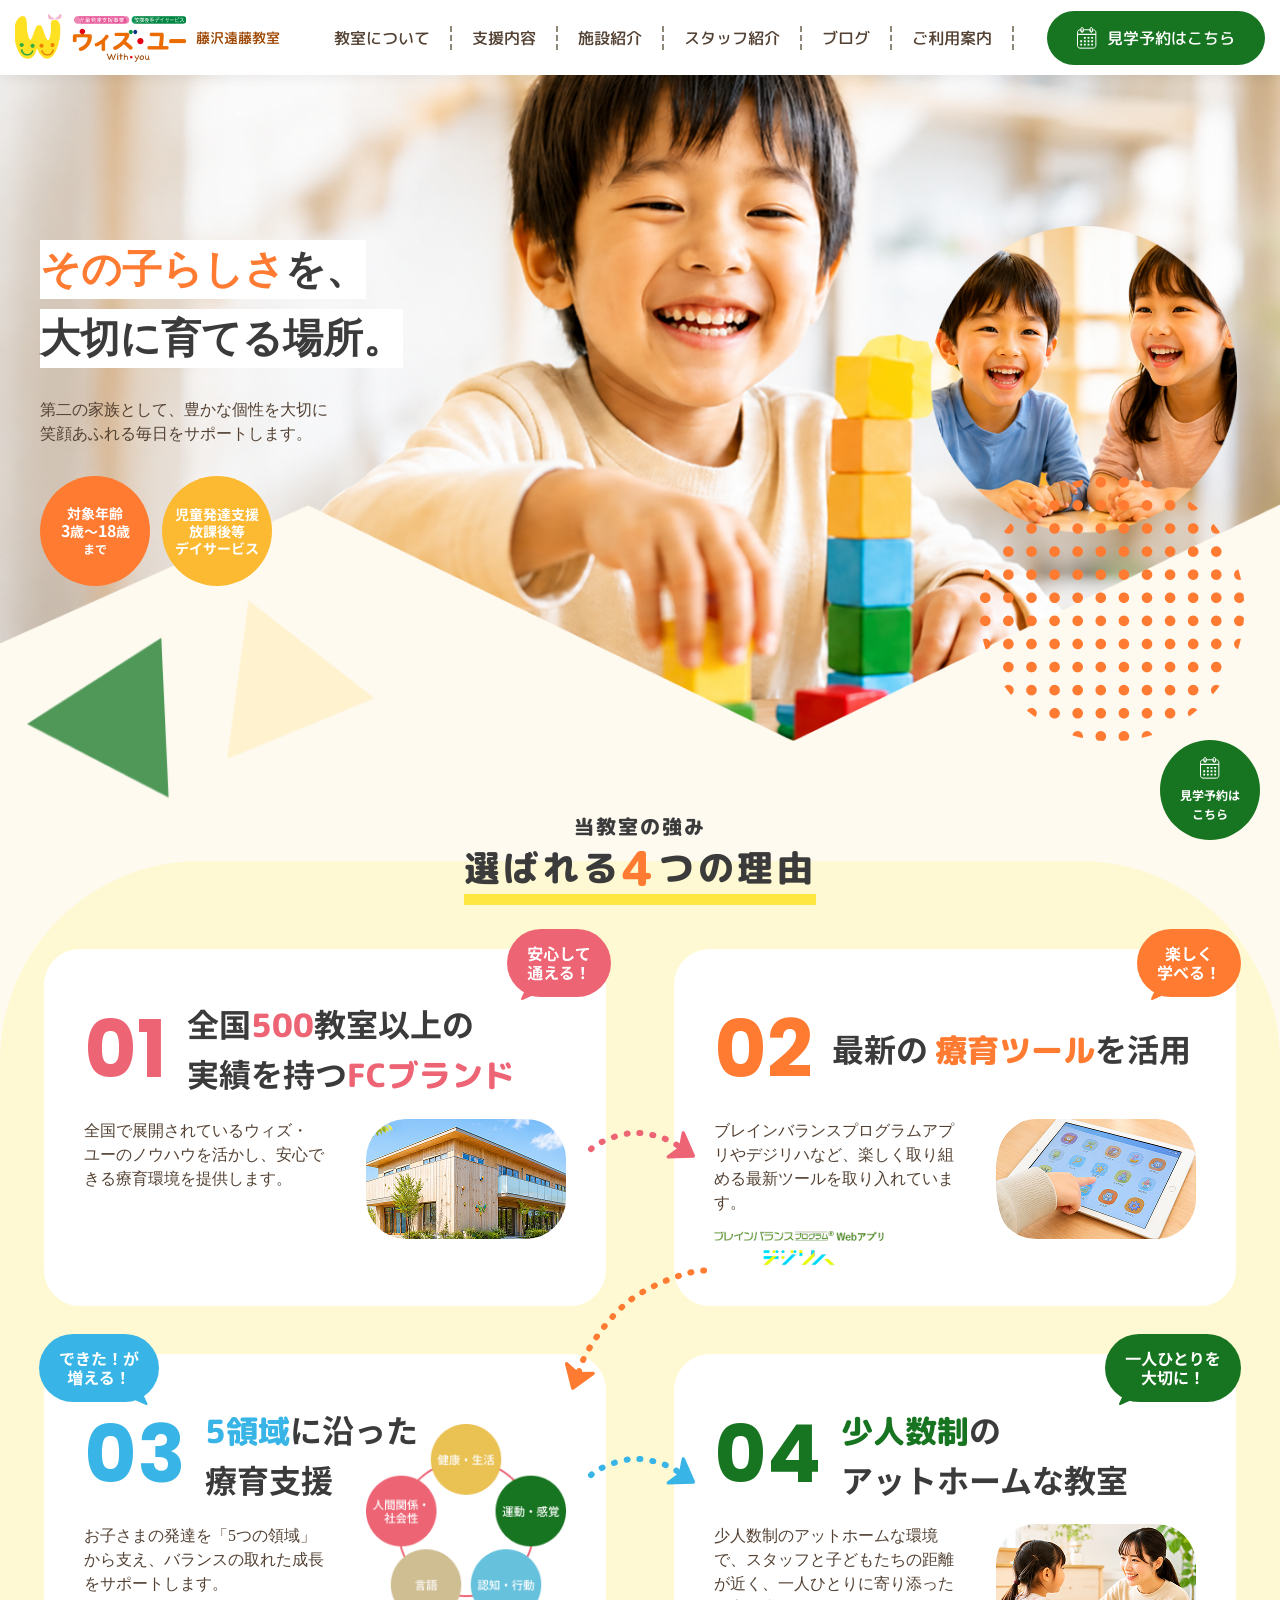
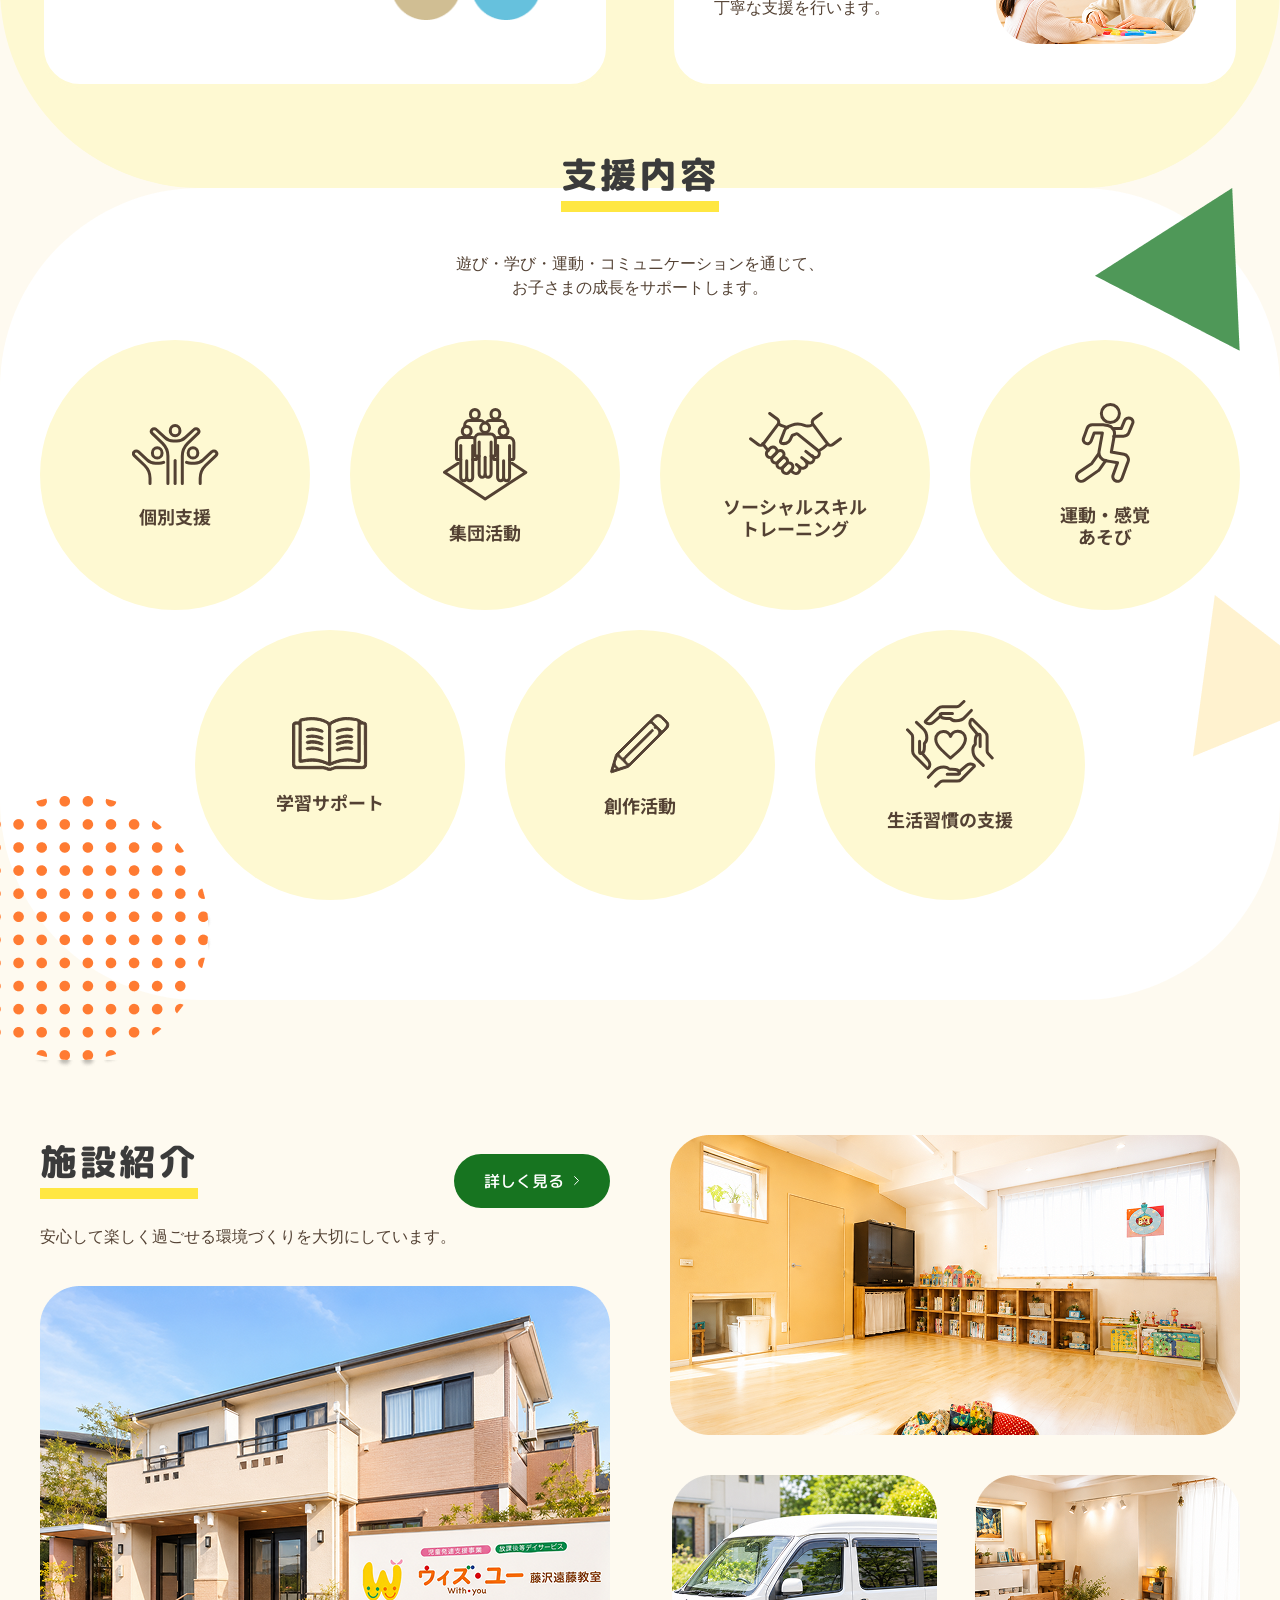
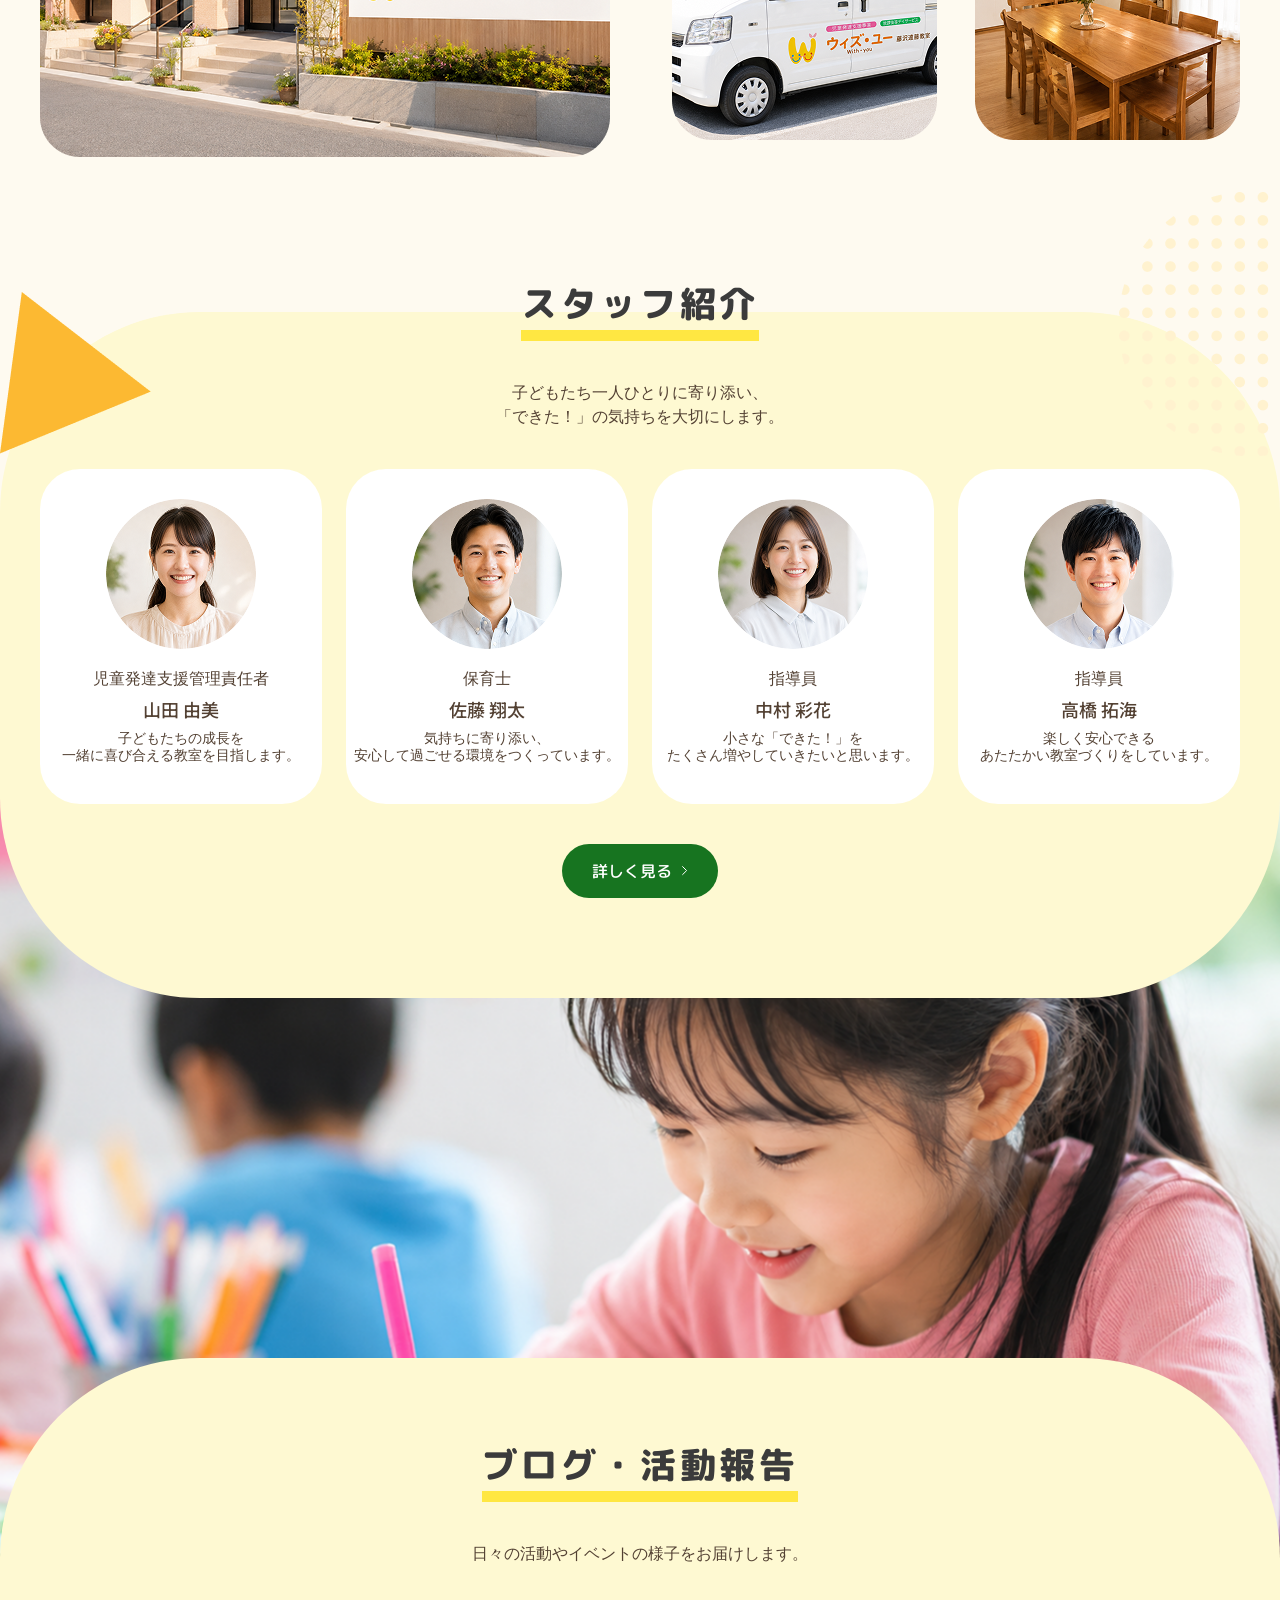
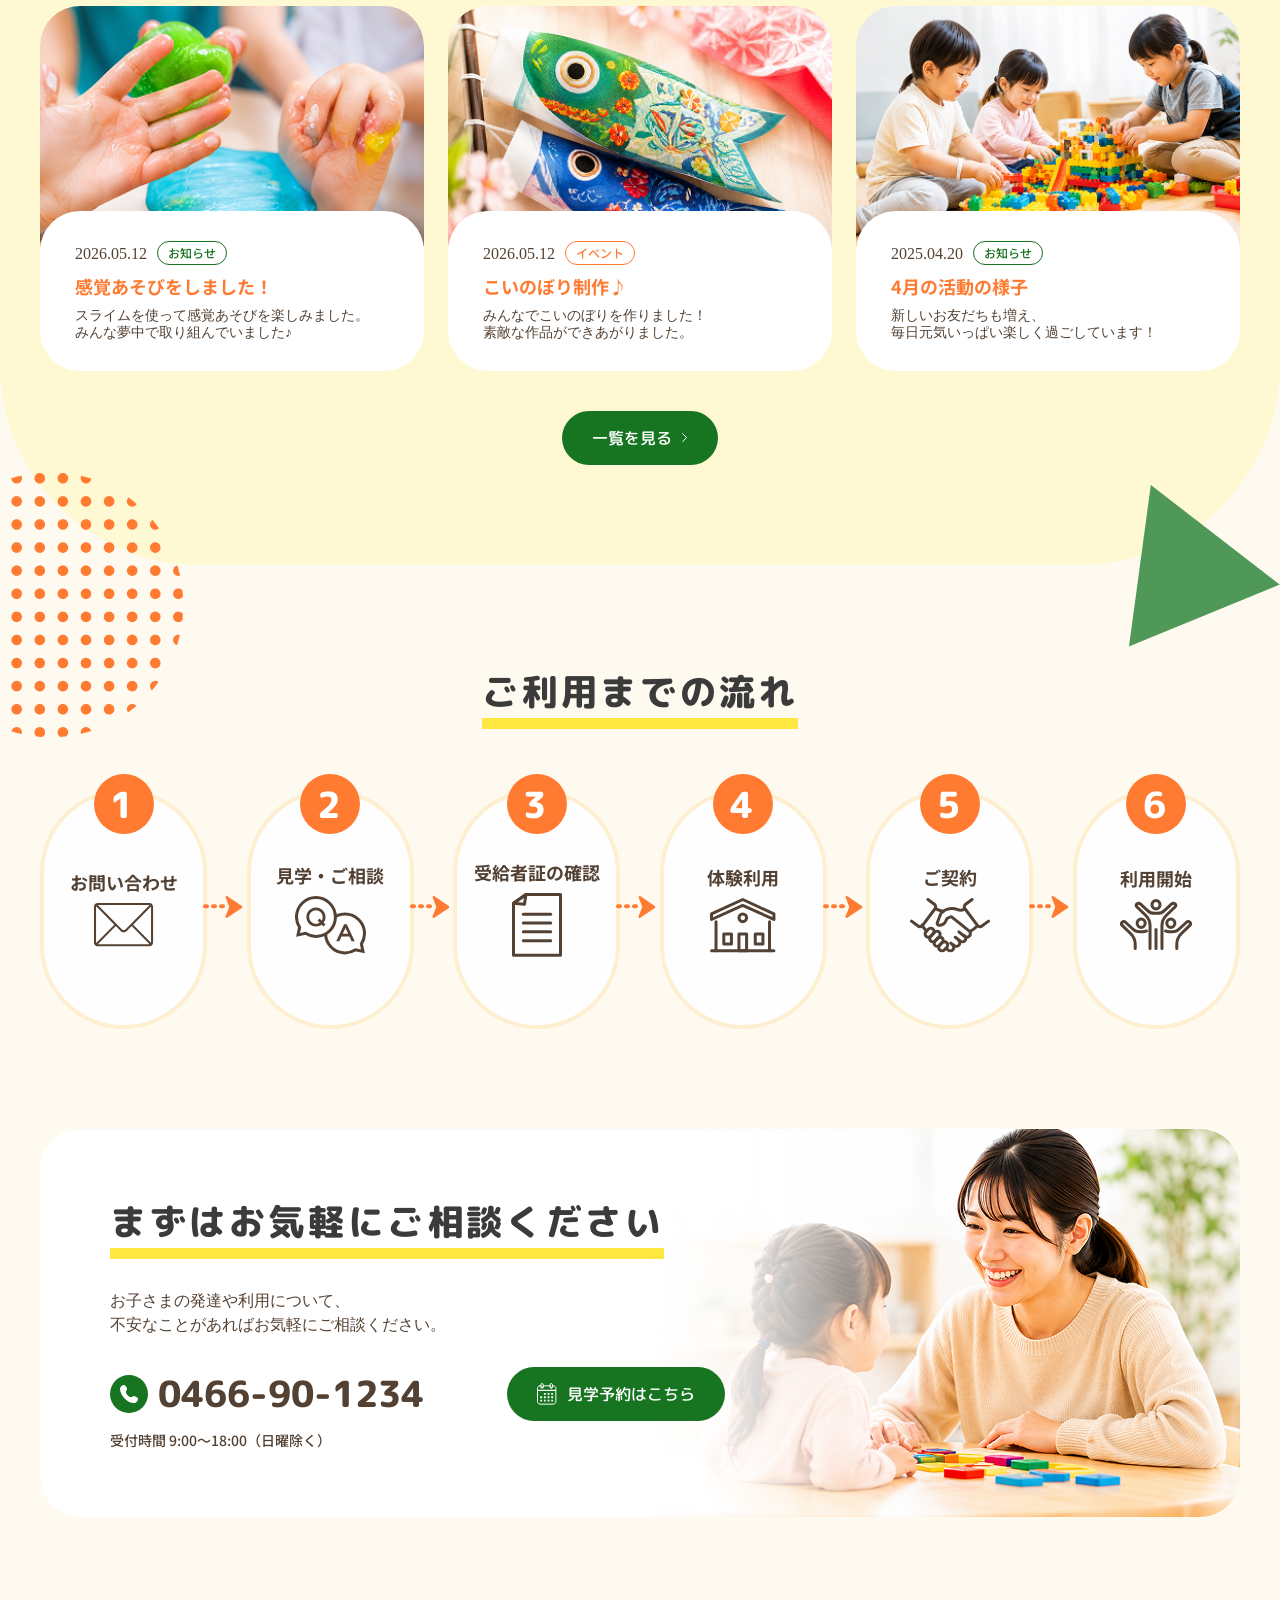
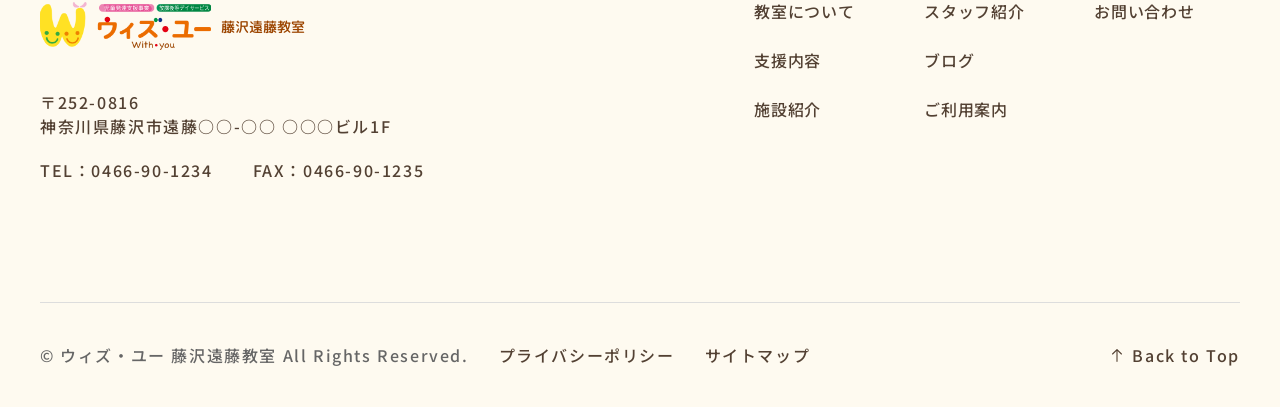
==== index.html @ 2ad9d3cb "color" ====
<!DOCTYPE html>
<html lang="en">

<head>
    <meta charset="UTF-8">
    <meta name="viewport" content="width=device-width, initial-scale=1.0">
    <meta name="theme-color" content="#4F9858">

    <!-- bootstrap 5-->
    <link href="https://cdn.jsdelivr.net/npm/bootstrap@5.3.3/dist/css/bootstrap.min.css" rel="stylesheet">

    <!-- aos animation -->
    <link href="assets/css/vendors/aos.css" rel="stylesheet">

    <!-- owl carousel -->
    <link href="assets/css/vendors/owl.carousel.min.css" rel="stylesheet">
    <link href="assets/css/vendors/owl.theme.default.min.css" rel="stylesheet">

    <!-- css -->
    <link href="assets/css/vendors/hover.css" rel="stylesheet">
    <link href="assets/css/style.css" rel="stylesheet">
    <link href="assets/css/responsive.css" rel="stylesheet">

    <link href="assets/images/fav.png" rel="icon" type="image/png">
    <title>藤沢遠藤教室 | 公式サイト</title>

</head>

<body>

    <div class="layout">
        <section class="header">
            <div class="lg-container">
                <div class="header-inner">
                    <div class="nav-brand">
                        <a href="index.html">
                            <img src="assets/images/logo.svg" class="logo" alt="">
                        </a>
                        <span>
                            藤沢遠藤教室
                        </span>
                    </div>
                    <div class="nav-bar">
                        <a href="classroom.html">教室について</a>
                        <a href="#">支援内容</a>
                        <a href="facilities.html">施設紹介</a>
                        <a href="#">スタッフ紹介</a>
                        <a href="blog.html">ブログ</a>
                        <a href="contact.html">ご利用案内</a>
                    </div>
                    <div class="nav-action">
                        <a href="contact.html" class="btn btn-primary">
                            <svg width="20" height="22" viewBox="0 0 20 22" fill="none"
                                xmlns="http://www.w3.org/2000/svg">
                                <path
                                    d="M18.85 5.29231V7.38091H0.5V5.29231C0.5 3.91237 1.6194 2.79297 3.00005 2.79297H3.94042V3.94013C3.94042 4.57297 4.45438 5.08694 5.08758 5.08694C5.72078 5.08694 6.23439 4.57297 6.23439 3.94013V2.79297H13.1156V3.94013C13.1156 4.57297 13.6295 5.08694 14.2624 5.08694C14.8952 5.08694 15.4096 4.57297 15.4096 3.94013V2.79297H16.3506C17.7316 2.79297 18.85 3.91237 18.85 5.29231Z"
                                    stroke="white" stroke-miterlimit="10" />
                                <path
                                    d="M6.23416 1.64693V3.94066C6.23416 4.57374 5.72044 5.08758 5.08736 5.08758C4.45427 5.08758 3.94043 4.57386 3.94043 3.94066V1.64693C3.94043 1.0129 4.45427 0.5 5.08736 0.5C5.72044 0.5 6.23416 1.0129 6.23416 1.64693Z"
                                    stroke="white" stroke-miterlimit="10" />
                                <path
                                    d="M15.4096 1.64693V3.94066C15.4096 4.57374 14.8958 5.08758 14.2626 5.08758C13.6294 5.08758 13.1157 4.57386 13.1157 3.94066V1.64693C13.1157 1.0129 13.6296 0.5 14.2626 0.5C14.8957 0.5 15.4096 1.0129 15.4096 1.64693Z"
                                    stroke="white" stroke-miterlimit="10" />
                                <path
                                    d="M18.85 7.38086V18.6439C18.85 20.0249 17.7316 21.1433 16.3506 21.1433H3.00005C1.6194 21.1433 0.5 20.0249 0.5 18.6439V7.38086H18.85Z"
                                    stroke="white" stroke-miterlimit="10" />
                                <path
                                    d="M8.75779 11.4894C8.75779 11.6274 8.64591 11.7394 8.50793 11.7394H7.17271C7.03473 11.7394 6.92285 11.6274 6.92285 11.4894V10.1542C6.92285 10.0161 7.03473 9.9043 7.17271 9.9043H8.50793C8.64591 9.9043 8.75779 10.0162 8.75779 10.1542V11.4894Z"
                                    fill="white" />
                                <path
                                    d="M12.4272 11.4894C12.4272 11.6274 12.3153 11.7394 12.1774 11.7394H10.8421C10.7042 11.7394 10.5923 11.6274 10.5923 11.4894V10.1542C10.5923 10.0161 10.7042 9.9043 10.8421 9.9043H12.1774C12.3153 9.9043 12.4272 10.0162 12.4272 10.1542V11.4894Z"
                                    fill="white" />
                                <path
                                    d="M16.0976 11.4894C16.0976 11.6274 15.9858 11.7394 15.8478 11.7394H14.5126C14.3746 11.7394 14.2627 11.6274 14.2627 11.4894V10.1542C14.2627 10.0161 14.3746 9.9043 14.5126 9.9043H15.8478C15.9856 9.9043 16.0976 10.0162 16.0976 10.1542V11.4894Z"
                                    fill="white" />
                                <path
                                    d="M3.5023 13.3457H4.83752C4.9755 13.3457 5.08738 13.4577 5.08738 13.5956V14.9308C5.08738 15.0686 4.97538 15.1806 4.83752 15.1806H3.5023C3.36432 15.1806 3.25244 15.0686 3.25244 14.9308V13.5956C3.25244 13.4577 3.36444 13.3457 3.5023 13.3457Z"
                                    fill="white" />
                                <path
                                    d="M7.17223 13.3457H8.50744C8.64542 13.3457 8.7573 13.4577 8.7573 13.5956V14.9308C8.7573 15.0686 8.6453 15.1806 8.50744 15.1806H7.17223C7.03424 15.1806 6.92236 15.0686 6.92236 14.9308V13.5956C6.92236 13.4577 7.03436 13.3457 7.17223 13.3457Z"
                                    fill="white" />
                                <path
                                    d="M14.5121 13.3457H15.8473C15.9851 13.3457 16.0971 13.4577 16.0971 13.5956V14.9308C16.0971 15.0686 15.9851 15.1806 15.8473 15.1806H14.5121C14.3742 15.1806 14.2622 15.0686 14.2622 14.9308V13.5956C14.2622 13.4577 14.3742 13.3457 14.5121 13.3457Z"
                                    fill="white" />
                                <path
                                    d="M5.08738 18.3704C5.08738 18.5085 4.9755 18.6202 4.83752 18.6202H3.5023C3.36432 18.6202 3.25244 18.5083 3.25244 18.3704V17.0351C3.25244 16.8972 3.36432 16.7852 3.5023 16.7852H4.83752C4.9755 16.7852 5.08738 16.8972 5.08738 17.0351V18.3704Z"
                                    fill="white" />
                                <path
                                    d="M8.75779 18.3704C8.75779 18.5085 8.64591 18.6202 8.50793 18.6202H7.17271C7.03473 18.6202 6.92285 18.5083 6.92285 18.3704V17.0351C6.92285 16.8972 7.03473 16.7852 7.17271 16.7852H8.50793C8.64591 16.7852 8.75779 16.8972 8.75779 17.0351V18.3704Z"
                                    fill="white" />
                                <path
                                    d="M12.4272 18.3704C12.4272 18.5085 12.3153 18.6202 12.1774 18.6202H10.8421C10.7042 18.6202 10.5923 18.5083 10.5923 18.3704V17.0351C10.5923 16.8972 10.7042 16.7852 10.8421 16.7852H12.1774C12.3153 16.7852 12.4272 16.8972 12.4272 17.0351V18.3704Z"
                                    fill="white" />
                                <path
                                    d="M16.0976 18.3704C16.0976 18.5085 15.9858 18.6202 15.8478 18.6202H14.5126C14.3746 18.6202 14.2627 18.5083 14.2627 18.3704V17.0351C14.2627 16.8972 14.3746 16.7852 14.5126 16.7852H15.8478C15.9856 16.7852 16.0976 16.8972 16.0976 17.0351V18.3704Z"
                                    fill="white" />
                                <path
                                    d="M12.4272 14.9288C12.4272 15.0668 12.3153 15.1788 12.1774 15.1788H10.8421C10.7042 15.1788 10.5923 15.0668 10.5923 14.9288V13.5936C10.5923 13.4555 10.7042 13.3438 10.8421 13.3438H12.1774C12.3153 13.3438 12.4272 13.4556 12.4272 13.5936V14.9288Z"
                                    fill="white" />
                            </svg>
                            見学予約はこちら
                        </a>
                    </div>
                </div>
            </div>
        </section>
        <section class="mobile-header">
            <div class="nav-brand">
                <a href="index.html">
                    <img src="assets/images/logo.svg" class="logo" alt="">
                </a>
                <span>
                    藤沢遠藤教室
                </span>
            </div>
            <div class="menu-btn" data-bs-toggle="offcanvas" data-bs-target="#mobileNav" aria-controls="mobileNav"
                style="cursor:pointer;">
                <svg width="50" height="50" viewBox="0 0 50 50" fill="none" xmlns="http://www.w3.org/2000/svg">
                    <rect width="50" height="50" rx="25" fill="#FCC202" />
                    <path
                        d="M8.31 19.24C8.17667 19.3133 8.03667 19.33 7.89 19.29C7.74333 19.2567 7.62333 19.1767 7.53 19.05C7.45 18.93 7.42333 18.8 7.45 18.66C7.48333 18.52 7.56333 18.4167 7.69 18.35C9.01667 17.59 10.1133 16.7 10.98 15.68C11.0133 15.6467 11.0067 15.61 10.96 15.57C10.0267 14.8233 9.27 14.24 8.69 13.82C8.57667 13.7333 8.51 13.62 8.49 13.48C8.47 13.34 8.50667 13.2167 8.6 13.11C8.69333 12.9967 8.81333 12.9333 8.96 12.92C9.11333 12.9 9.25 12.9333 9.37 13.02C10.0833 13.5267 10.8267 14.09 11.6 14.71C11.6467 14.7433 11.6867 14.74 11.72 14.7C12.28 13.8533 12.7333 12.9033 13.08 11.85C13.1267 11.7033 13.2167 11.5933 13.35 11.52C13.4833 11.44 13.6267 11.4167 13.78 11.45C13.9267 11.4833 14.0367 11.5633 14.11 11.69C14.19 11.8167 14.2067 11.95 14.16 12.09C13.78 13.3367 13.26 14.4467 12.6 15.42C12.5667 15.4667 12.57 15.5067 12.61 15.54C13.47 16.2667 14.2033 16.91 14.81 17.47C14.9167 17.57 14.97 17.6933 14.97 17.84C14.9767 17.9867 14.9267 18.1133 14.82 18.22C14.7133 18.3267 14.5833 18.3833 14.43 18.39C14.2833 18.39 14.1567 18.34 14.05 18.24C13.3767 17.6133 12.6833 17 11.97 16.4C11.9167 16.36 11.8733 16.36 11.84 16.4C10.9067 17.4933 9.73 18.44 8.31 19.24ZM16.96 11.95H22.54C22.68 11.95 22.8 12 22.9 12.1C23 12.2 23.05 12.32 23.05 12.46C23.05 12.6 23 12.7233 22.9 12.83C22.8 12.93 22.68 12.98 22.54 12.98H16.96C16.82 12.98 16.7 12.93 16.6 12.83C16.5 12.7233 16.45 12.6 16.45 12.46C16.45 12.32 16.5 12.2 16.6 12.1C16.7 12 16.82 11.95 16.96 11.95ZM16.26 18.85C16.12 18.85 16 18.8 15.9 18.7C15.8 18.6 15.75 18.48 15.75 18.34C15.75 18.2 15.8 18.08 15.9 17.98C16 17.8733 16.12 17.82 16.26 17.82H23.24C23.38 17.82 23.5 17.8733 23.6 17.98C23.7 18.08 23.75 18.2 23.75 18.34C23.75 18.48 23.7 18.6 23.6 18.7C23.5 18.8 23.38 18.85 23.24 18.85H16.26ZM25.32 19C25.1933 19 25.0867 18.96 25 18.88C24.9133 18.7933 24.87 18.6867 24.87 18.56C24.87 18.4333 24.9133 18.3267 25 18.24C25.0867 18.1533 25.1933 18.11 25.32 18.11H28.88C28.94 18.11 28.97 18.0833 28.97 18.03L29.23 14.37C29.23 14.3167 29.2033 14.29 29.15 14.29H26.15C26.0233 14.29 25.9167 14.2467 25.83 14.16C25.7433 14.0733 25.7 13.9667 25.7 13.84C25.7 13.7133 25.7433 13.61 25.83 13.53C25.9167 13.4433 26.0233 13.4 26.15 13.4H29.81C29.9633 13.4 30.09 13.4567 30.19 13.57C30.2967 13.6767 30.3467 13.8067 30.34 13.96L30.08 18.03C30.08 18.0833 30.1067 18.11 30.16 18.11H31.18C31.3067 18.11 31.4133 18.1533 31.5 18.24C31.5867 18.3267 31.63 18.4333 31.63 18.56C31.63 18.6867 31.5867 18.7933 31.5 18.88C31.4133 18.96 31.3067 19 31.18 19H25.32ZM33.17 15.92C33.0233 15.92 32.9 15.87 32.8 15.77C32.7 15.67 32.65 15.5467 32.65 15.4C32.65 15.2533 32.7 15.13 32.8 15.03C32.9 14.93 33.0233 14.88 33.17 14.88H40.33C40.4767 14.88 40.6 14.93 40.7 15.03C40.8 15.13 40.85 15.2533 40.85 15.4C40.85 15.5467 40.8 15.67 40.7 15.77C40.6 15.87 40.4767 15.92 40.33 15.92H33.17Z"
                        fill="white" />
                    <line x1="11.5" y1="24" x2="36.5" y2="24" stroke="white" stroke-width="2" />
                    <line x1="11.5" y1="30" x2="36.5" y2="30" stroke="white" stroke-width="2" />
                    <line x1="11.5" y1="36" x2="36.5" y2="36" stroke="white" stroke-width="2" />
                </svg>
            </div>
        </section>

        <!-- Mobile Offcanvas Nav -->
        <div class="offcanvas offcanvas-end mobile-offcanvas" tabindex="-1" id="mobileNav"
            aria-labelledby="mobileNavLabel">
            <div class="offcanvas-header">
                <div class="nav-brand">
                    <a href="index.html">
                        <img src="assets/images/logo.svg" class="logo" alt="">
                    </a>
                </div>
                <button type="button" class="offcanvas-close-btn" data-bs-dismiss="offcanvas" aria-label="Close">
                    <svg width="44" height="44" viewBox="0 0 44 44" fill="none" xmlns="http://www.w3.org/2000/svg">
                        <rect width="44" height="44" rx="22" fill="#FF7B32" />
                        <line x1="14" y1="14" x2="30" y2="30" stroke="white" stroke-width="2.5"
                            stroke-linecap="round" />
                        <line x1="30" y1="14" x2="14" y2="30" stroke="white" stroke-width="2.5"
                            stroke-linecap="round" />
                    </svg>
                </button>
            </div>
            <div class="offcanvas-body">
                <nav class="mobile-nav-links">
                    <a href="classroom.html">教室について</a>
                    <a href="#">支援内容</a>
                    <a href="facilities.html">施設紹介</a>
                    <a href="#">スタッフ紹介</a>
                    <a href="blog.html">ブログ</a>
                    <a href="contact.html">ご利用案内</a>
                </nav>
                <div class="mobile-nav-action">
                    <a href="contact.html" class="btn btn-primary w-100">
                         <svg width="20" height="22" viewBox="0 0 20 22" fill="none"
                                xmlns="http://www.w3.org/2000/svg">
                                <path
                                    d="M18.85 5.29231V7.38091H0.5V5.29231C0.5 3.91237 1.6194 2.79297 3.00005 2.79297H3.94042V3.94013C3.94042 4.57297 4.45438 5.08694 5.08758 5.08694C5.72078 5.08694 6.23439 4.57297 6.23439 3.94013V2.79297H13.1156V3.94013C13.1156 4.57297 13.6295 5.08694 14.2624 5.08694C14.8952 5.08694 15.4096 4.57297 15.4096 3.94013V2.79297H16.3506C17.7316 2.79297 18.85 3.91237 18.85 5.29231Z"
                                    stroke="white" stroke-miterlimit="10" />
                                <path
                                    d="M6.23416 1.64693V3.94066C6.23416 4.57374 5.72044 5.08758 5.08736 5.08758C4.45427 5.08758 3.94043 4.57386 3.94043 3.94066V1.64693C3.94043 1.0129 4.45427 0.5 5.08736 0.5C5.72044 0.5 6.23416 1.0129 6.23416 1.64693Z"
                                    stroke="white" stroke-miterlimit="10" />
                                <path
                                    d="M15.4096 1.64693V3.94066C15.4096 4.57374 14.8958 5.08758 14.2626 5.08758C13.6294 5.08758 13.1157 4.57386 13.1157 3.94066V1.64693C13.1157 1.0129 13.6296 0.5 14.2626 0.5C14.8957 0.5 15.4096 1.0129 15.4096 1.64693Z"
                                    stroke="white" stroke-miterlimit="10" />
                                <path
                                    d="M18.85 7.38086V18.6439C18.85 20.0249 17.7316 21.1433 16.3506 21.1433H3.00005C1.6194 21.1433 0.5 20.0249 0.5 18.6439V7.38086H18.85Z"
                                    stroke="white" stroke-miterlimit="10" />
                                <path
                                    d="M8.75779 11.4894C8.75779 11.6274 8.64591 11.7394 8.50793 11.7394H7.17271C7.03473 11.7394 6.92285 11.6274 6.92285 11.4894V10.1542C6.92285 10.0161 7.03473 9.9043 7.17271 9.9043H8.50793C8.64591 9.9043 8.75779 10.0162 8.75779 10.1542V11.4894Z"
                                    fill="white" />
                                <path
                                    d="M12.4272 11.4894C12.4272 11.6274 12.3153 11.7394 12.1774 11.7394H10.8421C10.7042 11.7394 10.5923 11.6274 10.5923 11.4894V10.1542C10.5923 10.0161 10.7042 9.9043 10.8421 9.9043H12.1774C12.3153 9.9043 12.4272 10.0162 12.4272 10.1542V11.4894Z"
                                    fill="white" />
                                <path
                                    d="M16.0976 11.4894C16.0976 11.6274 15.9858 11.7394 15.8478 11.7394H14.5126C14.3746 11.7394 14.2627 11.6274 14.2627 11.4894V10.1542C14.2627 10.0161 14.3746 9.9043 14.5126 9.9043H15.8478C15.9856 9.9043 16.0976 10.0162 16.0976 10.1542V11.4894Z"
                                    fill="white" />
                                <path
                                    d="M3.5023 13.3457H4.83752C4.9755 13.3457 5.08738 13.4577 5.08738 13.5956V14.9308C5.08738 15.0686 4.97538 15.1806 4.83752 15.1806H3.5023C3.36432 15.1806 3.25244 15.0686 3.25244 14.9308V13.5956C3.25244 13.4577 3.36444 13.3457 3.5023 13.3457Z"
                                    fill="white" />
                                <path
                                    d="M7.17223 13.3457H8.50744C8.64542 13.3457 8.7573 13.4577 8.7573 13.5956V14.9308C8.7573 15.0686 8.6453 15.1806 8.50744 15.1806H7.17223C7.03424 15.1806 6.92236 15.0686 6.92236 14.9308V13.5956C6.92236 13.4577 7.03436 13.3457 7.17223 13.3457Z"
                                    fill="white" />
                                <path
                                    d="M14.5121 13.3457H15.8473C15.9851 13.3457 16.0971 13.4577 16.0971 13.5956V14.9308C16.0971 15.0686 15.9851 15.1806 15.8473 15.1806H14.5121C14.3742 15.1806 14.2622 15.0686 14.2622 14.9308V13.5956C14.2622 13.4577 14.3742 13.3457 14.5121 13.3457Z"
                                    fill="white" />
                                <path
                                    d="M5.08738 18.3704C5.08738 18.5085 4.9755 18.6202 4.83752 18.6202H3.5023C3.36432 18.6202 3.25244 18.5083 3.25244 18.3704V17.0351C3.25244 16.8972 3.36432 16.7852 3.5023 16.7852H4.83752C4.9755 16.7852 5.08738 16.8972 5.08738 17.0351V18.3704Z"
                                    fill="white" />
                                <path
                                    d="M8.75779 18.3704C8.75779 18.5085 8.64591 18.6202 8.50793 18.6202H7.17271C7.03473 18.6202 6.92285 18.5083 6.92285 18.3704V17.0351C6.92285 16.8972 7.03473 16.7852 7.17271 16.7852H8.50793C8.64591 16.7852 8.75779 16.8972 8.75779 17.0351V18.3704Z"
                                    fill="white" />
                                <path
                                    d="M12.4272 18.3704C12.4272 18.5085 12.3153 18.6202 12.1774 18.6202H10.8421C10.7042 18.6202 10.5923 18.5083 10.5923 18.3704V17.0351C10.5923 16.8972 10.7042 16.7852 10.8421 16.7852H12.1774C12.3153 16.7852 12.4272 16.8972 12.4272 17.0351V18.3704Z"
                                    fill="white" />
                                <path
                                    d="M16.0976 18.3704C16.0976 18.5085 15.9858 18.6202 15.8478 18.6202H14.5126C14.3746 18.6202 14.2627 18.5083 14.2627 18.3704V17.0351C14.2627 16.8972 14.3746 16.7852 14.5126 16.7852H15.8478C15.9856 16.7852 16.0976 16.8972 16.0976 17.0351V18.3704Z"
                                    fill="white" />
                                <path
                                    d="M12.4272 14.9288C12.4272 15.0668 12.3153 15.1788 12.1774 15.1788H10.8421C10.7042 15.1788 10.5923 15.0668 10.5923 14.9288V13.5936C10.5923 13.4555 10.7042 13.3438 10.8421 13.3438H12.1774C12.3153 13.3438 12.4272 13.4556 12.4272 13.5936V14.9288Z"
                                    fill="white" />
                            </svg>
                        見学予約はこちら
                    </a>
                </div>
            </div>
        </div>

        <section class="hero-section">
            <img src="assets/images/hero-section.png" class="hero-bg d-none-xs" alt="">
            <img src="assets/images/hero-bg-sm.png" class="hero-bg-sm d-show-xs" alt="">
            <img src="assets/images/hero-bottom-left.png" class="hero-bottom-left" alt="">
            <img src="assets/images/hero-bottom-right.png" class="hero-bottom-right" alt="">
            <div class="hero-content">
                <div class="md-container">
                    <div class="inner-content">
                        <h2 data-aos="fade-up">
                            <span>その子らしさ</span>を、
                        </h2>
                        <h2 data-aos="fade-up" data-aos-delay="100">
                            大切に育てる場所。
                        </h2>
                        <p data-aos="fade-up" data-aos-delay="200">
                            第二の家族として、豊かな個性を大切に
                            <br>
                            笑顔あふれる毎日をサポートします。
                        </p>
                        <div class="circles-row" data-aos="fade-up" data-aos-delay="300">
                            <div class="circle" style="background: #FF7B32;">
                                <h4>
                                    対象年齢
                                    <br>
                                    <span>3</span>歳〜<span>18</span>歳
                                    <br>
                                    <small>まで</small>
                                </h4>
                            </div>
                            <div class="circle" style="background: #FCB932;">
                                <h4>
                                    児童発達支援
                                    <br>
                                    放課後等
                                    <br>
                                    デイサービス
                                </h4>
                            </div>
                        </div>
                    </div>
                </div>
            </div>
        </section>
        <section class="strengths-section">
            <div class="md-container">
                <div class="center-heading" data-aos="fade-up">
                    <div class="heading">
                        <h6>
                            当教室の強み
                        </h6>
                        <h3>
                            選ばれる<span>4</span>つの理由
                        </h3>
                    </div>
                </div>
                <div class="strengths-row" data-aos="fade-up">
                    <div class="strengths-card">
                        <svg width="104" height="71" class="top-right" viewBox="0 0 104 71" fill="none"
                            xmlns="http://www.w3.org/2000/svg">
                            <rect width="104" height="68" rx="34" fill="#ED6474" />
                            <path
                                d="M27.1702 17.384H29.2182V20.312H27.1702V17.384ZM21.4422 18.84H35.1222V22.632H33.0582V20.616H23.3942V22.632H21.4422V18.84ZM26.5942 21L28.6262 21.416C28.3169 22.0667 27.9862 22.744 27.6342 23.448C27.2929 24.1413 26.9462 24.8347 26.5942 25.528C26.2422 26.2213 25.8955 26.8827 25.5542 27.512C25.2235 28.1307 24.9142 28.6907 24.6262 29.192L22.5942 28.648C22.9035 28.1573 23.2289 27.6027 23.5702 26.984C23.9222 26.3547 24.2742 25.6987 24.6262 25.016C24.9889 24.3227 25.3355 23.6347 25.6662 22.952C26.0075 22.2587 26.3169 21.608 26.5942 21ZM30.6422 24.664L32.8022 24.936C32.4609 26.1733 31.9862 27.224 31.3782 28.088C30.7809 28.9413 30.0555 29.656 29.2022 30.232C28.3595 30.808 27.3835 31.2667 26.2742 31.608C25.1649 31.96 23.9222 32.2373 22.5462 32.44C22.4929 32.28 22.4022 32.088 22.2742 31.864C22.1462 31.6507 22.0075 31.4373 21.8582 31.224C21.7195 31.0107 21.5862 30.8347 21.4582 30.696C23.2075 30.5253 24.7115 30.2267 25.9702 29.8C27.2395 29.3733 28.2635 28.7493 29.0422 27.928C29.8209 27.1067 30.3542 26.0187 30.6422 24.664ZM21.1062 23.368H35.3942V25.176H21.1062V23.368ZM23.7942 28.312L25.1862 26.968C25.9649 27.1813 26.7915 27.4373 27.6662 27.736C28.5515 28.0347 29.4262 28.36 30.2902 28.712C31.1649 29.0533 31.9862 29.4053 32.7542 29.768C33.5329 30.1307 34.1995 30.488 34.7542 30.84L33.2182 32.408C32.7169 32.0667 32.0982 31.704 31.3622 31.32C30.6262 30.9467 29.8262 30.5787 28.9622 30.216C28.0982 29.8427 27.2235 29.4907 26.3382 29.16C25.4529 28.8293 24.6049 28.5467 23.7942 28.312ZM41.0102 21.992H43.0102V29.624C43.0102 30.0187 43.0582 30.2693 43.1542 30.376C43.2609 30.472 43.5062 30.52 43.8902 30.52C43.9649 30.52 44.1035 30.52 44.3062 30.52C44.5089 30.52 44.7275 30.52 44.9622 30.52C45.1969 30.52 45.4155 30.52 45.6182 30.52C45.8209 30.52 45.9755 30.52 46.0822 30.52C46.3382 30.52 46.5302 30.4453 46.6582 30.296C46.7969 30.136 46.8982 29.8373 46.9622 29.4C47.0262 28.9627 47.0742 28.328 47.1062 27.496C47.3302 27.6667 47.6182 27.832 47.9702 27.992C48.3222 28.1413 48.6315 28.2533 48.8982 28.328C48.8342 29.32 48.7169 30.1093 48.5462 30.696C48.3755 31.272 48.1089 31.6773 47.7462 31.912C47.3835 32.1573 46.8769 32.28 46.2262 32.28C46.1409 32.28 46.0075 32.28 45.8262 32.28C45.6555 32.28 45.4582 32.28 45.2342 32.28C45.0209 32.28 44.8075 32.28 44.5942 32.28C44.3809 32.28 44.1835 32.28 44.0022 32.28C43.8315 32.28 43.7089 32.28 43.6342 32.28C42.9515 32.28 42.4182 32.1947 42.0342 32.024C41.6609 31.864 41.3942 31.592 41.2342 31.208C41.0849 30.824 41.0102 30.296 41.0102 29.624V21.992ZM41.0582 18.952L42.3062 17.464C42.9462 17.688 43.5969 17.96 44.2582 18.28C44.9195 18.6 45.5489 18.9307 46.1462 19.272C46.7435 19.6133 47.2555 19.944 47.6822 20.264L46.4182 21.944C46.0022 21.6027 45.4955 21.2507 44.8982 20.888C44.3115 20.5147 43.6822 20.1573 43.0102 19.816C42.3489 19.4747 41.6982 19.1867 41.0582 18.952ZM38.1302 23.128L40.0022 23.512C39.9275 24.248 39.8262 25 39.6982 25.768C39.5702 26.536 39.3942 27.2667 39.1702 27.96C38.9462 28.6427 38.6529 29.2453 38.2902 29.768L36.4982 28.728C36.8182 28.2693 37.0849 27.7413 37.2982 27.144C37.5115 26.5467 37.6875 25.9067 37.8262 25.224C37.9649 24.5413 38.0662 23.8427 38.1302 23.128ZM47.3302 23.368L49.0902 22.504C49.5489 23.0907 49.9755 23.7253 50.3702 24.408C50.7649 25.0907 51.1009 25.768 51.3782 26.44C51.6662 27.112 51.8742 27.7253 52.0022 28.28L50.0662 29.24C49.9595 28.696 49.7729 28.0827 49.5062 27.4C49.2395 26.7067 48.9195 26.008 48.5462 25.304C48.1729 24.6 47.7675 23.9547 47.3302 23.368ZM58.1782 18.312C58.1355 18.6427 58.0929 19 58.0502 19.384C58.0182 19.768 57.9915 20.12 57.9702 20.44C57.9595 20.8773 57.9382 21.4107 57.9062 22.04C57.8849 22.6587 57.8635 23.3093 57.8422 23.992C57.8315 24.6747 57.8155 25.3467 57.7942 26.008C57.7835 26.6693 57.7782 27.2453 57.7782 27.736C57.7782 28.2693 57.8742 28.696 58.0662 29.016C58.2689 29.3253 58.5355 29.5493 58.8662 29.688C59.1969 29.816 59.5702 29.88 59.9862 29.88C60.6475 29.88 61.2502 29.7947 61.7942 29.624C62.3382 29.4427 62.8342 29.2027 63.2822 28.904C63.7302 28.6053 64.1302 28.2587 64.4822 27.864C64.8449 27.4693 65.1702 27.0533 65.4582 26.616L66.9142 28.376C66.6582 28.76 66.3222 29.1653 65.9062 29.592C65.4902 30.0187 64.9942 30.4187 64.4182 30.792C63.8529 31.1653 63.1969 31.4693 62.4502 31.704C61.7035 31.9387 60.8769 32.056 59.9702 32.056C59.0955 32.056 58.3329 31.9173 57.6822 31.64C57.0422 31.3733 56.5409 30.9573 56.1782 30.392C55.8262 29.816 55.6502 29.0747 55.6502 28.168C55.6502 27.7307 55.6555 27.2347 55.6662 26.68C55.6769 26.1147 55.6929 25.528 55.7142 24.92C55.7355 24.312 55.7515 23.72 55.7622 23.144C55.7729 22.5573 55.7835 22.0293 55.7942 21.56C55.8049 21.0907 55.8102 20.7173 55.8102 20.44C55.8102 20.056 55.7942 19.6827 55.7622 19.32C55.7302 18.9467 55.6769 18.6 55.6022 18.28L58.1782 18.312ZM68.8938 19.992C69.2138 19.9813 69.5178 19.9707 69.8058 19.96C70.0938 19.9387 70.3178 19.9227 70.4778 19.912C70.8085 19.88 71.2138 19.8427 71.6938 19.8C72.1738 19.7573 72.7125 19.7093 73.3098 19.656C73.9178 19.6027 74.5631 19.5493 75.2458 19.496C75.9285 19.432 76.6378 19.368 77.3738 19.304C77.9285 19.2613 78.4831 19.224 79.0378 19.192C79.5925 19.1493 80.1151 19.1173 80.6058 19.096C81.1071 19.064 81.5391 19.0427 81.9018 19.032L81.9178 21.08C81.6298 21.08 81.2991 21.0853 80.9258 21.096C80.5525 21.1067 80.1791 21.128 79.8058 21.16C79.4431 21.1813 79.1178 21.224 78.8298 21.288C78.3498 21.416 77.9018 21.6347 77.4858 21.944C77.0805 22.2427 76.7231 22.6 76.4138 23.016C76.1045 23.432 75.8645 23.88 75.6938 24.36C75.5338 24.8293 75.4538 25.304 75.4538 25.784C75.4538 26.3067 75.5445 26.7707 75.7258 27.176C75.9071 27.5707 76.1578 27.912 76.4778 28.2C76.8085 28.4773 77.1925 28.712 77.6298 28.904C78.0671 29.0853 78.5365 29.224 79.0378 29.32C79.5498 29.416 80.0778 29.48 80.6218 29.512L79.8698 31.704C79.1978 31.6613 78.5418 31.5547 77.9018 31.384C77.2725 31.2133 76.6805 30.9787 76.1258 30.68C75.5818 30.3813 75.1018 30.0187 74.6858 29.592C74.2698 29.1547 73.9445 28.6587 73.7098 28.104C73.4751 27.5387 73.3578 26.9093 73.3578 26.216C73.3578 25.4373 73.4805 24.728 73.7258 24.088C73.9711 23.448 74.2751 22.888 74.6378 22.408C75.0005 21.9173 75.3631 21.5387 75.7258 21.272C75.4271 21.304 75.0645 21.3467 74.6378 21.4C74.2218 21.4427 73.7685 21.496 73.2778 21.56C72.7978 21.6133 72.3071 21.672 71.8058 21.736C71.3045 21.8 70.8191 21.8747 70.3498 21.96C69.8911 22.0347 69.4751 22.1093 69.1018 22.184L68.8938 19.992ZM24.6422 42.64V48.544H22.8022V44.416H20.7542V42.64H24.6422ZM24.6422 47.776C24.9622 48.32 25.3995 48.7147 25.9542 48.96C26.5195 49.2053 27.2075 49.344 28.0182 49.376C28.4982 49.3973 29.0742 49.4133 29.7462 49.424C30.4182 49.424 31.1222 49.4187 31.8582 49.408C32.6049 49.3973 33.3355 49.3813 34.0502 49.36C34.7649 49.328 35.3995 49.2853 35.9542 49.232C35.8795 49.3707 35.7995 49.5573 35.7142 49.792C35.6395 50.016 35.5702 50.2453 35.5062 50.48C35.4422 50.7147 35.3889 50.9227 35.3462 51.104C34.8555 51.136 34.2902 51.1573 33.6502 51.168C33.0102 51.1787 32.3489 51.184 31.6662 51.184C30.9835 51.1947 30.3222 51.1947 29.6822 51.184C29.0529 51.184 28.4929 51.1733 28.0022 51.152C27.0422 51.1093 26.2262 50.9547 25.5542 50.688C24.8929 50.4213 24.3222 49.9787 23.8422 49.36C23.4689 49.68 23.0849 49.9947 22.6902 50.304C22.3062 50.624 21.8902 50.9547 21.4422 51.296L20.5462 49.376C20.9302 49.1627 21.3355 48.9173 21.7622 48.64C22.1889 48.3627 22.5942 48.0747 22.9782 47.776H24.6422ZM20.9942 37.968L22.3062 36.736C22.6475 36.96 22.9942 37.2213 23.3462 37.52C23.7089 37.808 24.0502 38.1013 24.3702 38.4C24.6902 38.688 24.9409 38.96 25.1222 39.216L23.6822 40.592C23.5222 40.336 23.2929 40.0533 22.9942 39.744C22.6955 39.4347 22.3702 39.1253 22.0182 38.816C21.6662 38.496 21.3249 38.2133 20.9942 37.968ZM27.4582 39.52L28.6902 38.496C29.1595 38.656 29.6769 38.8533 30.2422 39.088C30.8075 39.312 31.3515 39.5467 31.8742 39.792C32.4075 40.0373 32.8502 40.2613 33.2022 40.464L31.8902 41.616C31.5702 41.4027 31.1542 41.1733 30.6422 40.928C30.1409 40.6827 29.6075 40.4373 29.0422 40.192C28.4769 39.936 27.9489 39.712 27.4582 39.52ZM26.0182 40.416H34.1622V41.808H27.8102V48.704H26.0182V40.416ZM33.2662 40.416H35.0902V47.056C35.0902 47.4507 35.0422 47.76 34.9462 47.984C34.8609 48.1973 34.6902 48.368 34.4342 48.496C34.1889 48.624 33.8849 48.704 33.5222 48.736C33.1702 48.7573 32.7542 48.768 32.2742 48.768C32.2315 48.5333 32.1622 48.2773 32.0662 48C31.9809 47.712 31.8902 47.4613 31.7942 47.248C32.0395 47.2587 32.2849 47.264 32.5302 47.264C32.7755 47.264 32.9409 47.264 33.0262 47.264C33.1115 47.264 33.1702 47.248 33.2022 47.216C33.2449 47.1733 33.2662 47.1093 33.2662 47.024V40.416ZM26.1622 36.944H33.7782V38.4H26.1622V36.944ZM27.0102 42.672H33.8902V44.016H27.0102V42.672ZM27.0102 44.912H33.8902V46.304H27.0102V44.912ZM29.6502 41.072H31.3622V48.64H29.6502V41.072ZM33.0902 36.944H33.5382L33.9062 36.848L35.0422 37.76C34.6689 38.112 34.2475 38.4693 33.7782 38.832C33.3195 39.1947 32.8395 39.536 32.3382 39.856C31.8369 40.1653 31.3409 40.4373 30.8502 40.672C30.7435 40.512 30.5889 40.3253 30.3862 40.112C30.1942 39.8987 30.0342 39.728 29.9062 39.6C30.3115 39.408 30.7169 39.1787 31.1222 38.912C31.5382 38.6347 31.9169 38.352 32.2582 38.064C32.6102 37.776 32.8875 37.5147 33.0902 37.28V36.944ZM41.2342 37.024C41.6822 37.1093 42.1942 37.1947 42.7702 37.28C43.3462 37.3547 43.9382 37.4293 44.5462 37.504C45.1649 37.5787 45.7515 37.6427 46.3062 37.696C46.8715 37.7387 47.3569 37.776 47.7622 37.808L47.5062 39.68C47.0902 39.648 46.5995 39.6053 46.0342 39.552C45.4795 39.488 44.8982 39.4187 44.2902 39.344C43.6929 39.2693 43.1009 39.1947 42.5142 39.12C41.9275 39.0453 41.3995 38.9653 40.9302 38.88L41.2342 37.024ZM48.3222 42.112C48.1089 42.2613 47.9169 42.4053 47.7462 42.544C47.5755 42.672 47.4209 42.8 47.2822 42.928C47.0902 43.0773 46.8662 43.2693 46.6102 43.504C46.3649 43.7387 46.1089 43.9787 45.8422 44.224C45.5755 44.4587 45.3355 44.6773 45.1222 44.88C44.9195 45.0827 44.7702 45.2373 44.6742 45.344C44.7382 45.3333 44.8342 45.3387 44.9622 45.36C45.0902 45.3813 45.1969 45.4133 45.2822 45.456C45.5169 45.5307 45.7089 45.6587 45.8582 45.84C46.0075 46.0107 46.1355 46.2453 46.2422 46.544C46.2955 46.6827 46.3435 46.8427 46.3862 47.024C46.4395 47.1947 46.4929 47.3653 46.5462 47.536C46.5995 47.7067 46.6529 47.8613 46.7062 48C46.7809 48.2453 46.9089 48.432 47.0902 48.56C47.2715 48.688 47.5169 48.752 47.8262 48.752C48.2422 48.752 48.6369 48.7413 49.0102 48.72C49.3835 48.688 49.7355 48.6507 50.0662 48.608C50.3969 48.5653 50.6955 48.5173 50.9622 48.464L50.8342 50.56C50.6209 50.6027 50.3169 50.64 49.9222 50.672C49.5382 50.7147 49.1382 50.7467 48.7222 50.768C48.3169 50.7893 47.9755 50.8 47.6982 50.8C46.9409 50.8 46.3435 50.6987 45.9062 50.496C45.4795 50.304 45.1649 49.9467 44.9622 49.424C44.9195 49.264 44.8662 49.0827 44.8022 48.88C44.7382 48.6773 44.6795 48.48 44.6262 48.288C44.5835 48.0853 44.5409 47.92 44.4982 47.792C44.4129 47.504 44.2902 47.3067 44.1302 47.2C43.9702 47.0827 43.8102 47.024 43.6502 47.024C43.4795 47.024 43.3089 47.0827 43.1382 47.2C42.9675 47.3067 42.7862 47.4613 42.5942 47.664C42.4875 47.7707 42.3542 47.9093 42.1942 48.08C42.0449 48.2507 41.8689 48.4427 41.6662 48.656C41.4742 48.8693 41.2715 49.0987 41.0582 49.344C40.8555 49.5893 40.6422 49.8453 40.4182 50.112C40.1942 50.3787 39.9702 50.656 39.7462 50.944L37.8582 49.616C37.9969 49.488 38.1622 49.344 38.3542 49.184C38.5462 49.0133 38.7489 48.8267 38.9622 48.624C39.1009 48.4853 39.2982 48.288 39.5542 48.032C39.8102 47.7653 40.1035 47.4667 40.4342 47.136C40.7755 46.8053 41.1275 46.4533 41.4902 46.08C41.8635 45.696 42.2369 45.3173 42.6102 44.944C42.9835 44.5707 43.3302 44.2187 43.6502 43.888C43.9809 43.5467 44.2689 43.248 44.5142 42.992C44.2902 43.0027 44.0395 43.0187 43.7622 43.04C43.4849 43.0507 43.1969 43.0667 42.8982 43.088C42.5995 43.0987 42.3062 43.12 42.0182 43.152C41.7302 43.1733 41.4635 43.1947 41.2182 43.216C40.9729 43.2373 40.7542 43.2587 40.5622 43.28C40.2849 43.3013 40.0289 43.3333 39.7942 43.376C39.5595 43.408 39.3569 43.4347 39.1862 43.456L38.9942 41.248C39.1755 41.2587 39.4049 41.2747 39.6822 41.296C39.9595 41.3067 40.2422 41.3067 40.5302 41.296C40.6795 41.296 40.9249 41.2907 41.2662 41.28C41.6182 41.2693 42.0235 41.2533 42.4822 41.232C42.9409 41.2107 43.4049 41.1893 43.8742 41.168C44.3542 41.136 44.8022 41.104 45.2182 41.072C45.6449 41.0293 45.9862 40.992 46.2422 40.96C46.3915 40.9387 46.5569 40.912 46.7382 40.88C46.9302 40.848 47.0689 40.816 47.1542 40.784L48.3222 42.112ZM55.2778 37.808C55.5018 37.84 55.7418 37.8613 55.9978 37.872C56.2538 37.8827 56.4991 37.888 56.7338 37.888C56.9045 37.888 57.1605 37.888 57.5018 37.888C57.8431 37.8773 58.2271 37.8667 58.6538 37.856C59.0911 37.8453 59.5231 37.8347 59.9498 37.824C60.3765 37.8133 60.7605 37.8027 61.1018 37.792C61.4538 37.7707 61.7258 37.7547 61.9178 37.744C62.2485 37.712 62.5098 37.6853 62.7018 37.664C62.8938 37.632 63.0378 37.6 63.1338 37.568L64.1738 38.992C63.9925 39.1093 63.8058 39.2267 63.6138 39.344C63.4218 39.4613 63.2351 39.5893 63.0538 39.728C62.8405 39.8773 62.5845 40.0747 62.2858 40.32C61.9871 40.5547 61.6671 40.8053 61.3258 41.072C60.9951 41.3387 60.6698 41.6 60.3498 41.856C60.0405 42.112 59.7578 42.3413 59.5018 42.544C59.7685 42.48 60.0245 42.4373 60.2698 42.416C60.5151 42.384 60.7658 42.368 61.0218 42.368C61.9285 42.368 62.7391 42.544 63.4538 42.896C64.1791 43.248 64.7498 43.728 65.1658 44.336C65.5925 44.9333 65.8058 45.6213 65.8058 46.4C65.8058 47.2427 65.5925 48.0053 65.1658 48.688C64.7391 49.3707 64.0938 49.9147 63.2298 50.32C62.3765 50.7253 61.3045 50.928 60.0138 50.928C59.2778 50.928 58.6111 50.8213 58.0138 50.608C57.4271 50.3947 56.9631 50.0907 56.6218 49.696C56.2805 49.3013 56.1098 48.8373 56.1098 48.304C56.1098 47.8667 56.2271 47.4613 56.4618 47.088C56.7071 46.704 57.0431 46.3947 57.4698 46.16C57.9071 45.9253 58.4085 45.808 58.9738 45.808C59.7098 45.808 60.3285 45.9573 60.8298 46.256C61.3418 46.544 61.7311 46.9333 61.9978 47.424C62.2751 47.9147 62.4191 48.4533 62.4298 49.04L60.5578 49.296C60.5471 48.7093 60.3978 48.24 60.1098 47.888C59.8325 47.5253 59.4591 47.344 58.9898 47.344C58.6911 47.344 58.4511 47.424 58.2698 47.584C58.0885 47.7333 57.9978 47.9093 57.9978 48.112C57.9978 48.4107 58.1471 48.6507 58.4458 48.832C58.7445 49.0133 59.1338 49.104 59.6138 49.104C60.5205 49.104 61.2778 48.9973 61.8858 48.784C62.4938 48.56 62.9471 48.2453 63.2458 47.84C63.5551 47.424 63.7098 46.9333 63.7098 46.368C63.7098 45.888 63.5605 45.4667 63.2618 45.104C62.9738 44.7413 62.5791 44.4587 62.0778 44.256C61.5765 44.0533 61.0111 43.952 60.3818 43.952C59.7631 43.952 59.1978 44.032 58.6858 44.192C58.1738 44.3413 57.6885 44.56 57.2298 44.848C56.7818 45.1253 56.3391 45.4667 55.9018 45.872C55.4751 46.2667 55.0485 46.7093 54.6218 47.2L53.1658 45.696C53.4538 45.4613 53.7791 45.2 54.1418 44.912C54.5045 44.6133 54.8725 44.304 55.2458 43.984C55.6298 43.664 55.9871 43.3653 56.3178 43.088C56.6591 42.8 56.9471 42.56 57.1818 42.368C57.4058 42.1867 57.6671 41.9733 57.9658 41.728C58.2645 41.4827 58.5738 41.232 58.8938 40.976C59.2138 40.7093 59.5178 40.4587 59.8058 40.224C60.0938 39.9787 60.3338 39.7707 60.5258 39.6C60.3658 39.6 60.1578 39.6053 59.9018 39.616C59.6458 39.6267 59.3631 39.6373 59.0538 39.648C58.7551 39.6587 58.4511 39.6693 58.1418 39.68C57.8431 39.6907 57.5605 39.7067 57.2938 39.728C57.0378 39.7387 56.8245 39.7493 56.6538 39.76C56.4405 39.7707 56.2165 39.7867 55.9818 39.808C55.7471 39.8293 55.5338 39.856 55.3418 39.888L55.2778 37.808ZM74.9418 45.888L74.5098 40.416L74.4298 38.032H77.0858L77.0058 40.416L76.5738 45.888H74.9418ZM75.7578 50.144C75.3525 50.144 75.0165 50.0107 74.7498 49.744C74.4831 49.4773 74.3498 49.1413 74.3498 48.736C74.3498 48.32 74.4831 47.9787 74.7498 47.712C75.0165 47.4453 75.3525 47.312 75.7578 47.312C76.1631 47.312 76.4991 47.4453 76.7658 47.712C77.0325 47.9787 77.1658 48.32 77.1658 48.736C77.1658 49.1413 77.0325 49.4773 76.7658 49.744C76.4991 50.0107 76.1631 50.144 75.7578 50.144Z"
                                fill="white" />
                            <path
                                d="M14.0948 69.5915L17.5796 61.9248C17.8107 61.4164 18.4134 61.1958 18.9181 61.4349L25.5393 64.5712C26.3107 64.9366 26.2991 66.0383 25.5202 66.3875L15.4142 70.9178C14.5734 71.2947 13.7135 70.4303 14.0948 69.5915Z"
                                fill="#ED6474" />
                        </svg>
                        <svg width="108" height="34" class="arrow1" viewBox="0 0 108 34" fill="none"
                            xmlns="http://www.w3.org/2000/svg">
                            <path
                                d="M106.941 28.2794L96.8352 5.27555C96.1663 3.75423 93.9428 4.00889 93.6262 5.63769L91.0393 19.2437C90.9561 19.6594 90.7283 20.0279 90.3879 20.2807L79.2736 28.5462C77.9456 29.54 78.6874 31.6507 80.3411 31.5867L105.451 30.6366C106.64 30.5919 107.414 29.3577 106.932 28.2712L106.941 28.2794Z"
                                fill="#ED6474" />
                            <path
                                d="M3.00012 22.0379C10.4365 14.787 32.2268 6.1262 46.8525 5.85107C64.174 5.52524 91.4194 15.1339 92.3525 22.8508"
                                stroke="#ED6474" stroke-width="6" stroke-linecap="round" stroke-dasharray="1 12" />
                        </svg>

                        <div class="heading">
                            <div class="number" style="color: #ED6474;">01</div>
                            <div class="text">
                                全国<span style="color: #ED6474;">500</span>教室以上の
                                <br>
                                実績を持つ<span style="color: #ED6474;">FCブランド</span>
                            </div>
                        </div>
                        <div class="discription">
                            <div class="text">
                                <p>
                                    全国で展開されているウィズ・
                                    <br>
                                    ユーのノウハウを活かし、安心できる療育環境を提供します。
                                </p>
                            </div>
                            <div class="img">
                                <img src="assets/images/str1.png" alt="">
                            </div>
                        </div>
                    </div data-aos="fade-up">
                    <div class="strengths-card">
                        <svg width="104" height="71" class="top-right d-none-sm" viewBox="0 0 104 71" fill="none"
                            xmlns="http://www.w3.org/2000/svg">
                            <rect width="104" height="68" rx="34" fill="#FF7B32" />
                            <path
                                d="M28.864 26.504H43.152V28.168H28.864V26.504ZM35.008 25.224H36.96V32.408H35.008V25.224ZM34.416 27.24L35.984 27.912C35.504 28.5413 34.9227 29.1387 34.24 29.704C33.568 30.2587 32.8427 30.7547 32.064 31.192C31.296 31.64 30.5173 32.008 29.728 32.296C29.632 32.1253 29.504 31.9387 29.344 31.736C29.1947 31.544 29.04 31.352 28.88 31.16C28.7307 30.968 28.5813 30.808 28.432 30.68C29.2107 30.456 29.9787 30.168 30.736 29.816C31.4933 29.464 32.192 29.0693 32.832 28.632C33.4827 28.184 34.0107 27.72 34.416 27.24ZM37.536 27.288C37.952 27.7467 38.48 28.1893 39.12 28.616C39.7707 29.032 40.48 29.4053 41.248 29.736C42.0267 30.0667 42.8053 30.3387 43.584 30.552C43.4347 30.6693 43.28 30.824 43.12 31.016C42.96 31.2187 42.8053 31.4213 42.656 31.624C42.5067 31.8267 42.384 32.008 42.288 32.168C41.5093 31.9013 40.7307 31.5547 39.952 31.128C39.1733 30.7013 38.4373 30.2267 37.744 29.704C37.0613 29.1707 36.464 28.6107 35.952 28.024L37.536 27.288ZM34.64 22.904V23.992H37.28V22.904H34.64ZM34.64 20.456V21.528H37.28V20.456H34.64ZM32.864 19H39.136V25.448H32.864V19ZM35.088 17.384L37.232 17.64C37.072 18.0667 36.912 18.4773 36.752 18.872C36.592 19.256 36.4427 19.5867 36.304 19.864L34.608 19.56C34.6933 19.24 34.784 18.8827 34.88 18.488C34.976 18.0827 35.0453 17.7147 35.088 17.384ZM28.752 19.496L30.08 18.392C30.4 18.616 30.7253 18.8613 31.056 19.128C31.3867 19.3947 31.6907 19.672 31.968 19.96C32.256 20.248 32.4853 20.5147 32.656 20.76L31.248 21.992C31.0987 21.7467 30.8853 21.48 30.608 21.192C30.3413 20.8933 30.0427 20.5947 29.712 20.296C29.392 19.9973 29.072 19.7307 28.752 19.496ZM38.736 23.32L39.84 22.04C40.2347 22.2427 40.6667 22.472 41.136 22.728C41.6053 22.984 42.0533 23.2453 42.48 23.512C42.9173 23.7787 43.2747 24.0293 43.552 24.264L42.352 25.704C42.096 25.4693 41.76 25.2133 41.344 24.936C40.9387 24.648 40.5013 24.3653 40.032 24.088C39.5733 23.8 39.1413 23.544 38.736 23.32ZM41.44 18.2L43.088 19.192C42.6613 19.6507 42.208 20.104 41.728 20.552C41.248 21 40.8053 21.384 40.4 21.704L38.96 20.76C39.2373 20.5467 39.5253 20.296 39.824 20.008C40.1227 19.7093 40.416 19.4053 40.704 19.096C40.992 18.776 41.2373 18.4773 41.44 18.2ZM28.48 24.168C28.9707 23.944 29.552 23.6507 30.224 23.288C30.9067 22.9253 31.6 22.5573 32.304 22.184L32.816 23.736C32.2613 24.0773 31.6853 24.4293 31.088 24.792C30.4907 25.144 29.9413 25.464 29.44 25.752L28.48 24.168ZM49.936 18.312C49.8933 18.6427 49.8507 19 49.808 19.384C49.776 19.768 49.7493 20.12 49.728 20.44C49.7173 20.8773 49.696 21.4107 49.664 22.04C49.6427 22.6587 49.6213 23.3093 49.6 23.992C49.5893 24.6747 49.5733 25.3467 49.552 26.008C49.5413 26.6693 49.536 27.2453 49.536 27.736C49.536 28.2693 49.632 28.696 49.824 29.016C50.0267 29.3253 50.2933 29.5493 50.624 29.688C50.9547 29.816 51.328 29.88 51.744 29.88C52.4053 29.88 53.008 29.7947 53.552 29.624C54.096 29.4427 54.592 29.2027 55.04 28.904C55.488 28.6053 55.888 28.2587 56.24 27.864C56.6027 27.4693 56.928 27.0533 57.216 26.616L58.672 28.376C58.416 28.76 58.08 29.1653 57.664 29.592C57.248 30.0187 56.752 30.4187 56.176 30.792C55.6107 31.1653 54.9547 31.4693 54.208 31.704C53.4613 31.9387 52.6347 32.056 51.728 32.056C50.8533 32.056 50.0907 31.9173 49.44 31.64C48.8 31.3733 48.2987 30.9573 47.936 30.392C47.584 29.816 47.408 29.0747 47.408 28.168C47.408 27.7307 47.4133 27.2347 47.424 26.68C47.4347 26.1147 47.4507 25.528 47.472 24.92C47.4933 24.312 47.5093 23.72 47.52 23.144C47.5307 22.5573 47.5413 22.0293 47.552 21.56C47.5627 21.0907 47.568 20.7173 47.568 20.44C47.568 20.056 47.552 19.6827 47.52 19.32C47.488 18.9467 47.4347 18.6 47.36 18.28L49.936 18.312ZM71.744 19.464C71.488 19.6453 71.2373 19.8373 70.992 20.04C70.7467 20.232 70.5333 20.408 70.352 20.568C70.0853 20.7707 69.7653 21.0213 69.392 21.32C69.0293 21.608 68.6453 21.912 68.24 22.232C67.8453 22.5413 67.4613 22.8453 67.088 23.144C66.7147 23.4427 66.3947 23.7093 66.128 23.944C65.8507 24.1893 65.664 24.392 65.568 24.552C65.472 24.7013 65.472 24.8507 65.568 25C65.6747 25.1493 65.872 25.352 66.16 25.608C66.3947 25.8107 66.6933 26.0613 67.056 26.36C67.4293 26.6587 67.8293 26.9893 68.256 27.352C68.6933 27.704 69.136 28.072 69.584 28.456C70.0427 28.8293 70.48 29.2027 70.896 29.576C71.3227 29.9387 71.7013 30.28 72.032 30.6L70.16 32.312C69.712 31.8107 69.248 31.3147 68.768 30.824C68.5227 30.5787 68.2027 30.28 67.808 29.928C67.424 29.5653 67.0027 29.1867 66.544 28.792C66.096 28.3973 65.648 28.008 65.2 27.624C64.752 27.2293 64.3467 26.8773 63.984 26.568C63.4507 26.12 63.104 25.7093 62.944 25.336C62.7947 24.9627 62.816 24.5947 63.008 24.232C63.2107 23.8587 63.5787 23.4533 64.112 23.016C64.432 22.7707 64.7947 22.4827 65.2 22.152C65.6053 21.8107 66.0213 21.464 66.448 21.112C66.8747 20.7493 67.28 20.4027 67.664 20.072C68.048 19.7307 68.3733 19.432 68.64 19.176C68.8747 18.9413 69.1093 18.7013 69.344 18.456C69.5787 18.2107 69.7547 17.9973 69.872 17.816L71.744 19.464ZM23.728 41.872H31.104V43.536H23.728V41.872ZM20.864 45.472H35.184V47.232H20.864V45.472ZM27.024 44.432H28.992V49.376C28.992 49.8667 28.9227 50.2507 28.784 50.528C28.6453 50.8053 28.384 51.0133 28 51.152C27.616 51.2907 27.168 51.376 26.656 51.408C26.144 51.44 25.5467 51.456 24.864 51.456C24.8 51.1787 24.688 50.8587 24.528 50.496C24.3787 50.144 24.2293 49.84 24.08 49.584C24.4213 49.5947 24.768 49.6053 25.12 49.616C25.472 49.6267 25.7813 49.632 26.048 49.632C26.3253 49.632 26.5173 49.6267 26.624 49.616C26.784 49.616 26.8907 49.5947 26.944 49.552C26.9973 49.5093 27.024 49.4347 27.024 49.328V44.432ZM30.496 41.872H30.96L31.376 41.776L32.576 42.704C32.224 43.0987 31.8133 43.4933 31.344 43.888C30.8747 44.2827 30.384 44.656 29.872 45.008C29.36 45.3493 28.8427 45.648 28.32 45.904C28.2027 45.7333 28.0373 45.5413 27.824 45.328C27.6213 45.104 27.4507 44.9227 27.312 44.784C27.728 44.5707 28.1387 44.3147 28.544 44.016C28.96 43.7173 29.3387 43.4133 29.68 43.104C30.0213 42.784 30.2933 42.496 30.496 42.24V41.872ZM21.072 38.944H35.008V42.864H33.12V40.64H22.864V42.864H21.072V38.944ZM32.144 36.512L34.224 37.12C33.8613 37.6533 33.4827 38.176 33.088 38.688C32.6933 39.2 32.336 39.632 32.016 39.984L30.432 39.408C30.6453 39.1307 30.8533 38.8267 31.056 38.496C31.2693 38.1653 31.472 37.8293 31.664 37.488C31.856 37.136 32.016 36.8107 32.144 36.512ZM22.144 37.296L23.776 36.56C24.064 36.88 24.3467 37.2373 24.624 37.632C24.9013 38.016 25.104 38.3627 25.232 38.672L23.504 39.488C23.3867 39.1893 23.1947 38.8373 22.928 38.432C22.672 38.016 22.4107 37.6373 22.144 37.296ZM26.16 36.944L27.856 36.32C28.112 36.6613 28.3573 37.0507 28.592 37.488C28.8373 37.9253 29.0133 38.3093 29.12 38.64L27.312 39.344C27.2267 39.024 27.072 38.64 26.848 38.192C26.6347 37.7333 26.4053 37.3173 26.16 36.944ZM36.48 45.52C36.7147 45.328 36.9333 45.136 37.136 44.944C37.3493 44.752 37.5787 44.528 37.824 44.272C38.0053 44.0693 38.2133 43.8293 38.448 43.552C38.6933 43.264 38.9493 42.9547 39.216 42.624C39.4827 42.2933 39.7493 41.9627 40.016 41.632C40.2827 41.3013 40.544 40.992 40.8 40.704C41.3547 40.064 41.8987 39.7227 42.432 39.68C42.9653 39.6267 43.5253 39.888 44.112 40.464C44.4853 40.816 44.864 41.2213 45.248 41.68C45.632 42.128 46.0107 42.576 46.384 43.024C46.768 43.4613 47.1147 43.8507 47.424 44.192C47.68 44.4693 47.9573 44.768 48.256 45.088C48.5547 45.3973 48.8693 45.7227 49.2 46.064C49.5307 46.3947 49.872 46.736 50.224 47.088C50.5867 47.4293 50.96 47.7707 51.344 48.112L49.664 50C49.28 49.6373 48.88 49.232 48.464 48.784C48.0587 48.3253 47.6587 47.8667 47.264 47.408C46.88 46.9387 46.5173 46.512 46.176 46.128C45.8453 45.7333 45.4987 45.3173 45.136 44.88C44.784 44.4427 44.4373 44.0213 44.096 43.616C43.7653 43.2107 43.472 42.8693 43.216 42.592C43.0347 42.3787 42.8693 42.2453 42.72 42.192C42.5813 42.1387 42.448 42.1547 42.32 42.24C42.192 42.3147 42.048 42.448 41.888 42.64C41.7387 42.8427 41.552 43.0827 41.328 43.36C41.1147 43.6373 40.8907 43.9307 40.656 44.24C40.432 44.5493 40.208 44.8533 39.984 45.152C39.7707 45.44 39.5787 45.696 39.408 45.92C39.2267 46.1867 39.0453 46.464 38.864 46.752C38.6933 47.04 38.5387 47.2907 38.4 47.504L36.48 45.52ZM47.344 38.976C47.4933 39.2 47.664 39.4667 47.856 39.776C48.048 40.0747 48.2347 40.384 48.416 40.704C48.5973 41.0133 48.7467 41.2907 48.864 41.536L47.424 42.16C47.264 41.8293 47.1093 41.52 46.96 41.232C46.8107 40.9333 46.656 40.6507 46.496 40.384C46.336 40.1067 46.1547 39.8293 45.952 39.552L47.344 38.976ZM49.488 38.096C49.6587 38.3093 49.84 38.5707 50.032 38.88C50.224 39.1787 50.4107 39.4827 50.592 39.792C50.784 40.0907 50.9387 40.3573 51.056 40.592L49.664 41.264C49.4933 40.9227 49.328 40.6133 49.168 40.336C49.008 40.0587 48.8427 39.7867 48.672 39.52C48.5013 39.2533 48.3147 38.992 48.112 38.736L49.488 38.096ZM55.52 37.808C55.744 37.84 55.984 37.8613 56.24 37.872C56.496 37.8827 56.7413 37.888 56.976 37.888C57.1467 37.888 57.4027 37.888 57.744 37.888C58.0853 37.8773 58.4693 37.8667 58.896 37.856C59.3333 37.8453 59.7653 37.8347 60.192 37.824C60.6187 37.8133 61.0027 37.8027 61.344 37.792C61.696 37.7707 61.968 37.7547 62.16 37.744C62.4907 37.712 62.752 37.6853 62.944 37.664C63.136 37.632 63.28 37.6 63.376 37.568L64.416 38.992C64.2347 39.1093 64.048 39.2267 63.856 39.344C63.664 39.4613 63.4773 39.5893 63.296 39.728C63.0827 39.8773 62.8267 40.0747 62.528 40.32C62.2293 40.5547 61.9093 40.8053 61.568 41.072C61.2373 41.3387 60.912 41.6 60.592 41.856C60.2827 42.112 60 42.3413 59.744 42.544C60.0107 42.48 60.2667 42.4373 60.512 42.416C60.7573 42.384 61.008 42.368 61.264 42.368C62.1707 42.368 62.9813 42.544 63.696 42.896C64.4213 43.248 64.992 43.728 65.408 44.336C65.8347 44.9333 66.048 45.6213 66.048 46.4C66.048 47.2427 65.8347 48.0053 65.408 48.688C64.9813 49.3707 64.336 49.9147 63.472 50.32C62.6187 50.7253 61.5467 50.928 60.256 50.928C59.52 50.928 58.8533 50.8213 58.256 50.608C57.6693 50.3947 57.2053 50.0907 56.864 49.696C56.5227 49.3013 56.352 48.8373 56.352 48.304C56.352 47.8667 56.4693 47.4613 56.704 47.088C56.9493 46.704 57.2853 46.3947 57.712 46.16C58.1493 45.9253 58.6507 45.808 59.216 45.808C59.952 45.808 60.5707 45.9573 61.072 46.256C61.584 46.544 61.9733 46.9333 62.24 47.424C62.5173 47.9147 62.6613 48.4533 62.672 49.04L60.8 49.296C60.7893 48.7093 60.64 48.24 60.352 47.888C60.0747 47.5253 59.7013 47.344 59.232 47.344C58.9333 47.344 58.6933 47.424 58.512 47.584C58.3307 47.7333 58.24 47.9093 58.24 48.112C58.24 48.4107 58.3893 48.6507 58.688 48.832C58.9867 49.0133 59.376 49.104 59.856 49.104C60.7627 49.104 61.52 48.9973 62.128 48.784C62.736 48.56 63.1893 48.2453 63.488 47.84C63.7973 47.424 63.952 46.9333 63.952 46.368C63.952 45.888 63.8027 45.4667 63.504 45.104C63.216 44.7413 62.8213 44.4587 62.32 44.256C61.8187 44.0533 61.2533 43.952 60.624 43.952C60.0053 43.952 59.44 44.032 58.928 44.192C58.416 44.3413 57.9307 44.56 57.472 44.848C57.024 45.1253 56.5813 45.4667 56.144 45.872C55.7173 46.2667 55.2907 46.7093 54.864 47.2L53.408 45.696C53.696 45.4613 54.0213 45.2 54.384 44.912C54.7467 44.6133 55.1147 44.304 55.488 43.984C55.872 43.664 56.2293 43.3653 56.56 43.088C56.9013 42.8 57.1893 42.56 57.424 42.368C57.648 42.1867 57.9093 41.9733 58.208 41.728C58.5067 41.4827 58.816 41.232 59.136 40.976C59.456 40.7093 59.76 40.4587 60.048 40.224C60.336 39.9787 60.576 39.7707 60.768 39.6C60.608 39.6 60.4 39.6053 60.144 39.616C59.888 39.6267 59.6053 39.6373 59.296 39.648C58.9973 39.6587 58.6933 39.6693 58.384 39.68C58.0853 39.6907 57.8027 39.7067 57.536 39.728C57.28 39.7387 57.0667 39.7493 56.896 39.76C56.6827 39.7707 56.4587 39.7867 56.224 39.808C55.9893 39.8293 55.776 39.856 55.584 39.888L55.52 37.808ZM75.184 45.888L74.752 40.416L74.672 38.032H77.328L77.248 40.416L76.816 45.888H75.184ZM76 50.144C75.5947 50.144 75.2587 50.0107 74.992 49.744C74.7253 49.4773 74.592 49.1413 74.592 48.736C74.592 48.32 74.7253 47.9787 74.992 47.712C75.2587 47.4453 75.5947 47.312 76 47.312C76.4053 47.312 76.7413 47.4453 77.008 47.712C77.2747 47.9787 77.408 48.32 77.408 48.736C77.408 49.1413 77.2747 49.4773 77.008 49.744C76.7413 50.0107 76.4053 50.144 76 50.144Z"
                                fill="white" />
                            <path
                                d="M14.0948 69.5915L17.5796 61.9248C17.8107 61.4164 18.4134 61.1958 18.9181 61.4349L25.5393 64.5712C26.3107 64.9366 26.2991 66.0383 25.5202 66.3875L15.4142 70.9178C14.5734 71.2947 13.7135 70.4303 14.0948 69.5915Z"
                                fill="#FF7B32" />
                        </svg>
                        <svg width="104" height="71" class="top-right d-show-sm" viewBox="0 0 104 71" fill="none"
                            xmlns="http://www.w3.org/2000/svg">
                            <rect width="104" height="68" rx="34" fill="#FF7B32" />
                            <path
                                d="M28.864 26.504H43.152V28.168H28.864V26.504ZM35.008 25.224H36.96V32.408H35.008V25.224ZM34.416 27.24L35.984 27.912C35.504 28.5413 34.9227 29.1387 34.24 29.704C33.568 30.2587 32.8427 30.7547 32.064 31.192C31.296 31.64 30.5173 32.008 29.728 32.296C29.632 32.1253 29.504 31.9387 29.344 31.736C29.1947 31.544 29.04 31.352 28.88 31.16C28.7307 30.968 28.5813 30.808 28.432 30.68C29.2107 30.456 29.9787 30.168 30.736 29.816C31.4933 29.464 32.192 29.0693 32.832 28.632C33.4827 28.184 34.0107 27.72 34.416 27.24ZM37.536 27.288C37.952 27.7467 38.48 28.1893 39.12 28.616C39.7707 29.032 40.48 29.4053 41.248 29.736C42.0267 30.0667 42.8053 30.3387 43.584 30.552C43.4347 30.6693 43.28 30.824 43.12 31.016C42.96 31.2187 42.8053 31.4213 42.656 31.624C42.5067 31.8267 42.384 32.008 42.288 32.168C41.5093 31.9013 40.7307 31.5547 39.952 31.128C39.1733 30.7013 38.4373 30.2267 37.744 29.704C37.0613 29.1707 36.464 28.6107 35.952 28.024L37.536 27.288ZM34.64 22.904V23.992H37.28V22.904H34.64ZM34.64 20.456V21.528H37.28V20.456H34.64ZM32.864 19H39.136V25.448H32.864V19ZM35.088 17.384L37.232 17.64C37.072 18.0667 36.912 18.4773 36.752 18.872C36.592 19.256 36.4427 19.5867 36.304 19.864L34.608 19.56C34.6933 19.24 34.784 18.8827 34.88 18.488C34.976 18.0827 35.0453 17.7147 35.088 17.384ZM28.752 19.496L30.08 18.392C30.4 18.616 30.7253 18.8613 31.056 19.128C31.3867 19.3947 31.6907 19.672 31.968 19.96C32.256 20.248 32.4853 20.5147 32.656 20.76L31.248 21.992C31.0987 21.7467 30.8853 21.48 30.608 21.192C30.3413 20.8933 30.0427 20.5947 29.712 20.296C29.392 19.9973 29.072 19.7307 28.752 19.496ZM38.736 23.32L39.84 22.04C40.2347 22.2427 40.6667 22.472 41.136 22.728C41.6053 22.984 42.0533 23.2453 42.48 23.512C42.9173 23.7787 43.2747 24.0293 43.552 24.264L42.352 25.704C42.096 25.4693 41.76 25.2133 41.344 24.936C40.9387 24.648 40.5013 24.3653 40.032 24.088C39.5733 23.8 39.1413 23.544 38.736 23.32ZM41.44 18.2L43.088 19.192C42.6613 19.6507 42.208 20.104 41.728 20.552C41.248 21 40.8053 21.384 40.4 21.704L38.96 20.76C39.2373 20.5467 39.5253 20.296 39.824 20.008C40.1227 19.7093 40.416 19.4053 40.704 19.096C40.992 18.776 41.2373 18.4773 41.44 18.2ZM28.48 24.168C28.9707 23.944 29.552 23.6507 30.224 23.288C30.9067 22.9253 31.6 22.5573 32.304 22.184L32.816 23.736C32.2613 24.0773 31.6853 24.4293 31.088 24.792C30.4907 25.144 29.9413 25.464 29.44 25.752L28.48 24.168ZM49.936 18.312C49.8933 18.6427 49.8507 19 49.808 19.384C49.776 19.768 49.7493 20.12 49.728 20.44C49.7173 20.8773 49.696 21.4107 49.664 22.04C49.6427 22.6587 49.6213 23.3093 49.6 23.992C49.5893 24.6747 49.5733 25.3467 49.552 26.008C49.5413 26.6693 49.536 27.2453 49.536 27.736C49.536 28.2693 49.632 28.696 49.824 29.016C50.0267 29.3253 50.2933 29.5493 50.624 29.688C50.9547 29.816 51.328 29.88 51.744 29.88C52.4053 29.88 53.008 29.7947 53.552 29.624C54.096 29.4427 54.592 29.2027 55.04 28.904C55.488 28.6053 55.888 28.2587 56.24 27.864C56.6027 27.4693 56.928 27.0533 57.216 26.616L58.672 28.376C58.416 28.76 58.08 29.1653 57.664 29.592C57.248 30.0187 56.752 30.4187 56.176 30.792C55.6107 31.1653 54.9547 31.4693 54.208 31.704C53.4613 31.9387 52.6347 32.056 51.728 32.056C50.8533 32.056 50.0907 31.9173 49.44 31.64C48.8 31.3733 48.2987 30.9573 47.936 30.392C47.584 29.816 47.408 29.0747 47.408 28.168C47.408 27.7307 47.4133 27.2347 47.424 26.68C47.4347 26.1147 47.4507 25.528 47.472 24.92C47.4933 24.312 47.5093 23.72 47.52 23.144C47.5307 22.5573 47.5413 22.0293 47.552 21.56C47.5627 21.0907 47.568 20.7173 47.568 20.44C47.568 20.056 47.552 19.6827 47.52 19.32C47.488 18.9467 47.4347 18.6 47.36 18.28L49.936 18.312ZM71.744 19.464C71.488 19.6453 71.2373 19.8373 70.992 20.04C70.7467 20.232 70.5333 20.408 70.352 20.568C70.0853 20.7707 69.7653 21.0213 69.392 21.32C69.0293 21.608 68.6453 21.912 68.24 22.232C67.8453 22.5413 67.4613 22.8453 67.088 23.144C66.7147 23.4427 66.3947 23.7093 66.128 23.944C65.8507 24.1893 65.664 24.392 65.568 24.552C65.472 24.7013 65.472 24.8507 65.568 25C65.6747 25.1493 65.872 25.352 66.16 25.608C66.3947 25.8107 66.6933 26.0613 67.056 26.36C67.4293 26.6587 67.8293 26.9893 68.256 27.352C68.6933 27.704 69.136 28.072 69.584 28.456C70.0427 28.8293 70.48 29.2027 70.896 29.576C71.3227 29.9387 71.7013 30.28 72.032 30.6L70.16 32.312C69.712 31.8107 69.248 31.3147 68.768 30.824C68.5227 30.5787 68.2027 30.28 67.808 29.928C67.424 29.5653 67.0027 29.1867 66.544 28.792C66.096 28.3973 65.648 28.008 65.2 27.624C64.752 27.2293 64.3467 26.8773 63.984 26.568C63.4507 26.12 63.104 25.7093 62.944 25.336C62.7947 24.9627 62.816 24.5947 63.008 24.232C63.2107 23.8587 63.5787 23.4533 64.112 23.016C64.432 22.7707 64.7947 22.4827 65.2 22.152C65.6053 21.8107 66.0213 21.464 66.448 21.112C66.8747 20.7493 67.28 20.4027 67.664 20.072C68.048 19.7307 68.3733 19.432 68.64 19.176C68.8747 18.9413 69.1093 18.7013 69.344 18.456C69.5787 18.2107 69.7547 17.9973 69.872 17.816L71.744 19.464ZM23.728 41.872H31.104V43.536H23.728V41.872ZM20.864 45.472H35.184V47.232H20.864V45.472ZM27.024 44.432H28.992V49.376C28.992 49.8667 28.9227 50.2507 28.784 50.528C28.6453 50.8053 28.384 51.0133 28 51.152C27.616 51.2907 27.168 51.376 26.656 51.408C26.144 51.44 25.5467 51.456 24.864 51.456C24.8 51.1787 24.688 50.8587 24.528 50.496C24.3787 50.144 24.2293 49.84 24.08 49.584C24.4213 49.5947 24.768 49.6053 25.12 49.616C25.472 49.6267 25.7813 49.632 26.048 49.632C26.3253 49.632 26.5173 49.6267 26.624 49.616C26.784 49.616 26.8907 49.5947 26.944 49.552C26.9973 49.5093 27.024 49.4347 27.024 49.328V44.432ZM30.496 41.872H30.96L31.376 41.776L32.576 42.704C32.224 43.0987 31.8133 43.4933 31.344 43.888C30.8747 44.2827 30.384 44.656 29.872 45.008C29.36 45.3493 28.8427 45.648 28.32 45.904C28.2027 45.7333 28.0373 45.5413 27.824 45.328C27.6213 45.104 27.4507 44.9227 27.312 44.784C27.728 44.5707 28.1387 44.3147 28.544 44.016C28.96 43.7173 29.3387 43.4133 29.68 43.104C30.0213 42.784 30.2933 42.496 30.496 42.24V41.872ZM21.072 38.944H35.008V42.864H33.12V40.64H22.864V42.864H21.072V38.944ZM32.144 36.512L34.224 37.12C33.8613 37.6533 33.4827 38.176 33.088 38.688C32.6933 39.2 32.336 39.632 32.016 39.984L30.432 39.408C30.6453 39.1307 30.8533 38.8267 31.056 38.496C31.2693 38.1653 31.472 37.8293 31.664 37.488C31.856 37.136 32.016 36.8107 32.144 36.512ZM22.144 37.296L23.776 36.56C24.064 36.88 24.3467 37.2373 24.624 37.632C24.9013 38.016 25.104 38.3627 25.232 38.672L23.504 39.488C23.3867 39.1893 23.1947 38.8373 22.928 38.432C22.672 38.016 22.4107 37.6373 22.144 37.296ZM26.16 36.944L27.856 36.32C28.112 36.6613 28.3573 37.0507 28.592 37.488C28.8373 37.9253 29.0133 38.3093 29.12 38.64L27.312 39.344C27.2267 39.024 27.072 38.64 26.848 38.192C26.6347 37.7333 26.4053 37.3173 26.16 36.944ZM36.48 45.52C36.7147 45.328 36.9333 45.136 37.136 44.944C37.3493 44.752 37.5787 44.528 37.824 44.272C38.0053 44.0693 38.2133 43.8293 38.448 43.552C38.6933 43.264 38.9493 42.9547 39.216 42.624C39.4827 42.2933 39.7493 41.9627 40.016 41.632C40.2827 41.3013 40.544 40.992 40.8 40.704C41.3547 40.064 41.8987 39.7227 42.432 39.68C42.9653 39.6267 43.5253 39.888 44.112 40.464C44.4853 40.816 44.864 41.2213 45.248 41.68C45.632 42.128 46.0107 42.576 46.384 43.024C46.768 43.4613 47.1147 43.8507 47.424 44.192C47.68 44.4693 47.9573 44.768 48.256 45.088C48.5547 45.3973 48.8693 45.7227 49.2 46.064C49.5307 46.3947 49.872 46.736 50.224 47.088C50.5867 47.4293 50.96 47.7707 51.344 48.112L49.664 50C49.28 49.6373 48.88 49.232 48.464 48.784C48.0587 48.3253 47.6587 47.8667 47.264 47.408C46.88 46.9387 46.5173 46.512 46.176 46.128C45.8453 45.7333 45.4987 45.3173 45.136 44.88C44.784 44.4427 44.4373 44.0213 44.096 43.616C43.7653 43.2107 43.472 42.8693 43.216 42.592C43.0347 42.3787 42.8693 42.2453 42.72 42.192C42.5813 42.1387 42.448 42.1547 42.32 42.24C42.192 42.3147 42.048 42.448 41.888 42.64C41.7387 42.8427 41.552 43.0827 41.328 43.36C41.1147 43.6373 40.8907 43.9307 40.656 44.24C40.432 44.5493 40.208 44.8533 39.984 45.152C39.7707 45.44 39.5787 45.696 39.408 45.92C39.2267 46.1867 39.0453 46.464 38.864 46.752C38.6933 47.04 38.5387 47.2907 38.4 47.504L36.48 45.52ZM47.344 38.976C47.4933 39.2 47.664 39.4667 47.856 39.776C48.048 40.0747 48.2347 40.384 48.416 40.704C48.5973 41.0133 48.7467 41.2907 48.864 41.536L47.424 42.16C47.264 41.8293 47.1093 41.52 46.96 41.232C46.8107 40.9333 46.656 40.6507 46.496 40.384C46.336 40.1067 46.1547 39.8293 45.952 39.552L47.344 38.976ZM49.488 38.096C49.6587 38.3093 49.84 38.5707 50.032 38.88C50.224 39.1787 50.4107 39.4827 50.592 39.792C50.784 40.0907 50.9387 40.3573 51.056 40.592L49.664 41.264C49.4933 40.9227 49.328 40.6133 49.168 40.336C49.008 40.0587 48.8427 39.7867 48.672 39.52C48.5013 39.2533 48.3147 38.992 48.112 38.736L49.488 38.096ZM55.52 37.808C55.744 37.84 55.984 37.8613 56.24 37.872C56.496 37.8827 56.7413 37.888 56.976 37.888C57.1467 37.888 57.4027 37.888 57.744 37.888C58.0853 37.8773 58.4693 37.8667 58.896 37.856C59.3333 37.8453 59.7653 37.8347 60.192 37.824C60.6187 37.8133 61.0027 37.8027 61.344 37.792C61.696 37.7707 61.968 37.7547 62.16 37.744C62.4907 37.712 62.752 37.6853 62.944 37.664C63.136 37.632 63.28 37.6 63.376 37.568L64.416 38.992C64.2347 39.1093 64.048 39.2267 63.856 39.344C63.664 39.4613 63.4773 39.5893 63.296 39.728C63.0827 39.8773 62.8267 40.0747 62.528 40.32C62.2293 40.5547 61.9093 40.8053 61.568 41.072C61.2373 41.3387 60.912 41.6 60.592 41.856C60.2827 42.112 60 42.3413 59.744 42.544C60.0107 42.48 60.2667 42.4373 60.512 42.416C60.7573 42.384 61.008 42.368 61.264 42.368C62.1707 42.368 62.9813 42.544 63.696 42.896C64.4213 43.248 64.992 43.728 65.408 44.336C65.8347 44.9333 66.048 45.6213 66.048 46.4C66.048 47.2427 65.8347 48.0053 65.408 48.688C64.9813 49.3707 64.336 49.9147 63.472 50.32C62.6187 50.7253 61.5467 50.928 60.256 50.928C59.52 50.928 58.8533 50.8213 58.256 50.608C57.6693 50.3947 57.2053 50.0907 56.864 49.696C56.5227 49.3013 56.352 48.8373 56.352 48.304C56.352 47.8667 56.4693 47.4613 56.704 47.088C56.9493 46.704 57.2853 46.3947 57.712 46.16C58.1493 45.9253 58.6507 45.808 59.216 45.808C59.952 45.808 60.5707 45.9573 61.072 46.256C61.584 46.544 61.9733 46.9333 62.24 47.424C62.5173 47.9147 62.6613 48.4533 62.672 49.04L60.8 49.296C60.7893 48.7093 60.64 48.24 60.352 47.888C60.0747 47.5253 59.7013 47.344 59.232 47.344C58.9333 47.344 58.6933 47.424 58.512 47.584C58.3307 47.7333 58.24 47.9093 58.24 48.112C58.24 48.4107 58.3893 48.6507 58.688 48.832C58.9867 49.0133 59.376 49.104 59.856 49.104C60.7627 49.104 61.52 48.9973 62.128 48.784C62.736 48.56 63.1893 48.2453 63.488 47.84C63.7973 47.424 63.952 46.9333 63.952 46.368C63.952 45.888 63.8027 45.4667 63.504 45.104C63.216 44.7413 62.8213 44.4587 62.32 44.256C61.8187 44.0533 61.2533 43.952 60.624 43.952C60.0053 43.952 59.44 44.032 58.928 44.192C58.416 44.3413 57.9307 44.56 57.472 44.848C57.024 45.1253 56.5813 45.4667 56.144 45.872C55.7173 46.2667 55.2907 46.7093 54.864 47.2L53.408 45.696C53.696 45.4613 54.0213 45.2 54.384 44.912C54.7467 44.6133 55.1147 44.304 55.488 43.984C55.872 43.664 56.2293 43.3653 56.56 43.088C56.9013 42.8 57.1893 42.56 57.424 42.368C57.648 42.1867 57.9093 41.9733 58.208 41.728C58.5067 41.4827 58.816 41.232 59.136 40.976C59.456 40.7093 59.76 40.4587 60.048 40.224C60.336 39.9787 60.576 39.7707 60.768 39.6C60.608 39.6 60.4 39.6053 60.144 39.616C59.888 39.6267 59.6053 39.6373 59.296 39.648C58.9973 39.6587 58.6933 39.6693 58.384 39.68C58.0853 39.6907 57.8027 39.7067 57.536 39.728C57.28 39.7387 57.0667 39.7493 56.896 39.76C56.6827 39.7707 56.4587 39.7867 56.224 39.808C55.9893 39.8293 55.776 39.856 55.584 39.888L55.52 37.808ZM75.184 45.888L74.752 40.416L74.672 38.032H77.328L77.248 40.416L76.816 45.888H75.184ZM76 50.144C75.5947 50.144 75.2587 50.0107 74.992 49.744C74.7253 49.4773 74.592 49.1413 74.592 48.736C74.592 48.32 74.7253 47.9787 74.992 47.712C75.2587 47.4453 75.5947 47.312 76 47.312C76.4053 47.312 76.7413 47.4453 77.008 47.712C77.2747 47.9787 77.408 48.32 77.408 48.736C77.408 49.1413 77.2747 49.4773 77.008 49.744C76.7413 50.0107 76.4053 50.144 76 50.144Z"
                                fill="white" />
                            <path
                                d="M88.4052 69.5915L84.9204 61.9248C84.6893 61.4164 84.0866 61.1958 83.5819 61.4349L76.9607 64.5712C76.1893 64.9366 76.2009 66.0383 76.9798 66.3875L87.0858 70.9178C87.9266 71.2947 88.7865 70.4303 88.4052 69.5915Z"
                                fill="#FF7B32" />
                        </svg>

                        <svg width="173" height="151" class="arrow2 d-none-sm" viewBox="0 0 173 151" fill="none"
                            xmlns="http://www.w3.org/2000/svg">
                            <path
                                d="M27.1182 143.565L20.9975 119.196C20.5931 117.584 22.5058 116.422 23.7546 117.515L34.1403 126.677C34.4609 126.955 34.8668 127.106 35.2907 127.097L49.1387 126.812C50.7971 126.783 51.5052 128.906 50.1596 129.869L29.7407 144.513C28.7735 145.208 27.4059 144.707 27.12 143.553L27.1182 143.565Z"
                                fill="#FF7B32" />
                            <path
                                d="M160.135 25.4986C149.815 24.3299 103.528 38.9482 79.6352 60.4984C54.1354 83.4985 31.3217 123.666 35.3159 130.335"
                                stroke="#FF7B32" stroke-width="6" stroke-linecap="round" stroke-dasharray="1 12" />
                        </svg>
                        <svg width="79" height="108" class="arrow2 d-show-sm" viewBox="0 0 79 108" fill="none"
                            xmlns="http://www.w3.org/2000/svg">
                            <path
                                d="M53.0498 105.106L68.6625 85.4194C69.6947 84.1169 68.4303 82.2703 66.8424 82.7518L53.605 86.8245C53.1986 86.9453 52.7664 86.9161 52.3838 86.7334L39.8817 80.7713C38.3825 80.0619 36.8633 81.7043 37.6928 83.1363L50.2694 104.89C50.865 105.921 52.3175 106.028 53.053 105.094L53.0498 105.106Z"
                                fill="#FF7B32" />
                            <path
                                d="M9.98239 10.3012C19.8683 13.4861 37.7099 28.7013 44.7894 41.5024C53.1738 56.6629 57.4143 85.2401 51.0285 89.6721"
                                stroke="#FF7B32" stroke-width="6" stroke-linecap="round" stroke-dasharray="1 12" />
                        </svg>


                        <div class="heading">
                            <div class="number" style="color: #FF7B32;">02</div>
                            <div class="text">最新の <span style="color: #FF7B32;">療育ツール</span>を活用</div>
                        </div>
                        <div class="discription">
                            <div class="text">
                                <p>
                                    ブレインバランスプログラムアプリやデジリハなど、楽しく取り組める最新ツールを取り入れています。
                                </p>
                                <img src="assets/images/frame-135.png" class="w-100" alt="">
                            </div>
                            <div class="img">
                                <img src="assets/images/str2.png" alt="">
                            </div>
                        </div>
                    </div data-aos="fade-up">
                    <div class="strengths-card">
                        <svg width="120" height="71" class="top-left d-none-sm" viewBox="0 0 120 71" fill="none"
                            xmlns="http://www.w3.org/2000/svg">
                            <rect width="120" height="68" rx="34" fill="#38B5E6" />
                            <path
                                d="M21.104 20.024C21.424 20.0133 21.728 20.0027 22.016 19.992C22.304 19.9707 22.5227 19.9547 22.672 19.944C23.0027 19.9227 23.408 19.8907 23.888 19.848C24.3787 19.7947 24.9227 19.7413 25.52 19.688C26.128 19.6347 26.7733 19.5813 27.456 19.528C28.1387 19.4747 28.848 19.416 29.584 19.352C30.1387 19.2987 30.688 19.256 31.232 19.224C31.7867 19.1813 32.3093 19.1493 32.8 19.128C33.3013 19.096 33.7387 19.0747 34.112 19.064L34.128 21.112C33.84 21.112 33.5093 21.1173 33.136 21.128C32.7627 21.1387 32.3893 21.16 32.016 21.192C31.6533 21.2133 31.328 21.2613 31.04 21.336C30.56 21.464 30.112 21.6827 29.696 21.992C29.28 22.2907 28.9173 22.648 28.608 23.064C28.3093 23.4693 28.0747 23.912 27.904 24.392C27.7333 24.8613 27.648 25.336 27.648 25.816C27.648 26.3387 27.7387 26.8027 27.92 27.208C28.112 27.6027 28.368 27.944 28.688 28.232C29.0187 28.5093 29.4027 28.744 29.84 28.936C30.2773 29.1173 30.7467 29.256 31.248 29.352C31.76 29.448 32.288 29.512 32.832 29.544L32.08 31.736C31.408 31.6933 30.752 31.5867 30.112 31.416C29.4827 31.2453 28.8907 31.0107 28.336 30.712C27.7813 30.4133 27.296 30.0507 26.88 29.624C26.4747 29.1867 26.1493 28.6907 25.904 28.136C25.6693 27.5707 25.552 26.9413 25.552 26.248C25.552 25.48 25.6747 24.776 25.92 24.136C26.1653 23.4853 26.4693 22.92 26.832 22.44C27.2053 21.9493 27.5733 21.5707 27.936 21.304C27.6373 21.3467 27.2747 21.3893 26.848 21.432C26.432 21.4747 25.9787 21.528 25.488 21.592C25.008 21.6453 24.5173 21.704 24.016 21.768C23.5147 21.832 23.0293 21.9067 22.56 21.992C22.1013 22.0667 21.6853 22.1413 21.312 22.216L21.104 20.024ZM31.84 22.68C31.9787 22.872 32.1227 23.1013 32.272 23.368C32.432 23.624 32.5867 23.8853 32.736 24.152C32.8853 24.408 33.0133 24.6427 33.12 24.856L31.904 25.4C31.7013 24.952 31.504 24.5573 31.312 24.216C31.1307 23.8747 30.912 23.528 30.656 23.176L31.84 22.68ZM33.632 21.944C33.7707 22.136 33.92 22.36 34.08 22.616C34.2507 22.8613 34.416 23.1173 34.576 23.384C34.736 23.64 34.8693 23.8693 34.976 24.072L33.776 24.648C33.5627 24.2213 33.3547 23.8427 33.152 23.512C32.96 23.1813 32.7307 22.84 32.464 22.488L33.632 21.944ZM38.624 19.512C39.7973 19.6507 40.8747 19.736 41.856 19.768C42.848 19.7893 43.7653 19.768 44.608 19.704C45.344 19.64 46.048 19.544 46.72 19.416C47.392 19.288 48.0533 19.1227 48.704 18.92L48.96 20.76C48.384 20.92 47.76 21.0587 47.088 21.176C46.416 21.2933 45.728 21.384 45.024 21.448C44.2027 21.512 43.2533 21.544 42.176 21.544C41.1093 21.5333 39.9627 21.4693 38.736 21.352L38.624 19.512ZM38.336 22.872C39.3067 22.9573 40.2347 23.016 41.12 23.048C42.0053 23.08 42.8373 23.08 43.616 23.048C44.3947 23.016 45.104 22.9733 45.744 22.92C46.608 22.8453 47.3493 22.7387 47.968 22.6C48.5867 22.4507 49.1253 22.312 49.584 22.184L49.904 24.072C49.424 24.1893 48.896 24.3013 48.32 24.408C47.744 24.5147 47.1307 24.6053 46.48 24.68C45.7973 24.744 45.0133 24.7973 44.128 24.84C43.2533 24.872 42.3307 24.8827 41.36 24.872C40.3893 24.8507 39.4187 24.8133 38.448 24.76L38.336 22.872ZM43.68 19.96C43.6053 19.6613 43.52 19.368 43.424 19.08C43.328 18.7813 43.2213 18.4773 43.104 18.168L45.264 17.928C45.328 18.4293 45.408 18.9253 45.504 19.416C45.6107 19.896 45.728 20.36 45.856 20.808C45.9947 21.256 46.128 21.688 46.256 22.104C46.384 22.4667 46.5493 22.8827 46.752 23.352C46.9653 23.8107 47.1947 24.2747 47.44 24.744C47.6853 25.2027 47.9307 25.6187 48.176 25.992C48.2827 26.1413 48.3893 26.2853 48.496 26.424C48.6133 26.552 48.7467 26.68 48.896 26.808L47.92 28.28C47.6213 28.216 47.248 28.152 46.8 28.088C46.3627 28.024 45.904 27.9653 45.424 27.912C44.9547 27.8587 44.5227 27.8107 44.128 27.768L44.288 26.248C44.6187 26.28 44.976 26.312 45.36 26.344C45.7547 26.376 46.0693 26.408 46.304 26.44C45.8773 25.7253 45.5093 25.0267 45.2 24.344C44.9013 23.6613 44.6507 23.0267 44.448 22.44C44.32 22.0667 44.2133 21.7467 44.128 21.48C44.0427 21.2027 43.9627 20.9467 43.888 20.712C43.824 20.4667 43.7547 20.216 43.68 19.96ZM41.408 26.584C41.216 26.8507 41.0507 27.128 40.912 27.416C40.7733 27.6933 40.704 28.008 40.704 28.36C40.704 28.9467 40.976 29.3733 41.52 29.64C42.0747 29.896 42.88 30.024 43.936 30.024C44.6933 30.024 45.408 29.992 46.08 29.928C46.7627 29.864 47.3867 29.7787 47.952 29.672L47.84 31.704C47.2853 31.8 46.6613 31.8747 45.968 31.928C45.2747 31.9813 44.6027 32.008 43.952 32.008C42.8853 32.008 41.9627 31.896 41.184 31.672C40.416 31.448 39.8187 31.1013 39.392 30.632C38.9653 30.152 38.7467 29.5333 38.736 28.776C38.7253 28.264 38.7893 27.8053 38.928 27.4C39.0773 26.984 39.2427 26.584 39.424 26.2L41.408 26.584ZM59.584 18.232C59.52 18.4453 59.456 18.7067 59.392 19.016C59.328 19.3253 59.28 19.5653 59.248 19.736C59.1733 20.0987 59.0773 20.5413 58.96 21.064C58.8533 21.5867 58.7307 22.1413 58.592 22.728C58.464 23.3147 58.3307 23.8747 58.192 24.408C58.0533 24.9733 57.8827 25.5867 57.68 26.248C57.4773 26.8987 57.2587 27.5653 57.024 28.248C56.8 28.92 56.5707 29.5653 56.336 30.184C56.1013 30.792 55.872 31.336 55.648 31.816L53.424 31.064C53.6587 30.6587 53.9093 30.168 54.176 29.592C54.4427 29.0053 54.6987 28.376 54.944 27.704C55.2 27.032 55.4347 26.3653 55.648 25.704C55.8613 25.0427 56.0427 24.4293 56.192 23.864C56.2987 23.4907 56.4 23.1067 56.496 22.712C56.592 22.3173 56.6773 21.9333 56.752 21.56C56.8267 21.1867 56.8907 20.84 56.944 20.52C57.008 20.1893 57.056 19.9013 57.088 19.656C57.12 19.3573 57.1413 19.0587 57.152 18.76C57.1627 18.4613 57.1573 18.2213 57.136 18.04L59.584 18.232ZM55.504 20.616C56.1547 20.616 56.832 20.584 57.536 20.52C58.24 20.456 58.9493 20.3653 59.664 20.248C60.3787 20.1307 61.088 19.992 61.792 19.832V21.832C61.1307 21.9813 60.4267 22.1093 59.68 22.216C58.9333 22.3227 58.1973 22.408 57.472 22.472C56.7467 22.5253 56.08 22.552 55.472 22.552C55.088 22.552 54.7413 22.5467 54.432 22.536C54.1227 22.5147 53.824 22.4987 53.536 22.488L53.488 20.488C53.904 20.5307 54.2613 20.5627 54.56 20.584C54.8587 20.6053 55.1733 20.616 55.504 20.616ZM60.528 23.064C60.976 23.0213 61.472 22.984 62.016 22.952C62.56 22.92 63.088 22.904 63.6 22.904C64.0587 22.904 64.5227 22.9147 64.992 22.936C65.472 22.9573 65.9467 22.9947 66.416 23.048L66.368 24.968C65.9733 24.9147 65.536 24.872 65.056 24.84C64.5867 24.7973 64.1067 24.776 63.616 24.776C63.072 24.776 62.544 24.792 62.032 24.824C61.5307 24.8453 61.0293 24.888 60.528 24.952V23.064ZM61.392 27.096C61.328 27.32 61.2747 27.5547 61.232 27.8C61.1893 28.0347 61.168 28.2427 61.168 28.424C61.168 28.5947 61.2053 28.7547 61.28 28.904C61.3547 29.0533 61.472 29.1867 61.632 29.304C61.792 29.4107 62.0107 29.496 62.288 29.56C62.576 29.624 62.9333 29.656 63.36 29.656C63.904 29.656 64.448 29.6293 64.992 29.576C65.5467 29.512 66.112 29.4267 66.688 29.32L66.608 31.368C66.16 31.4213 65.664 31.4693 65.12 31.512C64.576 31.5653 63.984 31.592 63.344 31.592C62 31.592 60.9707 31.3733 60.256 30.936C59.552 30.488 59.2 29.8587 59.2 29.048C59.2 28.6853 59.232 28.3173 59.296 27.944C59.36 27.5707 59.424 27.224 59.488 26.904L61.392 27.096ZM75.184 26.888L74.752 21.416L74.672 19.032H77.328L77.248 21.416L76.816 26.888H75.184ZM76 31.144C75.5947 31.144 75.2587 31.0107 74.992 30.744C74.7253 30.4773 74.592 30.1413 74.592 29.736C74.592 29.32 74.7253 28.9787 74.992 28.712C75.2587 28.4453 75.5947 28.312 76 28.312C76.4053 28.312 76.7413 28.4453 77.008 28.712C77.2747 28.9787 77.408 29.32 77.408 29.736C77.408 30.1413 77.2747 30.4773 77.008 30.744C76.7413 31.0107 76.4053 31.144 76 31.144ZM91.28 18.472C91.2373 18.6747 91.1893 18.8987 91.136 19.144C91.0827 19.3787 91.0347 19.5973 90.992 19.8C90.9493 20.0347 90.896 20.3013 90.832 20.6C90.768 20.888 90.704 21.1813 90.64 21.48C90.5867 21.768 90.528 22.0507 90.464 22.328C90.3573 22.7867 90.224 23.32 90.064 23.928C89.904 24.536 89.7173 25.192 89.504 25.896C89.2907 26.5893 89.0507 27.288 88.784 27.992C88.5173 28.696 88.2347 29.384 87.936 30.056C87.6373 30.7173 87.3173 31.3147 86.976 31.848L84.896 31.016C85.2693 30.5147 85.616 29.9547 85.936 29.336C86.2667 28.7067 86.5653 28.0667 86.832 27.416C87.0987 26.7547 87.3333 26.104 87.536 25.464C87.7493 24.8133 87.9307 24.2107 88.08 23.656C88.24 23.1013 88.3627 22.6267 88.448 22.232C88.5973 21.5067 88.7147 20.808 88.8 20.136C88.8853 19.464 88.9173 18.8293 88.896 18.232L91.28 18.472ZM96.784 20.088C97.04 20.44 97.3013 20.872 97.568 21.384C97.8453 21.8853 98.1173 22.4187 98.384 22.984C98.6507 23.5493 98.8907 24.0933 99.104 24.616C99.3173 25.1387 99.4827 25.592 99.6 25.976L97.568 26.904C97.472 26.456 97.328 25.96 97.136 25.416C96.9547 24.872 96.7413 24.3227 96.496 23.768C96.2507 23.2027 95.9893 22.6693 95.712 22.168C95.4453 21.6667 95.168 21.2453 94.88 20.904L96.784 20.088ZM84.784 21.752C85.072 21.7733 85.3547 21.784 85.632 21.784C85.92 21.7733 86.208 21.7627 86.496 21.752C86.7627 21.7413 87.0827 21.7253 87.456 21.704C87.8293 21.672 88.224 21.64 88.64 21.608C89.0667 21.576 89.4933 21.544 89.92 21.512C90.3467 21.4693 90.7413 21.4373 91.104 21.416C91.4667 21.3947 91.7653 21.384 92 21.384C92.576 21.384 93.0773 21.48 93.504 21.672C93.9307 21.8533 94.2667 22.168 94.512 22.616C94.768 23.064 94.896 23.672 94.896 24.44C94.896 25.0693 94.8693 25.752 94.816 26.488C94.7627 27.224 94.6667 27.928 94.528 28.6C94.4 29.272 94.2187 29.8427 93.984 30.312C93.728 30.8667 93.376 31.2507 92.928 31.464C92.4907 31.6773 91.968 31.784 91.36 31.784C91.0613 31.784 90.736 31.7573 90.384 31.704C90.032 31.6613 89.7173 31.6133 89.44 31.56L89.104 29.448C89.3067 29.5013 89.5307 29.5547 89.776 29.608C90.032 29.6613 90.272 29.704 90.496 29.736C90.7307 29.768 90.9173 29.784 91.056 29.784C91.3227 29.784 91.5573 29.736 91.76 29.64C91.9627 29.5333 92.128 29.352 92.256 29.096C92.4053 28.7867 92.528 28.3867 92.624 27.896C92.72 27.4053 92.7893 26.8773 92.832 26.312C92.8853 25.736 92.912 25.1867 92.912 24.664C92.912 24.2373 92.848 23.9227 92.72 23.72C92.6027 23.5173 92.4267 23.384 92.192 23.32C91.968 23.2453 91.6907 23.208 91.36 23.208C91.1147 23.208 90.784 23.2293 90.368 23.272C89.952 23.304 89.504 23.3467 89.024 23.4C88.5547 23.4427 88.1173 23.4907 87.712 23.544C87.3067 23.5973 86.992 23.6347 86.768 23.656C86.5333 23.6987 86.2347 23.7467 85.872 23.8C85.52 23.8427 85.2213 23.8853 84.976 23.928L84.784 21.752ZM96.496 17.864C96.6347 18.056 96.7787 18.2853 96.928 18.552C97.088 18.8187 97.2427 19.0853 97.392 19.352C97.5413 19.6187 97.6693 19.8533 97.776 20.056L96.48 20.616C96.3733 20.392 96.2507 20.1467 96.112 19.88C95.9733 19.6133 95.8293 19.3467 95.68 19.08C95.5307 18.8133 95.3813 18.584 95.232 18.392L96.496 17.864ZM98.4 17.144C98.5387 17.3467 98.688 17.5813 98.848 17.848C99.008 18.1147 99.1627 18.3813 99.312 18.648C99.472 18.9147 99.5947 19.1387 99.68 19.32L98.416 19.864C98.2453 19.5333 98.0427 19.16 97.808 18.744C97.5733 18.3173 97.344 17.9547 97.12 17.656L98.4 17.144ZM34.8662 36.96L36.5142 36.4C36.7595 36.72 36.9942 37.0827 37.2182 37.488C37.4422 37.8827 37.6022 38.2293 37.6982 38.528L35.9702 39.152C35.8849 38.864 35.7355 38.5173 35.5222 38.112C35.3089 37.696 35.0902 37.312 34.8662 36.96ZM40.6902 36.336L42.6742 36.832C42.4075 37.248 42.1409 37.6533 41.8742 38.048C41.6182 38.432 41.3835 38.7627 41.1702 39.04L39.6342 38.56C39.8262 38.2507 40.0235 37.888 40.2262 37.472C40.4289 37.0453 40.5835 36.6667 40.6902 36.336ZM35.9382 42.208V43.04H41.4582V42.208H35.9382ZM35.9382 40.096V40.896H41.4582V40.096H35.9382ZM34.2102 38.688H43.2662V44.448H34.2102V38.688ZM37.7942 39.632H39.5542V43.744H37.7942V39.632ZM34.9142 45.104H42.6742V51.424H40.8182V46.608H36.6902V51.44H34.9142V45.104ZM35.8902 49.456H41.7302V50.96H35.8902V49.456ZM35.8902 47.328H41.7302V48.704H35.8902V47.328ZM28.9462 40.224H33.7942V42.048H28.9462V40.224ZM30.5302 36.624H32.3222V47.248H30.5302V36.624ZM28.5942 47.088C29.0422 46.96 29.5542 46.7947 30.1302 46.592C30.7062 46.3893 31.3142 46.176 31.9542 45.952C32.6049 45.7173 33.2502 45.4827 33.8902 45.248L34.2582 47.008C33.4155 47.3707 32.5569 47.728 31.6822 48.08C30.8075 48.432 30.0022 48.752 29.2662 49.04L28.5942 47.088ZM49.2342 37.024C49.6822 37.1093 50.1942 37.1947 50.7702 37.28C51.3462 37.3547 51.9382 37.4293 52.5462 37.504C53.1649 37.5787 53.7515 37.6427 54.3062 37.696C54.8715 37.7387 55.3569 37.776 55.7622 37.808L55.5062 39.68C55.0902 39.648 54.5995 39.6053 54.0342 39.552C53.4795 39.488 52.8982 39.4187 52.2902 39.344C51.6929 39.2693 51.1009 39.1947 50.5142 39.12C49.9275 39.0453 49.3995 38.9653 48.9302 38.88L49.2342 37.024ZM56.3222 42.112C56.1089 42.2613 55.9169 42.4053 55.7462 42.544C55.5755 42.672 55.4209 42.8 55.2822 42.928C55.0902 43.0773 54.8662 43.2693 54.6102 43.504C54.3649 43.7387 54.1089 43.9787 53.8422 44.224C53.5755 44.4587 53.3355 44.6773 53.1222 44.88C52.9195 45.0827 52.7702 45.2373 52.6742 45.344C52.7382 45.3333 52.8342 45.3387 52.9622 45.36C53.0902 45.3813 53.1969 45.4133 53.2822 45.456C53.5169 45.5307 53.7089 45.6587 53.8582 45.84C54.0075 46.0107 54.1355 46.2453 54.2422 46.544C54.2955 46.6827 54.3435 46.8427 54.3862 47.024C54.4395 47.1947 54.4929 47.3653 54.5462 47.536C54.5995 47.7067 54.6529 47.8613 54.7062 48C54.7809 48.2453 54.9089 48.432 55.0902 48.56C55.2715 48.688 55.5169 48.752 55.8262 48.752C56.2422 48.752 56.6369 48.7413 57.0102 48.72C57.3835 48.688 57.7355 48.6507 58.0662 48.608C58.3969 48.5653 58.6955 48.5173 58.9622 48.464L58.8342 50.56C58.6209 50.6027 58.3169 50.64 57.9222 50.672C57.5382 50.7147 57.1382 50.7467 56.7222 50.768C56.3169 50.7893 55.9755 50.8 55.6982 50.8C54.9409 50.8 54.3435 50.6987 53.9062 50.496C53.4795 50.304 53.1649 49.9467 52.9622 49.424C52.9195 49.264 52.8662 49.0827 52.8022 48.88C52.7382 48.6773 52.6795 48.48 52.6262 48.288C52.5835 48.0853 52.5409 47.92 52.4982 47.792C52.4129 47.504 52.2902 47.3067 52.1302 47.2C51.9702 47.0827 51.8102 47.024 51.6502 47.024C51.4795 47.024 51.3089 47.0827 51.1382 47.2C50.9675 47.3067 50.7862 47.4613 50.5942 47.664C50.4875 47.7707 50.3542 47.9093 50.1942 48.08C50.0449 48.2507 49.8689 48.4427 49.6662 48.656C49.4742 48.8693 49.2715 49.0987 49.0582 49.344C48.8555 49.5893 48.6422 49.8453 48.4182 50.112C48.1942 50.3787 47.9702 50.656 47.7462 50.944L45.8582 49.616C45.9969 49.488 46.1622 49.344 46.3542 49.184C46.5462 49.0133 46.7489 48.8267 46.9622 48.624C47.1009 48.4853 47.2982 48.288 47.5542 48.032C47.8102 47.7653 48.1035 47.4667 48.4342 47.136C48.7755 46.8053 49.1275 46.4533 49.4902 46.08C49.8635 45.696 50.2369 45.3173 50.6102 44.944C50.9835 44.5707 51.3302 44.2187 51.6502 43.888C51.9809 43.5467 52.2689 43.248 52.5142 42.992C52.2902 43.0027 52.0395 43.0187 51.7622 43.04C51.4849 43.0507 51.1969 43.0667 50.8982 43.088C50.5995 43.0987 50.3062 43.12 50.0182 43.152C49.7302 43.1733 49.4635 43.1947 49.2182 43.216C48.9729 43.2373 48.7542 43.2587 48.5622 43.28C48.2849 43.3013 48.0289 43.3333 47.7942 43.376C47.5595 43.408 47.3569 43.4347 47.1862 43.456L46.9942 41.248C47.1755 41.2587 47.4049 41.2747 47.6822 41.296C47.9595 41.3067 48.2422 41.3067 48.5302 41.296C48.6795 41.296 48.9249 41.2907 49.2662 41.28C49.6182 41.2693 50.0235 41.2533 50.4822 41.232C50.9409 41.2107 51.4049 41.1893 51.8742 41.168C52.3542 41.136 52.8022 41.104 53.2182 41.072C53.6449 41.0293 53.9862 40.992 54.2422 40.96C54.3915 40.9387 54.5569 40.912 54.7382 40.88C54.9302 40.848 55.0689 40.816 55.1542 40.784L56.3222 42.112ZM63.2778 37.808C63.5018 37.84 63.7418 37.8613 63.9978 37.872C64.2538 37.8827 64.4991 37.888 64.7338 37.888C64.9045 37.888 65.1605 37.888 65.5018 37.888C65.8431 37.8773 66.2271 37.8667 66.6538 37.856C67.0911 37.8453 67.5231 37.8347 67.9498 37.824C68.3765 37.8133 68.7605 37.8027 69.1018 37.792C69.4538 37.7707 69.7258 37.7547 69.9178 37.744C70.2485 37.712 70.5098 37.6853 70.7018 37.664C70.8938 37.632 71.0378 37.6 71.1338 37.568L72.1738 38.992C71.9925 39.1093 71.8058 39.2267 71.6138 39.344C71.4218 39.4613 71.2351 39.5893 71.0538 39.728C70.8405 39.8773 70.5845 40.0747 70.2858 40.32C69.9871 40.5547 69.6671 40.8053 69.3258 41.072C68.9951 41.3387 68.6698 41.6 68.3498 41.856C68.0405 42.112 67.7578 42.3413 67.5018 42.544C67.7685 42.48 68.0245 42.4373 68.2698 42.416C68.5151 42.384 68.7658 42.368 69.0218 42.368C69.9285 42.368 70.7391 42.544 71.4538 42.896C72.1791 43.248 72.7498 43.728 73.1658 44.336C73.5925 44.9333 73.8058 45.6213 73.8058 46.4C73.8058 47.2427 73.5925 48.0053 73.1658 48.688C72.7391 49.3707 72.0938 49.9147 71.2298 50.32C70.3765 50.7253 69.3045 50.928 68.0138 50.928C67.2778 50.928 66.6111 50.8213 66.0138 50.608C65.4271 50.3947 64.9631 50.0907 64.6218 49.696C64.2805 49.3013 64.1098 48.8373 64.1098 48.304C64.1098 47.8667 64.2271 47.4613 64.4618 47.088C64.7071 46.704 65.0431 46.3947 65.4698 46.16C65.9071 45.9253 66.4085 45.808 66.9738 45.808C67.7098 45.808 68.3285 45.9573 68.8298 46.256C69.3418 46.544 69.7311 46.9333 69.9978 47.424C70.2751 47.9147 70.4191 48.4533 70.4298 49.04L68.5578 49.296C68.5471 48.7093 68.3978 48.24 68.1098 47.888C67.8325 47.5253 67.4591 47.344 66.9898 47.344C66.6911 47.344 66.4511 47.424 66.2698 47.584C66.0885 47.7333 65.9978 47.9093 65.9978 48.112C65.9978 48.4107 66.1471 48.6507 66.4458 48.832C66.7445 49.0133 67.1338 49.104 67.6138 49.104C68.5205 49.104 69.2778 48.9973 69.8858 48.784C70.4938 48.56 70.9471 48.2453 71.2458 47.84C71.5551 47.424 71.7098 46.9333 71.7098 46.368C71.7098 45.888 71.5605 45.4667 71.2618 45.104C70.9738 44.7413 70.5791 44.4587 70.0778 44.256C69.5765 44.0533 69.0111 43.952 68.3818 43.952C67.7631 43.952 67.1978 44.032 66.6858 44.192C66.1738 44.3413 65.6885 44.56 65.2298 44.848C64.7818 45.1253 64.3391 45.4667 63.9018 45.872C63.4751 46.2667 63.0485 46.7093 62.6218 47.2L61.1658 45.696C61.4538 45.4613 61.7791 45.2 62.1418 44.912C62.5045 44.6133 62.8725 44.304 63.2458 43.984C63.6298 43.664 63.9871 43.3653 64.3178 43.088C64.6591 42.8 64.9471 42.56 65.1818 42.368C65.4058 42.1867 65.6671 41.9733 65.9658 41.728C66.2645 41.4827 66.5738 41.232 66.8938 40.976C67.2138 40.7093 67.5178 40.4587 67.8058 40.224C68.0938 39.9787 68.3338 39.7707 68.5258 39.6C68.3658 39.6 68.1578 39.6053 67.9018 39.616C67.6458 39.6267 67.3631 39.6373 67.0538 39.648C66.7551 39.6587 66.4511 39.6693 66.1418 39.68C65.8431 39.6907 65.5605 39.7067 65.2938 39.728C65.0378 39.7387 64.8245 39.7493 64.6538 39.76C64.4405 39.7707 64.2165 39.7867 63.9818 39.808C63.7471 39.8293 63.5338 39.856 63.3418 39.888L63.2778 37.808ZM82.9418 45.888L82.5098 40.416L82.4298 38.032H85.0858L85.0058 40.416L84.5738 45.888H82.9418ZM83.7578 50.144C83.3525 50.144 83.0165 50.0107 82.7498 49.744C82.4831 49.4773 82.3498 49.1413 82.3498 48.736C82.3498 48.32 82.4831 47.9787 82.7498 47.712C83.0165 47.4453 83.3525 47.312 83.7578 47.312C84.1631 47.312 84.4991 47.4453 84.7658 47.712C85.0325 47.9787 85.1658 48.32 85.1658 48.736C85.1658 49.1413 85.0325 49.4773 84.7658 49.744C84.4991 50.0107 84.1631 50.144 83.7578 50.144Z"
                                fill="white" />
                            <path
                                d="M108.405 69.5915L104.92 61.9248C104.689 61.4164 104.087 61.1958 103.582 61.4349L96.9607 64.5712C96.1893 64.9366 96.2009 66.0383 96.9798 66.3875L107.086 70.9178C107.927 71.2947 108.786 70.4303 108.405 69.5915Z"
                                fill="#38B5E6" />
                        </svg>
                        <svg width="104" height="71" class="top-left d-show-sm" viewBox="0 0 104 71" fill="none"
                            xmlns="http://www.w3.org/2000/svg">
                            <rect width="104" height="68" rx="34" fill="#38B5E6" />
                            <path
                                d="M28.864 26.504H43.152V28.168H28.864V26.504ZM35.008 25.224H36.96V32.408H35.008V25.224ZM34.416 27.24L35.984 27.912C35.504 28.5413 34.9227 29.1387 34.24 29.704C33.568 30.2587 32.8427 30.7547 32.064 31.192C31.296 31.64 30.5173 32.008 29.728 32.296C29.632 32.1253 29.504 31.9387 29.344 31.736C29.1947 31.544 29.04 31.352 28.88 31.16C28.7307 30.968 28.5813 30.808 28.432 30.68C29.2107 30.456 29.9787 30.168 30.736 29.816C31.4933 29.464 32.192 29.0693 32.832 28.632C33.4827 28.184 34.0107 27.72 34.416 27.24ZM37.536 27.288C37.952 27.7467 38.48 28.1893 39.12 28.616C39.7707 29.032 40.48 29.4053 41.248 29.736C42.0267 30.0667 42.8053 30.3387 43.584 30.552C43.4347 30.6693 43.28 30.824 43.12 31.016C42.96 31.2187 42.8053 31.4213 42.656 31.624C42.5067 31.8267 42.384 32.008 42.288 32.168C41.5093 31.9013 40.7307 31.5547 39.952 31.128C39.1733 30.7013 38.4373 30.2267 37.744 29.704C37.0613 29.1707 36.464 28.6107 35.952 28.024L37.536 27.288ZM34.64 22.904V23.992H37.28V22.904H34.64ZM34.64 20.456V21.528H37.28V20.456H34.64ZM32.864 19H39.136V25.448H32.864V19ZM35.088 17.384L37.232 17.64C37.072 18.0667 36.912 18.4773 36.752 18.872C36.592 19.256 36.4427 19.5867 36.304 19.864L34.608 19.56C34.6933 19.24 34.784 18.8827 34.88 18.488C34.976 18.0827 35.0453 17.7147 35.088 17.384ZM28.752 19.496L30.08 18.392C30.4 18.616 30.7253 18.8613 31.056 19.128C31.3867 19.3947 31.6907 19.672 31.968 19.96C32.256 20.248 32.4853 20.5147 32.656 20.76L31.248 21.992C31.0987 21.7467 30.8853 21.48 30.608 21.192C30.3413 20.8933 30.0427 20.5947 29.712 20.296C29.392 19.9973 29.072 19.7307 28.752 19.496ZM38.736 23.32L39.84 22.04C40.2347 22.2427 40.6667 22.472 41.136 22.728C41.6053 22.984 42.0533 23.2453 42.48 23.512C42.9173 23.7787 43.2747 24.0293 43.552 24.264L42.352 25.704C42.096 25.4693 41.76 25.2133 41.344 24.936C40.9387 24.648 40.5013 24.3653 40.032 24.088C39.5733 23.8 39.1413 23.544 38.736 23.32ZM41.44 18.2L43.088 19.192C42.6613 19.6507 42.208 20.104 41.728 20.552C41.248 21 40.8053 21.384 40.4 21.704L38.96 20.76C39.2373 20.5467 39.5253 20.296 39.824 20.008C40.1227 19.7093 40.416 19.4053 40.704 19.096C40.992 18.776 41.2373 18.4773 41.44 18.2ZM28.48 24.168C28.9707 23.944 29.552 23.6507 30.224 23.288C30.9067 22.9253 31.6 22.5573 32.304 22.184L32.816 23.736C32.2613 24.0773 31.6853 24.4293 31.088 24.792C30.4907 25.144 29.9413 25.464 29.44 25.752L28.48 24.168ZM49.936 18.312C49.8933 18.6427 49.8507 19 49.808 19.384C49.776 19.768 49.7493 20.12 49.728 20.44C49.7173 20.8773 49.696 21.4107 49.664 22.04C49.6427 22.6587 49.6213 23.3093 49.6 23.992C49.5893 24.6747 49.5733 25.3467 49.552 26.008C49.5413 26.6693 49.536 27.2453 49.536 27.736C49.536 28.2693 49.632 28.696 49.824 29.016C50.0267 29.3253 50.2933 29.5493 50.624 29.688C50.9547 29.816 51.328 29.88 51.744 29.88C52.4053 29.88 53.008 29.7947 53.552 29.624C54.096 29.4427 54.592 29.2027 55.04 28.904C55.488 28.6053 55.888 28.2587 56.24 27.864C56.6027 27.4693 56.928 27.0533 57.216 26.616L58.672 28.376C58.416 28.76 58.08 29.1653 57.664 29.592C57.248 30.0187 56.752 30.4187 56.176 30.792C55.6107 31.1653 54.9547 31.4693 54.208 31.704C53.4613 31.9387 52.6347 32.056 51.728 32.056C50.8533 32.056 50.0907 31.9173 49.44 31.64C48.8 31.3733 48.2987 30.9573 47.936 30.392C47.584 29.816 47.408 29.0747 47.408 28.168C47.408 27.7307 47.4133 27.2347 47.424 26.68C47.4347 26.1147 47.4507 25.528 47.472 24.92C47.4933 24.312 47.5093 23.72 47.52 23.144C47.5307 22.5573 47.5413 22.0293 47.552 21.56C47.5627 21.0907 47.568 20.7173 47.568 20.44C47.568 20.056 47.552 19.6827 47.52 19.32C47.488 18.9467 47.4347 18.6 47.36 18.28L49.936 18.312ZM71.744 19.464C71.488 19.6453 71.2373 19.8373 70.992 20.04C70.7467 20.232 70.5333 20.408 70.352 20.568C70.0853 20.7707 69.7653 21.0213 69.392 21.32C69.0293 21.608 68.6453 21.912 68.24 22.232C67.8453 22.5413 67.4613 22.8453 67.088 23.144C66.7147 23.4427 66.3947 23.7093 66.128 23.944C65.8507 24.1893 65.664 24.392 65.568 24.552C65.472 24.7013 65.472 24.8507 65.568 25C65.6747 25.1493 65.872 25.352 66.16 25.608C66.3947 25.8107 66.6933 26.0613 67.056 26.36C67.4293 26.6587 67.8293 26.9893 68.256 27.352C68.6933 27.704 69.136 28.072 69.584 28.456C70.0427 28.8293 70.48 29.2027 70.896 29.576C71.3227 29.9387 71.7013 30.28 72.032 30.6L70.16 32.312C69.712 31.8107 69.248 31.3147 68.768 30.824C68.5227 30.5787 68.2027 30.28 67.808 29.928C67.424 29.5653 67.0027 29.1867 66.544 28.792C66.096 28.3973 65.648 28.008 65.2 27.624C64.752 27.2293 64.3467 26.8773 63.984 26.568C63.4507 26.12 63.104 25.7093 62.944 25.336C62.7947 24.9627 62.816 24.5947 63.008 24.232C63.2107 23.8587 63.5787 23.4533 64.112 23.016C64.432 22.7707 64.7947 22.4827 65.2 22.152C65.6053 21.8107 66.0213 21.464 66.448 21.112C66.8747 20.7493 67.28 20.4027 67.664 20.072C68.048 19.7307 68.3733 19.432 68.64 19.176C68.8747 18.9413 69.1093 18.7013 69.344 18.456C69.5787 18.2107 69.7547 17.9973 69.872 17.816L71.744 19.464ZM23.728 41.872H31.104V43.536H23.728V41.872ZM20.864 45.472H35.184V47.232H20.864V45.472ZM27.024 44.432H28.992V49.376C28.992 49.8667 28.9227 50.2507 28.784 50.528C28.6453 50.8053 28.384 51.0133 28 51.152C27.616 51.2907 27.168 51.376 26.656 51.408C26.144 51.44 25.5467 51.456 24.864 51.456C24.8 51.1787 24.688 50.8587 24.528 50.496C24.3787 50.144 24.2293 49.84 24.08 49.584C24.4213 49.5947 24.768 49.6053 25.12 49.616C25.472 49.6267 25.7813 49.632 26.048 49.632C26.3253 49.632 26.5173 49.6267 26.624 49.616C26.784 49.616 26.8907 49.5947 26.944 49.552C26.9973 49.5093 27.024 49.4347 27.024 49.328V44.432ZM30.496 41.872H30.96L31.376 41.776L32.576 42.704C32.224 43.0987 31.8133 43.4933 31.344 43.888C30.8747 44.2827 30.384 44.656 29.872 45.008C29.36 45.3493 28.8427 45.648 28.32 45.904C28.2027 45.7333 28.0373 45.5413 27.824 45.328C27.6213 45.104 27.4507 44.9227 27.312 44.784C27.728 44.5707 28.1387 44.3147 28.544 44.016C28.96 43.7173 29.3387 43.4133 29.68 43.104C30.0213 42.784 30.2933 42.496 30.496 42.24V41.872ZM21.072 38.944H35.008V42.864H33.12V40.64H22.864V42.864H21.072V38.944ZM32.144 36.512L34.224 37.12C33.8613 37.6533 33.4827 38.176 33.088 38.688C32.6933 39.2 32.336 39.632 32.016 39.984L30.432 39.408C30.6453 39.1307 30.8533 38.8267 31.056 38.496C31.2693 38.1653 31.472 37.8293 31.664 37.488C31.856 37.136 32.016 36.8107 32.144 36.512ZM22.144 37.296L23.776 36.56C24.064 36.88 24.3467 37.2373 24.624 37.632C24.9013 38.016 25.104 38.3627 25.232 38.672L23.504 39.488C23.3867 39.1893 23.1947 38.8373 22.928 38.432C22.672 38.016 22.4107 37.6373 22.144 37.296ZM26.16 36.944L27.856 36.32C28.112 36.6613 28.3573 37.0507 28.592 37.488C28.8373 37.9253 29.0133 38.3093 29.12 38.64L27.312 39.344C27.2267 39.024 27.072 38.64 26.848 38.192C26.6347 37.7333 26.4053 37.3173 26.16 36.944ZM36.48 45.52C36.7147 45.328 36.9333 45.136 37.136 44.944C37.3493 44.752 37.5787 44.528 37.824 44.272C38.0053 44.0693 38.2133 43.8293 38.448 43.552C38.6933 43.264 38.9493 42.9547 39.216 42.624C39.4827 42.2933 39.7493 41.9627 40.016 41.632C40.2827 41.3013 40.544 40.992 40.8 40.704C41.3547 40.064 41.8987 39.7227 42.432 39.68C42.9653 39.6267 43.5253 39.888 44.112 40.464C44.4853 40.816 44.864 41.2213 45.248 41.68C45.632 42.128 46.0107 42.576 46.384 43.024C46.768 43.4613 47.1147 43.8507 47.424 44.192C47.68 44.4693 47.9573 44.768 48.256 45.088C48.5547 45.3973 48.8693 45.7227 49.2 46.064C49.5307 46.3947 49.872 46.736 50.224 47.088C50.5867 47.4293 50.96 47.7707 51.344 48.112L49.664 50C49.28 49.6373 48.88 49.232 48.464 48.784C48.0587 48.3253 47.6587 47.8667 47.264 47.408C46.88 46.9387 46.5173 46.512 46.176 46.128C45.8453 45.7333 45.4987 45.3173 45.136 44.88C44.784 44.4427 44.4373 44.0213 44.096 43.616C43.7653 43.2107 43.472 42.8693 43.216 42.592C43.0347 42.3787 42.8693 42.2453 42.72 42.192C42.5813 42.1387 42.448 42.1547 42.32 42.24C42.192 42.3147 42.048 42.448 41.888 42.64C41.7387 42.8427 41.552 43.0827 41.328 43.36C41.1147 43.6373 40.8907 43.9307 40.656 44.24C40.432 44.5493 40.208 44.8533 39.984 45.152C39.7707 45.44 39.5787 45.696 39.408 45.92C39.2267 46.1867 39.0453 46.464 38.864 46.752C38.6933 47.04 38.5387 47.2907 38.4 47.504L36.48 45.52ZM47.344 38.976C47.4933 39.2 47.664 39.4667 47.856 39.776C48.048 40.0747 48.2347 40.384 48.416 40.704C48.5973 41.0133 48.7467 41.2907 48.864 41.536L47.424 42.16C47.264 41.8293 47.1093 41.52 46.96 41.232C46.8107 40.9333 46.656 40.6507 46.496 40.384C46.336 40.1067 46.1547 39.8293 45.952 39.552L47.344 38.976ZM49.488 38.096C49.6587 38.3093 49.84 38.5707 50.032 38.88C50.224 39.1787 50.4107 39.4827 50.592 39.792C50.784 40.0907 50.9387 40.3573 51.056 40.592L49.664 41.264C49.4933 40.9227 49.328 40.6133 49.168 40.336C49.008 40.0587 48.8427 39.7867 48.672 39.52C48.5013 39.2533 48.3147 38.992 48.112 38.736L49.488 38.096ZM55.52 37.808C55.744 37.84 55.984 37.8613 56.24 37.872C56.496 37.8827 56.7413 37.888 56.976 37.888C57.1467 37.888 57.4027 37.888 57.744 37.888C58.0853 37.8773 58.4693 37.8667 58.896 37.856C59.3333 37.8453 59.7653 37.8347 60.192 37.824C60.6187 37.8133 61.0027 37.8027 61.344 37.792C61.696 37.7707 61.968 37.7547 62.16 37.744C62.4907 37.712 62.752 37.6853 62.944 37.664C63.136 37.632 63.28 37.6 63.376 37.568L64.416 38.992C64.2347 39.1093 64.048 39.2267 63.856 39.344C63.664 39.4613 63.4773 39.5893 63.296 39.728C63.0827 39.8773 62.8267 40.0747 62.528 40.32C62.2293 40.5547 61.9093 40.8053 61.568 41.072C61.2373 41.3387 60.912 41.6 60.592 41.856C60.2827 42.112 60 42.3413 59.744 42.544C60.0107 42.48 60.2667 42.4373 60.512 42.416C60.7573 42.384 61.008 42.368 61.264 42.368C62.1707 42.368 62.9813 42.544 63.696 42.896C64.4213 43.248 64.992 43.728 65.408 44.336C65.8347 44.9333 66.048 45.6213 66.048 46.4C66.048 47.2427 65.8347 48.0053 65.408 48.688C64.9813 49.3707 64.336 49.9147 63.472 50.32C62.6187 50.7253 61.5467 50.928 60.256 50.928C59.52 50.928 58.8533 50.8213 58.256 50.608C57.6693 50.3947 57.2053 50.0907 56.864 49.696C56.5227 49.3013 56.352 48.8373 56.352 48.304C56.352 47.8667 56.4693 47.4613 56.704 47.088C56.9493 46.704 57.2853 46.3947 57.712 46.16C58.1493 45.9253 58.6507 45.808 59.216 45.808C59.952 45.808 60.5707 45.9573 61.072 46.256C61.584 46.544 61.9733 46.9333 62.24 47.424C62.5173 47.9147 62.6613 48.4533 62.672 49.04L60.8 49.296C60.7893 48.7093 60.64 48.24 60.352 47.888C60.0747 47.5253 59.7013 47.344 59.232 47.344C58.9333 47.344 58.6933 47.424 58.512 47.584C58.3307 47.7333 58.24 47.9093 58.24 48.112C58.24 48.4107 58.3893 48.6507 58.688 48.832C58.9867 49.0133 59.376 49.104 59.856 49.104C60.7627 49.104 61.52 48.9973 62.128 48.784C62.736 48.56 63.1893 48.2453 63.488 47.84C63.7973 47.424 63.952 46.9333 63.952 46.368C63.952 45.888 63.8027 45.4667 63.504 45.104C63.216 44.7413 62.8213 44.4587 62.32 44.256C61.8187 44.0533 61.2533 43.952 60.624 43.952C60.0053 43.952 59.44 44.032 58.928 44.192C58.416 44.3413 57.9307 44.56 57.472 44.848C57.024 45.1253 56.5813 45.4667 56.144 45.872C55.7173 46.2667 55.2907 46.7093 54.864 47.2L53.408 45.696C53.696 45.4613 54.0213 45.2 54.384 44.912C54.7467 44.6133 55.1147 44.304 55.488 43.984C55.872 43.664 56.2293 43.3653 56.56 43.088C56.9013 42.8 57.1893 42.56 57.424 42.368C57.648 42.1867 57.9093 41.9733 58.208 41.728C58.5067 41.4827 58.816 41.232 59.136 40.976C59.456 40.7093 59.76 40.4587 60.048 40.224C60.336 39.9787 60.576 39.7707 60.768 39.6C60.608 39.6 60.4 39.6053 60.144 39.616C59.888 39.6267 59.6053 39.6373 59.296 39.648C58.9973 39.6587 58.6933 39.6693 58.384 39.68C58.0853 39.6907 57.8027 39.7067 57.536 39.728C57.28 39.7387 57.0667 39.7493 56.896 39.76C56.6827 39.7707 56.4587 39.7867 56.224 39.808C55.9893 39.8293 55.776 39.856 55.584 39.888L55.52 37.808ZM75.184 45.888L74.752 40.416L74.672 38.032H77.328L77.248 40.416L76.816 45.888H75.184ZM76 50.144C75.5947 50.144 75.2587 50.0107 74.992 49.744C74.7253 49.4773 74.592 49.1413 74.592 48.736C74.592 48.32 74.7253 47.9787 74.992 47.712C75.2587 47.4453 75.5947 47.312 76 47.312C76.4053 47.312 76.7413 47.4453 77.008 47.712C77.2747 47.9787 77.408 48.32 77.408 48.736C77.408 49.1413 77.2747 49.4773 77.008 49.744C76.7413 50.0107 76.4053 50.144 76 50.144Z"
                                fill="white" />
                            <path
                                d="M14.0948 69.5915L17.5796 61.9248C17.8107 61.4164 18.4134 61.1958 18.9181 61.4349L25.5393 64.5712C26.3107 64.9366 26.2991 66.0383 25.5202 66.3875L15.4142 70.9178C14.5734 71.2947 13.7135 70.4303 14.0948 69.5915Z"
                                fill="#38B5E6" />
                        </svg>

                        <svg width="108" height="34" class="arrow3" viewBox="0 0 108 34" fill="none"
                            xmlns="http://www.w3.org/2000/svg">
                            <path
                                d="M106.941 28.2794L96.8352 5.27555C96.1663 3.75423 93.9428 4.00889 93.6262 5.63769L91.0393 19.2437C90.9561 19.6594 90.7283 20.0279 90.3879 20.2807L79.2736 28.5462C77.9456 29.54 78.6874 31.6507 80.3411 31.5867L105.451 30.6366C106.64 30.5919 107.414 29.3577 106.932 28.2712L106.941 28.2794Z"
                                fill="#38B5E6" />
                            <path
                                d="M3.00012 22.0379C10.4365 14.787 32.2268 6.1262 46.8525 5.85107C64.174 5.52524 91.4194 15.1339 92.3525 22.8508"
                                stroke="#38B5E6" stroke-width="6" stroke-linecap="round" stroke-dasharray="1 12" />
                        </svg>

                        <div class="heading">
                            <div class="number" style="color: #38B5E6;">03</div>
                            <div class="text">
                                <span style="color: #38B5E6;">5領域</span>に沿った
                                <br>
                                療育支援
                            </div>
                        </div>
                        <div class="discription">
                            <div class="text">
                                <p>
                                    お子さまの発達を「5つの領域」から支え、バランスの取れた成長をサポートします。
                                </p>
                            </div>
                            <div class="img2">
                                <img src="assets/images/str3.png" alt="">
                            </div>
                        </div>
                    </div data-aos="fade-up">
                    <div class="strengths-card">
                        <svg width="136" height="71" class="top-right d-none-sm" viewBox="0 0 136 71" fill="none"
                            xmlns="http://www.w3.org/2000/svg">
                            <rect width="136" height="68" rx="34" fill="#177420" />
                            <path
                                d="M20.8502 23.72H35.6662V25.816H20.8502V23.72ZM42.8982 17.784H45.1062C45.0849 18.232 45.0475 18.808 44.9942 19.512C44.9409 20.216 44.8395 21 44.6902 21.864C44.5515 22.7173 44.3382 23.6133 44.0502 24.552C43.7622 25.4907 43.3675 26.4293 42.8662 27.368C42.3755 28.296 41.7462 29.1867 40.9782 30.04C40.2209 30.8827 39.2982 31.6347 38.2102 32.296C38.0395 32.0507 37.8049 31.7893 37.5062 31.512C37.2182 31.2347 36.9142 30.984 36.5942 30.76C37.6609 30.1627 38.5569 29.48 39.2822 28.712C40.0075 27.944 40.5995 27.1387 41.0582 26.296C41.5169 25.4427 41.8689 24.5893 42.1142 23.736C42.3595 22.872 42.5355 22.056 42.6422 21.288C42.7489 20.52 42.8129 19.832 42.8342 19.224C42.8555 18.616 42.8769 18.136 42.8982 17.784ZM45.0262 18.216C45.0369 18.4187 45.0582 18.7387 45.0902 19.176C45.1222 19.6133 45.1862 20.136 45.2822 20.744C45.3782 21.352 45.5222 22.0133 45.7142 22.728C45.9169 23.432 46.1835 24.1573 46.5142 24.904C46.8449 25.6507 47.2555 26.3813 47.7462 27.096C48.2369 27.8107 48.8289 28.472 49.5222 29.08C50.2262 29.688 51.0475 30.216 51.9862 30.664C51.6769 30.888 51.3889 31.1493 51.1222 31.448C50.8662 31.7467 50.6582 32.0293 50.4982 32.296C49.5169 31.8053 48.6582 31.224 47.9222 30.552C47.1969 29.8693 46.5729 29.1333 46.0502 28.344C45.5382 27.544 45.1115 26.7333 44.7702 25.912C44.4289 25.0907 44.1515 24.2853 43.9382 23.496C43.7355 22.696 43.5809 21.9547 43.4742 21.272C43.3675 20.5893 43.2929 19.9973 43.2502 19.496C43.2182 18.9947 43.1915 18.632 43.1702 18.408L45.0262 18.216ZM64.2102 18.76C64.2849 19.2613 64.3915 19.7947 64.5302 20.36C64.6689 20.9147 64.8609 21.4853 65.1062 22.072C65.3622 22.6587 65.6929 23.2453 66.0982 23.832C66.5035 24.4187 67.0102 24.9947 67.6182 25.56L66.3222 27.416C65.7462 26.7547 65.2129 26.024 64.7222 25.224C64.2315 24.4133 63.7782 23.5173 63.3622 22.536C62.9462 21.5547 62.5515 20.4827 62.1782 19.32L64.2102 18.76ZM53.6502 19.56C53.9382 19.5813 54.2422 19.5813 54.5622 19.56C54.9462 19.5387 55.3782 19.5067 55.8582 19.464C56.3489 19.4107 56.8449 19.3467 57.3462 19.272C57.8582 19.1973 58.3275 19.1173 58.7542 19.032C59.1915 18.9467 59.5435 18.856 59.8102 18.76L60.4022 20.536C60.2849 20.5787 60.1515 20.632 60.0022 20.696C59.8529 20.7493 59.7195 20.8133 59.6022 20.888C59.3782 21.0587 59.1222 21.288 58.8342 21.576C58.5569 21.864 58.2689 22.2053 57.9702 22.6C57.6822 22.9947 57.4155 23.4373 57.1702 23.928C56.9249 24.408 56.7275 24.9307 56.5782 25.496C56.4289 26.0507 56.3542 26.6373 56.3542 27.256C56.3542 27.7253 56.4235 28.1253 56.5622 28.456C56.7009 28.7867 56.8929 29.0587 57.1382 29.272C57.3942 29.4747 57.6875 29.624 58.0182 29.72C58.3489 29.816 58.7062 29.864 59.0902 29.864C60.3062 29.864 61.2342 29.448 61.8742 28.616C62.5142 27.784 62.8769 26.6107 62.9622 25.096C63.0475 23.5813 62.8502 21.8053 62.3702 19.768L64.2582 22.824C64.4395 23.688 64.5409 24.5573 64.5622 25.432C64.5942 26.3067 64.5195 27.1387 64.3382 27.928C64.1675 28.7067 63.8689 29.4053 63.4422 30.024C63.0262 30.6427 62.4555 31.128 61.7302 31.48C61.0155 31.8427 60.1195 32.024 59.0422 32.024C58.4022 32.024 57.7942 31.9333 57.2182 31.752C56.6529 31.5707 56.1462 31.304 55.6982 30.952C55.2609 30.6 54.9142 30.152 54.6582 29.608C54.4129 29.064 54.2902 28.4293 54.2902 27.704C54.2902 27.0533 54.3542 26.44 54.4822 25.864C54.6102 25.288 54.7862 24.7387 55.0102 24.216C55.2449 23.6933 55.5169 23.1867 55.8262 22.696C56.1462 22.2053 56.4929 21.7253 56.8662 21.256C56.6635 21.2773 56.4235 21.304 56.1462 21.336C55.8795 21.3573 55.6235 21.384 55.3782 21.416C55.1329 21.448 54.9302 21.4747 54.7702 21.496C54.5995 21.5173 54.4395 21.5387 54.2902 21.56C54.1515 21.5813 53.9915 21.608 53.8102 21.64L53.6502 19.56ZM81.0858 21.672C80.8511 21.8213 80.6005 21.9653 80.3338 22.104C80.0778 22.2427 79.8005 22.3867 79.5018 22.536C79.2565 22.664 78.9525 22.8133 78.5898 22.984C78.2378 23.1547 77.8538 23.3467 77.4378 23.56C77.0325 23.7627 76.6218 23.9813 76.2058 24.216C75.7898 24.44 75.4005 24.6693 75.0378 24.904C74.3765 25.3413 73.8378 25.7947 73.4218 26.264C73.0165 26.7333 72.8138 27.2507 72.8138 27.816C72.8138 28.3813 73.0911 28.8187 73.6458 29.128C74.2005 29.4267 75.0325 29.576 76.1418 29.576C76.6965 29.576 77.2831 29.5547 77.9018 29.512C78.5311 29.4587 79.1498 29.3893 79.7578 29.304C80.3658 29.208 80.9045 29.1013 81.3738 28.984L81.3418 31.288C80.8938 31.3627 80.4031 31.432 79.8698 31.496C79.3471 31.56 78.7765 31.608 78.1578 31.64C77.5498 31.672 76.8991 31.688 76.2058 31.688C75.4058 31.688 74.6645 31.624 73.9818 31.496C73.3098 31.3787 72.7178 31.1813 72.2058 30.904C71.7045 30.6267 71.3098 30.2533 71.0218 29.784C70.7445 29.3147 70.6058 28.7387 70.6058 28.056C70.6058 27.3733 70.7551 26.7547 71.0538 26.2C71.3525 25.6453 71.7578 25.1333 72.2698 24.664C72.7925 24.1947 73.3631 23.752 73.9818 23.336C74.3658 23.08 74.7711 22.8347 75.1978 22.6C75.6245 22.3547 76.0405 22.12 76.4458 21.896C76.8618 21.672 77.2458 21.4693 77.5978 21.288C77.9605 21.096 78.2591 20.9307 78.4938 20.792C78.8031 20.6107 79.0751 20.4453 79.3098 20.296C79.5445 20.1467 79.7685 19.9867 79.9818 19.816L81.0858 21.672ZM73.0378 18.248C73.3045 18.952 73.5818 19.6293 73.8698 20.28C74.1685 20.9307 74.4618 21.5387 74.7498 22.104C75.0485 22.6693 75.3205 23.176 75.5658 23.624L73.7578 24.696C73.4698 24.2053 73.1711 23.656 72.8618 23.048C72.5525 22.44 72.2431 21.8 71.9338 21.128C71.6245 20.4453 71.3258 19.7573 71.0378 19.064L73.0378 18.248ZM89.5338 18.152C89.4805 18.344 89.4218 18.584 89.3578 18.872C89.2938 19.16 89.2298 19.464 89.1658 19.784C89.1018 20.0933 89.0431 20.3973 88.9898 20.696C88.9471 20.9947 88.9151 21.256 88.8938 21.48C89.0858 21.16 89.3151 20.8507 89.5818 20.552C89.8485 20.2427 90.1471 19.9653 90.4778 19.72C90.8191 19.464 91.1871 19.2613 91.5818 19.112C91.9871 18.9627 92.4138 18.888 92.8618 18.888C93.6085 18.888 94.2805 19.1173 94.8778 19.576C95.4751 20.0347 95.9445 20.6907 96.2858 21.544C96.6378 22.3973 96.8138 23.4107 96.8138 24.584C96.8138 25.7147 96.6485 26.7067 96.3178 27.56C95.9871 28.4027 95.5125 29.1227 94.8938 29.72C94.2751 30.3173 93.5338 30.8027 92.6698 31.176C91.8165 31.56 90.8618 31.848 89.8058 32.04L88.5898 30.184C89.4751 30.0453 90.2858 29.8587 91.0218 29.624C91.7685 29.3787 92.4085 29.048 92.9418 28.632C93.4858 28.216 93.9018 27.6827 94.1898 27.032C94.4885 26.3707 94.6378 25.56 94.6378 24.6C94.6378 23.7787 94.5525 23.0853 94.3818 22.52C94.2111 21.944 93.9605 21.5067 93.6298 21.208C93.3098 20.9093 92.9258 20.76 92.4778 20.76C92.0085 20.76 91.5605 20.9147 91.1338 21.224C90.7071 21.5333 90.3231 21.9387 89.9818 22.44C89.6511 22.9307 89.3845 23.464 89.1818 24.04C88.9898 24.616 88.8831 25.1707 88.8618 25.704C88.8511 25.928 88.8458 26.1733 88.8458 26.44C88.8565 26.7067 88.8885 27.0267 88.9418 27.4L86.9738 27.528C86.9311 27.2187 86.8831 26.8347 86.8298 26.376C86.7871 25.9067 86.7658 25.4 86.7658 24.856C86.7658 24.4827 86.7765 24.0827 86.7978 23.656C86.8298 23.2293 86.8618 22.7973 86.8938 22.36C86.9365 21.912 86.9845 21.464 87.0378 21.016C87.1018 20.568 87.1605 20.1413 87.2138 19.736C87.2565 19.4267 87.2885 19.1227 87.3098 18.824C87.3311 18.5253 87.3418 18.2693 87.3418 18.056L89.5338 18.152ZM107.534 18.168C107.48 18.456 107.395 18.8293 107.278 19.288C107.16 19.7467 106.99 20.264 106.766 20.84C106.595 21.2347 106.398 21.6453 106.174 22.072C105.96 22.488 105.742 22.8613 105.518 23.192C105.656 23.128 105.832 23.0747 106.046 23.032C106.259 22.9787 106.478 22.9413 106.702 22.92C106.936 22.888 107.144 22.872 107.326 22.872C107.998 22.872 108.552 23.064 108.99 23.448C109.438 23.832 109.662 24.4027 109.662 25.16C109.662 25.3733 109.662 25.6347 109.662 25.944C109.672 26.2533 109.683 26.5787 109.694 26.92C109.704 27.2507 109.715 27.576 109.726 27.896C109.736 28.216 109.742 28.504 109.742 28.76H107.822C107.843 28.5787 107.854 28.3653 107.854 28.12C107.864 27.864 107.87 27.5973 107.87 27.32C107.88 27.0427 107.886 26.776 107.886 26.52C107.896 26.2533 107.902 26.0133 107.902 25.8C107.902 25.288 107.763 24.936 107.486 24.744C107.219 24.5413 106.92 24.44 106.59 24.44C106.142 24.44 105.688 24.552 105.23 24.776C104.782 24.9893 104.403 25.2453 104.094 25.544C103.859 25.7787 103.619 26.04 103.374 26.328C103.139 26.616 102.883 26.9413 102.606 27.304L100.894 26.024C101.587 25.384 102.184 24.7653 102.686 24.168C103.198 23.5707 103.63 22.9787 103.982 22.392C104.334 21.8053 104.622 21.2187 104.846 20.632C105.006 20.2053 105.134 19.7627 105.23 19.304C105.336 18.8347 105.4 18.3973 105.422 17.992L107.534 18.168ZM101.518 19.64C101.923 19.704 102.392 19.752 102.926 19.784C103.459 19.816 103.928 19.832 104.334 19.832C105.038 19.832 105.806 19.816 106.638 19.784C107.48 19.752 108.334 19.6987 109.198 19.624C110.062 19.5387 110.883 19.432 111.662 19.304L111.646 21.16C111.08 21.2347 110.467 21.304 109.806 21.368C109.155 21.4213 108.488 21.4693 107.806 21.512C107.134 21.544 106.488 21.5707 105.87 21.592C105.251 21.6027 104.702 21.608 104.222 21.608C104.008 21.608 103.742 21.608 103.422 21.608C103.112 21.5973 102.792 21.5867 102.462 21.576C102.131 21.5547 101.816 21.5333 101.518 21.512V19.64ZM114.19 24.184C114.019 24.2373 113.816 24.3067 113.582 24.392C113.358 24.4667 113.128 24.5467 112.894 24.632C112.67 24.7067 112.467 24.7813 112.286 24.856C111.774 25.0587 111.166 25.304 110.462 25.592C109.768 25.88 109.043 26.216 108.286 26.6C107.806 26.856 107.4 27.1067 107.07 27.352C106.739 27.5973 106.488 27.848 106.318 28.104C106.147 28.3493 106.062 28.6213 106.062 28.92C106.062 29.144 106.11 29.3307 106.206 29.48C106.302 29.6187 106.446 29.7307 106.638 29.816C106.83 29.9013 107.07 29.96 107.358 29.992C107.646 30.024 107.987 30.04 108.382 30.04C109.064 30.04 109.816 30.0027 110.638 29.928C111.459 29.8427 112.222 29.7307 112.926 29.592L112.862 31.656C112.52 31.6987 112.088 31.7413 111.566 31.784C111.043 31.8373 110.499 31.8747 109.934 31.896C109.379 31.9173 108.846 31.928 108.334 31.928C107.502 31.928 106.755 31.848 106.094 31.688C105.432 31.528 104.91 31.256 104.526 30.872C104.152 30.4773 103.966 29.9387 103.966 29.256C103.966 28.7013 104.088 28.2 104.334 27.752C104.59 27.304 104.926 26.8987 105.342 26.536C105.758 26.1733 106.211 25.848 106.702 25.56C107.203 25.2613 107.694 24.9893 108.174 24.744C108.664 24.488 109.107 24.2693 109.502 24.088C109.896 23.9067 110.264 23.7467 110.606 23.608C110.958 23.4587 111.294 23.3093 111.614 23.16C111.923 23.0213 112.222 22.888 112.51 22.76C112.798 22.6213 113.091 22.4773 113.39 22.328L114.19 24.184ZM36.896 40.72H51.136V42.704H36.896V40.72ZM45.12 41.52C45.44 42.736 45.8827 43.872 46.448 44.928C47.0133 45.984 47.712 46.9067 48.544 47.696C49.3867 48.4853 50.368 49.1093 51.488 49.568C51.328 49.7067 51.1573 49.8827 50.976 50.096C50.8053 50.3093 50.6347 50.528 50.464 50.752C50.304 50.9867 50.1707 51.1947 50.064 51.376C48.8373 50.8 47.7813 50.0587 46.896 49.152C46.0213 48.2453 45.2853 47.1893 44.688 45.984C44.0907 44.768 43.5893 43.4293 43.184 41.968L45.12 41.52ZM42.912 36.416H45.008C44.9973 37.2267 44.9707 38.0853 44.928 38.992C44.896 39.888 44.816 40.8 44.688 41.728C44.56 42.656 44.352 43.5787 44.064 44.496C43.7867 45.4027 43.392 46.2773 42.88 47.12C42.3787 47.952 41.728 48.7307 40.928 49.456C40.1387 50.1813 39.1733 50.8213 38.032 51.376C37.8827 51.12 37.6747 50.8373 37.408 50.528C37.1413 50.2187 36.8693 49.9627 36.592 49.76C37.68 49.2693 38.592 48.704 39.328 48.064C40.064 47.4133 40.6613 46.7147 41.12 45.968C41.5893 45.2107 41.9467 44.4267 42.192 43.616C42.4373 42.7947 42.6027 41.968 42.688 41.136C42.784 40.304 42.8427 39.488 42.864 38.688C42.8853 37.888 42.9013 37.1307 42.912 36.416ZM58.4 37.6H66.08V39.424H58.4V37.6ZM65.232 37.6H67.232C67.232 37.6 67.2267 37.664 67.216 37.792C67.216 37.92 67.216 38.064 67.216 38.224C67.216 38.3733 67.2107 38.4907 67.2 38.576C67.1573 40.5813 67.1093 42.2773 67.056 43.664C67.0133 45.0507 66.96 46.192 66.896 47.088C66.832 47.984 66.7467 48.6827 66.64 49.184C66.5333 49.6747 66.4053 50.032 66.256 50.256C66.0427 50.576 65.824 50.8 65.6 50.928C65.376 51.056 65.1093 51.1573 64.8 51.232C64.512 51.2853 64.16 51.312 63.744 51.312C63.328 51.312 62.9067 51.3013 62.48 51.28C62.4693 51.0027 62.4053 50.672 62.288 50.288C62.1707 49.904 62.0267 49.5787 61.856 49.312C62.2827 49.344 62.6667 49.3653 63.008 49.376C63.36 49.376 63.632 49.376 63.824 49.376C63.9733 49.376 64.0907 49.3547 64.176 49.312C64.272 49.2693 64.3627 49.184 64.448 49.056C64.5653 48.9067 64.6667 48.6027 64.752 48.144C64.8373 47.6853 64.9067 47.024 64.96 46.16C65.024 45.296 65.0773 44.2027 65.12 42.88C65.1627 41.5573 65.2 39.952 65.232 38.064V37.6ZM52.336 41.328L59.152 40.016L59.472 41.76L52.64 43.104L52.336 41.328ZM54.128 36.88H56.032V45.728C56.032 46.0587 56.0533 46.2667 56.096 46.352C56.1387 46.4373 56.2293 46.48 56.368 46.48C56.4 46.48 56.448 46.48 56.512 46.48C56.5867 46.48 56.6667 46.48 56.752 46.48C56.8373 46.48 56.9173 46.48 56.992 46.48C57.0773 46.48 57.136 46.48 57.168 46.48C57.2747 46.48 57.3547 46.4267 57.408 46.32C57.4613 46.2027 57.4987 45.9947 57.52 45.696C57.5413 45.3867 57.5627 44.9493 57.584 44.384C57.7867 44.5547 58.0533 44.7147 58.384 44.864C58.7253 45.0027 59.024 45.104 59.28 45.168C59.216 45.9467 59.1147 46.5653 58.976 47.024C58.8373 47.4827 58.64 47.8133 58.384 48.016C58.128 48.208 57.7867 48.304 57.36 48.304C57.2853 48.304 57.184 48.304 57.056 48.304C56.9387 48.304 56.8107 48.304 56.672 48.304C56.544 48.304 56.4213 48.304 56.304 48.304C56.1867 48.304 56.0907 48.304 56.016 48.304C55.5253 48.304 55.1413 48.2293 54.864 48.08C54.5867 47.92 54.3947 47.6533 54.288 47.28C54.1813 46.896 54.128 46.3787 54.128 45.728V36.88ZM60.816 38.464H62.736C62.7253 39.5627 62.6933 40.6347 62.64 41.68C62.5973 42.7147 62.496 43.7067 62.336 44.656C62.1867 45.6053 61.952 46.5013 61.632 47.344C61.3227 48.176 60.896 48.9493 60.352 49.664C59.808 50.368 59.1147 50.9867 58.272 51.52C58.1227 51.2747 57.92 50.9973 57.664 50.688C57.408 50.3893 57.1573 50.1547 56.912 49.984C57.6907 49.5147 58.32 48.976 58.8 48.368C59.28 47.76 59.6587 47.088 59.936 46.352C60.2133 45.616 60.4107 44.832 60.528 44C60.6453 43.1573 60.72 42.272 60.752 41.344C60.784 40.416 60.8053 39.456 60.816 38.464ZM75.168 38.816C75.6587 38.88 76.208 38.928 76.816 38.96C77.4347 38.9813 78.0587 38.992 78.688 38.992C79.328 38.9813 79.9413 38.96 80.528 38.928C81.1147 38.8853 81.6213 38.8427 82.048 38.8V40.864C81.5573 40.9067 81.0187 40.944 80.432 40.976C79.8453 40.9973 79.2427 41.008 78.624 41.008C78.0053 41.008 77.3973 40.9973 76.8 40.976C76.2133 40.944 75.6693 40.9067 75.168 40.864V38.816ZM76.448 45.648C76.384 45.9147 76.336 46.1547 76.304 46.368C76.272 46.5707 76.256 46.7787 76.256 46.992C76.256 47.1627 76.2987 47.3227 76.384 47.472C76.4693 47.6107 76.5973 47.7333 76.768 47.84C76.9493 47.936 77.1787 48.0107 77.456 48.064C77.744 48.1067 78.0907 48.128 78.496 48.128C79.2107 48.128 79.8827 48.096 80.512 48.032C81.1413 47.9573 81.808 47.8507 82.512 47.712L82.544 49.872C82.032 49.968 81.44 50.0427 80.768 50.096C80.1067 50.1493 79.3227 50.176 78.416 50.176C77.04 50.176 76.016 49.9467 75.344 49.488C74.672 49.0187 74.336 48.3733 74.336 47.552C74.336 47.2427 74.3573 46.9227 74.4 46.592C74.4533 46.2507 74.5227 45.8773 74.608 45.472L76.448 45.648ZM72.704 37.744C72.6613 37.8507 72.6133 38 72.56 38.192C72.5067 38.384 72.4533 38.5707 72.4 38.752C72.3573 38.9333 72.3253 39.072 72.304 39.168C72.272 39.392 72.2187 39.6853 72.144 40.048C72.08 40.4 72.0107 40.8 71.936 41.248C71.872 41.6853 71.808 42.1333 71.744 42.592C71.68 43.0507 71.6267 43.4933 71.584 43.92C71.552 44.3467 71.536 44.72 71.536 45.04C71.536 45.1893 71.536 45.36 71.536 45.552C71.5467 45.744 71.568 45.92 71.6 46.08C71.6747 45.8987 71.7547 45.7173 71.84 45.536C71.9253 45.3547 72.0107 45.1733 72.096 44.992C72.1813 44.8 72.256 44.6187 72.32 44.448L73.312 45.232C73.1627 45.6693 73.008 46.1387 72.848 46.64C72.6987 47.1413 72.56 47.616 72.432 48.064C72.3147 48.5013 72.224 48.864 72.16 49.152C72.1387 49.2693 72.1173 49.4027 72.096 49.552C72.0853 49.7013 72.08 49.8187 72.08 49.904C72.08 49.9893 72.08 50.0907 72.08 50.208C72.0907 50.336 72.1013 50.4533 72.112 50.56L70.256 50.688C70.096 50.1333 69.952 49.3973 69.824 48.48C69.696 47.552 69.632 46.544 69.632 45.456C69.632 44.8587 69.6587 44.2507 69.712 43.632C69.7653 43.0133 69.8293 42.4213 69.904 41.856C69.9787 41.28 70.048 40.7573 70.112 40.288C70.1867 39.8187 70.2507 39.4293 70.304 39.12C70.3253 38.896 70.352 38.6453 70.384 38.368C70.4267 38.08 70.4533 37.808 70.464 37.552L72.704 37.744ZM91.184 45.888L90.752 40.416L90.672 38.032H93.328L93.248 40.416L92.816 45.888H91.184ZM92 50.144C91.5947 50.144 91.2587 50.0107 90.992 49.744C90.7253 49.4773 90.592 49.1413 90.592 48.736C90.592 48.32 90.7253 47.9787 90.992 47.712C91.2587 47.4453 91.5947 47.312 92 47.312C92.4053 47.312 92.7413 47.4453 93.008 47.712C93.2747 47.9787 93.408 48.32 93.408 48.736C93.408 49.1413 93.2747 49.4773 93.008 49.744C92.7413 50.0107 92.4053 50.144 92 50.144Z"
                                fill="white" />
                            <path
                                d="M14.0948 69.5915L17.5796 61.9248C17.8107 61.4164 18.4134 61.1958 18.9181 61.4349L25.5393 64.5712C26.3107 64.9366 26.2991 66.0383 25.5202 66.3875L15.4142 70.9178C14.5734 71.2947 13.7135 70.4303 14.0948 69.5915Z"
                                fill="#177420" />
                        </svg>

                        <svg width="136" height="71" class="top-right d-show-sm" viewBox="0 0 136 71" fill="none"
                            xmlns="http://www.w3.org/2000/svg">
                            <rect width="136" height="68" rx="34" fill="#177420" />
                            <path
                                d="M20.8502 23.72H35.6662V25.816H20.8502V23.72ZM42.8982 17.784H45.1062C45.0849 18.232 45.0475 18.808 44.9942 19.512C44.9409 20.216 44.8395 21 44.6902 21.864C44.5515 22.7173 44.3382 23.6133 44.0502 24.552C43.7622 25.4907 43.3675 26.4293 42.8662 27.368C42.3755 28.296 41.7462 29.1867 40.9782 30.04C40.2209 30.8827 39.2982 31.6347 38.2102 32.296C38.0395 32.0507 37.8049 31.7893 37.5062 31.512C37.2182 31.2347 36.9142 30.984 36.5942 30.76C37.6609 30.1627 38.5569 29.48 39.2822 28.712C40.0075 27.944 40.5995 27.1387 41.0582 26.296C41.5169 25.4427 41.8689 24.5893 42.1142 23.736C42.3595 22.872 42.5355 22.056 42.6422 21.288C42.7489 20.52 42.8129 19.832 42.8342 19.224C42.8555 18.616 42.8769 18.136 42.8982 17.784ZM45.0262 18.216C45.0369 18.4187 45.0582 18.7387 45.0902 19.176C45.1222 19.6133 45.1862 20.136 45.2822 20.744C45.3782 21.352 45.5222 22.0133 45.7142 22.728C45.9169 23.432 46.1835 24.1573 46.5142 24.904C46.8449 25.6507 47.2555 26.3813 47.7462 27.096C48.2369 27.8107 48.8289 28.472 49.5222 29.08C50.2262 29.688 51.0475 30.216 51.9862 30.664C51.6769 30.888 51.3889 31.1493 51.1222 31.448C50.8662 31.7467 50.6582 32.0293 50.4982 32.296C49.5169 31.8053 48.6582 31.224 47.9222 30.552C47.1969 29.8693 46.5729 29.1333 46.0502 28.344C45.5382 27.544 45.1115 26.7333 44.7702 25.912C44.4289 25.0907 44.1515 24.2853 43.9382 23.496C43.7355 22.696 43.5809 21.9547 43.4742 21.272C43.3675 20.5893 43.2929 19.9973 43.2502 19.496C43.2182 18.9947 43.1915 18.632 43.1702 18.408L45.0262 18.216ZM64.2102 18.76C64.2849 19.2613 64.3915 19.7947 64.5302 20.36C64.6689 20.9147 64.8609 21.4853 65.1062 22.072C65.3622 22.6587 65.6929 23.2453 66.0982 23.832C66.5035 24.4187 67.0102 24.9947 67.6182 25.56L66.3222 27.416C65.7462 26.7547 65.2129 26.024 64.7222 25.224C64.2315 24.4133 63.7782 23.5173 63.3622 22.536C62.9462 21.5547 62.5515 20.4827 62.1782 19.32L64.2102 18.76ZM53.6502 19.56C53.9382 19.5813 54.2422 19.5813 54.5622 19.56C54.9462 19.5387 55.3782 19.5067 55.8582 19.464C56.3489 19.4107 56.8449 19.3467 57.3462 19.272C57.8582 19.1973 58.3275 19.1173 58.7542 19.032C59.1915 18.9467 59.5435 18.856 59.8102 18.76L60.4022 20.536C60.2849 20.5787 60.1515 20.632 60.0022 20.696C59.8529 20.7493 59.7195 20.8133 59.6022 20.888C59.3782 21.0587 59.1222 21.288 58.8342 21.576C58.5569 21.864 58.2689 22.2053 57.9702 22.6C57.6822 22.9947 57.4155 23.4373 57.1702 23.928C56.9249 24.408 56.7275 24.9307 56.5782 25.496C56.4289 26.0507 56.3542 26.6373 56.3542 27.256C56.3542 27.7253 56.4235 28.1253 56.5622 28.456C56.7009 28.7867 56.8929 29.0587 57.1382 29.272C57.3942 29.4747 57.6875 29.624 58.0182 29.72C58.3489 29.816 58.7062 29.864 59.0902 29.864C60.3062 29.864 61.2342 29.448 61.8742 28.616C62.5142 27.784 62.8769 26.6107 62.9622 25.096C63.0475 23.5813 62.8502 21.8053 62.3702 19.768L64.2582 22.824C64.4395 23.688 64.5409 24.5573 64.5622 25.432C64.5942 26.3067 64.5195 27.1387 64.3382 27.928C64.1675 28.7067 63.8689 29.4053 63.4422 30.024C63.0262 30.6427 62.4555 31.128 61.7302 31.48C61.0155 31.8427 60.1195 32.024 59.0422 32.024C58.4022 32.024 57.7942 31.9333 57.2182 31.752C56.6529 31.5707 56.1462 31.304 55.6982 30.952C55.2609 30.6 54.9142 30.152 54.6582 29.608C54.4129 29.064 54.2902 28.4293 54.2902 27.704C54.2902 27.0533 54.3542 26.44 54.4822 25.864C54.6102 25.288 54.7862 24.7387 55.0102 24.216C55.2449 23.6933 55.5169 23.1867 55.8262 22.696C56.1462 22.2053 56.4929 21.7253 56.8662 21.256C56.6635 21.2773 56.4235 21.304 56.1462 21.336C55.8795 21.3573 55.6235 21.384 55.3782 21.416C55.1329 21.448 54.9302 21.4747 54.7702 21.496C54.5995 21.5173 54.4395 21.5387 54.2902 21.56C54.1515 21.5813 53.9915 21.608 53.8102 21.64L53.6502 19.56ZM81.0858 21.672C80.8511 21.8213 80.6005 21.9653 80.3338 22.104C80.0778 22.2427 79.8005 22.3867 79.5018 22.536C79.2565 22.664 78.9525 22.8133 78.5898 22.984C78.2378 23.1547 77.8538 23.3467 77.4378 23.56C77.0325 23.7627 76.6218 23.9813 76.2058 24.216C75.7898 24.44 75.4005 24.6693 75.0378 24.904C74.3765 25.3413 73.8378 25.7947 73.4218 26.264C73.0165 26.7333 72.8138 27.2507 72.8138 27.816C72.8138 28.3813 73.0911 28.8187 73.6458 29.128C74.2005 29.4267 75.0325 29.576 76.1418 29.576C76.6965 29.576 77.2831 29.5547 77.9018 29.512C78.5311 29.4587 79.1498 29.3893 79.7578 29.304C80.3658 29.208 80.9045 29.1013 81.3738 28.984L81.3418 31.288C80.8938 31.3627 80.4031 31.432 79.8698 31.496C79.3471 31.56 78.7765 31.608 78.1578 31.64C77.5498 31.672 76.8991 31.688 76.2058 31.688C75.4058 31.688 74.6645 31.624 73.9818 31.496C73.3098 31.3787 72.7178 31.1813 72.2058 30.904C71.7045 30.6267 71.3098 30.2533 71.0218 29.784C70.7445 29.3147 70.6058 28.7387 70.6058 28.056C70.6058 27.3733 70.7551 26.7547 71.0538 26.2C71.3525 25.6453 71.7578 25.1333 72.2698 24.664C72.7925 24.1947 73.3631 23.752 73.9818 23.336C74.3658 23.08 74.7711 22.8347 75.1978 22.6C75.6245 22.3547 76.0405 22.12 76.4458 21.896C76.8618 21.672 77.2458 21.4693 77.5978 21.288C77.9605 21.096 78.2591 20.9307 78.4938 20.792C78.8031 20.6107 79.0751 20.4453 79.3098 20.296C79.5445 20.1467 79.7685 19.9867 79.9818 19.816L81.0858 21.672ZM73.0378 18.248C73.3045 18.952 73.5818 19.6293 73.8698 20.28C74.1685 20.9307 74.4618 21.5387 74.7498 22.104C75.0485 22.6693 75.3205 23.176 75.5658 23.624L73.7578 24.696C73.4698 24.2053 73.1711 23.656 72.8618 23.048C72.5525 22.44 72.2431 21.8 71.9338 21.128C71.6245 20.4453 71.3258 19.7573 71.0378 19.064L73.0378 18.248ZM89.5338 18.152C89.4805 18.344 89.4218 18.584 89.3578 18.872C89.2938 19.16 89.2298 19.464 89.1658 19.784C89.1018 20.0933 89.0431 20.3973 88.9898 20.696C88.9471 20.9947 88.9151 21.256 88.8938 21.48C89.0858 21.16 89.3151 20.8507 89.5818 20.552C89.8485 20.2427 90.1471 19.9653 90.4778 19.72C90.8191 19.464 91.1871 19.2613 91.5818 19.112C91.9871 18.9627 92.4138 18.888 92.8618 18.888C93.6085 18.888 94.2805 19.1173 94.8778 19.576C95.4751 20.0347 95.9445 20.6907 96.2858 21.544C96.6378 22.3973 96.8138 23.4107 96.8138 24.584C96.8138 25.7147 96.6485 26.7067 96.3178 27.56C95.9871 28.4027 95.5125 29.1227 94.8938 29.72C94.2751 30.3173 93.5338 30.8027 92.6698 31.176C91.8165 31.56 90.8618 31.848 89.8058 32.04L88.5898 30.184C89.4751 30.0453 90.2858 29.8587 91.0218 29.624C91.7685 29.3787 92.4085 29.048 92.9418 28.632C93.4858 28.216 93.9018 27.6827 94.1898 27.032C94.4885 26.3707 94.6378 25.56 94.6378 24.6C94.6378 23.7787 94.5525 23.0853 94.3818 22.52C94.2111 21.944 93.9605 21.5067 93.6298 21.208C93.3098 20.9093 92.9258 20.76 92.4778 20.76C92.0085 20.76 91.5605 20.9147 91.1338 21.224C90.7071 21.5333 90.3231 21.9387 89.9818 22.44C89.6511 22.9307 89.3845 23.464 89.1818 24.04C88.9898 24.616 88.8831 25.1707 88.8618 25.704C88.8511 25.928 88.8458 26.1733 88.8458 26.44C88.8565 26.7067 88.8885 27.0267 88.9418 27.4L86.9738 27.528C86.9311 27.2187 86.8831 26.8347 86.8298 26.376C86.7871 25.9067 86.7658 25.4 86.7658 24.856C86.7658 24.4827 86.7765 24.0827 86.7978 23.656C86.8298 23.2293 86.8618 22.7973 86.8938 22.36C86.9365 21.912 86.9845 21.464 87.0378 21.016C87.1018 20.568 87.1605 20.1413 87.2138 19.736C87.2565 19.4267 87.2885 19.1227 87.3098 18.824C87.3311 18.5253 87.3418 18.2693 87.3418 18.056L89.5338 18.152ZM107.534 18.168C107.48 18.456 107.395 18.8293 107.278 19.288C107.16 19.7467 106.99 20.264 106.766 20.84C106.595 21.2347 106.398 21.6453 106.174 22.072C105.96 22.488 105.742 22.8613 105.518 23.192C105.656 23.128 105.832 23.0747 106.046 23.032C106.259 22.9787 106.478 22.9413 106.702 22.92C106.936 22.888 107.144 22.872 107.326 22.872C107.998 22.872 108.552 23.064 108.99 23.448C109.438 23.832 109.662 24.4027 109.662 25.16C109.662 25.3733 109.662 25.6347 109.662 25.944C109.672 26.2533 109.683 26.5787 109.694 26.92C109.704 27.2507 109.715 27.576 109.726 27.896C109.736 28.216 109.742 28.504 109.742 28.76H107.822C107.843 28.5787 107.854 28.3653 107.854 28.12C107.864 27.864 107.87 27.5973 107.87 27.32C107.88 27.0427 107.886 26.776 107.886 26.52C107.896 26.2533 107.902 26.0133 107.902 25.8C107.902 25.288 107.763 24.936 107.486 24.744C107.219 24.5413 106.92 24.44 106.59 24.44C106.142 24.44 105.688 24.552 105.23 24.776C104.782 24.9893 104.403 25.2453 104.094 25.544C103.859 25.7787 103.619 26.04 103.374 26.328C103.139 26.616 102.883 26.9413 102.606 27.304L100.894 26.024C101.587 25.384 102.184 24.7653 102.686 24.168C103.198 23.5707 103.63 22.9787 103.982 22.392C104.334 21.8053 104.622 21.2187 104.846 20.632C105.006 20.2053 105.134 19.7627 105.23 19.304C105.336 18.8347 105.4 18.3973 105.422 17.992L107.534 18.168ZM101.518 19.64C101.923 19.704 102.392 19.752 102.926 19.784C103.459 19.816 103.928 19.832 104.334 19.832C105.038 19.832 105.806 19.816 106.638 19.784C107.48 19.752 108.334 19.6987 109.198 19.624C110.062 19.5387 110.883 19.432 111.662 19.304L111.646 21.16C111.08 21.2347 110.467 21.304 109.806 21.368C109.155 21.4213 108.488 21.4693 107.806 21.512C107.134 21.544 106.488 21.5707 105.87 21.592C105.251 21.6027 104.702 21.608 104.222 21.608C104.008 21.608 103.742 21.608 103.422 21.608C103.112 21.5973 102.792 21.5867 102.462 21.576C102.131 21.5547 101.816 21.5333 101.518 21.512V19.64ZM114.19 24.184C114.019 24.2373 113.816 24.3067 113.582 24.392C113.358 24.4667 113.128 24.5467 112.894 24.632C112.67 24.7067 112.467 24.7813 112.286 24.856C111.774 25.0587 111.166 25.304 110.462 25.592C109.768 25.88 109.043 26.216 108.286 26.6C107.806 26.856 107.4 27.1067 107.07 27.352C106.739 27.5973 106.488 27.848 106.318 28.104C106.147 28.3493 106.062 28.6213 106.062 28.92C106.062 29.144 106.11 29.3307 106.206 29.48C106.302 29.6187 106.446 29.7307 106.638 29.816C106.83 29.9013 107.07 29.96 107.358 29.992C107.646 30.024 107.987 30.04 108.382 30.04C109.064 30.04 109.816 30.0027 110.638 29.928C111.459 29.8427 112.222 29.7307 112.926 29.592L112.862 31.656C112.52 31.6987 112.088 31.7413 111.566 31.784C111.043 31.8373 110.499 31.8747 109.934 31.896C109.379 31.9173 108.846 31.928 108.334 31.928C107.502 31.928 106.755 31.848 106.094 31.688C105.432 31.528 104.91 31.256 104.526 30.872C104.152 30.4773 103.966 29.9387 103.966 29.256C103.966 28.7013 104.088 28.2 104.334 27.752C104.59 27.304 104.926 26.8987 105.342 26.536C105.758 26.1733 106.211 25.848 106.702 25.56C107.203 25.2613 107.694 24.9893 108.174 24.744C108.664 24.488 109.107 24.2693 109.502 24.088C109.896 23.9067 110.264 23.7467 110.606 23.608C110.958 23.4587 111.294 23.3093 111.614 23.16C111.923 23.0213 112.222 22.888 112.51 22.76C112.798 22.6213 113.091 22.4773 113.39 22.328L114.19 24.184ZM36.896 40.72H51.136V42.704H36.896V40.72ZM45.12 41.52C45.44 42.736 45.8827 43.872 46.448 44.928C47.0133 45.984 47.712 46.9067 48.544 47.696C49.3867 48.4853 50.368 49.1093 51.488 49.568C51.328 49.7067 51.1573 49.8827 50.976 50.096C50.8053 50.3093 50.6347 50.528 50.464 50.752C50.304 50.9867 50.1707 51.1947 50.064 51.376C48.8373 50.8 47.7813 50.0587 46.896 49.152C46.0213 48.2453 45.2853 47.1893 44.688 45.984C44.0907 44.768 43.5893 43.4293 43.184 41.968L45.12 41.52ZM42.912 36.416H45.008C44.9973 37.2267 44.9707 38.0853 44.928 38.992C44.896 39.888 44.816 40.8 44.688 41.728C44.56 42.656 44.352 43.5787 44.064 44.496C43.7867 45.4027 43.392 46.2773 42.88 47.12C42.3787 47.952 41.728 48.7307 40.928 49.456C40.1387 50.1813 39.1733 50.8213 38.032 51.376C37.8827 51.12 37.6747 50.8373 37.408 50.528C37.1413 50.2187 36.8693 49.9627 36.592 49.76C37.68 49.2693 38.592 48.704 39.328 48.064C40.064 47.4133 40.6613 46.7147 41.12 45.968C41.5893 45.2107 41.9467 44.4267 42.192 43.616C42.4373 42.7947 42.6027 41.968 42.688 41.136C42.784 40.304 42.8427 39.488 42.864 38.688C42.8853 37.888 42.9013 37.1307 42.912 36.416ZM58.4 37.6H66.08V39.424H58.4V37.6ZM65.232 37.6H67.232C67.232 37.6 67.2267 37.664 67.216 37.792C67.216 37.92 67.216 38.064 67.216 38.224C67.216 38.3733 67.2107 38.4907 67.2 38.576C67.1573 40.5813 67.1093 42.2773 67.056 43.664C67.0133 45.0507 66.96 46.192 66.896 47.088C66.832 47.984 66.7467 48.6827 66.64 49.184C66.5333 49.6747 66.4053 50.032 66.256 50.256C66.0427 50.576 65.824 50.8 65.6 50.928C65.376 51.056 65.1093 51.1573 64.8 51.232C64.512 51.2853 64.16 51.312 63.744 51.312C63.328 51.312 62.9067 51.3013 62.48 51.28C62.4693 51.0027 62.4053 50.672 62.288 50.288C62.1707 49.904 62.0267 49.5787 61.856 49.312C62.2827 49.344 62.6667 49.3653 63.008 49.376C63.36 49.376 63.632 49.376 63.824 49.376C63.9733 49.376 64.0907 49.3547 64.176 49.312C64.272 49.2693 64.3627 49.184 64.448 49.056C64.5653 48.9067 64.6667 48.6027 64.752 48.144C64.8373 47.6853 64.9067 47.024 64.96 46.16C65.024 45.296 65.0773 44.2027 65.12 42.88C65.1627 41.5573 65.2 39.952 65.232 38.064V37.6ZM52.336 41.328L59.152 40.016L59.472 41.76L52.64 43.104L52.336 41.328ZM54.128 36.88H56.032V45.728C56.032 46.0587 56.0533 46.2667 56.096 46.352C56.1387 46.4373 56.2293 46.48 56.368 46.48C56.4 46.48 56.448 46.48 56.512 46.48C56.5867 46.48 56.6667 46.48 56.752 46.48C56.8373 46.48 56.9173 46.48 56.992 46.48C57.0773 46.48 57.136 46.48 57.168 46.48C57.2747 46.48 57.3547 46.4267 57.408 46.32C57.4613 46.2027 57.4987 45.9947 57.52 45.696C57.5413 45.3867 57.5627 44.9493 57.584 44.384C57.7867 44.5547 58.0533 44.7147 58.384 44.864C58.7253 45.0027 59.024 45.104 59.28 45.168C59.216 45.9467 59.1147 46.5653 58.976 47.024C58.8373 47.4827 58.64 47.8133 58.384 48.016C58.128 48.208 57.7867 48.304 57.36 48.304C57.2853 48.304 57.184 48.304 57.056 48.304C56.9387 48.304 56.8107 48.304 56.672 48.304C56.544 48.304 56.4213 48.304 56.304 48.304C56.1867 48.304 56.0907 48.304 56.016 48.304C55.5253 48.304 55.1413 48.2293 54.864 48.08C54.5867 47.92 54.3947 47.6533 54.288 47.28C54.1813 46.896 54.128 46.3787 54.128 45.728V36.88ZM60.816 38.464H62.736C62.7253 39.5627 62.6933 40.6347 62.64 41.68C62.5973 42.7147 62.496 43.7067 62.336 44.656C62.1867 45.6053 61.952 46.5013 61.632 47.344C61.3227 48.176 60.896 48.9493 60.352 49.664C59.808 50.368 59.1147 50.9867 58.272 51.52C58.1227 51.2747 57.92 50.9973 57.664 50.688C57.408 50.3893 57.1573 50.1547 56.912 49.984C57.6907 49.5147 58.32 48.976 58.8 48.368C59.28 47.76 59.6587 47.088 59.936 46.352C60.2133 45.616 60.4107 44.832 60.528 44C60.6453 43.1573 60.72 42.272 60.752 41.344C60.784 40.416 60.8053 39.456 60.816 38.464ZM75.168 38.816C75.6587 38.88 76.208 38.928 76.816 38.96C77.4347 38.9813 78.0587 38.992 78.688 38.992C79.328 38.9813 79.9413 38.96 80.528 38.928C81.1147 38.8853 81.6213 38.8427 82.048 38.8V40.864C81.5573 40.9067 81.0187 40.944 80.432 40.976C79.8453 40.9973 79.2427 41.008 78.624 41.008C78.0053 41.008 77.3973 40.9973 76.8 40.976C76.2133 40.944 75.6693 40.9067 75.168 40.864V38.816ZM76.448 45.648C76.384 45.9147 76.336 46.1547 76.304 46.368C76.272 46.5707 76.256 46.7787 76.256 46.992C76.256 47.1627 76.2987 47.3227 76.384 47.472C76.4693 47.6107 76.5973 47.7333 76.768 47.84C76.9493 47.936 77.1787 48.0107 77.456 48.064C77.744 48.1067 78.0907 48.128 78.496 48.128C79.2107 48.128 79.8827 48.096 80.512 48.032C81.1413 47.9573 81.808 47.8507 82.512 47.712L82.544 49.872C82.032 49.968 81.44 50.0427 80.768 50.096C80.1067 50.1493 79.3227 50.176 78.416 50.176C77.04 50.176 76.016 49.9467 75.344 49.488C74.672 49.0187 74.336 48.3733 74.336 47.552C74.336 47.2427 74.3573 46.9227 74.4 46.592C74.4533 46.2507 74.5227 45.8773 74.608 45.472L76.448 45.648ZM72.704 37.744C72.6613 37.8507 72.6133 38 72.56 38.192C72.5067 38.384 72.4533 38.5707 72.4 38.752C72.3573 38.9333 72.3253 39.072 72.304 39.168C72.272 39.392 72.2187 39.6853 72.144 40.048C72.08 40.4 72.0107 40.8 71.936 41.248C71.872 41.6853 71.808 42.1333 71.744 42.592C71.68 43.0507 71.6267 43.4933 71.584 43.92C71.552 44.3467 71.536 44.72 71.536 45.04C71.536 45.1893 71.536 45.36 71.536 45.552C71.5467 45.744 71.568 45.92 71.6 46.08C71.6747 45.8987 71.7547 45.7173 71.84 45.536C71.9253 45.3547 72.0107 45.1733 72.096 44.992C72.1813 44.8 72.256 44.6187 72.32 44.448L73.312 45.232C73.1627 45.6693 73.008 46.1387 72.848 46.64C72.6987 47.1413 72.56 47.616 72.432 48.064C72.3147 48.5013 72.224 48.864 72.16 49.152C72.1387 49.2693 72.1173 49.4027 72.096 49.552C72.0853 49.7013 72.08 49.8187 72.08 49.904C72.08 49.9893 72.08 50.0907 72.08 50.208C72.0907 50.336 72.1013 50.4533 72.112 50.56L70.256 50.688C70.096 50.1333 69.952 49.3973 69.824 48.48C69.696 47.552 69.632 46.544 69.632 45.456C69.632 44.8587 69.6587 44.2507 69.712 43.632C69.7653 43.0133 69.8293 42.4213 69.904 41.856C69.9787 41.28 70.048 40.7573 70.112 40.288C70.1867 39.8187 70.2507 39.4293 70.304 39.12C70.3253 38.896 70.352 38.6453 70.384 38.368C70.4267 38.08 70.4533 37.808 70.464 37.552L72.704 37.744ZM91.184 45.888L90.752 40.416L90.672 38.032H93.328L93.248 40.416L92.816 45.888H91.184ZM92 50.144C91.5947 50.144 91.2587 50.0107 90.992 49.744C90.7253 49.4773 90.592 49.1413 90.592 48.736C90.592 48.32 90.7253 47.9787 90.992 47.712C91.2587 47.4453 91.5947 47.312 92 47.312C92.4053 47.312 92.7413 47.4453 93.008 47.712C93.2747 47.9787 93.408 48.32 93.408 48.736C93.408 49.1413 93.2747 49.4773 93.008 49.744C92.7413 50.0107 92.4053 50.144 92 50.144Z"
                                fill="white" />
                            <path
                                d="M120.405 69.5915L116.92 61.9248C116.689 61.4164 116.087 61.1958 115.582 61.4349L108.961 64.5712C108.189 64.9366 108.201 66.0383 108.98 66.3875L119.086 70.9178C119.927 71.2947 120.786 70.4303 120.405 69.5915Z"
                                fill="#177420" />
                        </svg>

                        <div class="heading">
                            <div class="number" style="color: #177420;">04</div>
                            <div class="text">
                                <span style="color: #177420;">少人数制</span>の
                                <br>
                                アットホームな教室
                            </div>
                        </div>
                        <div class="discription">
                            <div class="text">
                                <p>
                                    少人数制のアットホームな環境で、スタッフと子どもたちの距離が近く、一人ひとりに寄り添った丁寧な支援を行います。
                                </p>
                            </div>
                            <div class="img">
                                <img src="assets/images/str4.png" alt="">
                            </div>
                        </div>
                    </div>
                </div>
            </div>
        </section>
        <section class="support-details-section">
            <img src="assets/images/support-v1.png" class="support-v1" alt="">
            <img src="assets/images/support-v2.png" class="support-v2" alt="">
            <img src="assets/images/support-v3.png" class="support-v3" alt="">
            <div class="md-container">
                <div class="center-heading" data-aos="fade-up">
                    <div class="heading">
                        <h3>
                            支援内容
                        </h3>
                        <p>
                            遊び・学び・運動・コミュニケーションを通じて、
                            <br>
                            お子さまの成長をサポートします。
                        </p>
                    </div>
                </div>
                <div class="support-details-row">
                    <div class="support-card" data-aos="fade-up">
                        <svg width="87" height="61" viewBox="0 0 87 61" fill="none" xmlns="http://www.w3.org/2000/svg">
                            <path
                                d="M35.9126 59.4016V32.0477C35.9126 27.2937 34.0021 22.7312 30.589 19.3279L20.1904 9.35739C19.1356 8.3045 19.1157 6.63476 20.1506 5.56592C21.2402 4.42795 23.0861 4.40136 24.2155 5.49679L33.012 13.6328C35.2161 15.7758 38.2013 16.9775 41.3159 16.9775H44.9031C48.0177 16.9775 51.0079 15.7758 53.207 13.6328L62.0035 5.49679C63.1329 4.39604 64.9788 4.42795 66.0684 5.56592C67.0983 6.64008 67.0834 8.30981 66.0286 9.35739L55.63 19.3279C52.2169 22.7312 50.3064 27.2937 50.3064 32.0477V59.4016"
                                stroke="#534133" stroke-width="3" stroke-linecap="round" stroke-linejoin="round" />
                            <path d="M43.1113 59.4038V36.5273" stroke="#534133" stroke-width="3" stroke-linecap="round"
                                stroke-linejoin="round" />
                            <path
                                d="M43.1115 11.8375C45.7823 11.8375 47.9475 9.52335 47.9475 6.66873C47.9475 3.81412 45.7823 1.5 43.1115 1.5C40.4406 1.5 38.2754 3.81412 38.2754 6.66873C38.2754 9.52335 40.4406 11.8375 43.1115 11.8375Z"
                                stroke="#534133" stroke-width="3" stroke-linecap="round" stroke-linejoin="round" />
                            <path
                                d="M18.0309 59.4771V54.2605C18.0309 49.5065 16.1203 44.944 12.7072 41.5407L2.30368 31.5702C1.2489 30.5173 1.229 28.8476 2.26388 27.7787C3.35349 26.6408 5.19936 26.6142 6.32877 27.7096L15.1252 35.8456C17.3293 37.9886 20.3146 39.1904 23.4292 39.1904H27.0164C28.6284 39.1904 30.2056 38.8713 31.6584 38.2598"
                                stroke="#534133" stroke-width="3" stroke-linecap="round" stroke-linejoin="round" />
                            <path
                                d="M25.2257 34.0484C27.8966 34.0484 30.0618 31.7343 30.0618 28.8797C30.0618 26.0251 27.8966 23.7109 25.2257 23.7109C22.5548 23.7109 20.3896 26.0251 20.3896 28.8797C20.3896 31.7343 22.5548 34.0484 25.2257 34.0484Z"
                                stroke="#534133" stroke-width="3" stroke-linecap="round" stroke-linejoin="round" />
                            <path
                                d="M68.1931 59.4771V54.2605C68.1931 49.5065 70.1036 44.944 73.5168 41.5407L83.9153 31.5702C84.9701 30.5173 84.99 28.8476 83.9551 27.7787C82.8655 26.6408 81.0196 26.6142 79.8902 27.7096L71.0937 35.8456C68.8896 37.9886 65.9044 39.1904 62.7898 39.1904H59.2026C57.5906 39.1904 56.0134 38.8713 54.5605 38.2598"
                                stroke="#534133" stroke-width="3" stroke-linecap="round" stroke-linejoin="round" />
                            <path
                                d="M60.9982 34.0484C63.6691 34.0484 65.8343 31.7343 65.8343 28.8797C65.8343 26.0251 63.6691 23.7109 60.9982 23.7109C58.3273 23.7109 56.1621 26.0251 56.1621 28.8797C56.1621 31.7343 58.3273 34.0484 60.9982 34.0484Z"
                                stroke="#534133" stroke-width="3" stroke-linecap="round" stroke-linejoin="round" />
                        </svg>
                        <p>
                            個別支援
                        </p>
                    </div>
                    <div class="support-card" data-aos="fade-up">
                        <svg width="85" height="93" viewBox="0 0 85 93" fill="none" xmlns="http://www.w3.org/2000/svg">
                            <path
                                d="M42.1329 24.4709C44.5702 24.4709 46.546 22.3552 46.546 19.7452C46.546 17.1353 44.5702 15.0195 42.1329 15.0195C39.6956 15.0195 37.7197 17.1353 37.7197 19.7452C37.7197 22.3552 39.6956 24.4709 42.1329 24.4709Z"
                                stroke="#534133" stroke-width="3" stroke-linecap="round" stroke-linejoin="round" />
                            <path
                                d="M47.6772 26.1211H36.5817C33.9752 26.1211 31.8584 28.3878 31.8584 31.1789V46.2592C31.8584 47.2848 32.6311 48.1122 33.5888 48.1122H36.1573V66.0069C36.1573 67.755 37.4143 69.2817 39.0522 69.3341C40.6901 69.3866 42.1267 67.9357 42.1267 66.1409C42.1267 67.9357 43.5143 69.3866 45.2012 69.3341C46.8337 69.2817 48.0962 67.755 48.0962 66.0069V48.1122H50.6646C51.6224 48.1122 52.3951 47.2848 52.3951 46.2592V31.1789C52.3951 28.3878 50.2783 26.1211 47.6717 26.1211H47.6772Z"
                                stroke="#534133" stroke-width="3" stroke-linecap="round" stroke-linejoin="round" />
                            <path d="M36.1631 48.1117V34.1094" stroke="#534133" stroke-width="3" stroke-linecap="round"
                                stroke-linejoin="round" />
                            <path d="M48.1016 48.1117V34.1094" stroke="#534133" stroke-width="3" stroke-linecap="round"
                                stroke-linejoin="round" />
                            <path d="M42.1328 66.1389V49.3047" stroke="#534133" stroke-width="3" stroke-linecap="round"
                                stroke-linejoin="round" />
                            <path
                                d="M23.713 27.885C26.1503 27.885 28.1261 25.7692 28.1261 23.1593C28.1261 20.5494 26.1503 18.4336 23.713 18.4336C21.2756 18.4336 19.2998 20.5494 19.2998 23.1593C19.2998 25.7692 21.2756 27.885 23.713 27.885Z"
                                stroke="#534133" stroke-width="3" stroke-linecap="round" stroke-linejoin="round" />
                            <path
                                d="M33.9869 49.3042V49.6655C33.9869 50.691 33.2142 51.5184 32.2564 51.5184H29.688V69.4132C29.688 71.1613 28.431 72.6879 26.793 72.7404C25.1007 72.7928 23.7185 71.3419 23.7185 69.5472C23.7185 71.3419 22.3309 72.7928 20.644 72.7404C18.9571 72.6879 17.7491 71.1613 17.7491 69.4132V51.5184H15.1806C14.2229 51.5184 13.4502 50.691 13.4502 49.6655V34.5852C13.4502 31.794 15.567 29.5273 18.1735 29.5273H29.269C29.8349 29.5273 30.3791 29.6322 30.8851 29.8303"
                                stroke="#534133" stroke-width="3" stroke-linecap="round" stroke-linejoin="round" />
                            <path d="M17.749 51.5237V37.5156" stroke="#534133" stroke-width="3" stroke-linecap="round"
                                stroke-linejoin="round" />
                            <path d="M29.6826 51.5237V37.5156" stroke="#534133" stroke-width="3" stroke-linecap="round"
                                stroke-linejoin="round" />
                            <path d="M23.7129 69.5549V52.7148" stroke="#534133" stroke-width="3" stroke-linecap="round"
                                stroke-linejoin="round" />
                            <path
                                d="M60.5958 27.885C63.0331 27.885 65.0089 25.7692 65.0089 23.1593C65.0089 20.5494 63.0331 18.4336 60.5958 18.4336C58.1585 18.4336 56.1826 20.5494 56.1826 23.1593C56.1826 25.7692 58.1585 27.885 60.5958 27.885Z"
                                stroke="#534133" stroke-width="3" stroke-linecap="round" stroke-linejoin="round" />
                            <path
                                d="M50.3281 49.3042V49.6655C50.3281 50.691 51.1008 51.5184 52.0586 51.5184H54.627V69.4132C54.627 71.1613 55.884 72.6879 57.5219 72.7404C59.1599 72.7928 60.5965 71.3419 60.5965 69.5472C60.5965 71.3419 61.9841 72.7928 63.671 72.7404C65.3579 72.6879 66.5659 71.1613 66.5659 69.4132V51.5184H69.1344C70.0921 51.5184 70.8648 50.691 70.8648 49.6655V34.5852C70.8648 31.794 68.748 29.5273 66.1415 29.5273H55.046C54.4801 29.5273 53.9359 29.6322 53.4298 29.8303"
                                stroke="#534133" stroke-width="3" stroke-linecap="round" stroke-linejoin="round" />
                            <path d="M66.5596 51.5237V37.5156" stroke="#534133" stroke-width="3" stroke-linecap="round"
                                stroke-linejoin="round" />
                            <path d="M54.627 51.5237V37.5156" stroke="#534133" stroke-width="3" stroke-linecap="round"
                                stroke-linejoin="round" />
                            <path d="M60.5957 69.5549V52.7148" stroke="#534133" stroke-width="3" stroke-linecap="round"
                                stroke-linejoin="round" />
                            <path
                                d="M52.4005 10.9514C54.8378 10.9514 56.8136 8.83563 56.8136 6.2257C56.8136 3.61577 54.8378 1.5 52.4005 1.5C49.9631 1.5 47.9873 3.61577 47.9873 6.2257C47.9873 8.83563 49.9631 10.9514 52.4005 10.9514Z"
                                stroke="#534133" stroke-width="3" stroke-linecap="round" stroke-linejoin="round" />
                            <path
                                d="M62.6696 17.6594C62.6696 14.8683 60.5528 12.6016 57.9462 12.6016H46.8508C45.6101 12.6016 44.4782 13.1143 43.6348 13.9534"
                                stroke="#534133" stroke-width="3" stroke-linecap="round" stroke-linejoin="round" />
                            <path
                                d="M31.8643 10.9514C34.3016 10.9514 36.2775 8.83563 36.2775 6.2257C36.2775 3.61577 34.3016 1.5 31.8643 1.5C29.427 1.5 27.4512 3.61577 27.4512 6.2257C27.4512 8.83563 29.427 10.9514 31.8643 10.9514Z"
                                stroke="#534133" stroke-width="3" stroke-linecap="round" stroke-linejoin="round" />
                            <path
                                d="M21.5957 17.6594C21.5957 14.8683 23.7125 12.6016 26.319 12.6016H37.4145C38.6552 12.6016 39.787 13.1143 40.6305 13.9534"
                                stroke="#534133" stroke-width="3" stroke-linecap="round" stroke-linejoin="round" />
                            <path d="M69.0468 55.3008L82.8087 64.4433L42.1816 90.9737L1.5 64.3443L15.1476 55.3008"
                                stroke="#534133" stroke-width="3" stroke-linecap="round" stroke-linejoin="round" />
                        </svg>
                        <p>
                            集団活動
                        </p>
                    </div>
                    <div class="support-card" data-aos="fade-up">
                        <svg width="93" height="63" viewBox="0 0 93 63" fill="none" xmlns="http://www.w3.org/2000/svg">
                            <path
                                d="M63.5095 43.8516C65.254 45.217 65.5392 47.7099 64.1461 49.4204C62.753 51.1302 60.2096 51.4098 58.4645 50.0443L52.6768 45.6135"
                                stroke="#534133" stroke-width="3" stroke-miterlimit="10" stroke-linecap="round" />
                            <path
                                d="M56.3967 49.1484C58.2033 50.5139 58.4987 53.0068 57.056 54.7172C55.6133 56.4271 52.9794 56.7066 51.1721 55.3412L47.3828 52.4776"
                                stroke="#534133" stroke-width="3" stroke-miterlimit="10" stroke-linecap="round" />
                            <path
                                d="M49.399 54.4414C51.1346 55.8069 51.4183 58.2997 50.0323 60.0102C48.6463 61.7201 46.1159 61.9996 44.3797 60.6342L42.0879 58.8102"
                                stroke="#534133" stroke-width="3" stroke-miterlimit="10" stroke-linecap="round" />
                            <path d="M29.7354 12.0898C33.05 14.3907 35.1208 14.0628 38.5589 15.6193" stroke="#534133"
                                stroke-width="3" stroke-miterlimit="10" stroke-linecap="round" />
                            <path d="M19.1467 38.5588C17.0743 36.3046 15.2567 33.9683 13.8525 31.5" stroke="#534133"
                                stroke-width="3" stroke-miterlimit="10" stroke-linecap="round" />
                            <path
                                d="M24.2932 44.3426L26.9437 41.5246C28.4153 39.9345 28.291 37.4775 26.6666 36.0369C25.0422 34.5964 22.5323 34.718 21.0607 36.3081L18.4102 39.1261C16.9385 40.7163 17.0628 43.1733 18.6872 44.6138C20.3116 46.0544 22.8216 45.9327 24.2932 44.3426Z"
                                stroke="#534133" stroke-width="3" stroke-miterlimit="10" stroke-linecap="round" />
                            <path
                                d="M29.2259 49.7531L33.97 44.933C35.4249 43.4322 35.3756 41.0475 33.8596 39.6077C32.3436 38.1673 29.9349 38.2162 28.4806 39.717L23.7365 44.5371C22.2815 46.0379 22.3309 48.4226 23.8469 49.8624C25.3629 51.3028 27.7716 51.254 29.2259 49.7531Z"
                                stroke="#534133" stroke-width="3" stroke-miterlimit="10" stroke-linecap="round" />
                            <path
                                d="M34.0941 55.1331L37.5684 51.5191C38.9284 50.1298 38.8822 47.9223 37.4651 46.5883C36.048 45.2549 33.7962 45.3003 32.4356 46.6896L28.9613 50.3035C27.6012 51.6928 27.6474 53.9004 29.0645 55.2343C30.4816 56.5677 32.7334 56.5224 34.0941 55.1331Z"
                                stroke="#534133" stroke-width="3" stroke-miterlimit="10" stroke-linecap="round" />
                            <path
                                d="M39.9499 60.3309L42.7715 57.3329C44.2562 55.821 44.206 53.4186 42.6583 51.967C41.1112 50.516 38.653 50.565 37.1676 52.0776L34.346 55.0756C32.8613 56.5876 32.9115 58.9899 34.4592 60.4416C36.0063 61.8925 38.4645 61.8435 39.9499 60.3309Z"
                                stroke="#534133" stroke-width="3" stroke-miterlimit="10" stroke-linecap="round" />
                            <path
                                d="M63.0149 12.9951C60.1806 14.3645 57.694 14.3932 55.4066 13.4338C51.4462 11.7729 47.0115 11.6202 42.9994 13.1503C41.7393 13.6312 40.4623 14.161 39.1718 14.7324C37.5189 15.4638 36.2218 16.8223 35.5677 18.5119L31.6445 28.6509C31.1524 29.9225 31.9685 31.3176 33.3132 31.5174C37.4855 32.1377 40.6864 30.0875 42.6821 24.3984C42.9208 23.717 43.4799 23.1995 44.1766 23.0186C45.0407 22.7937 45.8891 22.457 46.738 22.0024C47.3799 21.6583 48.1649 21.7353 48.7337 22.1906L68.7718 38.2429C70.5525 39.6698 70.8436 42.2748 69.4216 44.0622C67.9996 45.849 65.4034 46.1411 63.622 44.7142L56.856 39.4015"
                                stroke="#534133" stroke-width="3" stroke-miterlimit="10" stroke-linecap="round" />
                            <path d="M70.3232 38.5597C72.9325 37.1268 75.2759 35.4625 77.3821 33.2656" stroke="#534133"
                                stroke-width="3" stroke-miterlimit="10" stroke-linecap="round" />
                            <path
                                d="M91.4999 26.8281L83.811 32.5253C82.1477 33.7573 79.7965 33.4146 78.558 31.7592L64.0076 12.3053C62.7697 10.6498 63.114 8.30958 64.7773 7.07697L72.3046 1.5"
                                stroke="#534133" stroke-width="3" stroke-miterlimit="10" stroke-linecap="round" />
                            <path
                                d="M1.5 26.8281L9.18895 32.5253C10.8522 33.7573 13.2035 33.4146 14.4419 31.7592L28.9924 12.3053C30.2302 10.6498 29.8859 8.30958 28.2226 7.07697L20.6953 1.5"
                                stroke="#534133" stroke-width="3" stroke-miterlimit="10" stroke-linecap="round" />
                        </svg>
                        <p>
                            ソーシャルスキル
                            <br>
                            トレーニング
                        </p>
                    </div>
                    <div class="support-card" data-aos="fade-up">
                        <svg width="60" height="80" viewBox="0 0 60 80" fill="none" xmlns="http://www.w3.org/2000/svg">
                            <path
                                d="M35.3825 19.5706C40.3725 19.5706 44.4178 15.5253 44.4178 10.5353C44.4178 5.54524 40.3725 1.5 35.3825 1.5C30.3924 1.5 26.3472 5.54524 26.3472 10.5353C26.3472 15.5253 30.3924 19.5706 35.3825 19.5706Z"
                                stroke="#534133" stroke-width="3" stroke-linecap="round" stroke-linejoin="round" />
                            <path
                                d="M38.6809 33.1253H48.3941C50.828 33.1253 53.0028 31.7664 53.8374 29.7281L55.6136 25.3806L57.7087 20.2537C58.5283 18.242 57.3674 16.0217 55.1104 15.2889C52.8558 14.5584 50.3621 15.5931 49.5425 17.6048L46.3638 25.3806H37.6421"
                                stroke="#534133" stroke-width="3" stroke-linecap="round" stroke-linejoin="round" />
                            <path
                                d="M23.4052 51.1953L16.8303 60.4384L3.57743 69.5825C1.37461 71.0995 0.838851 74.0886 2.38155 76.2557C3.92185 78.4252 6.9594 78.9528 9.16223 77.4335L23.0178 67.8771C23.5488 67.5097 24.0104 67.0551 24.3835 66.5321L30.8652 57.4163"
                                stroke="#534133" stroke-width="3" stroke-linecap="round" stroke-linejoin="round" />
                            <path
                                d="M19.1471 29.8943L16.1703 37.9929C15.4028 40.0881 13.0675 41.1657 10.9562 40.4049C8.84259 39.6417 7.75544 37.3292 8.52298 35.234L10.485 29.8943L12.1484 25.3663C12.9276 23.2411 14.9665 21.8281 17.2458 21.8281H28.0893C28.5629 21.8281 29.0341 21.8698 29.5007 21.9507L32.8065 22.5288C37.232 23.3035 40.1878 27.4869 39.4063 31.8762L36.3478 49.0885L48.9667 51.2947C52.2888 51.8751 54.2764 55.2885 53.1239 58.4289L52.0368 61.389L47.0047 75.2019C46.1088 77.6439 43.384 78.902 40.9204 78.0139C38.4568 77.1236 37.1877 74.4249 38.0835 71.9828L42.5441 59.7263L34.6985 58.3549L30.6928 57.6565C26.2649 56.8818 23.3114 52.6984 24.093 48.3115L27.3661 29.8966H19.1471V29.8943Z"
                                stroke="#534133" stroke-width="3" stroke-linecap="round" stroke-linejoin="round" />
                        </svg>
                        <p>
                            運動・感覚
                            <br>
                            あそび
                        </p>
                    </div>
                    <div class="support-card" data-aos="fade-up">
                        <svg width="76" height="54" viewBox="0 0 76 54" fill="none" xmlns="http://www.w3.org/2000/svg">
                            <path
                                d="M0.522406 28.0837C0.522406 21.7175 0.514314 15.3512 0.525104 8.98768C0.530499 5.7526 1.34786 4.93716 4.63081 4.85988C5.77998 4.83324 6.91296 5.08373 7.27443 3.4049C7.51452 2.29633 8.72573 1.87263 9.79666 1.6701C19.1572 -0.0886714 28.3128 -0.120649 36.7238 5.16367C37.6734 5.76059 38.1131 5.28625 38.8145 4.87587C47.3469 -0.133973 56.5618 -0.485728 65.7632 2.02452C68.2099 2.69073 70.1872 5.26227 73.276 5.48079C74.3388 5.5554 74.5951 7.20758 74.5951 8.41474C74.6005 21.499 74.6355 34.5859 74.6059 47.6701C74.6005 50.4255 73.1411 51.6806 70.0928 51.686C61.6791 51.7046 53.2681 51.686 44.8543 51.6486C43.4867 51.6433 42.2296 51.8005 40.9995 52.4881C38.917 53.6499 36.5701 53.7752 34.5388 52.7279C32.7449 51.8032 30.9942 51.7019 29.1194 51.7046C21.2425 51.7153 13.3683 51.7126 5.49134 51.7179C1.61492 51.7179 0.519709 50.6866 0.508919 46.9133C0.492733 40.635 0.503523 34.3593 0.503523 28.0811H0.517011L0.522406 28.0837ZM65.9494 23.8174H65.9251C65.9251 19.8441 65.9709 15.8709 65.917 11.8977C65.7848 2.58413 67.8511 4.0631 57.7083 2.8213C51.8518 2.10447 46.1411 3.37825 40.9051 6.23493C39.7478 6.86649 38.6796 7.50871 38.6904 9.20353C38.7578 20.7715 38.7497 32.3394 38.7093 43.9074C38.7039 45.5169 39.1571 45.6342 40.5517 45.0319C48.0671 41.7808 55.8739 41.0427 63.8749 42.8068C65.6364 43.1959 66.006 42.6895 65.9817 41.0374C65.8981 35.3 65.9494 29.56 65.9494 23.82V23.8174ZM9.21129 23.6814C9.21129 29.2456 9.29222 34.8097 9.17083 40.3685C9.12227 42.5243 9.419 43.2332 11.9277 42.7029C19.4351 41.1146 26.902 41.5863 33.9561 44.7201C36.5647 45.8793 36.5917 45.0053 36.5755 42.8654C36.4919 32.2701 36.3839 21.6695 36.6052 11.0796C36.6699 8.04167 35.4344 6.55737 32.9257 5.44081C25.6854 2.21639 18.2401 2.14444 10.6356 3.81261C9.14385 4.14038 9.2059 5.11304 9.20859 6.19229C9.21399 12.0202 9.21129 17.8482 9.21399 23.6761L9.21129 23.6814ZM72.3696 28.0571C72.3399 28.0571 72.3129 28.0571 72.286 28.0571C72.286 21.9547 72.2428 15.8522 72.3156 9.74981C72.3345 8.15626 72.3345 7.1303 70.1872 7.06368C67.7109 6.9864 68.2504 8.50801 68.2477 9.82709C68.2396 20.7955 68.2558 31.7612 68.245 42.7295C68.2423 45.5302 67.808 45.8553 65.0699 45.1891C56.292 43.052 47.8459 44.022 39.7074 47.8113C38.5312 48.3603 37.4846 48.8026 36.1762 48.1098C28.2292 43.9074 19.8101 43.417 11.1212 45.0666C6.96961 45.8553 6.975 45.8234 6.9804 41.613C6.99119 30.9111 6.92105 20.2065 7.05593 9.50731C7.08291 7.2822 6.14954 7.09033 4.36915 7.15962C2.48354 7.23157 2.81534 8.49202 2.81265 9.58726C2.79107 21.9706 2.82613 34.354 2.73711 46.7347C2.72093 48.9199 3.62731 49.4262 5.62891 49.4075C13.1497 49.3329 20.6733 49.4955 28.1887 49.3249C31.1264 49.2583 33.7376 49.8979 36.446 50.8998C39.3243 51.9658 41.6469 49.1864 44.6655 49.293C52.9821 49.5887 61.3149 49.3276 69.6423 49.4209C71.8004 49.4448 72.4343 48.6534 72.4073 46.6281C72.321 40.4378 72.375 34.2474 72.375 28.0544L72.3696 28.0571Z"
                                fill="#534133" stroke="#534133" />
                            <path
                                d="M54.9621 23.3985C56.4701 23.5931 57.9807 23.7476 59.4805 23.9981C60.19 24.1154 60.9345 24.3765 60.716 25.3625C60.5326 26.1966 59.9229 26.6043 59.1272 26.3778C54.6519 25.0907 50.4572 26.4498 46.2624 27.6916C45.3668 27.9554 44.6358 28.0726 44.2743 27.1053C43.8319 25.9274 44.8948 25.8075 45.6069 25.5943C48.6714 24.675 51.6414 23.3293 54.9621 23.4012V23.3985Z"
                                fill="#534133" stroke="#534133" />
                            <path
                                d="M55.2534 10.9727C56.4943 11.1379 57.9887 11.3351 59.4832 11.5376C60.2628 11.6442 60.9102 11.9826 60.8185 12.854C60.7403 13.6188 60.0443 13.824 59.405 13.7068C54.6303 12.8327 50.0498 13.5335 45.561 15.2204C44.9082 15.4655 44.2392 15.2044 44.1313 14.4609C44.0099 13.6295 44.6385 13.2404 45.3668 12.9873C48.4825 11.9 51.6737 11.1938 55.2507 10.9727H55.2534Z"
                                fill="#534133" stroke="#534133" />
                            <path
                                d="M59.2293 32.5405C54.7243 31.5731 50.3866 32.274 46.1218 33.7663C45.4231 34.0114 44.6003 34.1473 44.2847 33.3079C43.9017 32.29 44.7595 31.9569 45.5337 31.6691C49.9469 30.0222 54.4896 29.5186 59.1591 30.2141C59.9522 30.3313 60.864 30.4672 60.802 31.5438C60.748 32.4685 59.9846 32.5565 59.232 32.5405H59.2293Z"
                                fill="#534133" stroke="#534133" />
                            <path
                                d="M55.3563 17.9648C56.5513 18.1327 57.8758 18.3059 59.1949 18.5111C59.9179 18.6231 60.7272 18.8202 60.6786 19.7156C60.6274 20.6803 59.7614 20.7362 59.0601 20.587C54.5173 19.6117 50.2039 20.5124 45.9552 22.0527C45.3267 22.2818 44.6658 22.3698 44.3421 21.6476C43.9348 20.7362 44.655 20.3712 45.3321 20.1127C48.5125 18.8949 51.809 18.1993 55.3563 17.9648Z"
                                fill="#534133" stroke="#534133" />
                            <path
                                d="M19.4702 23.6212C23.5948 23.6079 26.7456 24.5273 29.8451 25.6731C30.4925 25.913 31.3854 26.0995 31.0833 27.0562C30.7893 27.9915 29.9692 28.1008 29.1087 27.805C24.8384 26.3473 20.5223 25.4839 16.012 26.6485C15.2081 26.8563 14.5903 26.4992 14.3772 25.6891C14.1425 24.7964 14.6874 24.3674 15.4805 24.2341C17.0559 23.9677 18.6394 23.7465 19.4729 23.6212H19.4702Z"
                                fill="#534133" stroke="#534133" />
                            <path
                                d="M19.9823 29.9453C23.7508 30.0892 26.8827 30.7421 29.8905 31.9679C30.546 32.2344 31.3984 32.5515 31.072 33.4389C30.7106 34.4195 29.9067 34.1984 29.0569 33.8972C24.962 32.4476 20.7889 31.6455 16.4296 32.6234C15.5178 32.8286 14.4766 32.8739 14.3039 31.6908C14.1421 30.5875 15.1833 30.5422 15.9656 30.4356C17.4682 30.2278 18.9788 30.0652 19.9823 29.9453Z"
                                fill="#534133" stroke="#534133" />
                            <path
                                d="M20.2065 10.9805C23.7835 11.2736 26.9423 11.7586 29.9231 13.043C30.6704 13.3655 31.5255 13.7785 31.0264 14.7778C30.6218 15.5853 29.8449 15.2975 29.1435 15.047C24.9758 13.552 20.7271 12.8139 16.2977 13.6959C15.5073 13.8531 14.4606 14.0104 14.2772 13.0057C14.0668 11.8465 15.1647 11.6573 16.0576 11.5268C17.5521 11.3056 19.0519 11.1297 20.2065 10.9805Z"
                                fill="#534133" stroke="#534133" />
                            <path
                                d="M20.2035 17.9961C23.6645 18.2946 26.8152 18.8542 29.8257 20.0373C30.492 20.2985 31.3229 20.5969 31.0639 21.4737C30.7699 22.481 29.877 22.4037 29.0677 22.0839C24.8325 20.4104 20.4948 19.6856 15.9575 20.6183C15.3128 20.7515 14.6006 20.6955 14.4387 19.9334C14.2553 19.07 14.8488 18.6463 15.6554 18.5424C17.2469 18.3372 18.8439 18.1586 20.2008 17.9961H20.2035Z"
                                fill="#534133" stroke="#534133" />
                        </svg>
                        <p>
                            学習サポート
                        </p>
                    </div>
                    <div class="support-card" data-aos="fade-up">
                        <svg width="60" height="60" viewBox="0 0 60 60" fill="none" xmlns="http://www.w3.org/2000/svg">
                            <path
                                d="M58.7312 10.8547C58.7505 12.3554 58.2633 13.6236 57.1732 14.7119C44.6295 27.2231 32.0979 39.7439 19.5807 52.2815C18.8161 53.0486 17.9383 53.4801 16.9253 53.8038C12.2103 55.3116 7.5121 56.8746 2.80188 58.4041C2.14347 58.6174 1.46334 59.0441 0.797689 58.3729C0.187507 57.7592 0.677099 57.1767 0.845924 56.6061C2.33158 51.5767 3.85342 46.5569 5.31738 41.5203C5.62367 40.4679 6.26762 39.708 7.01045 38.972C19.2671 26.8563 31.5118 14.7215 43.7878 2.61782C46.706 -0.258869 49.6291 -0.182157 52.5546 2.70892C54.0861 4.22398 55.6248 5.73424 57.1515 7.25169C58.15 8.24415 58.8084 9.39003 58.7288 10.8547H58.7312ZM43.3175 16.4259C43.2065 17.2985 42.6928 17.7013 42.2418 18.1496C33.9163 26.4105 25.5957 34.6738 17.2702 42.9323C14.4629 45.7179 14.5376 45.6483 17.0748 48.6808C18.2228 50.0521 18.8258 50.1575 20.1523 48.8127C29.0638 39.7823 38.0694 30.8478 47.0582 21.8917C49.3783 19.5807 49.3486 17.3313 46.9689 15.1434C46.5034 14.7143 46.132 14.1558 45.3554 14.3787C44.8441 14.5249 44.2026 14.4602 44.3521 13.8321C44.849 11.7154 42.8375 11.2623 41.9645 10.0732C41.1107 8.91298 40.3534 8.81709 39.1692 10.0013C29.4714 19.7102 19.6892 29.3327 9.93836 38.9888C9.55488 39.3676 8.80723 39.7391 9.03153 40.2809C9.68995 41.8583 11.043 42.9778 12.3598 43.9295C13.3583 44.6511 13.9805 43.2703 14.5835 42.6734C23.2008 34.1368 31.7747 25.5618 40.363 16.9965C40.814 16.5458 41.2723 16.1023 41.7619 15.6948C42.0802 15.4311 42.5385 15.2801 42.8617 15.5629C43.1269 15.7931 43.221 16.2222 43.3223 16.4259H43.3175ZM56.6088 11.0849C56.6233 9.72804 56.5196 9.57942 53.1576 6.16334C48.4522 1.38324 47.6973 1.41441 43.0474 6.21369C42.2756 7.00957 42.073 7.47943 42.9268 8.29929C45.6859 10.9506 48.3943 13.6523 51.1293 16.3277C51.397 16.589 51.6237 16.903 52.135 16.728C53.2468 16.3492 56.5992 12.1804 56.6112 11.0825L56.6088 11.0849ZM7.37463 42.0549C6.9188 43.522 6.69451 44.8692 6.10121 46.0319C4.56249 49.0524 5.03279 51.4712 7.79669 53.5161C8.33693 53.9164 8.67458 54.3431 9.41259 54.0962C11.6001 53.3579 13.7948 52.6459 15.9919 51.9387C16.6383 51.7301 17.0362 51.4688 16.4237 50.8144C13.5922 47.7891 10.8211 44.699 7.37222 42.0573L7.37463 42.0549ZM6.49674 55.0096C5.75873 54.0627 5.10032 52.8329 4.35507 53.1445C3.44101 53.5257 3.32524 54.8585 3.40724 56.0931C4.45155 55.7263 5.32702 55.4195 6.49674 55.0096Z"
                                fill="#534133" stroke="#534133" />
                        </svg>
                        <p>
                            創作活動
                        </p>
                    </div>
                    <div class="support-card" data-aos="fade-up">
                        <svg width="88" height="88" viewBox="0 0 88 88" fill="none" xmlns="http://www.w3.org/2000/svg">
                            <path
                                d="M52.9675 71.796L60.6299 65.387C61.5642 64.6054 62.7036 64.0695 63.9227 63.9466C65.911 63.7457 67.4207 64.5161 67.9961 65.1246C68.11 65.2418 68.6512 65.9173 68.1898 66.5426L55.4286 79.3495C54.3063 80.4772 52.7681 81.1136 51.1559 81.1136H36.8224C35.7285 81.1136 34.6803 81.5267 33.8998 82.2692L29.7354 86.2051"
                                stroke="#534133" stroke-width="3" stroke-linecap="round" stroke-linejoin="round" />
                            <path
                                d="M41.213 74.1371H52.5326C53.238 74.0484 53.5521 73.4925 53.5081 72.9484C53.3868 71.4226 51.8162 69.7313 49.485 69.477C46.5421 69.1576 44.1173 69.2877 43.4835 69.3351C43.3843 69.341 43.2906 69.2937 43.23 69.2109C42.8553 68.6964 41.2956 66.8867 37.7466 66.8867C37.7466 66.8867 31.6624 66.8867 28.0857 71.2393L22.3047 77.2892"
                                stroke="#534133" stroke-width="3" stroke-linecap="round" stroke-linejoin="round" />
                            <path
                                d="M34.7046 15.9386L27.0591 22.3236C26.1269 23.1023 24.99 23.6362 23.7736 23.7586C21.7897 23.9588 20.2834 23.1913 19.7092 22.585C19.5956 22.4682 19.0555 21.7952 19.516 21.1723L32.249 8.4134C33.3688 7.2899 34.9036 6.65585 36.5123 6.65585H50.8142C51.9056 6.65585 52.9515 6.24427 53.7302 5.50454L57.9708 1.5"
                                stroke="#534133" stroke-width="3" stroke-linecap="round" stroke-linejoin="round" />
                            <path
                                d="M46.4687 13.6151H35.171C34.4669 13.7033 34.1534 14.2557 34.1974 14.7964C34.3184 16.3127 35.886 17.9936 38.2127 18.2463C41.1498 18.5636 43.57 18.4343 44.2025 18.3873C44.3015 18.3814 44.395 18.4285 44.4555 18.5107C44.8296 19.0221 46.3861 20.8204 49.9284 20.8204C49.9284 20.8204 56.0007 20.8204 59.5704 16.4949L65.4008 10.418"
                                stroke="#534133" stroke-width="3" stroke-linecap="round" stroke-linejoin="round" />
                            <path
                                d="M15.9386 53.0005L22.3236 60.646C23.1023 61.5783 23.6362 62.7151 23.7586 63.9316C23.9588 65.9154 23.1913 67.4218 22.585 67.9959C22.4682 68.1096 21.7952 68.6496 21.1723 68.1892L8.4134 55.4562C7.2899 54.3364 6.65585 52.8016 6.65585 51.1929V36.891C6.65585 35.7996 6.24427 34.7537 5.50454 33.9749L1.5 29.7344"
                                stroke="#534133" stroke-width="3" stroke-linecap="round" stroke-linejoin="round" />
                            <path
                                d="M13.5722 41.2152V52.5328C13.6609 53.2381 14.2165 53.5521 14.7602 53.5081C16.2851 53.3868 17.9755 51.8165 18.2297 49.4857C18.5489 46.5434 18.4188 44.1189 18.3715 43.4853C18.3656 43.3861 18.4129 43.2924 18.4957 43.2318C19.0099 42.8571 20.8185 41.2978 20.8185 37.7493C20.8185 37.7493 20.8185 31.6662 16.4684 28.0902L10.416 22.3047"
                                stroke="#534133" stroke-width="3" stroke-linecap="round" stroke-linejoin="round" />
                            <path
                                d="M71.797 34.7376L65.388 27.0752C64.6064 26.1409 64.0704 25.0016 63.9476 23.7824C63.7466 21.7942 64.5171 20.2845 65.1256 19.7091C65.2428 19.5952 65.9183 19.0539 66.5436 19.5154L79.3504 32.2766C80.4781 33.3989 81.1146 34.937 81.1146 36.5493V50.8828C81.1146 51.9766 81.5277 53.0249 82.2702 53.8053L86.2061 57.9698"
                                stroke="#534133" stroke-width="3" stroke-linecap="round" stroke-linejoin="round" />
                            <path
                                d="M74.1371 46.4944V35.1748C74.0484 34.4694 73.4925 34.1553 72.9484 34.1994C71.4226 34.3206 69.7313 35.8913 69.477 38.2224C69.1576 41.1653 69.2877 43.5901 69.3351 44.2239C69.341 44.3231 69.2937 44.4168 69.2109 44.4774C68.6964 44.8522 66.8867 46.4118 66.8867 49.9609C66.8867 49.9609 66.8867 56.045 71.2393 59.6217L77.2892 65.4027"
                                stroke="#534133" stroke-width="3" stroke-linecap="round" stroke-linejoin="round" />
                            <path
                                d="M44.4738 57.9719H44.4625C41.3628 55.6415 39.0028 53.1229 36.1854 50.4715C33.368 47.82 29.8731 44.925 29.7376 39.2512C29.636 34.9945 32.9728 31.6622 37.1904 31.5626C40.5385 31.4851 43.4292 33.5332 44.5359 36.4503C45.4957 33.4834 48.2905 31.3024 51.6329 31.2249C55.8505 31.1253 59.351 34.2971 59.4527 38.5538C59.5882 44.2275 56.2853 47.2388 53.5582 50.0618C50.8707 52.8406 47.4662 55.492 44.4794 57.9608H44.4738V57.9664V57.9719Z"
                                stroke="#534133" stroke-width="3" stroke-linecap="round" stroke-linejoin="round" />
                        </svg>
                        <p>
                            生活習慣の支援
                        </p>
                    </div>
                </div>
            </div>
        </section>
        <section class="facility-section">
            <div class="md-container">
                <div class="facility-row">
                    <div class="facility-col">
                        <div class="heading">
                            <div class="title">
                                <h3>施設紹介</h3>
                                <a href="contact.html" class="btn btn-primary">
                                    詳しく見る
                                    <svg width="6" height="10" viewBox="0 0 6 10" fill="none"
                                        xmlns="http://www.w3.org/2000/svg">
                                        <path d="M0.353516 8.83984L4.59616 4.5972L0.353516 0.354563" stroke="white" />
                                    </svg>
                                </a>
                            </div>
                            <p>
                                安心して楽しく過ごせる環境づくりを大切にしています。
                            </p>
                        </div>
                        <div class="banner">
                            <img src="assets/images/facility-1.png" alt="">
                        </div>
                    </div>
                    <div class="facility-col">
                        <div class="banner">
                            <img src="assets/images/facility-2.png" alt="">
                        </div>
                    </div>
                </div>
                <div class="p-center d-show-sm pt-4">
                    <a href="contact.html" class="btn btn-primary" style="width: 250px;">
                        詳しく見る
                        <svg width="6" height="10" viewBox="0 0 6 10" fill="none" xmlns="http://www.w3.org/2000/svg">
                            <path d="M0.353516 8.83984L4.59616 4.5972L0.353516 0.354563" stroke="white" />
                        </svg>
                    </a>
                </div>
            </div>
        </section>
        <section class="staff-section">
            <img src="assets/images/staff-v1.png" class="staff-v1" alt="">
            <img src="assets/images/staff-v2.png" class="staff-v2" alt="">
            <div class="md-container">
                <div class="center-heading" data-aos="fade-up">
                    <div class="heading">
                        <h3>
                            スタッフ紹介
                        </h3>
                        <p>
                            子どもたち一人ひとりに寄り添い、
                            <br>
                            「できた！」の気持ちを大切にします。
                        </p>
                    </div>
                </div>
                <div class="staff-row-outer" data-aos="fade-up">
                    <div class="staff-section-row">
                        <div class="row">
                            <div class="col-3">
                                <div class="staff-card">
                                    <img src="assets/images/staff1.png" class="profile" alt="">
                                    <h6>児童発達支援管理責任者</h6>
                                    <h4>山田 由美</h4>
                                    <p>
                                        子どもたちの成長を
                                        <br>
                                        一緒に喜び合える教室を目指します。
                                    </p>
                                </div>
                            </div>
                            <div class="col-3">
                                <div class="staff-card">
                                    <img src="assets/images/staff2.png" class="profile" alt="">
                                    <h6>保育士</h6>
                                    <h4>佐藤 翔太</h4>
                                    <p>
                                        気持ちに寄り添い、
                                        <br>
                                        安心して過ごせる環境をつくっています。
                                    </p>
                                </div>
                            </div>
                            <div class="col-3">
                                <div class="staff-card">
                                    <img src="assets/images/staff3.png" class="profile" alt="">
                                    <h6>指導員</h6>
                                    <h4>中村 彩花</h4>
                                    <p>
                                        小さな「できた！」を
                                        <br>
                                        たくさん増やしていきたいと思います。
                                    </p>
                                </div>
                            </div>
                            <div class="col-3">
                                <div class="staff-card">
                                    <img src="assets/images/staff4.png" class="profile" alt="">
                                    <h6>指導員</h6>
                                    <h4>高橋 拓海</h4>
                                    <p>
                                        楽しく安心できる
                                        <br>
                                        あたたかい教室づくりをしています。
                                    </p>
                                </div>
                            </div>
                        </div>
                    </div>
                </div>
                <div class="p-center">
                    <a href="contact.html" class="btn btn-primary btn-sm-200">
                        詳しく見る
                        <svg width="6" height="10" viewBox="0 0 6 10" fill="none" xmlns="http://www.w3.org/2000/svg">
                            <path d="M0.353516 8.83984L4.59616 4.5972L0.353516 0.354563" stroke="white" />
                        </svg>
                    </a>
                </div>
            </div>
        </section>
        <section class="banner-section">
            <img src="assets/images/main-banner.png" class="d-none-sm" alt="">
            <img src="assets/images/main-banner-sm.png" class="d-show-sm" alt="">
        </section>
        <section class="blog-section">
            <div class="md-container">
                <div class="center-heading" data-aos="fade-up">
                    <div class="heading">
                        <h3>
                            ブログ・活動報告
                        </h3>
                        <p>
                            日々の活動やイベントの様子をお届けします。
                        </p>
                    </div>
                </div>
                <div class="blog-row-outer" data-aos="fade-up">
                    <div class="blog-row">
                        <div class="row">
                            <div class="col-4">
                                <div class="blog-card">
                                    <div class="blog-banner">
                                        <img src="assets/images/blog1.png" alt="">
                                    </div>
                                    <div class="blog-content">
                                        <h6>
                                            2026.05.12 <span class="success">お知らせ</span>
                                        </h6>
                                        <h4>
                                            感覚あそびをしました！
                                        </h4>
                                        <p>
                                            スライムを使って感覚あそびを楽しみました。
                                            <br>
                                            みんな夢中で取り組んでいました♪
                                        </p>
                                    </div>
                                </div>
                            </div>
                            <div class="col-4">
                                <div class="blog-card">
                                    <div class="blog-banner">
                                        <img src="assets/images/blog2.png" alt="">
                                    </div>
                                    <div class="blog-content">
                                        <h6>
                                            2026.05.12 <span class="warning">イベント</span>
                                        </h6>
                                        <h4>
                                            こいのぼり制作♪
                                        </h4>
                                        <p>
                                            みんなでこいのぼりを作りました！
                                            <br>
                                            素敵な作品ができあがりました。
                                        </p>
                                    </div>
                                </div>
                            </div>
                            <div class="col-4">
                                <div class="blog-card">
                                    <div class="blog-banner">
                                        <img src="assets/images/blog3.png" alt="">
                                    </div>
                                    <div class="blog-content">
                                        <h6>
                                            2025.04.20<span class="success">お知らせ</span>
                                        </h6>
                                        <h4>
                                            4月の活動の様子
                                        </h4>
                                        <p>
                                            新しいお友だちも増え、
                                            <br> 毎日元気いっぱい楽しく過ごしています！
                                        </p>
                                    </div>
                                </div>
                            </div>
                        </div>
                    </div>
                </div>
                <div class="p-center">
                    <a href="contact.html" class="btn btn-primary btn-sm-200">
                        一覧を見る
                        <svg width="6" height="10" viewBox="0 0 6 10" fill="none" xmlns="http://www.w3.org/2000/svg">
                            <path d="M0.353516 8.83984L4.59616 4.5972L0.353516 0.354563" stroke="white" />
                        </svg>
                    </a>
                </div>
            </div>
        </section>
        <section class="usage-flow-section">
            <img src="assets/images/flow-v1.png" class="flow-v1" alt="">
            <img src="assets/images/flow-v2.png" class="flow-v2" alt="">
            <div class="md-container">
                <div class="center-heading" data-aos="fade-up">
                    <div class="heading">
                        <h3>
                            ご利用までの流れ
                        </h3>
                    </div>
                </div>
                <div class="flow-row-outer" data-aos="fade-up">
                    <div class="flow-row">
                        <div class="flow-pills">
                            <svg width="40" height="27" class="arrow-right" viewBox="0 0 40 27" fill="none"
                                xmlns="http://www.w3.org/2000/svg">
                                <path
                                    d="M38.8018 12.554L24.2718 22.263C23.3105 22.9048 22.1019 21.9238 22.5255 20.8503L26.0977 11.9045C26.2045 11.6296 26.2087 11.3284 26.1037 11.0528L22.6781 2.04894C22.2711 0.969534 23.4956 0.00930996 24.4413 0.665372L38.8096 10.6144C39.4904 11.0856 39.4823 12.0985 38.7936 12.5556L38.8018 12.554Z"
                                    fill="#FF7B32" />
                                <line x1="2" y1="10.8281" x2="21" y2="10.8281" stroke="#FF7B32" stroke-width="4"
                                    stroke-linecap="round" stroke-dasharray="2 6" />
                            </svg>
                            <span>
                                1
                            </span>
                            <p>
                                お問い合わせ
                            </p>
                            <svg width="60" height="44" viewBox="0 0 60 44" fill="none"
                                xmlns="http://www.w3.org/2000/svg">
                                <path
                                    d="M57.9758 1.1382C57.9758 1.1382 57.9733 1.13499 57.9714 1.13306C57.9701 1.13178 57.9688 1.13049 57.9669 1.12921C57.9663 1.12857 57.965 1.12728 57.9644 1.126C57.9637 1.12471 57.9625 1.12407 57.9612 1.12343C57.2635 0.409804 56.2947 0 55.2987 0H3.76843C2.93805 0 2.12673 0.28455 1.4703 0.801623C1.43602 0.822819 1.403 0.845301 1.3719 0.871636C0.500257 1.59168 0 2.66437 0 3.81285V39.4645C0 40.6149 0.504066 41.6908 1.3865 42.4192C2.06261 42.9729 2.90822 43.2773 3.76843 43.2773H55.2993C56.3068 43.2773 57.2533 42.881 57.9644 42.1616C58.6754 41.4422 59.0671 40.4839 59.0671 39.4651V3.81285C59.0671 2.80568 58.6792 1.85632 57.9752 1.1382H57.9758ZM57.0108 3.54885C57.0235 3.63556 57.0305 3.72421 57.0305 3.81285V39.4645C57.0305 39.557 57.0235 39.6482 57.0096 39.7381L39.1298 21.6477L57.0108 3.54885ZM55.2993 2.06122C55.3926 2.06122 55.4866 2.06957 55.578 2.08435L31.4038 26.5544C30.4782 27.4826 28.9762 27.4793 28.0544 26.5467L3.85413 2.06058H55.2993V2.06122ZM2.03658 39.4645V3.81285C2.03658 3.6118 2.06959 3.41653 2.1318 3.23347L20.3328 21.6489L2.13752 40.0497C2.07213 39.8627 2.03658 39.6649 2.03658 39.4645ZM3.86429 41.2161L21.7732 23.1057L26.6139 28.0035C26.7212 28.112 26.8329 28.2142 26.9478 28.3092C26.9491 28.3105 26.951 28.3118 26.9529 28.3131C27.0088 28.3593 27.0659 28.4036 27.123 28.4467C27.1421 28.4608 27.1618 28.4737 27.1808 28.4878C27.2214 28.5167 27.2614 28.5462 27.3027 28.5739C27.3471 28.6034 27.3916 28.631 27.4367 28.6587C27.4538 28.6689 27.4703 28.6805 27.4868 28.6901C28.1756 29.1019 28.9533 29.308 29.731 29.308C30.8559 29.308 31.9815 28.877 32.8398 28.0144L37.69 23.1064L55.5685 41.1956C55.5685 41.1956 55.5666 41.1956 55.5653 41.1956C55.5259 41.202 55.4859 41.2065 55.4459 41.2097C55.4371 41.2103 55.4282 41.211 55.4193 41.2116C55.3793 41.2142 55.3387 41.2161 55.298 41.2161H3.86493H3.86429Z"
                                    fill="#534133" />
                            </svg>
                        </div>
                        <div class="flow-pills">
                            <svg width="40" height="27" class="arrow-right" viewBox="0 0 40 27" fill="none"
                                xmlns="http://www.w3.org/2000/svg">
                                <path
                                    d="M38.8018 12.554L24.2718 22.263C23.3105 22.9048 22.1019 21.9238 22.5255 20.8503L26.0977 11.9045C26.2045 11.6296 26.2087 11.3284 26.1037 11.0528L22.6781 2.04894C22.2711 0.969534 23.4956 0.00930996 24.4413 0.665372L38.8096 10.6144C39.4904 11.0856 39.4823 12.0985 38.7936 12.5556L38.8018 12.554Z"
                                    fill="#FF7B32" />
                                <line x1="2" y1="10.8281" x2="21" y2="10.8281" stroke="#FF7B32" stroke-width="4"
                                    stroke-linecap="round" stroke-dasharray="2 6" />
                            </svg>
                            <span>
                                2
                            </span>
                            <p>
                                見学・ご相談
                            </p>
                            <svg width="71" height="59" viewBox="0 0 71 59" fill="none"
                                xmlns="http://www.w3.org/2000/svg">
                                <path
                                    d="M63.8024 23.6976C56.204 16.106 43.8838 16.106 36.2847 23.6976C28.6864 31.2893 28.6864 43.5986 36.2847 51.191C42.8717 57.7722 53.0063 58.6468 60.5379 53.8179L67.9661 55.351L66.4316 47.9294C71.2647 40.4045 70.3894 30.2788 63.8024 23.6976Z"
                                    stroke="#534133" stroke-width="3" stroke-miterlimit="10" />
                                <path
                                    d="M34.7157 34.6871C42.314 27.0954 42.314 14.7862 34.7157 7.19372C27.1173 -0.397908 14.7972 -0.397908 7.19802 7.19372C0.610984 13.7749 -0.264371 23.9006 4.56877 31.4255L3.03431 38.8471L10.4625 37.314C17.9941 42.1429 28.1286 41.2683 34.7157 34.6871Z"
                                    fill="white" stroke="#534133" stroke-width="3" stroke-miterlimit="10" />
                                <path
                                    d="M20.9576 30.4901C15.6871 30.4901 11.3994 26.2061 11.3994 20.9403C11.3994 15.6746 15.6871 11.3906 20.9576 11.3906C26.228 11.3906 30.5157 15.6746 30.5157 20.9403C30.5157 26.2061 26.228 30.4901 20.9576 30.4901ZM20.9576 14.1685C17.22 14.1685 14.1789 17.2069 14.1789 20.9411C14.1789 24.6754 17.22 27.7138 20.9576 27.7138C24.6951 27.7138 27.7362 24.6754 27.7362 20.9411C27.7362 17.2069 24.6951 14.1685 20.9576 14.1685Z"
                                    fill="#534133" />
                                <path
                                    d="M24.6051 22.6184L22.6396 24.582L28.4611 30.3984L30.4265 28.4347L24.6051 22.6184Z"
                                    fill="#534133" />
                                <path
                                    d="M51.8057 28.207H49.1327L41.2529 45.3547H44.3115L46.4908 40.6124H54.4485L56.6277 45.3547H59.6863L51.8065 28.207H51.8057ZM47.766 37.8362L50.4692 31.954L53.1724 37.8362H47.7668H47.766Z"
                                    fill="#534133" />
                            </svg>
                        </div>
                        <div class="flow-pills">
                            <svg width="40" height="27" class="arrow-right" viewBox="0 0 40 27" fill="none"
                                xmlns="http://www.w3.org/2000/svg">
                                <path
                                    d="M38.8018 12.554L24.2718 22.263C23.3105 22.9048 22.1019 21.9238 22.5255 20.8503L26.0977 11.9045C26.2045 11.6296 26.2087 11.3284 26.1037 11.0528L22.6781 2.04894C22.2711 0.969534 23.4956 0.00930996 24.4413 0.665372L38.8096 10.6144C39.4904 11.0856 39.4823 12.0985 38.7936 12.5556L38.8018 12.554Z"
                                    fill="#FF7B32" />
                                <line x1="2" y1="10.8281" x2="21" y2="10.8281" stroke="#FF7B32" stroke-width="4"
                                    stroke-linecap="round" stroke-dasharray="2 6" />
                            </svg>
                            <span>
                                3
                            </span>
                            <p>
                                受給者証の確認
                            </p>
                            <svg width="50" height="64" viewBox="0 0 50 64" fill="none"
                                xmlns="http://www.w3.org/2000/svg">
                                <path d="M48.5 39.3739V62.2289H1.5V10.3417L13.9744 1.5H48.5V20.0085V39.3739Z"
                                    stroke="#534133" stroke-width="3" stroke-linecap="round" stroke-linejoin="round" />
                                <path d="M13.9744 1.5L12.4496 11.1668L1.5 10.3417L13.9744 1.5Z" stroke="#534133"
                                    stroke-width="3" stroke-linecap="round" stroke-linejoin="round" />
                                <path d="M11.3291 21.2188H38.6686" stroke="#534133" stroke-width="3"
                                    stroke-linecap="round" stroke-linejoin="round" />
                                <path d="M11.3291 30.0352H38.6686" stroke="#534133" stroke-width="3"
                                    stroke-linecap="round" stroke-linejoin="round" />
                                <path d="M11.3291 38.8555H38.6686" stroke="#534133" stroke-width="3"
                                    stroke-linecap="round" stroke-linejoin="round" />
                                <path d="M11.3291 47.6758H38.6686" stroke="#534133" stroke-width="3"
                                    stroke-linecap="round" stroke-linejoin="round" />
                            </svg>
                        </div>
                        <div class="flow-pills">
                            <svg width="40" height="27" class="arrow-right" viewBox="0 0 40 27" fill="none"
                                xmlns="http://www.w3.org/2000/svg">
                                <path
                                    d="M38.8018 12.554L24.2718 22.263C23.3105 22.9048 22.1019 21.9238 22.5255 20.8503L26.0977 11.9045C26.2045 11.6296 26.2087 11.3284 26.1037 11.0528L22.6781 2.04894C22.2711 0.969534 23.4956 0.00930996 24.4413 0.665372L38.8096 10.6144C39.4904 11.0856 39.4823 12.0985 38.7936 12.5556L38.8018 12.554Z"
                                    fill="#FF7B32" />
                                <line x1="2" y1="10.8281" x2="21" y2="10.8281" stroke="#FF7B32" stroke-width="4"
                                    stroke-linecap="round" stroke-dasharray="2 6" />
                            </svg>
                            <span>
                                4
                            </span>
                            <p>
                                体験利用
                            </p>
                            <svg width="66" height="55" viewBox="0 0 66 55" fill="none"
                                xmlns="http://www.w3.org/2000/svg">
                                <path d="M1.62012 52.7891H63.9256" stroke="#534133" stroke-width="3"
                                    stroke-linecap="round" stroke-linejoin="round" />
                                <path d="M59.5195 23.6758V52.7897" stroke="#534133" stroke-width="3"
                                    stroke-linecap="round" stroke-linejoin="round" />
                                <path d="M6.02637 52.7897V23.6758" stroke="#534133" stroke-width="3"
                                    stroke-linecap="round" stroke-linejoin="round" />
                                <path
                                    d="M63.9255 15.8888L32.7718 1.5L1.52754 15.8888L1.5 21.5007L32.7187 7.29289L63.9393 21.4535L63.9255 15.8888Z"
                                    stroke="#534133" stroke-width="3" stroke-linecap="round" stroke-linejoin="round" />
                                <path d="M36.6 36.1094H28.9482V52.7897H36.6V36.1094Z" stroke="#534133" stroke-width="3"
                                    stroke-linecap="round" stroke-linejoin="round" />
                                <path d="M21.434 36.1094H13.7822V46.1097H21.434V36.1094Z" stroke="#534133"
                                    stroke-width="3" stroke-linecap="round" stroke-linejoin="round" />
                                <path d="M52.9183 36.1094H45.2666V46.1097H52.9183V36.1094Z" stroke="#534133"
                                    stroke-width="3" stroke-linecap="round" stroke-linejoin="round" />
                                <path
                                    d="M32.7722 23.6752C34.8851 23.6752 36.598 21.9623 36.598 19.8493C36.598 17.7363 34.8851 16.0234 32.7722 16.0234C30.6592 16.0234 28.9463 17.7363 28.9463 19.8493C28.9463 21.9623 30.6592 23.6752 32.7722 23.6752Z"
                                    stroke="#534133" stroke-width="3" stroke-linecap="round" stroke-linejoin="round" />
                            </svg>
                        </div>
                        <div class="flow-pills">
                            <svg width="40" height="27" class="arrow-right" viewBox="0 0 40 27" fill="none"
                                xmlns="http://www.w3.org/2000/svg">
                                <path
                                    d="M38.8018 12.554L24.2718 22.263C23.3105 22.9048 22.1019 21.9238 22.5255 20.8503L26.0977 11.9045C26.2045 11.6296 26.2087 11.3284 26.1037 11.0528L22.6781 2.04894C22.2711 0.969534 23.4956 0.00930996 24.4413 0.665372L38.8096 10.6144C39.4904 11.0856 39.4823 12.0985 38.7936 12.5556L38.8018 12.554Z"
                                    fill="#FF7B32" />
                                <line x1="2" y1="10.8281" x2="21" y2="10.8281" stroke="#FF7B32" stroke-width="4"
                                    stroke-linecap="round" stroke-dasharray="2 6" />
                            </svg>
                            <span>
                                5
                            </span>
                            <p>
                                ご契約
                            </p>
                            <svg width="80" height="55" viewBox="0 0 80 55" fill="none"
                                xmlns="http://www.w3.org/2000/svg">
                                <path
                                    d="M54.5522 37.7344C56.0447 38.9026 56.2887 41.0354 55.0968 42.4988C53.905 43.9617 51.729 44.2008 50.2359 43.0326L45.2842 39.2418"
                                    stroke="#534133" stroke-width="3" stroke-miterlimit="10" stroke-linecap="round" />
                                <path
                                    d="M48.4668 42.2656C50.0124 43.4338 50.2651 45.5666 49.0308 47.03C47.7965 48.4929 45.543 48.7321 43.9969 47.5639L40.7549 45.1139"
                                    stroke="#534133" stroke-width="3" stroke-miterlimit="10" stroke-linecap="round" />
                                <path
                                    d="M42.4806 46.793C43.9655 47.9612 44.2083 50.094 43.0225 51.5574C41.8367 53.0203 39.6718 53.2594 38.1863 52.0912L36.2256 50.5308"
                                    stroke="#534133" stroke-width="3" stroke-miterlimit="10" stroke-linecap="round" />
                                <path d="M25.6572 10.5586C28.4931 12.5271 30.2648 12.2466 33.2062 13.5782"
                                    stroke="#534133" stroke-width="3" stroke-miterlimit="10" stroke-linecap="round" />
                                <path d="M16.5978 33.2072C14.8248 31.2785 13.2697 29.2797 12.0684 27.168"
                                    stroke="#534133" stroke-width="3" stroke-miterlimit="10" stroke-linecap="round" />
                                <path
                                    d="M21.0001 38.1539L23.2678 35.7429C24.5268 34.3825 24.4205 32.2804 23.0307 31.0479C21.6409 29.8154 19.4935 29.9195 18.2345 31.28L15.9668 33.6909C14.7078 35.0513 14.8141 37.1534 16.2039 38.3859C17.5937 39.6184 19.7411 39.5143 21.0001 38.1539Z"
                                    stroke="#534133" stroke-width="3" stroke-miterlimit="10" stroke-linecap="round" />
                                <path
                                    d="M25.2203 42.7846L29.2792 38.6607C30.524 37.3767 30.4817 35.3365 29.1847 34.1046C27.8877 32.8723 25.8269 32.9141 24.5827 34.1981L20.5238 38.322C19.279 39.606 19.3213 41.6462 20.6183 42.8781C21.9153 44.1104 23.9761 44.0686 25.2203 42.7846Z"
                                    stroke="#534133" stroke-width="3" stroke-miterlimit="10" stroke-linecap="round" />
                                <path
                                    d="M29.3863 47.3874L32.3588 44.2955C33.5224 43.1069 33.4829 41.2182 32.2705 40.0769C31.058 38.9362 29.1315 38.9749 27.9674 40.1636L24.9949 43.2555C23.8313 44.4441 23.8709 46.3328 25.0833 47.4741C26.2957 48.6148 28.2222 48.5761 29.3863 47.3874Z"
                                    stroke="#534133" stroke-width="3" stroke-miterlimit="10" stroke-linecap="round" />
                                <path
                                    d="M34.3964 51.8334L36.8104 49.2685C38.0806 47.9749 38.0377 45.9196 36.7135 44.6776C35.3899 43.4362 33.2868 43.4782 32.016 44.7723L29.6019 47.3372C28.3317 48.6308 28.3746 50.6861 29.6988 51.9281C31.0224 53.1695 33.1255 53.1275 34.3964 51.8334Z"
                                    stroke="#534133" stroke-width="3" stroke-miterlimit="10" stroke-linecap="round" />
                                <path
                                    d="M54.1297 11.3331C51.7048 12.5047 49.5774 12.5293 47.6204 11.7085C44.2321 10.2875 40.4379 10.1568 37.0053 11.4659C35.9273 11.8773 34.8347 12.3306 33.7306 12.8194C32.3165 13.4452 31.2067 14.6074 30.6471 16.053L27.2906 24.7275C26.8696 25.8154 27.5678 27.009 28.7183 27.18C32.2879 27.7106 35.0264 25.9566 36.7339 21.0892C36.9381 20.5063 37.4164 20.0635 38.0125 19.9087C38.7519 19.7163 39.4777 19.4283 40.204 19.0393C40.7532 18.745 41.4248 18.8108 41.9114 19.2003L59.0551 32.934C60.5786 34.1548 60.8276 36.3835 59.611 37.9127C58.3944 39.4414 56.1732 39.6913 54.6492 38.4706L48.8605 33.9253"
                                    stroke="#534133" stroke-width="3" stroke-miterlimit="10" stroke-linecap="round" />
                                <path d="M60.3828 33.2052C62.6151 31.9792 64.6201 30.5553 66.422 28.6758"
                                    stroke="#534133" stroke-width="3" stroke-miterlimit="10" stroke-linecap="round" />
                                <path
                                    d="M78.4996 23.1696L71.9213 28.0438C70.4983 29.0979 68.4867 28.8047 67.4271 27.3884L54.9784 10.7445C53.9193 9.32817 54.2139 7.32597 55.6369 6.2714L62.077 1.5"
                                    stroke="#534133" stroke-width="3" stroke-miterlimit="10" stroke-linecap="round" />
                                <path
                                    d="M1.5 23.1696L8.07832 28.0439C9.50133 29.0979 11.513 28.8047 12.5725 27.3884L25.0213 10.7445C26.0803 9.32817 25.7857 7.32598 24.3627 6.27141L17.9227 1.5"
                                    stroke="#534133" stroke-width="3" stroke-miterlimit="10" stroke-linecap="round" />
                            </svg>
                        </div>
                        <div class="flow-pills">
                            <span>
                                6
                            </span>
                            <p>
                                利用開始
                            </p>
                            <svg width="72" height="52" viewBox="0 0 72 52" fill="none"
                                xmlns="http://www.w3.org/2000/svg">
                                <path
                                    d="M30.0324 49.5109V26.8307C30.0324 22.889 28.4483 19.106 25.6183 16.2842L16.9964 8.0172C16.1219 7.1442 16.1054 5.75975 16.9634 4.87353C17.8669 3.92999 19.3974 3.90795 20.3338 4.81621L27.6273 11.5621C29.4548 13.3389 31.93 14.3354 34.5125 14.3354H37.4868C40.0692 14.3354 42.5485 13.3389 44.3719 11.5621L51.6655 4.81621C52.6019 3.90354 54.1324 3.92999 55.0358 4.87353C55.8898 5.76416 55.8774 7.14861 55.0028 8.0172L46.3809 16.2842C43.551 19.106 41.9669 22.889 41.9669 26.8307V49.5109"
                                    stroke="#534133" stroke-width="3" stroke-linecap="round" stroke-linejoin="round" />
                                <path d="M36.002 49.5108V30.543" stroke="#534133" stroke-width="3"
                                    stroke-linecap="round" stroke-linejoin="round" />
                                <path
                                    d="M36.002 10.0712C38.2165 10.0712 40.0118 8.15249 40.0118 5.78561C40.0118 3.41873 38.2165 1.5 36.002 1.5C33.7874 1.5 31.9922 3.41873 31.9922 5.78561C31.9922 8.15249 33.7874 10.0712 36.002 10.0712Z"
                                    stroke="#534133" stroke-width="3" stroke-linecap="round" stroke-linejoin="round" />
                                <path
                                    d="M15.2064 49.5723V45.247C15.2064 41.3053 13.6223 37.5223 10.7924 34.7005L2.16637 26.4335C1.29181 25.5605 1.2753 24.176 2.13337 23.2898C3.03681 22.3463 4.56729 22.3242 5.50373 23.2325L12.7973 29.9784C14.6248 31.7552 17.0999 32.7517 19.6824 32.7517H22.6567C23.9933 32.7517 25.301 32.4871 26.5056 31.9801"
                                    stroke="#534133" stroke-width="3" stroke-linecap="round" stroke-linejoin="round" />
                                <path
                                    d="M21.1719 28.4892C23.3864 28.4892 25.1817 26.5705 25.1817 24.2036C25.1817 21.8367 23.3864 19.918 21.1719 19.918C18.9574 19.918 17.1621 21.8367 17.1621 24.2036C17.1621 26.5705 18.9574 28.4892 21.1719 28.4892Z"
                                    stroke="#534133" stroke-width="3" stroke-linecap="round" stroke-linejoin="round" />
                                <path
                                    d="M56.7975 49.5723V45.247C56.7975 41.3053 58.3816 37.5223 61.2115 34.7005L69.8334 26.4335C70.708 25.5605 70.7245 24.176 69.8664 23.2898C68.963 22.3463 67.4325 22.3242 66.496 23.2325L59.2025 29.9784C57.375 31.7552 54.8998 32.7517 52.3174 32.7517H49.343C48.0064 32.7517 46.6987 32.4871 45.4941 31.9801"
                                    stroke="#534133" stroke-width="3" stroke-linecap="round" stroke-linejoin="round" />
                                <path
                                    d="M50.833 28.4892C53.0476 28.4892 54.8428 26.5705 54.8428 24.2036C54.8428 21.8367 53.0476 19.918 50.833 19.918C48.6185 19.918 46.8232 21.8367 46.8232 24.2036C46.8232 26.5705 48.6185 28.4892 50.833 28.4892Z"
                                    stroke="#534133" stroke-width="3" stroke-linecap="round" stroke-linejoin="round" />
                            </svg>
                        </div>
                    </div>
                </div>
            </div>
        </section>
        <section class="footer-section">
            <div class="md-container">
                <div class="contact-card" data-aos="fade-up">
                    <h4>
                        まずはお気軽にご相談ください
                    </h4>
                    <p>
                        お子さまの発達や利用について、
                        <br>
                        不安なことがあればお気軽にご相談ください。
                    </p>
                    <div class="contact-number">
                        <div class="number">
                            <h5>
                                <svg width="38" height="38" viewBox="0 0 38 38" fill="none"
                                    xmlns="http://www.w3.org/2000/svg">
                                    <rect width="38" height="38" rx="19" fill="#177420" />
                                    <path
                                        d="M22.5999 21.5222C20.2051 24.0423 14.0963 17.9882 16.5002 15.4582C17.9682 13.9132 16.3102 12.1481 15.3923 10.8491C13.6694 8.4141 9.88853 11.7761 10.0025 13.9152C10.3655 20.6612 17.6622 28.6553 24.7278 27.9573C26.9377 27.7393 29.4776 23.7473 26.9427 22.2882C25.6748 21.5582 23.9339 20.1182 22.5999 21.5212"
                                        fill="white" />
                                </svg>
                                0466-90-1234
                            </h5>
                            <p>
                                受付時間 9:00〜18:00（日曜除く）
                            </p>
                        </div>
                        <div>
                            <a href="contact.html" class="btn btn-primary">
                                <svg width="20" height="22" viewBox="0 0 20 22" fill="none"
                                    xmlns="http://www.w3.org/2000/svg">
                                    <path
                                        d="M18.85 5.29231V7.38091H0.5V5.29231C0.5 3.91237 1.6194 2.79297 3.00005 2.79297H3.94042V3.94013C3.94042 4.57297 4.45438 5.08694 5.08758 5.08694C5.72078 5.08694 6.23439 4.57297 6.23439 3.94013V2.79297H13.1156V3.94013C13.1156 4.57297 13.6295 5.08694 14.2624 5.08694C14.8952 5.08694 15.4096 4.57297 15.4096 3.94013V2.79297H16.3506C17.7316 2.79297 18.85 3.91237 18.85 5.29231Z"
                                        stroke="white" stroke-miterlimit="10" />
                                    <path
                                        d="M6.23416 1.64693V3.94066C6.23416 4.57374 5.72044 5.08758 5.08736 5.08758C4.45427 5.08758 3.94043 4.57386 3.94043 3.94066V1.64693C3.94043 1.0129 4.45427 0.5 5.08736 0.5C5.72044 0.5 6.23416 1.0129 6.23416 1.64693Z"
                                        stroke="white" stroke-miterlimit="10" />
                                    <path
                                        d="M15.4096 1.64693V3.94066C15.4096 4.57374 14.8958 5.08758 14.2626 5.08758C13.6294 5.08758 13.1157 4.57386 13.1157 3.94066V1.64693C13.1157 1.0129 13.6296 0.5 14.2626 0.5C14.8957 0.5 15.4096 1.0129 15.4096 1.64693Z"
                                        stroke="white" stroke-miterlimit="10" />
                                    <path
                                        d="M18.85 7.38281V18.6459C18.85 20.0269 17.7316 21.1452 16.3506 21.1452H3.00005C1.6194 21.1452 0.5 20.0269 0.5 18.6459V7.38281H18.85Z"
                                        stroke="white" stroke-miterlimit="10" />
                                    <path
                                        d="M8.75779 11.4913C8.75779 11.6293 8.64591 11.7413 8.50793 11.7413H7.17271C7.03473 11.7413 6.92285 11.6293 6.92285 11.4913V10.1561C6.92285 10.018 7.03473 9.90625 7.17271 9.90625H8.50793C8.64591 9.90625 8.75779 10.0181 8.75779 10.1561V11.4913Z"
                                        fill="white" />
                                    <path
                                        d="M12.4272 11.4913C12.4272 11.6293 12.3153 11.7413 12.1774 11.7413H10.8421C10.7042 11.7413 10.5923 11.6293 10.5923 11.4913V10.1561C10.5923 10.018 10.7042 9.90625 10.8421 9.90625H12.1774C12.3153 9.90625 12.4272 10.0181 12.4272 10.1561V11.4913Z"
                                        fill="white" />
                                    <path
                                        d="M16.0976 11.4913C16.0976 11.6293 15.9858 11.7413 15.8478 11.7413H14.5126C14.3746 11.7413 14.2627 11.6293 14.2627 11.4913V10.1561C14.2627 10.018 14.3746 9.90625 14.5126 9.90625H15.8478C15.9856 9.90625 16.0976 10.0181 16.0976 10.1561V11.4913Z"
                                        fill="white" />
                                    <path
                                        d="M3.5023 13.3477H4.83752C4.9755 13.3477 5.08738 13.4597 5.08738 13.5975V14.9327C5.08738 15.0706 4.97538 15.1826 4.83752 15.1826H3.5023C3.36432 15.1826 3.25244 15.0706 3.25244 14.9327V13.5975C3.25244 13.4597 3.36444 13.3477 3.5023 13.3477Z"
                                        fill="white" />
                                    <path
                                        d="M7.17223 13.3477H8.50744C8.64542 13.3477 8.7573 13.4597 8.7573 13.5975V14.9327C8.7573 15.0706 8.6453 15.1826 8.50744 15.1826H7.17223C7.03424 15.1826 6.92236 15.0706 6.92236 14.9327V13.5975C6.92236 13.4597 7.03436 13.3477 7.17223 13.3477Z"
                                        fill="white" />
                                    <path
                                        d="M14.5121 13.3477H15.8473C15.9851 13.3477 16.0971 13.4597 16.0971 13.5975V14.9327C16.0971 15.0706 15.9851 15.1826 15.8473 15.1826H14.5121C14.3742 15.1826 14.2622 15.0706 14.2622 14.9327V13.5975C14.2622 13.4597 14.3742 13.3477 14.5121 13.3477Z"
                                        fill="white" />
                                    <path
                                        d="M5.08738 18.3704C5.08738 18.5085 4.9755 18.6202 4.83752 18.6202H3.5023C3.36432 18.6202 3.25244 18.5083 3.25244 18.3704V17.0351C3.25244 16.8972 3.36432 16.7852 3.5023 16.7852H4.83752C4.9755 16.7852 5.08738 16.8972 5.08738 17.0351V18.3704Z"
                                        fill="white" />
                                    <path
                                        d="M8.75779 18.3704C8.75779 18.5085 8.64591 18.6202 8.50793 18.6202H7.17271C7.03473 18.6202 6.92285 18.5083 6.92285 18.3704V17.0351C6.92285 16.8972 7.03473 16.7852 7.17271 16.7852H8.50793C8.64591 16.7852 8.75779 16.8972 8.75779 17.0351V18.3704Z"
                                        fill="white" />
                                    <path
                                        d="M12.4272 18.3704C12.4272 18.5085 12.3153 18.6202 12.1774 18.6202H10.8421C10.7042 18.6202 10.5923 18.5083 10.5923 18.3704V17.0351C10.5923 16.8972 10.7042 16.7852 10.8421 16.7852H12.1774C12.3153 16.7852 12.4272 16.8972 12.4272 17.0351V18.3704Z"
                                        fill="white" />
                                    <path
                                        d="M16.0976 18.3704C16.0976 18.5085 15.9858 18.6202 15.8478 18.6202H14.5126C14.3746 18.6202 14.2627 18.5083 14.2627 18.3704V17.0351C14.2627 16.8972 14.3746 16.7852 14.5126 16.7852H15.8478C15.9856 16.7852 16.0976 16.8972 16.0976 17.0351V18.3704Z"
                                        fill="white" />
                                    <path
                                        d="M12.4272 14.9327C12.4272 15.0707 12.3153 15.1827 12.1774 15.1827H10.8421C10.7042 15.1827 10.5923 15.0707 10.5923 14.9327V13.5975C10.5923 13.4594 10.7042 13.3477 10.8421 13.3477H12.1774C12.3153 13.3477 12.4272 13.4595 12.4272 13.5975V14.9327Z"
                                        fill="white" />
                                </svg>
                                見学予約はこちら
                            </a>
                        </div>
                    </div>
                </div>
                <div class="footer-content">
                    <div class="row">
                        <div class="col-md-7">
                            <div class="footer-disc">
                                <div class="f-brand">
                                    <img src="assets/images/logo.svg" alt="">
                                    <span>
                                        藤沢遠藤教室
                                    </span>
                                </div>
                                <p>
                                    〒252-0816
                                    <br>
                                    神奈川県藤沢市遠藤○○-○○ ○○○ビル1F
                                </p>
                                <div class="contect-row">
                                    <p>TEL：0466-90-1234</p>
                                    <p>
                                        FAX：0466-90-1235
                                    </p>
                                </div>
                            </div>
                        </div>
                        <div class="col-md-5">
                            <div class="row">
                                <div class="col-lg-4">
                                    <div class="f-nav">
                                        <a href="classroom.html">教室について</a>
                                        <a href="#">支援内容</a>
                                        <a href="facilities.html">施設紹介</a>
                                    </div>
                                </div>
                                <div class="col-lg-4">
                                    <div class="f-nav">
                                        <a href="#">スタッフ紹介</a>
                                        <a href="blog.html">ブログ</a>
                                        <a href="contact.html">ご利用案内</a>
                                    </div>
                                </div>
                                <div class="col-lg-4">
                                    <div class="f-nav">
                                        <a href="contact.html">お問い合わせ</a>
                                    </div>
                                </div>
                            </div>
                        </div>
                    </div>
                </div>
                <div class="bottom d-none-sm">
                    <div class="bottom-nav">
                        <span>
                            © ウィズ・ユー 藤沢遠藤教室 All Rights Reserved.
                        </span>
                        <a href="">プライバシーポリシー</a>
                        <a href="">サイトマップ</a>
                    </div>
                    <a href="#" class="back-to-top" aria-label="Back to top">
                        <svg width="10" height="13" viewBox="0 0 10 13" fill="none" xmlns="http://www.w3.org/2000/svg">
                            <path fill-rule="evenodd" clip-rule="evenodd"
                                d="M4.60849 0.162944C4.71237 0.0586059 4.85319 0 5 0C5.14682 0 5.28763 0.0586059 5.39151 0.162944L9.82367 4.62026C9.8781 4.67126 9.92176 4.73277 9.95204 4.80112C9.98232 4.86946 9.9986 4.94324 9.99992 5.01805C10.0012 5.09286 9.98754 5.16717 9.95968 5.23655C9.93182 5.30593 9.89034 5.36895 9.83773 5.42186C9.78512 5.47476 9.72246 5.51647 9.65347 5.5445C9.58449 5.57252 9.5106 5.58628 9.43621 5.58496C9.36182 5.58364 9.28846 5.56727 9.2205 5.53681C9.15254 5.50636 9.09137 5.46245 9.04065 5.40771L5.55402 1.9013L5.55402 12.4428C5.55402 12.5906 5.49565 12.7323 5.39175 12.8368C5.28785 12.9413 5.14694 13 5 13C4.85307 13 4.71215 12.9413 4.60825 12.8368C4.50435 12.7323 4.44598 12.5906 4.44598 12.4428L4.44598 1.9013L0.959347 5.40771C0.908627 5.46245 0.847463 5.50636 0.779504 5.53681C0.711544 5.56727 0.638182 5.58364 0.563794 5.58496C0.489405 5.58628 0.415514 5.57252 0.346529 5.5445C0.277544 5.51647 0.214877 5.47476 0.162269 5.42186C0.10966 5.36895 0.0681861 5.30593 0.0403218 5.23655C0.0124576 5.16717 -0.00122628 5.09286 8.62221e-05 5.01805C0.00139872 4.94324 0.0176807 4.86946 0.0479612 4.80112C0.0782417 4.73277 0.1219 4.67126 0.176332 4.62026L4.60849 0.162944Z"
                                fill="#534133" />
                        </svg>
                        <span>
                            Back to Top
                        </span>
                    </a>
                </div>
                <div class="bottom-sm d-show-sm">
                    <div class="nav">
                        <a href="">
                            プライバシーポリシー
                        </a>
                        <a href="">
                            サイトマップ
                        </a>
                        <a href="">
                            <svg width="10" height="13" viewBox="0 0 10 13" fill="none"
                                xmlns="http://www.w3.org/2000/svg">
                                <path fill-rule="evenodd" clip-rule="evenodd"
                                    d="M4.60849 0.162944C4.71237 0.0586059 4.85319 0 5 0C5.14682 0 5.28763 0.0586059 5.39151 0.162944L9.82367 4.62026C9.8781 4.67126 9.92176 4.73277 9.95204 4.80112C9.98232 4.86946 9.9986 4.94324 9.99992 5.01805C10.0012 5.09286 9.98754 5.16717 9.95968 5.23655C9.93182 5.30593 9.89034 5.36895 9.83773 5.42186C9.78512 5.47476 9.72246 5.51647 9.65347 5.5445C9.58449 5.57252 9.5106 5.58628 9.43621 5.58496C9.36182 5.58364 9.28846 5.56727 9.2205 5.53681C9.15254 5.50636 9.09137 5.46245 9.04065 5.40771L5.55402 1.9013L5.55402 12.4428C5.55402 12.5906 5.49565 12.7323 5.39175 12.8368C5.28785 12.9413 5.14694 13 5 13C4.85307 13 4.71215 12.9413 4.60825 12.8368C4.50435 12.7323 4.44598 12.5906 4.44598 12.4428L4.44598 1.9013L0.959347 5.40771C0.908627 5.46245 0.847463 5.50636 0.779504 5.53681C0.711544 5.56727 0.638182 5.58364 0.563794 5.58496C0.489405 5.58628 0.415514 5.57252 0.346529 5.5445C0.277544 5.51647 0.214877 5.47476 0.162269 5.42186C0.10966 5.36895 0.0681861 5.30593 0.0403218 5.23655C0.0124576 5.16717 -0.00122628 5.09286 8.62221e-05 5.01805C0.00139872 4.94324 0.0176807 4.86946 0.0479612 4.80112C0.0782417 4.73277 0.1219 4.67126 0.176332 4.62026L4.60849 0.162944Z"
                                    fill="#534133" />
                            </svg>
                            Back to Top
                        </a>
                    </div>
                    <p>
                        © ウィズ・ユー 藤沢遠藤教室
                        <br>
                        All Rights Reserved.
                    </p>
                </div>
            </div>
        </section>
        <a href="#" class="reservation-btn">
            <svg width="20" height="22" viewBox="0 0 20 22" fill="none" xmlns="http://www.w3.org/2000/svg">
                <path
                    d="M18.85 5.29231V7.38091H0.5V5.29231C0.5 3.91237 1.6194 2.79297 3.00005 2.79297H3.94042V3.94013C3.94042 4.57297 4.45438 5.08694 5.08758 5.08694C5.72078 5.08694 6.23439 4.57297 6.23439 3.94013V2.79297H13.1156V3.94013C13.1156 4.57297 13.6295 5.08694 14.2624 5.08694C14.8952 5.08694 15.4096 4.57297 15.4096 3.94013V2.79297H16.3506C17.7316 2.79297 18.85 3.91237 18.85 5.29231Z"
                    stroke="white" stroke-miterlimit="10" />
                <path
                    d="M6.23416 1.64693V3.94066C6.23416 4.57374 5.72044 5.08758 5.08736 5.08758C4.45427 5.08758 3.94043 4.57386 3.94043 3.94066V1.64693C3.94043 1.0129 4.45427 0.5 5.08736 0.5C5.72044 0.5 6.23416 1.0129 6.23416 1.64693Z"
                    stroke="white" stroke-miterlimit="10" />
                <path
                    d="M15.4096 1.64693V3.94066C15.4096 4.57374 14.8958 5.08758 14.2626 5.08758C13.6294 5.08758 13.1157 4.57386 13.1157 3.94066V1.64693C13.1157 1.0129 13.6296 0.5 14.2626 0.5C14.8957 0.5 15.4096 1.0129 15.4096 1.64693Z"
                    stroke="white" stroke-miterlimit="10" />
                <path
                    d="M18.85 7.38281V18.6459C18.85 20.0269 17.7316 21.1452 16.3506 21.1452H3.00005C1.6194 21.1452 0.5 20.0269 0.5 18.6459V7.38281H18.85Z"
                    stroke="white" stroke-miterlimit="10" />
                <path
                    d="M8.75779 11.4913C8.75779 11.6293 8.64591 11.7413 8.50793 11.7413H7.17271C7.03473 11.7413 6.92285 11.6293 6.92285 11.4913V10.1561C6.92285 10.018 7.03473 9.90625 7.17271 9.90625H8.50793C8.64591 9.90625 8.75779 10.0181 8.75779 10.1561V11.4913Z"
                    fill="white" />
                <path
                    d="M12.4277 11.4913C12.4277 11.6293 12.3158 11.7413 12.1778 11.7413H10.8426C10.7047 11.7413 10.5928 11.6293 10.5928 11.4913V10.1561C10.5928 10.018 10.7047 9.90625 10.8426 9.90625H12.1778C12.3158 9.90625 12.4277 10.0181 12.4277 10.1561V11.4913Z"
                    fill="white" />
                <path
                    d="M16.0976 11.4913C16.0976 11.6293 15.9858 11.7413 15.8478 11.7413H14.5126C14.3746 11.7413 14.2627 11.6293 14.2627 11.4913V10.1561C14.2627 10.018 14.3746 9.90625 14.5126 9.90625H15.8478C15.9856 9.90625 16.0976 10.0181 16.0976 10.1561V11.4913Z"
                    fill="white" />
                <path
                    d="M3.5023 13.3477H4.83752C4.9755 13.3477 5.08738 13.4597 5.08738 13.5975V14.9327C5.08738 15.0706 4.97538 15.1826 4.83752 15.1826H3.5023C3.36432 15.1826 3.25244 15.0706 3.25244 14.9327V13.5975C3.25244 13.4597 3.36444 13.3477 3.5023 13.3477Z"
                    fill="white" />
                <path
                    d="M7.17223 13.3477H8.50744C8.64542 13.3477 8.7573 13.4597 8.7573 13.5975V14.9327C8.7573 15.0706 8.6453 15.1826 8.50744 15.1826H7.17223C7.03424 15.1826 6.92236 15.0706 6.92236 14.9327V13.5975C6.92236 13.4597 7.03436 13.3477 7.17223 13.3477Z"
                    fill="white" />
                <path
                    d="M14.5126 13.3477H15.8478C15.9856 13.3477 16.0976 13.4597 16.0976 13.5975V14.9327C16.0976 15.0706 15.9856 15.1826 15.8478 15.1826H14.5126C14.3747 15.1826 14.2627 15.0706 14.2627 14.9327V13.5975C14.2627 13.4597 14.3747 13.3477 14.5126 13.3477Z"
                    fill="white" />
                <path
                    d="M5.08738 18.3704C5.08738 18.5085 4.9755 18.6202 4.83752 18.6202H3.5023C3.36432 18.6202 3.25244 18.5083 3.25244 18.3704V17.0351C3.25244 16.8972 3.36432 16.7852 3.5023 16.7852H4.83752C4.9755 16.7852 5.08738 16.8972 5.08738 17.0351V18.3704Z"
                    fill="white" />
                <path
                    d="M8.75779 18.3704C8.75779 18.5085 8.64591 18.6202 8.50793 18.6202H7.17271C7.03473 18.6202 6.92285 18.5083 6.92285 18.3704V17.0351C6.92285 16.8972 7.03473 16.7852 7.17271 16.7852H8.50793C8.64591 16.7852 8.75779 16.8972 8.75779 17.0351V18.3704Z"
                    fill="white" />
                <path
                    d="M12.4277 18.3704C12.4277 18.5085 12.3158 18.6202 12.1778 18.6202H10.8426C10.7047 18.6202 10.5928 18.5083 10.5928 18.3704V17.0351C10.5928 16.8972 10.7047 16.7852 10.8426 16.7852H12.1778C12.3158 16.7852 12.4277 16.8972 12.4277 17.0351V18.3704Z"
                    fill="white" />
                <path
                    d="M16.0976 18.3704C16.0976 18.5085 15.9858 18.6202 15.8478 18.6202H14.5126C14.3746 18.6202 14.2627 18.5083 14.2627 18.3704V17.0351C14.2627 16.8972 14.3746 16.7852 14.5126 16.7852H15.8478C15.9856 16.7852 16.0976 16.8972 16.0976 17.0351V18.3704Z"
                    fill="white" />
                <path
                    d="M12.4277 14.9327C12.4277 15.0707 12.3158 15.1827 12.1778 15.1827H10.8426C10.7047 15.1827 10.5928 15.0707 10.5928 14.9327V13.5975C10.5928 13.4594 10.7047 13.3477 10.8426 13.3477H12.1778C12.3158 13.3477 12.4277 13.4595 12.4277 13.5975V14.9327Z"
                    fill="white" />
            </svg>
            <span>
                見学予約は
                <br>
                こちら
            </span>
        </a>
    </div>

    <!-- scripts -->
    <script src="https://cdn.jsdelivr.net/npm/bootstrap@5.3.3/dist/js/bootstrap.bundle.min.js"></script>
    <script src="assets/js/vendors/jquery.min.js"></script>
    <script src="assets/js/vendors/aos.js"></script>
    <script src="assets/js/vendors/owl.carousel.min.js"></script>
    <script src="assets/js/script.js"></script>

</body>

</html>
---- assets/css/style.css ----
@import"https://fonts.googleapis.com/css2?family=Poppins:ital,wght@0,100;0,200;0,300;0,400;0,500;0,600;0,700;0,800;0,900;1,100;1,200;1,300;1,400;1,500;1,600;1,700;1,800;1,900&display=swap";@import"https://fonts.googleapis.com/css2?family=Noto+Sans+JP:wght@100..900&display=swap";@import"https://fonts.googleapis.com/css2?family=M+PLUS+Rounded+1c&display=swap";@import"https://cdnjs.cloudflare.com/ajax/libs/font-awesome/6.5.1/css/all.min.css";@font-face{font-family:"Rounded Mplus 1c";src:url("../fonts/RoundedMplus1c-200.ttf");font-weight:200}@font-face{font-family:"Rounded Mplus 1c";src:url("../fonts/RoundedMplus1c-300.ttf");font-weight:300}@font-face{font-family:"Rounded Mplus 1c";src:url("../fonts/RoundedMplus1c-400.ttf");font-weight:400}@font-face{font-family:"Rounded Mplus 1c";src:url("../fonts/RoundedMplus1c-500.ttf");font-weight:500}@font-face{font-family:"Rounded Mplus 1c";src:url("../fonts/RoundedMplus1c-600.ttf");font-weight:600}@font-face{font-family:"Rounded Mplus 1c";src:url("../fonts/RoundedMplus1c-700.ttf");font-weight:700}@font-face{font-family:"Rounded Mplus 1c";src:url("../fonts/RoundedMplus1c-800.ttf");font-weight:800}@font-face{font-family:"Noto Sans JP";src:url("../fonts/Noto-Sans-JP.ttf")}h1,h2,h3,h4,h5,h6,p,a,span,b,small,strong,body,button,input,optgroup,select,textarea{font-family:"Rounded Mplus 1c"}body{overflow-x:hidden !important;background:#fefaf0;scroll-behavior:smooth}a,i,.form-control,select,option,input,div,.btn{text-decoration:none;transition:all .3s ease-in-out}textarea,input,.navbar-toggler,button{outline:2px solid rgba(0,0,0,0) !important;box-shadow:none !important}::-webkit-scrollbar{width:6px;height:6px}::-webkit-scrollbar-track{background:#fef9d2}::-webkit-scrollbar-thumb{background:#4f9858}.animated{animation:up-down 2s ease-in-out infinite alternate-reverse both}@keyframes up-down{0%{transform:translateY(10px)}100%{transform:translateY(-10px)}}.layout{max-width:1400px;width:100%;margin:0px auto;background:#fefaf0}.lg-container{width:100%;max-width:1410px;padding-left:15px;padding-right:15px;margin:0px auto}.md-container{width:100%;max-width:1230px;padding-left:15px;padding-right:15px;margin:0px auto}.btn-primary{display:flex !important;flex-direction:row !important;justify-content:center !important;align-items:center !important;padding:15px 30px !important;gap:10px !important;height:54px !important;background:#177420 !important;border-radius:100px !important;font-family:"Rounded Mplus 1c" !important;font-style:normal !important;font-weight:500 !important;font-size:16px !important;line-height:24px !important;color:#fff !important;border:none !important;transition:background .3s ease,transform .3s ease,box-shadow .3s ease !important}.btn-primary:hover{background:#ff7b32 !important;transform:translateY(-2px);box-shadow:0 10px 24px rgba(255,123,50,.4) !important}.header{width:100%;min-height:75px;display:flex;align-items:center;background:#fff;position:sticky;top:0;z-index:999;box-shadow:0 2px 12px rgba(0,0,0,.07)}.header .header-inner{width:100%;background:#fff;display:flex;align-items:center;justify-content:space-between}.header .header-inner .nav-brand{display:flex;align-items:center;gap:10px}.header .header-inner .nav-brand .logo{height:48px}.header .header-inner .nav-brand span{font-family:"Rounded Mplus 1c";font-style:normal;font-weight:500;font-size:14px;line-height:21px;color:#9c4500}.header .header-inner .nav-bar{display:flex;align-items:center}.header .header-inner .nav-bar a{display:flex;flex-direction:row;justify-content:center;align-items:center;padding:0px 20px;gap:10px;border-right:2px dashed #8e8678;font-family:"Rounded Mplus 1c";font-style:normal;font-weight:500;font-size:16px;line-height:24px;color:#534133}.header .header-inner .nav-bar a.active,.header .header-inner .nav-bar a:hover{color:#4f9858}.mobile-header{width:100%;height:70px;padding:5px 10px;display:flex;justify-content:space-between;align-items:center;background:#fff;position:sticky;top:0;z-index:999;box-shadow:0 2px 12px rgba(0,0,0,.07)}.mobile-header .nav-brand{display:flex;align-items:center;gap:10px}.mobile-header .nav-brand .logo{height:48px}.mobile-header .nav-brand span{font-family:"Rounded Mplus 1c";font-style:normal;font-weight:500;font-size:14px;line-height:21px;color:#9c4500}.hero-section{width:100%;height:auto;position:relative;margin-bottom:120px}.hero-section .hero-bottom-left{position:absolute;left:27px;bottom:-100px;width:360px;z-index:1}.hero-section .hero-bottom-right{position:absolute;right:36px;bottom:0px;width:264px;z-index:1}.hero-section .hero-bg{height:100%;width:100%;-o-object-fit:cover;object-fit:cover}.hero-section .hero-bg-sm{height:100%;width:100%;-o-object-fit:cover;object-fit:cover;-o-object-position:bottom;object-position:bottom}.hero-section .hero-content{width:100%;height:100%;position:absolute;top:0;left:0;right:0;bottom:0;padding:165px 0px}.hero-section .hero-content h2{font-family:"Rounded Mplus 1c Bold";font-style:normal;font-weight:700;font-size:40px;line-height:59px;color:#3b3b3b;width:-moz-fit-content;width:fit-content;background:#fff;margin-bottom:10px}.hero-section .hero-content h2 span{font-family:"Rounded Mplus 1c Bold";color:#ff7b32}.hero-section .hero-content p{margin-top:30px;font-family:"Noto Sans JP";font-style:normal;font-weight:400;font-size:16px;line-height:150%;color:#534133;margin-bottom:30px}.hero-section .hero-content .circles-row{display:flex;align-items:center;gap:12px}.hero-section .hero-content .circles-row .circle{display:flex;justify-content:center;align-items:center;padding:10px;gap:10px;width:110px;height:110px;border-radius:100px}.hero-section .hero-content .circles-row .circle h4{font-family:"Noto Sans JP";font-style:normal;font-weight:700;font-size:14px;line-height:17px;margin-bottom:0px;text-align:center;color:#fff}.hero-section .hero-content .circles-row .circle h4 span{font-family:"Noto Sans JP";font-size:16px}.hero-section .hero-content .circles-row .circle h4 small{font-family:"Noto Sans JP";font-size:12px}.center-heading{width:100%;display:flex;justify-content:center}.center-heading .heading{display:flex;flex-direction:column;justify-content:center;align-items:center;position:relative;z-index:1}.center-heading small{font-family:"Noto Sans JP";font-style:normal;font-weight:700;font-size:16px;line-height:19px;text-align:center;color:#534133;margin-bottom:10px}.center-heading h6{font-family:"Rounded Mplus 1c";font-style:normal;font-weight:700;font-size:20px;line-height:30px;display:flex;align-items:center;text-align:center;letter-spacing:.1em;color:#3b3b3b;margin-bottom:0px}.center-heading h3{font-family:"Rounded Mplus 1c";font-style:normal;font-weight:700;font-size:36px;line-height:53px;display:flex;align-items:flex-end;letter-spacing:.1em;color:#3b3b3b;border-bottom:11px solid #ffe742;margin-bottom:40px}.center-heading h3 span{font-family:"Rounded Mplus 1c";font-style:normal;font-weight:700;font-size:48px;display:flex;align-items:flex-end;letter-spacing:.1em;color:#ff7b32}.center-heading p{font-family:"Noto Sans JP";font-style:normal;font-weight:400;font-size:16px;line-height:150%;text-align:center;color:#534133;margin-bottom:40px}.strengths-section{width:100%;background:#fef9d2;border-radius:200px;padding:0px 0px 100px}.strengths-section .center-heading .heading{margin-top:-50px}.strengths-section .strengths-row{width:100%;gap:40px 60px;display:flex;flex-wrap:wrap}.strengths-section .strengths-row .strengths-card{display:flex;flex-direction:column;align-items:flex-start;padding:40px;gap:10px;width:calc(50% - 30px);min-height:316px;background:#fff;border:4px solid #fef9d2;border-radius:40px;position:relative}.strengths-section .strengths-row .strengths-card .top-right{position:absolute;top:-20px;right:-5px;z-index:1}.strengths-section .strengths-row .strengths-card .top-left{position:absolute;top:-20px;left:-5px;z-index:1}.strengths-section .strengths-row .strengths-card .arrow1{position:absolute;top:50%;right:-90px;z-index:1}.strengths-section .strengths-row .strengths-card .arrow2{position:absolute;bottom:-90px;left:-130px;z-index:1}.strengths-section .strengths-row .strengths-card .arrow3{position:absolute;top:30%;right:-90px;z-index:1}.strengths-section .strengths-row .strengths-card .heading{display:flex;align-items:center;gap:20px;width:100%}.strengths-section .strengths-row .strengths-card .heading .number{font-family:"Poppins";font-style:normal;font-weight:700;font-size:80px;line-height:150%;color:#000}.strengths-section .strengths-row .strengths-card .heading .text{font-family:"Noto Sans JP";font-style:normal;font-weight:700;font-size:32px;line-height:150%;color:#3b3b3b}.strengths-section .strengths-row .strengths-card .discription{width:100%;display:flex;gap:40px}.strengths-section .strengths-row .strengths-card .discription .text{width:calc(100% - 240px)}.strengths-section .strengths-row .strengths-card .discription .text p{font-family:"Noto Sans JP";font-style:normal;font-weight:400;font-size:16px;line-height:150%;color:#534133}.strengths-section .strengths-row .strengths-card .discription .text img{max-width:170px}.strengths-section .strengths-row .strengths-card .discription .img{width:200px;height:120px;border-radius:40px;overflow:hidden}.strengths-section .strengths-row .strengths-card .discription .img img{width:100%;height:100%;-o-object-fit:cover;object-fit:cover}.strengths-section .strengths-row .strengths-card .discription .img2{width:200px;border-radius:40px;overflow:hidden;margin-top:-100px}.strengths-section .strengths-row .strengths-card .discription .img2 img{width:100%;height:100%}.support-details-section{width:100%;background:#fff;padding:0px 0px 100px;border-radius:200px;position:relative}.support-details-section .support-v1{position:absolute;top:0;right:40px;z-index:1}.support-details-section .support-v2{position:absolute;bottom:30%;right:0;z-index:1}.support-details-section .support-v3{position:absolute;bottom:-68px;left:0;z-index:1}.support-details-section .center-heading .heading{margin-top:-40px}.support-details-section .support-details-row{width:100%;display:flex;justify-content:center;align-items:center;flex-wrap:wrap;gap:20px 40px}.support-details-section .support-details-row .support-card{display:flex;flex-direction:row;flex-direction:column;justify-content:center;align-items:center;padding:10px;gap:20px;width:270px;height:270px;background:#fef9d2;border-radius:1000px}.support-details-section .support-details-row .support-card p{font-family:"Noto Sans JP";font-style:normal;font-weight:700;font-size:18px;line-height:22px;text-align:center;color:#534133;margin-bottom:0px}.facility-section{width:100%;padding:135px 0px 155px}.facility-section .facility-row{width:100%;display:flex;gap:60px}.facility-section .facility-row .facility-col{width:calc(100% - 30px);min-height:300px}.facility-section .facility-row .facility-col .heading{width:100%}.facility-section .facility-row .facility-col .heading .title{width:100%;display:flex;justify-content:space-between;align-items:center}.facility-section .facility-row .facility-col .heading h3{font-family:"Rounded Mplus 1c";font-style:normal;font-weight:700;font-size:36px;line-height:53px;display:flex;align-items:flex-end;letter-spacing:.1em;color:#3b3b3b;border-bottom:11px solid #ffe742;margin-bottom:28px}.facility-section .facility-row .facility-col .heading p{font-family:"Noto Sans JP";font-style:normal;font-weight:400;font-size:16px;line-height:19px;color:#534133;margin-bottom:40px}.facility-section .facility-row .facility-col .banner{width:100%;height:auto}.facility-section .facility-row .facility-col .banner img{width:100%;height:100%}.staff-section{width:100%;min-height:600px;background:#fef9d2;border-radius:200px;padding:0px 0px 100px;position:relative;z-index:1}.staff-section .staff-v1{position:absolute;top:-120px;right:0px;z-index:2}.staff-section .staff-v2{position:absolute;top:-20px;left:0px;z-index:2}.staff-section .center-heading .heading{margin-top:-35px}.staff-section .staff-row-outer{overflow-x:auto !important}.staff-section .staff-row-outer::-webkit-scrollbar{width:0px;height:0px}.staff-section .staff-section-row{width:1200px}.staff-section .staff-card{display:flex;flex-direction:column;align-items:center;padding:30px 5px;width:100%;max-width:300px;margin:0px auto;height:calc(100% - 40px);margin-bottom:40px;background:#fff;border-radius:40px}.staff-section .staff-card .profile{width:150px;height:150px;border-radius:100px;overflow:hidden;-o-object-fit:cover;object-fit:cover;-o-object-position:center;object-position:center;margin-bottom:20px}.staff-section .staff-card h6{margin-bottom:10px;font-family:"Noto Sans JP";font-style:normal;font-weight:400;font-size:16px;line-height:19px;text-align:center;color:#534133}.staff-section .staff-card h4{margin-bottom:10px;font-family:"Noto Sans JP";font-style:normal;font-weight:500;font-size:18px;line-height:22px;text-align:center;color:#534133}.staff-section .staff-card p{margin-bottom:10px;font-family:"Noto Sans JP";font-style:normal;font-weight:400;font-size:14px;line-height:17px;text-align:center;color:#534133}.p-center{width:100%;display:flex;justify-content:center;align-items:center}.banner-section{width:100%;height:auto;height:800px;margin-top:-220px;margin-bottom:-220px}.banner-section img{width:100%;height:100%;-o-object-fit:cover;object-fit:cover}.blog-section{width:100%;min-height:600px;background:#fef9d2;border-radius:200px;padding:80px 0px 100px;position:relative;z-index:1}.blog-section .blog-row-outer{overflow-x:auto !important}.blog-section .blog-row-outer::-webkit-scrollbar{width:0px;height:0px}.blog-section .blog-row{width:1200px}.blog-card{max-width:500px;margin:0px auto;width:100%;display:flex;flex-direction:column;margin-bottom:40px;position:relative;z-index:1}.blog-card .blog-banner{width:100%;height:240px;overflow:hidden;border-radius:40px 40px 0px 0px}.blog-card .blog-banner img{width:100%;height:100%;-o-object-fit:cover;object-fit:cover}.blog-card .blog-content{display:flex;flex-direction:column;padding:30px 35px;width:100%;min-height:160px;margin-top:-35px;background:#fff;border-radius:40px}.blog-card .blog-content h6{display:flex;align-items:center;gap:10px;font-family:"Noto Sans JP";font-style:normal;font-weight:400;font-size:16px;line-height:19px;text-align:center;color:#534133;margin-bottom:10px}.blog-card .blog-content h6 span.success{display:flex;flex-direction:row;justify-content:center;align-items:center;padding:5px 10px;gap:10px;height:24px;width:-moz-fit-content;width:fit-content;border:1px solid #177420;border-radius:100px;font-family:"Noto Sans JP";font-style:normal;font-weight:500;font-size:12px;line-height:14px;text-align:center;color:#177420}.blog-card .blog-content h6 span.warning{display:flex;flex-direction:row;justify-content:center;align-items:center;padding:5px 10px;gap:10px;height:24px;width:-moz-fit-content;width:fit-content;border:1px solid #ff7b32;border-radius:100px;font-family:"Noto Sans JP";font-style:normal;font-weight:500;font-size:12px;line-height:14px;text-align:center;color:#ff7b32}.blog-card .blog-content h4{font-family:"Noto Sans JP";font-style:normal;font-weight:700;font-size:18px;line-height:22px;margin-bottom:10px;color:#ff7b32}.blog-card .blog-content p{font-family:"Noto Sans JP";font-style:normal;font-weight:400;font-size:14px;line-height:17px;color:#534133;margin-bottom:0px}.usage-flow-section{padding:100px 0px;position:relative}.usage-flow-section .flow-v1{position:absolute;top:-92px;left:0px;z-index:1}.usage-flow-section .flow-v2{position:absolute;top:-80px;right:0px;z-index:1}.usage-flow-section .flow-row-outer{padding-top:20px;overflow-x:auto !important}.usage-flow-section .flow-row-outer::-webkit-scrollbar{width:0px;height:0px}.usage-flow-section .flow-row{display:flex;align-items:center;justify-content:space-between;width:1200px}.usage-flow-section .flow-row .flow-pills{display:flex;flex-direction:column;align-items:center;justify-content:center;padding:60px 10px;gap:10px;isolation:isolate;width:167px;height:240px;background:#fefeff;border:4px solid #feefd0;border-radius:100px;position:relative}.usage-flow-section .flow-row .flow-pills .arrow-right{position:absolute;right:-40px;top:50%;transform:translateY(-50%)}.usage-flow-section .flow-row span{position:absolute;display:flex;flex-direction:column;justify-content:center;align-items:center;padding:0px;gap:10px;position:absolute;width:60px;height:60px;top:-19px;left:50%;transform:translateX(-50%);background:#ff7b32;border-radius:100px;font-family:"Rounded Mplus 1c";font-style:normal;font-weight:700;font-size:36px;line-height:53px;letter-spacing:.1em;color:#fff}.usage-flow-section .flow-row p{font-family:"Noto Sans JP";font-style:normal;font-weight:700;font-size:18px;line-height:22px;margin-bottom:0px;text-align:center;color:#534133}.footer-section .contact-card{background:linear-gradient(90deg, #FFFFFF 49.21%, rgba(255, 255, 255, 0) 74.83%),url(../images/contact-bg.png);border-radius:40px;width:100%;min-height:200px;padding:66px 70px;margin-bottom:85px;background-position:right}.footer-section .contact-card h4{width:-moz-fit-content;width:fit-content;font-family:"Rounded Mplus 1c";font-style:normal;font-weight:700;font-size:36px;line-height:53px;display:flex;align-items:flex-end;letter-spacing:.1em;color:#3b3b3b;border-bottom:11px solid #ffe742;margin-bottom:30px}.footer-section .contact-card p{font-family:"Noto Sans JP";font-style:normal;font-weight:400;font-size:16px;line-height:150%;color:#534133;margin-bottom:30px}.footer-section .contact-card .contact-number{display:flex;justify-content:space-between;max-width:615px;width:100%}.footer-section .contact-card .contact-number .number h5{font-family:"Rounded Mplus 1c";font-style:normal;font-weight:700;font-size:36px;line-height:53px;color:#534133;display:flex;align-items:center;gap:10px;margin-bottom:10px}.footer-section .contact-card .contact-number .number p{font-family:"Noto Sans JP";font-style:normal;font-weight:500;font-size:14px;line-height:150%;color:#534133;margin-bottom:0px}.footer-section .footer-content{width:100%;padding-bottom:100px;border-bottom:1px solid #ddd}.footer-section .footer-content .footer-disc .f-brand{display:flex;align-items:center;gap:10px;margin-bottom:40px}.footer-section .footer-content .footer-disc .f-brand .logo{height:48px}.footer-section .footer-content .footer-disc .f-brand span{font-family:"Rounded Mplus 1c";font-style:normal;font-weight:500;font-size:14px;line-height:21px;color:#9c4500}.footer-section .footer-content .footer-disc p{font-family:"Noto Sans JP";font-style:normal;font-weight:500;font-size:16px;line-height:150%;letter-spacing:.1em;color:#534133;margin-bottom:20px}.footer-section .footer-content .footer-disc .contect-row{display:flex;align-items:center;gap:40px}.footer-section .footer-content .f-nav{display:flex;flex-direction:column;gap:30px;margin-bottom:30px}.footer-section .footer-content .f-nav a{font-family:"Noto Sans JP";font-style:normal;font-weight:500;font-size:16px;line-height:19px;letter-spacing:.05em;color:#534133}.footer-section .bottom{display:flex;justify-content:space-between;align-items:center;padding:40px 0px}.footer-section .bottom .bottom-nav{display:flex;align-items:center;gap:30px}.footer-section .bottom .bottom-nav span{font-family:"Noto Sans JP";font-style:normal;font-weight:500;font-size:16px;line-height:150%;letter-spacing:.1em;color:#666}.footer-section .bottom .bottom-nav a{font-family:"Noto Sans JP";font-style:normal;font-weight:500;font-size:16px;line-height:150%;letter-spacing:.1em;color:#534133}.footer-section .bottom .back-to-top{display:flex;align-items:center;gap:10px}.footer-section .bottom .back-to-top span{font-family:"Noto Sans JP";font-style:normal;font-weight:500;font-size:16px;line-height:150%;letter-spacing:.1em;color:#534133}.other-hero-section{width:100%;display:flex;position:relative}.other-hero-section .contact-hero-v1{position:absolute;left:0;bottom:-110px;z-index:1}.other-hero-section .hero-content{width:calc(100% - 790px);padding:30px 30px 30px 100px;height:auto;position:relative}.other-hero-section .hero-content .classroom-hero-v1{position:absolute;right:-20px;bottom:-40px;z-index:1}.other-hero-section .hero-content .breadcrumb{display:flex;align-items:center;gap:10px;margin-bottom:60px}.other-hero-section .hero-content .breadcrumb span{font-family:"Noto Sans JP";font-style:normal;font-weight:400;font-size:16px;line-height:150%;color:#9c4500}.other-hero-section .hero-content h2{font-family:"Rounded Mplus 1c";font-style:normal;font-weight:700;font-size:40px;line-height:59px;color:#3b3b3b;background:#fff;min-height:59px;width:-moz-fit-content;width:fit-content;margin-bottom:10px;padding:5px 10px}.other-hero-section .hero-content h2 span{font-family:"Rounded Mplus 1c";color:#ff7b32}.other-hero-section .hero-content p{font-family:"Noto Sans JP";font-style:normal;font-weight:400;font-size:16px;margin-top:30px;line-height:150%;color:#000}.other-hero-section .hero-banner{height:425px;width:790px;position:relative;z-index:2}.other-hero-section .hero-banner img{width:100%;height:100%;-o-object-fit:cover;object-fit:cover}.contact-form-section{padding:80px 0px 120px}.contact-form-section .form-card{width:100%;max-width:800px;margin:0px auto}.contact-form-section .form-card .form-group{display:flex;margin-bottom:30px}.contact-form-section .form-card .form-group .title{width:160px;display:flex;padding:18px 0px;gap:5px;font-family:"Noto Sans JP";font-style:normal;font-weight:700;font-size:16px;line-height:150%;color:#000}.contact-form-section .form-card .form-group .title span{font-family:"Noto Sans JP";font-style:normal;font-weight:700;font-size:12px;line-height:150%;text-align:center;color:#ed792b}.contact-form-section .form-card .form-group .input{width:calc(100% - 160px);display:flex;align-items:center;gap:20px;flex-wrap:wrap}.contact-form-section .form-card .form-group .form-control{display:flex;flex-direction:row;align-items:center;padding:20px;gap:10px;min-height:64px;background:#fff;border:1px solid #ddd;border-radius:10px;padding:20px;color:#000;outline:none}.contact-form-section .form-card .form-group .form-control::-moz-placeholder{font-family:"Noto Sans JP";font-style:normal;font-weight:400;font-size:16px;line-height:150%;color:#999}.contact-form-section .form-card .form-group .form-control::placeholder{font-family:"Noto Sans JP";font-style:normal;font-weight:400;font-size:16px;line-height:150%;color:#999}.contact-form-section .form-card .form-group .checkbox-group{display:flex;flex-wrap:wrap;align-items:center;gap:20px}.contact-form-section .form-card .form-group .checkbox-group label{font-family:"Noto Sans JP";font-style:normal;font-weight:700;font-size:16px;line-height:150%;cursor:pointer;color:#000;display:flex;align-items:center;gap:10px}.contact-form-section .form-card .form-group .checkbox-group .check-box{width:30px;height:30px;background:#fff;border:1px solid #d9d9d9 !important;border-radius:5px;-webkit-appearance:none;-moz-appearance:none;appearance:none;cursor:pointer;flex-shrink:0;position:relative;display:flex;align-items:center;justify-content:center}.contact-form-section .form-card .form-group .checkbox-group .check-box:checked{background:#4f9858;border-color:#4f9858}.contact-form-section .form-card .form-group .checkbox-group .check-box:checked::after{content:"✓";color:#fff;font-size:20px;font-weight:bold;line-height:1}.contact-form-section .form-card .form-group select.form-control{width:100%;cursor:pointer;-webkit-appearance:none;-moz-appearance:none;appearance:none;background:url('data:image/svg+xml;utf8,<svg xmlns="http://www.w3.org/2000/svg" width="10" height="6" viewBox="0 0 10 6"><path fill="%23333" d="M1 1l4 4 4-4"/></svg>') no-repeat;background-position:right 15px center;padding-right:35px;background-color:#fff}.contact-form-section .form-card .form-group .privacy-label{display:flex;align-items:center;gap:10px}.contact-form-section .form-card .form-group .privacy-label a{font-family:"Noto Sans JP";font-style:normal;font-weight:500;font-size:16px;line-height:150%;-webkit-text-decoration-line:underline;text-decoration-line:underline;color:#000}.btn-submit{display:flex;flex-direction:row;justify-content:space-between;align-items:center;padding:15px 40px;gap:10px;width:400px;height:54px;background:#ff7b32;border-radius:100px;font-family:"Rounded Mplus 1c";font-style:normal;font-weight:500;font-size:16px;line-height:24px;text-align:center;color:#fff}.btn-submit:hover{background:#177420;color:#fff;transform:translateY(-2px);box-shadow:0 10px 24px rgba(23,116,32,.4)}.contact-info{width:100%;display:flex;justify-content:center;margin-bottom:120px;position:relative}.contact-info .contact-info-v1{position:absolute;bottom:-100px;right:50px}.contact-info .map{width:50%;height:auto;background:#f5f5f5}.contact-info .map img{width:100%;height:100%;-o-object-fit:cover;object-fit:cover}.contact-info .info{padding:0px 60px;display:flex;width:50%;height:auto}.contact-info .info h3{font-family:"Rounded Mplus 1c";font-style:normal;font-weight:700;font-size:36px;line-height:53px;display:flex;align-items:flex-end;width:-moz-fit-content;width:fit-content;letter-spacing:.1em;color:#3b3b3b;border-bottom:11px solid #ffe742;margin-bottom:40px}.contact-info .info .info-row{width:100%;padding:20px 0px}.contact-info .info .info-row span{font-family:"Noto Sans JP";font-style:normal;font-weight:400;font-size:16px;line-height:150%;color:#000}.classroom-concept-section{padding:60px 0px 80px}.classroom-concept-section .banner{width:100%}.classroom-concept-section .banner img{width:100%}.classroom-concept-section .content{padding:20px;width:100%;height:100%;display:flex;flex-direction:column;justify-content:center}.classroom-concept-section .content h3{font-family:"Rounded Mplus 1c";font-style:normal;font-weight:700;font-size:36px;line-height:53px;display:flex;align-items:flex-end;letter-spacing:.1em;color:#3b3b3b;width:-moz-fit-content;width:fit-content;border-bottom:11px solid #ffe742;margin-bottom:20px}.classroom-concept-section .content h5{font-family:"Noto Sans JP";font-style:normal;font-weight:700;font-size:32px;line-height:150%;color:#3b3b3b;margin-bottom:40px}.classroom-concept-section .content h6{font-family:"Noto Sans JP";font-style:normal;font-weight:700;font-size:24px;line-height:150%;color:#ff7b32;margin-bottom:20px}.classroom-concept-section .content p{font-family:"Noto Sans JP";font-style:normal;font-weight:400;font-size:16px;line-height:150%;color:#000}.management-philosophy-section{width:100%;min-height:300px;background:#fff2cf;border-radius:200px;padding:0px 0px 100px;position:relative;z-index:1}.management-philosophy-section .center-heading .heading{margin-top:-35px}.management-philosophy-section .management-philosophy-row{width:100%;display:flex;justify-content:center;gap:60px;align-items:center}.management-philosophy-section .management-philosophy-row .m-p-card{display:flex;flex-direction:column;justify-content:center;align-items:center;padding:20px;width:270px;height:270px;background:#fff;border-radius:1000px}.management-philosophy-section .management-philosophy-row .m-p-card svg{margin-bottom:20px}.management-philosophy-section .management-philosophy-row .m-p-card h6{margin-bottom:10px;font-family:"Noto Sans JP";font-style:normal;font-weight:700;font-size:24px;line-height:29px;text-align:center;color:#ff7b32}.management-philosophy-section .management-philosophy-row .m-p-card p{margin-bottom:0px;font-family:"Noto Sans JP";font-style:normal;font-weight:400;font-size:16px;line-height:150%;text-align:center;color:#000}.classroom-strengths-section{width:100%;min-height:400px;background:#fef9d2;border-radius:200px;padding:0px 0px 40px;position:relative;z-index:2}.classroom-strengths-section .sc-v1{position:absolute;right:0;top:30%;z-index:1}.classroom-strengths-section .sc-v2{position:absolute;left:0;top:50%;z-index:1}.classroom-strengths-section .center-heading .heading{margin-top:-35px}.classroom-strengths-section .strengths-cards-row{margin-bottom:40px;overflow-x:auto !important}.classroom-strengths-section .strengths-cards-row::-webkit-scrollbar{width:0px;height:0px}.classroom-strengths-section .strengths-cards-row .banner{width:100%}.classroom-strengths-section .strengths-cards-row .banner img{width:100%;height:100%;max-width:570px;max-height:475px}.classroom-strengths-section .strengths-cards-row .content{width:100%;height:100%;display:flex;flex-direction:column;justify-content:center;max-width:570px;margin:0px auto}.classroom-strengths-section .strengths-cards-row .content .heading{margin-bottom:20px}.classroom-strengths-section .strengths-cards-row .content h6{font-family:"Noto Sans JP";font-style:normal;font-weight:700;font-size:24px;line-height:150%;color:#ff7b32;margin-bottom:20px}.classroom-strengths-section .strengths-cards-row .content p{display:flex;align-items:center;margin-bottom:10px;gap:10px;font-family:"Noto Sans JP";font-style:normal;font-weight:400;font-size:18px;color:#000}.classroom-strengths-section .strengths-cards-row .content p span{font-family:"Noto Sans JP";font-style:normal;font-weight:400;font-size:18px;color:#000}.classroom-strengths-section .strengths-cards-row .strengths-card{display:flex;flex-direction:column;align-items:center;justify-content:center;padding:40px 30px;gap:20px;isolation:isolate;max-width:270px;height:calc(100% - 20px);margin-bottom:20px;background:#fff;border:4px solid #fef9d2;border-radius:40px}.classroom-strengths-section .strengths-cards-row .strengths-card h1{font-family:"Poppins";font-style:normal;font-weight:700;font-size:64px;line-height:50px;color:#000;margin-bottom:0px}.classroom-strengths-section .strengths-cards-row .strengths-card h5{font-family:"Noto Sans JP";font-style:normal;font-weight:700;font-size:24px;line-height:150%;text-align:center;color:#3b3b3b;max-width:210px;margin-bottom:0px}.classroom-strengths-section .strengths-cards-row .strengths-card p{font-family:"Noto Sans JP";font-style:normal;font-weight:400;font-size:16px;line-height:150%;text-align:center;color:#534133;margin-bottom:0px}.service-introduction-section{padding:0px 0px 100px;position:relative;z-index:2}.service-introduction-section .si-v1{position:absolute;top:-110px;left:0px;z-index:1}.service-introduction-section .si-v2{position:absolute;bottom:0px;right:0px;z-index:1}.service-introduction-section .center-heading .heading{margin-top:-30px}.service-introduction-section .service-introduction-card{width:100%;padding:40px;max-width:570px;height:450px;position:relative;z-index:2;margin:0px auto;background:#fff;border-radius:40px;height:calc(100% - 40px);margin-bottom:40px}.service-introduction-section .service-introduction-card h6{font-family:"Noto Sans JP";font-style:normal;font-weight:700;font-size:26px;line-height:150%;color:#ff7b32;margin-bottom:10px}.service-introduction-section .service-introduction-card .tag{display:flex;flex-direction:row;justify-content:center;align-items:center;padding:5px 20px;gap:10px;height:34px;background:#ff7b32;border-radius:100px;width:-moz-fit-content;width:fit-content;margin-bottom:20px;font-family:"Noto Sans JP";font-style:normal;font-weight:700;font-size:16px;line-height:150%;color:#fff}.service-introduction-section .service-introduction-card .banner{width:100%;height:267px;border-radius:40px;overflow:hidden}.service-introduction-section .service-introduction-card .banner img{width:100%;height:100%;-o-object-fit:cover;object-fit:cover}.service-introduction-section .service-introduction-card .content p{font-family:"Noto Sans JP";font-style:normal;font-weight:400;font-size:16px;line-height:150%;color:#534133;margin-bottom:20px}.service-introduction-section .service-introduction-card .content .points{display:flex;align-items:center;margin-bottom:10px;gap:10px;font-family:"Noto Sans JP";font-style:normal;font-weight:400;font-size:18px;color:#000}.service-introduction-section .service-introduction-card .content .points span{font-family:"Noto Sans JP";font-style:normal;font-weight:400;font-size:18px;color:#000;width:calc(100% - 30px)}.flow-of-the-day-section{padding:0px 0px 80px;position:relative}.flow-of-the-day-section .fd-v1{position:absolute;top:-40px;right:230px;z-index:1}.flow-of-the-day-section .flow-heading{margin-bottom:10px}.flow-of-the-day-section .center-heading .heading{margin-top:-40px}.flow-of-the-day-section .flow-section{position:relative;display:flex;flex-direction:column;gap:40px}.flow-of-the-day-section .flow-section .line{position:absolute;height:100%;width:4px;background:#ffe742;margin-left:98px}.flow-of-the-day-section .flow-section .flow-card{width:100%;display:flex;align-items:center;position:relative}.flow-of-the-day-section .flow-section .flow-card .time{width:110px;font-family:"Noto Sans JP";font-style:normal;font-weight:700;font-size:26px;line-height:150%;color:#3b3b3b;display:flex;align-items:center;justify-content:space-between}.flow-of-the-day-section .flow-section .flow-card .time .dot{width:20px;height:20px;background:#ffe742;border-radius:100px}.flow-of-the-day-section .flow-section .flow-card .detail{display:flex;align-items:center;justify-content:space-between;padding-left:50px;width:calc(100% - 110px)}.flow-of-the-day-section .flow-section .flow-card .detail h6{font-family:"Noto Sans JP";font-style:normal;font-weight:700;font-size:26px;line-height:150%;color:#3b3b3b;margin-bottom:0px}.flow-of-the-day-section .flow-section .flow-card .detail .banner{width:185px;height:185px;border-radius:40px;-o-object-fit:cover;object-fit:cover}.main-blog-section{padding:60px 0px 140px;position:relative}.main-blog-section .blog-main-v1{position:absolute;bottom:-50px;right:0px}.main-blog-section .tab-pills{display:flex;justify-content:center;align-items:center;gap:20px;margin-bottom:40px}.main-blog-section .tab-pills .pill{display:flex;flex-direction:row;justify-content:center;align-items:center;padding:15px 20px;gap:10px;width:-moz-fit-content;width:fit-content;height:54px;background:#fdf9dd;border-radius:100px;font-family:"Noto Sans JP";font-style:normal;font-weight:700;font-size:16px;line-height:150%;color:#177420}.main-blog-section .tab-pills .pill svg path{stroke:#177420 !important}.main-blog-section .tab-pills .pill:hover,.main-blog-section .tab-pills .pill.active{color:#fff;background:#fc9557;box-shadow:0 8px 20px rgba(252,149,87,.45)}.main-blog-section .tab-pills .pill:hover svg path,.main-blog-section .tab-pills .pill.active svg path{stroke:#fff !important}.pagination{gap:14px}.pagination .page-link{display:flex;flex-direction:row;justify-content:center;align-items:center;padding:5px;gap:10px;width:50px;height:50px;background:#fff;border:none !important;border-radius:100px !important;font-family:"Noto Sans JP";font-style:normal;font-weight:400;font-size:14px;line-height:17px;color:#534133}.pagination .page-link.active,.pagination .page-link:hover{background:#ff7b32;color:#fff;box-shadow:0 8px 20px rgba(255,123,50,.4)}.pagination .page-link.active svg path,.pagination .page-link:hover svg path{stroke:#fff}.articles-section{width:100%;min-height:400px;background:#fef9d2;border-radius:200px;padding:0px 0px 40px;position:relative;margin-bottom:100px}.articles-section .center-heading .heading{margin-top:-35px}.articles-slider{position:relative}.articles-slider .vw-100{width:100vw}.articles-slider .slider-nav{display:flex;justify-content:space-between;width:100%;align-items:center;top:35%;z-index:999;position:absolute}.articles-slider .slider-nav .custom-prev,.articles-slider .slider-nav .custom-next{padding:5px;gap:10px;isolation:isolate;width:50px;height:50px;border:none;background:#fff;border-radius:100px;transition:box-shadow .3s ease,transform .3s ease}.articles-slider .slider-nav .custom-prev:hover,.articles-slider .slider-nav .custom-next:hover{box-shadow:0 8px 20px rgba(23,116,32,.3);transform:translateY(-2px)}.atmosphere-section{width:100%;min-height:400px;background:#fff;border-radius:200px;padding:80px 0px;margin-top:60px}.atmosphere-section .content{width:100%;height:100%;display:flex;flex-direction:column;justify-content:center}.atmosphere-section .content h3{font-family:"Rounded Mplus 1c";font-style:normal;font-weight:700;font-size:36px;line-height:53px;display:flex;align-items:flex-end;letter-spacing:.1em;color:#3b3b3b;border-bottom:11px solid #ffe742;margin-bottom:20px;width:-moz-fit-content;width:fit-content}.atmosphere-section .content h4{font-family:"Noto Sans JP";font-style:normal;font-weight:700;font-size:32px;line-height:150%;color:#3b3b3b;margin-bottom:40px}.atmosphere-section .content p{font-family:"Noto Sans JP";font-style:normal;font-weight:400;font-size:16px;line-height:150%;color:#000}.atmosphere-section .atmosphere-card{width:100%;height:200px;border-radius:40px;max-width:240px;margin:0px auto;position:relative;margin-bottom:20px;cursor:pointer;border-radius:20px;overflow:hidden}.atmosphere-section .atmosphere-card .pill{position:absolute;bottom:20px;left:20px;z-index:1;display:flex;flex-direction:row;justify-content:center;align-items:center;padding:10px 20px;transition:all .3s ease-in-out;gap:10px;width:-moz-fit-content;width:fit-content;height:44px;background:#fff;border-radius:100px;font-family:"Noto Sans JP";font-style:normal;font-weight:400;font-size:16px;line-height:150%;color:#000}.atmosphere-section .atmosphere-card:hover .pill{background:#4f9858;color:#fff}.atmosphere-section .atmosphere-card img{width:100%;height:100%;-o-object-fit:cover;object-fit:cover}.equipment-introduction-section{padding:100px 0px}.equipment-introduction-section .equipment-row-outer{overflow-x:auto !important}.equipment-introduction-section .equipment-row-outer .equipment-row{min-width:1100px}.equipment-introduction-section .equipment-row-outer::-webkit-scrollbar{width:0px;height:0px}.equipment-introduction-section .equipment-card{display:flex;flex-direction:column;align-items:center;justify-content:center;padding:40px 30px;gap:10px;margin:0px auto;width:100%;max-width:270px;height:calc(100% - 20px);margin-bottom:20px;background:#fff;border:4px solid #fef9d2;border-radius:40px}.equipment-introduction-section .equipment-card:hover{box-shadow:#fef9d2 0px 8px 24px}.equipment-introduction-section .equipment-card .img{height:200px;width:210px;-o-object-fit:cover;object-fit:cover}.equipment-introduction-section .equipment-card h4{font-family:"Noto Sans JP";font-style:normal;font-weight:700;font-size:24px;line-height:150%;text-align:center;margin-bottom:0px}.equipment-introduction-section .equipment-card p{font-family:"Noto Sans JP";font-style:normal;font-weight:400;font-size:16px;line-height:150%;text-align:center;color:#534133;margin-bottom:0px}.safety-initiatives{padding:0px 0px 100px;position:relative}.safety-initiatives .safety-row-outer{overflow-x:auto !important}.safety-initiatives .safety-row-outer::-webkit-scrollbar{width:0px;height:0px}.safety-initiatives .safety-v1{position:absolute;right:0px;top:0;z-index:0}.safety-initiatives .safety-v2{position:absolute;left:0px;bottom:0;z-index:0}.safety-initiatives .safety-card{position:relative;z-index:1;display:flex;flex-direction:column;align-items:center;justify-content:center;padding:40px 30px;gap:10px;margin:0px auto;width:100%;max-width:270px;height:calc(100% - 20px);margin-bottom:20px;background:#fff;border:4px solid #fef9d2;border-radius:40px}.safety-initiatives .safety-card:hover{box-shadow:#fef9d2 0px 8px 24px}.safety-initiatives .safety-card .img{height:100px;width:100px;border-radius:100px;-o-object-fit:cover;object-fit:cover;margin-bottom:5px}.safety-initiatives .safety-card h4{font-family:"Poppins";font-style:normal;font-weight:700;font-size:64px;line-height:54px;margin-bottom:0px}.safety-initiatives .safety-card p{font-family:"Noto Sans JP";font-style:normal;font-weight:700;font-size:24px;text-align:center;color:#3b3b3b;margin-bottom:0px}.transportation-section{padding:0px 0px 80px;position:relative}.transportation-section .transportation-v1{position:absolute;bottom:0px;right:0px;z-index:0}.transportation-section .banner{width:100%}.transportation-section .banner img{width:100%}.transportation-section .content{padding:20px;width:100%;height:100%;display:flex;flex-direction:column;justify-content:center}.transportation-section .content h3{font-family:"Rounded Mplus 1c";font-style:normal;width:-moz-fit-content;width:fit-content;font-weight:700;font-size:36px;line-height:53px;display:flex;align-items:flex-end;letter-spacing:.1em;color:#3b3b3b;border-bottom:11px solid #ffe742;margin-bottom:20px}.transportation-section .content h5{font-family:"Noto Sans JP";font-style:normal;font-weight:700;font-size:32px;line-height:150%;color:#3b3b3b;margin-bottom:40px}.transportation-section .content h6{font-family:"Noto Sans JP";font-style:normal;font-weight:700;font-size:24px;line-height:150%;color:#ff7b32;margin-bottom:20px}.transportation-section .content p{display:flex;align-items:center;margin-bottom:10px;gap:10px;font-family:"Noto Sans JP";font-style:normal;font-weight:400;font-size:18px;color:#000}.transportation-section .content p span{font-family:"Noto Sans JP";font-style:normal;font-weight:400;font-size:18px;color:#000}.job-categories-section{background:#fff;border-radius:200px;padding:0px 0px 100px;margin-bottom:100px;position:relative;z-index:2}.job-categories-section .center-heading .heading{margin-top:-50px}.job-categories-section .job-categories-row{width:100%;display:flex;flex-wrap:wrap;justify-content:center;align-items:center;gap:20px}.job-categories-section .job-categories-row .cat-pills{display:flex;flex-direction:row;justify-content:center;align-items:center;padding:20px 40px;gap:10px;width:-moz-fit-content;width:fit-content;height:64px;background:#fff;border-radius:20px;font-family:"Noto Sans JP";font-style:normal;font-weight:500;font-size:20px;line-height:24px;text-align:center;color:#534133}.bottom-sm{padding:40px 0px;border-top:1px solid #ddd}.bottom-sm .nav{display:flex;flex-direction:column;gap:20px;margin-bottom:30px}.bottom-sm .nav a{font-family:"Noto Sans JP";font-style:normal;font-weight:500;font-size:16px;line-height:150%;letter-spacing:.1em;color:#534133;display:flex;align-items:center;gap:10px}.bottom-sm p{width:100%;display:flex;align-items:center;justify-content:center;text-align:center;font-family:"Noto Sans JP";font-style:normal;font-weight:500;font-size:16px;line-height:150%;text-align:center;letter-spacing:.05em;color:#666;margin-bottom:0px}.order-1{order:1 !important}.order-2{order:2 !important}.mobile-offcanvas{width:300px !important;background:#fefaf0;border-left:3px solid #ffe742}.mobile-offcanvas .offcanvas-header{padding:16px 20px;border-bottom:2px dashed #ffe742;display:flex;align-items:center;justify-content:space-between}.mobile-offcanvas .offcanvas-header .nav-brand{display:flex;align-items:center;gap:10px}.mobile-offcanvas .offcanvas-header .nav-brand .logo{height:44px}.mobile-offcanvas .offcanvas-header .nav-brand span{font-family:"Rounded Mplus 1c";font-weight:500;font-size:13px;line-height:1.4;color:#9c4500}.mobile-offcanvas .offcanvas-header .offcanvas-close-btn{background:none;border:none;padding:0;cursor:pointer;flex-shrink:0}.mobile-offcanvas .offcanvas-body{padding:20px;display:flex;flex-direction:column;gap:30px}.mobile-offcanvas .offcanvas-body .mobile-nav-links{display:flex;flex-direction:column}.mobile-offcanvas .offcanvas-body .mobile-nav-links a{font-family:"Rounded Mplus 1c";font-weight:500;font-size:16px;color:#534133;padding:16px 10px;border-bottom:2px dashed #ffe742;display:flex;align-items:center;gap:8px}.mobile-offcanvas .offcanvas-body .mobile-nav-links a::before{content:"";display:inline-block;width:8px;height:8px;background:#fcc202;border-radius:50%;flex-shrink:0}.mobile-offcanvas .offcanvas-body .mobile-nav-links a:hover,.mobile-offcanvas .offcanvas-body .mobile-nav-links a.active{color:#4f9858;padding-left:16px}.mobile-offcanvas .offcanvas-body .mobile-nav-action .btn-primary{height:54px !important;font-size:15px !important;justify-content:center !important}@keyframes heartbeat{0%{transform:scale(1)}15%{transform:scale(1.1)}30%{transform:scale(1)}45%{transform:scale(1.08)}60%{transform:scale(1)}100%{transform:scale(1)}}.reservation-btn{display:flex;flex-direction:column;justify-content:center;align-items:center;padding:15px 20px;gap:6px;position:fixed;width:100px;height:100px;bottom:60px;right:20px;z-index:99;background:#177420;border-radius:100px;animation:heartbeat 2s ease-in-out infinite}.reservation-btn:hover{animation-play-state:paused;transform:scale(1.12);box-shadow:0 10px 28px rgba(23,116,32,.45)}.reservation-btn span{font-family:"Noto Sans JP";font-style:normal;font-weight:700;font-size:12px;line-height:19px;text-align:center;color:#fff}
---- assets/css/responsive.css ----
@media only screen and (max-width: 1300px){.other-hero-section .hero-content{padding:30px 30px 30px 30px}.other-hero-section .hero-content h2{font-size:32px;line-height:normal}.other-hero-section .hero-banner{width:680px}.other-hero-section .hero-content{width:calc(100% - 680px)}}@media only screen and (max-width: 1200px){.hero-section .hero-bottom-left{max-width:250px;bottom:-50px}.hero-section .hero-bottom-right{max-width:190px}.strengths-section .strengths-row{gap:30px 30px}.strengths-section .strengths-row .strengths-card .arrow1{width:80px;right:-60px}.strengths-section .strengths-row .strengths-card .arrow3{width:80px;right:-60px}.strengths-section .strengths-row .strengths-card .heading .text{font-size:24px}.strengths-section .strengths-row .strengths-card .heading .number{font-size:70px}.strengths-section .strengths-row .strengths-card{padding:40px 25px}.strengths-section .strengths-row .strengths-card .discription .text p{font-size:16px}.strengths-section .strengths-row .strengths-card .discription .img2{margin-top:-80px}.support-details-section .support-details-row .support-card{height:220px;width:220px}.support-details-section .support-details-row{gap:15px 20px}.facility-section .facility-row{gap:30px}.blog-card .blog-content{padding:25px}.support-details-section .support-v1{width:100px}.support-details-section .support-v2{width:60px}.support-details-section .support-v3{width:160px}.staff-section .staff-v2{width:120px}.usage-flow-section .flow-v1{width:140px}.usage-flow-section .flow-v2{width:100px}.nav-action{display:none}.header .header-inner .nav-bar a{padding:0px 15px}.hero-section .hero-content{padding:100px 0px 200px}.management-philosophy-section .management-philosophy-row{gap:30px}.classroom-strengths-section .strengths-cards-row .strengths-card{padding:30px 25px}.other-hero-section .hero-content .classroom-hero-v1{max-width:100px}.classroom-strengths-section .sc-v1{max-width:100px}.classroom-strengths-section .sc-v2{max-width:130px}.service-introduction-section .si-v1{max-width:100px}.service-introduction-section .service-introduction-card{padding:30px}.service-introduction-section .si-v2{max-width:140px}.flow-of-the-day-section .fd-v1{max-width:100px;right:40px}.flow-of-the-day-section .flow-section .flow-card .detail h6{font-size:22px}.flow-of-the-day-section .flow-section .flow-card .detail{padding-left:30px}.atmosphere-section .content h3{font-size:32px}.atmosphere-section .content h4{font-size:24px;line-height:normal;margin-bottom:20px}.equipment-introduction-section .equipment-card h4{font-size:20px}.equipment-introduction-section .equipment-card p{font-size:16px}.transportation-section .transportation-v1,.safety-initiatives .safety-v2,.safety-initiatives .safety-v1{max-width:100px}}@media only screen and (max-width: 1100px){.other-hero-section .hero-banner{width:50%}.other-hero-section .hero-content{width:50%}.other-hero-section .hero-content .breadcrumb{margin-bottom:30px}.other-hero-section .hero-content p{margin-top:20px}.classroom-concept-section .content h3{font-size:32px}.classroom-concept-section .content h5{font-size:24px}.classroom-concept-section .content h6{font-size:20px}}@media only screen and (min-width: 991px){.mobile-header{display:none}}@media only screen and (max-width: 991px){.header{display:none}.hero-section .hero-content h2{font-size:32px;line-height:normal}.hero-section{height:600px}.hero-section .hero-content{padding:100px 0px}.hero-section .hero-bottom-left{max-width:170px;bottom:-30px}.hero-section .hero-bottom-right{max-width:120px}.center-heading h3{font-size:32px}.center-heading h3 span{font-size:42px}.strengths-section .strengths-row{flex-direction:column}.strengths-section .strengths-row .strengths-card{width:100%}.support-details-section,.staff-section,.blog-section,.strengths-section{border-radius:100px}.footer-section .bottom{flex-direction:column;gap:20px}.footer-section .bottom .bottom-nav{flex-direction:column}.strengths-section .strengths-row .strengths-card .arrow1{transform:rotate(63deg);left:33px;bottom:-36px;top:auto;right:auto}.strengths-section .strengths-row .strengths-card .arrow2{transform:rotate(-12deg);height:96px;left:auto;bottom:-67px;top:auto;right:61px}.strengths-section .strengths-row .strengths-card .arrow3{transform:rotate(63deg);left:33px;bottom:-36px;top:auto;right:auto}.strengths-section .strengths-row .strengths-card .top-left,.strengths-section .strengths-row .strengths-card .top-right{right:auto;left:50%;transform:translateX(-50%)}.support-details-section .support-details-row .support-card{height:180px;width:180px;gap:10px}.support-details-section .support-details-row .support-card svg{max-height:50px;max-width:50px}.support-details-section .support-details-row .support-card p{font-size:16px}.footer-section .contact-card{padding:40px}.footer-section .contact-card h4{font-size:30px}.other-hero-section{flex-direction:column-reverse}.other-hero-section .hero-content{width:100%;display:flex;flex-direction:column;justify-content:center;align-items:center}.other-hero-section .hero-content .breadcrumb{display:none}.other-hero-section .hero-content p{max-width:335px;text-align:center}.other-hero-section .hero-content p br{display:none}.other-hero-section .hero-content .classroom-hero-v1{display:none}.other-hero-section .hero-content p{margin-top:10px}.other-hero-section .hero-content{padding-top:0px}.other-hero-section .hero-content h2{text-align:center}.other-hero-section .hero-banner{width:100%}.order-1{order:2 !important}.order-2{order:1 !important}.classroom-concept-section .content{display:flex;flex-direction:column;justify-content:center;align-items:center;text-align:center}.classroom-concept-section .content p,.classroom-concept-section .content h6{text-align:center}.management-philosophy-section .management-philosophy-row{flex-direction:column}.classroom-strengths-section .strengths-cards-row .content{max-width:100%}.classroom-strengths-section .sc-v2{display:none}.classroom-strengths-section .strengths-cards-row .banner img{width:100%;max-width:100%;margin-bottom:20px;max-height:100%}.service-introduction-section .service-introduction-card .banner{margin-bottom:20px}.atmosphere-section .content{display:flex;flex-direction:column;justify-content:center;align-items:center;text-align:center;margin-bottom:30px}.atmosphere-section{border-radius:40px}.other-hero-section .hero-content{margin-top:-20px;position:relative;z-index:1}.other-hero-section .hero-banner{position:relative;z-index:0}.equipment-introduction-section .heading h3{max-width:260px;text-align:center}.transportation-section .transportation-v1,.safety-initiatives .safety-v2,.safety-initiatives .safety-v1,.safety-initiatives .safety-v1{display:none}.transportation-section .content{display:flex;flex-direction:column;justify-content:center;align-items:center}.transportation-section .content h5{text-align:center}.transportation-section .content p{width:100%;max-width:255px}.job-categories-section .job-categories-row .cat-pills{padding:10px 20px;height:auto;border-radius:20px;font-size:20px}.staff-section,.job-categories-section{border-radius:40px}.atmosphere-section{margin-top:20px}.atmosphere-section{padding-top:40px}.atmosphere-section .atmosphere-card{height:120px}.atmosphere-section .atmosphere-card .pill{left:10px;bottom:10px}.atmosphere-section .atmosphere-card .pill{height:30px}.atmosphere-section{padding-bottom:30px}.equipment-introduction-section{padding:40px 0px}.transportation-section .content h5{font-size:24px;margin-bottom:20px}.job-categories-section .center-heading .heading{margin-top:-10px}.job-categories-section{padding-bottom:60px;margin-bottom:60px}.main-blog-section .blog-main-v1,.other-hero-section .contact-hero-v1{max-width:100px}.main-blog-section .blog-main-v1,.other-hero-section .contact-hero-v1{display:none}.contact-info .info{padding:0px 20px}.contact-info .info .info-row{padding:10px 0px}.contact-info .contact-info-v1{display:none}.contact-info .info h3{font-size:32px}.contact-info{flex-direction:column-reverse}.contact-info .info{width:100%}.contact-info .map{width:100%}.contact-form-section .form-card .form-group{flex-direction:column;margin-bottom:20px}.contact-form-section .form-card .form-group .title{width:100%}.contact-form-section .form-card .form-group .input{width:100%}}@media screen and (min-width: 769px){.d-show-sm{display:none !important}}@media screen and (max-width: 768px){.d-none-sm{display:none !important}.facility-section .facility-row{flex-direction:column}.strengths-section .strengths-row .strengths-card .heading{flex-direction:column}.strengths-section .strengths-row .strengths-card .discription{flex-direction:column}.strengths-section .strengths-row .strengths-card .discription .text{width:100%}.strengths-section .strengths-row .strengths-card .discription .img{width:100%;height:162px;-o-object-position:center;object-position:center}.support-details-section .support-details-row .support-card{width:100%;height:114px;flex-direction:row}.usage-flow-section .flow-v2,.usage-flow-section .flow-v1,.support-details-section .support-v3,.support-details-section .support-v2,.staff-section .staff-v1,.staff-section .staff-v2{display:none}.strengths-section .strengths-row .strengths-card .heading .number{width:100%;line-height:60px}.strengths-section .strengths-row .strengths-card .arrow2{transform:rotate(0deg)}.strengths-section .strengths-row .strengths-card .discription .img2{width:100%;display:flex;justify-content:center}.strengths-section .strengths-row .strengths-card .discription .img2 img{width:80%}.strengths-section .strengths-row .strengths-card .discription .img2{margin-top:-40px}.strengths-section .strengths-row .strengths-card .discription{gap:20px}.strengths-section .strengths-row .strengths-card .heading .text{width:100%}.support-details-section .support-v1{width:60px;right:20px;top:-100px}.strengths-section{margin-bottom:90px}.support-details-section .center-heading p{max-width:335px}.support-details-section .center-heading p br{display:none}.support-details-section .support-details-row .support-card svg{max-width:none;max-height:none}.support-details-section .support-details-row .support-card{justify-content:flex-start;padding:10px 40px}.support-details-section .support-details-row .support-card svg{width:140px}.support-details-section .support-details-row .support-card p{width:50%;text-align:left}.facility-section .facility-row .facility-col{width:100%}.facility-section .facility-row .facility-col .heading .title .btn{display:none !important}.center-heading h3{margin-bottom:30px}.usage-flow-section,.strengths-section,.support-details-section,.blog-section,.staff-section{padding-bottom:60px}.footer-section .contact-card{background-image:url(../images/contact-bg-sm.png);background-repeat:no-repeat;background-position:bottom;background-size:100%}.footer-section .contact-card{min-height:720px;padding:40px 20px}.footer-section .contact-card .contact-number{flex-direction:column;justify-content:center;align-items:center}.footer-section .contact-card .contact-number .number{display:flex;flex-direction:column;justify-content:center;align-items:center;margin-bottom:30px}.footer-section .contact-card h4{font-size:32px;text-align:center}.footer-section .contact-card .contact-number .number h5{font-size:32px}.footer-section .footer-content .footer-disc .f-brand{justify-content:center}.footer-section .footer-content .footer-disc .contect-row{flex-direction:column;justify-content:flex-start;align-items:flex-start}.footer-section .footer-content .footer-disc .contect-row{gap:20px;margin-bottom:40px}.footer-section .footer-content .footer-disc .contect-row p{margin-bottom:0px}.footer-section .footer-content{padding-bottom:40px}.strengths-card:nth-child(2) .number{text-align:right}.strengths-card:nth-child(4) .number{text-align:right}.classroom-strengths-section,.management-philosophy-section{border-radius:40px}.flow-of-the-day-section .flow-section .flow-card .detail{flex-direction:column}.flow-of-the-day-section .flow-heading{width:100%}.flow-of-the-day-section .fd-v1{display:none}.classroom-concept-section{padding-bottom:30px}.classroom-concept-section .content{padding:0px}.classroom-concept-section .content h5{max-width:250px;margin-bottom:20px}.classroom-concept-section{margin-bottom:70px}.management-philosophy-section{margin-bottom:70px}.classroom-strengths-section .sc-v1{display:none}.classroom-strengths-section .strengths-cards-row .content .heading{max-width:270px}.classroom-strengths-section .strengths-cards-row .content h6{max-width:300px}.classroom-strengths-section .strengths-cards-row .content h6 br{display:none}.classroom-strengths-section .strengths-cards-row .content p{font-size:20px;margin-bottom:20px}.service-introduction-section .si-v1{display:none}.classroom-strengths-section{margin-bottom:60px}.service-introduction-section .service-introduction-card h6{text-align:center;max-width:240px}.service-introduction-section .service-introduction-card{display:flex;flex-direction:column;justify-content:center;align-items:center}.service-introduction-section .service-introduction-card{padding:20px}.service-introduction-section .service-introduction-card .content p br{display:none}.service-introduction-section .service-introduction-card{height:auto;margin-bottom:20px}.flow-of-the-day-section .flow-section .flow-card{align-items:flex-start}.flow-of-the-day-section .flow-section .flow-card .detail{justify-content:flex-start;align-items:flex-start;gap:10px}.flow-of-the-day-section .flow-section .flow-card .detail h6{font-size:18px}.flow-of-the-day-section .flow-section .flow-card .detail h6 br{display:none}.flow-of-the-day-section .flow-section{gap:0px}.flow-of-the-day-section .flow-section .flow-card{margin-bottom:40px}.service-introduction-section .si-v2{display:none}.management-philosophy-section{padding-bottom:60px}.classroom-strengths-section{padding-bottom:20px}.service-introduction-section{padding-bottom:80px}.main-blog-section .blog-main-v1,.other-hero-section .contact-hero-v1{display:none}.main-blog-section .tab-pills{flex-wrap:wrap;gap:6px}.blog-card{margin-bottom:20px}.pagination .page-link{height:40px;width:40px}.articles-section{border-radius:40px}.vw-100{width:100% !important}.main-blog-section .tab-pills .pill{padding:10px 15px;height:auto}.main-blog-section{padding:40px 0px 100px}.articles-section{margin-bottom:40px}.contact-form-section{padding:40px 0px}.contact-form-section .form-card .form-group .title{padding:0px 0px 10px}.contact-form-section .form-card .form-group .checkbox-group{flex-direction:column;justify-content:flex-start;align-items:flex-start}.contact-form-section .form-card .form-group .input{flex-direction:column;justify-content:center;align-items:center}.contact-form-section .form-card .form-group.bottom{display:flex;justify-content:center;align-items:center}.contact-form-section .form-card .form-group.bottom .title{display:flex;justify-content:center;align-items:center}.btn-submit{max-width:250px}.contact-info .info .info-row .row{align-items:center}.contact-info{margin-bottom:60px}.reservation-btn{height:70px;width:70px;padding:5px;gap:3px !important;bottom:10px;right:10px}.reservation-btn svg{max-width:15px;max-height:15px}.reservation-btn span{line-height:normal;font-size:10px}}@media screen and (min-width: 450px){.d-show-xs{display:none}}@media screen and (max-width: 450px){.d-none-xs{display:none}.btn-sm-200{width:200px !important}.hero-section{height:730px}.hero-section .hero-content{display:flex;align-items:flex-end;padding-bottom:50px;height:100%}.hero-section .hero-content .inner-content{display:flex;flex-direction:column;justify-content:center;align-items:center;height:100%}.hero-section .hero-bottom-right{display:none}.hero-section .hero-bottom-left{max-width:147px;bottom:-60px}.hero-section .hero-content p{margin:10px 0px}.strengths-section .strengths-row .strengths-card .discription .text img{max-width:100%}.blog-section .blog-row{width:850px}.blog-card .blog-content{padding:30px 20px}.blog-card .blog-content p br{display:none}.staff-section .staff-section-row{width:1100px}.banner-section{height:600px;margin-top:-90px;margin-bottom:-90px}.strengths-section .strengths-row .strengths-card .discription .text p{margin-bottom:0px}.facility-section{padding:60px 0px 100px}.other-hero-section .hero-content{padding:0px 10px}}
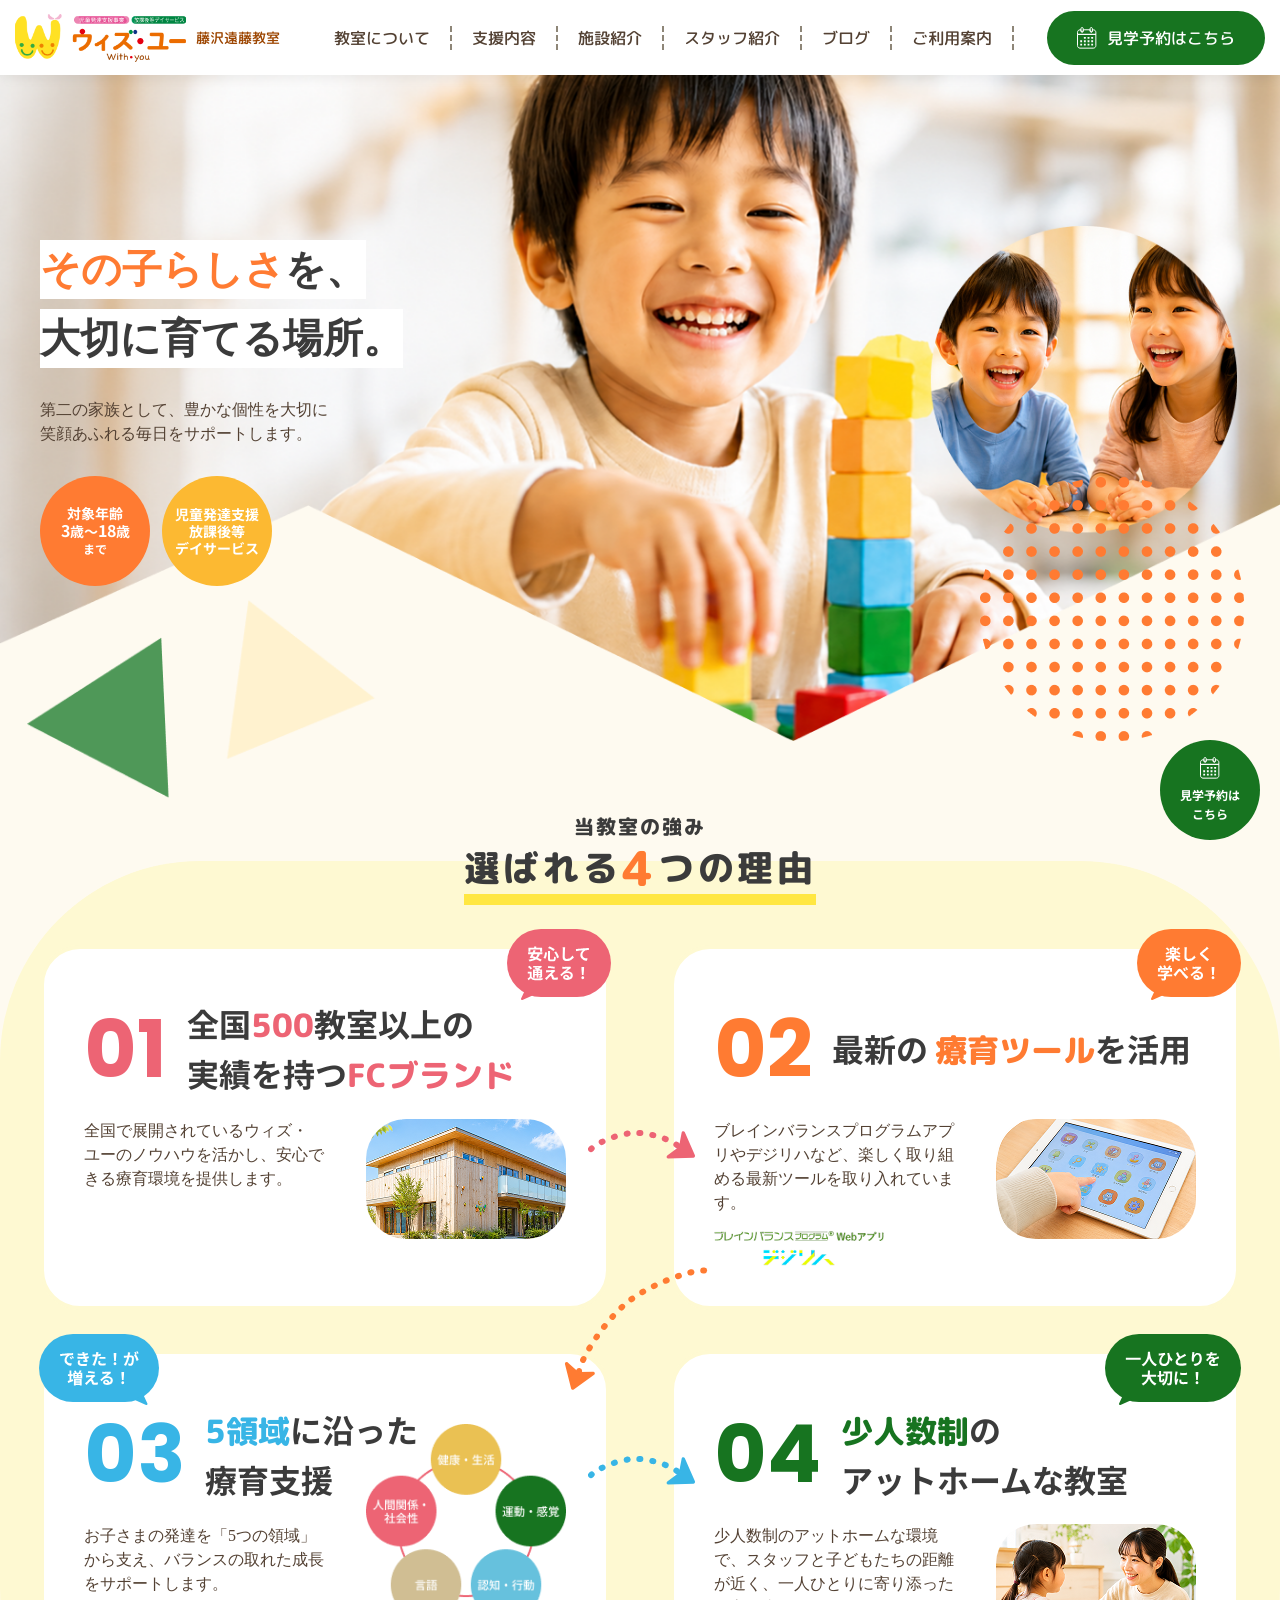
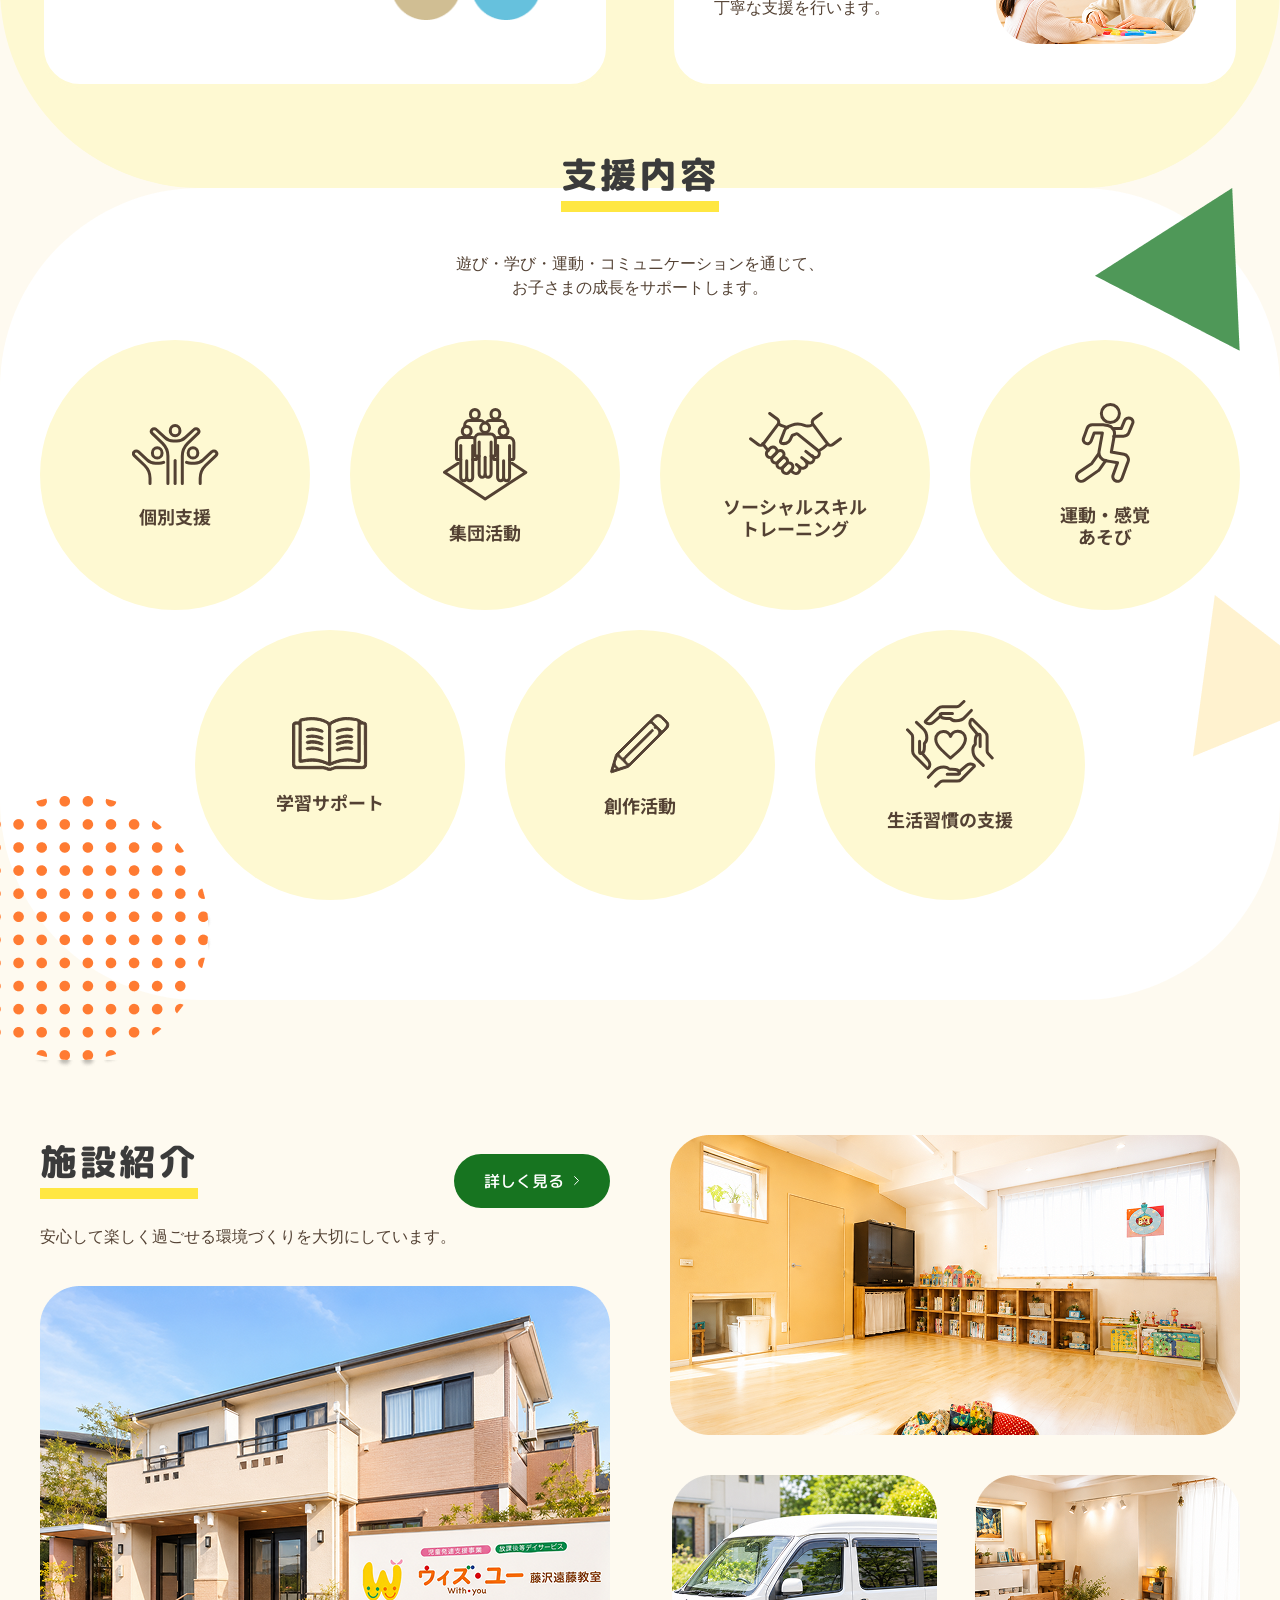
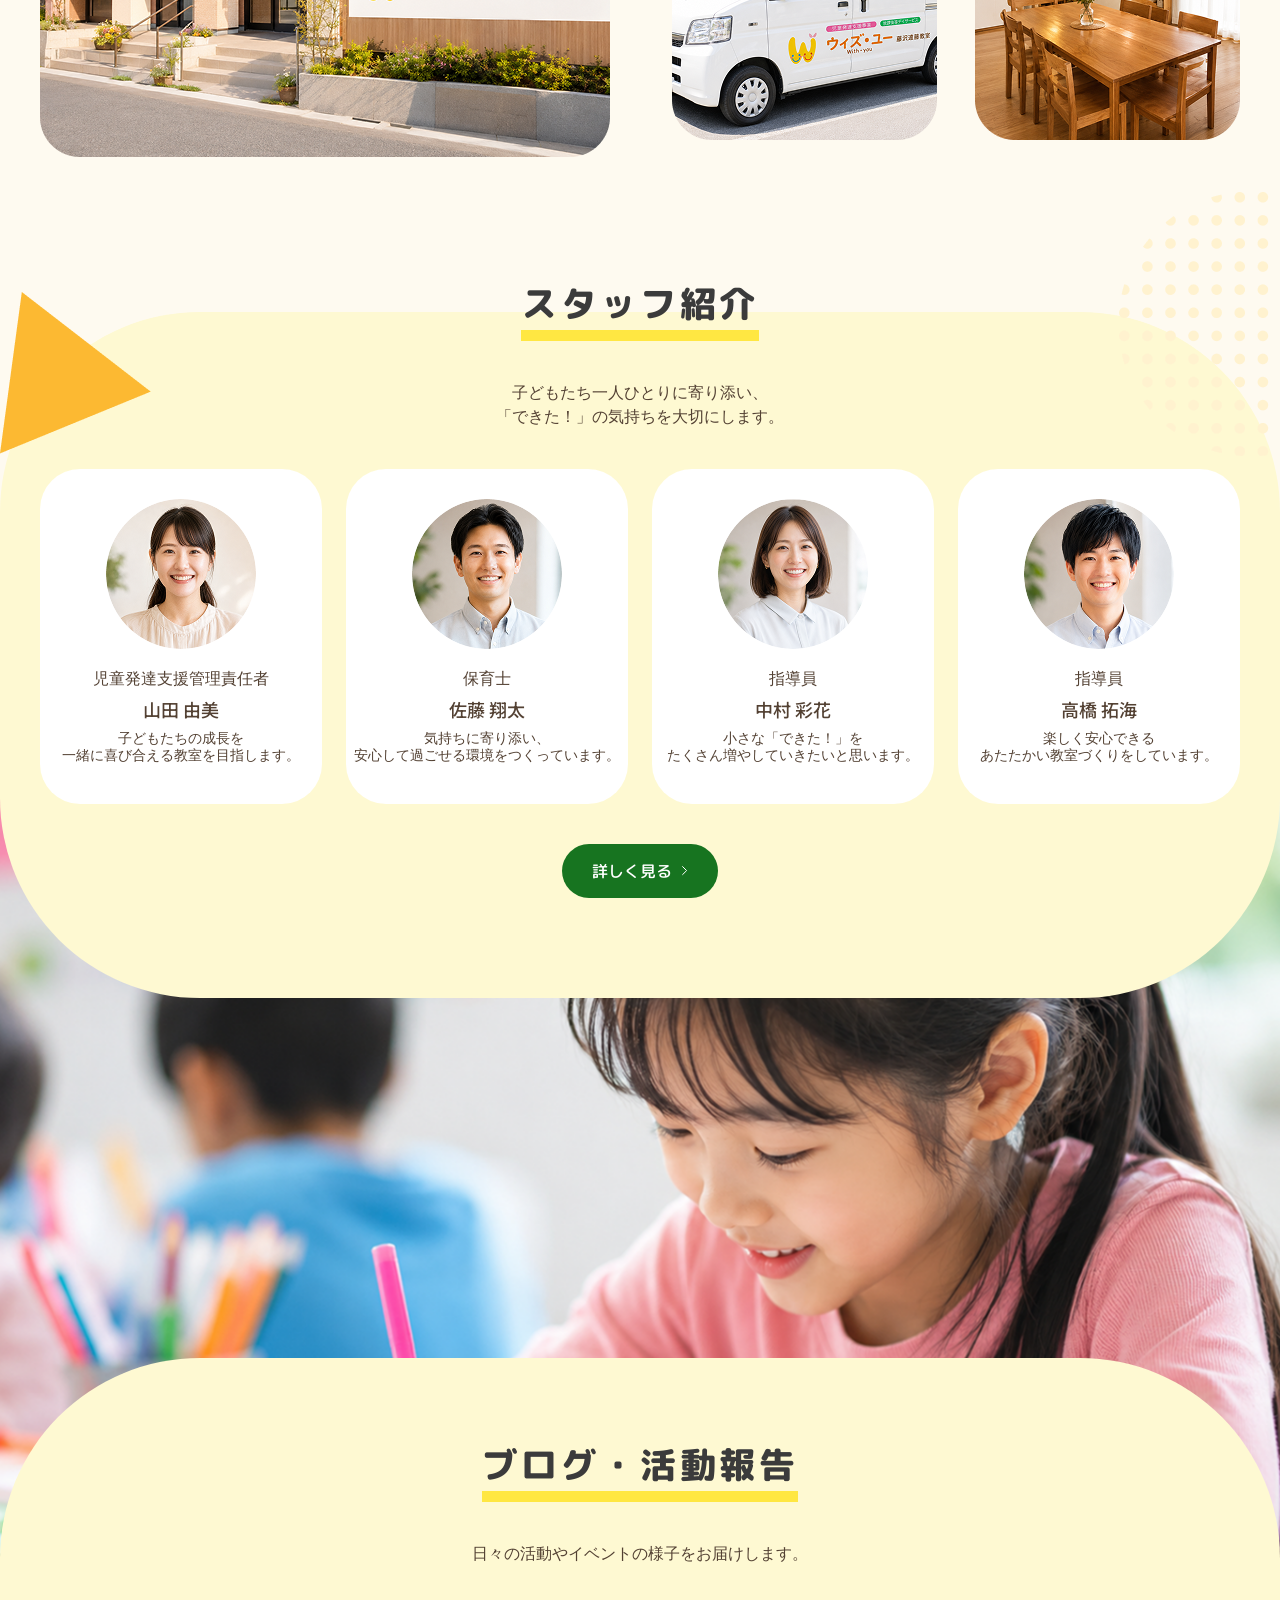
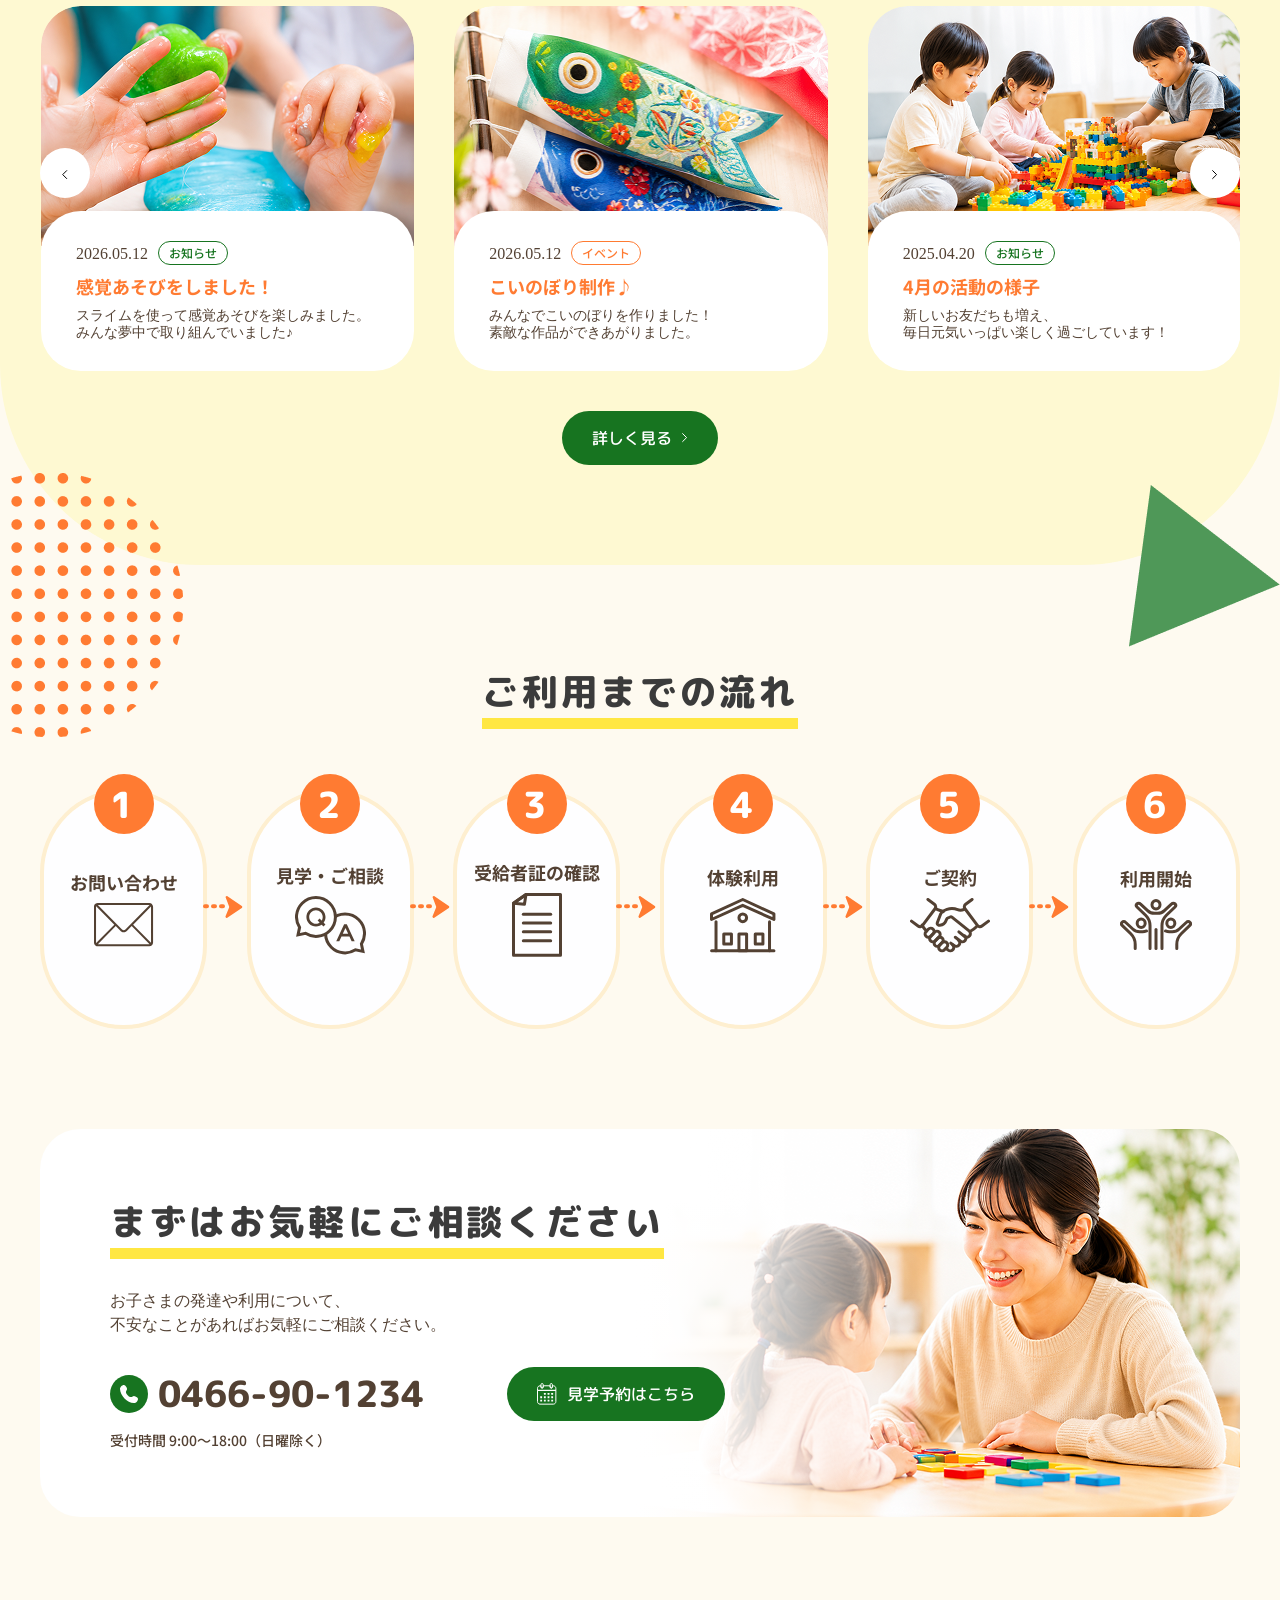
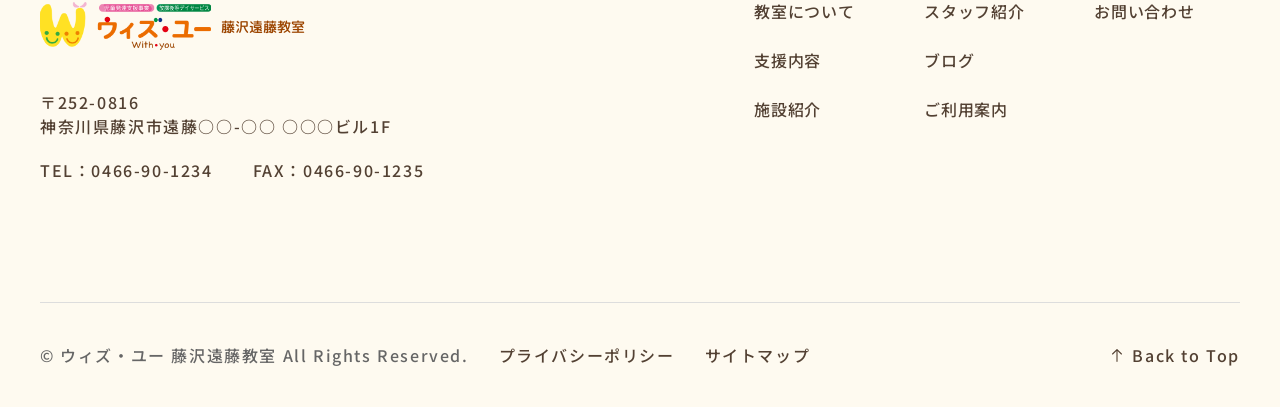
==== commit b3ca0d3f: "fixing" ====
--- a/index.html
+++ b/index.html
@@ -10,7 +10,6 @@
     <link href="https://cdn.jsdelivr.net/npm/bootstrap@5.3.3/dist/css/bootstrap.min.css" rel="stylesheet">
 
     <!-- aos animation -->
-    <link href="assets/css/vendors/aos.css" rel="stylesheet">
 
     <!-- owl carousel -->
     <link href="assets/css/vendors/owl.carousel.min.css" rel="stylesheet">
@@ -157,54 +156,53 @@
                 </nav>
                 <div class="mobile-nav-action">
                     <a href="contact.html" class="btn btn-primary w-100">
-                         <svg width="20" height="22" viewBox="0 0 20 22" fill="none"
-                                xmlns="http://www.w3.org/2000/svg">
-                                <path
-                                    d="M18.85 5.29231V7.38091H0.5V5.29231C0.5 3.91237 1.6194 2.79297 3.00005 2.79297H3.94042V3.94013C3.94042 4.57297 4.45438 5.08694 5.08758 5.08694C5.72078 5.08694 6.23439 4.57297 6.23439 3.94013V2.79297H13.1156V3.94013C13.1156 4.57297 13.6295 5.08694 14.2624 5.08694C14.8952 5.08694 15.4096 4.57297 15.4096 3.94013V2.79297H16.3506C17.7316 2.79297 18.85 3.91237 18.85 5.29231Z"
-                                    stroke="white" stroke-miterlimit="10" />
-                                <path
-                                    d="M6.23416 1.64693V3.94066C6.23416 4.57374 5.72044 5.08758 5.08736 5.08758C4.45427 5.08758 3.94043 4.57386 3.94043 3.94066V1.64693C3.94043 1.0129 4.45427 0.5 5.08736 0.5C5.72044 0.5 6.23416 1.0129 6.23416 1.64693Z"
-                                    stroke="white" stroke-miterlimit="10" />
-                                <path
-                                    d="M15.4096 1.64693V3.94066C15.4096 4.57374 14.8958 5.08758 14.2626 5.08758C13.6294 5.08758 13.1157 4.57386 13.1157 3.94066V1.64693C13.1157 1.0129 13.6296 0.5 14.2626 0.5C14.8957 0.5 15.4096 1.0129 15.4096 1.64693Z"
-                                    stroke="white" stroke-miterlimit="10" />
-                                <path
-                                    d="M18.85 7.38086V18.6439C18.85 20.0249 17.7316 21.1433 16.3506 21.1433H3.00005C1.6194 21.1433 0.5 20.0249 0.5 18.6439V7.38086H18.85Z"
-                                    stroke="white" stroke-miterlimit="10" />
-                                <path
-                                    d="M8.75779 11.4894C8.75779 11.6274 8.64591 11.7394 8.50793 11.7394H7.17271C7.03473 11.7394 6.92285 11.6274 6.92285 11.4894V10.1542C6.92285 10.0161 7.03473 9.9043 7.17271 9.9043H8.50793C8.64591 9.9043 8.75779 10.0162 8.75779 10.1542V11.4894Z"
-                                    fill="white" />
-                                <path
-                                    d="M12.4272 11.4894C12.4272 11.6274 12.3153 11.7394 12.1774 11.7394H10.8421C10.7042 11.7394 10.5923 11.6274 10.5923 11.4894V10.1542C10.5923 10.0161 10.7042 9.9043 10.8421 9.9043H12.1774C12.3153 9.9043 12.4272 10.0162 12.4272 10.1542V11.4894Z"
-                                    fill="white" />
-                                <path
-                                    d="M16.0976 11.4894C16.0976 11.6274 15.9858 11.7394 15.8478 11.7394H14.5126C14.3746 11.7394 14.2627 11.6274 14.2627 11.4894V10.1542C14.2627 10.0161 14.3746 9.9043 14.5126 9.9043H15.8478C15.9856 9.9043 16.0976 10.0162 16.0976 10.1542V11.4894Z"
-                                    fill="white" />
-                                <path
-                                    d="M3.5023 13.3457H4.83752C4.9755 13.3457 5.08738 13.4577 5.08738 13.5956V14.9308C5.08738 15.0686 4.97538 15.1806 4.83752 15.1806H3.5023C3.36432 15.1806 3.25244 15.0686 3.25244 14.9308V13.5956C3.25244 13.4577 3.36444 13.3457 3.5023 13.3457Z"
-                                    fill="white" />
-                                <path
-                                    d="M7.17223 13.3457H8.50744C8.64542 13.3457 8.7573 13.4577 8.7573 13.5956V14.9308C8.7573 15.0686 8.6453 15.1806 8.50744 15.1806H7.17223C7.03424 15.1806 6.92236 15.0686 6.92236 14.9308V13.5956C6.92236 13.4577 7.03436 13.3457 7.17223 13.3457Z"
-                                    fill="white" />
-                                <path
-                                    d="M14.5121 13.3457H15.8473C15.9851 13.3457 16.0971 13.4577 16.0971 13.5956V14.9308C16.0971 15.0686 15.9851 15.1806 15.8473 15.1806H14.5121C14.3742 15.1806 14.2622 15.0686 14.2622 14.9308V13.5956C14.2622 13.4577 14.3742 13.3457 14.5121 13.3457Z"
-                                    fill="white" />
-                                <path
-                                    d="M5.08738 18.3704C5.08738 18.5085 4.9755 18.6202 4.83752 18.6202H3.5023C3.36432 18.6202 3.25244 18.5083 3.25244 18.3704V17.0351C3.25244 16.8972 3.36432 16.7852 3.5023 16.7852H4.83752C4.9755 16.7852 5.08738 16.8972 5.08738 17.0351V18.3704Z"
-                                    fill="white" />
-                                <path
-                                    d="M8.75779 18.3704C8.75779 18.5085 8.64591 18.6202 8.50793 18.6202H7.17271C7.03473 18.6202 6.92285 18.5083 6.92285 18.3704V17.0351C6.92285 16.8972 7.03473 16.7852 7.17271 16.7852H8.50793C8.64591 16.7852 8.75779 16.8972 8.75779 17.0351V18.3704Z"
-                                    fill="white" />
-                                <path
-                                    d="M12.4272 18.3704C12.4272 18.5085 12.3153 18.6202 12.1774 18.6202H10.8421C10.7042 18.6202 10.5923 18.5083 10.5923 18.3704V17.0351C10.5923 16.8972 10.7042 16.7852 10.8421 16.7852H12.1774C12.3153 16.7852 12.4272 16.8972 12.4272 17.0351V18.3704Z"
-                                    fill="white" />
-                                <path
-                                    d="M16.0976 18.3704C16.0976 18.5085 15.9858 18.6202 15.8478 18.6202H14.5126C14.3746 18.6202 14.2627 18.5083 14.2627 18.3704V17.0351C14.2627 16.8972 14.3746 16.7852 14.5126 16.7852H15.8478C15.9856 16.7852 16.0976 16.8972 16.0976 17.0351V18.3704Z"
-                                    fill="white" />
-                                <path
-                                    d="M12.4272 14.9288C12.4272 15.0668 12.3153 15.1788 12.1774 15.1788H10.8421C10.7042 15.1788 10.5923 15.0668 10.5923 14.9288V13.5936C10.5923 13.4555 10.7042 13.3438 10.8421 13.3438H12.1774C12.3153 13.3438 12.4272 13.4556 12.4272 13.5936V14.9288Z"
-                                    fill="white" />
-                            </svg>
+                        <svg width="20" height="22" viewBox="0 0 20 22" fill="none" xmlns="http://www.w3.org/2000/svg">
+                            <path
+                                d="M18.85 5.29231V7.38091H0.5V5.29231C0.5 3.91237 1.6194 2.79297 3.00005 2.79297H3.94042V3.94013C3.94042 4.57297 4.45438 5.08694 5.08758 5.08694C5.72078 5.08694 6.23439 4.57297 6.23439 3.94013V2.79297H13.1156V3.94013C13.1156 4.57297 13.6295 5.08694 14.2624 5.08694C14.8952 5.08694 15.4096 4.57297 15.4096 3.94013V2.79297H16.3506C17.7316 2.79297 18.85 3.91237 18.85 5.29231Z"
+                                stroke="white" stroke-miterlimit="10" />
+                            <path
+                                d="M6.23416 1.64693V3.94066C6.23416 4.57374 5.72044 5.08758 5.08736 5.08758C4.45427 5.08758 3.94043 4.57386 3.94043 3.94066V1.64693C3.94043 1.0129 4.45427 0.5 5.08736 0.5C5.72044 0.5 6.23416 1.0129 6.23416 1.64693Z"
+                                stroke="white" stroke-miterlimit="10" />
+                            <path
+                                d="M15.4096 1.64693V3.94066C15.4096 4.57374 14.8958 5.08758 14.2626 5.08758C13.6294 5.08758 13.1157 4.57386 13.1157 3.94066V1.64693C13.1157 1.0129 13.6296 0.5 14.2626 0.5C14.8957 0.5 15.4096 1.0129 15.4096 1.64693Z"
+                                stroke="white" stroke-miterlimit="10" />
+                            <path
+                                d="M18.85 7.38086V18.6439C18.85 20.0249 17.7316 21.1433 16.3506 21.1433H3.00005C1.6194 21.1433 0.5 20.0249 0.5 18.6439V7.38086H18.85Z"
+                                stroke="white" stroke-miterlimit="10" />
+                            <path
+                                d="M8.75779 11.4894C8.75779 11.6274 8.64591 11.7394 8.50793 11.7394H7.17271C7.03473 11.7394 6.92285 11.6274 6.92285 11.4894V10.1542C6.92285 10.0161 7.03473 9.9043 7.17271 9.9043H8.50793C8.64591 9.9043 8.75779 10.0162 8.75779 10.1542V11.4894Z"
+                                fill="white" />
+                            <path
+                                d="M12.4272 11.4894C12.4272 11.6274 12.3153 11.7394 12.1774 11.7394H10.8421C10.7042 11.7394 10.5923 11.6274 10.5923 11.4894V10.1542C10.5923 10.0161 10.7042 9.9043 10.8421 9.9043H12.1774C12.3153 9.9043 12.4272 10.0162 12.4272 10.1542V11.4894Z"
+                                fill="white" />
+                            <path
+                                d="M16.0976 11.4894C16.0976 11.6274 15.9858 11.7394 15.8478 11.7394H14.5126C14.3746 11.7394 14.2627 11.6274 14.2627 11.4894V10.1542C14.2627 10.0161 14.3746 9.9043 14.5126 9.9043H15.8478C15.9856 9.9043 16.0976 10.0162 16.0976 10.1542V11.4894Z"
+                                fill="white" />
+                            <path
+                                d="M3.5023 13.3457H4.83752C4.9755 13.3457 5.08738 13.4577 5.08738 13.5956V14.9308C5.08738 15.0686 4.97538 15.1806 4.83752 15.1806H3.5023C3.36432 15.1806 3.25244 15.0686 3.25244 14.9308V13.5956C3.25244 13.4577 3.36444 13.3457 3.5023 13.3457Z"
+                                fill="white" />
+                            <path
+                                d="M7.17223 13.3457H8.50744C8.64542 13.3457 8.7573 13.4577 8.7573 13.5956V14.9308C8.7573 15.0686 8.6453 15.1806 8.50744 15.1806H7.17223C7.03424 15.1806 6.92236 15.0686 6.92236 14.9308V13.5956C6.92236 13.4577 7.03436 13.3457 7.17223 13.3457Z"
+                                fill="white" />
+                            <path
+                                d="M14.5121 13.3457H15.8473C15.9851 13.3457 16.0971 13.4577 16.0971 13.5956V14.9308C16.0971 15.0686 15.9851 15.1806 15.8473 15.1806H14.5121C14.3742 15.1806 14.2622 15.0686 14.2622 14.9308V13.5956C14.2622 13.4577 14.3742 13.3457 14.5121 13.3457Z"
+                                fill="white" />
+                            <path
+                                d="M5.08738 18.3704C5.08738 18.5085 4.9755 18.6202 4.83752 18.6202H3.5023C3.36432 18.6202 3.25244 18.5083 3.25244 18.3704V17.0351C3.25244 16.8972 3.36432 16.7852 3.5023 16.7852H4.83752C4.9755 16.7852 5.08738 16.8972 5.08738 17.0351V18.3704Z"
+                                fill="white" />
+                            <path
+                                d="M8.75779 18.3704C8.75779 18.5085 8.64591 18.6202 8.50793 18.6202H7.17271C7.03473 18.6202 6.92285 18.5083 6.92285 18.3704V17.0351C6.92285 16.8972 7.03473 16.7852 7.17271 16.7852H8.50793C8.64591 16.7852 8.75779 16.8972 8.75779 17.0351V18.3704Z"
+                                fill="white" />
+                            <path
+                                d="M12.4272 18.3704C12.4272 18.5085 12.3153 18.6202 12.1774 18.6202H10.8421C10.7042 18.6202 10.5923 18.5083 10.5923 18.3704V17.0351C10.5923 16.8972 10.7042 16.7852 10.8421 16.7852H12.1774C12.3153 16.7852 12.4272 16.8972 12.4272 17.0351V18.3704Z"
+                                fill="white" />
+                            <path
+                                d="M16.0976 18.3704C16.0976 18.5085 15.9858 18.6202 15.8478 18.6202H14.5126C14.3746 18.6202 14.2627 18.5083 14.2627 18.3704V17.0351C14.2627 16.8972 14.3746 16.7852 14.5126 16.7852H15.8478C15.9856 16.7852 16.0976 16.8972 16.0976 17.0351V18.3704Z"
+                                fill="white" />
+                            <path
+                                d="M12.4272 14.9288C12.4272 15.0668 12.3153 15.1788 12.1774 15.1788H10.8421C10.7042 15.1788 10.5923 15.0668 10.5923 14.9288V13.5936C10.5923 13.4555 10.7042 13.3438 10.8421 13.3438H12.1774C12.3153 13.3438 12.4272 13.4556 12.4272 13.5936V14.9288Z"
+                                fill="white" />
+                        </svg>
                         見学予約はこちら
                     </a>
                 </div>
@@ -219,18 +217,18 @@
             <div class="hero-content">
                 <div class="md-container">
                     <div class="inner-content">
-                        <h2 data-aos="fade-up">
+                        <h2>
                             <span>その子らしさ</span>を、
                         </h2>
-                        <h2 data-aos="fade-up" data-aos-delay="100">
+                        <h2>
                             大切に育てる場所。
                         </h2>
-                        <p data-aos="fade-up" data-aos-delay="200">
+                        <p>
                             第二の家族として、豊かな個性を大切に
                             <br>
                             笑顔あふれる毎日をサポートします。
                         </p>
-                        <div class="circles-row" data-aos="fade-up" data-aos-delay="300">
+                        <div class="circles-row">
                             <div class="circle" style="background: #FF7B32;">
                                 <h4>
                                     対象年齢
@@ -256,7 +254,7 @@
         </section>
         <section class="strengths-section">
             <div class="md-container">
-                <div class="center-heading" data-aos="fade-up">
+                <div class="center-heading">
                     <div class="heading">
                         <h6>
                             当教室の強み
@@ -266,7 +264,7 @@
                         </h3>
                     </div>
                 </div>
-                <div class="strengths-row" data-aos="fade-up">
+                <div class="strengths-row">
                     <div class="strengths-card">
                         <svg width="104" height="71" class="top-right" viewBox="0 0 104 71" fill="none"
                             xmlns="http://www.w3.org/2000/svg">
@@ -308,7 +306,7 @@
                                 <img src="assets/images/str1.png" alt="">
                             </div>
                         </div>
-                    </div data-aos="fade-up">
+                    </div>
                     <div class="strengths-card">
                         <svg width="104" height="71" class="top-right d-none-sm" viewBox="0 0 104 71" fill="none"
                             xmlns="http://www.w3.org/2000/svg">
@@ -366,7 +364,7 @@
                                 <img src="assets/images/str2.png" alt="">
                             </div>
                         </div>
-                    </div data-aos="fade-up">
+                    </div>
                     <div class="strengths-card">
                         <svg width="120" height="71" class="top-left d-none-sm" viewBox="0 0 120 71" fill="none"
                             xmlns="http://www.w3.org/2000/svg">
@@ -417,7 +415,7 @@
                                 <img src="assets/images/str3.png" alt="">
                             </div>
                         </div>
-                    </div data-aos="fade-up">
+                    </div>
                     <div class="strengths-card">
                         <svg width="136" height="71" class="top-right d-none-sm" viewBox="0 0 136 71" fill="none"
                             xmlns="http://www.w3.org/2000/svg">
@@ -468,7 +466,7 @@
             <img src="assets/images/support-v2.png" class="support-v2" alt="">
             <img src="assets/images/support-v3.png" class="support-v3" alt="">
             <div class="md-container">
-                <div class="center-heading" data-aos="fade-up">
+                <div class="center-heading">
                     <div class="heading">
                         <h3>
                             支援内容
@@ -481,7 +479,7 @@
                     </div>
                 </div>
                 <div class="support-details-row">
-                    <div class="support-card" data-aos="fade-up">
+                    <div class="support-card">
                         <svg width="87" height="61" viewBox="0 0 87 61" fill="none" xmlns="http://www.w3.org/2000/svg">
                             <path
                                 d="M35.9126 59.4016V32.0477C35.9126 27.2937 34.0021 22.7312 30.589 19.3279L20.1904 9.35739C19.1356 8.3045 19.1157 6.63476 20.1506 5.56592C21.2402 4.42795 23.0861 4.40136 24.2155 5.49679L33.012 13.6328C35.2161 15.7758 38.2013 16.9775 41.3159 16.9775H44.9031C48.0177 16.9775 51.0079 15.7758 53.207 13.6328L62.0035 5.49679C63.1329 4.39604 64.9788 4.42795 66.0684 5.56592C67.0983 6.64008 67.0834 8.30981 66.0286 9.35739L55.63 19.3279C52.2169 22.7312 50.3064 27.2937 50.3064 32.0477V59.4016"
@@ -508,7 +506,7 @@
                             個別支援
                         </p>
                     </div>
-                    <div class="support-card" data-aos="fade-up">
+                    <div class="support-card">
                         <svg width="85" height="93" viewBox="0 0 85 93" fill="none" xmlns="http://www.w3.org/2000/svg">
                             <path
                                 d="M42.1329 24.4709C44.5702 24.4709 46.546 22.3552 46.546 19.7452C46.546 17.1353 44.5702 15.0195 42.1329 15.0195C39.6956 15.0195 37.7197 17.1353 37.7197 19.7452C37.7197 22.3552 39.6956 24.4709 42.1329 24.4709Z"
@@ -565,7 +563,7 @@
                             集団活動
                         </p>
                     </div>
-                    <div class="support-card" data-aos="fade-up">
+                    <div class="support-card">
                         <svg width="93" height="63" viewBox="0 0 93 63" fill="none" xmlns="http://www.w3.org/2000/svg">
                             <path
                                 d="M63.5095 43.8516C65.254 45.217 65.5392 47.7099 64.1461 49.4204C62.753 51.1302 60.2096 51.4098 58.4645 50.0443L52.6768 45.6135"
@@ -610,7 +608,7 @@
                             トレーニング
                         </p>
                     </div>
-                    <div class="support-card" data-aos="fade-up">
+                    <div class="support-card">
                         <svg width="60" height="80" viewBox="0 0 60 80" fill="none" xmlns="http://www.w3.org/2000/svg">
                             <path
                                 d="M35.3825 19.5706C40.3725 19.5706 44.4178 15.5253 44.4178 10.5353C44.4178 5.54524 40.3725 1.5 35.3825 1.5C30.3924 1.5 26.3472 5.54524 26.3472 10.5353C26.3472 15.5253 30.3924 19.5706 35.3825 19.5706Z"
@@ -631,7 +629,7 @@
                             あそび
                         </p>
                     </div>
-                    <div class="support-card" data-aos="fade-up">
+                    <div class="support-card">
                         <svg width="76" height="54" viewBox="0 0 76 54" fill="none" xmlns="http://www.w3.org/2000/svg">
                             <path
                                 d="M0.522406 28.0837C0.522406 21.7175 0.514314 15.3512 0.525104 8.98768C0.530499 5.7526 1.34786 4.93716 4.63081 4.85988C5.77998 4.83324 6.91296 5.08373 7.27443 3.4049C7.51452 2.29633 8.72573 1.87263 9.79666 1.6701C19.1572 -0.0886714 28.3128 -0.120649 36.7238 5.16367C37.6734 5.76059 38.1131 5.28625 38.8145 4.87587C47.3469 -0.133973 56.5618 -0.485728 65.7632 2.02452C68.2099 2.69073 70.1872 5.26227 73.276 5.48079C74.3388 5.5554 74.5951 7.20758 74.5951 8.41474C74.6005 21.499 74.6355 34.5859 74.6059 47.6701C74.6005 50.4255 73.1411 51.6806 70.0928 51.686C61.6791 51.7046 53.2681 51.686 44.8543 51.6486C43.4867 51.6433 42.2296 51.8005 40.9995 52.4881C38.917 53.6499 36.5701 53.7752 34.5388 52.7279C32.7449 51.8032 30.9942 51.7019 29.1194 51.7046C21.2425 51.7153 13.3683 51.7126 5.49134 51.7179C1.61492 51.7179 0.519709 50.6866 0.508919 46.9133C0.492733 40.635 0.503523 34.3593 0.503523 28.0811H0.517011L0.522406 28.0837ZM65.9494 23.8174H65.9251C65.9251 19.8441 65.9709 15.8709 65.917 11.8977C65.7848 2.58413 67.8511 4.0631 57.7083 2.8213C51.8518 2.10447 46.1411 3.37825 40.9051 6.23493C39.7478 6.86649 38.6796 7.50871 38.6904 9.20353C38.7578 20.7715 38.7497 32.3394 38.7093 43.9074C38.7039 45.5169 39.1571 45.6342 40.5517 45.0319C48.0671 41.7808 55.8739 41.0427 63.8749 42.8068C65.6364 43.1959 66.006 42.6895 65.9817 41.0374C65.8981 35.3 65.9494 29.56 65.9494 23.82V23.8174ZM9.21129 23.6814C9.21129 29.2456 9.29222 34.8097 9.17083 40.3685C9.12227 42.5243 9.419 43.2332 11.9277 42.7029C19.4351 41.1146 26.902 41.5863 33.9561 44.7201C36.5647 45.8793 36.5917 45.0053 36.5755 42.8654C36.4919 32.2701 36.3839 21.6695 36.6052 11.0796C36.6699 8.04167 35.4344 6.55737 32.9257 5.44081C25.6854 2.21639 18.2401 2.14444 10.6356 3.81261C9.14385 4.14038 9.2059 5.11304 9.20859 6.19229C9.21399 12.0202 9.21129 17.8482 9.21399 23.6761L9.21129 23.6814ZM72.3696 28.0571C72.3399 28.0571 72.3129 28.0571 72.286 28.0571C72.286 21.9547 72.2428 15.8522 72.3156 9.74981C72.3345 8.15626 72.3345 7.1303 70.1872 7.06368C67.7109 6.9864 68.2504 8.50801 68.2477 9.82709C68.2396 20.7955 68.2558 31.7612 68.245 42.7295C68.2423 45.5302 67.808 45.8553 65.0699 45.1891C56.292 43.052 47.8459 44.022 39.7074 47.8113C38.5312 48.3603 37.4846 48.8026 36.1762 48.1098C28.2292 43.9074 19.8101 43.417 11.1212 45.0666C6.96961 45.8553 6.975 45.8234 6.9804 41.613C6.99119 30.9111 6.92105 20.2065 7.05593 9.50731C7.08291 7.2822 6.14954 7.09033 4.36915 7.15962C2.48354 7.23157 2.81534 8.49202 2.81265 9.58726C2.79107 21.9706 2.82613 34.354 2.73711 46.7347C2.72093 48.9199 3.62731 49.4262 5.62891 49.4075C13.1497 49.3329 20.6733 49.4955 28.1887 49.3249C31.1264 49.2583 33.7376 49.8979 36.446 50.8998C39.3243 51.9658 41.6469 49.1864 44.6655 49.293C52.9821 49.5887 61.3149 49.3276 69.6423 49.4209C71.8004 49.4448 72.4343 48.6534 72.4073 46.6281C72.321 40.4378 72.375 34.2474 72.375 28.0544L72.3696 28.0571Z"
@@ -665,7 +663,7 @@
                             学習サポート
                         </p>
                     </div>
-                    <div class="support-card" data-aos="fade-up">
+                    <div class="support-card">
                         <svg width="60" height="60" viewBox="0 0 60 60" fill="none" xmlns="http://www.w3.org/2000/svg">
                             <path
                                 d="M58.7312 10.8547C58.7505 12.3554 58.2633 13.6236 57.1732 14.7119C44.6295 27.2231 32.0979 39.7439 19.5807 52.2815C18.8161 53.0486 17.9383 53.4801 16.9253 53.8038C12.2103 55.3116 7.5121 56.8746 2.80188 58.4041C2.14347 58.6174 1.46334 59.0441 0.797689 58.3729C0.187507 57.7592 0.677099 57.1767 0.845924 56.6061C2.33158 51.5767 3.85342 46.5569 5.31738 41.5203C5.62367 40.4679 6.26762 39.708 7.01045 38.972C19.2671 26.8563 31.5118 14.7215 43.7878 2.61782C46.706 -0.258869 49.6291 -0.182157 52.5546 2.70892C54.0861 4.22398 55.6248 5.73424 57.1515 7.25169C58.15 8.24415 58.8084 9.39003 58.7288 10.8547H58.7312ZM43.3175 16.4259C43.2065 17.2985 42.6928 17.7013 42.2418 18.1496C33.9163 26.4105 25.5957 34.6738 17.2702 42.9323C14.4629 45.7179 14.5376 45.6483 17.0748 48.6808C18.2228 50.0521 18.8258 50.1575 20.1523 48.8127C29.0638 39.7823 38.0694 30.8478 47.0582 21.8917C49.3783 19.5807 49.3486 17.3313 46.9689 15.1434C46.5034 14.7143 46.132 14.1558 45.3554 14.3787C44.8441 14.5249 44.2026 14.4602 44.3521 13.8321C44.849 11.7154 42.8375 11.2623 41.9645 10.0732C41.1107 8.91298 40.3534 8.81709 39.1692 10.0013C29.4714 19.7102 19.6892 29.3327 9.93836 38.9888C9.55488 39.3676 8.80723 39.7391 9.03153 40.2809C9.68995 41.8583 11.043 42.9778 12.3598 43.9295C13.3583 44.6511 13.9805 43.2703 14.5835 42.6734C23.2008 34.1368 31.7747 25.5618 40.363 16.9965C40.814 16.5458 41.2723 16.1023 41.7619 15.6948C42.0802 15.4311 42.5385 15.2801 42.8617 15.5629C43.1269 15.7931 43.221 16.2222 43.3223 16.4259H43.3175ZM56.6088 11.0849C56.6233 9.72804 56.5196 9.57942 53.1576 6.16334C48.4522 1.38324 47.6973 1.41441 43.0474 6.21369C42.2756 7.00957 42.073 7.47943 42.9268 8.29929C45.6859 10.9506 48.3943 13.6523 51.1293 16.3277C51.397 16.589 51.6237 16.903 52.135 16.728C53.2468 16.3492 56.5992 12.1804 56.6112 11.0825L56.6088 11.0849ZM7.37463 42.0549C6.9188 43.522 6.69451 44.8692 6.10121 46.0319C4.56249 49.0524 5.03279 51.4712 7.79669 53.5161C8.33693 53.9164 8.67458 54.3431 9.41259 54.0962C11.6001 53.3579 13.7948 52.6459 15.9919 51.9387C16.6383 51.7301 17.0362 51.4688 16.4237 50.8144C13.5922 47.7891 10.8211 44.699 7.37222 42.0573L7.37463 42.0549ZM6.49674 55.0096C5.75873 54.0627 5.10032 52.8329 4.35507 53.1445C3.44101 53.5257 3.32524 54.8585 3.40724 56.0931C4.45155 55.7263 5.32702 55.4195 6.49674 55.0096Z"
@@ -675,7 +673,7 @@
                             創作活動
                         </p>
                     </div>
-                    <div class="support-card" data-aos="fade-up">
+                    <div class="support-card">
                         <svg width="88" height="88" viewBox="0 0 88 88" fill="none" xmlns="http://www.w3.org/2000/svg">
                             <path
                                 d="M52.9675 71.796L60.6299 65.387C61.5642 64.6054 62.7036 64.0695 63.9227 63.9466C65.911 63.7457 67.4207 64.5161 67.9961 65.1246C68.11 65.2418 68.6512 65.9173 68.1898 66.5426L55.4286 79.3495C54.3063 80.4772 52.7681 81.1136 51.1559 81.1136H36.8224C35.7285 81.1136 34.6803 81.5267 33.8998 82.2692L29.7354 86.2051"
@@ -755,7 +753,7 @@
             <img src="assets/images/staff-v1.png" class="staff-v1" alt="">
             <img src="assets/images/staff-v2.png" class="staff-v2" alt="">
             <div class="md-container">
-                <div class="center-heading" data-aos="fade-up">
+                <div class="center-heading">
                     <div class="heading">
                         <h3>
                             スタッフ紹介
@@ -767,7 +765,7 @@
                         </p>
                     </div>
                 </div>
-                <div class="staff-row-outer" data-aos="fade-up">
+                <div class="staff-row-outer">
                     <div class="staff-section-row">
                         <div class="row">
                             <div class="col-3">
@@ -837,7 +835,7 @@
         </section>
         <section class="blog-section">
             <div class="md-container">
-                <div class="center-heading" data-aos="fade-up">
+                <div class="center-heading">
                     <div class="heading">
                         <h3>
                             ブログ・活動報告
@@ -847,74 +845,146 @@
                         </p>
                     </div>
                 </div>
-                <div class="blog-row-outer" data-aos="fade-up">
-                    <div class="blog-row">
-                        <div class="row">
-                            <div class="col-4">
-                                <div class="blog-card">
-                                    <div class="blog-banner">
-                                        <img src="assets/images/blog1.png" alt="">
-                                    </div>
-                                    <div class="blog-content">
-                                        <h6>
-                                            2026.05.12 <span class="success">お知らせ</span>
-                                        </h6>
-                                        <h4>
-                                            感覚あそびをしました！
-                                        </h4>
-                                        <p>
-                                            スライムを使って感覚あそびを楽しみました。
-                                            <br>
-                                            みんな夢中で取り組んでいました♪
-                                        </p>
-                                    </div>
-                                </div>
-                            </div>
-                            <div class="col-4">
-                                <div class="blog-card">
-                                    <div class="blog-banner">
-                                        <img src="assets/images/blog2.png" alt="">
-                                    </div>
-                                    <div class="blog-content">
-                                        <h6>
-                                            2026.05.12 <span class="warning">イベント</span>
-                                        </h6>
-                                        <h4>
-                                            こいのぼり制作♪
-                                        </h4>
-                                        <p>
-                                            みんなでこいのぼりを作りました！
-                                            <br>
-                                            素敵な作品ができあがりました。
-                                        </p>
-                                    </div>
-                                </div>
-                            </div>
-                            <div class="col-4">
-                                <div class="blog-card">
-                                    <div class="blog-banner">
-                                        <img src="assets/images/blog3.png" alt="">
-                                    </div>
-                                    <div class="blog-content">
-                                        <h6>
-                                            2025.04.20<span class="success">お知らせ</span>
-                                        </h6>
-                                        <h4>
-                                            4月の活動の様子
-                                        </h4>
-                                        <p>
-                                            新しいお友だちも増え、
-                                            <br> 毎日元気いっぱい楽しく過ごしています！
-                                        </p>
-                                    </div>
-                                </div>
-                            </div>
-                        </div>
+                <div class="articles-slider">
+                    <div id="owl-slider-one" class="owl-carousel owl-theme">
+                        <div class="item">
+                            <div class="blog-card">
+                                <div class="blog-banner">
+                                    <img src="assets/images/blog1.png" alt="">
+                                </div>
+                                <div class="blog-content">
+                                    <h6>
+                                        2026.05.12 <span class="success">お知らせ</span>
+                                    </h6>
+                                    <h4>
+                                        感覚あそびをしました！
+                                    </h4>
+                                    <p>
+                                        スライムを使って感覚あそびを楽しみました。
+                                        <br>
+                                        みんな夢中で取り組んでいました♪
+                                    </p>
+                                </div>
+                            </div>
+                        </div>
+                        <div class="item">
+                            <div class="blog-card">
+                                <div class="blog-banner">
+                                    <img src="assets/images/blog2.png" alt="">
+                                </div>
+                                <div class="blog-content">
+                                    <h6>
+                                        2026.05.12 <span class="warning">イベント</span>
+                                    </h6>
+                                    <h4>
+                                        こいのぼり制作♪
+                                    </h4>
+                                    <p>
+                                        みんなでこいのぼりを作りました！
+                                        <br>
+                                        素敵な作品ができあがりました。
+                                    </p>
+                                </div>
+                            </div>
+                        </div>
+                        <div class="item">
+                            <div class="blog-card">
+                                <div class="blog-banner">
+                                    <img src="assets/images/blog3.png" alt="">
+                                </div>
+                                <div class="blog-content">
+                                    <h6>
+                                        2025.04.20<span class="success">お知らせ</span>
+                                    </h6>
+                                    <h4>
+                                        4月の活動の様子
+                                    </h4>
+                                    <p>
+                                        新しいお友だちも増え、
+                                        <br> 毎日元気いっぱい楽しく過ごしています！
+                                    </p>
+                                </div>
+                            </div>
+                        </div>
+                        <div class="item">
+                            <div class="blog-card">
+                                <div class="blog-banner">
+                                    <img src="assets/images/blog1.png" alt="">
+                                </div>
+                                <div class="blog-content">
+                                    <h6>
+                                        2026.05.12 <span class="success">お知らせ</span>
+                                    </h6>
+                                    <h4>
+                                        感覚あそびをしました！
+                                    </h4>
+                                    <p>
+                                        スライムを使って感覚あそびを楽しみました。
+                                        <br>
+                                        みんな夢中で取り組んでいました♪
+                                    </p>
+                                </div>
+                            </div>
+                        </div>
+                        <div class="item">
+                            <div class="blog-card">
+                                <div class="blog-banner">
+                                    <img src="assets/images/blog2.png" alt="">
+                                </div>
+                                <div class="blog-content">
+                                    <h6>
+                                        2026.05.12 <span class="warning">イベント</span>
+                                    </h6>
+                                    <h4>
+                                        こいのぼり制作♪
+                                    </h4>
+                                    <p>
+                                        みんなでこいのぼりを作りました！
+                                        <br>
+                                        素敵な作品ができあがりました。
+                                    </p>
+                                </div>
+                            </div>
+                        </div>
+                        <div class="item">
+                            <div class="blog-card">
+                                <div class="blog-banner">
+                                    <img src="assets/images/blog3.png" alt="">
+                                </div>
+                                <div class="blog-content">
+                                    <h6>
+                                        2025.04.20<span class="success">お知らせ</span>
+                                    </h6>
+                                    <h4>
+                                        4月の活動の様子
+                                    </h4>
+                                    <p>
+                                        新しいお友だちも増え、
+                                        <br> 毎日元気いっぱい楽しく過ごしています！
+                                    </p>
+                                </div>
+                            </div>
+                        </div>
+                    </div>
+                    <div class="slider-nav">
+                        <button class="custom-prev">
+                            <svg width="6" height="10" viewBox="0 0 6 10" fill="none"
+                                xmlns="http://www.w3.org/2000/svg">
+                                <path d="M4.94971 8.83984L0.707066 4.5972L4.94971 0.354563" stroke="black" />
+                            </svg>
+                        </button>
+
+                        <button class="custom-next">
+                            <svg width="6" height="10" viewBox="0 0 6 10" fill="none"
+                                xmlns="http://www.w3.org/2000/svg">
+                                <path d="M0.353577 8.83984L4.59622 4.5972L0.353577 0.354563" stroke="black" />
+                            </svg>
+                        </button>
                     </div>
                 </div>
                 <div class="p-center">
                     <a href="contact.html" class="btn btn-primary btn-sm-200">
-                        一覧を見る
+                        詳しく見る
                         <svg width="6" height="10" viewBox="0 0 6 10" fill="none" xmlns="http://www.w3.org/2000/svg">
                             <path d="M0.353516 8.83984L4.59616 4.5972L0.353516 0.354563" stroke="white" />
                         </svg>
@@ -926,14 +996,14 @@
             <img src="assets/images/flow-v1.png" class="flow-v1" alt="">
             <img src="assets/images/flow-v2.png" class="flow-v2" alt="">
             <div class="md-container">
-                <div class="center-heading" data-aos="fade-up">
+                <div class="center-heading">
                     <div class="heading">
                         <h3>
                             ご利用までの流れ
                         </h3>
                     </div>
                 </div>
-                <div class="flow-row-outer" data-aos="fade-up">
+                <div class="flow-row-outer">
                     <div class="flow-row">
                         <div class="flow-pills">
                             <svg width="40" height="27" class="arrow-right" viewBox="0 0 40 27" fill="none"
@@ -1151,7 +1221,7 @@
         </section>
         <section class="footer-section">
             <div class="md-container">
-                <div class="contact-card" data-aos="fade-up">
+                <div class="contact-card">
                     <h4>
                         まずはお気軽にご相談ください
                     </h4>
@@ -1383,7 +1453,6 @@
     <!-- scripts -->
     <script src="https://cdn.jsdelivr.net/npm/bootstrap@5.3.3/dist/js/bootstrap.bundle.min.js"></script>
     <script src="assets/js/vendors/jquery.min.js"></script>
-    <script src="assets/js/vendors/aos.js"></script>
     <script src="assets/js/vendors/owl.carousel.min.js"></script>
     <script src="assets/js/script.js"></script>
 
--- a/assets/css/style.css
+++ b/assets/css/style.css
@@ -1 +1 @@
-@import"https://fonts.googleapis.com/css2?family=Poppins:ital,wght@0,100;0,200;0,300;0,400;0,500;0,600;0,700;0,800;0,900;1,100;1,200;1,300;1,400;1,500;1,600;1,700;1,800;1,900&display=swap";@import"https://fonts.googleapis.com/css2?family=Noto+Sans+JP:wght@100..900&display=swap";@import"https://fonts.googleapis.com/css2?family=M+PLUS+Rounded+1c&display=swap";@import"https://cdnjs.cloudflare.com/ajax/libs/font-awesome/6.5.1/css/all.min.css";@font-face{font-family:"Rounded Mplus 1c";src:url("../fonts/RoundedMplus1c-200.ttf");font-weight:200}@font-face{font-family:"Rounded Mplus 1c";src:url("../fonts/RoundedMplus1c-300.ttf");font-weight:300}@font-face{font-family:"Rounded Mplus 1c";src:url("../fonts/RoundedMplus1c-400.ttf");font-weight:400}@font-face{font-family:"Rounded Mplus 1c";src:url("../fonts/RoundedMplus1c-500.ttf");font-weight:500}@font-face{font-family:"Rounded Mplus 1c";src:url("../fonts/RoundedMplus1c-600.ttf");font-weight:600}@font-face{font-family:"Rounded Mplus 1c";src:url("../fonts/RoundedMplus1c-700.ttf");font-weight:700}@font-face{font-family:"Rounded Mplus 1c";src:url("../fonts/RoundedMplus1c-800.ttf");font-weight:800}@font-face{font-family:"Noto Sans JP";src:url("../fonts/Noto-Sans-JP.ttf")}h1,h2,h3,h4,h5,h6,p,a,span,b,small,strong,body,button,input,optgroup,select,textarea{font-family:"Rounded Mplus 1c"}body{overflow-x:hidden !important;background:#fefaf0;scroll-behavior:smooth}a,i,.form-control,select,option,input,div,.btn{text-decoration:none;transition:all .3s ease-in-out}textarea,input,.navbar-toggler,button{outline:2px solid rgba(0,0,0,0) !important;box-shadow:none !important}::-webkit-scrollbar{width:6px;height:6px}::-webkit-scrollbar-track{background:#fef9d2}::-webkit-scrollbar-thumb{background:#4f9858}.animated{animation:up-down 2s ease-in-out infinite alternate-reverse both}@keyframes up-down{0%{transform:translateY(10px)}100%{transform:translateY(-10px)}}.layout{max-width:1400px;width:100%;margin:0px auto;background:#fefaf0}.lg-container{width:100%;max-width:1410px;padding-left:15px;padding-right:15px;margin:0px auto}.md-container{width:100%;max-width:1230px;padding-left:15px;padding-right:15px;margin:0px auto}.btn-primary{display:flex !important;flex-direction:row !important;justify-content:center !important;align-items:center !important;padding:15px 30px !important;gap:10px !important;height:54px !important;background:#177420 !important;border-radius:100px !important;font-family:"Rounded Mplus 1c" !important;font-style:normal !important;font-weight:500 !important;font-size:16px !important;line-height:24px !important;color:#fff !important;border:none !important;transition:background .3s ease,transform .3s ease,box-shadow .3s ease !important}.btn-primary:hover{background:#ff7b32 !important;transform:translateY(-2px);box-shadow:0 10px 24px rgba(255,123,50,.4) !important}.header{width:100%;min-height:75px;display:flex;align-items:center;background:#fff;position:sticky;top:0;z-index:999;box-shadow:0 2px 12px rgba(0,0,0,.07)}.header .header-inner{width:100%;background:#fff;display:flex;align-items:center;justify-content:space-between}.header .header-inner .nav-brand{display:flex;align-items:center;gap:10px}.header .header-inner .nav-brand .logo{height:48px}.header .header-inner .nav-brand span{font-family:"Rounded Mplus 1c";font-style:normal;font-weight:500;font-size:14px;line-height:21px;color:#9c4500}.header .header-inner .nav-bar{display:flex;align-items:center}.header .header-inner .nav-bar a{display:flex;flex-direction:row;justify-content:center;align-items:center;padding:0px 20px;gap:10px;border-right:2px dashed #8e8678;font-family:"Rounded Mplus 1c";font-style:normal;font-weight:500;font-size:16px;line-height:24px;color:#534133}.header .header-inner .nav-bar a.active,.header .header-inner .nav-bar a:hover{color:#4f9858}.mobile-header{width:100%;height:70px;padding:5px 10px;display:flex;justify-content:space-between;align-items:center;background:#fff;position:sticky;top:0;z-index:999;box-shadow:0 2px 12px rgba(0,0,0,.07)}.mobile-header .nav-brand{display:flex;align-items:center;gap:10px}.mobile-header .nav-brand .logo{height:48px}.mobile-header .nav-brand span{font-family:"Rounded Mplus 1c";font-style:normal;font-weight:500;font-size:14px;line-height:21px;color:#9c4500}.hero-section{width:100%;height:auto;position:relative;margin-bottom:120px}.hero-section .hero-bottom-left{position:absolute;left:27px;bottom:-100px;width:360px;z-index:1}.hero-section .hero-bottom-right{position:absolute;right:36px;bottom:0px;width:264px;z-index:1}.hero-section .hero-bg{height:100%;width:100%;-o-object-fit:cover;object-fit:cover}.hero-section .hero-bg-sm{height:100%;width:100%;-o-object-fit:cover;object-fit:cover;-o-object-position:bottom;object-position:bottom}.hero-section .hero-content{width:100%;height:100%;position:absolute;top:0;left:0;right:0;bottom:0;padding:165px 0px}.hero-section .hero-content h2{font-family:"Rounded Mplus 1c Bold";font-style:normal;font-weight:700;font-size:40px;line-height:59px;color:#3b3b3b;width:-moz-fit-content;width:fit-content;background:#fff;margin-bottom:10px}.hero-section .hero-content h2 span{font-family:"Rounded Mplus 1c Bold";color:#ff7b32}.hero-section .hero-content p{margin-top:30px;font-family:"Noto Sans JP";font-style:normal;font-weight:400;font-size:16px;line-height:150%;color:#534133;margin-bottom:30px}.hero-section .hero-content .circles-row{display:flex;align-items:center;gap:12px}.hero-section .hero-content .circles-row .circle{display:flex;justify-content:center;align-items:center;padding:10px;gap:10px;width:110px;height:110px;border-radius:100px}.hero-section .hero-content .circles-row .circle h4{font-family:"Noto Sans JP";font-style:normal;font-weight:700;font-size:14px;line-height:17px;margin-bottom:0px;text-align:center;color:#fff}.hero-section .hero-content .circles-row .circle h4 span{font-family:"Noto Sans JP";font-size:16px}.hero-section .hero-content .circles-row .circle h4 small{font-family:"Noto Sans JP";font-size:12px}.center-heading{width:100%;display:flex;justify-content:center}.center-heading .heading{display:flex;flex-direction:column;justify-content:center;align-items:center;position:relative;z-index:1}.center-heading small{font-family:"Noto Sans JP";font-style:normal;font-weight:700;font-size:16px;line-height:19px;text-align:center;color:#534133;margin-bottom:10px}.center-heading h6{font-family:"Rounded Mplus 1c";font-style:normal;font-weight:700;font-size:20px;line-height:30px;display:flex;align-items:center;text-align:center;letter-spacing:.1em;color:#3b3b3b;margin-bottom:0px}.center-heading h3{font-family:"Rounded Mplus 1c";font-style:normal;font-weight:700;font-size:36px;line-height:53px;display:flex;align-items:flex-end;letter-spacing:.1em;color:#3b3b3b;border-bottom:11px solid #ffe742;margin-bottom:40px}.center-heading h3 span{font-family:"Rounded Mplus 1c";font-style:normal;font-weight:700;font-size:48px;display:flex;align-items:flex-end;letter-spacing:.1em;color:#ff7b32}.center-heading p{font-family:"Noto Sans JP";font-style:normal;font-weight:400;font-size:16px;line-height:150%;text-align:center;color:#534133;margin-bottom:40px}.strengths-section{width:100%;background:#fef9d2;border-radius:200px;padding:0px 0px 100px}.strengths-section .center-heading .heading{margin-top:-50px}.strengths-section .strengths-row{width:100%;gap:40px 60px;display:flex;flex-wrap:wrap}.strengths-section .strengths-row .strengths-card{display:flex;flex-direction:column;align-items:flex-start;padding:40px;gap:10px;width:calc(50% - 30px);min-height:316px;background:#fff;border:4px solid #fef9d2;border-radius:40px;position:relative}.strengths-section .strengths-row .strengths-card .top-right{position:absolute;top:-20px;right:-5px;z-index:1}.strengths-section .strengths-row .strengths-card .top-left{position:absolute;top:-20px;left:-5px;z-index:1}.strengths-section .strengths-row .strengths-card .arrow1{position:absolute;top:50%;right:-90px;z-index:1}.strengths-section .strengths-row .strengths-card .arrow2{position:absolute;bottom:-90px;left:-130px;z-index:1}.strengths-section .strengths-row .strengths-card .arrow3{position:absolute;top:30%;right:-90px;z-index:1}.strengths-section .strengths-row .strengths-card .heading{display:flex;align-items:center;gap:20px;width:100%}.strengths-section .strengths-row .strengths-card .heading .number{font-family:"Poppins";font-style:normal;font-weight:700;font-size:80px;line-height:150%;color:#000}.strengths-section .strengths-row .strengths-card .heading .text{font-family:"Noto Sans JP";font-style:normal;font-weight:700;font-size:32px;line-height:150%;color:#3b3b3b}.strengths-section .strengths-row .strengths-card .discription{width:100%;display:flex;gap:40px}.strengths-section .strengths-row .strengths-card .discription .text{width:calc(100% - 240px)}.strengths-section .strengths-row .strengths-card .discription .text p{font-family:"Noto Sans JP";font-style:normal;font-weight:400;font-size:16px;line-height:150%;color:#534133}.strengths-section .strengths-row .strengths-card .discription .text img{max-width:170px}.strengths-section .strengths-row .strengths-card .discription .img{width:200px;height:120px;border-radius:40px;overflow:hidden}.strengths-section .strengths-row .strengths-card .discription .img img{width:100%;height:100%;-o-object-fit:cover;object-fit:cover}.strengths-section .strengths-row .strengths-card .discription .img2{width:200px;border-radius:40px;overflow:hidden;margin-top:-100px}.strengths-section .strengths-row .strengths-card .discription .img2 img{width:100%;height:100%}.support-details-section{width:100%;background:#fff;padding:0px 0px 100px;border-radius:200px;position:relative}.support-details-section .support-v1{position:absolute;top:0;right:40px;z-index:1}.support-details-section .support-v2{position:absolute;bottom:30%;right:0;z-index:1}.support-details-section .support-v3{position:absolute;bottom:-68px;left:0;z-index:1}.support-details-section .center-heading .heading{margin-top:-40px}.support-details-section .support-details-row{width:100%;display:flex;justify-content:center;align-items:center;flex-wrap:wrap;gap:20px 40px}.support-details-section .support-details-row .support-card{display:flex;flex-direction:row;flex-direction:column;justify-content:center;align-items:center;padding:10px;gap:20px;width:270px;height:270px;background:#fef9d2;border-radius:1000px}.support-details-section .support-details-row .support-card p{font-family:"Noto Sans JP";font-style:normal;font-weight:700;font-size:18px;line-height:22px;text-align:center;color:#534133;margin-bottom:0px}.facility-section{width:100%;padding:135px 0px 155px}.facility-section .facility-row{width:100%;display:flex;gap:60px}.facility-section .facility-row .facility-col{width:calc(100% - 30px);min-height:300px}.facility-section .facility-row .facility-col .heading{width:100%}.facility-section .facility-row .facility-col .heading .title{width:100%;display:flex;justify-content:space-between;align-items:center}.facility-section .facility-row .facility-col .heading h3{font-family:"Rounded Mplus 1c";font-style:normal;font-weight:700;font-size:36px;line-height:53px;display:flex;align-items:flex-end;letter-spacing:.1em;color:#3b3b3b;border-bottom:11px solid #ffe742;margin-bottom:28px}.facility-section .facility-row .facility-col .heading p{font-family:"Noto Sans JP";font-style:normal;font-weight:400;font-size:16px;line-height:19px;color:#534133;margin-bottom:40px}.facility-section .facility-row .facility-col .banner{width:100%;height:auto}.facility-section .facility-row .facility-col .banner img{width:100%;height:100%}.staff-section{width:100%;min-height:600px;background:#fef9d2;border-radius:200px;padding:0px 0px 100px;position:relative;z-index:1}.staff-section .staff-v1{position:absolute;top:-120px;right:0px;z-index:2}.staff-section .staff-v2{position:absolute;top:-20px;left:0px;z-index:2}.staff-section .center-heading .heading{margin-top:-35px}.staff-section .staff-row-outer{overflow-x:auto !important}.staff-section .staff-row-outer::-webkit-scrollbar{width:0px;height:0px}.staff-section .staff-section-row{width:1200px}.staff-section .staff-card{display:flex;flex-direction:column;align-items:center;padding:30px 5px;width:100%;max-width:300px;margin:0px auto;height:calc(100% - 40px);margin-bottom:40px;background:#fff;border-radius:40px}.staff-section .staff-card .profile{width:150px;height:150px;border-radius:100px;overflow:hidden;-o-object-fit:cover;object-fit:cover;-o-object-position:center;object-position:center;margin-bottom:20px}.staff-section .staff-card h6{margin-bottom:10px;font-family:"Noto Sans JP";font-style:normal;font-weight:400;font-size:16px;line-height:19px;text-align:center;color:#534133}.staff-section .staff-card h4{margin-bottom:10px;font-family:"Noto Sans JP";font-style:normal;font-weight:500;font-size:18px;line-height:22px;text-align:center;color:#534133}.staff-section .staff-card p{margin-bottom:10px;font-family:"Noto Sans JP";font-style:normal;font-weight:400;font-size:14px;line-height:17px;text-align:center;color:#534133}.p-center{width:100%;display:flex;justify-content:center;align-items:center}.banner-section{width:100%;height:auto;height:800px;margin-top:-220px;margin-bottom:-220px}.banner-section img{width:100%;height:100%;-o-object-fit:cover;object-fit:cover}.blog-section{width:100%;min-height:600px;background:#fef9d2;border-radius:200px;padding:80px 0px 100px;position:relative;z-index:1}.blog-section .blog-row-outer{overflow-x:auto !important}.blog-section .blog-row-outer::-webkit-scrollbar{width:0px;height:0px}.blog-section .blog-row{width:1200px}.blog-card{max-width:500px;margin:0px auto;width:100%;display:flex;flex-direction:column;margin-bottom:40px;position:relative;z-index:1}.blog-card .blog-banner{width:100%;height:240px;overflow:hidden;border-radius:40px 40px 0px 0px}.blog-card .blog-banner img{width:100%;height:100%;-o-object-fit:cover;object-fit:cover}.blog-card .blog-content{display:flex;flex-direction:column;padding:30px 35px;width:100%;min-height:160px;margin-top:-35px;background:#fff;border-radius:40px}.blog-card .blog-content h6{display:flex;align-items:center;gap:10px;font-family:"Noto Sans JP";font-style:normal;font-weight:400;font-size:16px;line-height:19px;text-align:center;color:#534133;margin-bottom:10px}.blog-card .blog-content h6 span.success{display:flex;flex-direction:row;justify-content:center;align-items:center;padding:5px 10px;gap:10px;height:24px;width:-moz-fit-content;width:fit-content;border:1px solid #177420;border-radius:100px;font-family:"Noto Sans JP";font-style:normal;font-weight:500;font-size:12px;line-height:14px;text-align:center;color:#177420}.blog-card .blog-content h6 span.warning{display:flex;flex-direction:row;justify-content:center;align-items:center;padding:5px 10px;gap:10px;height:24px;width:-moz-fit-content;width:fit-content;border:1px solid #ff7b32;border-radius:100px;font-family:"Noto Sans JP";font-style:normal;font-weight:500;font-size:12px;line-height:14px;text-align:center;color:#ff7b32}.blog-card .blog-content h4{font-family:"Noto Sans JP";font-style:normal;font-weight:700;font-size:18px;line-height:22px;margin-bottom:10px;color:#ff7b32}.blog-card .blog-content p{font-family:"Noto Sans JP";font-style:normal;font-weight:400;font-size:14px;line-height:17px;color:#534133;margin-bottom:0px}.usage-flow-section{padding:100px 0px;position:relative}.usage-flow-section .flow-v1{position:absolute;top:-92px;left:0px;z-index:1}.usage-flow-section .flow-v2{position:absolute;top:-80px;right:0px;z-index:1}.usage-flow-section .flow-row-outer{padding-top:20px;overflow-x:auto !important}.usage-flow-section .flow-row-outer::-webkit-scrollbar{width:0px;height:0px}.usage-flow-section .flow-row{display:flex;align-items:center;justify-content:space-between;width:1200px}.usage-flow-section .flow-row .flow-pills{display:flex;flex-direction:column;align-items:center;justify-content:center;padding:60px 10px;gap:10px;isolation:isolate;width:167px;height:240px;background:#fefeff;border:4px solid #feefd0;border-radius:100px;position:relative}.usage-flow-section .flow-row .flow-pills .arrow-right{position:absolute;right:-40px;top:50%;transform:translateY(-50%)}.usage-flow-section .flow-row span{position:absolute;display:flex;flex-direction:column;justify-content:center;align-items:center;padding:0px;gap:10px;position:absolute;width:60px;height:60px;top:-19px;left:50%;transform:translateX(-50%);background:#ff7b32;border-radius:100px;font-family:"Rounded Mplus 1c";font-style:normal;font-weight:700;font-size:36px;line-height:53px;letter-spacing:.1em;color:#fff}.usage-flow-section .flow-row p{font-family:"Noto Sans JP";font-style:normal;font-weight:700;font-size:18px;line-height:22px;margin-bottom:0px;text-align:center;color:#534133}.footer-section .contact-card{background:linear-gradient(90deg, #FFFFFF 49.21%, rgba(255, 255, 255, 0) 74.83%),url(../images/contact-bg.png);border-radius:40px;width:100%;min-height:200px;padding:66px 70px;margin-bottom:85px;background-position:right}.footer-section .contact-card h4{width:-moz-fit-content;width:fit-content;font-family:"Rounded Mplus 1c";font-style:normal;font-weight:700;font-size:36px;line-height:53px;display:flex;align-items:flex-end;letter-spacing:.1em;color:#3b3b3b;border-bottom:11px solid #ffe742;margin-bottom:30px}.footer-section .contact-card p{font-family:"Noto Sans JP";font-style:normal;font-weight:400;font-size:16px;line-height:150%;color:#534133;margin-bottom:30px}.footer-section .contact-card .contact-number{display:flex;justify-content:space-between;max-width:615px;width:100%}.footer-section .contact-card .contact-number .number h5{font-family:"Rounded Mplus 1c";font-style:normal;font-weight:700;font-size:36px;line-height:53px;color:#534133;display:flex;align-items:center;gap:10px;margin-bottom:10px}.footer-section .contact-card .contact-number .number p{font-family:"Noto Sans JP";font-style:normal;font-weight:500;font-size:14px;line-height:150%;color:#534133;margin-bottom:0px}.footer-section .footer-content{width:100%;padding-bottom:100px;border-bottom:1px solid #ddd}.footer-section .footer-content .footer-disc .f-brand{display:flex;align-items:center;gap:10px;margin-bottom:40px}.footer-section .footer-content .footer-disc .f-brand .logo{height:48px}.footer-section .footer-content .footer-disc .f-brand span{font-family:"Rounded Mplus 1c";font-style:normal;font-weight:500;font-size:14px;line-height:21px;color:#9c4500}.footer-section .footer-content .footer-disc p{font-family:"Noto Sans JP";font-style:normal;font-weight:500;font-size:16px;line-height:150%;letter-spacing:.1em;color:#534133;margin-bottom:20px}.footer-section .footer-content .footer-disc .contect-row{display:flex;align-items:center;gap:40px}.footer-section .footer-content .f-nav{display:flex;flex-direction:column;gap:30px;margin-bottom:30px}.footer-section .footer-content .f-nav a{font-family:"Noto Sans JP";font-style:normal;font-weight:500;font-size:16px;line-height:19px;letter-spacing:.05em;color:#534133}.footer-section .bottom{display:flex;justify-content:space-between;align-items:center;padding:40px 0px}.footer-section .bottom .bottom-nav{display:flex;align-items:center;gap:30px}.footer-section .bottom .bottom-nav span{font-family:"Noto Sans JP";font-style:normal;font-weight:500;font-size:16px;line-height:150%;letter-spacing:.1em;color:#666}.footer-section .bottom .bottom-nav a{font-family:"Noto Sans JP";font-style:normal;font-weight:500;font-size:16px;line-height:150%;letter-spacing:.1em;color:#534133}.footer-section .bottom .back-to-top{display:flex;align-items:center;gap:10px}.footer-section .bottom .back-to-top span{font-family:"Noto Sans JP";font-style:normal;font-weight:500;font-size:16px;line-height:150%;letter-spacing:.1em;color:#534133}.other-hero-section{width:100%;display:flex;position:relative}.other-hero-section .contact-hero-v1{position:absolute;left:0;bottom:-110px;z-index:1}.other-hero-section .hero-content{width:calc(100% - 790px);padding:30px 30px 30px 100px;height:auto;position:relative}.other-hero-section .hero-content .classroom-hero-v1{position:absolute;right:-20px;bottom:-40px;z-index:1}.other-hero-section .hero-content .breadcrumb{display:flex;align-items:center;gap:10px;margin-bottom:60px}.other-hero-section .hero-content .breadcrumb span{font-family:"Noto Sans JP";font-style:normal;font-weight:400;font-size:16px;line-height:150%;color:#9c4500}.other-hero-section .hero-content h2{font-family:"Rounded Mplus 1c";font-style:normal;font-weight:700;font-size:40px;line-height:59px;color:#3b3b3b;background:#fff;min-height:59px;width:-moz-fit-content;width:fit-content;margin-bottom:10px;padding:5px 10px}.other-hero-section .hero-content h2 span{font-family:"Rounded Mplus 1c";color:#ff7b32}.other-hero-section .hero-content p{font-family:"Noto Sans JP";font-style:normal;font-weight:400;font-size:16px;margin-top:30px;line-height:150%;color:#000}.other-hero-section .hero-banner{height:425px;width:790px;position:relative;z-index:2}.other-hero-section .hero-banner img{width:100%;height:100%;-o-object-fit:cover;object-fit:cover}.contact-form-section{padding:80px 0px 120px}.contact-form-section .form-card{width:100%;max-width:800px;margin:0px auto}.contact-form-section .form-card .form-group{display:flex;margin-bottom:30px}.contact-form-section .form-card .form-group .title{width:160px;display:flex;padding:18px 0px;gap:5px;font-family:"Noto Sans JP";font-style:normal;font-weight:700;font-size:16px;line-height:150%;color:#000}.contact-form-section .form-card .form-group .title span{font-family:"Noto Sans JP";font-style:normal;font-weight:700;font-size:12px;line-height:150%;text-align:center;color:#ed792b}.contact-form-section .form-card .form-group .input{width:calc(100% - 160px);display:flex;align-items:center;gap:20px;flex-wrap:wrap}.contact-form-section .form-card .form-group .form-control{display:flex;flex-direction:row;align-items:center;padding:20px;gap:10px;min-height:64px;background:#fff;border:1px solid #ddd;border-radius:10px;padding:20px;color:#000;outline:none}.contact-form-section .form-card .form-group .form-control::-moz-placeholder{font-family:"Noto Sans JP";font-style:normal;font-weight:400;font-size:16px;line-height:150%;color:#999}.contact-form-section .form-card .form-group .form-control::placeholder{font-family:"Noto Sans JP";font-style:normal;font-weight:400;font-size:16px;line-height:150%;color:#999}.contact-form-section .form-card .form-group .checkbox-group{display:flex;flex-wrap:wrap;align-items:center;gap:20px}.contact-form-section .form-card .form-group .checkbox-group label{font-family:"Noto Sans JP";font-style:normal;font-weight:700;font-size:16px;line-height:150%;cursor:pointer;color:#000;display:flex;align-items:center;gap:10px}.contact-form-section .form-card .form-group .checkbox-group .check-box{width:30px;height:30px;background:#fff;border:1px solid #d9d9d9 !important;border-radius:5px;-webkit-appearance:none;-moz-appearance:none;appearance:none;cursor:pointer;flex-shrink:0;position:relative;display:flex;align-items:center;justify-content:center}.contact-form-section .form-card .form-group .checkbox-group .check-box:checked{background:#4f9858;border-color:#4f9858}.contact-form-section .form-card .form-group .checkbox-group .check-box:checked::after{content:"✓";color:#fff;font-size:20px;font-weight:bold;line-height:1}.contact-form-section .form-card .form-group select.form-control{width:100%;cursor:pointer;-webkit-appearance:none;-moz-appearance:none;appearance:none;background:url('data:image/svg+xml;utf8,<svg xmlns="http://www.w3.org/2000/svg" width="10" height="6" viewBox="0 0 10 6"><path fill="%23333" d="M1 1l4 4 4-4"/></svg>') no-repeat;background-position:right 15px center;padding-right:35px;background-color:#fff}.contact-form-section .form-card .form-group .privacy-label{display:flex;align-items:center;gap:10px}.contact-form-section .form-card .form-group .privacy-label a{font-family:"Noto Sans JP";font-style:normal;font-weight:500;font-size:16px;line-height:150%;-webkit-text-decoration-line:underline;text-decoration-line:underline;color:#000}.btn-submit{display:flex;flex-direction:row;justify-content:space-between;align-items:center;padding:15px 40px;gap:10px;width:400px;height:54px;background:#ff7b32;border-radius:100px;font-family:"Rounded Mplus 1c";font-style:normal;font-weight:500;font-size:16px;line-height:24px;text-align:center;color:#fff}.btn-submit:hover{background:#177420;color:#fff;transform:translateY(-2px);box-shadow:0 10px 24px rgba(23,116,32,.4)}.contact-info{width:100%;display:flex;justify-content:center;margin-bottom:120px;position:relative}.contact-info .contact-info-v1{position:absolute;bottom:-100px;right:50px}.contact-info .map{width:50%;height:auto;background:#f5f5f5}.contact-info .map img{width:100%;height:100%;-o-object-fit:cover;object-fit:cover}.contact-info .info{padding:0px 60px;display:flex;width:50%;height:auto}.contact-info .info h3{font-family:"Rounded Mplus 1c";font-style:normal;font-weight:700;font-size:36px;line-height:53px;display:flex;align-items:flex-end;width:-moz-fit-content;width:fit-content;letter-spacing:.1em;color:#3b3b3b;border-bottom:11px solid #ffe742;margin-bottom:40px}.contact-info .info .info-row{width:100%;padding:20px 0px}.contact-info .info .info-row span{font-family:"Noto Sans JP";font-style:normal;font-weight:400;font-size:16px;line-height:150%;color:#000}.classroom-concept-section{padding:60px 0px 80px}.classroom-concept-section .banner{width:100%}.classroom-concept-section .banner img{width:100%}.classroom-concept-section .content{padding:20px;width:100%;height:100%;display:flex;flex-direction:column;justify-content:center}.classroom-concept-section .content h3{font-family:"Rounded Mplus 1c";font-style:normal;font-weight:700;font-size:36px;line-height:53px;display:flex;align-items:flex-end;letter-spacing:.1em;color:#3b3b3b;width:-moz-fit-content;width:fit-content;border-bottom:11px solid #ffe742;margin-bottom:20px}.classroom-concept-section .content h5{font-family:"Noto Sans JP";font-style:normal;font-weight:700;font-size:32px;line-height:150%;color:#3b3b3b;margin-bottom:40px}.classroom-concept-section .content h6{font-family:"Noto Sans JP";font-style:normal;font-weight:700;font-size:24px;line-height:150%;color:#ff7b32;margin-bottom:20px}.classroom-concept-section .content p{font-family:"Noto Sans JP";font-style:normal;font-weight:400;font-size:16px;line-height:150%;color:#000}.management-philosophy-section{width:100%;min-height:300px;background:#fff2cf;border-radius:200px;padding:0px 0px 100px;position:relative;z-index:1}.management-philosophy-section .center-heading .heading{margin-top:-35px}.management-philosophy-section .management-philosophy-row{width:100%;display:flex;justify-content:center;gap:60px;align-items:center}.management-philosophy-section .management-philosophy-row .m-p-card{display:flex;flex-direction:column;justify-content:center;align-items:center;padding:20px;width:270px;height:270px;background:#fff;border-radius:1000px}.management-philosophy-section .management-philosophy-row .m-p-card svg{margin-bottom:20px}.management-philosophy-section .management-philosophy-row .m-p-card h6{margin-bottom:10px;font-family:"Noto Sans JP";font-style:normal;font-weight:700;font-size:24px;line-height:29px;text-align:center;color:#ff7b32}.management-philosophy-section .management-philosophy-row .m-p-card p{margin-bottom:0px;font-family:"Noto Sans JP";font-style:normal;font-weight:400;font-size:16px;line-height:150%;text-align:center;color:#000}.classroom-strengths-section{width:100%;min-height:400px;background:#fef9d2;border-radius:200px;padding:0px 0px 40px;position:relative;z-index:2}.classroom-strengths-section .sc-v1{position:absolute;right:0;top:30%;z-index:1}.classroom-strengths-section .sc-v2{position:absolute;left:0;top:50%;z-index:1}.classroom-strengths-section .center-heading .heading{margin-top:-35px}.classroom-strengths-section .strengths-cards-row{margin-bottom:40px;overflow-x:auto !important}.classroom-strengths-section .strengths-cards-row::-webkit-scrollbar{width:0px;height:0px}.classroom-strengths-section .strengths-cards-row .banner{width:100%}.classroom-strengths-section .strengths-cards-row .banner img{width:100%;height:100%;max-width:570px;max-height:475px}.classroom-strengths-section .strengths-cards-row .content{width:100%;height:100%;display:flex;flex-direction:column;justify-content:center;max-width:570px;margin:0px auto}.classroom-strengths-section .strengths-cards-row .content .heading{margin-bottom:20px}.classroom-strengths-section .strengths-cards-row .content h6{font-family:"Noto Sans JP";font-style:normal;font-weight:700;font-size:24px;line-height:150%;color:#ff7b32;margin-bottom:20px}.classroom-strengths-section .strengths-cards-row .content p{display:flex;align-items:center;margin-bottom:10px;gap:10px;font-family:"Noto Sans JP";font-style:normal;font-weight:400;font-size:18px;color:#000}.classroom-strengths-section .strengths-cards-row .content p span{font-family:"Noto Sans JP";font-style:normal;font-weight:400;font-size:18px;color:#000}.classroom-strengths-section .strengths-cards-row .strengths-card{display:flex;flex-direction:column;align-items:center;justify-content:center;padding:40px 30px;gap:20px;isolation:isolate;max-width:270px;height:calc(100% - 20px);margin-bottom:20px;background:#fff;border:4px solid #fef9d2;border-radius:40px}.classroom-strengths-section .strengths-cards-row .strengths-card h1{font-family:"Poppins";font-style:normal;font-weight:700;font-size:64px;line-height:50px;color:#000;margin-bottom:0px}.classroom-strengths-section .strengths-cards-row .strengths-card h5{font-family:"Noto Sans JP";font-style:normal;font-weight:700;font-size:24px;line-height:150%;text-align:center;color:#3b3b3b;max-width:210px;margin-bottom:0px}.classroom-strengths-section .strengths-cards-row .strengths-card p{font-family:"Noto Sans JP";font-style:normal;font-weight:400;font-size:16px;line-height:150%;text-align:center;color:#534133;margin-bottom:0px}.service-introduction-section{padding:0px 0px 100px;position:relative;z-index:2}.service-introduction-section .si-v1{position:absolute;top:-110px;left:0px;z-index:1}.service-introduction-section .si-v2{position:absolute;bottom:0px;right:0px;z-index:1}.service-introduction-section .center-heading .heading{margin-top:-30px}.service-introduction-section .service-introduction-card{width:100%;padding:40px;max-width:570px;height:450px;position:relative;z-index:2;margin:0px auto;background:#fff;border-radius:40px;height:calc(100% - 40px);margin-bottom:40px}.service-introduction-section .service-introduction-card h6{font-family:"Noto Sans JP";font-style:normal;font-weight:700;font-size:26px;line-height:150%;color:#ff7b32;margin-bottom:10px}.service-introduction-section .service-introduction-card .tag{display:flex;flex-direction:row;justify-content:center;align-items:center;padding:5px 20px;gap:10px;height:34px;background:#ff7b32;border-radius:100px;width:-moz-fit-content;width:fit-content;margin-bottom:20px;font-family:"Noto Sans JP";font-style:normal;font-weight:700;font-size:16px;line-height:150%;color:#fff}.service-introduction-section .service-introduction-card .banner{width:100%;height:267px;border-radius:40px;overflow:hidden}.service-introduction-section .service-introduction-card .banner img{width:100%;height:100%;-o-object-fit:cover;object-fit:cover}.service-introduction-section .service-introduction-card .content p{font-family:"Noto Sans JP";font-style:normal;font-weight:400;font-size:16px;line-height:150%;color:#534133;margin-bottom:20px}.service-introduction-section .service-introduction-card .content .points{display:flex;align-items:center;margin-bottom:10px;gap:10px;font-family:"Noto Sans JP";font-style:normal;font-weight:400;font-size:18px;color:#000}.service-introduction-section .service-introduction-card .content .points span{font-family:"Noto Sans JP";font-style:normal;font-weight:400;font-size:18px;color:#000;width:calc(100% - 30px)}.flow-of-the-day-section{padding:0px 0px 80px;position:relative}.flow-of-the-day-section .fd-v1{position:absolute;top:-40px;right:230px;z-index:1}.flow-of-the-day-section .flow-heading{margin-bottom:10px}.flow-of-the-day-section .center-heading .heading{margin-top:-40px}.flow-of-the-day-section .flow-section{position:relative;display:flex;flex-direction:column;gap:40px}.flow-of-the-day-section .flow-section .line{position:absolute;height:100%;width:4px;background:#ffe742;margin-left:98px}.flow-of-the-day-section .flow-section .flow-card{width:100%;display:flex;align-items:center;position:relative}.flow-of-the-day-section .flow-section .flow-card .time{width:110px;font-family:"Noto Sans JP";font-style:normal;font-weight:700;font-size:26px;line-height:150%;color:#3b3b3b;display:flex;align-items:center;justify-content:space-between}.flow-of-the-day-section .flow-section .flow-card .time .dot{width:20px;height:20px;background:#ffe742;border-radius:100px}.flow-of-the-day-section .flow-section .flow-card .detail{display:flex;align-items:center;justify-content:space-between;padding-left:50px;width:calc(100% - 110px)}.flow-of-the-day-section .flow-section .flow-card .detail h6{font-family:"Noto Sans JP";font-style:normal;font-weight:700;font-size:26px;line-height:150%;color:#3b3b3b;margin-bottom:0px}.flow-of-the-day-section .flow-section .flow-card .detail .banner{width:185px;height:185px;border-radius:40px;-o-object-fit:cover;object-fit:cover}.main-blog-section{padding:60px 0px 140px;position:relative}.main-blog-section .blog-main-v1{position:absolute;bottom:-50px;right:0px}.main-blog-section .tab-pills{display:flex;justify-content:center;align-items:center;gap:20px;margin-bottom:40px}.main-blog-section .tab-pills .pill{display:flex;flex-direction:row;justify-content:center;align-items:center;padding:15px 20px;gap:10px;width:-moz-fit-content;width:fit-content;height:54px;background:#fdf9dd;border-radius:100px;font-family:"Noto Sans JP";font-style:normal;font-weight:700;font-size:16px;line-height:150%;color:#177420}.main-blog-section .tab-pills .pill svg path{stroke:#177420 !important}.main-blog-section .tab-pills .pill:hover,.main-blog-section .tab-pills .pill.active{color:#fff;background:#fc9557;box-shadow:0 8px 20px rgba(252,149,87,.45)}.main-blog-section .tab-pills .pill:hover svg path,.main-blog-section .tab-pills .pill.active svg path{stroke:#fff !important}.pagination{gap:14px}.pagination .page-link{display:flex;flex-direction:row;justify-content:center;align-items:center;padding:5px;gap:10px;width:50px;height:50px;background:#fff;border:none !important;border-radius:100px !important;font-family:"Noto Sans JP";font-style:normal;font-weight:400;font-size:14px;line-height:17px;color:#534133}.pagination .page-link.active,.pagination .page-link:hover{background:#ff7b32;color:#fff;box-shadow:0 8px 20px rgba(255,123,50,.4)}.pagination .page-link.active svg path,.pagination .page-link:hover svg path{stroke:#fff}.articles-section{width:100%;min-height:400px;background:#fef9d2;border-radius:200px;padding:0px 0px 40px;position:relative;margin-bottom:100px}.articles-section .center-heading .heading{margin-top:-35px}.articles-slider{position:relative}.articles-slider .vw-100{width:100vw}.articles-slider .slider-nav{display:flex;justify-content:space-between;width:100%;align-items:center;top:35%;z-index:999;position:absolute}.articles-slider .slider-nav .custom-prev,.articles-slider .slider-nav .custom-next{padding:5px;gap:10px;isolation:isolate;width:50px;height:50px;border:none;background:#fff;border-radius:100px;transition:box-shadow .3s ease,transform .3s ease}.articles-slider .slider-nav .custom-prev:hover,.articles-slider .slider-nav .custom-next:hover{box-shadow:0 8px 20px rgba(23,116,32,.3);transform:translateY(-2px)}.atmosphere-section{width:100%;min-height:400px;background:#fff;border-radius:200px;padding:80px 0px;margin-top:60px}.atmosphere-section .content{width:100%;height:100%;display:flex;flex-direction:column;justify-content:center}.atmosphere-section .content h3{font-family:"Rounded Mplus 1c";font-style:normal;font-weight:700;font-size:36px;line-height:53px;display:flex;align-items:flex-end;letter-spacing:.1em;color:#3b3b3b;border-bottom:11px solid #ffe742;margin-bottom:20px;width:-moz-fit-content;width:fit-content}.atmosphere-section .content h4{font-family:"Noto Sans JP";font-style:normal;font-weight:700;font-size:32px;line-height:150%;color:#3b3b3b;margin-bottom:40px}.atmosphere-section .content p{font-family:"Noto Sans JP";font-style:normal;font-weight:400;font-size:16px;line-height:150%;color:#000}.atmosphere-section .atmosphere-card{width:100%;height:200px;border-radius:40px;max-width:240px;margin:0px auto;position:relative;margin-bottom:20px;cursor:pointer;border-radius:20px;overflow:hidden}.atmosphere-section .atmosphere-card .pill{position:absolute;bottom:20px;left:20px;z-index:1;display:flex;flex-direction:row;justify-content:center;align-items:center;padding:10px 20px;transition:all .3s ease-in-out;gap:10px;width:-moz-fit-content;width:fit-content;height:44px;background:#fff;border-radius:100px;font-family:"Noto Sans JP";font-style:normal;font-weight:400;font-size:16px;line-height:150%;color:#000}.atmosphere-section .atmosphere-card:hover .pill{background:#4f9858;color:#fff}.atmosphere-section .atmosphere-card img{width:100%;height:100%;-o-object-fit:cover;object-fit:cover}.equipment-introduction-section{padding:100px 0px}.equipment-introduction-section .equipment-row-outer{overflow-x:auto !important}.equipment-introduction-section .equipment-row-outer .equipment-row{min-width:1100px}.equipment-introduction-section .equipment-row-outer::-webkit-scrollbar{width:0px;height:0px}.equipment-introduction-section .equipment-card{display:flex;flex-direction:column;align-items:center;justify-content:center;padding:40px 30px;gap:10px;margin:0px auto;width:100%;max-width:270px;height:calc(100% - 20px);margin-bottom:20px;background:#fff;border:4px solid #fef9d2;border-radius:40px}.equipment-introduction-section .equipment-card:hover{box-shadow:#fef9d2 0px 8px 24px}.equipment-introduction-section .equipment-card .img{height:200px;width:210px;-o-object-fit:cover;object-fit:cover}.equipment-introduction-section .equipment-card h4{font-family:"Noto Sans JP";font-style:normal;font-weight:700;font-size:24px;line-height:150%;text-align:center;margin-bottom:0px}.equipment-introduction-section .equipment-card p{font-family:"Noto Sans JP";font-style:normal;font-weight:400;font-size:16px;line-height:150%;text-align:center;color:#534133;margin-bottom:0px}.safety-initiatives{padding:0px 0px 100px;position:relative}.safety-initiatives .safety-row-outer{overflow-x:auto !important}.safety-initiatives .safety-row-outer::-webkit-scrollbar{width:0px;height:0px}.safety-initiatives .safety-v1{position:absolute;right:0px;top:0;z-index:0}.safety-initiatives .safety-v2{position:absolute;left:0px;bottom:0;z-index:0}.safety-initiatives .safety-card{position:relative;z-index:1;display:flex;flex-direction:column;align-items:center;justify-content:center;padding:40px 30px;gap:10px;margin:0px auto;width:100%;max-width:270px;height:calc(100% - 20px);margin-bottom:20px;background:#fff;border:4px solid #fef9d2;border-radius:40px}.safety-initiatives .safety-card:hover{box-shadow:#fef9d2 0px 8px 24px}.safety-initiatives .safety-card .img{height:100px;width:100px;border-radius:100px;-o-object-fit:cover;object-fit:cover;margin-bottom:5px}.safety-initiatives .safety-card h4{font-family:"Poppins";font-style:normal;font-weight:700;font-size:64px;line-height:54px;margin-bottom:0px}.safety-initiatives .safety-card p{font-family:"Noto Sans JP";font-style:normal;font-weight:700;font-size:24px;text-align:center;color:#3b3b3b;margin-bottom:0px}.transportation-section{padding:0px 0px 80px;position:relative}.transportation-section .transportation-v1{position:absolute;bottom:0px;right:0px;z-index:0}.transportation-section .banner{width:100%}.transportation-section .banner img{width:100%}.transportation-section .content{padding:20px;width:100%;height:100%;display:flex;flex-direction:column;justify-content:center}.transportation-section .content h3{font-family:"Rounded Mplus 1c";font-style:normal;width:-moz-fit-content;width:fit-content;font-weight:700;font-size:36px;line-height:53px;display:flex;align-items:flex-end;letter-spacing:.1em;color:#3b3b3b;border-bottom:11px solid #ffe742;margin-bottom:20px}.transportation-section .content h5{font-family:"Noto Sans JP";font-style:normal;font-weight:700;font-size:32px;line-height:150%;color:#3b3b3b;margin-bottom:40px}.transportation-section .content h6{font-family:"Noto Sans JP";font-style:normal;font-weight:700;font-size:24px;line-height:150%;color:#ff7b32;margin-bottom:20px}.transportation-section .content p{display:flex;align-items:center;margin-bottom:10px;gap:10px;font-family:"Noto Sans JP";font-style:normal;font-weight:400;font-size:18px;color:#000}.transportation-section .content p span{font-family:"Noto Sans JP";font-style:normal;font-weight:400;font-size:18px;color:#000}.job-categories-section{background:#fff;border-radius:200px;padding:0px 0px 100px;margin-bottom:100px;position:relative;z-index:2}.job-categories-section .center-heading .heading{margin-top:-50px}.job-categories-section .job-categories-row{width:100%;display:flex;flex-wrap:wrap;justify-content:center;align-items:center;gap:20px}.job-categories-section .job-categories-row .cat-pills{display:flex;flex-direction:row;justify-content:center;align-items:center;padding:20px 40px;gap:10px;width:-moz-fit-content;width:fit-content;height:64px;background:#fff;border-radius:20px;font-family:"Noto Sans JP";font-style:normal;font-weight:500;font-size:20px;line-height:24px;text-align:center;color:#534133}.bottom-sm{padding:40px 0px;border-top:1px solid #ddd}.bottom-sm .nav{display:flex;flex-direction:column;gap:20px;margin-bottom:30px}.bottom-sm .nav a{font-family:"Noto Sans JP";font-style:normal;font-weight:500;font-size:16px;line-height:150%;letter-spacing:.1em;color:#534133;display:flex;align-items:center;gap:10px}.bottom-sm p{width:100%;display:flex;align-items:center;justify-content:center;text-align:center;font-family:"Noto Sans JP";font-style:normal;font-weight:500;font-size:16px;line-height:150%;text-align:center;letter-spacing:.05em;color:#666;margin-bottom:0px}.order-1{order:1 !important}.order-2{order:2 !important}.mobile-offcanvas{width:300px !important;background:#fefaf0;border-left:3px solid #ffe742}.mobile-offcanvas .offcanvas-header{padding:16px 20px;border-bottom:2px dashed #ffe742;display:flex;align-items:center;justify-content:space-between}.mobile-offcanvas .offcanvas-header .nav-brand{display:flex;align-items:center;gap:10px}.mobile-offcanvas .offcanvas-header .nav-brand .logo{height:44px}.mobile-offcanvas .offcanvas-header .nav-brand span{font-family:"Rounded Mplus 1c";font-weight:500;font-size:13px;line-height:1.4;color:#9c4500}.mobile-offcanvas .offcanvas-header .offcanvas-close-btn{background:none;border:none;padding:0;cursor:pointer;flex-shrink:0}.mobile-offcanvas .offcanvas-body{padding:20px;display:flex;flex-direction:column;gap:30px}.mobile-offcanvas .offcanvas-body .mobile-nav-links{display:flex;flex-direction:column}.mobile-offcanvas .offcanvas-body .mobile-nav-links a{font-family:"Rounded Mplus 1c";font-weight:500;font-size:16px;color:#534133;padding:16px 10px;border-bottom:2px dashed #ffe742;display:flex;align-items:center;gap:8px}.mobile-offcanvas .offcanvas-body .mobile-nav-links a::before{content:"";display:inline-block;width:8px;height:8px;background:#fcc202;border-radius:50%;flex-shrink:0}.mobile-offcanvas .offcanvas-body .mobile-nav-links a:hover,.mobile-offcanvas .offcanvas-body .mobile-nav-links a.active{color:#4f9858;padding-left:16px}.mobile-offcanvas .offcanvas-body .mobile-nav-action .btn-primary{height:54px !important;font-size:15px !important;justify-content:center !important}@keyframes heartbeat{0%{transform:scale(1)}15%{transform:scale(1.1)}30%{transform:scale(1)}45%{transform:scale(1.08)}60%{transform:scale(1)}100%{transform:scale(1)}}.reservation-btn{display:flex;flex-direction:column;justify-content:center;align-items:center;padding:15px 20px;gap:6px;position:fixed;width:100px;height:100px;bottom:60px;right:20px;z-index:99;background:#177420;border-radius:100px;animation:heartbeat 2s ease-in-out infinite}.reservation-btn:hover{animation-play-state:paused;transform:scale(1.12);box-shadow:0 10px 28px rgba(23,116,32,.45)}.reservation-btn span{font-family:"Noto Sans JP";font-style:normal;font-weight:700;font-size:12px;line-height:19px;text-align:center;color:#fff}+@import"https://fonts.googleapis.com/css2?family=Poppins:ital,wght@0,100;0,200;0,300;0,400;0,500;0,600;0,700;0,800;0,900;1,100;1,200;1,300;1,400;1,500;1,600;1,700;1,800;1,900&display=swap";@import"https://fonts.googleapis.com/css2?family=Noto+Sans+JP:wght@100..900&display=swap";@import"https://fonts.googleapis.com/css2?family=M+PLUS+Rounded+1c&display=swap";@import"https://cdnjs.cloudflare.com/ajax/libs/font-awesome/6.5.1/css/all.min.css";@font-face{font-family:"Rounded Mplus 1c";src:url("../fonts/RoundedMplus1c-200.ttf");font-weight:200}@font-face{font-family:"Rounded Mplus 1c";src:url("../fonts/RoundedMplus1c-300.ttf");font-weight:300}@font-face{font-family:"Rounded Mplus 1c";src:url("../fonts/RoundedMplus1c-400.ttf");font-weight:400}@font-face{font-family:"Rounded Mplus 1c";src:url("../fonts/RoundedMplus1c-500.ttf");font-weight:500}@font-face{font-family:"Rounded Mplus 1c";src:url("../fonts/RoundedMplus1c-600.ttf");font-weight:600}@font-face{font-family:"Rounded Mplus 1c";src:url("../fonts/RoundedMplus1c-700.ttf");font-weight:700}@font-face{font-family:"Rounded Mplus 1c";src:url("../fonts/RoundedMplus1c-800.ttf");font-weight:800}@font-face{font-family:"Noto Sans JP";src:url("../fonts/Noto-Sans-JP.ttf")}h1,h2,h3,h4,h5,h6,p,a,span,b,small,strong,body,button,input,optgroup,select,textarea{font-family:"Rounded Mplus 1c"}body{overflow-x:hidden !important;background:#fefaf0;scroll-behavior:smooth}a,i,.form-control,select,option,input,div,.btn{text-decoration:none;transition:all .3s ease-in-out}textarea,input,.navbar-toggler,button{outline:2px solid rgba(0,0,0,0) !important;box-shadow:none !important}::-webkit-scrollbar{width:6px;height:6px}::-webkit-scrollbar-track{background:#fef9d2}::-webkit-scrollbar-thumb{background:#4f9858}.animated{animation:up-down 2s ease-in-out infinite alternate-reverse both}@keyframes up-down{0%{transform:translateY(10px)}100%{transform:translateY(-10px)}}.layout{width:100%;margin:0px auto;background:#fefaf0}.lg-container{width:100%;max-width:1410px;padding-left:15px;padding-right:15px;margin:0px auto}.md-container{width:100%;max-width:1230px;padding-left:15px;padding-right:15px;margin:0px auto}.btn-primary{display:flex !important;flex-direction:row !important;justify-content:center !important;align-items:center !important;padding:15px 30px !important;gap:10px !important;height:54px !important;background:#177420 !important;border-radius:100px !important;font-family:"Rounded Mplus 1c" !important;font-style:normal !important;font-weight:500 !important;font-size:16px !important;line-height:24px !important;color:#fff !important;border:none !important;transition:background .3s ease,transform .3s ease,box-shadow .3s ease !important}.btn-primary:hover{background:#ff7b32 !important;transform:translateY(-2px);box-shadow:0 10px 24px rgba(255,123,50,.4) !important}.header{width:100%;min-height:75px;display:flex;align-items:center;background:#fff;position:sticky;top:0;z-index:999;box-shadow:0 2px 12px rgba(0,0,0,.07)}.header .header-inner{width:100%;background:#fff;display:flex;align-items:center;justify-content:space-between}.header .header-inner .nav-brand{display:flex;align-items:center;gap:10px}.header .header-inner .nav-brand .logo{height:48px}.header .header-inner .nav-brand span{font-family:"Rounded Mplus 1c";font-style:normal;font-weight:500;font-size:14px;line-height:21px;color:#9c4500}.header .header-inner .nav-bar{display:flex;align-items:center}.header .header-inner .nav-bar a{display:flex;flex-direction:row;justify-content:center;align-items:center;padding:0px 20px;gap:10px;border-right:2px dashed #8e8678;font-family:"Rounded Mplus 1c";font-style:normal;font-weight:500;font-size:16px;line-height:24px;color:#534133}.header .header-inner .nav-bar a.active,.header .header-inner .nav-bar a:hover{color:#4f9858}.mobile-header{width:100%;height:70px;padding:5px 10px;display:flex;justify-content:space-between;align-items:center;background:#fff;position:sticky;top:0;z-index:999;box-shadow:0 2px 12px rgba(0,0,0,.07)}.mobile-header .nav-brand{display:flex;align-items:center;gap:10px}.mobile-header .nav-brand .logo{height:48px}.mobile-header .nav-brand span{font-family:"Rounded Mplus 1c";font-style:normal;font-weight:500;font-size:14px;line-height:21px;color:#9c4500}.hero-section{width:100%;height:auto;position:relative;margin-bottom:120px}.hero-section .hero-bottom-left{position:absolute;left:27px;bottom:-100px;width:360px;z-index:1}.hero-section .hero-bottom-right{position:absolute;right:36px;bottom:0px;width:264px;z-index:1}.hero-section .hero-bg{height:100%;width:100%;-o-object-fit:cover;object-fit:cover}.hero-section .hero-bg-sm{height:100%;width:100%;-o-object-fit:cover;object-fit:cover;-o-object-position:bottom;object-position:bottom}.hero-section .hero-content{width:100%;height:100%;position:absolute;top:0;left:0;right:0;bottom:0;padding:165px 0px}.hero-section .hero-content h2{font-family:"Rounded Mplus 1c Bold";font-style:normal;font-weight:700;font-size:40px;line-height:59px;color:#3b3b3b;width:-moz-fit-content;width:fit-content;background:#fff;margin-bottom:10px}.hero-section .hero-content h2 span{font-family:"Rounded Mplus 1c Bold";color:#ff7b32}.hero-section .hero-content p{margin-top:30px;font-family:"Noto Sans JP";font-style:normal;font-weight:400;font-size:16px;line-height:150%;color:#534133;margin-bottom:30px}.hero-section .hero-content .circles-row{display:flex;align-items:center;gap:12px}.hero-section .hero-content .circles-row .circle{display:flex;justify-content:center;align-items:center;padding:10px;gap:10px;width:110px;height:110px;border-radius:100px}.hero-section .hero-content .circles-row .circle h4{font-family:"Noto Sans JP";font-style:normal;font-weight:700;font-size:14px;line-height:17px;margin-bottom:0px;text-align:center;color:#fff}.hero-section .hero-content .circles-row .circle h4 span{font-family:"Noto Sans JP";font-size:16px}.hero-section .hero-content .circles-row .circle h4 small{font-family:"Noto Sans JP";font-size:12px}.center-heading{width:100%;display:flex;justify-content:center}.center-heading .heading{display:flex;flex-direction:column;justify-content:center;align-items:center;position:relative;z-index:1}.center-heading small{font-family:"Noto Sans JP";font-style:normal;font-weight:700;font-size:16px;line-height:19px;text-align:center;color:#534133;margin-bottom:10px}.center-heading h6{font-family:"Rounded Mplus 1c";font-style:normal;font-weight:700;font-size:20px;line-height:30px;display:flex;align-items:center;text-align:center;letter-spacing:.1em;color:#3b3b3b;margin-bottom:0px}.center-heading h3{font-family:"Rounded Mplus 1c";font-style:normal;font-weight:700;font-size:36px;line-height:53px;display:flex;align-items:flex-end;letter-spacing:.1em;color:#3b3b3b;border-bottom:11px solid #ffe742;margin-bottom:40px}.center-heading h3 span{font-family:"Rounded Mplus 1c";font-style:normal;font-weight:700;font-size:48px;display:flex;align-items:flex-end;letter-spacing:.1em;color:#ff7b32}.center-heading p{font-family:"Noto Sans JP";font-style:normal;font-weight:400;font-size:16px;line-height:150%;text-align:center;color:#534133;margin-bottom:40px}.strengths-section{width:100%;background:#fef9d2;border-radius:200px;padding:0px 0px 100px}.strengths-section .center-heading .heading{margin-top:-50px}.strengths-section .strengths-row{width:100%;gap:40px 60px;display:flex;flex-wrap:wrap}.strengths-section .strengths-row .strengths-card{display:flex;flex-direction:column;align-items:flex-start;padding:40px;gap:10px;width:calc(50% - 30px);min-height:316px;background:#fff;border:4px solid #fef9d2;border-radius:40px;position:relative}.strengths-section .strengths-row .strengths-card .top-right{position:absolute;top:-20px;right:-5px;z-index:1}.strengths-section .strengths-row .strengths-card .top-left{position:absolute;top:-20px;left:-5px;z-index:1}.strengths-section .strengths-row .strengths-card .arrow1{position:absolute;top:50%;right:-90px;z-index:1}.strengths-section .strengths-row .strengths-card .arrow2{position:absolute;bottom:-90px;left:-130px;z-index:1}.strengths-section .strengths-row .strengths-card .arrow3{position:absolute;top:30%;right:-90px;z-index:1}.strengths-section .strengths-row .strengths-card .heading{display:flex;align-items:center;gap:20px;width:100%}.strengths-section .strengths-row .strengths-card .heading .number{font-family:"Poppins";font-style:normal;font-weight:700;font-size:80px;line-height:150%;color:#000}.strengths-section .strengths-row .strengths-card .heading .text{font-family:"Noto Sans JP";font-style:normal;font-weight:700;font-size:32px;line-height:150%;color:#3b3b3b}.strengths-section .strengths-row .strengths-card .discription{width:100%;display:flex;gap:40px}.strengths-section .strengths-row .strengths-card .discription .text{width:calc(100% - 240px)}.strengths-section .strengths-row .strengths-card .discription .text p{font-family:"Noto Sans JP";font-style:normal;font-weight:400;font-size:16px;line-height:150%;color:#534133}.strengths-section .strengths-row .strengths-card .discription .text img{max-width:170px}.strengths-section .strengths-row .strengths-card .discription .img{width:200px;height:120px;border-radius:40px;overflow:hidden}.strengths-section .strengths-row .strengths-card .discription .img img{width:100%;height:100%;-o-object-fit:cover;object-fit:cover}.strengths-section .strengths-row .strengths-card .discription .img2{width:200px;border-radius:40px;overflow:hidden;margin-top:-100px}.strengths-section .strengths-row .strengths-card .discription .img2 img{width:100%;height:100%}.support-details-section{width:100%;background:#fff;padding:0px 0px 100px;border-radius:200px;position:relative}.support-details-section .support-v1{position:absolute;top:0;right:40px;z-index:1}.support-details-section .support-v2{position:absolute;bottom:30%;right:0;z-index:1}.support-details-section .support-v3{position:absolute;bottom:-68px;left:0;z-index:1}.support-details-section .center-heading .heading{margin-top:-40px}.support-details-section .support-details-row{width:100%;display:flex;justify-content:center;align-items:center;flex-wrap:wrap;gap:20px 40px}.support-details-section .support-details-row .support-card{display:flex;flex-direction:row;flex-direction:column;justify-content:center;align-items:center;padding:10px;gap:20px;width:270px;height:270px;background:#fef9d2;border-radius:1000px}.support-details-section .support-details-row .support-card p{font-family:"Noto Sans JP";font-style:normal;font-weight:700;font-size:18px;line-height:22px;text-align:center;color:#534133;margin-bottom:0px}.facility-section{width:100%;padding:135px 0px 155px}.facility-section .facility-row{width:100%;display:flex;gap:60px}.facility-section .facility-row .facility-col{width:calc(100% - 30px);min-height:300px}.facility-section .facility-row .facility-col .heading{width:100%}.facility-section .facility-row .facility-col .heading .title{width:100%;display:flex;justify-content:space-between;align-items:center}.facility-section .facility-row .facility-col .heading h3{font-family:"Rounded Mplus 1c";font-style:normal;font-weight:700;font-size:36px;line-height:53px;display:flex;align-items:flex-end;letter-spacing:.1em;color:#3b3b3b;border-bottom:11px solid #ffe742;margin-bottom:28px}.facility-section .facility-row .facility-col .heading p{font-family:"Noto Sans JP";font-style:normal;font-weight:400;font-size:16px;line-height:19px;color:#534133;margin-bottom:40px}.facility-section .facility-row .facility-col .banner{width:100%;height:auto}.facility-section .facility-row .facility-col .banner img{width:100%;height:100%}.staff-section{width:100%;min-height:600px;background:#fef9d2;border-radius:200px;padding:0px 0px 100px;position:relative;z-index:1}.staff-section .staff-v1{position:absolute;top:-120px;right:0px;z-index:2}.staff-section .staff-v2{position:absolute;top:-20px;left:0px;z-index:2}.staff-section .center-heading .heading{margin-top:-35px}.staff-section .staff-row-outer{overflow-x:auto !important}.staff-section .staff-row-outer::-webkit-scrollbar{width:0px;height:0px}.staff-section .staff-section-row{width:1200px}.staff-section .staff-card{display:flex;flex-direction:column;align-items:center;padding:30px 5px;width:100%;max-width:300px;margin:0px auto;height:calc(100% - 40px);margin-bottom:40px;background:#fff;border-radius:40px}.staff-section .staff-card .profile{width:150px;height:150px;border-radius:100px;overflow:hidden;-o-object-fit:cover;object-fit:cover;-o-object-position:center;object-position:center;margin-bottom:20px}.staff-section .staff-card h6{margin-bottom:10px;font-family:"Noto Sans JP";font-style:normal;font-weight:400;font-size:16px;line-height:19px;text-align:center;color:#534133}.staff-section .staff-card h4{margin-bottom:10px;font-family:"Noto Sans JP";font-style:normal;font-weight:500;font-size:18px;line-height:22px;text-align:center;color:#534133}.staff-section .staff-card p{margin-bottom:10px;font-family:"Noto Sans JP";font-style:normal;font-weight:400;font-size:14px;line-height:17px;text-align:center;color:#534133}.p-center{width:100%;display:flex;justify-content:center;align-items:center}.banner-section{width:100%;height:auto;height:800px;margin-top:-220px;margin-bottom:-220px}.banner-section img{width:100%;height:100%;-o-object-fit:cover;object-fit:cover}.blog-section{width:100%;min-height:600px;background:#fef9d2;border-radius:200px;padding:80px 0px 100px;position:relative;z-index:1}.blog-section .blog-row-outer{overflow-x:auto !important}.blog-section .blog-row-outer::-webkit-scrollbar{width:0px;height:0px}.blog-section .blog-row{width:1200px}.blog-card{max-width:500px;margin:0px auto;width:100%;display:flex;flex-direction:column;margin-bottom:40px;position:relative;z-index:1}.blog-card .blog-banner{width:100%;height:240px;overflow:hidden;border-radius:40px 40px 0px 0px}.blog-card .blog-banner img{width:100%;height:100%;-o-object-fit:cover;object-fit:cover}.blog-card .blog-content{display:flex;flex-direction:column;padding:30px 35px;width:100%;min-height:160px;margin-top:-35px;background:#fff;border-radius:40px}.blog-card .blog-content h6{display:flex;align-items:center;gap:10px;font-family:"Noto Sans JP";font-style:normal;font-weight:400;font-size:16px;line-height:19px;text-align:center;color:#534133;margin-bottom:10px}.blog-card .blog-content h6 span.success{display:flex;flex-direction:row;justify-content:center;align-items:center;padding:5px 10px;gap:10px;height:24px;width:-moz-fit-content;width:fit-content;border:1px solid #177420;border-radius:100px;font-family:"Noto Sans JP";font-style:normal;font-weight:500;font-size:12px;line-height:14px;text-align:center;color:#177420}.blog-card .blog-content h6 span.warning{display:flex;flex-direction:row;justify-content:center;align-items:center;padding:5px 10px;gap:10px;height:24px;width:-moz-fit-content;width:fit-content;border:1px solid #ff7b32;border-radius:100px;font-family:"Noto Sans JP";font-style:normal;font-weight:500;font-size:12px;line-height:14px;text-align:center;color:#ff7b32}.blog-card .blog-content h4{font-family:"Noto Sans JP";font-style:normal;font-weight:700;font-size:18px;line-height:22px;margin-bottom:10px;color:#ff7b32}.blog-card .blog-content p{font-family:"Noto Sans JP";font-style:normal;font-weight:400;font-size:14px;line-height:17px;color:#534133;margin-bottom:0px}.usage-flow-section{padding:100px 0px;position:relative}.usage-flow-section .flow-v1{position:absolute;top:-92px;left:0px;z-index:1}.usage-flow-section .flow-v2{position:absolute;top:-80px;right:0px;z-index:1}.usage-flow-section .flow-row-outer{padding-top:20px;overflow-x:auto !important}.usage-flow-section .flow-row-outer::-webkit-scrollbar{width:0px;height:0px}.usage-flow-section .flow-row{display:flex;align-items:center;justify-content:space-between;width:1200px}.usage-flow-section .flow-row .flow-pills{display:flex;flex-direction:column;align-items:center;justify-content:center;padding:60px 10px;gap:10px;isolation:isolate;width:167px;height:240px;background:#fefeff;border:4px solid #feefd0;border-radius:100px;position:relative}.usage-flow-section .flow-row .flow-pills .arrow-right{position:absolute;right:-40px;top:50%;transform:translateY(-50%)}.usage-flow-section .flow-row span{position:absolute;display:flex;flex-direction:column;justify-content:center;align-items:center;padding:0px;gap:10px;position:absolute;width:60px;height:60px;top:-19px;left:50%;transform:translateX(-50%);background:#ff7b32;border-radius:100px;font-family:"Rounded Mplus 1c";font-style:normal;font-weight:700;font-size:36px;line-height:53px;letter-spacing:.1em;color:#fff}.usage-flow-section .flow-row p{font-family:"Noto Sans JP";font-style:normal;font-weight:700;font-size:18px;line-height:22px;margin-bottom:0px;text-align:center;color:#534133}.footer-section .contact-card{background:linear-gradient(90deg, #FFFFFF 49.21%, rgba(255, 255, 255, 0) 74.83%),url(../images/contact-bg.png);border-radius:40px;width:100%;min-height:200px;padding:66px 70px;margin-bottom:85px;background-position:right}.footer-section .contact-card h4{width:-moz-fit-content;width:fit-content;font-family:"Rounded Mplus 1c";font-style:normal;font-weight:700;font-size:36px;line-height:53px;display:flex;align-items:flex-end;letter-spacing:.1em;color:#3b3b3b;border-bottom:11px solid #ffe742;margin-bottom:30px}.footer-section .contact-card p{font-family:"Noto Sans JP";font-style:normal;font-weight:400;font-size:16px;line-height:150%;color:#534133;margin-bottom:30px}.footer-section .contact-card .contact-number{display:flex;justify-content:space-between;max-width:615px;width:100%}.footer-section .contact-card .contact-number .number h5{font-family:"Rounded Mplus 1c";font-style:normal;font-weight:700;font-size:36px;line-height:53px;color:#534133;display:flex;align-items:center;gap:10px;margin-bottom:10px}.footer-section .contact-card .contact-number .number p{font-family:"Noto Sans JP";font-style:normal;font-weight:500;font-size:14px;line-height:150%;color:#534133;margin-bottom:0px}.footer-section .footer-content{width:100%;padding-bottom:100px;border-bottom:1px solid #ddd}.footer-section .footer-content .footer-disc .f-brand{display:flex;align-items:center;gap:10px;margin-bottom:40px}.footer-section .footer-content .footer-disc .f-brand .logo{height:48px}.footer-section .footer-content .footer-disc .f-brand span{font-family:"Rounded Mplus 1c";font-style:normal;font-weight:500;font-size:14px;line-height:21px;color:#9c4500}.footer-section .footer-content .footer-disc p{font-family:"Noto Sans JP";font-style:normal;font-weight:500;font-size:16px;line-height:150%;letter-spacing:.1em;color:#534133;margin-bottom:20px}.footer-section .footer-content .footer-disc .contect-row{display:flex;align-items:center;gap:40px}.footer-section .footer-content .f-nav{display:flex;flex-direction:column;gap:30px;margin-bottom:30px}.footer-section .footer-content .f-nav a{font-family:"Noto Sans JP";font-style:normal;font-weight:500;font-size:16px;line-height:19px;letter-spacing:.05em;color:#534133}.footer-section .bottom{display:flex;justify-content:space-between;align-items:center;padding:40px 0px}.footer-section .bottom .bottom-nav{display:flex;align-items:center;gap:30px}.footer-section .bottom .bottom-nav span{font-family:"Noto Sans JP";font-style:normal;font-weight:500;font-size:16px;line-height:150%;letter-spacing:.1em;color:#666}.footer-section .bottom .bottom-nav a{font-family:"Noto Sans JP";font-style:normal;font-weight:500;font-size:16px;line-height:150%;letter-spacing:.1em;color:#534133}.footer-section .bottom .back-to-top{display:flex;align-items:center;gap:10px}.footer-section .bottom .back-to-top span{font-family:"Noto Sans JP";font-style:normal;font-weight:500;font-size:16px;line-height:150%;letter-spacing:.1em;color:#534133}.other-hero-section{width:100%;display:flex;position:relative}.other-hero-section .contact-hero-v1{position:absolute;left:0;bottom:-110px;z-index:1}.other-hero-section .hero-content{width:calc(100% - 790px);padding:30px 30px 30px 100px;height:auto;position:relative}.other-hero-section .hero-content .classroom-hero-v1{position:absolute;right:-20px;bottom:-40px;z-index:1}.other-hero-section .hero-content .breadcrumb{display:flex;align-items:center;gap:10px;margin-bottom:60px}.other-hero-section .hero-content .breadcrumb span{font-family:"Noto Sans JP";font-style:normal;font-weight:400;font-size:16px;line-height:150%;color:#9c4500}.other-hero-section .hero-content h2{font-family:"Rounded Mplus 1c";font-style:normal;font-weight:700;font-size:40px;line-height:59px;color:#3b3b3b;background:#fff;min-height:59px;width:-moz-fit-content;width:fit-content;margin-bottom:10px;padding:5px 10px}.other-hero-section .hero-content h2 span{font-family:"Rounded Mplus 1c";color:#ff7b32}.other-hero-section .hero-content p{font-family:"Noto Sans JP";font-style:normal;font-weight:400;font-size:16px;margin-top:30px;line-height:150%;color:#000}.other-hero-section .hero-banner{height:425px;width:790px;position:relative;z-index:2}.other-hero-section .hero-banner img{width:100%;height:100%;-o-object-fit:cover;object-fit:cover}.contact-form-section{padding:80px 0px 120px}.contact-form-section .form-card{width:100%;max-width:800px;margin:0px auto}.contact-form-section .form-card .form-group{display:flex;margin-bottom:30px}.contact-form-section .form-card .form-group .title{width:160px;display:flex;padding:18px 0px;gap:5px;font-family:"Noto Sans JP";font-style:normal;font-weight:700;font-size:16px;line-height:150%;color:#000}.contact-form-section .form-card .form-group .title span{font-family:"Noto Sans JP";font-style:normal;font-weight:700;font-size:12px;line-height:150%;text-align:center;color:#ed792b}.contact-form-section .form-card .form-group .input{width:calc(100% - 160px);display:flex;align-items:center;gap:20px;flex-wrap:wrap}.contact-form-section .form-card .form-group .form-control{display:flex;flex-direction:row;align-items:center;padding:20px;gap:10px;min-height:64px;background:#fff;border:1px solid #ddd;border-radius:10px;padding:20px;color:#000;outline:none}.contact-form-section .form-card .form-group .form-control::-moz-placeholder{font-family:"Noto Sans JP";font-style:normal;font-weight:400;font-size:16px;line-height:150%;color:#999}.contact-form-section .form-card .form-group .form-control::placeholder{font-family:"Noto Sans JP";font-style:normal;font-weight:400;font-size:16px;line-height:150%;color:#999}.contact-form-section .form-card .form-group .checkbox-group{display:flex;flex-wrap:wrap;align-items:center;gap:20px}.contact-form-section .form-card .form-group .checkbox-group label{font-family:"Noto Sans JP";font-style:normal;font-weight:700;font-size:16px;line-height:150%;cursor:pointer;color:#000;display:flex;align-items:center;gap:10px}.contact-form-section .form-card .form-group .checkbox-group .check-box{width:30px;height:30px;background:#fff;border:1px solid #d9d9d9 !important;border-radius:5px;-webkit-appearance:none;-moz-appearance:none;appearance:none;cursor:pointer;flex-shrink:0;position:relative;display:flex;align-items:center;justify-content:center}.contact-form-section .form-card .form-group .checkbox-group .check-box:checked{background:#4f9858;border-color:#4f9858}.contact-form-section .form-card .form-group .checkbox-group .check-box:checked::after{content:"✓";color:#fff;font-size:20px;font-weight:bold;line-height:1}.contact-form-section .form-card .form-group select.form-control{width:100%;cursor:pointer;-webkit-appearance:none;-moz-appearance:none;appearance:none;background:url('data:image/svg+xml;utf8,<svg xmlns="http://www.w3.org/2000/svg" width="10" height="6" viewBox="0 0 10 6"><path fill="%23333" d="M1 1l4 4 4-4"/></svg>') no-repeat;background-position:right 15px center;padding-right:35px;background-color:#fff}.contact-form-section .form-card .form-group .privacy-label{display:flex;align-items:center;gap:10px}.contact-form-section .form-card .form-group .privacy-label a{font-family:"Noto Sans JP";font-style:normal;font-weight:500;font-size:16px;line-height:150%;-webkit-text-decoration-line:underline;text-decoration-line:underline;color:#000}.btn-submit{display:flex;flex-direction:row;justify-content:space-between;align-items:center;padding:15px 40px;gap:10px;width:400px;height:54px;background:#ff7b32;border-radius:100px;font-family:"Rounded Mplus 1c";font-style:normal;font-weight:500;font-size:16px;line-height:24px;text-align:center;color:#fff}.btn-submit:hover{background:#177420;color:#fff;transform:translateY(-2px);box-shadow:0 10px 24px rgba(23,116,32,.4)}.contact-info{width:100%;display:flex;justify-content:center;margin-bottom:120px;position:relative}.contact-info .contact-info-v1{position:absolute;bottom:-100px;right:50px}.contact-info .map{width:50%;height:auto;background:#f5f5f5}.contact-info .map img{width:100%;height:100%;-o-object-fit:cover;object-fit:cover}.contact-info .info{padding:0px 60px;display:flex;width:50%;height:auto}.contact-info .info h3{font-family:"Rounded Mplus 1c";font-style:normal;font-weight:700;font-size:36px;line-height:53px;display:flex;align-items:flex-end;width:-moz-fit-content;width:fit-content;letter-spacing:.1em;color:#3b3b3b;border-bottom:11px solid #ffe742;margin-bottom:40px}.contact-info .info .info-row{width:100%;padding:20px 0px}.contact-info .info .info-row span{font-family:"Noto Sans JP";font-style:normal;font-weight:400;font-size:16px;line-height:150%;color:#000}.classroom-concept-section{padding:60px 0px 80px}.classroom-concept-section .banner{width:100%}.classroom-concept-section .banner img{width:100%}.classroom-concept-section .content{padding:20px;width:100%;height:100%;display:flex;flex-direction:column;justify-content:center}.classroom-concept-section .content h3{font-family:"Rounded Mplus 1c";font-style:normal;font-weight:700;font-size:36px;line-height:53px;display:flex;align-items:flex-end;letter-spacing:.1em;color:#3b3b3b;width:-moz-fit-content;width:fit-content;border-bottom:11px solid #ffe742;margin-bottom:20px}.classroom-concept-section .content h5{font-family:"Noto Sans JP";font-style:normal;font-weight:700;font-size:32px;line-height:150%;color:#3b3b3b;margin-bottom:40px}.classroom-concept-section .content h6{font-family:"Noto Sans JP";font-style:normal;font-weight:700;font-size:24px;line-height:150%;color:#ff7b32;margin-bottom:20px}.classroom-concept-section .content p{font-family:"Noto Sans JP";font-style:normal;font-weight:400;font-size:16px;line-height:150%;color:#000}.management-philosophy-section{width:100%;min-height:300px;background:#fff2cf;border-radius:200px;padding:0px 0px 100px;position:relative;z-index:1}.management-philosophy-section .center-heading .heading{margin-top:-35px}.management-philosophy-section .management-philosophy-row{width:100%;display:flex;justify-content:center;gap:60px;align-items:center}.management-philosophy-section .management-philosophy-row .m-p-card{display:flex;flex-direction:column;justify-content:center;align-items:center;padding:20px;width:270px;height:270px;background:#fff;border-radius:1000px}.management-philosophy-section .management-philosophy-row .m-p-card svg{margin-bottom:20px}.management-philosophy-section .management-philosophy-row .m-p-card h6{margin-bottom:10px;font-family:"Noto Sans JP";font-style:normal;font-weight:700;font-size:24px;line-height:29px;text-align:center;color:#ff7b32}.management-philosophy-section .management-philosophy-row .m-p-card p{margin-bottom:0px;font-family:"Noto Sans JP";font-style:normal;font-weight:400;font-size:16px;line-height:150%;text-align:center;color:#000}.classroom-strengths-section{width:100%;min-height:400px;background:#fef9d2;border-radius:200px;padding:0px 0px 40px;position:relative;z-index:2}.classroom-strengths-section .sc-v1{position:absolute;right:0;top:30%;z-index:1}.classroom-strengths-section .sc-v2{position:absolute;left:0;top:50%;z-index:1}.classroom-strengths-section .center-heading .heading{margin-top:-35px}.classroom-strengths-section .strengths-cards-row{margin-bottom:40px;overflow-x:auto !important}.classroom-strengths-section .strengths-cards-row::-webkit-scrollbar{width:0px;height:0px}.classroom-strengths-section .strengths-cards-row .banner{width:100%}.classroom-strengths-section .strengths-cards-row .banner img{width:100%;height:100%;max-width:570px;max-height:475px}.classroom-strengths-section .strengths-cards-row .content{width:100%;height:100%;display:flex;flex-direction:column;justify-content:center;max-width:570px;margin:0px auto}.classroom-strengths-section .strengths-cards-row .content .heading{margin-bottom:20px}.classroom-strengths-section .strengths-cards-row .content h6{font-family:"Noto Sans JP";font-style:normal;font-weight:700;font-size:24px;line-height:150%;color:#ff7b32;margin-bottom:20px}.classroom-strengths-section .strengths-cards-row .content p{display:flex;align-items:center;margin-bottom:10px;gap:10px;font-family:"Noto Sans JP";font-style:normal;font-weight:400;font-size:18px;color:#000}.classroom-strengths-section .strengths-cards-row .content p span{font-family:"Noto Sans JP";font-style:normal;font-weight:400;font-size:18px;color:#000}.classroom-strengths-section .strengths-cards-row .strengths-card{display:flex;flex-direction:column;align-items:center;justify-content:center;padding:40px 30px;gap:20px;isolation:isolate;max-width:270px;height:calc(100% - 20px);margin-bottom:20px;background:#fff;border:4px solid #fef9d2;border-radius:40px}.classroom-strengths-section .strengths-cards-row .strengths-card h1{font-family:"Poppins";font-style:normal;font-weight:700;font-size:64px;line-height:50px;color:#000;margin-bottom:0px}.classroom-strengths-section .strengths-cards-row .strengths-card h5{font-family:"Noto Sans JP";font-style:normal;font-weight:700;font-size:24px;line-height:150%;text-align:center;color:#3b3b3b;max-width:210px;margin-bottom:0px}.classroom-strengths-section .strengths-cards-row .strengths-card p{font-family:"Noto Sans JP";font-style:normal;font-weight:400;font-size:16px;line-height:150%;text-align:center;color:#534133;margin-bottom:0px}.service-introduction-section{padding:0px 0px 100px;position:relative;z-index:2}.service-introduction-section .si-v1{position:absolute;top:-110px;left:0px;z-index:1}.service-introduction-section .si-v2{position:absolute;bottom:0px;right:0px;z-index:1}.service-introduction-section .center-heading .heading{margin-top:-30px}.service-introduction-section .service-introduction-card{width:100%;padding:40px;max-width:570px;height:450px;position:relative;z-index:2;margin:0px auto;background:#fff;border-radius:40px;height:calc(100% - 40px);margin-bottom:40px}.service-introduction-section .service-introduction-card h6{font-family:"Noto Sans JP";font-style:normal;font-weight:700;font-size:26px;line-height:150%;color:#ff7b32;margin-bottom:10px}.service-introduction-section .service-introduction-card .tag{display:flex;flex-direction:row;justify-content:center;align-items:center;padding:5px 20px;gap:10px;height:34px;background:#ff7b32;border-radius:100px;width:-moz-fit-content;width:fit-content;margin-bottom:20px;font-family:"Noto Sans JP";font-style:normal;font-weight:700;font-size:16px;line-height:150%;color:#fff}.service-introduction-section .service-introduction-card .banner{width:100%;height:267px;border-radius:40px;overflow:hidden}.service-introduction-section .service-introduction-card .banner img{width:100%;height:100%;-o-object-fit:cover;object-fit:cover}.service-introduction-section .service-introduction-card .content p{font-family:"Noto Sans JP";font-style:normal;font-weight:400;font-size:16px;line-height:150%;color:#534133;margin-bottom:20px}.service-introduction-section .service-introduction-card .content .points{display:flex;align-items:center;margin-bottom:10px;gap:10px;font-family:"Noto Sans JP";font-style:normal;font-weight:400;font-size:18px;color:#000}.service-introduction-section .service-introduction-card .content .points span{font-family:"Noto Sans JP";font-style:normal;font-weight:400;font-size:18px;color:#000;width:calc(100% - 30px)}.flow-of-the-day-section{padding:0px 0px 80px;position:relative}.flow-of-the-day-section .fd-v1{position:absolute;top:-40px;right:230px;z-index:1}.flow-of-the-day-section .flow-heading{margin-bottom:10px}.flow-of-the-day-section .center-heading .heading{margin-top:-40px}.flow-of-the-day-section .flow-section{position:relative;display:flex;flex-direction:column;gap:40px}.flow-of-the-day-section .flow-section .line{position:absolute;height:100%;width:4px;background:#ffe742;margin-left:98px}.flow-of-the-day-section .flow-section .flow-card{width:100%;display:flex;align-items:center;position:relative}.flow-of-the-day-section .flow-section .flow-card .time{width:110px;font-family:"Noto Sans JP";font-style:normal;font-weight:700;font-size:26px;line-height:150%;color:#3b3b3b;display:flex;align-items:center;justify-content:space-between}.flow-of-the-day-section .flow-section .flow-card .time .dot{width:20px;height:20px;background:#ffe742;border-radius:100px}.flow-of-the-day-section .flow-section .flow-card .detail{display:flex;align-items:center;justify-content:space-between;padding-left:50px;width:calc(100% - 110px)}.flow-of-the-day-section .flow-section .flow-card .detail h6{font-family:"Noto Sans JP";font-style:normal;font-weight:700;font-size:26px;line-height:150%;color:#3b3b3b;margin-bottom:0px}.flow-of-the-day-section .flow-section .flow-card .detail .banner{width:185px;height:185px;border-radius:40px;-o-object-fit:cover;object-fit:cover}.main-blog-section{padding:60px 0px 140px;position:relative}.main-blog-section .blog-main-v1{position:absolute;bottom:-50px;right:0px}.main-blog-section .tab-pills{display:flex;justify-content:center;align-items:center;gap:20px;margin-bottom:40px}.main-blog-section .tab-pills .pill{display:flex;flex-direction:row;justify-content:center;align-items:center;padding:15px 20px;gap:10px;width:-moz-fit-content;width:fit-content;height:54px;background:#fdf9dd;border-radius:100px;font-family:"Noto Sans JP";font-style:normal;font-weight:700;font-size:16px;line-height:150%;color:#177420}.main-blog-section .tab-pills .pill svg path{stroke:#177420 !important}.main-blog-section .tab-pills .pill:hover,.main-blog-section .tab-pills .pill.active{color:#fff;background:#fc9557;box-shadow:0 8px 20px rgba(252,149,87,.45)}.main-blog-section .tab-pills .pill:hover svg path,.main-blog-section .tab-pills .pill.active svg path{stroke:#fff !important}.pagination{gap:14px}.pagination .page-link{display:flex;flex-direction:row;justify-content:center;align-items:center;padding:5px;gap:10px;width:50px;height:50px;background:#fff;border:none !important;border-radius:100px !important;font-family:"Noto Sans JP";font-style:normal;font-weight:400;font-size:14px;line-height:17px;color:#534133}.pagination .page-link.active,.pagination .page-link:hover{background:#ff7b32;color:#fff;box-shadow:0 8px 20px rgba(255,123,50,.4)}.pagination .page-link.active svg path,.pagination .page-link:hover svg path{stroke:#fff}.articles-section{width:100%;min-height:400px;background:#fef9d2;border-radius:200px;padding:0px 0px 40px;position:relative;margin-bottom:100px}.articles-section .center-heading .heading{margin-top:-35px}.articles-slider{position:relative}.articles-slider .vw-100{width:100vw}.articles-slider .slider-nav{display:flex;justify-content:space-between;width:100%;align-items:center;top:35%;z-index:999;position:absolute}.articles-slider .slider-nav .custom-prev,.articles-slider .slider-nav .custom-next{padding:5px;gap:10px;isolation:isolate;width:50px;height:50px;border:none;background:#fff;border-radius:100px;transition:box-shadow .3s ease,transform .3s ease}.articles-slider .slider-nav .custom-prev:hover,.articles-slider .slider-nav .custom-next:hover{box-shadow:0 8px 20px rgba(23,116,32,.3);transform:translateY(-2px)}.atmosphere-section{width:100%;min-height:400px;background:#fff;border-radius:200px;padding:80px 0px;margin-top:60px}.atmosphere-section .content{width:100%;height:100%;display:flex;flex-direction:column;justify-content:center}.atmosphere-section .content h3{font-family:"Rounded Mplus 1c";font-style:normal;font-weight:700;font-size:36px;line-height:53px;display:flex;align-items:flex-end;letter-spacing:.1em;color:#3b3b3b;border-bottom:11px solid #ffe742;margin-bottom:20px;width:-moz-fit-content;width:fit-content}.atmosphere-section .content h4{font-family:"Noto Sans JP";font-style:normal;font-weight:700;font-size:32px;line-height:150%;color:#3b3b3b;margin-bottom:40px}.atmosphere-section .content p{font-family:"Noto Sans JP";font-style:normal;font-weight:400;font-size:16px;line-height:150%;color:#000}.atmosphere-section .atmosphere-card{width:100%;height:200px;border-radius:40px;max-width:240px;margin:0px auto;position:relative;margin-bottom:20px;cursor:pointer;border-radius:20px;overflow:hidden}.atmosphere-section .atmosphere-card .pill{position:absolute;bottom:20px;left:20px;z-index:1;display:flex;flex-direction:row;justify-content:center;align-items:center;padding:10px 20px;transition:all .3s ease-in-out;gap:10px;width:-moz-fit-content;width:fit-content;height:44px;background:#fff;border-radius:100px;font-family:"Noto Sans JP";font-style:normal;font-weight:400;font-size:16px;line-height:150%;color:#000}.atmosphere-section .atmosphere-card:hover .pill{background:#4f9858;color:#fff}.atmosphere-section .atmosphere-card img{width:100%;height:100%;-o-object-fit:cover;object-fit:cover}.equipment-introduction-section{padding:100px 0px}.equipment-introduction-section .equipment-row-outer{overflow-x:auto !important}.equipment-introduction-section .equipment-row-outer .equipment-row{min-width:1100px}.equipment-introduction-section .equipment-row-outer::-webkit-scrollbar{width:0px;height:0px}.equipment-introduction-section .equipment-card{display:flex;flex-direction:column;align-items:center;justify-content:center;padding:40px 30px;gap:10px;margin:0px auto;width:100%;max-width:270px;height:calc(100% - 20px);margin-bottom:20px;background:#fff;border:4px solid #fef9d2;border-radius:40px}.equipment-introduction-section .equipment-card:hover{box-shadow:#fef9d2 0px 8px 24px}.equipment-introduction-section .equipment-card .img{height:200px;width:210px;-o-object-fit:cover;object-fit:cover}.equipment-introduction-section .equipment-card h4{font-family:"Noto Sans JP";font-style:normal;font-weight:700;font-size:24px;line-height:150%;text-align:center;margin-bottom:0px}.equipment-introduction-section .equipment-card p{font-family:"Noto Sans JP";font-style:normal;font-weight:400;font-size:16px;line-height:150%;text-align:center;color:#534133;margin-bottom:0px}.safety-initiatives{padding:0px 0px 100px;position:relative}.safety-initiatives .safety-row-outer{overflow-x:auto !important}.safety-initiatives .safety-row-outer::-webkit-scrollbar{width:0px;height:0px}.safety-initiatives .safety-v1{position:absolute;right:0px;top:0;z-index:0}.safety-initiatives .safety-v2{position:absolute;left:0px;bottom:0;z-index:0}.safety-initiatives .safety-card{position:relative;z-index:1;display:flex;flex-direction:column;align-items:center;justify-content:center;padding:40px 30px;gap:10px;margin:0px auto;width:100%;max-width:270px;height:calc(100% - 20px);margin-bottom:20px;background:#fff;border:4px solid #fef9d2;border-radius:40px}.safety-initiatives .safety-card:hover{box-shadow:#fef9d2 0px 8px 24px}.safety-initiatives .safety-card .img{height:100px;width:100px;border-radius:100px;-o-object-fit:cover;object-fit:cover;margin-bottom:5px}.safety-initiatives .safety-card h4{font-family:"Poppins";font-style:normal;font-weight:700;font-size:64px;line-height:54px;margin-bottom:0px}.safety-initiatives .safety-card p{font-family:"Noto Sans JP";font-style:normal;font-weight:700;font-size:24px;text-align:center;color:#3b3b3b;margin-bottom:0px}.transportation-section{padding:0px 0px 80px;position:relative}.transportation-section .transportation-v1{position:absolute;bottom:0px;right:0px;z-index:0}.transportation-section .banner{width:100%}.transportation-section .banner img{width:100%}.transportation-section .content{padding:20px;width:100%;height:100%;display:flex;flex-direction:column;justify-content:center}.transportation-section .content h3{font-family:"Rounded Mplus 1c";font-style:normal;width:-moz-fit-content;width:fit-content;font-weight:700;font-size:36px;line-height:53px;display:flex;align-items:flex-end;letter-spacing:.1em;color:#3b3b3b;border-bottom:11px solid #ffe742;margin-bottom:20px}.transportation-section .content h5{font-family:"Noto Sans JP";font-style:normal;font-weight:700;font-size:32px;line-height:150%;color:#3b3b3b;margin-bottom:40px}.transportation-section .content h6{font-family:"Noto Sans JP";font-style:normal;font-weight:700;font-size:24px;line-height:150%;color:#ff7b32;margin-bottom:20px}.transportation-section .content p{display:flex;align-items:center;margin-bottom:10px;gap:10px;font-family:"Noto Sans JP";font-style:normal;font-weight:400;font-size:18px;color:#000}.transportation-section .content p span{font-family:"Noto Sans JP";font-style:normal;font-weight:400;font-size:18px;color:#000}.job-categories-section{background:#fff;border-radius:200px;padding:0px 0px 100px;margin-bottom:100px;position:relative;z-index:2}.job-categories-section .center-heading .heading{margin-top:-50px}.job-categories-section .job-categories-row{width:100%;display:flex;flex-wrap:wrap;justify-content:center;align-items:center;gap:20px}.job-categories-section .job-categories-row .cat-pills{display:flex;flex-direction:row;justify-content:center;align-items:center;padding:20px 40px;gap:10px;width:-moz-fit-content;width:fit-content;height:64px;background:#fff;border-radius:20px;font-family:"Noto Sans JP";font-style:normal;font-weight:500;font-size:20px;line-height:24px;text-align:center;color:#534133}.bottom-sm{padding:40px 0px;border-top:1px solid #ddd}.bottom-sm .nav{display:flex;flex-direction:column;gap:20px;margin-bottom:30px}.bottom-sm .nav a{font-family:"Noto Sans JP";font-style:normal;font-weight:500;font-size:16px;line-height:150%;letter-spacing:.1em;color:#534133;display:flex;align-items:center;gap:10px}.bottom-sm p{width:100%;display:flex;align-items:center;justify-content:center;text-align:center;font-family:"Noto Sans JP";font-style:normal;font-weight:500;font-size:16px;line-height:150%;text-align:center;letter-spacing:.05em;color:#666;margin-bottom:0px}.order-1{order:1 !important}.order-2{order:2 !important}.mobile-offcanvas{width:300px !important;background:#fefaf0;border-left:3px solid #ffe742}.mobile-offcanvas .offcanvas-header{padding:16px 20px;border-bottom:2px dashed #ffe742;display:flex;align-items:center;justify-content:space-between}.mobile-offcanvas .offcanvas-header .nav-brand{display:flex;align-items:center;gap:10px}.mobile-offcanvas .offcanvas-header .nav-brand .logo{height:44px}.mobile-offcanvas .offcanvas-header .nav-brand span{font-family:"Rounded Mplus 1c";font-weight:500;font-size:13px;line-height:1.4;color:#9c4500}.mobile-offcanvas .offcanvas-header .offcanvas-close-btn{background:none;border:none;padding:0;cursor:pointer;flex-shrink:0}.mobile-offcanvas .offcanvas-body{padding:20px;display:flex;flex-direction:column;gap:30px}.mobile-offcanvas .offcanvas-body .mobile-nav-links{display:flex;flex-direction:column}.mobile-offcanvas .offcanvas-body .mobile-nav-links a{font-family:"Rounded Mplus 1c";font-weight:500;font-size:16px;color:#534133;padding:16px 10px;border-bottom:2px dashed #ffe742;display:flex;align-items:center;gap:8px}.mobile-offcanvas .offcanvas-body .mobile-nav-links a::before{content:"";display:inline-block;width:8px;height:8px;background:#fcc202;border-radius:50%;flex-shrink:0}.mobile-offcanvas .offcanvas-body .mobile-nav-links a:hover,.mobile-offcanvas .offcanvas-body .mobile-nav-links a.active{color:#4f9858;padding-left:16px}.mobile-offcanvas .offcanvas-body .mobile-nav-action .btn-primary{height:54px !important;font-size:15px !important;justify-content:center !important}@keyframes heartbeat{0%{transform:scale(1)}15%{transform:scale(1.1)}30%{transform:scale(1)}45%{transform:scale(1.08)}60%{transform:scale(1)}100%{transform:scale(1)}}.reservation-btn{display:flex;flex-direction:column;justify-content:center;align-items:center;padding:15px 20px;gap:6px;position:fixed;width:100px;height:100px;bottom:60px;right:20px;z-index:99;background:#177420;border-radius:100px;animation:heartbeat 2s ease-in-out infinite}.reservation-btn:hover{animation-play-state:paused;transform:scale(1.12);box-shadow:0 10px 28px rgba(23,116,32,.45)}.reservation-btn span{font-family:"Noto Sans JP";font-style:normal;font-weight:700;font-size:12px;line-height:19px;text-align:center;color:#fff}
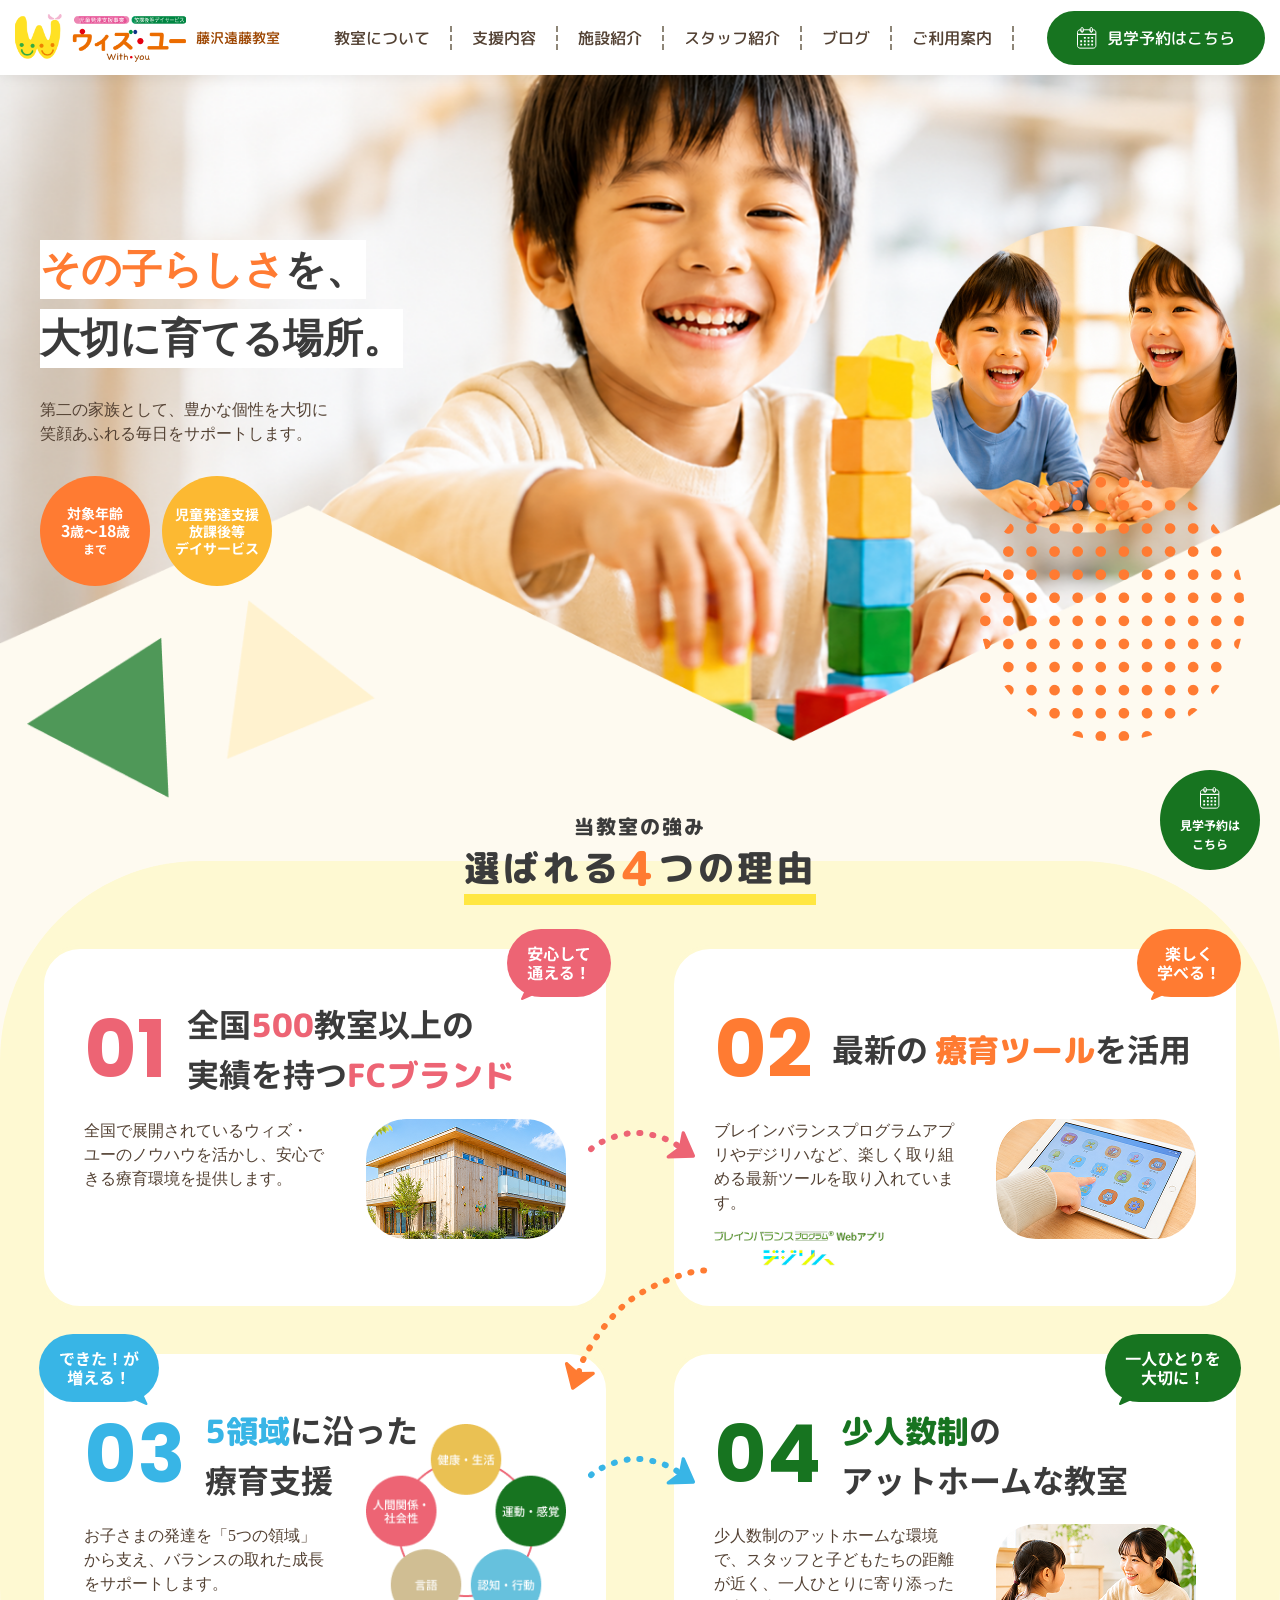
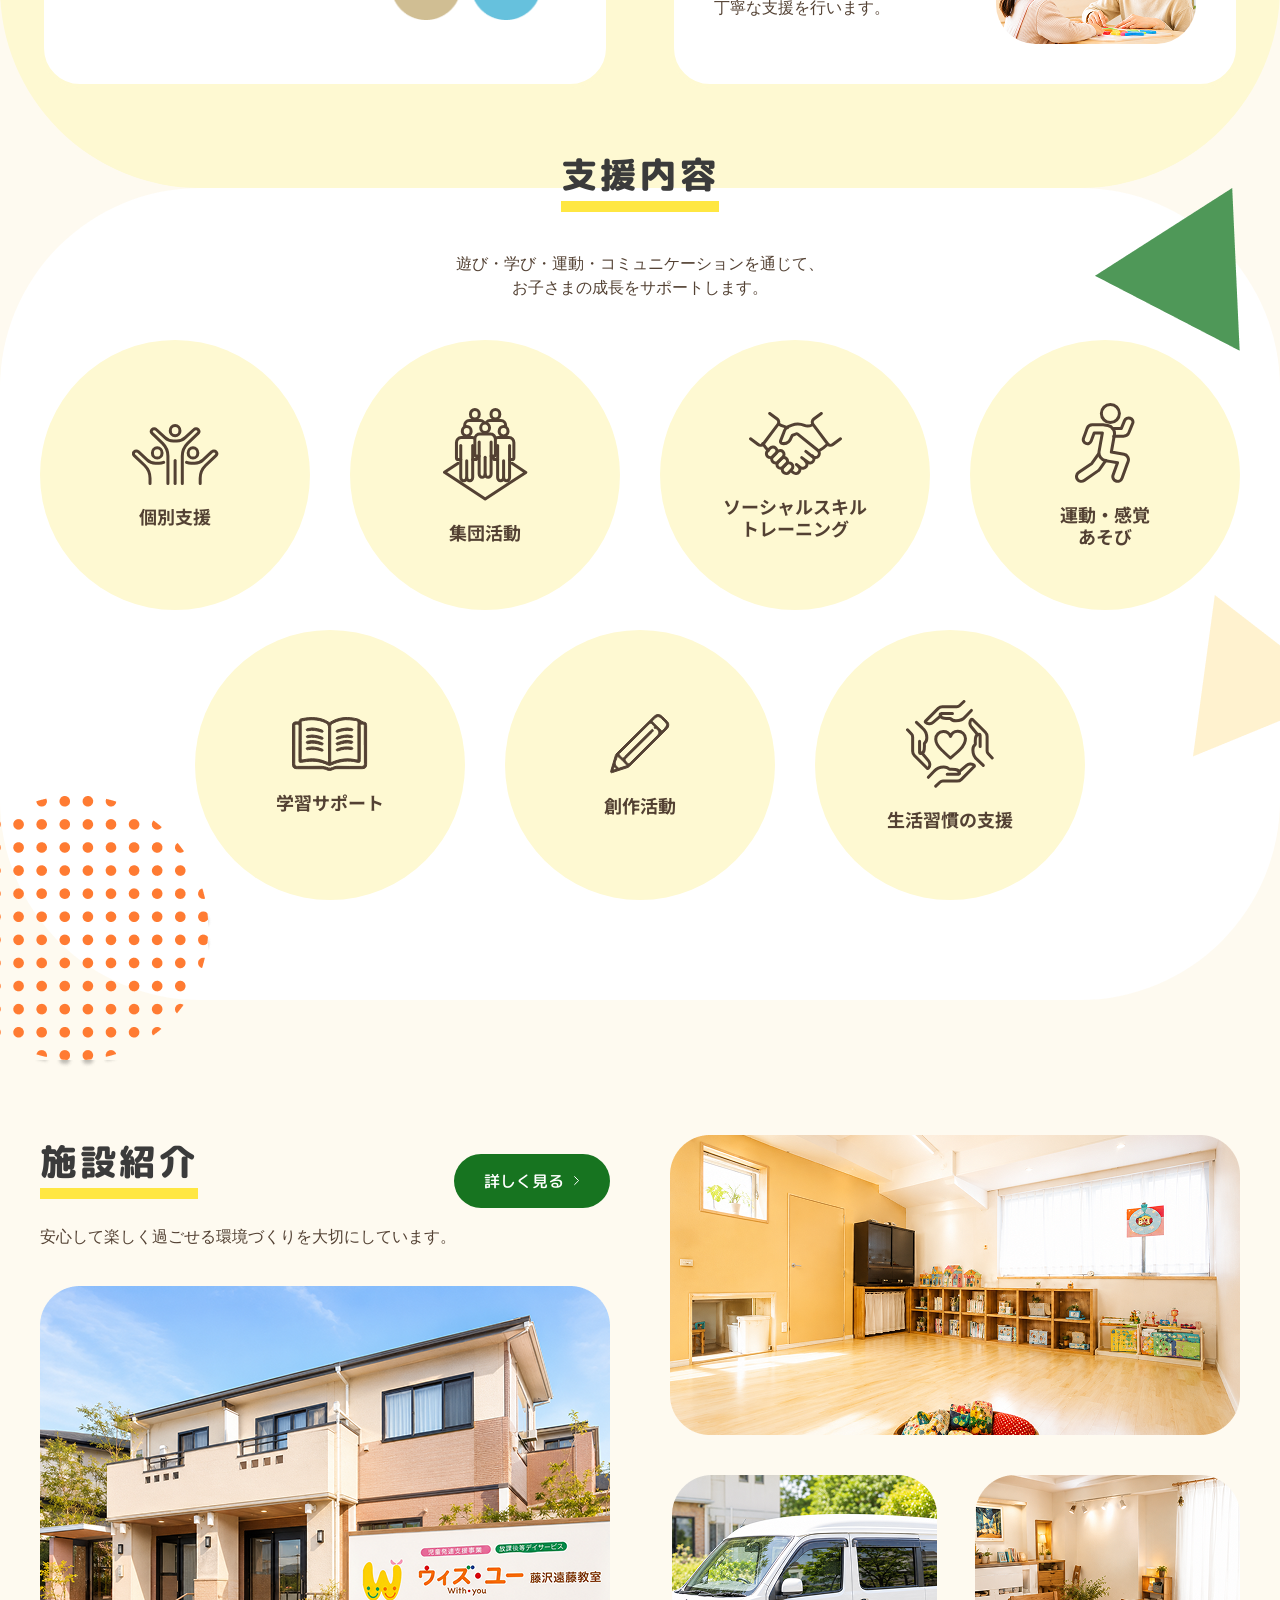
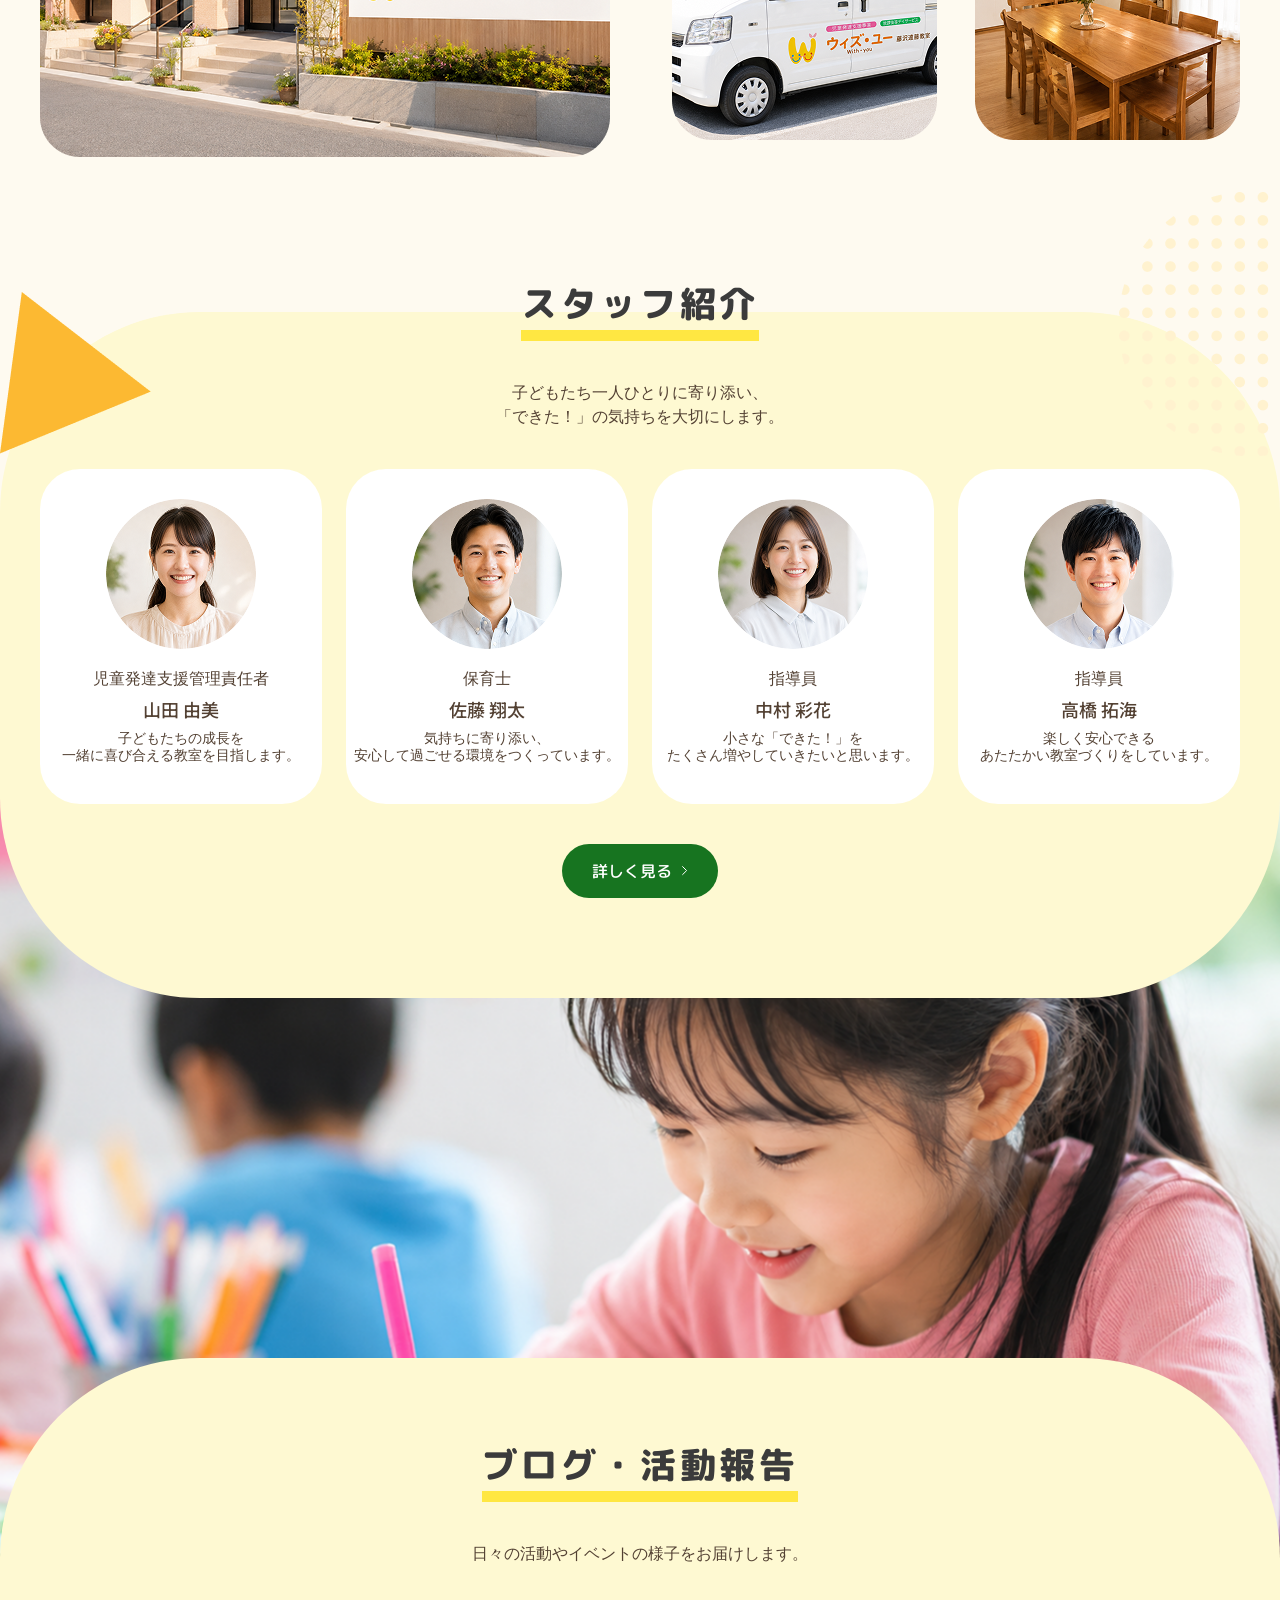
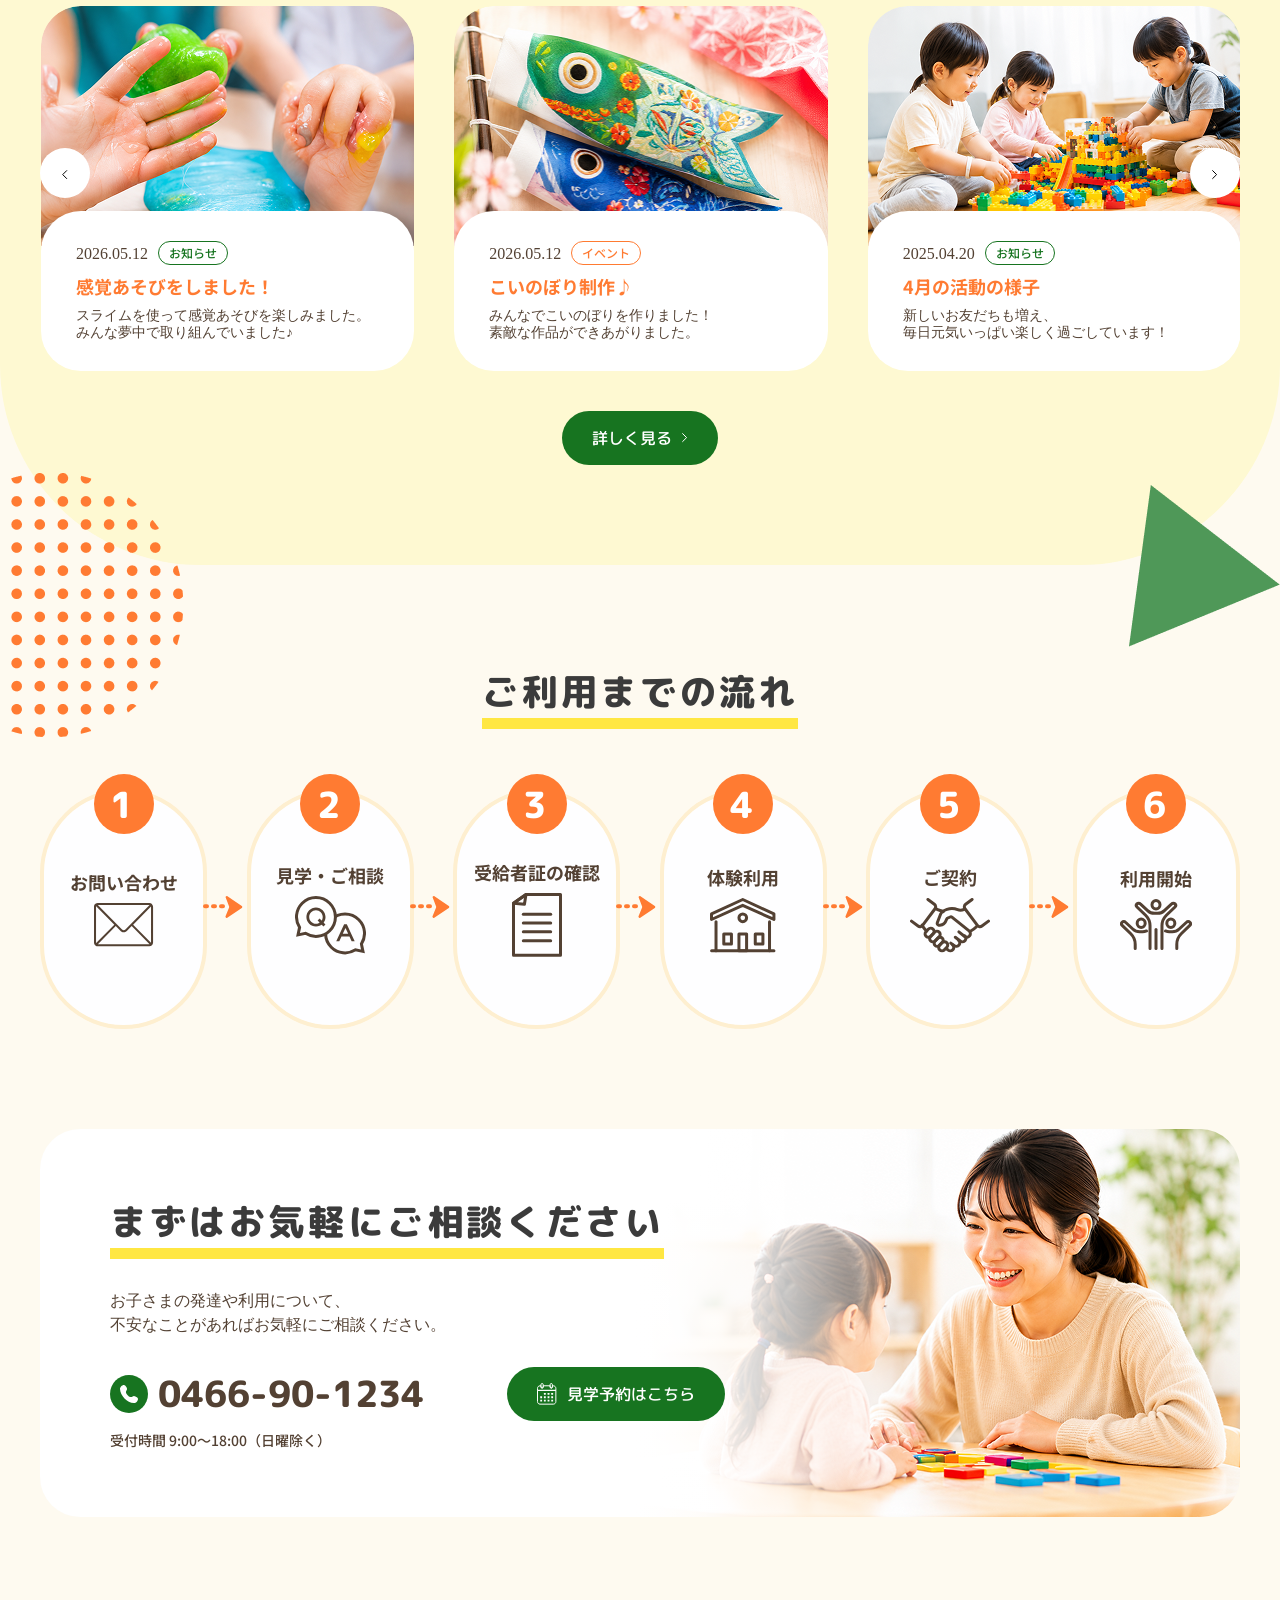
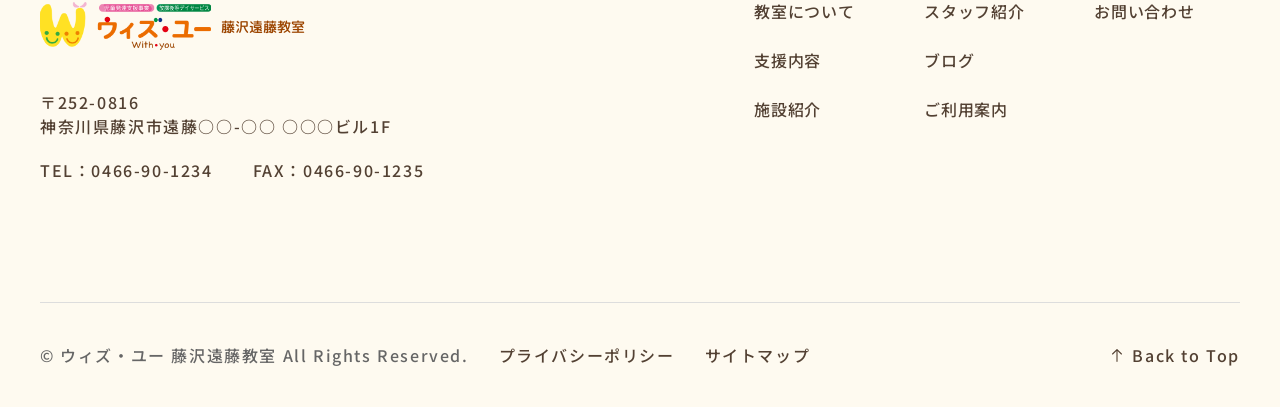
==== commit 875a6106: "fix" ====
--- a/index.html
+++ b/index.html
@@ -848,7 +848,7 @@
                 <div class="articles-slider">
                     <div id="owl-slider-one" class="owl-carousel owl-theme">
                         <div class="item">
-                            <div class="blog-card">
+                            <a href="#"><div class="blog-card">
                                 <div class="blog-banner">
                                     <img src="assets/images/blog1.png" alt="">
                                 </div>
@@ -865,10 +865,10 @@
                                         みんな夢中で取り組んでいました♪
                                     </p>
                                 </div>
-                            </div>
+                            </div></a>
                         </div>
                         <div class="item">
-                            <div class="blog-card">
+                            <a href="#"><div class="blog-card">
                                 <div class="blog-banner">
                                     <img src="assets/images/blog2.png" alt="">
                                 </div>
@@ -885,10 +885,10 @@
                                         素敵な作品ができあがりました。
                                     </p>
                                 </div>
-                            </div>
+                            </div></a>
                         </div>
                         <div class="item">
-                            <div class="blog-card">
+                            <a href="#"><div class="blog-card">
                                 <div class="blog-banner">
                                     <img src="assets/images/blog3.png" alt="">
                                 </div>
@@ -904,10 +904,10 @@
                                         <br> 毎日元気いっぱい楽しく過ごしています！
                                     </p>
                                 </div>
-                            </div>
+                            </div></a>
                         </div>
                         <div class="item">
-                            <div class="blog-card">
+                            <a href="#"><div class="blog-card">
                                 <div class="blog-banner">
                                     <img src="assets/images/blog1.png" alt="">
                                 </div>
@@ -924,10 +924,10 @@
                                         みんな夢中で取り組んでいました♪
                                     </p>
                                 </div>
-                            </div>
+                            </div></a>
                         </div>
                         <div class="item">
-                            <div class="blog-card">
+                            <a href="#"><div class="blog-card">
                                 <div class="blog-banner">
                                     <img src="assets/images/blog2.png" alt="">
                                 </div>
@@ -944,10 +944,10 @@
                                         素敵な作品ができあがりました。
                                     </p>
                                 </div>
-                            </div>
+                            </div></a>
                         </div>
                         <div class="item">
-                            <div class="blog-card">
+                            <a href="#"><div class="blog-card">
                                 <div class="blog-banner">
                                     <img src="assets/images/blog3.png" alt="">
                                 </div>
@@ -963,7 +963,7 @@
                                         <br> 毎日元気いっぱい楽しく過ごしています！
                                     </p>
                                 </div>
-                            </div>
+                            </div></a>
                         </div>
                     </div>
                     <div class="slider-nav">
@@ -1394,7 +1394,7 @@
                 </div>
             </div>
         </section>
-        <a href="#" class="reservation-btn">
+        <a href="contact.html" class="reservation-btn">
             <svg width="20" height="22" viewBox="0 0 20 22" fill="none" xmlns="http://www.w3.org/2000/svg">
                 <path
                     d="M18.85 5.29231V7.38091H0.5V5.29231C0.5 3.91237 1.6194 2.79297 3.00005 2.79297H3.94042V3.94013C3.94042 4.57297 4.45438 5.08694 5.08758 5.08694C5.72078 5.08694 6.23439 4.57297 6.23439 3.94013V2.79297H13.1156V3.94013C13.1156 4.57297 13.6295 5.08694 14.2624 5.08694C14.8952 5.08694 15.4096 4.57297 15.4096 3.94013V2.79297H16.3506C17.7316 2.79297 18.85 3.91237 18.85 5.29231Z"
--- a/assets/css/style.css
+++ b/assets/css/style.css
@@ -1 +1 @@
-@import"https://fonts.googleapis.com/css2?family=Poppins:ital,wght@0,100;0,200;0,300;0,400;0,500;0,600;0,700;0,800;0,900;1,100;1,200;1,300;1,400;1,500;1,600;1,700;1,800;1,900&display=swap";@import"https://fonts.googleapis.com/css2?family=Noto+Sans+JP:wght@100..900&display=swap";@import"https://fonts.googleapis.com/css2?family=M+PLUS+Rounded+1c&display=swap";@import"https://cdnjs.cloudflare.com/ajax/libs/font-awesome/6.5.1/css/all.min.css";@font-face{font-family:"Rounded Mplus 1c";src:url("../fonts/RoundedMplus1c-200.ttf");font-weight:200}@font-face{font-family:"Rounded Mplus 1c";src:url("../fonts/RoundedMplus1c-300.ttf");font-weight:300}@font-face{font-family:"Rounded Mplus 1c";src:url("../fonts/RoundedMplus1c-400.ttf");font-weight:400}@font-face{font-family:"Rounded Mplus 1c";src:url("../fonts/RoundedMplus1c-500.ttf");font-weight:500}@font-face{font-family:"Rounded Mplus 1c";src:url("../fonts/RoundedMplus1c-600.ttf");font-weight:600}@font-face{font-family:"Rounded Mplus 1c";src:url("../fonts/RoundedMplus1c-700.ttf");font-weight:700}@font-face{font-family:"Rounded Mplus 1c";src:url("../fonts/RoundedMplus1c-800.ttf");font-weight:800}@font-face{font-family:"Noto Sans JP";src:url("../fonts/Noto-Sans-JP.ttf")}h1,h2,h3,h4,h5,h6,p,a,span,b,small,strong,body,button,input,optgroup,select,textarea{font-family:"Rounded Mplus 1c"}body{overflow-x:hidden !important;background:#fefaf0;scroll-behavior:smooth}a,i,.form-control,select,option,input,div,.btn{text-decoration:none;transition:all .3s ease-in-out}textarea,input,.navbar-toggler,button{outline:2px solid rgba(0,0,0,0) !important;box-shadow:none !important}::-webkit-scrollbar{width:6px;height:6px}::-webkit-scrollbar-track{background:#fef9d2}::-webkit-scrollbar-thumb{background:#4f9858}.animated{animation:up-down 2s ease-in-out infinite alternate-reverse both}@keyframes up-down{0%{transform:translateY(10px)}100%{transform:translateY(-10px)}}.layout{width:100%;margin:0px auto;background:#fefaf0}.lg-container{width:100%;max-width:1410px;padding-left:15px;padding-right:15px;margin:0px auto}.md-container{width:100%;max-width:1230px;padding-left:15px;padding-right:15px;margin:0px auto}.btn-primary{display:flex !important;flex-direction:row !important;justify-content:center !important;align-items:center !important;padding:15px 30px !important;gap:10px !important;height:54px !important;background:#177420 !important;border-radius:100px !important;font-family:"Rounded Mplus 1c" !important;font-style:normal !important;font-weight:500 !important;font-size:16px !important;line-height:24px !important;color:#fff !important;border:none !important;transition:background .3s ease,transform .3s ease,box-shadow .3s ease !important}.btn-primary:hover{background:#ff7b32 !important;transform:translateY(-2px);box-shadow:0 10px 24px rgba(255,123,50,.4) !important}.header{width:100%;min-height:75px;display:flex;align-items:center;background:#fff;position:sticky;top:0;z-index:999;box-shadow:0 2px 12px rgba(0,0,0,.07)}.header .header-inner{width:100%;background:#fff;display:flex;align-items:center;justify-content:space-between}.header .header-inner .nav-brand{display:flex;align-items:center;gap:10px}.header .header-inner .nav-brand .logo{height:48px}.header .header-inner .nav-brand span{font-family:"Rounded Mplus 1c";font-style:normal;font-weight:500;font-size:14px;line-height:21px;color:#9c4500}.header .header-inner .nav-bar{display:flex;align-items:center}.header .header-inner .nav-bar a{display:flex;flex-direction:row;justify-content:center;align-items:center;padding:0px 20px;gap:10px;border-right:2px dashed #8e8678;font-family:"Rounded Mplus 1c";font-style:normal;font-weight:500;font-size:16px;line-height:24px;color:#534133}.header .header-inner .nav-bar a.active,.header .header-inner .nav-bar a:hover{color:#4f9858}.mobile-header{width:100%;height:70px;padding:5px 10px;display:flex;justify-content:space-between;align-items:center;background:#fff;position:sticky;top:0;z-index:999;box-shadow:0 2px 12px rgba(0,0,0,.07)}.mobile-header .nav-brand{display:flex;align-items:center;gap:10px}.mobile-header .nav-brand .logo{height:48px}.mobile-header .nav-brand span{font-family:"Rounded Mplus 1c";font-style:normal;font-weight:500;font-size:14px;line-height:21px;color:#9c4500}.hero-section{width:100%;height:auto;position:relative;margin-bottom:120px}.hero-section .hero-bottom-left{position:absolute;left:27px;bottom:-100px;width:360px;z-index:1}.hero-section .hero-bottom-right{position:absolute;right:36px;bottom:0px;width:264px;z-index:1}.hero-section .hero-bg{height:100%;width:100%;-o-object-fit:cover;object-fit:cover}.hero-section .hero-bg-sm{height:100%;width:100%;-o-object-fit:cover;object-fit:cover;-o-object-position:bottom;object-position:bottom}.hero-section .hero-content{width:100%;height:100%;position:absolute;top:0;left:0;right:0;bottom:0;padding:165px 0px}.hero-section .hero-content h2{font-family:"Rounded Mplus 1c Bold";font-style:normal;font-weight:700;font-size:40px;line-height:59px;color:#3b3b3b;width:-moz-fit-content;width:fit-content;background:#fff;margin-bottom:10px}.hero-section .hero-content h2 span{font-family:"Rounded Mplus 1c Bold";color:#ff7b32}.hero-section .hero-content p{margin-top:30px;font-family:"Noto Sans JP";font-style:normal;font-weight:400;font-size:16px;line-height:150%;color:#534133;margin-bottom:30px}.hero-section .hero-content .circles-row{display:flex;align-items:center;gap:12px}.hero-section .hero-content .circles-row .circle{display:flex;justify-content:center;align-items:center;padding:10px;gap:10px;width:110px;height:110px;border-radius:100px}.hero-section .hero-content .circles-row .circle h4{font-family:"Noto Sans JP";font-style:normal;font-weight:700;font-size:14px;line-height:17px;margin-bottom:0px;text-align:center;color:#fff}.hero-section .hero-content .circles-row .circle h4 span{font-family:"Noto Sans JP";font-size:16px}.hero-section .hero-content .circles-row .circle h4 small{font-family:"Noto Sans JP";font-size:12px}.center-heading{width:100%;display:flex;justify-content:center}.center-heading .heading{display:flex;flex-direction:column;justify-content:center;align-items:center;position:relative;z-index:1}.center-heading small{font-family:"Noto Sans JP";font-style:normal;font-weight:700;font-size:16px;line-height:19px;text-align:center;color:#534133;margin-bottom:10px}.center-heading h6{font-family:"Rounded Mplus 1c";font-style:normal;font-weight:700;font-size:20px;line-height:30px;display:flex;align-items:center;text-align:center;letter-spacing:.1em;color:#3b3b3b;margin-bottom:0px}.center-heading h3{font-family:"Rounded Mplus 1c";font-style:normal;font-weight:700;font-size:36px;line-height:53px;display:flex;align-items:flex-end;letter-spacing:.1em;color:#3b3b3b;border-bottom:11px solid #ffe742;margin-bottom:40px}.center-heading h3 span{font-family:"Rounded Mplus 1c";font-style:normal;font-weight:700;font-size:48px;display:flex;align-items:flex-end;letter-spacing:.1em;color:#ff7b32}.center-heading p{font-family:"Noto Sans JP";font-style:normal;font-weight:400;font-size:16px;line-height:150%;text-align:center;color:#534133;margin-bottom:40px}.strengths-section{width:100%;background:#fef9d2;border-radius:200px;padding:0px 0px 100px}.strengths-section .center-heading .heading{margin-top:-50px}.strengths-section .strengths-row{width:100%;gap:40px 60px;display:flex;flex-wrap:wrap}.strengths-section .strengths-row .strengths-card{display:flex;flex-direction:column;align-items:flex-start;padding:40px;gap:10px;width:calc(50% - 30px);min-height:316px;background:#fff;border:4px solid #fef9d2;border-radius:40px;position:relative}.strengths-section .strengths-row .strengths-card .top-right{position:absolute;top:-20px;right:-5px;z-index:1}.strengths-section .strengths-row .strengths-card .top-left{position:absolute;top:-20px;left:-5px;z-index:1}.strengths-section .strengths-row .strengths-card .arrow1{position:absolute;top:50%;right:-90px;z-index:1}.strengths-section .strengths-row .strengths-card .arrow2{position:absolute;bottom:-90px;left:-130px;z-index:1}.strengths-section .strengths-row .strengths-card .arrow3{position:absolute;top:30%;right:-90px;z-index:1}.strengths-section .strengths-row .strengths-card .heading{display:flex;align-items:center;gap:20px;width:100%}.strengths-section .strengths-row .strengths-card .heading .number{font-family:"Poppins";font-style:normal;font-weight:700;font-size:80px;line-height:150%;color:#000}.strengths-section .strengths-row .strengths-card .heading .text{font-family:"Noto Sans JP";font-style:normal;font-weight:700;font-size:32px;line-height:150%;color:#3b3b3b}.strengths-section .strengths-row .strengths-card .discription{width:100%;display:flex;gap:40px}.strengths-section .strengths-row .strengths-card .discription .text{width:calc(100% - 240px)}.strengths-section .strengths-row .strengths-card .discription .text p{font-family:"Noto Sans JP";font-style:normal;font-weight:400;font-size:16px;line-height:150%;color:#534133}.strengths-section .strengths-row .strengths-card .discription .text img{max-width:170px}.strengths-section .strengths-row .strengths-card .discription .img{width:200px;height:120px;border-radius:40px;overflow:hidden}.strengths-section .strengths-row .strengths-card .discription .img img{width:100%;height:100%;-o-object-fit:cover;object-fit:cover}.strengths-section .strengths-row .strengths-card .discription .img2{width:200px;border-radius:40px;overflow:hidden;margin-top:-100px}.strengths-section .strengths-row .strengths-card .discription .img2 img{width:100%;height:100%}.support-details-section{width:100%;background:#fff;padding:0px 0px 100px;border-radius:200px;position:relative}.support-details-section .support-v1{position:absolute;top:0;right:40px;z-index:1}.support-details-section .support-v2{position:absolute;bottom:30%;right:0;z-index:1}.support-details-section .support-v3{position:absolute;bottom:-68px;left:0;z-index:1}.support-details-section .center-heading .heading{margin-top:-40px}.support-details-section .support-details-row{width:100%;display:flex;justify-content:center;align-items:center;flex-wrap:wrap;gap:20px 40px}.support-details-section .support-details-row .support-card{display:flex;flex-direction:row;flex-direction:column;justify-content:center;align-items:center;padding:10px;gap:20px;width:270px;height:270px;background:#fef9d2;border-radius:1000px}.support-details-section .support-details-row .support-card p{font-family:"Noto Sans JP";font-style:normal;font-weight:700;font-size:18px;line-height:22px;text-align:center;color:#534133;margin-bottom:0px}.facility-section{width:100%;padding:135px 0px 155px}.facility-section .facility-row{width:100%;display:flex;gap:60px}.facility-section .facility-row .facility-col{width:calc(100% - 30px);min-height:300px}.facility-section .facility-row .facility-col .heading{width:100%}.facility-section .facility-row .facility-col .heading .title{width:100%;display:flex;justify-content:space-between;align-items:center}.facility-section .facility-row .facility-col .heading h3{font-family:"Rounded Mplus 1c";font-style:normal;font-weight:700;font-size:36px;line-height:53px;display:flex;align-items:flex-end;letter-spacing:.1em;color:#3b3b3b;border-bottom:11px solid #ffe742;margin-bottom:28px}.facility-section .facility-row .facility-col .heading p{font-family:"Noto Sans JP";font-style:normal;font-weight:400;font-size:16px;line-height:19px;color:#534133;margin-bottom:40px}.facility-section .facility-row .facility-col .banner{width:100%;height:auto}.facility-section .facility-row .facility-col .banner img{width:100%;height:100%}.staff-section{width:100%;min-height:600px;background:#fef9d2;border-radius:200px;padding:0px 0px 100px;position:relative;z-index:1}.staff-section .staff-v1{position:absolute;top:-120px;right:0px;z-index:2}.staff-section .staff-v2{position:absolute;top:-20px;left:0px;z-index:2}.staff-section .center-heading .heading{margin-top:-35px}.staff-section .staff-row-outer{overflow-x:auto !important}.staff-section .staff-row-outer::-webkit-scrollbar{width:0px;height:0px}.staff-section .staff-section-row{width:1200px}.staff-section .staff-card{display:flex;flex-direction:column;align-items:center;padding:30px 5px;width:100%;max-width:300px;margin:0px auto;height:calc(100% - 40px);margin-bottom:40px;background:#fff;border-radius:40px}.staff-section .staff-card .profile{width:150px;height:150px;border-radius:100px;overflow:hidden;-o-object-fit:cover;object-fit:cover;-o-object-position:center;object-position:center;margin-bottom:20px}.staff-section .staff-card h6{margin-bottom:10px;font-family:"Noto Sans JP";font-style:normal;font-weight:400;font-size:16px;line-height:19px;text-align:center;color:#534133}.staff-section .staff-card h4{margin-bottom:10px;font-family:"Noto Sans JP";font-style:normal;font-weight:500;font-size:18px;line-height:22px;text-align:center;color:#534133}.staff-section .staff-card p{margin-bottom:10px;font-family:"Noto Sans JP";font-style:normal;font-weight:400;font-size:14px;line-height:17px;text-align:center;color:#534133}.p-center{width:100%;display:flex;justify-content:center;align-items:center}.banner-section{width:100%;height:auto;height:800px;margin-top:-220px;margin-bottom:-220px}.banner-section img{width:100%;height:100%;-o-object-fit:cover;object-fit:cover}.blog-section{width:100%;min-height:600px;background:#fef9d2;border-radius:200px;padding:80px 0px 100px;position:relative;z-index:1}.blog-section .blog-row-outer{overflow-x:auto !important}.blog-section .blog-row-outer::-webkit-scrollbar{width:0px;height:0px}.blog-section .blog-row{width:1200px}.blog-card{max-width:500px;margin:0px auto;width:100%;display:flex;flex-direction:column;margin-bottom:40px;position:relative;z-index:1}.blog-card .blog-banner{width:100%;height:240px;overflow:hidden;border-radius:40px 40px 0px 0px}.blog-card .blog-banner img{width:100%;height:100%;-o-object-fit:cover;object-fit:cover}.blog-card .blog-content{display:flex;flex-direction:column;padding:30px 35px;width:100%;min-height:160px;margin-top:-35px;background:#fff;border-radius:40px}.blog-card .blog-content h6{display:flex;align-items:center;gap:10px;font-family:"Noto Sans JP";font-style:normal;font-weight:400;font-size:16px;line-height:19px;text-align:center;color:#534133;margin-bottom:10px}.blog-card .blog-content h6 span.success{display:flex;flex-direction:row;justify-content:center;align-items:center;padding:5px 10px;gap:10px;height:24px;width:-moz-fit-content;width:fit-content;border:1px solid #177420;border-radius:100px;font-family:"Noto Sans JP";font-style:normal;font-weight:500;font-size:12px;line-height:14px;text-align:center;color:#177420}.blog-card .blog-content h6 span.warning{display:flex;flex-direction:row;justify-content:center;align-items:center;padding:5px 10px;gap:10px;height:24px;width:-moz-fit-content;width:fit-content;border:1px solid #ff7b32;border-radius:100px;font-family:"Noto Sans JP";font-style:normal;font-weight:500;font-size:12px;line-height:14px;text-align:center;color:#ff7b32}.blog-card .blog-content h4{font-family:"Noto Sans JP";font-style:normal;font-weight:700;font-size:18px;line-height:22px;margin-bottom:10px;color:#ff7b32}.blog-card .blog-content p{font-family:"Noto Sans JP";font-style:normal;font-weight:400;font-size:14px;line-height:17px;color:#534133;margin-bottom:0px}.usage-flow-section{padding:100px 0px;position:relative}.usage-flow-section .flow-v1{position:absolute;top:-92px;left:0px;z-index:1}.usage-flow-section .flow-v2{position:absolute;top:-80px;right:0px;z-index:1}.usage-flow-section .flow-row-outer{padding-top:20px;overflow-x:auto !important}.usage-flow-section .flow-row-outer::-webkit-scrollbar{width:0px;height:0px}.usage-flow-section .flow-row{display:flex;align-items:center;justify-content:space-between;width:1200px}.usage-flow-section .flow-row .flow-pills{display:flex;flex-direction:column;align-items:center;justify-content:center;padding:60px 10px;gap:10px;isolation:isolate;width:167px;height:240px;background:#fefeff;border:4px solid #feefd0;border-radius:100px;position:relative}.usage-flow-section .flow-row .flow-pills .arrow-right{position:absolute;right:-40px;top:50%;transform:translateY(-50%)}.usage-flow-section .flow-row span{position:absolute;display:flex;flex-direction:column;justify-content:center;align-items:center;padding:0px;gap:10px;position:absolute;width:60px;height:60px;top:-19px;left:50%;transform:translateX(-50%);background:#ff7b32;border-radius:100px;font-family:"Rounded Mplus 1c";font-style:normal;font-weight:700;font-size:36px;line-height:53px;letter-spacing:.1em;color:#fff}.usage-flow-section .flow-row p{font-family:"Noto Sans JP";font-style:normal;font-weight:700;font-size:18px;line-height:22px;margin-bottom:0px;text-align:center;color:#534133}.footer-section .contact-card{background:linear-gradient(90deg, #FFFFFF 49.21%, rgba(255, 255, 255, 0) 74.83%),url(../images/contact-bg.png);border-radius:40px;width:100%;min-height:200px;padding:66px 70px;margin-bottom:85px;background-position:right}.footer-section .contact-card h4{width:-moz-fit-content;width:fit-content;font-family:"Rounded Mplus 1c";font-style:normal;font-weight:700;font-size:36px;line-height:53px;display:flex;align-items:flex-end;letter-spacing:.1em;color:#3b3b3b;border-bottom:11px solid #ffe742;margin-bottom:30px}.footer-section .contact-card p{font-family:"Noto Sans JP";font-style:normal;font-weight:400;font-size:16px;line-height:150%;color:#534133;margin-bottom:30px}.footer-section .contact-card .contact-number{display:flex;justify-content:space-between;max-width:615px;width:100%}.footer-section .contact-card .contact-number .number h5{font-family:"Rounded Mplus 1c";font-style:normal;font-weight:700;font-size:36px;line-height:53px;color:#534133;display:flex;align-items:center;gap:10px;margin-bottom:10px}.footer-section .contact-card .contact-number .number p{font-family:"Noto Sans JP";font-style:normal;font-weight:500;font-size:14px;line-height:150%;color:#534133;margin-bottom:0px}.footer-section .footer-content{width:100%;padding-bottom:100px;border-bottom:1px solid #ddd}.footer-section .footer-content .footer-disc .f-brand{display:flex;align-items:center;gap:10px;margin-bottom:40px}.footer-section .footer-content .footer-disc .f-brand .logo{height:48px}.footer-section .footer-content .footer-disc .f-brand span{font-family:"Rounded Mplus 1c";font-style:normal;font-weight:500;font-size:14px;line-height:21px;color:#9c4500}.footer-section .footer-content .footer-disc p{font-family:"Noto Sans JP";font-style:normal;font-weight:500;font-size:16px;line-height:150%;letter-spacing:.1em;color:#534133;margin-bottom:20px}.footer-section .footer-content .footer-disc .contect-row{display:flex;align-items:center;gap:40px}.footer-section .footer-content .f-nav{display:flex;flex-direction:column;gap:30px;margin-bottom:30px}.footer-section .footer-content .f-nav a{font-family:"Noto Sans JP";font-style:normal;font-weight:500;font-size:16px;line-height:19px;letter-spacing:.05em;color:#534133}.footer-section .bottom{display:flex;justify-content:space-between;align-items:center;padding:40px 0px}.footer-section .bottom .bottom-nav{display:flex;align-items:center;gap:30px}.footer-section .bottom .bottom-nav span{font-family:"Noto Sans JP";font-style:normal;font-weight:500;font-size:16px;line-height:150%;letter-spacing:.1em;color:#666}.footer-section .bottom .bottom-nav a{font-family:"Noto Sans JP";font-style:normal;font-weight:500;font-size:16px;line-height:150%;letter-spacing:.1em;color:#534133}.footer-section .bottom .back-to-top{display:flex;align-items:center;gap:10px}.footer-section .bottom .back-to-top span{font-family:"Noto Sans JP";font-style:normal;font-weight:500;font-size:16px;line-height:150%;letter-spacing:.1em;color:#534133}.other-hero-section{width:100%;display:flex;position:relative}.other-hero-section .contact-hero-v1{position:absolute;left:0;bottom:-110px;z-index:1}.other-hero-section .hero-content{width:calc(100% - 790px);padding:30px 30px 30px 100px;height:auto;position:relative}.other-hero-section .hero-content .classroom-hero-v1{position:absolute;right:-20px;bottom:-40px;z-index:1}.other-hero-section .hero-content .breadcrumb{display:flex;align-items:center;gap:10px;margin-bottom:60px}.other-hero-section .hero-content .breadcrumb span{font-family:"Noto Sans JP";font-style:normal;font-weight:400;font-size:16px;line-height:150%;color:#9c4500}.other-hero-section .hero-content h2{font-family:"Rounded Mplus 1c";font-style:normal;font-weight:700;font-size:40px;line-height:59px;color:#3b3b3b;background:#fff;min-height:59px;width:-moz-fit-content;width:fit-content;margin-bottom:10px;padding:5px 10px}.other-hero-section .hero-content h2 span{font-family:"Rounded Mplus 1c";color:#ff7b32}.other-hero-section .hero-content p{font-family:"Noto Sans JP";font-style:normal;font-weight:400;font-size:16px;margin-top:30px;line-height:150%;color:#000}.other-hero-section .hero-banner{height:425px;width:790px;position:relative;z-index:2}.other-hero-section .hero-banner img{width:100%;height:100%;-o-object-fit:cover;object-fit:cover}.contact-form-section{padding:80px 0px 120px}.contact-form-section .form-card{width:100%;max-width:800px;margin:0px auto}.contact-form-section .form-card .form-group{display:flex;margin-bottom:30px}.contact-form-section .form-card .form-group .title{width:160px;display:flex;padding:18px 0px;gap:5px;font-family:"Noto Sans JP";font-style:normal;font-weight:700;font-size:16px;line-height:150%;color:#000}.contact-form-section .form-card .form-group .title span{font-family:"Noto Sans JP";font-style:normal;font-weight:700;font-size:12px;line-height:150%;text-align:center;color:#ed792b}.contact-form-section .form-card .form-group .input{width:calc(100% - 160px);display:flex;align-items:center;gap:20px;flex-wrap:wrap}.contact-form-section .form-card .form-group .form-control{display:flex;flex-direction:row;align-items:center;padding:20px;gap:10px;min-height:64px;background:#fff;border:1px solid #ddd;border-radius:10px;padding:20px;color:#000;outline:none}.contact-form-section .form-card .form-group .form-control::-moz-placeholder{font-family:"Noto Sans JP";font-style:normal;font-weight:400;font-size:16px;line-height:150%;color:#999}.contact-form-section .form-card .form-group .form-control::placeholder{font-family:"Noto Sans JP";font-style:normal;font-weight:400;font-size:16px;line-height:150%;color:#999}.contact-form-section .form-card .form-group .checkbox-group{display:flex;flex-wrap:wrap;align-items:center;gap:20px}.contact-form-section .form-card .form-group .checkbox-group label{font-family:"Noto Sans JP";font-style:normal;font-weight:700;font-size:16px;line-height:150%;cursor:pointer;color:#000;display:flex;align-items:center;gap:10px}.contact-form-section .form-card .form-group .checkbox-group .check-box{width:30px;height:30px;background:#fff;border:1px solid #d9d9d9 !important;border-radius:5px;-webkit-appearance:none;-moz-appearance:none;appearance:none;cursor:pointer;flex-shrink:0;position:relative;display:flex;align-items:center;justify-content:center}.contact-form-section .form-card .form-group .checkbox-group .check-box:checked{background:#4f9858;border-color:#4f9858}.contact-form-section .form-card .form-group .checkbox-group .check-box:checked::after{content:"✓";color:#fff;font-size:20px;font-weight:bold;line-height:1}.contact-form-section .form-card .form-group select.form-control{width:100%;cursor:pointer;-webkit-appearance:none;-moz-appearance:none;appearance:none;background:url('data:image/svg+xml;utf8,<svg xmlns="http://www.w3.org/2000/svg" width="10" height="6" viewBox="0 0 10 6"><path fill="%23333" d="M1 1l4 4 4-4"/></svg>') no-repeat;background-position:right 15px center;padding-right:35px;background-color:#fff}.contact-form-section .form-card .form-group .privacy-label{display:flex;align-items:center;gap:10px}.contact-form-section .form-card .form-group .privacy-label a{font-family:"Noto Sans JP";font-style:normal;font-weight:500;font-size:16px;line-height:150%;-webkit-text-decoration-line:underline;text-decoration-line:underline;color:#000}.btn-submit{display:flex;flex-direction:row;justify-content:space-between;align-items:center;padding:15px 40px;gap:10px;width:400px;height:54px;background:#ff7b32;border-radius:100px;font-family:"Rounded Mplus 1c";font-style:normal;font-weight:500;font-size:16px;line-height:24px;text-align:center;color:#fff}.btn-submit:hover{background:#177420;color:#fff;transform:translateY(-2px);box-shadow:0 10px 24px rgba(23,116,32,.4)}.contact-info{width:100%;display:flex;justify-content:center;margin-bottom:120px;position:relative}.contact-info .contact-info-v1{position:absolute;bottom:-100px;right:50px}.contact-info .map{width:50%;height:auto;background:#f5f5f5}.contact-info .map img{width:100%;height:100%;-o-object-fit:cover;object-fit:cover}.contact-info .info{padding:0px 60px;display:flex;width:50%;height:auto}.contact-info .info h3{font-family:"Rounded Mplus 1c";font-style:normal;font-weight:700;font-size:36px;line-height:53px;display:flex;align-items:flex-end;width:-moz-fit-content;width:fit-content;letter-spacing:.1em;color:#3b3b3b;border-bottom:11px solid #ffe742;margin-bottom:40px}.contact-info .info .info-row{width:100%;padding:20px 0px}.contact-info .info .info-row span{font-family:"Noto Sans JP";font-style:normal;font-weight:400;font-size:16px;line-height:150%;color:#000}.classroom-concept-section{padding:60px 0px 80px}.classroom-concept-section .banner{width:100%}.classroom-concept-section .banner img{width:100%}.classroom-concept-section .content{padding:20px;width:100%;height:100%;display:flex;flex-direction:column;justify-content:center}.classroom-concept-section .content h3{font-family:"Rounded Mplus 1c";font-style:normal;font-weight:700;font-size:36px;line-height:53px;display:flex;align-items:flex-end;letter-spacing:.1em;color:#3b3b3b;width:-moz-fit-content;width:fit-content;border-bottom:11px solid #ffe742;margin-bottom:20px}.classroom-concept-section .content h5{font-family:"Noto Sans JP";font-style:normal;font-weight:700;font-size:32px;line-height:150%;color:#3b3b3b;margin-bottom:40px}.classroom-concept-section .content h6{font-family:"Noto Sans JP";font-style:normal;font-weight:700;font-size:24px;line-height:150%;color:#ff7b32;margin-bottom:20px}.classroom-concept-section .content p{font-family:"Noto Sans JP";font-style:normal;font-weight:400;font-size:16px;line-height:150%;color:#000}.management-philosophy-section{width:100%;min-height:300px;background:#fff2cf;border-radius:200px;padding:0px 0px 100px;position:relative;z-index:1}.management-philosophy-section .center-heading .heading{margin-top:-35px}.management-philosophy-section .management-philosophy-row{width:100%;display:flex;justify-content:center;gap:60px;align-items:center}.management-philosophy-section .management-philosophy-row .m-p-card{display:flex;flex-direction:column;justify-content:center;align-items:center;padding:20px;width:270px;height:270px;background:#fff;border-radius:1000px}.management-philosophy-section .management-philosophy-row .m-p-card svg{margin-bottom:20px}.management-philosophy-section .management-philosophy-row .m-p-card h6{margin-bottom:10px;font-family:"Noto Sans JP";font-style:normal;font-weight:700;font-size:24px;line-height:29px;text-align:center;color:#ff7b32}.management-philosophy-section .management-philosophy-row .m-p-card p{margin-bottom:0px;font-family:"Noto Sans JP";font-style:normal;font-weight:400;font-size:16px;line-height:150%;text-align:center;color:#000}.classroom-strengths-section{width:100%;min-height:400px;background:#fef9d2;border-radius:200px;padding:0px 0px 40px;position:relative;z-index:2}.classroom-strengths-section .sc-v1{position:absolute;right:0;top:30%;z-index:1}.classroom-strengths-section .sc-v2{position:absolute;left:0;top:50%;z-index:1}.classroom-strengths-section .center-heading .heading{margin-top:-35px}.classroom-strengths-section .strengths-cards-row{margin-bottom:40px;overflow-x:auto !important}.classroom-strengths-section .strengths-cards-row::-webkit-scrollbar{width:0px;height:0px}.classroom-strengths-section .strengths-cards-row .banner{width:100%}.classroom-strengths-section .strengths-cards-row .banner img{width:100%;height:100%;max-width:570px;max-height:475px}.classroom-strengths-section .strengths-cards-row .content{width:100%;height:100%;display:flex;flex-direction:column;justify-content:center;max-width:570px;margin:0px auto}.classroom-strengths-section .strengths-cards-row .content .heading{margin-bottom:20px}.classroom-strengths-section .strengths-cards-row .content h6{font-family:"Noto Sans JP";font-style:normal;font-weight:700;font-size:24px;line-height:150%;color:#ff7b32;margin-bottom:20px}.classroom-strengths-section .strengths-cards-row .content p{display:flex;align-items:center;margin-bottom:10px;gap:10px;font-family:"Noto Sans JP";font-style:normal;font-weight:400;font-size:18px;color:#000}.classroom-strengths-section .strengths-cards-row .content p span{font-family:"Noto Sans JP";font-style:normal;font-weight:400;font-size:18px;color:#000}.classroom-strengths-section .strengths-cards-row .strengths-card{display:flex;flex-direction:column;align-items:center;justify-content:center;padding:40px 30px;gap:20px;isolation:isolate;max-width:270px;height:calc(100% - 20px);margin-bottom:20px;background:#fff;border:4px solid #fef9d2;border-radius:40px}.classroom-strengths-section .strengths-cards-row .strengths-card h1{font-family:"Poppins";font-style:normal;font-weight:700;font-size:64px;line-height:50px;color:#000;margin-bottom:0px}.classroom-strengths-section .strengths-cards-row .strengths-card h5{font-family:"Noto Sans JP";font-style:normal;font-weight:700;font-size:24px;line-height:150%;text-align:center;color:#3b3b3b;max-width:210px;margin-bottom:0px}.classroom-strengths-section .strengths-cards-row .strengths-card p{font-family:"Noto Sans JP";font-style:normal;font-weight:400;font-size:16px;line-height:150%;text-align:center;color:#534133;margin-bottom:0px}.service-introduction-section{padding:0px 0px 100px;position:relative;z-index:2}.service-introduction-section .si-v1{position:absolute;top:-110px;left:0px;z-index:1}.service-introduction-section .si-v2{position:absolute;bottom:0px;right:0px;z-index:1}.service-introduction-section .center-heading .heading{margin-top:-30px}.service-introduction-section .service-introduction-card{width:100%;padding:40px;max-width:570px;height:450px;position:relative;z-index:2;margin:0px auto;background:#fff;border-radius:40px;height:calc(100% - 40px);margin-bottom:40px}.service-introduction-section .service-introduction-card h6{font-family:"Noto Sans JP";font-style:normal;font-weight:700;font-size:26px;line-height:150%;color:#ff7b32;margin-bottom:10px}.service-introduction-section .service-introduction-card .tag{display:flex;flex-direction:row;justify-content:center;align-items:center;padding:5px 20px;gap:10px;height:34px;background:#ff7b32;border-radius:100px;width:-moz-fit-content;width:fit-content;margin-bottom:20px;font-family:"Noto Sans JP";font-style:normal;font-weight:700;font-size:16px;line-height:150%;color:#fff}.service-introduction-section .service-introduction-card .banner{width:100%;height:267px;border-radius:40px;overflow:hidden}.service-introduction-section .service-introduction-card .banner img{width:100%;height:100%;-o-object-fit:cover;object-fit:cover}.service-introduction-section .service-introduction-card .content p{font-family:"Noto Sans JP";font-style:normal;font-weight:400;font-size:16px;line-height:150%;color:#534133;margin-bottom:20px}.service-introduction-section .service-introduction-card .content .points{display:flex;align-items:center;margin-bottom:10px;gap:10px;font-family:"Noto Sans JP";font-style:normal;font-weight:400;font-size:18px;color:#000}.service-introduction-section .service-introduction-card .content .points span{font-family:"Noto Sans JP";font-style:normal;font-weight:400;font-size:18px;color:#000;width:calc(100% - 30px)}.flow-of-the-day-section{padding:0px 0px 80px;position:relative}.flow-of-the-day-section .fd-v1{position:absolute;top:-40px;right:230px;z-index:1}.flow-of-the-day-section .flow-heading{margin-bottom:10px}.flow-of-the-day-section .center-heading .heading{margin-top:-40px}.flow-of-the-day-section .flow-section{position:relative;display:flex;flex-direction:column;gap:40px}.flow-of-the-day-section .flow-section .line{position:absolute;height:100%;width:4px;background:#ffe742;margin-left:98px}.flow-of-the-day-section .flow-section .flow-card{width:100%;display:flex;align-items:center;position:relative}.flow-of-the-day-section .flow-section .flow-card .time{width:110px;font-family:"Noto Sans JP";font-style:normal;font-weight:700;font-size:26px;line-height:150%;color:#3b3b3b;display:flex;align-items:center;justify-content:space-between}.flow-of-the-day-section .flow-section .flow-card .time .dot{width:20px;height:20px;background:#ffe742;border-radius:100px}.flow-of-the-day-section .flow-section .flow-card .detail{display:flex;align-items:center;justify-content:space-between;padding-left:50px;width:calc(100% - 110px)}.flow-of-the-day-section .flow-section .flow-card .detail h6{font-family:"Noto Sans JP";font-style:normal;font-weight:700;font-size:26px;line-height:150%;color:#3b3b3b;margin-bottom:0px}.flow-of-the-day-section .flow-section .flow-card .detail .banner{width:185px;height:185px;border-radius:40px;-o-object-fit:cover;object-fit:cover}.main-blog-section{padding:60px 0px 140px;position:relative}.main-blog-section .blog-main-v1{position:absolute;bottom:-50px;right:0px}.main-blog-section .tab-pills{display:flex;justify-content:center;align-items:center;gap:20px;margin-bottom:40px}.main-blog-section .tab-pills .pill{display:flex;flex-direction:row;justify-content:center;align-items:center;padding:15px 20px;gap:10px;width:-moz-fit-content;width:fit-content;height:54px;background:#fdf9dd;border-radius:100px;font-family:"Noto Sans JP";font-style:normal;font-weight:700;font-size:16px;line-height:150%;color:#177420}.main-blog-section .tab-pills .pill svg path{stroke:#177420 !important}.main-blog-section .tab-pills .pill:hover,.main-blog-section .tab-pills .pill.active{color:#fff;background:#fc9557;box-shadow:0 8px 20px rgba(252,149,87,.45)}.main-blog-section .tab-pills .pill:hover svg path,.main-blog-section .tab-pills .pill.active svg path{stroke:#fff !important}.pagination{gap:14px}.pagination .page-link{display:flex;flex-direction:row;justify-content:center;align-items:center;padding:5px;gap:10px;width:50px;height:50px;background:#fff;border:none !important;border-radius:100px !important;font-family:"Noto Sans JP";font-style:normal;font-weight:400;font-size:14px;line-height:17px;color:#534133}.pagination .page-link.active,.pagination .page-link:hover{background:#ff7b32;color:#fff;box-shadow:0 8px 20px rgba(255,123,50,.4)}.pagination .page-link.active svg path,.pagination .page-link:hover svg path{stroke:#fff}.articles-section{width:100%;min-height:400px;background:#fef9d2;border-radius:200px;padding:0px 0px 40px;position:relative;margin-bottom:100px}.articles-section .center-heading .heading{margin-top:-35px}.articles-slider{position:relative}.articles-slider .vw-100{width:100vw}.articles-slider .slider-nav{display:flex;justify-content:space-between;width:100%;align-items:center;top:35%;z-index:999;position:absolute}.articles-slider .slider-nav .custom-prev,.articles-slider .slider-nav .custom-next{padding:5px;gap:10px;isolation:isolate;width:50px;height:50px;border:none;background:#fff;border-radius:100px;transition:box-shadow .3s ease,transform .3s ease}.articles-slider .slider-nav .custom-prev:hover,.articles-slider .slider-nav .custom-next:hover{box-shadow:0 8px 20px rgba(23,116,32,.3);transform:translateY(-2px)}.atmosphere-section{width:100%;min-height:400px;background:#fff;border-radius:200px;padding:80px 0px;margin-top:60px}.atmosphere-section .content{width:100%;height:100%;display:flex;flex-direction:column;justify-content:center}.atmosphere-section .content h3{font-family:"Rounded Mplus 1c";font-style:normal;font-weight:700;font-size:36px;line-height:53px;display:flex;align-items:flex-end;letter-spacing:.1em;color:#3b3b3b;border-bottom:11px solid #ffe742;margin-bottom:20px;width:-moz-fit-content;width:fit-content}.atmosphere-section .content h4{font-family:"Noto Sans JP";font-style:normal;font-weight:700;font-size:32px;line-height:150%;color:#3b3b3b;margin-bottom:40px}.atmosphere-section .content p{font-family:"Noto Sans JP";font-style:normal;font-weight:400;font-size:16px;line-height:150%;color:#000}.atmosphere-section .atmosphere-card{width:100%;height:200px;border-radius:40px;max-width:240px;margin:0px auto;position:relative;margin-bottom:20px;cursor:pointer;border-radius:20px;overflow:hidden}.atmosphere-section .atmosphere-card .pill{position:absolute;bottom:20px;left:20px;z-index:1;display:flex;flex-direction:row;justify-content:center;align-items:center;padding:10px 20px;transition:all .3s ease-in-out;gap:10px;width:-moz-fit-content;width:fit-content;height:44px;background:#fff;border-radius:100px;font-family:"Noto Sans JP";font-style:normal;font-weight:400;font-size:16px;line-height:150%;color:#000}.atmosphere-section .atmosphere-card:hover .pill{background:#4f9858;color:#fff}.atmosphere-section .atmosphere-card img{width:100%;height:100%;-o-object-fit:cover;object-fit:cover}.equipment-introduction-section{padding:100px 0px}.equipment-introduction-section .equipment-row-outer{overflow-x:auto !important}.equipment-introduction-section .equipment-row-outer .equipment-row{min-width:1100px}.equipment-introduction-section .equipment-row-outer::-webkit-scrollbar{width:0px;height:0px}.equipment-introduction-section .equipment-card{display:flex;flex-direction:column;align-items:center;justify-content:center;padding:40px 30px;gap:10px;margin:0px auto;width:100%;max-width:270px;height:calc(100% - 20px);margin-bottom:20px;background:#fff;border:4px solid #fef9d2;border-radius:40px}.equipment-introduction-section .equipment-card:hover{box-shadow:#fef9d2 0px 8px 24px}.equipment-introduction-section .equipment-card .img{height:200px;width:210px;-o-object-fit:cover;object-fit:cover}.equipment-introduction-section .equipment-card h4{font-family:"Noto Sans JP";font-style:normal;font-weight:700;font-size:24px;line-height:150%;text-align:center;margin-bottom:0px}.equipment-introduction-section .equipment-card p{font-family:"Noto Sans JP";font-style:normal;font-weight:400;font-size:16px;line-height:150%;text-align:center;color:#534133;margin-bottom:0px}.safety-initiatives{padding:0px 0px 100px;position:relative}.safety-initiatives .safety-row-outer{overflow-x:auto !important}.safety-initiatives .safety-row-outer::-webkit-scrollbar{width:0px;height:0px}.safety-initiatives .safety-v1{position:absolute;right:0px;top:0;z-index:0}.safety-initiatives .safety-v2{position:absolute;left:0px;bottom:0;z-index:0}.safety-initiatives .safety-card{position:relative;z-index:1;display:flex;flex-direction:column;align-items:center;justify-content:center;padding:40px 30px;gap:10px;margin:0px auto;width:100%;max-width:270px;height:calc(100% - 20px);margin-bottom:20px;background:#fff;border:4px solid #fef9d2;border-radius:40px}.safety-initiatives .safety-card:hover{box-shadow:#fef9d2 0px 8px 24px}.safety-initiatives .safety-card .img{height:100px;width:100px;border-radius:100px;-o-object-fit:cover;object-fit:cover;margin-bottom:5px}.safety-initiatives .safety-card h4{font-family:"Poppins";font-style:normal;font-weight:700;font-size:64px;line-height:54px;margin-bottom:0px}.safety-initiatives .safety-card p{font-family:"Noto Sans JP";font-style:normal;font-weight:700;font-size:24px;text-align:center;color:#3b3b3b;margin-bottom:0px}.transportation-section{padding:0px 0px 80px;position:relative}.transportation-section .transportation-v1{position:absolute;bottom:0px;right:0px;z-index:0}.transportation-section .banner{width:100%}.transportation-section .banner img{width:100%}.transportation-section .content{padding:20px;width:100%;height:100%;display:flex;flex-direction:column;justify-content:center}.transportation-section .content h3{font-family:"Rounded Mplus 1c";font-style:normal;width:-moz-fit-content;width:fit-content;font-weight:700;font-size:36px;line-height:53px;display:flex;align-items:flex-end;letter-spacing:.1em;color:#3b3b3b;border-bottom:11px solid #ffe742;margin-bottom:20px}.transportation-section .content h5{font-family:"Noto Sans JP";font-style:normal;font-weight:700;font-size:32px;line-height:150%;color:#3b3b3b;margin-bottom:40px}.transportation-section .content h6{font-family:"Noto Sans JP";font-style:normal;font-weight:700;font-size:24px;line-height:150%;color:#ff7b32;margin-bottom:20px}.transportation-section .content p{display:flex;align-items:center;margin-bottom:10px;gap:10px;font-family:"Noto Sans JP";font-style:normal;font-weight:400;font-size:18px;color:#000}.transportation-section .content p span{font-family:"Noto Sans JP";font-style:normal;font-weight:400;font-size:18px;color:#000}.job-categories-section{background:#fff;border-radius:200px;padding:0px 0px 100px;margin-bottom:100px;position:relative;z-index:2}.job-categories-section .center-heading .heading{margin-top:-50px}.job-categories-section .job-categories-row{width:100%;display:flex;flex-wrap:wrap;justify-content:center;align-items:center;gap:20px}.job-categories-section .job-categories-row .cat-pills{display:flex;flex-direction:row;justify-content:center;align-items:center;padding:20px 40px;gap:10px;width:-moz-fit-content;width:fit-content;height:64px;background:#fff;border-radius:20px;font-family:"Noto Sans JP";font-style:normal;font-weight:500;font-size:20px;line-height:24px;text-align:center;color:#534133}.bottom-sm{padding:40px 0px;border-top:1px solid #ddd}.bottom-sm .nav{display:flex;flex-direction:column;gap:20px;margin-bottom:30px}.bottom-sm .nav a{font-family:"Noto Sans JP";font-style:normal;font-weight:500;font-size:16px;line-height:150%;letter-spacing:.1em;color:#534133;display:flex;align-items:center;gap:10px}.bottom-sm p{width:100%;display:flex;align-items:center;justify-content:center;text-align:center;font-family:"Noto Sans JP";font-style:normal;font-weight:500;font-size:16px;line-height:150%;text-align:center;letter-spacing:.05em;color:#666;margin-bottom:0px}.order-1{order:1 !important}.order-2{order:2 !important}.mobile-offcanvas{width:300px !important;background:#fefaf0;border-left:3px solid #ffe742}.mobile-offcanvas .offcanvas-header{padding:16px 20px;border-bottom:2px dashed #ffe742;display:flex;align-items:center;justify-content:space-between}.mobile-offcanvas .offcanvas-header .nav-brand{display:flex;align-items:center;gap:10px}.mobile-offcanvas .offcanvas-header .nav-brand .logo{height:44px}.mobile-offcanvas .offcanvas-header .nav-brand span{font-family:"Rounded Mplus 1c";font-weight:500;font-size:13px;line-height:1.4;color:#9c4500}.mobile-offcanvas .offcanvas-header .offcanvas-close-btn{background:none;border:none;padding:0;cursor:pointer;flex-shrink:0}.mobile-offcanvas .offcanvas-body{padding:20px;display:flex;flex-direction:column;gap:30px}.mobile-offcanvas .offcanvas-body .mobile-nav-links{display:flex;flex-direction:column}.mobile-offcanvas .offcanvas-body .mobile-nav-links a{font-family:"Rounded Mplus 1c";font-weight:500;font-size:16px;color:#534133;padding:16px 10px;border-bottom:2px dashed #ffe742;display:flex;align-items:center;gap:8px}.mobile-offcanvas .offcanvas-body .mobile-nav-links a::before{content:"";display:inline-block;width:8px;height:8px;background:#fcc202;border-radius:50%;flex-shrink:0}.mobile-offcanvas .offcanvas-body .mobile-nav-links a:hover,.mobile-offcanvas .offcanvas-body .mobile-nav-links a.active{color:#4f9858;padding-left:16px}.mobile-offcanvas .offcanvas-body .mobile-nav-action .btn-primary{height:54px !important;font-size:15px !important;justify-content:center !important}@keyframes heartbeat{0%{transform:scale(1)}15%{transform:scale(1.1)}30%{transform:scale(1)}45%{transform:scale(1.08)}60%{transform:scale(1)}100%{transform:scale(1)}}.reservation-btn{display:flex;flex-direction:column;justify-content:center;align-items:center;padding:15px 20px;gap:6px;position:fixed;width:100px;height:100px;bottom:60px;right:20px;z-index:99;background:#177420;border-radius:100px;animation:heartbeat 2s ease-in-out infinite}.reservation-btn:hover{animation-play-state:paused;transform:scale(1.12);box-shadow:0 10px 28px rgba(23,116,32,.45)}.reservation-btn span{font-family:"Noto Sans JP";font-style:normal;font-weight:700;font-size:12px;line-height:19px;text-align:center;color:#fff}+@import"https://fonts.googleapis.com/css2?family=Poppins:ital,wght@0,100;0,200;0,300;0,400;0,500;0,600;0,700;0,800;0,900;1,100;1,200;1,300;1,400;1,500;1,600;1,700;1,800;1,900&display=swap";@import"https://fonts.googleapis.com/css2?family=Noto+Sans+JP:wght@100..900&display=swap";@import"https://fonts.googleapis.com/css2?family=M+PLUS+Rounded+1c&display=swap";@import"https://cdnjs.cloudflare.com/ajax/libs/font-awesome/6.5.1/css/all.min.css";@font-face{font-family:"Rounded Mplus 1c";src:url("../fonts/RoundedMplus1c-200.ttf");font-weight:200}@font-face{font-family:"Rounded Mplus 1c";src:url("../fonts/RoundedMplus1c-300.ttf");font-weight:300}@font-face{font-family:"Rounded Mplus 1c";src:url("../fonts/RoundedMplus1c-400.ttf");font-weight:400}@font-face{font-family:"Rounded Mplus 1c";src:url("../fonts/RoundedMplus1c-500.ttf");font-weight:500}@font-face{font-family:"Rounded Mplus 1c";src:url("../fonts/RoundedMplus1c-600.ttf");font-weight:600}@font-face{font-family:"Rounded Mplus 1c";src:url("../fonts/RoundedMplus1c-700.ttf");font-weight:700}@font-face{font-family:"Rounded Mplus 1c";src:url("../fonts/RoundedMplus1c-800.ttf");font-weight:800}@font-face{font-family:"Noto Sans JP";src:url("../fonts/Noto-Sans-JP.ttf")}h1,h2,h3,h4,h5,h6,p,a,span,b,small,strong,body,button,input,optgroup,select,textarea{font-family:"Rounded Mplus 1c"}body{overflow-x:hidden !important;background:#fefaf0;scroll-behavior:smooth}a,i,.form-control,select,option,input,div,.btn{text-decoration:none;transition:all .3s ease-in-out}textarea,input,.navbar-toggler,button{outline:2px solid rgba(0,0,0,0) !important;box-shadow:none !important}::-webkit-scrollbar{width:6px;height:6px}::-webkit-scrollbar-track{background:#fef9d2}::-webkit-scrollbar-thumb{background:#4f9858}.animated{animation:up-down 2s ease-in-out infinite alternate-reverse both}@keyframes up-down{0%{transform:translateY(10px)}100%{transform:translateY(-10px)}}.layout{width:100%;margin:0px auto;background:#fefaf0}.lg-container{width:100%;max-width:1410px;padding-left:15px;padding-right:15px;margin:0px auto}.md-container{width:100%;max-width:1230px;padding-left:15px;padding-right:15px;margin:0px auto}.btn-primary{display:flex !important;flex-direction:row !important;justify-content:center !important;align-items:center !important;padding:15px 30px !important;gap:10px !important;height:54px !important;background:#177420 !important;border-radius:100px !important;font-family:"Rounded Mplus 1c" !important;font-style:normal !important;font-weight:500 !important;font-size:16px !important;line-height:24px !important;color:#fff !important;border:none !important;transition:background .3s ease,transform .3s ease,box-shadow .3s ease !important}.btn-primary:hover{background:#ff7b32 !important;transform:translateY(-2px);box-shadow:0 10px 24px rgba(255,123,50,.4) !important}.header{width:100%;min-height:75px;display:flex;align-items:center;background:#fff;position:sticky;top:0;z-index:999;box-shadow:0 2px 12px rgba(0,0,0,.07)}.header .header-inner{width:100%;background:#fff;display:flex;align-items:center;justify-content:space-between}.header .header-inner .nav-brand{display:flex;align-items:center;gap:10px}.header .header-inner .nav-brand .logo{height:48px}.header .header-inner .nav-brand span{font-family:"Rounded Mplus 1c";font-style:normal;font-weight:500;font-size:14px;line-height:21px;color:#9c4500}.header .header-inner .nav-bar{display:flex;align-items:center}.header .header-inner .nav-bar a{display:flex;flex-direction:row;justify-content:center;align-items:center;padding:0px 20px;gap:10px;border-right:2px dashed #8e8678;font-family:"Rounded Mplus 1c";font-style:normal;font-weight:500;font-size:16px;line-height:24px;color:#534133}.header .header-inner .nav-bar a.active,.header .header-inner .nav-bar a:hover{color:#4f9858}.mobile-header{width:100%;height:70px;padding:5px 10px;display:flex;justify-content:space-between;align-items:center;background:#fff;position:sticky;top:0;z-index:999;box-shadow:0 2px 12px rgba(0,0,0,.07)}.mobile-header .nav-brand{display:flex;align-items:center;gap:10px}.mobile-header .nav-brand .logo{height:48px}.mobile-header .nav-brand span{font-family:"Rounded Mplus 1c";font-style:normal;font-weight:500;font-size:14px;line-height:21px;color:#9c4500}.hero-section{width:100%;height:auto;position:relative;margin-bottom:120px}.hero-section .hero-bottom-left{position:absolute;left:27px;bottom:-100px;width:360px;z-index:1}.hero-section .hero-bottom-right{position:absolute;right:36px;bottom:0px;width:264px;z-index:1}.hero-section .hero-bg{height:100%;width:100%;-o-object-fit:cover;object-fit:cover}.hero-section .hero-bg-sm{height:100%;width:100%;-o-object-fit:cover;object-fit:cover;-o-object-position:bottom;object-position:bottom}.hero-section .hero-content{width:100%;height:100%;position:absolute;top:0;left:0;right:0;bottom:0;padding:165px 0px}.hero-section .hero-content h2{font-family:"Rounded Mplus 1c Bold";font-style:normal;font-weight:700;font-size:40px;line-height:59px;color:#3b3b3b;width:-moz-fit-content;width:fit-content;background:#fff;margin-bottom:10px}.hero-section .hero-content h2 span{font-family:"Rounded Mplus 1c Bold";color:#ff7b32}.hero-section .hero-content p{margin-top:30px;font-family:"Noto Sans JP";font-style:normal;font-weight:400;font-size:16px;line-height:150%;color:#534133;margin-bottom:30px}.hero-section .hero-content .circles-row{display:flex;align-items:center;gap:12px}.hero-section .hero-content .circles-row .circle{display:flex;justify-content:center;align-items:center;padding:10px;gap:10px;width:110px;height:110px;border-radius:100px}.hero-section .hero-content .circles-row .circle h4{font-family:"Noto Sans JP";font-style:normal;font-weight:700;font-size:14px;line-height:17px;margin-bottom:0px;text-align:center;color:#fff}.hero-section .hero-content .circles-row .circle h4 span{font-family:"Noto Sans JP";font-size:16px}.hero-section .hero-content .circles-row .circle h4 small{font-family:"Noto Sans JP";font-size:12px}.center-heading{width:100%;display:flex;justify-content:center}.center-heading .heading{display:flex;flex-direction:column;justify-content:center;align-items:center;position:relative;z-index:1}.center-heading small{font-family:"Noto Sans JP";font-style:normal;font-weight:700;font-size:16px;line-height:19px;text-align:center;color:#534133;margin-bottom:10px}.center-heading h6{font-family:"Rounded Mplus 1c";font-style:normal;font-weight:700;font-size:20px;line-height:30px;display:flex;align-items:center;text-align:center;letter-spacing:.1em;color:#3b3b3b;margin-bottom:0px}.center-heading h3{font-family:"Rounded Mplus 1c";font-style:normal;font-weight:700;font-size:36px;line-height:53px;display:flex;align-items:flex-end;letter-spacing:.1em;color:#3b3b3b;border-bottom:11px solid #ffe742;margin-bottom:40px}.center-heading h3 span{font-family:"Rounded Mplus 1c";font-style:normal;font-weight:700;font-size:48px;display:flex;align-items:flex-end;letter-spacing:.1em;color:#ff7b32}.center-heading p{font-family:"Noto Sans JP";font-style:normal;font-weight:400;font-size:16px;line-height:150%;text-align:center;color:#534133;margin-bottom:40px}.strengths-section{width:100%;background:#fef9d2;border-radius:200px;padding:0px 0px 100px}.strengths-section .center-heading .heading{margin-top:-50px}.strengths-section .strengths-row{width:100%;gap:40px 60px;display:flex;flex-wrap:wrap}.strengths-section .strengths-row .strengths-card{display:flex;flex-direction:column;align-items:flex-start;padding:40px;gap:10px;width:calc(50% - 30px);min-height:316px;background:#fff;border:4px solid #fef9d2;border-radius:40px;position:relative}.strengths-section .strengths-row .strengths-card .top-right{position:absolute;top:-20px;right:-5px;z-index:1}.strengths-section .strengths-row .strengths-card .top-left{position:absolute;top:-20px;left:-5px;z-index:1}.strengths-section .strengths-row .strengths-card .arrow1{position:absolute;top:50%;right:-90px;z-index:1}.strengths-section .strengths-row .strengths-card .arrow2{position:absolute;bottom:-90px;left:-130px;z-index:1}.strengths-section .strengths-row .strengths-card .arrow3{position:absolute;top:30%;right:-90px;z-index:1}.strengths-section .strengths-row .strengths-card .heading{display:flex;align-items:center;gap:20px;width:100%}.strengths-section .strengths-row .strengths-card .heading .number{font-family:"Poppins";font-style:normal;font-weight:700;font-size:80px;line-height:150%;color:#000}.strengths-section .strengths-row .strengths-card .heading .text{font-family:"Noto Sans JP";font-style:normal;font-weight:700;font-size:32px;line-height:150%;color:#3b3b3b}.strengths-section .strengths-row .strengths-card .discription{width:100%;display:flex;gap:40px}.strengths-section .strengths-row .strengths-card .discription .text{width:calc(100% - 240px)}.strengths-section .strengths-row .strengths-card .discription .text p{font-family:"Noto Sans JP";font-style:normal;font-weight:400;font-size:16px;line-height:150%;color:#534133}.strengths-section .strengths-row .strengths-card .discription .text img{max-width:170px}.strengths-section .strengths-row .strengths-card .discription .img{width:200px;height:120px;border-radius:40px;overflow:hidden}.strengths-section .strengths-row .strengths-card .discription .img img{width:100%;height:100%;-o-object-fit:cover;object-fit:cover}.strengths-section .strengths-row .strengths-card .discription .img2{width:200px;border-radius:40px;overflow:hidden;margin-top:-100px}.strengths-section .strengths-row .strengths-card .discription .img2 img{width:100%;height:100%}.support-details-section{width:100%;background:#fff;padding:0px 0px 100px;border-radius:200px;position:relative}.support-details-section .support-v1{position:absolute;top:0;right:40px;z-index:1}.support-details-section .support-v2{position:absolute;bottom:30%;right:0;z-index:1}.support-details-section .support-v3{position:absolute;bottom:-68px;left:0;z-index:1}.support-details-section .center-heading .heading{margin-top:-40px}.support-details-section .support-details-row{width:100%;display:flex;justify-content:center;align-items:center;flex-wrap:wrap;gap:20px 40px}.support-details-section .support-details-row .support-card{display:flex;flex-direction:row;flex-direction:column;justify-content:center;align-items:center;padding:10px;gap:20px;width:270px;height:270px;background:#fef9d2;border-radius:1000px}.support-details-section .support-details-row .support-card p{font-family:"Noto Sans JP";font-style:normal;font-weight:700;font-size:18px;line-height:22px;text-align:center;color:#534133;margin-bottom:0px}.facility-section{width:100%;padding:135px 0px 155px}.facility-section .facility-row{width:100%;display:flex;gap:60px}.facility-section .facility-row .facility-col{width:calc(100% - 30px);min-height:300px}.facility-section .facility-row .facility-col .heading{width:100%}.facility-section .facility-row .facility-col .heading .title{width:100%;display:flex;justify-content:space-between;align-items:center}.facility-section .facility-row .facility-col .heading h3{font-family:"Rounded Mplus 1c";font-style:normal;font-weight:700;font-size:36px;line-height:53px;display:flex;align-items:flex-end;letter-spacing:.1em;color:#3b3b3b;border-bottom:11px solid #ffe742;margin-bottom:28px}.facility-section .facility-row .facility-col .heading p{font-family:"Noto Sans JP";font-style:normal;font-weight:400;font-size:16px;line-height:19px;color:#534133;margin-bottom:40px}.facility-section .facility-row .facility-col .banner{width:100%;height:auto}.facility-section .facility-row .facility-col .banner img{width:100%;height:100%}.staff-section{width:100%;min-height:600px;background:#fef9d2;border-radius:200px;padding:0px 0px 100px;position:relative;z-index:1}.staff-section .staff-v1{position:absolute;top:-120px;right:0px;z-index:2}.staff-section .staff-v2{position:absolute;top:-20px;left:0px;z-index:2}.staff-section .center-heading .heading{margin-top:-35px}.staff-section .staff-row-outer{overflow-x:auto !important}.staff-section .staff-row-outer::-webkit-scrollbar{width:0px;height:0px}.staff-section .staff-section-row{width:1200px}.staff-section .staff-card{display:flex;flex-direction:column;align-items:center;padding:30px 5px;width:100%;max-width:300px;margin:0px auto;height:calc(100% - 40px);margin-bottom:40px;background:#fff;border-radius:40px}.staff-section .staff-card .profile{width:150px;height:150px;border-radius:100px;overflow:hidden;-o-object-fit:cover;object-fit:cover;-o-object-position:center;object-position:center;margin-bottom:20px}.staff-section .staff-card h6{margin-bottom:10px;font-family:"Noto Sans JP";font-style:normal;font-weight:400;font-size:16px;line-height:19px;text-align:center;color:#534133}.staff-section .staff-card h4{margin-bottom:10px;font-family:"Noto Sans JP";font-style:normal;font-weight:500;font-size:18px;line-height:22px;text-align:center;color:#534133}.staff-section .staff-card p{margin-bottom:10px;font-family:"Noto Sans JP";font-style:normal;font-weight:400;font-size:14px;line-height:17px;text-align:center;color:#534133}.p-center{width:100%;display:flex;justify-content:center;align-items:center}.banner-section{width:100%;height:auto;height:800px;margin-top:-220px;margin-bottom:-220px}.banner-section img{width:100%;height:100%;-o-object-fit:cover;object-fit:cover}.blog-section{width:100%;min-height:600px;background:#fef9d2;border-radius:200px;padding:80px 0px 100px;position:relative;z-index:1}.blog-section .blog-row-outer{overflow-x:auto !important}.blog-section .blog-row-outer::-webkit-scrollbar{width:0px;height:0px}.blog-section .blog-row{width:1200px}a:has(.blog-card){display:block;color:inherit}a:has(.blog-card) .blog-card{transition:transform .3s ease,box-shadow .3s ease}a:has(.blog-card):hover .blog-card{transform:translateY(-6px);box-shadow:0 14px 36px rgba(0,0,0,.1)}.blog-card{border-radius:40px;max-width:500px;margin:0px auto;width:100%;display:flex;flex-direction:column;margin-bottom:40px;position:relative;z-index:1}.blog-card .blog-banner{width:100%;height:240px;overflow:hidden;border-radius:40px 40px 0px 0px}.blog-card .blog-banner img{width:100%;height:100%;-o-object-fit:cover;object-fit:cover}.blog-card .blog-content{display:flex;flex-direction:column;padding:30px 35px;width:100%;min-height:160px;margin-top:-35px;background:#fff;border-radius:40px}.blog-card .blog-content h6{display:flex;align-items:center;gap:10px;font-family:"Noto Sans JP";font-style:normal;font-weight:400;font-size:16px;line-height:19px;text-align:center;color:#534133;margin-bottom:10px}.blog-card .blog-content h6 span.success{display:flex;flex-direction:row;justify-content:center;align-items:center;padding:5px 10px;gap:10px;height:24px;width:-moz-fit-content;width:fit-content;border:1px solid #177420;border-radius:100px;font-family:"Noto Sans JP";font-style:normal;font-weight:500;font-size:12px;line-height:14px;text-align:center;color:#177420}.blog-card .blog-content h6 span.warning{display:flex;flex-direction:row;justify-content:center;align-items:center;padding:5px 10px;gap:10px;height:24px;width:-moz-fit-content;width:fit-content;border:1px solid #ff7b32;border-radius:100px;font-family:"Noto Sans JP";font-style:normal;font-weight:500;font-size:12px;line-height:14px;text-align:center;color:#ff7b32}.blog-card .blog-content h4{font-family:"Noto Sans JP";font-style:normal;font-weight:700;font-size:18px;line-height:22px;margin-bottom:10px;color:#ff7b32}.blog-card .blog-content p{font-family:"Noto Sans JP";font-style:normal;font-weight:400;font-size:14px;line-height:17px;color:#534133;margin-bottom:0px}.usage-flow-section{padding:100px 0px;position:relative}.usage-flow-section .flow-v1{position:absolute;top:-92px;left:0px;z-index:1}.usage-flow-section .flow-v2{position:absolute;top:-80px;right:0px;z-index:1}.usage-flow-section .flow-row-outer{padding-top:20px;overflow-x:auto !important}.usage-flow-section .flow-row-outer::-webkit-scrollbar{width:0px;height:0px}.usage-flow-section .flow-row{display:flex;align-items:center;justify-content:space-between;width:1200px}.usage-flow-section .flow-row .flow-pills{display:flex;flex-direction:column;align-items:center;justify-content:center;padding:60px 10px;gap:10px;isolation:isolate;width:167px;height:240px;background:#fefeff;border:4px solid #feefd0;border-radius:100px;position:relative}.usage-flow-section .flow-row .flow-pills .arrow-right{position:absolute;right:-40px;top:50%;transform:translateY(-50%)}.usage-flow-section .flow-row span{position:absolute;display:flex;flex-direction:column;justify-content:center;align-items:center;padding:0px;gap:10px;position:absolute;width:60px;height:60px;top:-19px;left:50%;transform:translateX(-50%);background:#ff7b32;border-radius:100px;font-family:"Rounded Mplus 1c";font-style:normal;font-weight:700;font-size:36px;line-height:53px;letter-spacing:.1em;color:#fff}.usage-flow-section .flow-row p{font-family:"Noto Sans JP";font-style:normal;font-weight:700;font-size:18px;line-height:22px;margin-bottom:0px;text-align:center;color:#534133}.footer-section .contact-card{background:linear-gradient(90deg, #FFFFFF 49.21%, rgba(255, 255, 255, 0) 74.83%),url(../images/contact-bg.png);border-radius:40px;width:100%;min-height:200px;padding:66px 70px;margin-bottom:85px;background-position:right}.footer-section .contact-card h4{width:-moz-fit-content;width:fit-content;font-family:"Rounded Mplus 1c";font-style:normal;font-weight:700;font-size:36px;line-height:53px;display:flex;align-items:flex-end;letter-spacing:.1em;color:#3b3b3b;border-bottom:11px solid #ffe742;margin-bottom:30px}.footer-section .contact-card p{font-family:"Noto Sans JP";font-style:normal;font-weight:400;font-size:16px;line-height:150%;color:#534133;margin-bottom:30px}.footer-section .contact-card .contact-number{display:flex;justify-content:space-between;max-width:615px;width:100%}.footer-section .contact-card .contact-number .number h5{font-family:"Rounded Mplus 1c";font-style:normal;font-weight:700;font-size:36px;line-height:53px;color:#534133;display:flex;align-items:center;gap:10px;margin-bottom:10px}.footer-section .contact-card .contact-number .number p{font-family:"Noto Sans JP";font-style:normal;font-weight:500;font-size:14px;line-height:150%;color:#534133;margin-bottom:0px}.footer-section .footer-content{width:100%;padding-bottom:100px;border-bottom:1px solid #ddd}.footer-section .footer-content .footer-disc .f-brand{display:flex;align-items:center;gap:10px;margin-bottom:40px}.footer-section .footer-content .footer-disc .f-brand .logo{height:48px}.footer-section .footer-content .footer-disc .f-brand span{font-family:"Rounded Mplus 1c";font-style:normal;font-weight:500;font-size:14px;line-height:21px;color:#9c4500}.footer-section .footer-content .footer-disc p{font-family:"Noto Sans JP";font-style:normal;font-weight:500;font-size:16px;line-height:150%;letter-spacing:.1em;color:#534133;margin-bottom:20px}.footer-section .footer-content .footer-disc .contect-row{display:flex;align-items:center;gap:40px}.footer-section .footer-content .f-nav{display:flex;flex-direction:column;gap:30px;margin-bottom:30px}.footer-section .footer-content .f-nav a{font-family:"Noto Sans JP";font-style:normal;font-weight:500;font-size:16px;line-height:19px;letter-spacing:.05em;color:#534133}.footer-section .bottom{display:flex;justify-content:space-between;align-items:center;padding:40px 0px}.footer-section .bottom .bottom-nav{display:flex;align-items:center;gap:30px}.footer-section .bottom .bottom-nav span{font-family:"Noto Sans JP";font-style:normal;font-weight:500;font-size:16px;line-height:150%;letter-spacing:.1em;color:#666}.footer-section .bottom .bottom-nav a{font-family:"Noto Sans JP";font-style:normal;font-weight:500;font-size:16px;line-height:150%;letter-spacing:.1em;color:#534133}.footer-section .bottom .back-to-top{display:flex;align-items:center;gap:10px}.footer-section .bottom .back-to-top span{font-family:"Noto Sans JP";font-style:normal;font-weight:500;font-size:16px;line-height:150%;letter-spacing:.1em;color:#534133}.other-hero-section{width:100%;display:flex;position:relative}.other-hero-section .contact-hero-v1{position:absolute;left:0;bottom:-110px;z-index:1}.other-hero-section .hero-content{width:calc(100% - 790px);padding:30px 30px 30px 100px;height:auto;position:relative}.other-hero-section .hero-content .classroom-hero-v1{position:absolute;right:-20px;bottom:-40px;z-index:1}.other-hero-section .hero-content .breadcrumb{display:flex;align-items:center;gap:10px;margin-bottom:60px}.other-hero-section .hero-content .breadcrumb span{font-family:"Noto Sans JP";font-style:normal;font-weight:400;font-size:16px;line-height:150%;color:#9c4500}.other-hero-section .hero-content h2{font-family:"Rounded Mplus 1c";font-style:normal;font-weight:700;font-size:40px;line-height:59px;color:#3b3b3b;background:#fff;min-height:59px;width:-moz-fit-content;width:fit-content;margin-bottom:10px;padding:5px 10px}.other-hero-section .hero-content h2 span{font-family:"Rounded Mplus 1c";color:#ff7b32}.other-hero-section .hero-content p{font-family:"Noto Sans JP";font-style:normal;font-weight:400;font-size:16px;margin-top:30px;line-height:150%;color:#000}.other-hero-section .hero-banner{height:425px;width:790px;position:relative;z-index:2}.other-hero-section .hero-banner img{width:100%;height:100%;-o-object-fit:cover;object-fit:cover}.contact-form-section{padding:80px 0px 120px}.contact-form-section .form-card{width:100%;max-width:800px;margin:0px auto}.contact-form-section .form-card .form-group{display:flex;margin-bottom:30px}.contact-form-section .form-card .form-group .title{width:160px;display:flex;padding:18px 0px;gap:5px;font-family:"Noto Sans JP";font-style:normal;font-weight:700;font-size:16px;line-height:150%;color:#000}.contact-form-section .form-card .form-group .title span{font-family:"Noto Sans JP";font-style:normal;font-weight:700;font-size:12px;line-height:150%;text-align:center;color:#ed792b}.contact-form-section .form-card .form-group .input{width:calc(100% - 160px);display:flex;align-items:center;gap:20px;flex-wrap:wrap}.contact-form-section .form-card .form-group .form-control{display:flex;flex-direction:row;align-items:center;padding:20px;gap:10px;min-height:64px;background:#fff;border:1px solid #ddd;border-radius:10px;padding:20px;color:#000;outline:none}.contact-form-section .form-card .form-group .form-control::-moz-placeholder{font-family:"Noto Sans JP";font-style:normal;font-weight:400;font-size:16px;line-height:150%;color:#999}.contact-form-section .form-card .form-group .form-control::placeholder{font-family:"Noto Sans JP";font-style:normal;font-weight:400;font-size:16px;line-height:150%;color:#999}.contact-form-section .form-card .form-group .checkbox-group{display:flex;flex-wrap:wrap;align-items:center;gap:20px}.contact-form-section .form-card .form-group .checkbox-group label{font-family:"Noto Sans JP";font-style:normal;font-weight:700;font-size:16px;line-height:150%;cursor:pointer;color:#000;display:flex;align-items:center;gap:10px}.contact-form-section .form-card .form-group .checkbox-group .check-box{width:30px;height:30px;background:#fff;border:1px solid #d9d9d9 !important;border-radius:5px;-webkit-appearance:none;-moz-appearance:none;appearance:none;cursor:pointer;flex-shrink:0;position:relative;display:flex;align-items:center;justify-content:center}.contact-form-section .form-card .form-group .checkbox-group .check-box:checked{background:#4f9858;border-color:#4f9858}.contact-form-section .form-card .form-group .checkbox-group .check-box:checked::after{content:"✓";color:#fff;font-size:20px;font-weight:bold;line-height:1}.contact-form-section .form-card .form-group select.form-control{width:100%;cursor:pointer;-webkit-appearance:none;-moz-appearance:none;appearance:none;background:url('data:image/svg+xml;utf8,<svg xmlns="http://www.w3.org/2000/svg" width="10" height="6" viewBox="0 0 10 6"><path fill="%23333" d="M1 1l4 4 4-4"/></svg>') no-repeat;background-position:right 15px center;padding-right:35px;background-color:#fff}.contact-form-section .form-card .form-group .privacy-label{display:flex;align-items:center;gap:10px}.contact-form-section .form-card .form-group .privacy-label a{font-family:"Noto Sans JP";font-style:normal;font-weight:500;font-size:16px;line-height:150%;-webkit-text-decoration-line:underline;text-decoration-line:underline;color:#000}.btn-submit{display:flex;flex-direction:row;justify-content:space-between;align-items:center;padding:15px 40px;gap:10px;width:400px;height:54px;background:#ff7b32;border-radius:100px;font-family:"Rounded Mplus 1c";font-style:normal;font-weight:500;font-size:16px;line-height:24px;text-align:center;color:#fff}.btn-submit:hover{background:#177420;color:#fff;transform:translateY(-2px);box-shadow:0 10px 24px rgba(23,116,32,.4)}.contact-info{width:100%;display:flex;justify-content:center;margin-bottom:120px;position:relative}.contact-info .contact-info-v1{position:absolute;bottom:-100px;right:50px}.contact-info .map{width:50%;height:auto;background:#f5f5f5}.contact-info .map img{width:100%;height:100%;-o-object-fit:cover;object-fit:cover}.contact-info .info{padding:0px 60px;display:flex;width:50%;height:auto}.contact-info .info h3{font-family:"Rounded Mplus 1c";font-style:normal;font-weight:700;font-size:36px;line-height:53px;display:flex;align-items:flex-end;width:-moz-fit-content;width:fit-content;letter-spacing:.1em;color:#3b3b3b;border-bottom:11px solid #ffe742;margin-bottom:40px}.contact-info .info .info-row{width:100%;padding:20px 0px}.contact-info .info .info-row span{font-family:"Noto Sans JP";font-style:normal;font-weight:400;font-size:16px;line-height:150%;color:#000}.classroom-concept-section{padding:60px 0px 80px}.classroom-concept-section .banner{width:100%}.classroom-concept-section .banner img{width:100%}.classroom-concept-section .content{padding:20px;width:100%;height:100%;display:flex;flex-direction:column;justify-content:center}.classroom-concept-section .content h3{font-family:"Rounded Mplus 1c";font-style:normal;font-weight:700;font-size:36px;line-height:53px;display:flex;align-items:flex-end;letter-spacing:.1em;color:#3b3b3b;width:-moz-fit-content;width:fit-content;border-bottom:11px solid #ffe742;margin-bottom:20px}.classroom-concept-section .content h5{font-family:"Noto Sans JP";font-style:normal;font-weight:700;font-size:32px;line-height:150%;color:#3b3b3b;margin-bottom:40px}.classroom-concept-section .content h6{font-family:"Noto Sans JP";font-style:normal;font-weight:700;font-size:24px;line-height:150%;color:#ff7b32;margin-bottom:20px}.classroom-concept-section .content p{font-family:"Noto Sans JP";font-style:normal;font-weight:400;font-size:16px;line-height:150%;color:#000}.management-philosophy-section{width:100%;min-height:300px;background:#fff2cf;border-radius:200px;padding:0px 0px 100px;position:relative;z-index:1}.management-philosophy-section .center-heading .heading{margin-top:-35px}.management-philosophy-section .management-philosophy-row{width:100%;display:flex;justify-content:center;gap:60px;align-items:center}.management-philosophy-section .management-philosophy-row .m-p-card{display:flex;flex-direction:column;justify-content:center;align-items:center;padding:20px;width:270px;height:270px;background:#fff;border-radius:1000px}.management-philosophy-section .management-philosophy-row .m-p-card svg{margin-bottom:20px}.management-philosophy-section .management-philosophy-row .m-p-card h6{margin-bottom:10px;font-family:"Noto Sans JP";font-style:normal;font-weight:700;font-size:24px;line-height:29px;text-align:center;color:#ff7b32}.management-philosophy-section .management-philosophy-row .m-p-card p{margin-bottom:0px;font-family:"Noto Sans JP";font-style:normal;font-weight:400;font-size:16px;line-height:150%;text-align:center;color:#000}.classroom-strengths-section{width:100%;min-height:400px;background:#fef9d2;border-radius:200px;padding:0px 0px 40px;position:relative;z-index:2}.classroom-strengths-section .sc-v1{position:absolute;right:0;top:30%;z-index:1}.classroom-strengths-section .sc-v2{position:absolute;left:0;top:50%;z-index:1}.classroom-strengths-section .center-heading .heading{margin-top:-35px}.classroom-strengths-section .strengths-cards-row{margin-bottom:40px;overflow-x:auto !important}.classroom-strengths-section .strengths-cards-row::-webkit-scrollbar{width:0px;height:0px}.classroom-strengths-section .strengths-cards-row .banner{width:100%}.classroom-strengths-section .strengths-cards-row .banner img{width:100%;height:100%;max-width:570px;max-height:475px}.classroom-strengths-section .strengths-cards-row .content{width:100%;height:100%;display:flex;flex-direction:column;justify-content:center;max-width:570px;margin:0px auto}.classroom-strengths-section .strengths-cards-row .content .heading{margin-bottom:20px}.classroom-strengths-section .strengths-cards-row .content h6{font-family:"Noto Sans JP";font-style:normal;font-weight:700;font-size:24px;line-height:150%;color:#ff7b32;margin-bottom:20px}.classroom-strengths-section .strengths-cards-row .content p{display:flex;align-items:center;margin-bottom:10px;gap:10px;font-family:"Noto Sans JP";font-style:normal;font-weight:400;font-size:18px;color:#000}.classroom-strengths-section .strengths-cards-row .content p span{font-family:"Noto Sans JP";font-style:normal;font-weight:400;font-size:18px;color:#000}.classroom-strengths-section .strengths-cards-row .strengths-card{display:flex;flex-direction:column;align-items:center;justify-content:center;padding:40px 30px;gap:20px;isolation:isolate;max-width:270px;height:calc(100% - 20px);margin-bottom:20px;background:#fff;border:4px solid #fef9d2;border-radius:40px}.classroom-strengths-section .strengths-cards-row .strengths-card h1{font-family:"Poppins";font-style:normal;font-weight:700;font-size:64px;line-height:50px;color:#000;margin-bottom:0px}.classroom-strengths-section .strengths-cards-row .strengths-card h5{font-family:"Noto Sans JP";font-style:normal;font-weight:700;font-size:24px;line-height:150%;text-align:center;color:#3b3b3b;max-width:210px;margin-bottom:0px}.classroom-strengths-section .strengths-cards-row .strengths-card p{font-family:"Noto Sans JP";font-style:normal;font-weight:400;font-size:16px;line-height:150%;text-align:center;color:#534133;margin-bottom:0px}.service-introduction-section{padding:0px 0px 100px;position:relative;z-index:2}.service-introduction-section .si-v1{position:absolute;top:-110px;left:0px;z-index:1}.service-introduction-section .si-v2{position:absolute;bottom:0px;right:0px;z-index:1}.service-introduction-section .center-heading .heading{margin-top:-30px}.service-introduction-section .service-introduction-card{width:100%;padding:40px;max-width:570px;height:450px;position:relative;z-index:2;margin:0px auto;background:#fff;border-radius:40px;height:calc(100% - 40px);margin-bottom:40px}.service-introduction-section .service-introduction-card h6{font-family:"Noto Sans JP";font-style:normal;font-weight:700;font-size:26px;line-height:150%;color:#ff7b32;margin-bottom:10px}.service-introduction-section .service-introduction-card .tag{display:flex;flex-direction:row;justify-content:center;align-items:center;padding:5px 20px;gap:10px;height:34px;background:#ff7b32;border-radius:100px;width:-moz-fit-content;width:fit-content;margin-bottom:20px;font-family:"Noto Sans JP";font-style:normal;font-weight:700;font-size:16px;line-height:150%;color:#fff}.service-introduction-section .service-introduction-card .banner{width:100%;height:267px;border-radius:40px;overflow:hidden}.service-introduction-section .service-introduction-card .banner img{width:100%;height:100%;-o-object-fit:cover;object-fit:cover}.service-introduction-section .service-introduction-card .content p{font-family:"Noto Sans JP";font-style:normal;font-weight:400;font-size:16px;line-height:150%;color:#534133;margin-bottom:20px}.service-introduction-section .service-introduction-card .content .points{display:flex;align-items:center;margin-bottom:10px;gap:10px;font-family:"Noto Sans JP";font-style:normal;font-weight:400;font-size:18px;color:#000}.service-introduction-section .service-introduction-card .content .points span{font-family:"Noto Sans JP";font-style:normal;font-weight:400;font-size:18px;color:#000;width:calc(100% - 30px)}.flow-of-the-day-section{padding:0px 0px 80px;position:relative}.flow-of-the-day-section .fd-v1{position:absolute;top:-40px;right:230px;z-index:1}.flow-of-the-day-section .flow-heading{margin-bottom:10px}.flow-of-the-day-section .center-heading .heading{margin-top:-40px}.flow-of-the-day-section .flow-section{position:relative;display:flex;flex-direction:column;gap:40px}.flow-of-the-day-section .flow-section .line{position:absolute;height:100%;width:4px;background:#ffe742;margin-left:98px}.flow-of-the-day-section .flow-section .flow-card{width:100%;display:flex;align-items:center;position:relative}.flow-of-the-day-section .flow-section .flow-card .time{width:110px;font-family:"Noto Sans JP";font-style:normal;font-weight:700;font-size:26px;line-height:150%;color:#3b3b3b;display:flex;align-items:center;justify-content:space-between}.flow-of-the-day-section .flow-section .flow-card .time .dot{width:20px;height:20px;background:#ffe742;border-radius:100px}.flow-of-the-day-section .flow-section .flow-card .detail{display:flex;align-items:center;justify-content:space-between;padding-left:50px;width:calc(100% - 110px)}.flow-of-the-day-section .flow-section .flow-card .detail h6{font-family:"Noto Sans JP";font-style:normal;font-weight:700;font-size:26px;line-height:150%;color:#3b3b3b;margin-bottom:0px}.flow-of-the-day-section .flow-section .flow-card .detail .banner{width:185px;height:185px;border-radius:40px;-o-object-fit:cover;object-fit:cover}.main-blog-section{padding:60px 0px 140px;position:relative}.main-blog-section .blog-main-v1{position:absolute;bottom:-50px;right:0px}.main-blog-section .tab-pills{display:flex;justify-content:center;align-items:center;gap:20px;margin-bottom:40px}.main-blog-section .tab-pills .pill{display:flex;flex-direction:row;justify-content:center;align-items:center;padding:15px 20px;gap:10px;width:-moz-fit-content;width:fit-content;height:54px;background:#fdf9dd;border-radius:100px;font-family:"Noto Sans JP";font-style:normal;font-weight:700;font-size:16px;line-height:150%;color:#177420}.main-blog-section .tab-pills .pill svg path{stroke:#177420 !important}.main-blog-section .tab-pills .pill:hover,.main-blog-section .tab-pills .pill.active{color:#fff;background:#fc9557;box-shadow:0 8px 20px rgba(252,149,87,.45)}.main-blog-section .tab-pills .pill:hover svg path,.main-blog-section .tab-pills .pill.active svg path{stroke:#fff !important}.pagination{gap:14px}.pagination .page-link{display:flex;flex-direction:row;justify-content:center;align-items:center;padding:5px;gap:10px;width:50px;height:50px;background:#fff;border:none !important;border-radius:100px !important;font-family:"Noto Sans JP";font-style:normal;font-weight:400;font-size:14px;line-height:17px;color:#534133}.pagination .page-link.active,.pagination .page-link:hover{background:#ff7b32;color:#fff;box-shadow:0 8px 20px rgba(255,123,50,.4)}.pagination .page-link.active svg path,.pagination .page-link:hover svg path{stroke:#fff}.articles-section{width:100%;min-height:400px;background:#fef9d2;border-radius:200px;padding:0px 0px 40px;position:relative;margin-bottom:100px}.articles-section .center-heading .heading{margin-top:-35px}.articles-slider{position:relative}.articles-slider .vw-100{width:100vw}.articles-slider .slider-nav{display:flex;justify-content:space-between;width:100%;align-items:center;top:35%;z-index:999;position:absolute}.articles-slider .slider-nav .custom-prev,.articles-slider .slider-nav .custom-next{padding:5px;gap:10px;isolation:isolate;width:50px;height:50px;border:none;background:#fff;border-radius:100px;transition:box-shadow .3s ease,transform .3s ease}.articles-slider .slider-nav .custom-prev:hover,.articles-slider .slider-nav .custom-next:hover{box-shadow:0 8px 20px rgba(23,116,32,.3);transform:translateY(-2px)}.atmosphere-section{width:100%;min-height:400px;background:#fff;border-radius:200px;padding:80px 0px;margin-top:60px}.atmosphere-section .content{width:100%;height:100%;display:flex;flex-direction:column;justify-content:center}.atmosphere-section .content h3{font-family:"Rounded Mplus 1c";font-style:normal;font-weight:700;font-size:36px;line-height:53px;display:flex;align-items:flex-end;letter-spacing:.1em;color:#3b3b3b;border-bottom:11px solid #ffe742;margin-bottom:20px;width:-moz-fit-content;width:fit-content}.atmosphere-section .content h4{font-family:"Noto Sans JP";font-style:normal;font-weight:700;font-size:32px;line-height:150%;color:#3b3b3b;margin-bottom:40px}.atmosphere-section .content p{font-family:"Noto Sans JP";font-style:normal;font-weight:400;font-size:16px;line-height:150%;color:#000}.atmosphere-section .atmosphere-card{width:100%;height:200px;border-radius:40px;max-width:240px;margin:0px auto;position:relative;margin-bottom:20px;cursor:pointer;border-radius:20px;overflow:hidden}.atmosphere-section .atmosphere-card .pill{position:absolute;bottom:20px;left:20px;z-index:1;display:flex;flex-direction:row;justify-content:center;align-items:center;padding:10px 20px;transition:all .3s ease-in-out;gap:10px;width:-moz-fit-content;width:fit-content;height:44px;background:#fff;border-radius:100px;font-family:"Noto Sans JP";font-style:normal;font-weight:400;font-size:16px;line-height:150%;color:#000}.atmosphere-section .atmosphere-card:hover .pill{background:#4f9858;color:#fff}.atmosphere-section .atmosphere-card img{width:100%;height:100%;-o-object-fit:cover;object-fit:cover}.equipment-introduction-section{padding:100px 0px}.equipment-introduction-section .equipment-row-outer{overflow-x:auto !important}.equipment-introduction-section .equipment-row-outer .equipment-row{min-width:1100px}.equipment-introduction-section .equipment-row-outer::-webkit-scrollbar{width:0px;height:0px}.equipment-introduction-section .equipment-card{display:flex;flex-direction:column;align-items:center;justify-content:center;padding:40px 30px;gap:10px;margin:0px auto;width:100%;max-width:270px;height:calc(100% - 20px);margin-bottom:20px;background:#fff;border:4px solid #fef9d2;border-radius:40px}.equipment-introduction-section .equipment-card:hover{box-shadow:#fef9d2 0px 8px 24px}.equipment-introduction-section .equipment-card .img{height:200px;width:210px;-o-object-fit:cover;object-fit:cover}.equipment-introduction-section .equipment-card h4{font-family:"Noto Sans JP";font-style:normal;font-weight:700;font-size:24px;line-height:150%;text-align:center;margin-bottom:0px}.equipment-introduction-section .equipment-card p{font-family:"Noto Sans JP";font-style:normal;font-weight:400;font-size:16px;line-height:150%;text-align:center;color:#534133;margin-bottom:0px}.safety-initiatives{padding:0px 0px 100px;position:relative}.safety-initiatives .safety-row-outer{overflow-x:auto !important}.safety-initiatives .safety-row-outer::-webkit-scrollbar{width:0px;height:0px}.safety-initiatives .safety-v1{position:absolute;right:0px;top:0;z-index:0}.safety-initiatives .safety-v2{position:absolute;left:0px;bottom:0;z-index:0}.safety-initiatives .safety-card{position:relative;z-index:1;display:flex;flex-direction:column;align-items:center;justify-content:center;padding:40px 30px;gap:10px;margin:0px auto;width:100%;max-width:270px;height:calc(100% - 20px);margin-bottom:20px;background:#fff;border:4px solid #fef9d2;border-radius:40px}.safety-initiatives .safety-card:hover{box-shadow:#fef9d2 0px 8px 24px}.safety-initiatives .safety-card .img{height:100px;width:100px;border-radius:100px;-o-object-fit:cover;object-fit:cover;margin-bottom:5px}.safety-initiatives .safety-card h4{font-family:"Poppins";font-style:normal;font-weight:700;font-size:64px;line-height:54px;margin-bottom:0px}.safety-initiatives .safety-card p{font-family:"Noto Sans JP";font-style:normal;font-weight:700;font-size:24px;text-align:center;color:#3b3b3b;margin-bottom:0px}.transportation-section{padding:0px 0px 80px;position:relative}.transportation-section .transportation-v1{position:absolute;bottom:0px;right:0px;z-index:0}.transportation-section .banner{width:100%}.transportation-section .banner img{width:100%}.transportation-section .content{padding:20px;width:100%;height:100%;display:flex;flex-direction:column;justify-content:center}.transportation-section .content h3{font-family:"Rounded Mplus 1c";font-style:normal;width:-moz-fit-content;width:fit-content;font-weight:700;font-size:36px;line-height:53px;display:flex;align-items:flex-end;letter-spacing:.1em;color:#3b3b3b;border-bottom:11px solid #ffe742;margin-bottom:20px}.transportation-section .content h5{font-family:"Noto Sans JP";font-style:normal;font-weight:700;font-size:32px;line-height:150%;color:#3b3b3b;margin-bottom:40px}.transportation-section .content h6{font-family:"Noto Sans JP";font-style:normal;font-weight:700;font-size:24px;line-height:150%;color:#ff7b32;margin-bottom:20px}.transportation-section .content p{display:flex;align-items:center;margin-bottom:10px;gap:10px;font-family:"Noto Sans JP";font-style:normal;font-weight:400;font-size:18px;color:#000}.transportation-section .content p span{font-family:"Noto Sans JP";font-style:normal;font-weight:400;font-size:18px;color:#000}.job-categories-section{background:#fff;border-radius:200px;padding:0px 0px 100px;margin-bottom:100px;position:relative;z-index:2}.job-categories-section .center-heading .heading{margin-top:-50px}.job-categories-section .job-categories-row{width:100%;display:flex;flex-wrap:wrap;justify-content:center;align-items:center;gap:20px}.job-categories-section .job-categories-row .cat-pills{display:flex;flex-direction:row;justify-content:center;align-items:center;padding:20px 40px;gap:10px;width:-moz-fit-content;width:fit-content;height:64px;background:#fff;border-radius:20px;font-family:"Noto Sans JP";font-style:normal;font-weight:500;font-size:20px;line-height:24px;text-align:center;color:#534133}.bottom-sm{padding:40px 0px;border-top:1px solid #ddd}.bottom-sm .nav{display:flex;flex-direction:column;gap:20px;margin-bottom:30px}.bottom-sm .nav a{font-family:"Noto Sans JP";font-style:normal;font-weight:500;font-size:16px;line-height:150%;letter-spacing:.1em;color:#534133;display:flex;align-items:center;gap:10px}.bottom-sm p{width:100%;display:flex;align-items:center;justify-content:center;text-align:center;font-family:"Noto Sans JP";font-style:normal;font-weight:500;font-size:16px;line-height:150%;text-align:center;letter-spacing:.05em;color:#666;margin-bottom:0px}.order-1{order:1 !important}.order-2{order:2 !important}.mobile-offcanvas{width:300px !important;background:#fefaf0;border-left:3px solid #ffe742}.mobile-offcanvas .offcanvas-header{padding:16px 20px;border-bottom:2px dashed #ffe742;display:flex;align-items:center;justify-content:space-between}.mobile-offcanvas .offcanvas-header .nav-brand{display:flex;align-items:center;gap:10px}.mobile-offcanvas .offcanvas-header .nav-brand .logo{height:44px}.mobile-offcanvas .offcanvas-header .nav-brand span{font-family:"Rounded Mplus 1c";font-weight:500;font-size:13px;line-height:1.4;color:#9c4500}.mobile-offcanvas .offcanvas-header .offcanvas-close-btn{background:none;border:none;padding:0;cursor:pointer;flex-shrink:0}.mobile-offcanvas .offcanvas-body{padding:20px;display:flex;flex-direction:column;gap:30px}.mobile-offcanvas .offcanvas-body .mobile-nav-links{display:flex;flex-direction:column}.mobile-offcanvas .offcanvas-body .mobile-nav-links a{font-family:"Rounded Mplus 1c";font-weight:500;font-size:16px;color:#534133;padding:16px 10px;border-bottom:2px dashed #ffe742;display:flex;align-items:center;gap:8px}.mobile-offcanvas .offcanvas-body .mobile-nav-links a::before{content:"";display:inline-block;width:8px;height:8px;background:#fcc202;border-radius:50%;flex-shrink:0}.mobile-offcanvas .offcanvas-body .mobile-nav-links a:hover,.mobile-offcanvas .offcanvas-body .mobile-nav-links a.active{color:#4f9858;padding-left:16px}.mobile-offcanvas .offcanvas-body .mobile-nav-action .btn-primary{height:54px !important;font-size:15px !important;justify-content:center !important}.bd-breadcrumb-section{padding:36px 0 0}.bd-breadcrumb{display:flex;align-items:center;gap:8px;flex-wrap:wrap}.bd-breadcrumb a{font-family:"Noto Sans JP";font-size:14px;color:#9c4500}.bd-breadcrumb a:hover{color:#4f9858}.bd-breadcrumb span{font-family:"Noto Sans JP";font-size:14px;color:#534133;font-weight:500}.bd-section{padding:40px 0 100px}.bd-section .bd-wrap{max-width:820px;margin:0 auto 80px}.bd-section .bd-hero-img{width:100%;height:440px;border-radius:40px 40px 0 0;overflow:hidden}.bd-section .bd-hero-img img{width:100%;height:100%;-o-object-fit:cover;object-fit:cover}.bd-section .bd-card{background:#fff;border-radius:0 0 40px 40px;padding:44px 56px 50px;box-shadow:0 10px 40px rgba(0,0,0,.07)}.bd-section .bd-meta{display:flex;align-items:center;gap:12px;margin-bottom:18px}.bd-section .bd-date{font-family:"Noto Sans JP";font-size:14px;color:#8e8678}.bd-section .bd-tag{display:inline-flex;align-items:center;padding:4px 16px;border-radius:100px;font-family:"Noto Sans JP";font-size:13px;font-weight:500}.bd-section .bd-tag.success{border:1.5px solid #177420;color:#177420}.bd-section .bd-tag.warning{border:1.5px solid #ff7b32;color:#ff7b32}.bd-section .bd-title{font-family:"Rounded Mplus 1c";font-weight:700;font-size:28px;line-height:1.55;color:#3b3b3b;margin-bottom:0}.bd-section .bd-divider{width:100%;border-bottom:2px dashed #ffe742;margin:26px 0}.bd-section .bd-body p{font-family:"Noto Sans JP";font-size:15px;line-height:2;color:#534133;margin-bottom:22px}.bd-section .bd-body p:last-child{margin-bottom:0}.bd-section .bd-img-row{display:flex;gap:16px;margin:32px 0}.bd-section .bd-img-row .bd-img-item{flex:1;height:230px;border-radius:20px;overflow:hidden}.bd-section .bd-img-row .bd-img-item img{width:100%;height:100%;-o-object-fit:cover;object-fit:cover;transition:transform .4s ease}.bd-section .bd-img-row .bd-img-item img:hover{transform:scale(1.05)}.bd-section .bd-highlight{background:#fffde8;border:2px dashed #fcc202;border-radius:20px;padding:28px 32px;margin:32px 0}.bd-section .bd-highlight .bd-highlight-title{display:flex;align-items:center;gap:10px;font-family:"Rounded Mplus 1c";font-size:16px;font-weight:700;color:#177420;margin-bottom:18px}.bd-section .bd-highlight .bd-list{padding-left:0;list-style:none;margin:0}.bd-section .bd-highlight .bd-list li{font-family:"Noto Sans JP";font-size:14px;line-height:1.9;color:#534133;padding:8px 0 8px 20px;position:relative;border-bottom:1px dashed rgba(252,194,2,.4)}.bd-section .bd-highlight .bd-list li::before{content:"";position:absolute;left:0;top:50%;transform:translateY(-50%);width:8px;height:8px;background:#4f9858;border-radius:50%}.bd-section .bd-highlight .bd-list li:last-child{border-bottom:none}.bd-section .bd-highlight .bd-list li strong{color:#177420;margin-right:8px}.bd-section .bd-comment-box{display:flex;gap:20px;align-items:flex-start;background:#f4fbf4;border-left:4px solid #4f9858;border-radius:0 20px 20px 0;padding:28px 32px;margin:32px 0}.bd-section .bd-comment-box .bd-comment-icon{flex-shrink:0;margin-top:4px}.bd-section .bd-comment-box .bd-comment-text .bd-comment-label{display:inline-block;font-family:"Rounded Mplus 1c";font-size:13px;font-weight:700;color:#fff;background:#4f9858;border-radius:100px;padding:3px 14px;margin-bottom:12px}.bd-section .bd-comment-box .bd-comment-text p{font-family:"Noto Sans JP";font-size:14px;line-height:2;color:#534133;margin:0}.bd-section .bd-tags{display:flex;flex-wrap:wrap;gap:10px;margin-bottom:36px}.bd-section .bd-tags .bd-tag-item{font-family:"Noto Sans JP";font-size:13px;color:#534133;background:#fef9d2;border:1.5px dashed #fcc202;border-radius:100px;padding:5px 16px}.bd-section .bd-back{display:flex;justify-content:center}.bd-section .bd-back .bd-back-btn{display:inline-flex;align-items:center;gap:8px;font-family:"Rounded Mplus 1c";font-size:15px;font-weight:500;color:#177420;border:2px solid #177420;border-radius:100px;padding:13px 32px;transition:background .3s ease,color .3s ease,box-shadow .3s ease}.bd-section .bd-back .bd-back-btn:hover{background:#177420;color:#fff;box-shadow:0 8px 20px rgba(23,116,32,.3)}.bd-section .bd-related .blog-card{transition:transform .3s ease,box-shadow .3s ease;cursor:pointer}.bd-section .bd-related .blog-card:hover{transform:translateY(-6px);box-shadow:0 14px 36px rgba(0,0,0,.1)}@media(max-width: 768px){.bd-section .bd-hero-img{height:230px;border-radius:24px 24px 0 0}.bd-section .bd-card{padding:24px 20px 32px}.bd-section .bd-title{font-size:20px}.bd-section .bd-img-row{flex-direction:column}.bd-section .bd-img-row .bd-img-item{height:180px}}@keyframes heartbeat{0%{transform:scale(1)}15%{transform:scale(1.1)}30%{transform:scale(1)}45%{transform:scale(1.08)}60%{transform:scale(1)}100%{transform:scale(1)}}.reservation-btn{display:flex;flex-direction:column;justify-content:center;align-items:center;padding:15px 20px;gap:6px;position:fixed;width:100px;height:100px;bottom:30px;right:20px;z-index:99;background:#177420;border-radius:100px;animation:heartbeat 2s ease-in-out infinite}.reservation-btn:hover{animation-play-state:paused;transform:scale(1.12);box-shadow:0 10px 28px rgba(23,116,32,.45)}.reservation-btn span{font-family:"Noto Sans JP";font-style:normal;font-weight:700;font-size:12px;line-height:19px;text-align:center;color:#fff}
--- a/assets/css/responsive.css
+++ b/assets/css/responsive.css
@@ -1 +1 @@
-@media only screen and (max-width: 1300px){.other-hero-section .hero-content{padding:30px 30px 30px 30px}.other-hero-section .hero-content h2{font-size:32px;line-height:normal}.other-hero-section .hero-banner{width:680px}.other-hero-section .hero-content{width:calc(100% - 680px)}}@media only screen and (max-width: 1200px){.hero-section .hero-bottom-left{max-width:250px;bottom:-50px}.hero-section .hero-bottom-right{max-width:190px}.strengths-section .strengths-row{gap:30px 30px}.strengths-section .strengths-row .strengths-card .arrow1{width:80px;right:-60px}.strengths-section .strengths-row .strengths-card .arrow3{width:80px;right:-60px}.strengths-section .strengths-row .strengths-card .heading .text{font-size:24px}.strengths-section .strengths-row .strengths-card .heading .number{font-size:70px}.strengths-section .strengths-row .strengths-card{padding:40px 25px}.strengths-section .strengths-row .strengths-card .discription .text p{font-size:16px}.strengths-section .strengths-row .strengths-card .discription .img2{margin-top:-80px}.support-details-section .support-details-row .support-card{height:220px;width:220px}.support-details-section .support-details-row{gap:15px 20px}.facility-section .facility-row{gap:30px}.blog-card .blog-content{padding:25px}.support-details-section .support-v1{width:100px}.support-details-section .support-v2{width:60px}.support-details-section .support-v3{width:160px}.staff-section .staff-v2{width:120px}.usage-flow-section .flow-v1{width:140px}.usage-flow-section .flow-v2{width:100px}.nav-action{display:none}.header .header-inner .nav-bar a{padding:0px 15px}.hero-section .hero-content{padding:100px 0px 200px}.management-philosophy-section .management-philosophy-row{gap:30px}.classroom-strengths-section .strengths-cards-row .strengths-card{padding:30px 25px}.other-hero-section .hero-content .classroom-hero-v1{max-width:100px}.classroom-strengths-section .sc-v1{max-width:100px}.classroom-strengths-section .sc-v2{max-width:130px}.service-introduction-section .si-v1{max-width:100px}.service-introduction-section .service-introduction-card{padding:30px}.service-introduction-section .si-v2{max-width:140px}.flow-of-the-day-section .fd-v1{max-width:100px;right:40px}.flow-of-the-day-section .flow-section .flow-card .detail h6{font-size:22px}.flow-of-the-day-section .flow-section .flow-card .detail{padding-left:30px}.atmosphere-section .content h3{font-size:32px}.atmosphere-section .content h4{font-size:24px;line-height:normal;margin-bottom:20px}.equipment-introduction-section .equipment-card h4{font-size:20px}.equipment-introduction-section .equipment-card p{font-size:16px}.transportation-section .transportation-v1,.safety-initiatives .safety-v2,.safety-initiatives .safety-v1{max-width:100px}}@media only screen and (max-width: 1100px){.other-hero-section .hero-banner{width:50%}.other-hero-section .hero-content{width:50%}.other-hero-section .hero-content .breadcrumb{margin-bottom:30px}.other-hero-section .hero-content p{margin-top:20px}.classroom-concept-section .content h3{font-size:32px}.classroom-concept-section .content h5{font-size:24px}.classroom-concept-section .content h6{font-size:20px}}@media only screen and (min-width: 991px){.mobile-header{display:none}}@media only screen and (max-width: 991px){.header{display:none}.hero-section .hero-content h2{font-size:32px;line-height:normal}.hero-section{height:600px}.hero-section .hero-content{padding:100px 0px}.hero-section .hero-bottom-left{max-width:170px;bottom:-30px}.hero-section .hero-bottom-right{max-width:120px}.center-heading h3{font-size:32px}.center-heading h3 span{font-size:42px}.strengths-section .strengths-row{flex-direction:column}.strengths-section .strengths-row .strengths-card{width:100%}.support-details-section,.staff-section,.blog-section,.strengths-section{border-radius:100px}.footer-section .bottom{flex-direction:column;gap:20px}.footer-section .bottom .bottom-nav{flex-direction:column}.strengths-section .strengths-row .strengths-card .arrow1{transform:rotate(63deg);left:33px;bottom:-36px;top:auto;right:auto}.strengths-section .strengths-row .strengths-card .arrow2{transform:rotate(-12deg);height:96px;left:auto;bottom:-67px;top:auto;right:61px}.strengths-section .strengths-row .strengths-card .arrow3{transform:rotate(63deg);left:33px;bottom:-36px;top:auto;right:auto}.strengths-section .strengths-row .strengths-card .top-left,.strengths-section .strengths-row .strengths-card .top-right{right:auto;left:50%;transform:translateX(-50%)}.support-details-section .support-details-row .support-card{height:180px;width:180px;gap:10px}.support-details-section .support-details-row .support-card svg{max-height:50px;max-width:50px}.support-details-section .support-details-row .support-card p{font-size:16px}.footer-section .contact-card{padding:40px}.footer-section .contact-card h4{font-size:30px}.other-hero-section{flex-direction:column-reverse}.other-hero-section .hero-content{width:100%;display:flex;flex-direction:column;justify-content:center;align-items:center}.other-hero-section .hero-content .breadcrumb{display:none}.other-hero-section .hero-content p{max-width:335px;text-align:center}.other-hero-section .hero-content p br{display:none}.other-hero-section .hero-content .classroom-hero-v1{display:none}.other-hero-section .hero-content p{margin-top:10px}.other-hero-section .hero-content{padding-top:0px}.other-hero-section .hero-content h2{text-align:center}.other-hero-section .hero-banner{width:100%}.order-1{order:2 !important}.order-2{order:1 !important}.classroom-concept-section .content{display:flex;flex-direction:column;justify-content:center;align-items:center;text-align:center}.classroom-concept-section .content p,.classroom-concept-section .content h6{text-align:center}.management-philosophy-section .management-philosophy-row{flex-direction:column}.classroom-strengths-section .strengths-cards-row .content{max-width:100%}.classroom-strengths-section .sc-v2{display:none}.classroom-strengths-section .strengths-cards-row .banner img{width:100%;max-width:100%;margin-bottom:20px;max-height:100%}.service-introduction-section .service-introduction-card .banner{margin-bottom:20px}.atmosphere-section .content{display:flex;flex-direction:column;justify-content:center;align-items:center;text-align:center;margin-bottom:30px}.atmosphere-section{border-radius:40px}.other-hero-section .hero-content{margin-top:-20px;position:relative;z-index:1}.other-hero-section .hero-banner{position:relative;z-index:0}.equipment-introduction-section .heading h3{max-width:260px;text-align:center}.transportation-section .transportation-v1,.safety-initiatives .safety-v2,.safety-initiatives .safety-v1,.safety-initiatives .safety-v1{display:none}.transportation-section .content{display:flex;flex-direction:column;justify-content:center;align-items:center}.transportation-section .content h5{text-align:center}.transportation-section .content p{width:100%;max-width:255px}.job-categories-section .job-categories-row .cat-pills{padding:10px 20px;height:auto;border-radius:20px;font-size:20px}.staff-section,.job-categories-section{border-radius:40px}.atmosphere-section{margin-top:20px}.atmosphere-section{padding-top:40px}.atmosphere-section .atmosphere-card{height:120px}.atmosphere-section .atmosphere-card .pill{left:10px;bottom:10px}.atmosphere-section .atmosphere-card .pill{height:30px}.atmosphere-section{padding-bottom:30px}.equipment-introduction-section{padding:40px 0px}.transportation-section .content h5{font-size:24px;margin-bottom:20px}.job-categories-section .center-heading .heading{margin-top:-10px}.job-categories-section{padding-bottom:60px;margin-bottom:60px}.main-blog-section .blog-main-v1,.other-hero-section .contact-hero-v1{max-width:100px}.main-blog-section .blog-main-v1,.other-hero-section .contact-hero-v1{display:none}.contact-info .info{padding:0px 20px}.contact-info .info .info-row{padding:10px 0px}.contact-info .contact-info-v1{display:none}.contact-info .info h3{font-size:32px}.contact-info{flex-direction:column-reverse}.contact-info .info{width:100%}.contact-info .map{width:100%}.contact-form-section .form-card .form-group{flex-direction:column;margin-bottom:20px}.contact-form-section .form-card .form-group .title{width:100%}.contact-form-section .form-card .form-group .input{width:100%}}@media screen and (min-width: 769px){.d-show-sm{display:none !important}}@media screen and (max-width: 768px){.d-none-sm{display:none !important}.facility-section .facility-row{flex-direction:column}.strengths-section .strengths-row .strengths-card .heading{flex-direction:column}.strengths-section .strengths-row .strengths-card .discription{flex-direction:column}.strengths-section .strengths-row .strengths-card .discription .text{width:100%}.strengths-section .strengths-row .strengths-card .discription .img{width:100%;height:162px;-o-object-position:center;object-position:center}.support-details-section .support-details-row .support-card{width:100%;height:114px;flex-direction:row}.usage-flow-section .flow-v2,.usage-flow-section .flow-v1,.support-details-section .support-v3,.support-details-section .support-v2,.staff-section .staff-v1,.staff-section .staff-v2{display:none}.strengths-section .strengths-row .strengths-card .heading .number{width:100%;line-height:60px}.strengths-section .strengths-row .strengths-card .arrow2{transform:rotate(0deg)}.strengths-section .strengths-row .strengths-card .discription .img2{width:100%;display:flex;justify-content:center}.strengths-section .strengths-row .strengths-card .discription .img2 img{width:80%}.strengths-section .strengths-row .strengths-card .discription .img2{margin-top:-40px}.strengths-section .strengths-row .strengths-card .discription{gap:20px}.strengths-section .strengths-row .strengths-card .heading .text{width:100%}.support-details-section .support-v1{width:60px;right:20px;top:-100px}.strengths-section{margin-bottom:90px}.support-details-section .center-heading p{max-width:335px}.support-details-section .center-heading p br{display:none}.support-details-section .support-details-row .support-card svg{max-width:none;max-height:none}.support-details-section .support-details-row .support-card{justify-content:flex-start;padding:10px 40px}.support-details-section .support-details-row .support-card svg{width:140px}.support-details-section .support-details-row .support-card p{width:50%;text-align:left}.facility-section .facility-row .facility-col{width:100%}.facility-section .facility-row .facility-col .heading .title .btn{display:none !important}.center-heading h3{margin-bottom:30px}.usage-flow-section,.strengths-section,.support-details-section,.blog-section,.staff-section{padding-bottom:60px}.footer-section .contact-card{background-image:url(../images/contact-bg-sm.png);background-repeat:no-repeat;background-position:bottom;background-size:100%}.footer-section .contact-card{min-height:720px;padding:40px 20px}.footer-section .contact-card .contact-number{flex-direction:column;justify-content:center;align-items:center}.footer-section .contact-card .contact-number .number{display:flex;flex-direction:column;justify-content:center;align-items:center;margin-bottom:30px}.footer-section .contact-card h4{font-size:32px;text-align:center}.footer-section .contact-card .contact-number .number h5{font-size:32px}.footer-section .footer-content .footer-disc .f-brand{justify-content:center}.footer-section .footer-content .footer-disc .contect-row{flex-direction:column;justify-content:flex-start;align-items:flex-start}.footer-section .footer-content .footer-disc .contect-row{gap:20px;margin-bottom:40px}.footer-section .footer-content .footer-disc .contect-row p{margin-bottom:0px}.footer-section .footer-content{padding-bottom:40px}.strengths-card:nth-child(2) .number{text-align:right}.strengths-card:nth-child(4) .number{text-align:right}.classroom-strengths-section,.management-philosophy-section{border-radius:40px}.flow-of-the-day-section .flow-section .flow-card .detail{flex-direction:column}.flow-of-the-day-section .flow-heading{width:100%}.flow-of-the-day-section .fd-v1{display:none}.classroom-concept-section{padding-bottom:30px}.classroom-concept-section .content{padding:0px}.classroom-concept-section .content h5{max-width:250px;margin-bottom:20px}.classroom-concept-section{margin-bottom:70px}.management-philosophy-section{margin-bottom:70px}.classroom-strengths-section .sc-v1{display:none}.classroom-strengths-section .strengths-cards-row .content .heading{max-width:270px}.classroom-strengths-section .strengths-cards-row .content h6{max-width:300px}.classroom-strengths-section .strengths-cards-row .content h6 br{display:none}.classroom-strengths-section .strengths-cards-row .content p{font-size:20px;margin-bottom:20px}.service-introduction-section .si-v1{display:none}.classroom-strengths-section{margin-bottom:60px}.service-introduction-section .service-introduction-card h6{text-align:center;max-width:240px}.service-introduction-section .service-introduction-card{display:flex;flex-direction:column;justify-content:center;align-items:center}.service-introduction-section .service-introduction-card{padding:20px}.service-introduction-section .service-introduction-card .content p br{display:none}.service-introduction-section .service-introduction-card{height:auto;margin-bottom:20px}.flow-of-the-day-section .flow-section .flow-card{align-items:flex-start}.flow-of-the-day-section .flow-section .flow-card .detail{justify-content:flex-start;align-items:flex-start;gap:10px}.flow-of-the-day-section .flow-section .flow-card .detail h6{font-size:18px}.flow-of-the-day-section .flow-section .flow-card .detail h6 br{display:none}.flow-of-the-day-section .flow-section{gap:0px}.flow-of-the-day-section .flow-section .flow-card{margin-bottom:40px}.service-introduction-section .si-v2{display:none}.management-philosophy-section{padding-bottom:60px}.classroom-strengths-section{padding-bottom:20px}.service-introduction-section{padding-bottom:80px}.main-blog-section .blog-main-v1,.other-hero-section .contact-hero-v1{display:none}.main-blog-section .tab-pills{flex-wrap:wrap;gap:6px}.blog-card{margin-bottom:20px}.pagination .page-link{height:40px;width:40px}.articles-section{border-radius:40px}.vw-100{width:100% !important}.main-blog-section .tab-pills .pill{padding:10px 15px;height:auto}.main-blog-section{padding:40px 0px 100px}.articles-section{margin-bottom:40px}.contact-form-section{padding:40px 0px}.contact-form-section .form-card .form-group .title{padding:0px 0px 10px}.contact-form-section .form-card .form-group .checkbox-group{flex-direction:column;justify-content:flex-start;align-items:flex-start}.contact-form-section .form-card .form-group .input{flex-direction:column;justify-content:center;align-items:center}.contact-form-section .form-card .form-group.bottom{display:flex;justify-content:center;align-items:center}.contact-form-section .form-card .form-group.bottom .title{display:flex;justify-content:center;align-items:center}.btn-submit{max-width:250px}.contact-info .info .info-row .row{align-items:center}.contact-info{margin-bottom:60px}.reservation-btn{height:70px;width:70px;padding:5px;gap:3px !important;bottom:10px;right:10px}.reservation-btn svg{max-width:15px;max-height:15px}.reservation-btn span{line-height:normal;font-size:10px}}@media screen and (min-width: 450px){.d-show-xs{display:none}}@media screen and (max-width: 450px){.d-none-xs{display:none}.btn-sm-200{width:200px !important}.hero-section{height:730px}.hero-section .hero-content{display:flex;align-items:flex-end;padding-bottom:50px;height:100%}.hero-section .hero-content .inner-content{display:flex;flex-direction:column;justify-content:center;align-items:center;height:100%}.hero-section .hero-bottom-right{display:none}.hero-section .hero-bottom-left{max-width:147px;bottom:-60px}.hero-section .hero-content p{margin:10px 0px}.strengths-section .strengths-row .strengths-card .discription .text img{max-width:100%}.blog-section .blog-row{width:850px}.blog-card .blog-content{padding:30px 20px}.blog-card .blog-content p br{display:none}.staff-section .staff-section-row{width:1100px}.banner-section{height:600px;margin-top:-90px;margin-bottom:-90px}.strengths-section .strengths-row .strengths-card .discription .text p{margin-bottom:0px}.facility-section{padding:60px 0px 100px}.other-hero-section .hero-content{padding:0px 10px}}+@media only screen and (max-width: 1300px){.other-hero-section .hero-content{padding:30px 30px 30px 30px}.other-hero-section .hero-content h2{font-size:32px;line-height:normal}.other-hero-section .hero-banner{width:680px}.other-hero-section .hero-content{width:calc(100% - 680px)}}@media only screen and (max-width: 1200px){.hero-section .hero-bottom-left{max-width:250px;bottom:-50px}.hero-section .hero-bottom-right{max-width:190px}.strengths-section .strengths-row{gap:30px 30px}.strengths-section .strengths-row .strengths-card .arrow1{width:80px;right:-60px}.strengths-section .strengths-row .strengths-card .arrow3{width:80px;right:-60px}.strengths-section .strengths-row .strengths-card .heading .text{font-size:24px}.strengths-section .strengths-row .strengths-card .heading .number{font-size:70px}.strengths-section .strengths-row .strengths-card{padding:40px 25px}.strengths-section .strengths-row .strengths-card .discription .text p{font-size:16px}.strengths-section .strengths-row .strengths-card .discription .img2{margin-top:-80px}.support-details-section .support-details-row .support-card{height:220px;width:220px}.support-details-section .support-details-row{gap:15px 20px}.facility-section .facility-row{gap:30px}.blog-card .blog-content{padding:25px}.support-details-section .support-v1{width:100px}.support-details-section .support-v2{width:60px}.support-details-section .support-v3{width:160px}.staff-section .staff-v2{width:120px}.usage-flow-section .flow-v1{width:140px}.usage-flow-section .flow-v2{width:100px}.nav-action{display:none}.header .header-inner .nav-bar a{padding:0px 15px}.hero-section .hero-content{padding:100px 0px 200px}.management-philosophy-section .management-philosophy-row{gap:30px}.classroom-strengths-section .strengths-cards-row .strengths-card{padding:30px 25px}.other-hero-section .hero-content .classroom-hero-v1{max-width:100px}.classroom-strengths-section .sc-v1{max-width:100px}.classroom-strengths-section .sc-v2{max-width:130px}.service-introduction-section .si-v1{max-width:100px}.service-introduction-section .service-introduction-card{padding:30px}.service-introduction-section .si-v2{max-width:140px}.flow-of-the-day-section .fd-v1{max-width:100px;right:40px}.flow-of-the-day-section .flow-section .flow-card .detail h6{font-size:22px}.flow-of-the-day-section .flow-section .flow-card .detail{padding-left:30px}.atmosphere-section .content h3{font-size:32px}.atmosphere-section .content h4{font-size:24px;line-height:normal;margin-bottom:20px}.equipment-introduction-section .equipment-card h4{font-size:20px}.equipment-introduction-section .equipment-card p{font-size:16px}.transportation-section .transportation-v1,.safety-initiatives .safety-v2,.safety-initiatives .safety-v1{max-width:100px}}@media only screen and (max-width: 1100px){.other-hero-section .hero-banner{width:50%}.other-hero-section .hero-content{width:50%}.other-hero-section .hero-content .breadcrumb{margin-bottom:30px}.other-hero-section .hero-content p{margin-top:20px}.classroom-concept-section .content h3{font-size:32px}.classroom-concept-section .content h5{font-size:24px}.classroom-concept-section .content h6{font-size:20px}}@media only screen and (min-width: 991px){.mobile-header{display:none}}@media only screen and (max-width: 991px){.header{display:none}.hero-section .hero-content h2{font-size:32px;line-height:normal}.hero-section{height:600px}.hero-section .hero-content{padding:100px 0px}.hero-section .hero-bottom-left{max-width:170px;bottom:-30px}.hero-section .hero-bottom-right{max-width:120px}.center-heading h3{font-size:32px}.center-heading h3 span{font-size:42px}.strengths-section .strengths-row{flex-direction:column}.strengths-section .strengths-row .strengths-card{width:100%}.support-details-section,.staff-section,.blog-section,.strengths-section{border-radius:100px}.footer-section .bottom{flex-direction:column;gap:20px}.footer-section .bottom .bottom-nav{flex-direction:column}.strengths-section .strengths-row .strengths-card .arrow1{transform:rotate(63deg);left:33px;bottom:-36px;top:auto;right:auto}.strengths-section .strengths-row .strengths-card .arrow2{transform:rotate(-12deg);height:96px;left:auto;bottom:-67px;top:auto;right:61px}.strengths-section .strengths-row .strengths-card .arrow3{transform:rotate(63deg);left:33px;bottom:-36px;top:auto;right:auto}.strengths-section .strengths-row .strengths-card .top-left,.strengths-section .strengths-row .strengths-card .top-right{right:auto;left:50%;transform:translateX(-50%)}.support-details-section .support-details-row .support-card{height:180px;width:180px;gap:10px}.support-details-section .support-details-row .support-card svg{max-height:50px;max-width:50px}.support-details-section .support-details-row .support-card p{font-size:16px}.footer-section .contact-card{padding:40px}.footer-section .contact-card h4{font-size:30px}.other-hero-section{flex-direction:column-reverse}.other-hero-section .hero-content{width:100%;display:flex;flex-direction:column;justify-content:center;align-items:center}.other-hero-section .hero-content .breadcrumb{display:none}.other-hero-section .hero-content p{max-width:335px;text-align:center}.other-hero-section .hero-content p br{display:none}.other-hero-section .hero-content .classroom-hero-v1{display:none}.other-hero-section .hero-content p{margin-top:10px}.other-hero-section .hero-content{padding-top:0px}.other-hero-section .hero-content h2{text-align:center}.other-hero-section .hero-banner{width:100%}.order-1{order:2 !important}.order-2{order:1 !important}.classroom-concept-section .content{display:flex;flex-direction:column;justify-content:center;align-items:center;text-align:center}.classroom-concept-section .content p,.classroom-concept-section .content h6{text-align:center}.management-philosophy-section .management-philosophy-row{flex-direction:column}.classroom-strengths-section .strengths-cards-row .content{max-width:100%}.classroom-strengths-section .sc-v2{display:none}.classroom-strengths-section .strengths-cards-row .banner img{width:100%;max-width:100%;margin-bottom:20px;max-height:100%}.service-introduction-section .service-introduction-card .banner{margin-bottom:20px}.atmosphere-section .content{display:flex;flex-direction:column;justify-content:center;align-items:center;text-align:center;margin-bottom:30px}.atmosphere-section{border-radius:40px}.other-hero-section .hero-content{margin-top:-20px;position:relative;z-index:1}.other-hero-section .hero-banner{position:relative;z-index:0}.equipment-introduction-section .heading h3{max-width:260px;text-align:center}.transportation-section .transportation-v1,.safety-initiatives .safety-v2,.safety-initiatives .safety-v1,.safety-initiatives .safety-v1{display:none}.transportation-section .content{display:flex;flex-direction:column;justify-content:center;align-items:center}.transportation-section .content h5{text-align:center}.transportation-section .content p{width:100%;max-width:255px}.job-categories-section .job-categories-row .cat-pills{padding:10px 20px;height:auto;border-radius:20px;font-size:20px}.staff-section,.job-categories-section{border-radius:40px}.atmosphere-section{margin-top:20px}.atmosphere-section{padding-top:40px}.atmosphere-section .atmosphere-card{height:120px}.atmosphere-section .atmosphere-card .pill{left:10px;bottom:10px}.atmosphere-section .atmosphere-card .pill{height:30px}.atmosphere-section{padding-bottom:30px}.equipment-introduction-section{padding:40px 0px}.transportation-section .content h5{font-size:24px;margin-bottom:20px}.job-categories-section .center-heading .heading{margin-top:-10px}.job-categories-section{padding-bottom:60px;margin-bottom:60px}.main-blog-section .blog-main-v1,.other-hero-section .contact-hero-v1{max-width:100px}.main-blog-section .blog-main-v1,.other-hero-section .contact-hero-v1{display:none}.contact-info .info{padding:0px 20px}.contact-info .info .info-row{padding:10px 0px}.contact-info .contact-info-v1{display:none}.contact-info .info h3{font-size:32px}.contact-info{flex-direction:column-reverse}.contact-info .info{width:100%}.contact-info .map{width:100%}.contact-form-section .form-card .form-group{flex-direction:column;margin-bottom:20px}.contact-form-section .form-card .form-group .title{width:100%}.contact-form-section .form-card .form-group .input{width:100%}}@media screen and (min-width: 769px){.d-show-sm{display:none !important}}@media screen and (max-width: 768px){.d-none-sm{display:none !important}.facility-section .facility-row{flex-direction:column}.strengths-section .strengths-row .strengths-card .heading{flex-direction:column}.strengths-section .strengths-row .strengths-card .discription{flex-direction:column}.strengths-section .strengths-row .strengths-card .discription .text{width:100%}.strengths-section .strengths-row .strengths-card .discription .img{width:100%;height:162px;-o-object-position:center;object-position:center}.support-details-section .support-details-row .support-card{width:100%;height:114px;flex-direction:row}.usage-flow-section .flow-v2,.usage-flow-section .flow-v1,.support-details-section .support-v3,.support-details-section .support-v2,.staff-section .staff-v1,.staff-section .staff-v2{display:none}.strengths-section .strengths-row .strengths-card .heading .number{width:100%;line-height:60px}.strengths-section .strengths-row .strengths-card .arrow2{transform:rotate(0deg)}.strengths-section .strengths-row .strengths-card .discription .img2{width:100%;display:flex;justify-content:center}.strengths-section .strengths-row .strengths-card .discription .img2 img{width:80%}.strengths-section .strengths-row .strengths-card .discription .img2{margin-top:-40px}.strengths-section .strengths-row .strengths-card .discription{gap:20px}.strengths-section .strengths-row .strengths-card .heading .text{width:100%}.support-details-section .support-v1{width:60px;right:20px;top:-100px}.strengths-section{margin-bottom:90px}.support-details-section .center-heading p{max-width:335px}.support-details-section .center-heading p br{display:none}.support-details-section .support-details-row .support-card svg{max-width:none;max-height:none}.support-details-section .support-details-row .support-card{justify-content:flex-start;padding:10px 40px}.support-details-section .support-details-row .support-card svg{width:140px}.support-details-section .support-details-row .support-card p{width:50%;text-align:left}.facility-section .facility-row .facility-col{width:100%}.facility-section .facility-row .facility-col .heading .title .btn{display:none !important}.center-heading h3{margin-bottom:30px}.usage-flow-section,.strengths-section,.support-details-section,.blog-section,.staff-section{padding-bottom:60px}.footer-section .contact-card{background-image:url(../images/contact-bg-sm.png);background-repeat:no-repeat;background-position:bottom;background-size:100%}.footer-section .contact-card{min-height:720px;padding:40px 20px}.footer-section .contact-card .contact-number{flex-direction:column;justify-content:center;align-items:center}.footer-section .contact-card .contact-number .number{display:flex;flex-direction:column;justify-content:center;align-items:center;margin-bottom:30px}.footer-section .contact-card h4{font-size:32px;text-align:center}.footer-section .contact-card .contact-number .number h5{font-size:32px}.footer-section .footer-content .footer-disc .f-brand{justify-content:center}.footer-section .footer-content .footer-disc .contect-row{flex-direction:column;justify-content:flex-start;align-items:flex-start}.footer-section .footer-content .footer-disc .contect-row{gap:20px;margin-bottom:40px}.footer-section .footer-content .footer-disc .contect-row p{margin-bottom:0px}.footer-section .footer-content{padding-bottom:40px}.strengths-card:nth-child(2) .number{text-align:right}.strengths-card:nth-child(4) .number{text-align:right}.classroom-strengths-section,.management-philosophy-section{border-radius:40px}.flow-of-the-day-section .flow-section .flow-card .detail{flex-direction:column}.flow-of-the-day-section .flow-heading{width:100%}.flow-of-the-day-section .fd-v1{display:none}.classroom-concept-section{padding-bottom:30px}.classroom-concept-section .content{padding:0px}.classroom-concept-section .content h5{max-width:250px;margin-bottom:20px}.classroom-concept-section{margin-bottom:70px}.management-philosophy-section{margin-bottom:70px}.classroom-strengths-section .sc-v1{display:none}.classroom-strengths-section .strengths-cards-row .content .heading{max-width:270px}.classroom-strengths-section .strengths-cards-row .content h6{max-width:300px}.classroom-strengths-section .strengths-cards-row .content h6 br{display:none}.classroom-strengths-section .strengths-cards-row .content p{font-size:20px;margin-bottom:20px}.service-introduction-section .si-v1{display:none}.classroom-strengths-section{margin-bottom:60px}.service-introduction-section .service-introduction-card h6{text-align:center;max-width:240px}.service-introduction-section .service-introduction-card{display:flex;flex-direction:column;justify-content:center;align-items:center}.service-introduction-section .service-introduction-card{padding:20px}.service-introduction-section .service-introduction-card .content p br{display:none}.service-introduction-section .service-introduction-card{height:auto;margin-bottom:20px}.flow-of-the-day-section .flow-section .flow-card{align-items:flex-start}.flow-of-the-day-section .flow-section .flow-card .detail{justify-content:flex-start;align-items:flex-start;gap:10px}.flow-of-the-day-section .flow-section .flow-card .detail h6{font-size:18px}.flow-of-the-day-section .flow-section .flow-card .detail h6 br{display:none}.flow-of-the-day-section .flow-section{gap:0px}.flow-of-the-day-section .flow-section .flow-card{margin-bottom:40px}.service-introduction-section .si-v2{display:none}.management-philosophy-section{padding-bottom:60px}.classroom-strengths-section{padding-bottom:20px}.service-introduction-section{padding-bottom:80px}.main-blog-section .blog-main-v1,.other-hero-section .contact-hero-v1{display:none}.main-blog-section .tab-pills{flex-wrap:wrap;gap:6px}.blog-card{margin-bottom:20px}.pagination .page-link{height:40px;width:40px}.articles-section{border-radius:40px}.vw-100{width:100% !important}.main-blog-section .tab-pills .pill{padding:10px 15px;height:auto}.main-blog-section{padding:40px 0px 100px}.articles-section{margin-bottom:40px}.contact-form-section{padding:40px 0px}.contact-form-section .form-card .form-group .title{padding:0px 0px 10px}.contact-form-section .form-card .form-group .checkbox-group{flex-direction:column;justify-content:flex-start;align-items:flex-start}.contact-form-section .form-card .form-group .input{flex-direction:column;justify-content:center;align-items:center}.contact-form-section .form-card .form-group.bottom{display:flex;justify-content:center;align-items:center}.contact-form-section .form-card .form-group.bottom .title{display:flex;justify-content:center;align-items:center}.btn-submit{max-width:250px}.contact-info .info .info-row .row{align-items:center}.contact-info{margin-bottom:60px}.reservation-btn{height:70px;width:70px;padding:5px;gap:3px !important;bottom:10px;right:10px}.reservation-btn svg{max-width:15px;max-height:15px}.reservation-btn span{line-height:normal;font-size:10px}}@media screen and (min-width: 450px){.d-show-xs{display:none}}@media screen and (max-width: 450px){.d-none-xs{display:none}.btn-sm-200{width:200px !important}.hero-section{height:730px}.hero-section .hero-content{display:flex;align-items:flex-end;padding-bottom:50px;height:100%}.hero-section .hero-content .inner-content{display:flex;flex-direction:column;justify-content:center;align-items:center;height:100%}.hero-section .hero-bottom-right{display:none}.hero-section .hero-bottom-left{max-width:147px;bottom:-60px}.hero-section .hero-content p{margin:10px 0px}.strengths-section .strengths-row .strengths-card .discription .text img{max-width:100%}.blog-section .blog-row{width:850px}.blog-card .blog-content{padding:30px 20px}.blog-card .blog-content p br{display:none}.staff-section .staff-section-row{width:1100px}.banner-section{height:600px;margin-top:-90px;margin-bottom:-90px}.strengths-section .strengths-row .strengths-card .discription .text p{margin-bottom:0px}.facility-section{padding:60px 0px 100px}.other-hero-section .hero-content{padding:0px 10px}.bd-section .bd-comment-box{padding:25px;gap:15px}.bd-section .bd-highlight{padding:25px 20px}.bd-section .bd-comment-box .bd-comment-icon{display:none}}
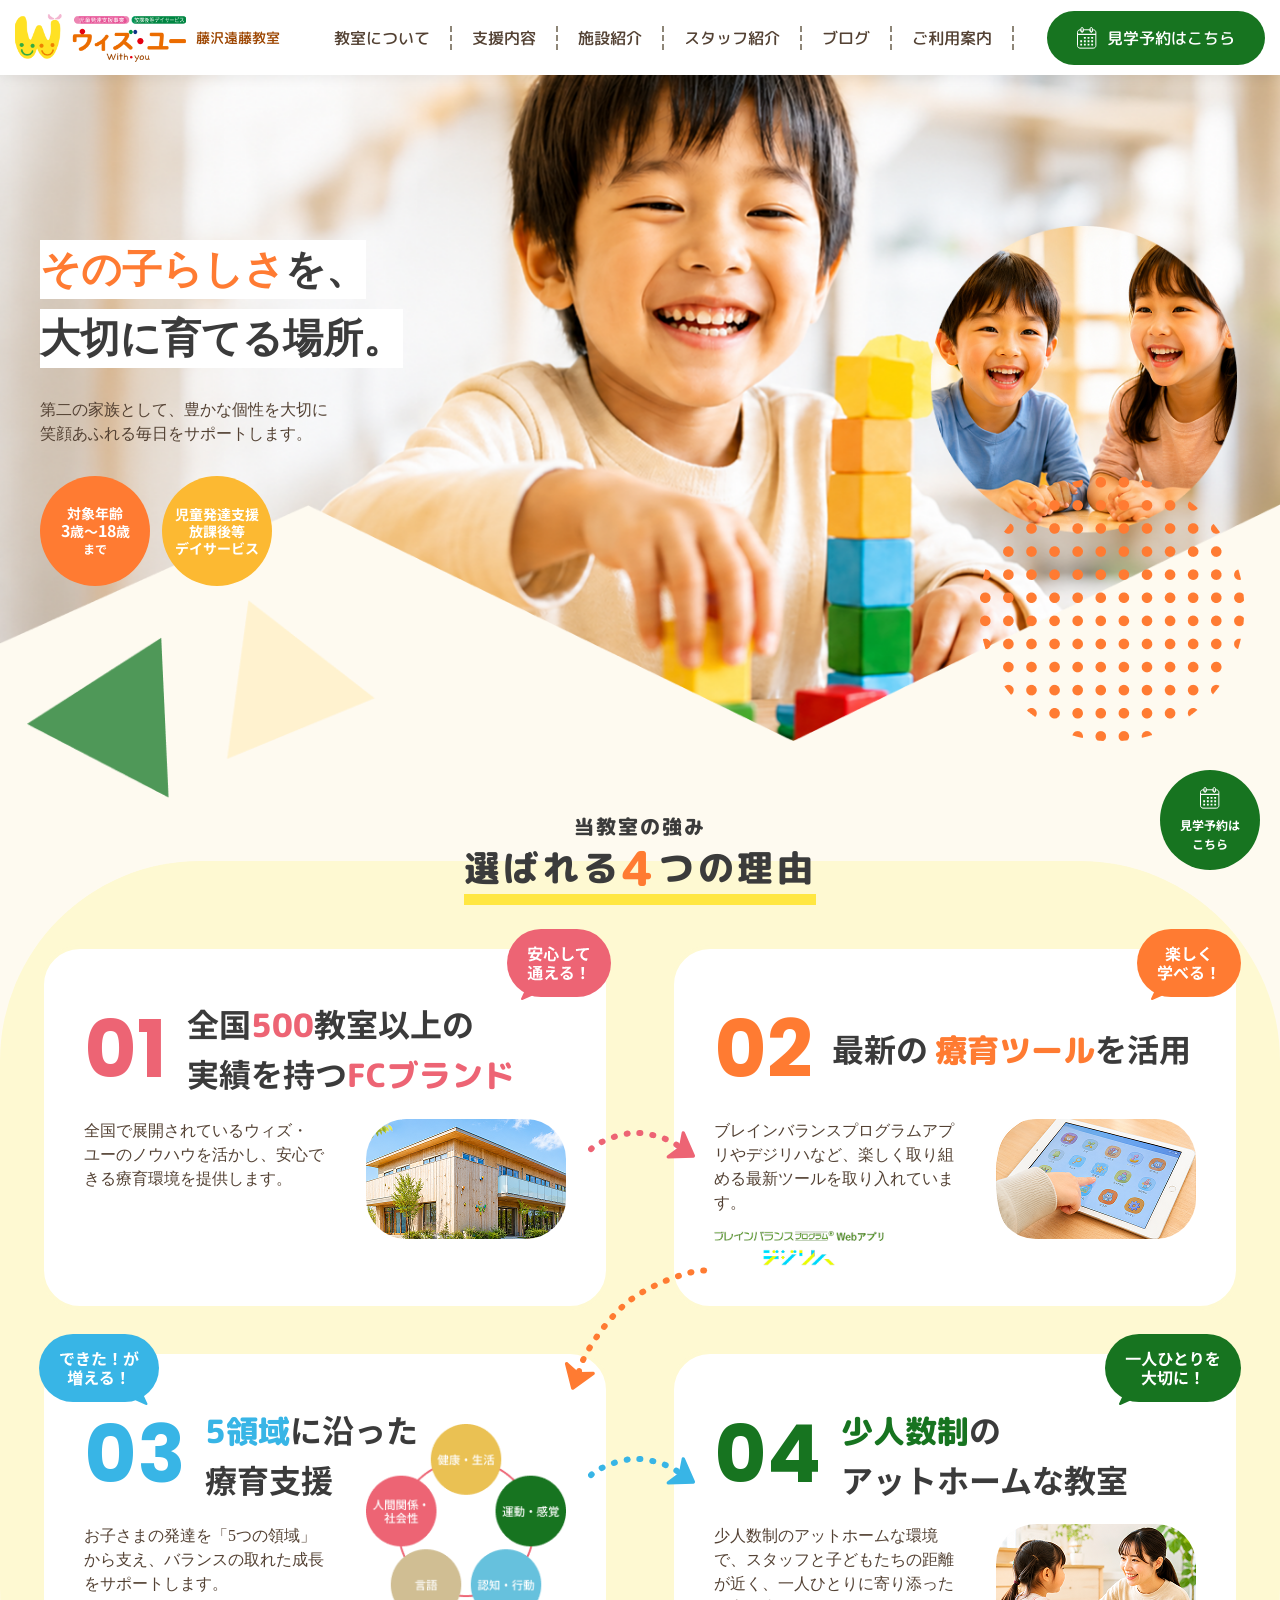
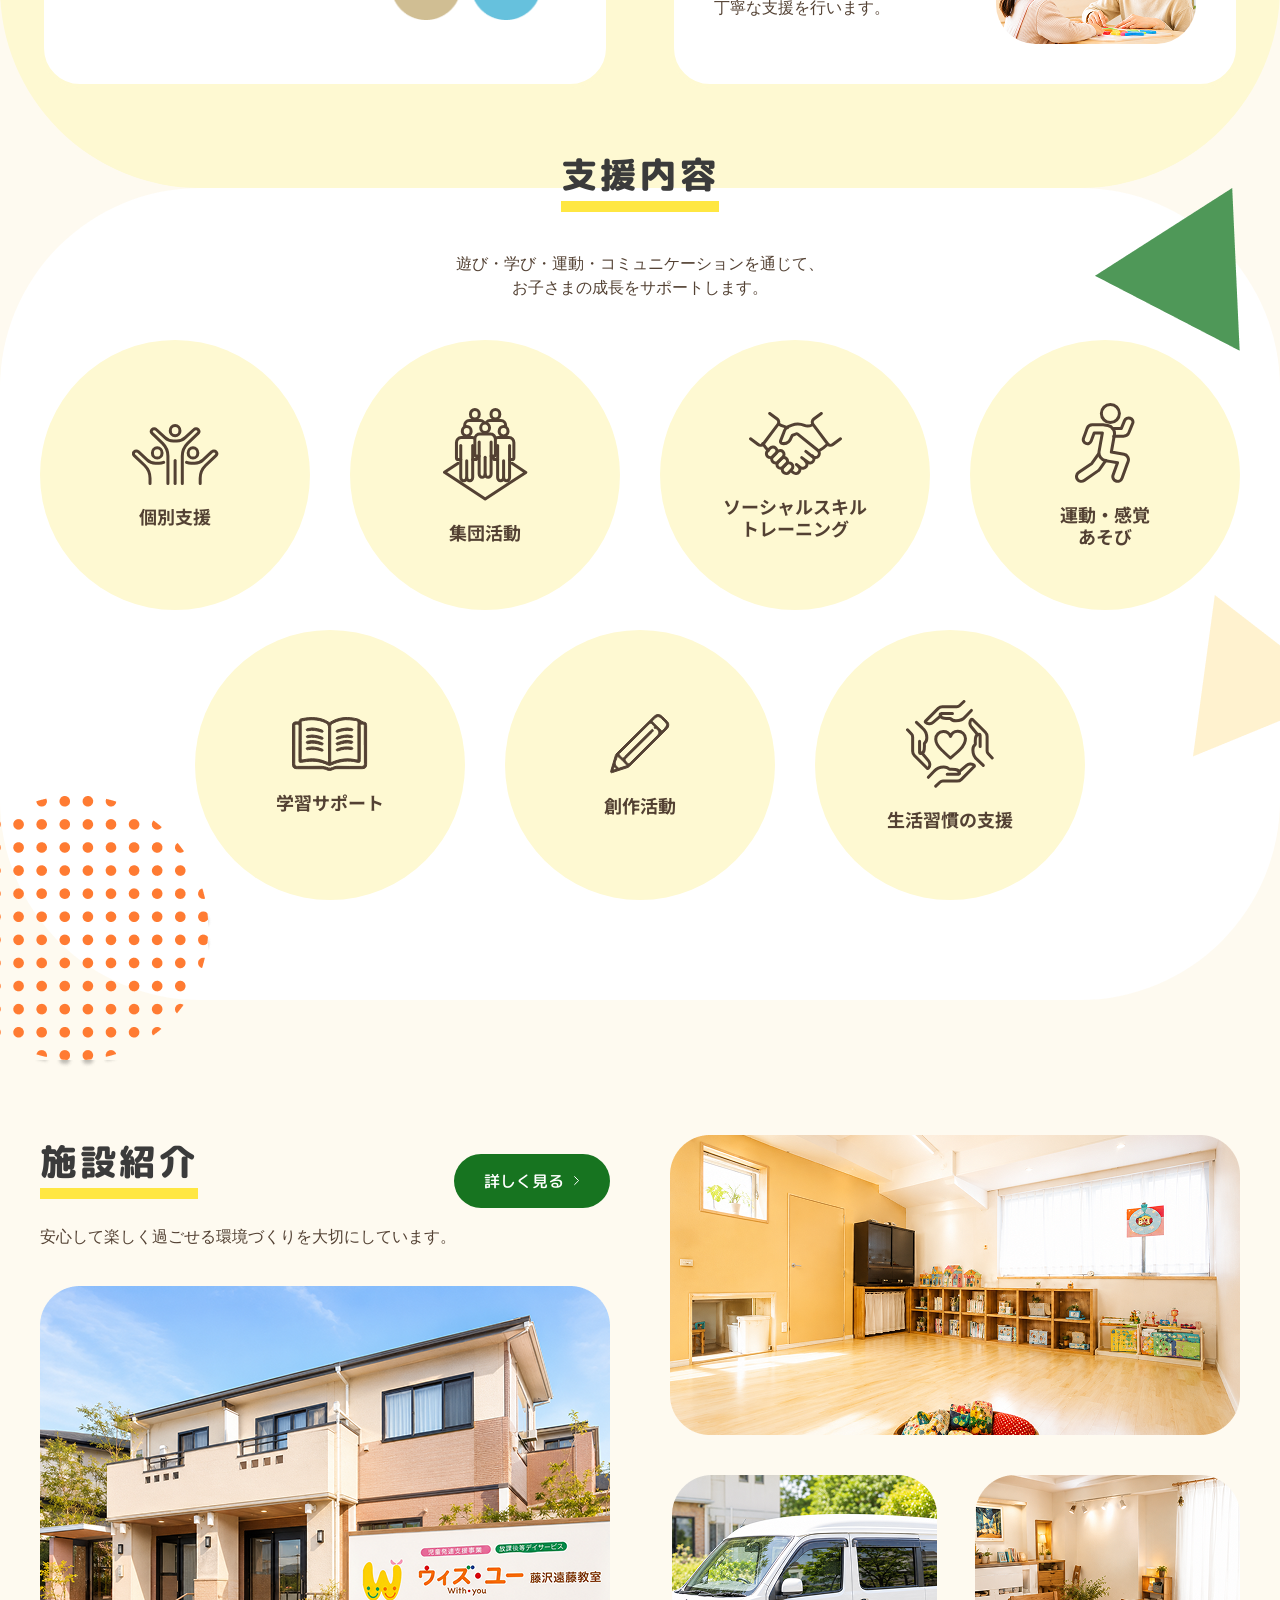
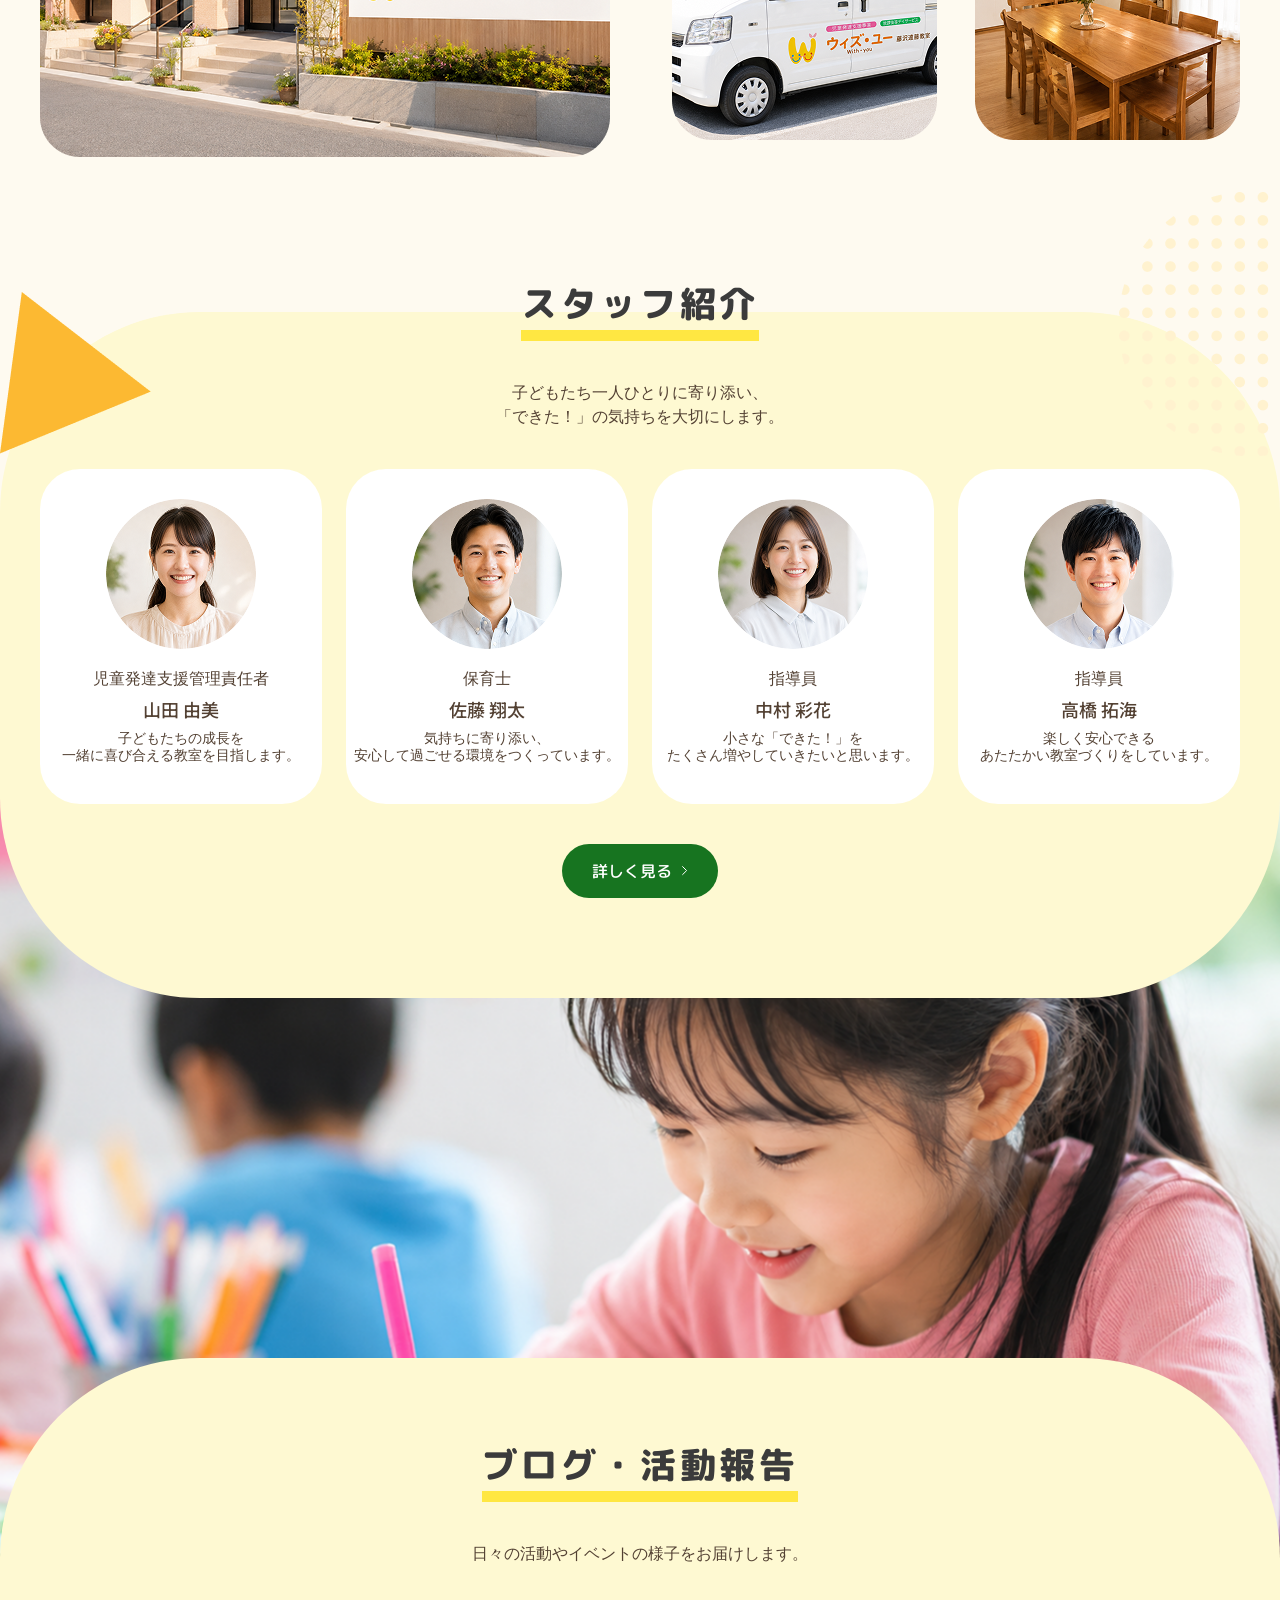
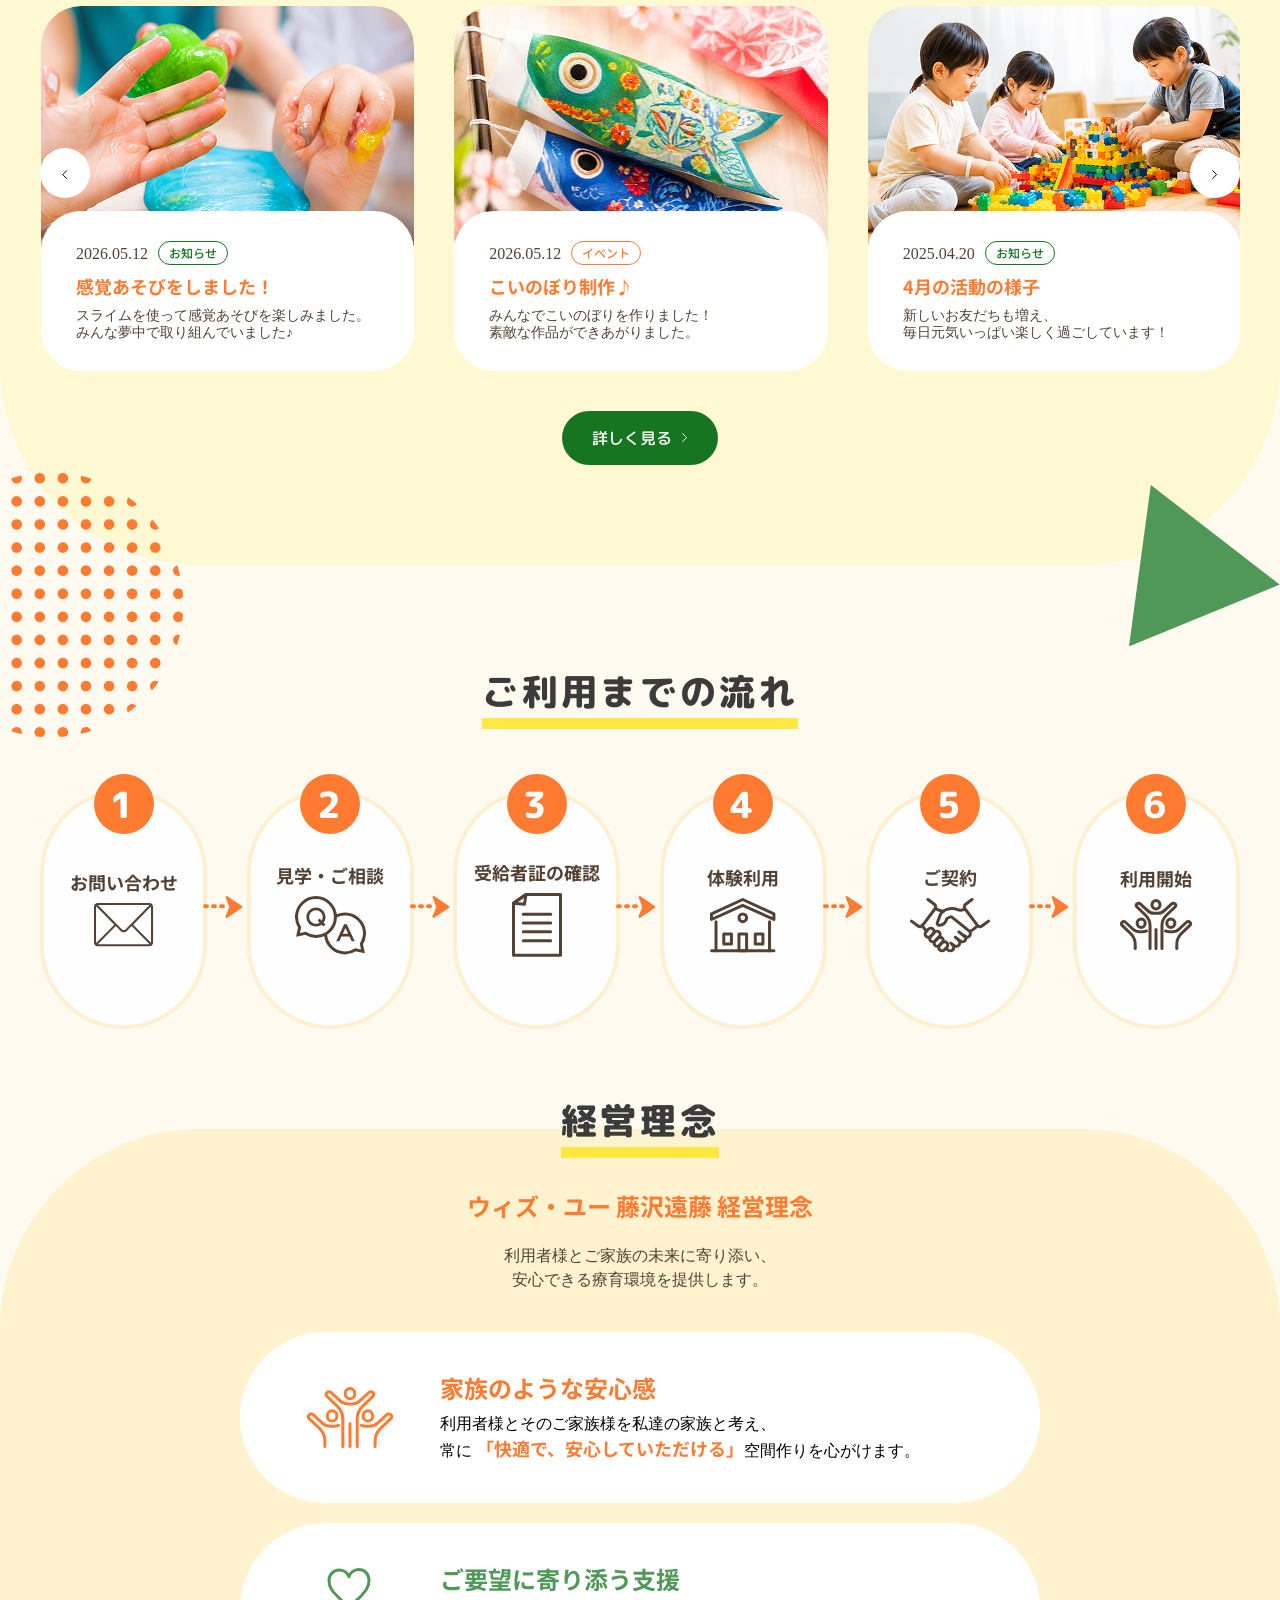
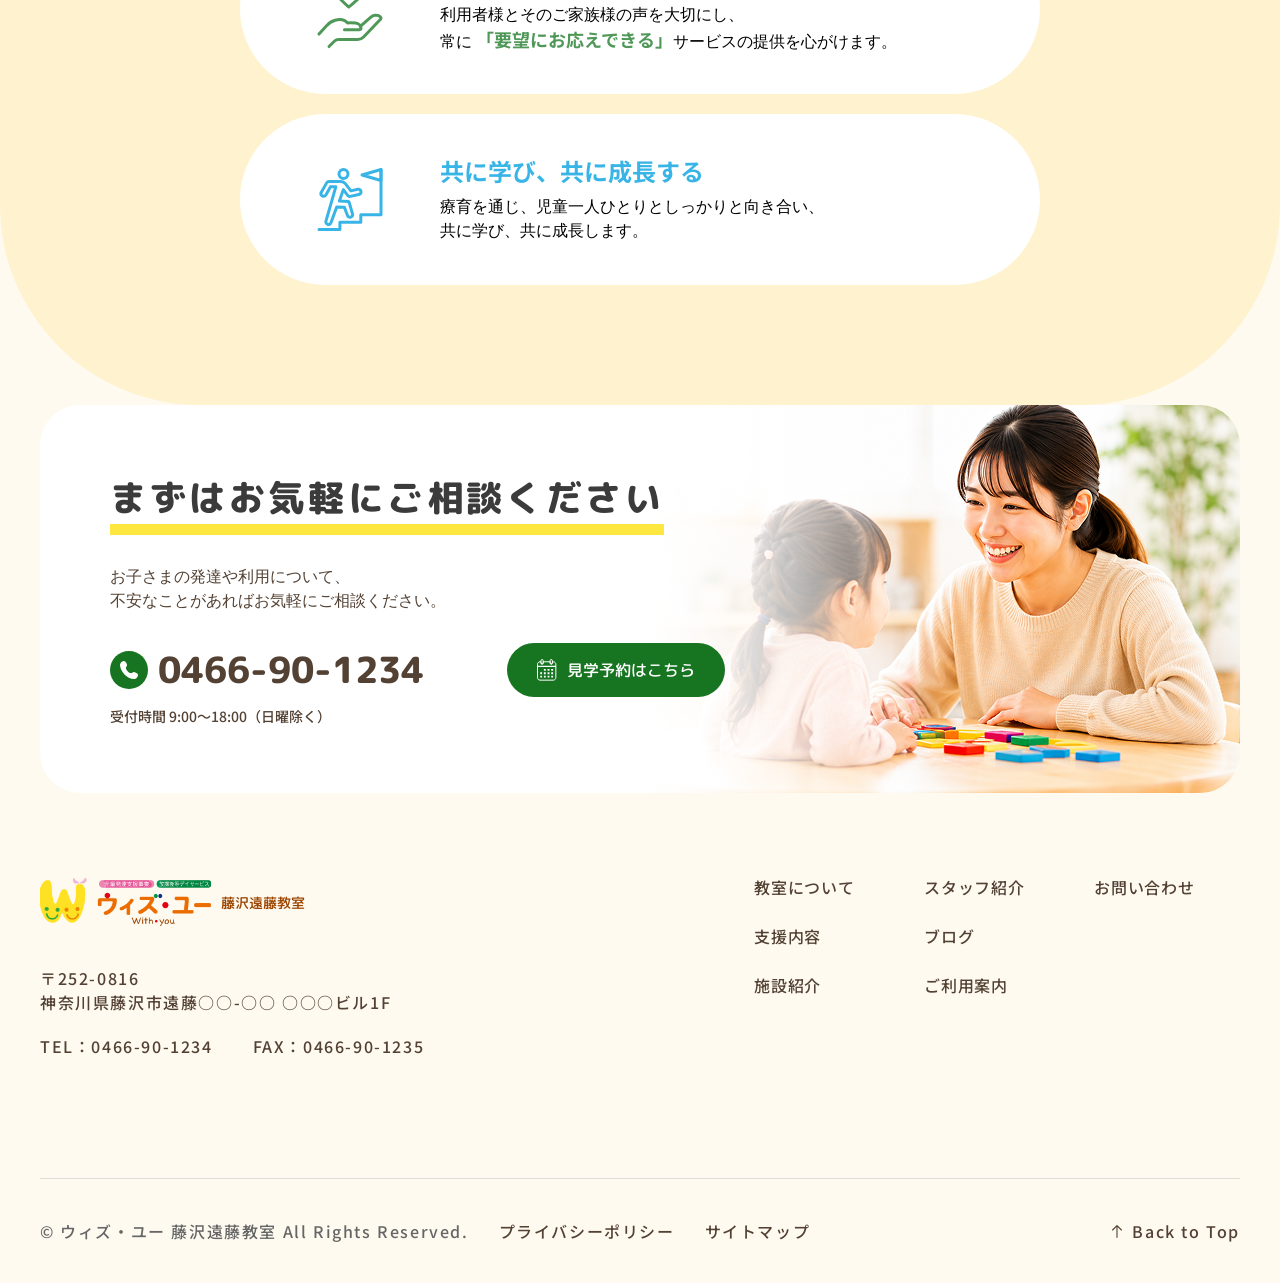
==== commit a21cfa5c: "fix" ====
--- a/index.html
+++ b/index.html
@@ -848,122 +848,134 @@
                 <div class="articles-slider">
                     <div id="owl-slider-one" class="owl-carousel owl-theme">
                         <div class="item">
-                            <a href="#"><div class="blog-card">
-                                <div class="blog-banner">
-                                    <img src="assets/images/blog1.png" alt="">
+                            <a href="blog-detail.html">
+                                <div class="blog-card">
+                                    <div class="blog-banner">
+                                        <img src="assets/images/blog1.png" alt="">
+                                    </div>
+                                    <div class="blog-content">
+                                        <h6>
+                                            2026.05.12 <span class="success">お知らせ</span>
+                                        </h6>
+                                        <h4>
+                                            感覚あそびをしました！
+                                        </h4>
+                                        <p>
+                                            スライムを使って感覚あそびを楽しみました。
+                                            <br>
+                                            みんな夢中で取り組んでいました♪
+                                        </p>
+                                    </div>
                                 </div>
-                                <div class="blog-content">
-                                    <h6>
-                                        2026.05.12 <span class="success">お知らせ</span>
-                                    </h6>
-                                    <h4>
-                                        感覚あそびをしました！
-                                    </h4>
-                                    <p>
-                                        スライムを使って感覚あそびを楽しみました。
-                                        <br>
-                                        みんな夢中で取り組んでいました♪
-                                    </p>
+                            </a>
+                        </div>
+                        <div class="item">
+                            <a href="blog-detail.html">
+                                <div class="blog-card">
+                                    <div class="blog-banner">
+                                        <img src="assets/images/blog2.png" alt="">
+                                    </div>
+                                    <div class="blog-content">
+                                        <h6>
+                                            2026.05.12 <span class="warning">イベント</span>
+                                        </h6>
+                                        <h4>
+                                            こいのぼり制作♪
+                                        </h4>
+                                        <p>
+                                            みんなでこいのぼりを作りました！
+                                            <br>
+                                            素敵な作品ができあがりました。
+                                        </p>
+                                    </div>
                                 </div>
-                            </div></a>
+                            </a>
                         </div>
                         <div class="item">
-                            <a href="#"><div class="blog-card">
-                                <div class="blog-banner">
-                                    <img src="assets/images/blog2.png" alt="">
+                            <a href="blog-detail.html">
+                                <div class="blog-card">
+                                    <div class="blog-banner">
+                                        <img src="assets/images/blog3.png" alt="">
+                                    </div>
+                                    <div class="blog-content">
+                                        <h6>
+                                            2025.04.20<span class="success">お知らせ</span>
+                                        </h6>
+                                        <h4>
+                                            4月の活動の様子
+                                        </h4>
+                                        <p>
+                                            新しいお友だちも増え、
+                                            <br> 毎日元気いっぱい楽しく過ごしています！
+                                        </p>
+                                    </div>
                                 </div>
-                                <div class="blog-content">
-                                    <h6>
-                                        2026.05.12 <span class="warning">イベント</span>
-                                    </h6>
-                                    <h4>
-                                        こいのぼり制作♪
-                                    </h4>
-                                    <p>
-                                        みんなでこいのぼりを作りました！
-                                        <br>
-                                        素敵な作品ができあがりました。
-                                    </p>
+                            </a>
+                        </div>
+                        <div class="item">
+                            <a href="blog-detail.html">
+                                <div class="blog-card">
+                                    <div class="blog-banner">
+                                        <img src="assets/images/blog1.png" alt="">
+                                    </div>
+                                    <div class="blog-content">
+                                        <h6>
+                                            2026.05.12 <span class="success">お知らせ</span>
+                                        </h6>
+                                        <h4>
+                                            感覚あそびをしました！
+                                        </h4>
+                                        <p>
+                                            スライムを使って感覚あそびを楽しみました。
+                                            <br>
+                                            みんな夢中で取り組んでいました♪
+                                        </p>
+                                    </div>
                                 </div>
-                            </div></a>
+                            </a>
                         </div>
                         <div class="item">
-                            <a href="#"><div class="blog-card">
-                                <div class="blog-banner">
-                                    <img src="assets/images/blog3.png" alt="">
+                            <a href="blog-detail.html">
+                                <div class="blog-card">
+                                    <div class="blog-banner">
+                                        <img src="assets/images/blog2.png" alt="">
+                                    </div>
+                                    <div class="blog-content">
+                                        <h6>
+                                            2026.05.12 <span class="warning">イベント</span>
+                                        </h6>
+                                        <h4>
+                                            こいのぼり制作♪
+                                        </h4>
+                                        <p>
+                                            みんなでこいのぼりを作りました！
+                                            <br>
+                                            素敵な作品ができあがりました。
+                                        </p>
+                                    </div>
                                 </div>
-                                <div class="blog-content">
-                                    <h6>
-                                        2025.04.20<span class="success">お知らせ</span>
-                                    </h6>
-                                    <h4>
-                                        4月の活動の様子
-                                    </h4>
-                                    <p>
-                                        新しいお友だちも増え、
-                                        <br> 毎日元気いっぱい楽しく過ごしています！
-                                    </p>
+                            </a>
+                        </div>
+                        <div class="item">
+                            <a href="blog-detail.html">
+                                <div class="blog-card">
+                                    <div class="blog-banner">
+                                        <img src="assets/images/blog3.png" alt="">
+                                    </div>
+                                    <div class="blog-content">
+                                        <h6>
+                                            2025.04.20<span class="success">お知らせ</span>
+                                        </h6>
+                                        <h4>
+                                            4月の活動の様子
+                                        </h4>
+                                        <p>
+                                            新しいお友だちも増え、
+                                            <br> 毎日元気いっぱい楽しく過ごしています！
+                                        </p>
+                                    </div>
                                 </div>
-                            </div></a>
-                        </div>
-                        <div class="item">
-                            <a href="#"><div class="blog-card">
-                                <div class="blog-banner">
-                                    <img src="assets/images/blog1.png" alt="">
-                                </div>
-                                <div class="blog-content">
-                                    <h6>
-                                        2026.05.12 <span class="success">お知らせ</span>
-                                    </h6>
-                                    <h4>
-                                        感覚あそびをしました！
-                                    </h4>
-                                    <p>
-                                        スライムを使って感覚あそびを楽しみました。
-                                        <br>
-                                        みんな夢中で取り組んでいました♪
-                                    </p>
-                                </div>
-                            </div></a>
-                        </div>
-                        <div class="item">
-                            <a href="#"><div class="blog-card">
-                                <div class="blog-banner">
-                                    <img src="assets/images/blog2.png" alt="">
-                                </div>
-                                <div class="blog-content">
-                                    <h6>
-                                        2026.05.12 <span class="warning">イベント</span>
-                                    </h6>
-                                    <h4>
-                                        こいのぼり制作♪
-                                    </h4>
-                                    <p>
-                                        みんなでこいのぼりを作りました！
-                                        <br>
-                                        素敵な作品ができあがりました。
-                                    </p>
-                                </div>
-                            </div></a>
-                        </div>
-                        <div class="item">
-                            <a href="#"><div class="blog-card">
-                                <div class="blog-banner">
-                                    <img src="assets/images/blog3.png" alt="">
-                                </div>
-                                <div class="blog-content">
-                                    <h6>
-                                        2025.04.20<span class="success">お知らせ</span>
-                                    </h6>
-                                    <h4>
-                                        4月の活動の様子
-                                    </h4>
-                                    <p>
-                                        新しいお友だちも増え、
-                                        <br> 毎日元気いっぱい楽しく過ごしています！
-                                    </p>
-                                </div>
-                            </div></a>
+                            </a>
                         </div>
                     </div>
                     <div class="slider-nav">
@@ -1215,6 +1227,121 @@
                                     stroke="#534133" stroke-width="3" stroke-linecap="round" stroke-linejoin="round" />
                             </svg>
                         </div>
+                    </div>
+                </div>
+            </div>
+        </section>
+        <section class="philosophy-section">
+            <div class="md-container">
+                <div class="center-heading">
+                    <div class="heading">
+                        <h3>
+                            経営理念
+                        </h3>
+                        <h5>
+                            ウィズ・ユー 藤沢遠藤 経営理念
+                        </h5>
+                        <p>
+                            利用者様とご家族の未来に寄り添い、
+                            <br>
+                            安心できる療育環境を提供します。
+                        </p>
+                    </div>
+                </div>
+                <div class="philosophy-card">
+                    <div class="icon">
+                        <svg width="100" height="61" viewBox="0 0 100 61" fill="none"
+                            xmlns="http://www.w3.org/2000/svg">
+                            <path
+                                d="M42.8032 59.4016V32.0477C42.8032 27.2937 40.8927 22.7312 37.4796 19.3279L27.081 9.35739C26.0262 8.3045 26.0063 6.63476 27.0412 5.56592C28.1308 4.42795 29.9767 4.40136 31.1061 5.49679L39.9026 13.6328C42.1067 15.7758 45.0919 16.9775 48.2065 16.9775H51.7938C54.9083 16.9775 57.8985 15.7758 60.0977 13.6328L68.8941 5.49679C70.0235 4.39604 71.8694 4.42795 72.959 5.56592C73.9889 6.64008 73.974 8.30981 72.9192 9.35739L62.5207 19.3279C59.1076 22.7312 57.197 27.2937 57.197 32.0477V59.4016"
+                                stroke="#FF7B32" stroke-width="3" stroke-linecap="round" stroke-linejoin="round" />
+                            <path d="M50.0024 59.4038V36.5273" stroke="#FF7B32" stroke-width="3" stroke-linecap="round"
+                                stroke-linejoin="round" />
+                            <path
+                                d="M50.0026 11.8375C52.6735 11.8375 54.8386 9.52335 54.8386 6.66873C54.8386 3.81412 52.6735 1.5 50.0026 1.5C47.3317 1.5 45.1665 3.81412 45.1665 6.66873C45.1665 9.52335 47.3317 11.8375 50.0026 11.8375Z"
+                                stroke="#FF7B32" stroke-width="3" stroke-linecap="round" stroke-linejoin="round" />
+                            <path
+                                d="M24.9215 59.4771V54.2605C24.9215 49.5065 23.0109 44.944 19.5978 41.5407L9.19431 31.5702C8.13953 30.5173 8.11963 28.8476 9.15451 27.7787C10.2441 26.6408 12.09 26.6142 13.2194 27.7096L22.0159 35.8456C24.22 37.9886 27.2052 39.1904 30.3198 39.1904H33.907C35.5191 39.1904 37.0963 38.8713 38.5491 38.2598"
+                                stroke="#FF7B32" stroke-width="3" stroke-linecap="round" stroke-linejoin="round" />
+                            <path
+                                d="M32.1159 34.0484C34.7867 34.0484 36.9519 31.7343 36.9519 28.8797C36.9519 26.0251 34.7867 23.7109 32.1159 23.7109C29.445 23.7109 27.2798 26.0251 27.2798 28.8797C27.2798 31.7343 29.445 34.0484 32.1159 34.0484Z"
+                                stroke="#FF7B32" stroke-width="3" stroke-linecap="round" stroke-linejoin="round" />
+                            <path
+                                d="M75.0832 59.4771V54.2605C75.0832 49.5065 76.9938 44.944 80.4069 41.5407L90.8054 31.5702C91.8602 30.5173 91.8801 28.8476 90.8452 27.7787C89.7556 26.6408 87.9098 26.6142 86.7804 27.7096L77.9839 35.8456C75.7798 37.9886 72.7946 39.1904 69.68 39.1904H66.0927C64.4807 39.1904 62.9035 38.8713 61.4507 38.2598"
+                                stroke="#FF7B32" stroke-width="3" stroke-linecap="round" stroke-linejoin="round" />
+                            <path
+                                d="M67.8888 34.0484C70.5597 34.0484 72.7249 31.7343 72.7249 28.8797C72.7249 26.0251 70.5597 23.7109 67.8888 23.7109C65.2179 23.7109 63.0527 26.0251 63.0527 28.8797C63.0527 31.7343 65.2179 34.0484 67.8888 34.0484Z"
+                                stroke="#FF7B32" stroke-width="3" stroke-linecap="round" stroke-linejoin="round" />
+                        </svg>
+                    </div>
+                    <div class="content">
+                        <h4 style="color: #FF7B32;">
+                            家族のような安心感
+                        </h4>
+                        <p>
+                            利用者様とそのご家族様を私達の家族と考え、
+                            <br>
+                            常に <span style="color: #FF7B32;">「快適で、安心していただける」</span>空間作りを心がけます。
+                        </p>
+                    </div>
+                </div>
+                <div class="philosophy-card">
+                    <div class="icon">
+                        <svg width="100" height="81" viewBox="0 0 100 81" fill="none"
+                            xmlns="http://www.w3.org/2000/svg">
+                            <path
+                                d="M60.2666 58.3571L70.579 49.3764C71.8364 48.2812 73.3698 47.5302 75.0106 47.3581C77.6864 47.0765 79.7182 48.1561 80.4926 49.0088C80.6459 49.173 81.3743 50.1196 80.7533 50.9958L63.5789 68.9414C62.0684 70.5216 59.9983 71.4134 57.8285 71.4134H38.5379C37.0658 71.4134 35.6551 71.9923 34.6047 73.0327L29 78.5478"
+                                stroke="#4F9858" stroke-width="3" stroke-linecap="round" stroke-linejoin="round" />
+                            <path
+                                d="M44.4474 61.6362H59.6818C60.6311 61.5119 61.0539 60.7329 60.9946 59.9705C60.8314 57.8325 58.7176 55.4625 55.5802 55.1062C51.6196 54.6587 48.3561 54.841 47.5032 54.9073C47.3697 54.9156 47.2436 54.8493 47.162 54.7333C46.6577 54.0123 44.5587 51.4766 39.7822 51.4766C39.7822 51.4766 31.5939 51.4766 26.7803 57.5756L19 66.053"
+                                stroke="#4F9858" stroke-width="3" stroke-linecap="round" stroke-linejoin="round" />
+                            <path
+                                d="M48.8355 38.9824H48.8203C44.6486 35.7169 41.4724 32.1877 37.6807 28.4724C33.889 24.7571 29.1854 20.7004 29.003 12.7501C28.8663 6.78534 33.3571 2.11596 39.0332 1.97634C43.5392 1.86775 47.4297 4.73764 48.919 8.82529C50.2108 4.66783 53.9721 1.61179 58.4705 1.5032C64.1467 1.36358 68.8578 5.80803 68.9946 11.7727C69.177 19.7231 64.7318 23.9426 61.0616 27.8984C57.4447 31.7922 52.8627 35.5075 48.8431 38.9669H48.8355V38.9746V38.9824Z"
+                                stroke="#4F9858" stroke-width="3" stroke-linecap="round" stroke-linejoin="round" />
+                        </svg>
+
+                    </div>
+                    <div class="content">
+                        <h4 style="color: #4F9858;">
+                            ご要望に寄り添う支援
+                        </h4>
+                        <p>
+                            利用者様とそのご家族様の声を大切にし、<br>
+                            常に <span style="color: #4F9858;">「要望にお応えできる」</span>サービスの提供を心がけます。
+                        </p>
+                    </div>
+                </div>
+                <div class="philosophy-card">
+                    <div class="icon">
+                        <svg width="100" height="78" viewBox="0 0 100 78" fill="none"
+                            xmlns="http://www.w3.org/2000/svg">
+                            <path d="M19 68.5234H39.9003V61.1798H60.8081V53.8362H81V8.52344" stroke="#38B5E6"
+                                stroke-width="3" stroke-linecap="round" stroke-linejoin="round" />
+                            <path
+                                d="M48 13.0234C48 15.5057 45.9895 17.5234 43.5 17.5234C41.0105 17.5234 39 15.513 39 13.0234C39 10.5339 41.0105 8.52344 43.5 8.52344C45.9895 8.52344 48 10.5339 48 13.0234Z"
+                                fill="white" stroke="white" stroke-width="3" stroke-linecap="round"
+                                stroke-linejoin="round" />
+                            <path
+                                d="M48 13.0234C48 15.5057 45.9895 17.5234 43.5 17.5234C41.0105 17.5234 39 15.513 39 13.0234C39 10.5339 41.0105 8.52344 43.5 8.52344C45.9895 8.52344 48 10.5339 48 13.0234Z"
+                                stroke="#38B5E6" stroke-width="3" stroke-linecap="round" stroke-linejoin="round" />
+                            <path
+                                d="M36.7363 45.976L30.9216 61.8148C30.4099 63.1807 28.8895 63.8674 27.5396 63.3524C26.1824 62.8373 25.5 61.3072 26.0118 59.9487L35.8018 25.808H30.4544L25.908 33.8991C25.4259 34.7574 24.5359 35.2426 23.6236 35.2426C23.186 35.2426 22.741 35.1306 22.3331 34.8993C21.0723 34.1827 20.6273 32.5705 21.3393 31.3016L26.6422 21.867C27.1095 21.0385 27.9772 20.5234 28.9265 20.5234H40.8154C42.677 20.5234 44.4274 21.3967 45.5473 22.8896L50.8131 29.861L57.8218 28.3383C59.3645 28.0099 60.9072 29.1221 60.9962 30.794C61.0703 32.1152 60.0617 33.2572 58.7786 33.5408L50.2865 35.377C50.1011 35.4143 49.9157 35.4367 49.7377 35.4367C48.9293 35.4367 48.1505 35.056 47.6462 34.3917L43.3223 28.622L39.3989 39.9898L48.2469 40.5421C48.7364 40.6989 49.0924 41.1019 49.2704 41.7588L52.467 52.7534C52.9417 54.1342 52.2223 55.642 50.8502 56.1197C50.5683 56.2167 50.2717 56.2689 49.9898 56.2689C48.8996 56.2689 47.8909 55.5897 47.5127 54.4925L44.3235 46.1327L36.7511 45.976H36.7363Z"
+                                stroke="#38B5E6" stroke-width="3" stroke-linecap="round" stroke-linejoin="round" />
+                            <path d="M62 14.0199L81 8.52344V19.5234L62 14.0199Z" stroke="#38B5E6" stroke-width="3"
+                                stroke-linecap="round" stroke-linejoin="round" />
+                        </svg>
+
+                    </div>
+                    <div class="content">
+                        <h4 style="color: #38B5E6;">
+                            共に学び、共に成長する
+                        </h4>
+                        <p>
+
+                            療育を通じ、児童一人ひとりとしっかりと向き合い、
+                            <br>
+                            共に学び、共に成長します。
+                        </p>
                     </div>
                 </div>
             </div>
--- a/assets/css/style.css
+++ b/assets/css/style.css
@@ -1 +1 @@
-@import"https://fonts.googleapis.com/css2?family=Poppins:ital,wght@0,100;0,200;0,300;0,400;0,500;0,600;0,700;0,800;0,900;1,100;1,200;1,300;1,400;1,500;1,600;1,700;1,800;1,900&display=swap";@import"https://fonts.googleapis.com/css2?family=Noto+Sans+JP:wght@100..900&display=swap";@import"https://fonts.googleapis.com/css2?family=M+PLUS+Rounded+1c&display=swap";@import"https://cdnjs.cloudflare.com/ajax/libs/font-awesome/6.5.1/css/all.min.css";@font-face{font-family:"Rounded Mplus 1c";src:url("../fonts/RoundedMplus1c-200.ttf");font-weight:200}@font-face{font-family:"Rounded Mplus 1c";src:url("../fonts/RoundedMplus1c-300.ttf");font-weight:300}@font-face{font-family:"Rounded Mplus 1c";src:url("../fonts/RoundedMplus1c-400.ttf");font-weight:400}@font-face{font-family:"Rounded Mplus 1c";src:url("../fonts/RoundedMplus1c-500.ttf");font-weight:500}@font-face{font-family:"Rounded Mplus 1c";src:url("../fonts/RoundedMplus1c-600.ttf");font-weight:600}@font-face{font-family:"Rounded Mplus 1c";src:url("../fonts/RoundedMplus1c-700.ttf");font-weight:700}@font-face{font-family:"Rounded Mplus 1c";src:url("../fonts/RoundedMplus1c-800.ttf");font-weight:800}@font-face{font-family:"Noto Sans JP";src:url("../fonts/Noto-Sans-JP.ttf")}h1,h2,h3,h4,h5,h6,p,a,span,b,small,strong,body,button,input,optgroup,select,textarea{font-family:"Rounded Mplus 1c"}body{overflow-x:hidden !important;background:#fefaf0;scroll-behavior:smooth}a,i,.form-control,select,option,input,div,.btn{text-decoration:none;transition:all .3s ease-in-out}textarea,input,.navbar-toggler,button{outline:2px solid rgba(0,0,0,0) !important;box-shadow:none !important}::-webkit-scrollbar{width:6px;height:6px}::-webkit-scrollbar-track{background:#fef9d2}::-webkit-scrollbar-thumb{background:#4f9858}.animated{animation:up-down 2s ease-in-out infinite alternate-reverse both}@keyframes up-down{0%{transform:translateY(10px)}100%{transform:translateY(-10px)}}.layout{width:100%;margin:0px auto;background:#fefaf0}.lg-container{width:100%;max-width:1410px;padding-left:15px;padding-right:15px;margin:0px auto}.md-container{width:100%;max-width:1230px;padding-left:15px;padding-right:15px;margin:0px auto}.btn-primary{display:flex !important;flex-direction:row !important;justify-content:center !important;align-items:center !important;padding:15px 30px !important;gap:10px !important;height:54px !important;background:#177420 !important;border-radius:100px !important;font-family:"Rounded Mplus 1c" !important;font-style:normal !important;font-weight:500 !important;font-size:16px !important;line-height:24px !important;color:#fff !important;border:none !important;transition:background .3s ease,transform .3s ease,box-shadow .3s ease !important}.btn-primary:hover{background:#ff7b32 !important;transform:translateY(-2px);box-shadow:0 10px 24px rgba(255,123,50,.4) !important}.header{width:100%;min-height:75px;display:flex;align-items:center;background:#fff;position:sticky;top:0;z-index:999;box-shadow:0 2px 12px rgba(0,0,0,.07)}.header .header-inner{width:100%;background:#fff;display:flex;align-items:center;justify-content:space-between}.header .header-inner .nav-brand{display:flex;align-items:center;gap:10px}.header .header-inner .nav-brand .logo{height:48px}.header .header-inner .nav-brand span{font-family:"Rounded Mplus 1c";font-style:normal;font-weight:500;font-size:14px;line-height:21px;color:#9c4500}.header .header-inner .nav-bar{display:flex;align-items:center}.header .header-inner .nav-bar a{display:flex;flex-direction:row;justify-content:center;align-items:center;padding:0px 20px;gap:10px;border-right:2px dashed #8e8678;font-family:"Rounded Mplus 1c";font-style:normal;font-weight:500;font-size:16px;line-height:24px;color:#534133}.header .header-inner .nav-bar a.active,.header .header-inner .nav-bar a:hover{color:#4f9858}.mobile-header{width:100%;height:70px;padding:5px 10px;display:flex;justify-content:space-between;align-items:center;background:#fff;position:sticky;top:0;z-index:999;box-shadow:0 2px 12px rgba(0,0,0,.07)}.mobile-header .nav-brand{display:flex;align-items:center;gap:10px}.mobile-header .nav-brand .logo{height:48px}.mobile-header .nav-brand span{font-family:"Rounded Mplus 1c";font-style:normal;font-weight:500;font-size:14px;line-height:21px;color:#9c4500}.hero-section{width:100%;height:auto;position:relative;margin-bottom:120px}.hero-section .hero-bottom-left{position:absolute;left:27px;bottom:-100px;width:360px;z-index:1}.hero-section .hero-bottom-right{position:absolute;right:36px;bottom:0px;width:264px;z-index:1}.hero-section .hero-bg{height:100%;width:100%;-o-object-fit:cover;object-fit:cover}.hero-section .hero-bg-sm{height:100%;width:100%;-o-object-fit:cover;object-fit:cover;-o-object-position:bottom;object-position:bottom}.hero-section .hero-content{width:100%;height:100%;position:absolute;top:0;left:0;right:0;bottom:0;padding:165px 0px}.hero-section .hero-content h2{font-family:"Rounded Mplus 1c Bold";font-style:normal;font-weight:700;font-size:40px;line-height:59px;color:#3b3b3b;width:-moz-fit-content;width:fit-content;background:#fff;margin-bottom:10px}.hero-section .hero-content h2 span{font-family:"Rounded Mplus 1c Bold";color:#ff7b32}.hero-section .hero-content p{margin-top:30px;font-family:"Noto Sans JP";font-style:normal;font-weight:400;font-size:16px;line-height:150%;color:#534133;margin-bottom:30px}.hero-section .hero-content .circles-row{display:flex;align-items:center;gap:12px}.hero-section .hero-content .circles-row .circle{display:flex;justify-content:center;align-items:center;padding:10px;gap:10px;width:110px;height:110px;border-radius:100px}.hero-section .hero-content .circles-row .circle h4{font-family:"Noto Sans JP";font-style:normal;font-weight:700;font-size:14px;line-height:17px;margin-bottom:0px;text-align:center;color:#fff}.hero-section .hero-content .circles-row .circle h4 span{font-family:"Noto Sans JP";font-size:16px}.hero-section .hero-content .circles-row .circle h4 small{font-family:"Noto Sans JP";font-size:12px}.center-heading{width:100%;display:flex;justify-content:center}.center-heading .heading{display:flex;flex-direction:column;justify-content:center;align-items:center;position:relative;z-index:1}.center-heading small{font-family:"Noto Sans JP";font-style:normal;font-weight:700;font-size:16px;line-height:19px;text-align:center;color:#534133;margin-bottom:10px}.center-heading h6{font-family:"Rounded Mplus 1c";font-style:normal;font-weight:700;font-size:20px;line-height:30px;display:flex;align-items:center;text-align:center;letter-spacing:.1em;color:#3b3b3b;margin-bottom:0px}.center-heading h3{font-family:"Rounded Mplus 1c";font-style:normal;font-weight:700;font-size:36px;line-height:53px;display:flex;align-items:flex-end;letter-spacing:.1em;color:#3b3b3b;border-bottom:11px solid #ffe742;margin-bottom:40px}.center-heading h3 span{font-family:"Rounded Mplus 1c";font-style:normal;font-weight:700;font-size:48px;display:flex;align-items:flex-end;letter-spacing:.1em;color:#ff7b32}.center-heading p{font-family:"Noto Sans JP";font-style:normal;font-weight:400;font-size:16px;line-height:150%;text-align:center;color:#534133;margin-bottom:40px}.strengths-section{width:100%;background:#fef9d2;border-radius:200px;padding:0px 0px 100px}.strengths-section .center-heading .heading{margin-top:-50px}.strengths-section .strengths-row{width:100%;gap:40px 60px;display:flex;flex-wrap:wrap}.strengths-section .strengths-row .strengths-card{display:flex;flex-direction:column;align-items:flex-start;padding:40px;gap:10px;width:calc(50% - 30px);min-height:316px;background:#fff;border:4px solid #fef9d2;border-radius:40px;position:relative}.strengths-section .strengths-row .strengths-card .top-right{position:absolute;top:-20px;right:-5px;z-index:1}.strengths-section .strengths-row .strengths-card .top-left{position:absolute;top:-20px;left:-5px;z-index:1}.strengths-section .strengths-row .strengths-card .arrow1{position:absolute;top:50%;right:-90px;z-index:1}.strengths-section .strengths-row .strengths-card .arrow2{position:absolute;bottom:-90px;left:-130px;z-index:1}.strengths-section .strengths-row .strengths-card .arrow3{position:absolute;top:30%;right:-90px;z-index:1}.strengths-section .strengths-row .strengths-card .heading{display:flex;align-items:center;gap:20px;width:100%}.strengths-section .strengths-row .strengths-card .heading .number{font-family:"Poppins";font-style:normal;font-weight:700;font-size:80px;line-height:150%;color:#000}.strengths-section .strengths-row .strengths-card .heading .text{font-family:"Noto Sans JP";font-style:normal;font-weight:700;font-size:32px;line-height:150%;color:#3b3b3b}.strengths-section .strengths-row .strengths-card .discription{width:100%;display:flex;gap:40px}.strengths-section .strengths-row .strengths-card .discription .text{width:calc(100% - 240px)}.strengths-section .strengths-row .strengths-card .discription .text p{font-family:"Noto Sans JP";font-style:normal;font-weight:400;font-size:16px;line-height:150%;color:#534133}.strengths-section .strengths-row .strengths-card .discription .text img{max-width:170px}.strengths-section .strengths-row .strengths-card .discription .img{width:200px;height:120px;border-radius:40px;overflow:hidden}.strengths-section .strengths-row .strengths-card .discription .img img{width:100%;height:100%;-o-object-fit:cover;object-fit:cover}.strengths-section .strengths-row .strengths-card .discription .img2{width:200px;border-radius:40px;overflow:hidden;margin-top:-100px}.strengths-section .strengths-row .strengths-card .discription .img2 img{width:100%;height:100%}.support-details-section{width:100%;background:#fff;padding:0px 0px 100px;border-radius:200px;position:relative}.support-details-section .support-v1{position:absolute;top:0;right:40px;z-index:1}.support-details-section .support-v2{position:absolute;bottom:30%;right:0;z-index:1}.support-details-section .support-v3{position:absolute;bottom:-68px;left:0;z-index:1}.support-details-section .center-heading .heading{margin-top:-40px}.support-details-section .support-details-row{width:100%;display:flex;justify-content:center;align-items:center;flex-wrap:wrap;gap:20px 40px}.support-details-section .support-details-row .support-card{display:flex;flex-direction:row;flex-direction:column;justify-content:center;align-items:center;padding:10px;gap:20px;width:270px;height:270px;background:#fef9d2;border-radius:1000px}.support-details-section .support-details-row .support-card p{font-family:"Noto Sans JP";font-style:normal;font-weight:700;font-size:18px;line-height:22px;text-align:center;color:#534133;margin-bottom:0px}.facility-section{width:100%;padding:135px 0px 155px}.facility-section .facility-row{width:100%;display:flex;gap:60px}.facility-section .facility-row .facility-col{width:calc(100% - 30px);min-height:300px}.facility-section .facility-row .facility-col .heading{width:100%}.facility-section .facility-row .facility-col .heading .title{width:100%;display:flex;justify-content:space-between;align-items:center}.facility-section .facility-row .facility-col .heading h3{font-family:"Rounded Mplus 1c";font-style:normal;font-weight:700;font-size:36px;line-height:53px;display:flex;align-items:flex-end;letter-spacing:.1em;color:#3b3b3b;border-bottom:11px solid #ffe742;margin-bottom:28px}.facility-section .facility-row .facility-col .heading p{font-family:"Noto Sans JP";font-style:normal;font-weight:400;font-size:16px;line-height:19px;color:#534133;margin-bottom:40px}.facility-section .facility-row .facility-col .banner{width:100%;height:auto}.facility-section .facility-row .facility-col .banner img{width:100%;height:100%}.staff-section{width:100%;min-height:600px;background:#fef9d2;border-radius:200px;padding:0px 0px 100px;position:relative;z-index:1}.staff-section .staff-v1{position:absolute;top:-120px;right:0px;z-index:2}.staff-section .staff-v2{position:absolute;top:-20px;left:0px;z-index:2}.staff-section .center-heading .heading{margin-top:-35px}.staff-section .staff-row-outer{overflow-x:auto !important}.staff-section .staff-row-outer::-webkit-scrollbar{width:0px;height:0px}.staff-section .staff-section-row{width:1200px}.staff-section .staff-card{display:flex;flex-direction:column;align-items:center;padding:30px 5px;width:100%;max-width:300px;margin:0px auto;height:calc(100% - 40px);margin-bottom:40px;background:#fff;border-radius:40px}.staff-section .staff-card .profile{width:150px;height:150px;border-radius:100px;overflow:hidden;-o-object-fit:cover;object-fit:cover;-o-object-position:center;object-position:center;margin-bottom:20px}.staff-section .staff-card h6{margin-bottom:10px;font-family:"Noto Sans JP";font-style:normal;font-weight:400;font-size:16px;line-height:19px;text-align:center;color:#534133}.staff-section .staff-card h4{margin-bottom:10px;font-family:"Noto Sans JP";font-style:normal;font-weight:500;font-size:18px;line-height:22px;text-align:center;color:#534133}.staff-section .staff-card p{margin-bottom:10px;font-family:"Noto Sans JP";font-style:normal;font-weight:400;font-size:14px;line-height:17px;text-align:center;color:#534133}.p-center{width:100%;display:flex;justify-content:center;align-items:center}.banner-section{width:100%;height:auto;height:800px;margin-top:-220px;margin-bottom:-220px}.banner-section img{width:100%;height:100%;-o-object-fit:cover;object-fit:cover}.blog-section{width:100%;min-height:600px;background:#fef9d2;border-radius:200px;padding:80px 0px 100px;position:relative;z-index:1}.blog-section .blog-row-outer{overflow-x:auto !important}.blog-section .blog-row-outer::-webkit-scrollbar{width:0px;height:0px}.blog-section .blog-row{width:1200px}a:has(.blog-card){display:block;color:inherit}a:has(.blog-card) .blog-card{transition:transform .3s ease,box-shadow .3s ease}a:has(.blog-card):hover .blog-card{transform:translateY(-6px);box-shadow:0 14px 36px rgba(0,0,0,.1)}.blog-card{border-radius:40px;max-width:500px;margin:0px auto;width:100%;display:flex;flex-direction:column;margin-bottom:40px;position:relative;z-index:1}.blog-card .blog-banner{width:100%;height:240px;overflow:hidden;border-radius:40px 40px 0px 0px}.blog-card .blog-banner img{width:100%;height:100%;-o-object-fit:cover;object-fit:cover}.blog-card .blog-content{display:flex;flex-direction:column;padding:30px 35px;width:100%;min-height:160px;margin-top:-35px;background:#fff;border-radius:40px}.blog-card .blog-content h6{display:flex;align-items:center;gap:10px;font-family:"Noto Sans JP";font-style:normal;font-weight:400;font-size:16px;line-height:19px;text-align:center;color:#534133;margin-bottom:10px}.blog-card .blog-content h6 span.success{display:flex;flex-direction:row;justify-content:center;align-items:center;padding:5px 10px;gap:10px;height:24px;width:-moz-fit-content;width:fit-content;border:1px solid #177420;border-radius:100px;font-family:"Noto Sans JP";font-style:normal;font-weight:500;font-size:12px;line-height:14px;text-align:center;color:#177420}.blog-card .blog-content h6 span.warning{display:flex;flex-direction:row;justify-content:center;align-items:center;padding:5px 10px;gap:10px;height:24px;width:-moz-fit-content;width:fit-content;border:1px solid #ff7b32;border-radius:100px;font-family:"Noto Sans JP";font-style:normal;font-weight:500;font-size:12px;line-height:14px;text-align:center;color:#ff7b32}.blog-card .blog-content h4{font-family:"Noto Sans JP";font-style:normal;font-weight:700;font-size:18px;line-height:22px;margin-bottom:10px;color:#ff7b32}.blog-card .blog-content p{font-family:"Noto Sans JP";font-style:normal;font-weight:400;font-size:14px;line-height:17px;color:#534133;margin-bottom:0px}.usage-flow-section{padding:100px 0px;position:relative}.usage-flow-section .flow-v1{position:absolute;top:-92px;left:0px;z-index:1}.usage-flow-section .flow-v2{position:absolute;top:-80px;right:0px;z-index:1}.usage-flow-section .flow-row-outer{padding-top:20px;overflow-x:auto !important}.usage-flow-section .flow-row-outer::-webkit-scrollbar{width:0px;height:0px}.usage-flow-section .flow-row{display:flex;align-items:center;justify-content:space-between;width:1200px}.usage-flow-section .flow-row .flow-pills{display:flex;flex-direction:column;align-items:center;justify-content:center;padding:60px 10px;gap:10px;isolation:isolate;width:167px;height:240px;background:#fefeff;border:4px solid #feefd0;border-radius:100px;position:relative}.usage-flow-section .flow-row .flow-pills .arrow-right{position:absolute;right:-40px;top:50%;transform:translateY(-50%)}.usage-flow-section .flow-row span{position:absolute;display:flex;flex-direction:column;justify-content:center;align-items:center;padding:0px;gap:10px;position:absolute;width:60px;height:60px;top:-19px;left:50%;transform:translateX(-50%);background:#ff7b32;border-radius:100px;font-family:"Rounded Mplus 1c";font-style:normal;font-weight:700;font-size:36px;line-height:53px;letter-spacing:.1em;color:#fff}.usage-flow-section .flow-row p{font-family:"Noto Sans JP";font-style:normal;font-weight:700;font-size:18px;line-height:22px;margin-bottom:0px;text-align:center;color:#534133}.footer-section .contact-card{background:linear-gradient(90deg, #FFFFFF 49.21%, rgba(255, 255, 255, 0) 74.83%),url(../images/contact-bg.png);border-radius:40px;width:100%;min-height:200px;padding:66px 70px;margin-bottom:85px;background-position:right}.footer-section .contact-card h4{width:-moz-fit-content;width:fit-content;font-family:"Rounded Mplus 1c";font-style:normal;font-weight:700;font-size:36px;line-height:53px;display:flex;align-items:flex-end;letter-spacing:.1em;color:#3b3b3b;border-bottom:11px solid #ffe742;margin-bottom:30px}.footer-section .contact-card p{font-family:"Noto Sans JP";font-style:normal;font-weight:400;font-size:16px;line-height:150%;color:#534133;margin-bottom:30px}.footer-section .contact-card .contact-number{display:flex;justify-content:space-between;max-width:615px;width:100%}.footer-section .contact-card .contact-number .number h5{font-family:"Rounded Mplus 1c";font-style:normal;font-weight:700;font-size:36px;line-height:53px;color:#534133;display:flex;align-items:center;gap:10px;margin-bottom:10px}.footer-section .contact-card .contact-number .number p{font-family:"Noto Sans JP";font-style:normal;font-weight:500;font-size:14px;line-height:150%;color:#534133;margin-bottom:0px}.footer-section .footer-content{width:100%;padding-bottom:100px;border-bottom:1px solid #ddd}.footer-section .footer-content .footer-disc .f-brand{display:flex;align-items:center;gap:10px;margin-bottom:40px}.footer-section .footer-content .footer-disc .f-brand .logo{height:48px}.footer-section .footer-content .footer-disc .f-brand span{font-family:"Rounded Mplus 1c";font-style:normal;font-weight:500;font-size:14px;line-height:21px;color:#9c4500}.footer-section .footer-content .footer-disc p{font-family:"Noto Sans JP";font-style:normal;font-weight:500;font-size:16px;line-height:150%;letter-spacing:.1em;color:#534133;margin-bottom:20px}.footer-section .footer-content .footer-disc .contect-row{display:flex;align-items:center;gap:40px}.footer-section .footer-content .f-nav{display:flex;flex-direction:column;gap:30px;margin-bottom:30px}.footer-section .footer-content .f-nav a{font-family:"Noto Sans JP";font-style:normal;font-weight:500;font-size:16px;line-height:19px;letter-spacing:.05em;color:#534133}.footer-section .bottom{display:flex;justify-content:space-between;align-items:center;padding:40px 0px}.footer-section .bottom .bottom-nav{display:flex;align-items:center;gap:30px}.footer-section .bottom .bottom-nav span{font-family:"Noto Sans JP";font-style:normal;font-weight:500;font-size:16px;line-height:150%;letter-spacing:.1em;color:#666}.footer-section .bottom .bottom-nav a{font-family:"Noto Sans JP";font-style:normal;font-weight:500;font-size:16px;line-height:150%;letter-spacing:.1em;color:#534133}.footer-section .bottom .back-to-top{display:flex;align-items:center;gap:10px}.footer-section .bottom .back-to-top span{font-family:"Noto Sans JP";font-style:normal;font-weight:500;font-size:16px;line-height:150%;letter-spacing:.1em;color:#534133}.other-hero-section{width:100%;display:flex;position:relative}.other-hero-section .contact-hero-v1{position:absolute;left:0;bottom:-110px;z-index:1}.other-hero-section .hero-content{width:calc(100% - 790px);padding:30px 30px 30px 100px;height:auto;position:relative}.other-hero-section .hero-content .classroom-hero-v1{position:absolute;right:-20px;bottom:-40px;z-index:1}.other-hero-section .hero-content .breadcrumb{display:flex;align-items:center;gap:10px;margin-bottom:60px}.other-hero-section .hero-content .breadcrumb span{font-family:"Noto Sans JP";font-style:normal;font-weight:400;font-size:16px;line-height:150%;color:#9c4500}.other-hero-section .hero-content h2{font-family:"Rounded Mplus 1c";font-style:normal;font-weight:700;font-size:40px;line-height:59px;color:#3b3b3b;background:#fff;min-height:59px;width:-moz-fit-content;width:fit-content;margin-bottom:10px;padding:5px 10px}.other-hero-section .hero-content h2 span{font-family:"Rounded Mplus 1c";color:#ff7b32}.other-hero-section .hero-content p{font-family:"Noto Sans JP";font-style:normal;font-weight:400;font-size:16px;margin-top:30px;line-height:150%;color:#000}.other-hero-section .hero-banner{height:425px;width:790px;position:relative;z-index:2}.other-hero-section .hero-banner img{width:100%;height:100%;-o-object-fit:cover;object-fit:cover}.contact-form-section{padding:80px 0px 120px}.contact-form-section .form-card{width:100%;max-width:800px;margin:0px auto}.contact-form-section .form-card .form-group{display:flex;margin-bottom:30px}.contact-form-section .form-card .form-group .title{width:160px;display:flex;padding:18px 0px;gap:5px;font-family:"Noto Sans JP";font-style:normal;font-weight:700;font-size:16px;line-height:150%;color:#000}.contact-form-section .form-card .form-group .title span{font-family:"Noto Sans JP";font-style:normal;font-weight:700;font-size:12px;line-height:150%;text-align:center;color:#ed792b}.contact-form-section .form-card .form-group .input{width:calc(100% - 160px);display:flex;align-items:center;gap:20px;flex-wrap:wrap}.contact-form-section .form-card .form-group .form-control{display:flex;flex-direction:row;align-items:center;padding:20px;gap:10px;min-height:64px;background:#fff;border:1px solid #ddd;border-radius:10px;padding:20px;color:#000;outline:none}.contact-form-section .form-card .form-group .form-control::-moz-placeholder{font-family:"Noto Sans JP";font-style:normal;font-weight:400;font-size:16px;line-height:150%;color:#999}.contact-form-section .form-card .form-group .form-control::placeholder{font-family:"Noto Sans JP";font-style:normal;font-weight:400;font-size:16px;line-height:150%;color:#999}.contact-form-section .form-card .form-group .checkbox-group{display:flex;flex-wrap:wrap;align-items:center;gap:20px}.contact-form-section .form-card .form-group .checkbox-group label{font-family:"Noto Sans JP";font-style:normal;font-weight:700;font-size:16px;line-height:150%;cursor:pointer;color:#000;display:flex;align-items:center;gap:10px}.contact-form-section .form-card .form-group .checkbox-group .check-box{width:30px;height:30px;background:#fff;border:1px solid #d9d9d9 !important;border-radius:5px;-webkit-appearance:none;-moz-appearance:none;appearance:none;cursor:pointer;flex-shrink:0;position:relative;display:flex;align-items:center;justify-content:center}.contact-form-section .form-card .form-group .checkbox-group .check-box:checked{background:#4f9858;border-color:#4f9858}.contact-form-section .form-card .form-group .checkbox-group .check-box:checked::after{content:"✓";color:#fff;font-size:20px;font-weight:bold;line-height:1}.contact-form-section .form-card .form-group select.form-control{width:100%;cursor:pointer;-webkit-appearance:none;-moz-appearance:none;appearance:none;background:url('data:image/svg+xml;utf8,<svg xmlns="http://www.w3.org/2000/svg" width="10" height="6" viewBox="0 0 10 6"><path fill="%23333" d="M1 1l4 4 4-4"/></svg>') no-repeat;background-position:right 15px center;padding-right:35px;background-color:#fff}.contact-form-section .form-card .form-group .privacy-label{display:flex;align-items:center;gap:10px}.contact-form-section .form-card .form-group .privacy-label a{font-family:"Noto Sans JP";font-style:normal;font-weight:500;font-size:16px;line-height:150%;-webkit-text-decoration-line:underline;text-decoration-line:underline;color:#000}.btn-submit{display:flex;flex-direction:row;justify-content:space-between;align-items:center;padding:15px 40px;gap:10px;width:400px;height:54px;background:#ff7b32;border-radius:100px;font-family:"Rounded Mplus 1c";font-style:normal;font-weight:500;font-size:16px;line-height:24px;text-align:center;color:#fff}.btn-submit:hover{background:#177420;color:#fff;transform:translateY(-2px);box-shadow:0 10px 24px rgba(23,116,32,.4)}.contact-info{width:100%;display:flex;justify-content:center;margin-bottom:120px;position:relative}.contact-info .contact-info-v1{position:absolute;bottom:-100px;right:50px}.contact-info .map{width:50%;height:auto;background:#f5f5f5}.contact-info .map img{width:100%;height:100%;-o-object-fit:cover;object-fit:cover}.contact-info .info{padding:0px 60px;display:flex;width:50%;height:auto}.contact-info .info h3{font-family:"Rounded Mplus 1c";font-style:normal;font-weight:700;font-size:36px;line-height:53px;display:flex;align-items:flex-end;width:-moz-fit-content;width:fit-content;letter-spacing:.1em;color:#3b3b3b;border-bottom:11px solid #ffe742;margin-bottom:40px}.contact-info .info .info-row{width:100%;padding:20px 0px}.contact-info .info .info-row span{font-family:"Noto Sans JP";font-style:normal;font-weight:400;font-size:16px;line-height:150%;color:#000}.classroom-concept-section{padding:60px 0px 80px}.classroom-concept-section .banner{width:100%}.classroom-concept-section .banner img{width:100%}.classroom-concept-section .content{padding:20px;width:100%;height:100%;display:flex;flex-direction:column;justify-content:center}.classroom-concept-section .content h3{font-family:"Rounded Mplus 1c";font-style:normal;font-weight:700;font-size:36px;line-height:53px;display:flex;align-items:flex-end;letter-spacing:.1em;color:#3b3b3b;width:-moz-fit-content;width:fit-content;border-bottom:11px solid #ffe742;margin-bottom:20px}.classroom-concept-section .content h5{font-family:"Noto Sans JP";font-style:normal;font-weight:700;font-size:32px;line-height:150%;color:#3b3b3b;margin-bottom:40px}.classroom-concept-section .content h6{font-family:"Noto Sans JP";font-style:normal;font-weight:700;font-size:24px;line-height:150%;color:#ff7b32;margin-bottom:20px}.classroom-concept-section .content p{font-family:"Noto Sans JP";font-style:normal;font-weight:400;font-size:16px;line-height:150%;color:#000}.management-philosophy-section{width:100%;min-height:300px;background:#fff2cf;border-radius:200px;padding:0px 0px 100px;position:relative;z-index:1}.management-philosophy-section .center-heading .heading{margin-top:-35px}.management-philosophy-section .management-philosophy-row{width:100%;display:flex;justify-content:center;gap:60px;align-items:center}.management-philosophy-section .management-philosophy-row .m-p-card{display:flex;flex-direction:column;justify-content:center;align-items:center;padding:20px;width:270px;height:270px;background:#fff;border-radius:1000px}.management-philosophy-section .management-philosophy-row .m-p-card svg{margin-bottom:20px}.management-philosophy-section .management-philosophy-row .m-p-card h6{margin-bottom:10px;font-family:"Noto Sans JP";font-style:normal;font-weight:700;font-size:24px;line-height:29px;text-align:center;color:#ff7b32}.management-philosophy-section .management-philosophy-row .m-p-card p{margin-bottom:0px;font-family:"Noto Sans JP";font-style:normal;font-weight:400;font-size:16px;line-height:150%;text-align:center;color:#000}.classroom-strengths-section{width:100%;min-height:400px;background:#fef9d2;border-radius:200px;padding:0px 0px 40px;position:relative;z-index:2}.classroom-strengths-section .sc-v1{position:absolute;right:0;top:30%;z-index:1}.classroom-strengths-section .sc-v2{position:absolute;left:0;top:50%;z-index:1}.classroom-strengths-section .center-heading .heading{margin-top:-35px}.classroom-strengths-section .strengths-cards-row{margin-bottom:40px;overflow-x:auto !important}.classroom-strengths-section .strengths-cards-row::-webkit-scrollbar{width:0px;height:0px}.classroom-strengths-section .strengths-cards-row .banner{width:100%}.classroom-strengths-section .strengths-cards-row .banner img{width:100%;height:100%;max-width:570px;max-height:475px}.classroom-strengths-section .strengths-cards-row .content{width:100%;height:100%;display:flex;flex-direction:column;justify-content:center;max-width:570px;margin:0px auto}.classroom-strengths-section .strengths-cards-row .content .heading{margin-bottom:20px}.classroom-strengths-section .strengths-cards-row .content h6{font-family:"Noto Sans JP";font-style:normal;font-weight:700;font-size:24px;line-height:150%;color:#ff7b32;margin-bottom:20px}.classroom-strengths-section .strengths-cards-row .content p{display:flex;align-items:center;margin-bottom:10px;gap:10px;font-family:"Noto Sans JP";font-style:normal;font-weight:400;font-size:18px;color:#000}.classroom-strengths-section .strengths-cards-row .content p span{font-family:"Noto Sans JP";font-style:normal;font-weight:400;font-size:18px;color:#000}.classroom-strengths-section .strengths-cards-row .strengths-card{display:flex;flex-direction:column;align-items:center;justify-content:center;padding:40px 30px;gap:20px;isolation:isolate;max-width:270px;height:calc(100% - 20px);margin-bottom:20px;background:#fff;border:4px solid #fef9d2;border-radius:40px}.classroom-strengths-section .strengths-cards-row .strengths-card h1{font-family:"Poppins";font-style:normal;font-weight:700;font-size:64px;line-height:50px;color:#000;margin-bottom:0px}.classroom-strengths-section .strengths-cards-row .strengths-card h5{font-family:"Noto Sans JP";font-style:normal;font-weight:700;font-size:24px;line-height:150%;text-align:center;color:#3b3b3b;max-width:210px;margin-bottom:0px}.classroom-strengths-section .strengths-cards-row .strengths-card p{font-family:"Noto Sans JP";font-style:normal;font-weight:400;font-size:16px;line-height:150%;text-align:center;color:#534133;margin-bottom:0px}.service-introduction-section{padding:0px 0px 100px;position:relative;z-index:2}.service-introduction-section .si-v1{position:absolute;top:-110px;left:0px;z-index:1}.service-introduction-section .si-v2{position:absolute;bottom:0px;right:0px;z-index:1}.service-introduction-section .center-heading .heading{margin-top:-30px}.service-introduction-section .service-introduction-card{width:100%;padding:40px;max-width:570px;height:450px;position:relative;z-index:2;margin:0px auto;background:#fff;border-radius:40px;height:calc(100% - 40px);margin-bottom:40px}.service-introduction-section .service-introduction-card h6{font-family:"Noto Sans JP";font-style:normal;font-weight:700;font-size:26px;line-height:150%;color:#ff7b32;margin-bottom:10px}.service-introduction-section .service-introduction-card .tag{display:flex;flex-direction:row;justify-content:center;align-items:center;padding:5px 20px;gap:10px;height:34px;background:#ff7b32;border-radius:100px;width:-moz-fit-content;width:fit-content;margin-bottom:20px;font-family:"Noto Sans JP";font-style:normal;font-weight:700;font-size:16px;line-height:150%;color:#fff}.service-introduction-section .service-introduction-card .banner{width:100%;height:267px;border-radius:40px;overflow:hidden}.service-introduction-section .service-introduction-card .banner img{width:100%;height:100%;-o-object-fit:cover;object-fit:cover}.service-introduction-section .service-introduction-card .content p{font-family:"Noto Sans JP";font-style:normal;font-weight:400;font-size:16px;line-height:150%;color:#534133;margin-bottom:20px}.service-introduction-section .service-introduction-card .content .points{display:flex;align-items:center;margin-bottom:10px;gap:10px;font-family:"Noto Sans JP";font-style:normal;font-weight:400;font-size:18px;color:#000}.service-introduction-section .service-introduction-card .content .points span{font-family:"Noto Sans JP";font-style:normal;font-weight:400;font-size:18px;color:#000;width:calc(100% - 30px)}.flow-of-the-day-section{padding:0px 0px 80px;position:relative}.flow-of-the-day-section .fd-v1{position:absolute;top:-40px;right:230px;z-index:1}.flow-of-the-day-section .flow-heading{margin-bottom:10px}.flow-of-the-day-section .center-heading .heading{margin-top:-40px}.flow-of-the-day-section .flow-section{position:relative;display:flex;flex-direction:column;gap:40px}.flow-of-the-day-section .flow-section .line{position:absolute;height:100%;width:4px;background:#ffe742;margin-left:98px}.flow-of-the-day-section .flow-section .flow-card{width:100%;display:flex;align-items:center;position:relative}.flow-of-the-day-section .flow-section .flow-card .time{width:110px;font-family:"Noto Sans JP";font-style:normal;font-weight:700;font-size:26px;line-height:150%;color:#3b3b3b;display:flex;align-items:center;justify-content:space-between}.flow-of-the-day-section .flow-section .flow-card .time .dot{width:20px;height:20px;background:#ffe742;border-radius:100px}.flow-of-the-day-section .flow-section .flow-card .detail{display:flex;align-items:center;justify-content:space-between;padding-left:50px;width:calc(100% - 110px)}.flow-of-the-day-section .flow-section .flow-card .detail h6{font-family:"Noto Sans JP";font-style:normal;font-weight:700;font-size:26px;line-height:150%;color:#3b3b3b;margin-bottom:0px}.flow-of-the-day-section .flow-section .flow-card .detail .banner{width:185px;height:185px;border-radius:40px;-o-object-fit:cover;object-fit:cover}.main-blog-section{padding:60px 0px 140px;position:relative}.main-blog-section .blog-main-v1{position:absolute;bottom:-50px;right:0px}.main-blog-section .tab-pills{display:flex;justify-content:center;align-items:center;gap:20px;margin-bottom:40px}.main-blog-section .tab-pills .pill{display:flex;flex-direction:row;justify-content:center;align-items:center;padding:15px 20px;gap:10px;width:-moz-fit-content;width:fit-content;height:54px;background:#fdf9dd;border-radius:100px;font-family:"Noto Sans JP";font-style:normal;font-weight:700;font-size:16px;line-height:150%;color:#177420}.main-blog-section .tab-pills .pill svg path{stroke:#177420 !important}.main-blog-section .tab-pills .pill:hover,.main-blog-section .tab-pills .pill.active{color:#fff;background:#fc9557;box-shadow:0 8px 20px rgba(252,149,87,.45)}.main-blog-section .tab-pills .pill:hover svg path,.main-blog-section .tab-pills .pill.active svg path{stroke:#fff !important}.pagination{gap:14px}.pagination .page-link{display:flex;flex-direction:row;justify-content:center;align-items:center;padding:5px;gap:10px;width:50px;height:50px;background:#fff;border:none !important;border-radius:100px !important;font-family:"Noto Sans JP";font-style:normal;font-weight:400;font-size:14px;line-height:17px;color:#534133}.pagination .page-link.active,.pagination .page-link:hover{background:#ff7b32;color:#fff;box-shadow:0 8px 20px rgba(255,123,50,.4)}.pagination .page-link.active svg path,.pagination .page-link:hover svg path{stroke:#fff}.articles-section{width:100%;min-height:400px;background:#fef9d2;border-radius:200px;padding:0px 0px 40px;position:relative;margin-bottom:100px}.articles-section .center-heading .heading{margin-top:-35px}.articles-slider{position:relative}.articles-slider .vw-100{width:100vw}.articles-slider .slider-nav{display:flex;justify-content:space-between;width:100%;align-items:center;top:35%;z-index:999;position:absolute}.articles-slider .slider-nav .custom-prev,.articles-slider .slider-nav .custom-next{padding:5px;gap:10px;isolation:isolate;width:50px;height:50px;border:none;background:#fff;border-radius:100px;transition:box-shadow .3s ease,transform .3s ease}.articles-slider .slider-nav .custom-prev:hover,.articles-slider .slider-nav .custom-next:hover{box-shadow:0 8px 20px rgba(23,116,32,.3);transform:translateY(-2px)}.atmosphere-section{width:100%;min-height:400px;background:#fff;border-radius:200px;padding:80px 0px;margin-top:60px}.atmosphere-section .content{width:100%;height:100%;display:flex;flex-direction:column;justify-content:center}.atmosphere-section .content h3{font-family:"Rounded Mplus 1c";font-style:normal;font-weight:700;font-size:36px;line-height:53px;display:flex;align-items:flex-end;letter-spacing:.1em;color:#3b3b3b;border-bottom:11px solid #ffe742;margin-bottom:20px;width:-moz-fit-content;width:fit-content}.atmosphere-section .content h4{font-family:"Noto Sans JP";font-style:normal;font-weight:700;font-size:32px;line-height:150%;color:#3b3b3b;margin-bottom:40px}.atmosphere-section .content p{font-family:"Noto Sans JP";font-style:normal;font-weight:400;font-size:16px;line-height:150%;color:#000}.atmosphere-section .atmosphere-card{width:100%;height:200px;border-radius:40px;max-width:240px;margin:0px auto;position:relative;margin-bottom:20px;cursor:pointer;border-radius:20px;overflow:hidden}.atmosphere-section .atmosphere-card .pill{position:absolute;bottom:20px;left:20px;z-index:1;display:flex;flex-direction:row;justify-content:center;align-items:center;padding:10px 20px;transition:all .3s ease-in-out;gap:10px;width:-moz-fit-content;width:fit-content;height:44px;background:#fff;border-radius:100px;font-family:"Noto Sans JP";font-style:normal;font-weight:400;font-size:16px;line-height:150%;color:#000}.atmosphere-section .atmosphere-card:hover .pill{background:#4f9858;color:#fff}.atmosphere-section .atmosphere-card img{width:100%;height:100%;-o-object-fit:cover;object-fit:cover}.equipment-introduction-section{padding:100px 0px}.equipment-introduction-section .equipment-row-outer{overflow-x:auto !important}.equipment-introduction-section .equipment-row-outer .equipment-row{min-width:1100px}.equipment-introduction-section .equipment-row-outer::-webkit-scrollbar{width:0px;height:0px}.equipment-introduction-section .equipment-card{display:flex;flex-direction:column;align-items:center;justify-content:center;padding:40px 30px;gap:10px;margin:0px auto;width:100%;max-width:270px;height:calc(100% - 20px);margin-bottom:20px;background:#fff;border:4px solid #fef9d2;border-radius:40px}.equipment-introduction-section .equipment-card:hover{box-shadow:#fef9d2 0px 8px 24px}.equipment-introduction-section .equipment-card .img{height:200px;width:210px;-o-object-fit:cover;object-fit:cover}.equipment-introduction-section .equipment-card h4{font-family:"Noto Sans JP";font-style:normal;font-weight:700;font-size:24px;line-height:150%;text-align:center;margin-bottom:0px}.equipment-introduction-section .equipment-card p{font-family:"Noto Sans JP";font-style:normal;font-weight:400;font-size:16px;line-height:150%;text-align:center;color:#534133;margin-bottom:0px}.safety-initiatives{padding:0px 0px 100px;position:relative}.safety-initiatives .safety-row-outer{overflow-x:auto !important}.safety-initiatives .safety-row-outer::-webkit-scrollbar{width:0px;height:0px}.safety-initiatives .safety-v1{position:absolute;right:0px;top:0;z-index:0}.safety-initiatives .safety-v2{position:absolute;left:0px;bottom:0;z-index:0}.safety-initiatives .safety-card{position:relative;z-index:1;display:flex;flex-direction:column;align-items:center;justify-content:center;padding:40px 30px;gap:10px;margin:0px auto;width:100%;max-width:270px;height:calc(100% - 20px);margin-bottom:20px;background:#fff;border:4px solid #fef9d2;border-radius:40px}.safety-initiatives .safety-card:hover{box-shadow:#fef9d2 0px 8px 24px}.safety-initiatives .safety-card .img{height:100px;width:100px;border-radius:100px;-o-object-fit:cover;object-fit:cover;margin-bottom:5px}.safety-initiatives .safety-card h4{font-family:"Poppins";font-style:normal;font-weight:700;font-size:64px;line-height:54px;margin-bottom:0px}.safety-initiatives .safety-card p{font-family:"Noto Sans JP";font-style:normal;font-weight:700;font-size:24px;text-align:center;color:#3b3b3b;margin-bottom:0px}.transportation-section{padding:0px 0px 80px;position:relative}.transportation-section .transportation-v1{position:absolute;bottom:0px;right:0px;z-index:0}.transportation-section .banner{width:100%}.transportation-section .banner img{width:100%}.transportation-section .content{padding:20px;width:100%;height:100%;display:flex;flex-direction:column;justify-content:center}.transportation-section .content h3{font-family:"Rounded Mplus 1c";font-style:normal;width:-moz-fit-content;width:fit-content;font-weight:700;font-size:36px;line-height:53px;display:flex;align-items:flex-end;letter-spacing:.1em;color:#3b3b3b;border-bottom:11px solid #ffe742;margin-bottom:20px}.transportation-section .content h5{font-family:"Noto Sans JP";font-style:normal;font-weight:700;font-size:32px;line-height:150%;color:#3b3b3b;margin-bottom:40px}.transportation-section .content h6{font-family:"Noto Sans JP";font-style:normal;font-weight:700;font-size:24px;line-height:150%;color:#ff7b32;margin-bottom:20px}.transportation-section .content p{display:flex;align-items:center;margin-bottom:10px;gap:10px;font-family:"Noto Sans JP";font-style:normal;font-weight:400;font-size:18px;color:#000}.transportation-section .content p span{font-family:"Noto Sans JP";font-style:normal;font-weight:400;font-size:18px;color:#000}.job-categories-section{background:#fff;border-radius:200px;padding:0px 0px 100px;margin-bottom:100px;position:relative;z-index:2}.job-categories-section .center-heading .heading{margin-top:-50px}.job-categories-section .job-categories-row{width:100%;display:flex;flex-wrap:wrap;justify-content:center;align-items:center;gap:20px}.job-categories-section .job-categories-row .cat-pills{display:flex;flex-direction:row;justify-content:center;align-items:center;padding:20px 40px;gap:10px;width:-moz-fit-content;width:fit-content;height:64px;background:#fff;border-radius:20px;font-family:"Noto Sans JP";font-style:normal;font-weight:500;font-size:20px;line-height:24px;text-align:center;color:#534133}.bottom-sm{padding:40px 0px;border-top:1px solid #ddd}.bottom-sm .nav{display:flex;flex-direction:column;gap:20px;margin-bottom:30px}.bottom-sm .nav a{font-family:"Noto Sans JP";font-style:normal;font-weight:500;font-size:16px;line-height:150%;letter-spacing:.1em;color:#534133;display:flex;align-items:center;gap:10px}.bottom-sm p{width:100%;display:flex;align-items:center;justify-content:center;text-align:center;font-family:"Noto Sans JP";font-style:normal;font-weight:500;font-size:16px;line-height:150%;text-align:center;letter-spacing:.05em;color:#666;margin-bottom:0px}.order-1{order:1 !important}.order-2{order:2 !important}.mobile-offcanvas{width:300px !important;background:#fefaf0;border-left:3px solid #ffe742}.mobile-offcanvas .offcanvas-header{padding:16px 20px;border-bottom:2px dashed #ffe742;display:flex;align-items:center;justify-content:space-between}.mobile-offcanvas .offcanvas-header .nav-brand{display:flex;align-items:center;gap:10px}.mobile-offcanvas .offcanvas-header .nav-brand .logo{height:44px}.mobile-offcanvas .offcanvas-header .nav-brand span{font-family:"Rounded Mplus 1c";font-weight:500;font-size:13px;line-height:1.4;color:#9c4500}.mobile-offcanvas .offcanvas-header .offcanvas-close-btn{background:none;border:none;padding:0;cursor:pointer;flex-shrink:0}.mobile-offcanvas .offcanvas-body{padding:20px;display:flex;flex-direction:column;gap:30px}.mobile-offcanvas .offcanvas-body .mobile-nav-links{display:flex;flex-direction:column}.mobile-offcanvas .offcanvas-body .mobile-nav-links a{font-family:"Rounded Mplus 1c";font-weight:500;font-size:16px;color:#534133;padding:16px 10px;border-bottom:2px dashed #ffe742;display:flex;align-items:center;gap:8px}.mobile-offcanvas .offcanvas-body .mobile-nav-links a::before{content:"";display:inline-block;width:8px;height:8px;background:#fcc202;border-radius:50%;flex-shrink:0}.mobile-offcanvas .offcanvas-body .mobile-nav-links a:hover,.mobile-offcanvas .offcanvas-body .mobile-nav-links a.active{color:#4f9858;padding-left:16px}.mobile-offcanvas .offcanvas-body .mobile-nav-action .btn-primary{height:54px !important;font-size:15px !important;justify-content:center !important}.bd-breadcrumb-section{padding:36px 0 0}.bd-breadcrumb{display:flex;align-items:center;gap:8px;flex-wrap:wrap}.bd-breadcrumb a{font-family:"Noto Sans JP";font-size:14px;color:#9c4500}.bd-breadcrumb a:hover{color:#4f9858}.bd-breadcrumb span{font-family:"Noto Sans JP";font-size:14px;color:#534133;font-weight:500}.bd-section{padding:40px 0 100px}.bd-section .bd-wrap{max-width:820px;margin:0 auto 80px}.bd-section .bd-hero-img{width:100%;height:440px;border-radius:40px 40px 0 0;overflow:hidden}.bd-section .bd-hero-img img{width:100%;height:100%;-o-object-fit:cover;object-fit:cover}.bd-section .bd-card{background:#fff;border-radius:0 0 40px 40px;padding:44px 56px 50px;box-shadow:0 10px 40px rgba(0,0,0,.07)}.bd-section .bd-meta{display:flex;align-items:center;gap:12px;margin-bottom:18px}.bd-section .bd-date{font-family:"Noto Sans JP";font-size:14px;color:#8e8678}.bd-section .bd-tag{display:inline-flex;align-items:center;padding:4px 16px;border-radius:100px;font-family:"Noto Sans JP";font-size:13px;font-weight:500}.bd-section .bd-tag.success{border:1.5px solid #177420;color:#177420}.bd-section .bd-tag.warning{border:1.5px solid #ff7b32;color:#ff7b32}.bd-section .bd-title{font-family:"Rounded Mplus 1c";font-weight:700;font-size:28px;line-height:1.55;color:#3b3b3b;margin-bottom:0}.bd-section .bd-divider{width:100%;border-bottom:2px dashed #ffe742;margin:26px 0}.bd-section .bd-body p{font-family:"Noto Sans JP";font-size:15px;line-height:2;color:#534133;margin-bottom:22px}.bd-section .bd-body p:last-child{margin-bottom:0}.bd-section .bd-img-row{display:flex;gap:16px;margin:32px 0}.bd-section .bd-img-row .bd-img-item{flex:1;height:230px;border-radius:20px;overflow:hidden}.bd-section .bd-img-row .bd-img-item img{width:100%;height:100%;-o-object-fit:cover;object-fit:cover;transition:transform .4s ease}.bd-section .bd-img-row .bd-img-item img:hover{transform:scale(1.05)}.bd-section .bd-highlight{background:#fffde8;border:2px dashed #fcc202;border-radius:20px;padding:28px 32px;margin:32px 0}.bd-section .bd-highlight .bd-highlight-title{display:flex;align-items:center;gap:10px;font-family:"Rounded Mplus 1c";font-size:16px;font-weight:700;color:#177420;margin-bottom:18px}.bd-section .bd-highlight .bd-list{padding-left:0;list-style:none;margin:0}.bd-section .bd-highlight .bd-list li{font-family:"Noto Sans JP";font-size:14px;line-height:1.9;color:#534133;padding:8px 0 8px 20px;position:relative;border-bottom:1px dashed rgba(252,194,2,.4)}.bd-section .bd-highlight .bd-list li::before{content:"";position:absolute;left:0;top:50%;transform:translateY(-50%);width:8px;height:8px;background:#4f9858;border-radius:50%}.bd-section .bd-highlight .bd-list li:last-child{border-bottom:none}.bd-section .bd-highlight .bd-list li strong{color:#177420;margin-right:8px}.bd-section .bd-comment-box{display:flex;gap:20px;align-items:flex-start;background:#f4fbf4;border-left:4px solid #4f9858;border-radius:0 20px 20px 0;padding:28px 32px;margin:32px 0}.bd-section .bd-comment-box .bd-comment-icon{flex-shrink:0;margin-top:4px}.bd-section .bd-comment-box .bd-comment-text .bd-comment-label{display:inline-block;font-family:"Rounded Mplus 1c";font-size:13px;font-weight:700;color:#fff;background:#4f9858;border-radius:100px;padding:3px 14px;margin-bottom:12px}.bd-section .bd-comment-box .bd-comment-text p{font-family:"Noto Sans JP";font-size:14px;line-height:2;color:#534133;margin:0}.bd-section .bd-tags{display:flex;flex-wrap:wrap;gap:10px;margin-bottom:36px}.bd-section .bd-tags .bd-tag-item{font-family:"Noto Sans JP";font-size:13px;color:#534133;background:#fef9d2;border:1.5px dashed #fcc202;border-radius:100px;padding:5px 16px}.bd-section .bd-back{display:flex;justify-content:center}.bd-section .bd-back .bd-back-btn{display:inline-flex;align-items:center;gap:8px;font-family:"Rounded Mplus 1c";font-size:15px;font-weight:500;color:#177420;border:2px solid #177420;border-radius:100px;padding:13px 32px;transition:background .3s ease,color .3s ease,box-shadow .3s ease}.bd-section .bd-back .bd-back-btn:hover{background:#177420;color:#fff;box-shadow:0 8px 20px rgba(23,116,32,.3)}.bd-section .bd-related .blog-card{transition:transform .3s ease,box-shadow .3s ease;cursor:pointer}.bd-section .bd-related .blog-card:hover{transform:translateY(-6px);box-shadow:0 14px 36px rgba(0,0,0,.1)}@media(max-width: 768px){.bd-section .bd-hero-img{height:230px;border-radius:24px 24px 0 0}.bd-section .bd-card{padding:24px 20px 32px}.bd-section .bd-title{font-size:20px}.bd-section .bd-img-row{flex-direction:column}.bd-section .bd-img-row .bd-img-item{height:180px}}@keyframes heartbeat{0%{transform:scale(1)}15%{transform:scale(1.1)}30%{transform:scale(1)}45%{transform:scale(1.08)}60%{transform:scale(1)}100%{transform:scale(1)}}.reservation-btn{display:flex;flex-direction:column;justify-content:center;align-items:center;padding:15px 20px;gap:6px;position:fixed;width:100px;height:100px;bottom:30px;right:20px;z-index:99;background:#177420;border-radius:100px;animation:heartbeat 2s ease-in-out infinite}.reservation-btn:hover{animation-play-state:paused;transform:scale(1.12);box-shadow:0 10px 28px rgba(23,116,32,.45)}.reservation-btn span{font-family:"Noto Sans JP";font-style:normal;font-weight:700;font-size:12px;line-height:19px;text-align:center;color:#fff}+@import"https://fonts.googleapis.com/css2?family=Poppins:ital,wght@0,100;0,200;0,300;0,400;0,500;0,600;0,700;0,800;0,900;1,100;1,200;1,300;1,400;1,500;1,600;1,700;1,800;1,900&display=swap";@import"https://fonts.googleapis.com/css2?family=Noto+Sans+JP:wght@100..900&display=swap";@import"https://fonts.googleapis.com/css2?family=M+PLUS+Rounded+1c&display=swap";@import"https://cdnjs.cloudflare.com/ajax/libs/font-awesome/6.5.1/css/all.min.css";@font-face{font-family:"Rounded Mplus 1c";src:url("../fonts/RoundedMplus1c-200.ttf");font-weight:200}@font-face{font-family:"Rounded Mplus 1c";src:url("../fonts/RoundedMplus1c-300.ttf");font-weight:300}@font-face{font-family:"Rounded Mplus 1c";src:url("../fonts/RoundedMplus1c-400.ttf");font-weight:400}@font-face{font-family:"Rounded Mplus 1c";src:url("../fonts/RoundedMplus1c-500.ttf");font-weight:500}@font-face{font-family:"Rounded Mplus 1c";src:url("../fonts/RoundedMplus1c-600.ttf");font-weight:600}@font-face{font-family:"Rounded Mplus 1c";src:url("../fonts/RoundedMplus1c-700.ttf");font-weight:700}@font-face{font-family:"Rounded Mplus 1c";src:url("../fonts/RoundedMplus1c-800.ttf");font-weight:800}@font-face{font-family:"Noto Sans JP";src:url("../fonts/Noto-Sans-JP.ttf")}h1,h2,h3,h4,h5,h6,p,a,span,b,small,strong,body,button,input,optgroup,select,textarea{font-family:"Rounded Mplus 1c"}body{overflow-x:hidden !important;background:#fefaf0;scroll-behavior:smooth}a,i,.form-control,select,option,input,div,.btn{text-decoration:none;transition:all .3s ease-in-out}textarea,input,.navbar-toggler,button{outline:2px solid rgba(0,0,0,0) !important;box-shadow:none !important}::-webkit-scrollbar{width:6px;height:6px}::-webkit-scrollbar-track{background:#fef9d2}::-webkit-scrollbar-thumb{background:#4f9858}.animated{animation:up-down 2s ease-in-out infinite alternate-reverse both}@keyframes up-down{0%{transform:translateY(10px)}100%{transform:translateY(-10px)}}.layout{width:100%;margin:0px auto;background:#fefaf0}.lg-container{width:100%;max-width:1410px;padding-left:15px;padding-right:15px;margin:0px auto}.md-container{width:100%;max-width:1230px;padding-left:15px;padding-right:15px;margin:0px auto}.btn-primary{display:flex !important;flex-direction:row !important;justify-content:center !important;align-items:center !important;padding:15px 30px !important;gap:10px !important;height:54px !important;background:#177420 !important;border-radius:100px !important;font-family:"Rounded Mplus 1c" !important;font-style:normal !important;font-weight:500 !important;font-size:16px !important;line-height:24px !important;color:#fff !important;border:none !important;transition:background .3s ease,transform .3s ease,box-shadow .3s ease !important}.btn-primary:hover{background:#ff7b32 !important;transform:translateY(-2px);box-shadow:0 10px 24px rgba(255,123,50,.4) !important}.header{width:100%;min-height:75px;display:flex;align-items:center;background:#fff;position:sticky;top:0;z-index:999;box-shadow:0 2px 12px rgba(0,0,0,.07)}.header .header-inner{width:100%;background:#fff;display:flex;align-items:center;justify-content:space-between}.header .header-inner .nav-brand{display:flex;align-items:center;gap:10px}.header .header-inner .nav-brand .logo{height:48px}.header .header-inner .nav-brand span{font-family:"Rounded Mplus 1c";font-style:normal;font-weight:500;font-size:14px;line-height:21px;color:#9c4500}.header .header-inner .nav-bar{display:flex;align-items:center}.header .header-inner .nav-bar a{display:flex;flex-direction:row;justify-content:center;align-items:center;padding:0px 20px;gap:10px;border-right:2px dashed #8e8678;font-family:"Rounded Mplus 1c";font-style:normal;font-weight:500;font-size:16px;line-height:24px;color:#534133}.header .header-inner .nav-bar a.active,.header .header-inner .nav-bar a:hover{color:#4f9858}.mobile-header{width:100%;height:70px;padding:5px 10px;display:flex;justify-content:space-between;align-items:center;background:#fff;position:sticky;top:0;z-index:999;box-shadow:0 2px 12px rgba(0,0,0,.07)}.mobile-header .nav-brand{display:flex;align-items:center;gap:10px}.mobile-header .nav-brand .logo{height:48px}.mobile-header .nav-brand span{font-family:"Rounded Mplus 1c";font-style:normal;font-weight:500;font-size:14px;line-height:21px;color:#9c4500}.hero-section{width:100%;height:auto;position:relative;margin-bottom:120px}.hero-section .hero-bottom-left{position:absolute;left:27px;bottom:-100px;width:360px;z-index:1}.hero-section .hero-bottom-right{position:absolute;right:36px;bottom:0px;width:264px;z-index:1}.hero-section .hero-bg{height:100%;width:100%;-o-object-fit:cover;object-fit:cover}.hero-section .hero-bg-sm{height:100%;width:100%;-o-object-fit:cover;object-fit:cover;-o-object-position:bottom;object-position:bottom}.hero-section .hero-content{width:100%;height:100%;position:absolute;top:0;left:0;right:0;bottom:0;padding:165px 0px}.hero-section .hero-content h2{font-family:"Rounded Mplus 1c Bold";font-style:normal;font-weight:700;font-size:40px;line-height:59px;color:#3b3b3b;width:-moz-fit-content;width:fit-content;background:#fff;margin-bottom:10px}.hero-section .hero-content h2 span{font-family:"Rounded Mplus 1c Bold";color:#ff7b32}.hero-section .hero-content p{margin-top:30px;font-family:"Noto Sans JP";font-style:normal;font-weight:400;font-size:16px;line-height:150%;color:#534133;margin-bottom:30px}.hero-section .hero-content .circles-row{display:flex;align-items:center;gap:12px}.hero-section .hero-content .circles-row .circle{display:flex;justify-content:center;align-items:center;padding:10px;gap:10px;width:110px;height:110px;border-radius:100px}.hero-section .hero-content .circles-row .circle h4{font-family:"Noto Sans JP";font-style:normal;font-weight:700;font-size:14px;line-height:17px;margin-bottom:0px;text-align:center;color:#fff}.hero-section .hero-content .circles-row .circle h4 span{font-family:"Noto Sans JP";font-size:16px}.hero-section .hero-content .circles-row .circle h4 small{font-family:"Noto Sans JP";font-size:12px}.center-heading{width:100%;display:flex;justify-content:center}.center-heading .heading{display:flex;flex-direction:column;justify-content:center;align-items:center;position:relative;z-index:1}.center-heading small{font-family:"Noto Sans JP";font-style:normal;font-weight:700;font-size:16px;line-height:19px;text-align:center;color:#534133;margin-bottom:10px}.center-heading h6{font-family:"Rounded Mplus 1c";font-style:normal;font-weight:700;font-size:20px;line-height:30px;display:flex;align-items:center;text-align:center;letter-spacing:.1em;color:#3b3b3b;margin-bottom:0px}.center-heading h5{font-family:"Noto Sans JP";font-style:normal;font-weight:700;font-size:24px;line-height:150%;color:#ff7b32;margin-bottom:20px}.center-heading h3{font-family:"Rounded Mplus 1c";font-style:normal;font-weight:700;font-size:36px;line-height:53px;display:flex;align-items:flex-end;letter-spacing:.1em;color:#3b3b3b;border-bottom:11px solid #ffe742;margin-bottom:40px}.center-heading h3 span{font-family:"Rounded Mplus 1c";font-style:normal;font-weight:700;font-size:48px;display:flex;align-items:flex-end;letter-spacing:.1em;color:#ff7b32}.center-heading p{font-family:"Noto Sans JP";font-style:normal;font-weight:400;font-size:16px;line-height:150%;text-align:center;color:#534133;margin-bottom:40px}.strengths-section{width:100%;background:#fef9d2;border-radius:200px;padding:0px 0px 100px}.strengths-section .center-heading .heading{margin-top:-50px}.strengths-section .strengths-row{width:100%;gap:40px 60px;display:flex;flex-wrap:wrap}.strengths-section .strengths-row .strengths-card{display:flex;flex-direction:column;align-items:flex-start;padding:40px;gap:10px;width:calc(50% - 30px);min-height:316px;background:#fff;border:4px solid #fef9d2;border-radius:40px;position:relative}.strengths-section .strengths-row .strengths-card .top-right{position:absolute;top:-20px;right:-5px;z-index:1}.strengths-section .strengths-row .strengths-card .top-left{position:absolute;top:-20px;left:-5px;z-index:1}.strengths-section .strengths-row .strengths-card .arrow1{position:absolute;top:50%;right:-90px;z-index:1}.strengths-section .strengths-row .strengths-card .arrow2{position:absolute;bottom:-90px;left:-130px;z-index:1}.strengths-section .strengths-row .strengths-card .arrow3{position:absolute;top:30%;right:-90px;z-index:1}.strengths-section .strengths-row .strengths-card .heading{display:flex;align-items:center;gap:20px;width:100%}.strengths-section .strengths-row .strengths-card .heading .number{font-family:"Poppins";font-style:normal;font-weight:700;font-size:80px;line-height:150%;color:#000}.strengths-section .strengths-row .strengths-card .heading .text{font-family:"Noto Sans JP";font-style:normal;font-weight:700;font-size:32px;line-height:150%;color:#3b3b3b}.strengths-section .strengths-row .strengths-card .discription{width:100%;display:flex;gap:40px}.strengths-section .strengths-row .strengths-card .discription .text{width:calc(100% - 240px)}.strengths-section .strengths-row .strengths-card .discription .text p{font-family:"Noto Sans JP";font-style:normal;font-weight:400;font-size:16px;line-height:150%;color:#534133}.strengths-section .strengths-row .strengths-card .discription .text img{max-width:170px}.strengths-section .strengths-row .strengths-card .discription .img{width:200px;height:120px;border-radius:40px;overflow:hidden}.strengths-section .strengths-row .strengths-card .discription .img img{width:100%;height:100%;-o-object-fit:cover;object-fit:cover}.strengths-section .strengths-row .strengths-card .discription .img2{width:200px;border-radius:40px;overflow:hidden;margin-top:-100px}.strengths-section .strengths-row .strengths-card .discription .img2 img{width:100%;height:100%}.support-details-section{width:100%;background:#fff;padding:0px 0px 100px;border-radius:200px;position:relative}.support-details-section .support-v1{position:absolute;top:0;right:40px;z-index:1}.support-details-section .support-v2{position:absolute;bottom:30%;right:0;z-index:1}.support-details-section .support-v3{position:absolute;bottom:-68px;left:0;z-index:1}.support-details-section .center-heading .heading{margin-top:-40px}.support-details-section .support-details-row{width:100%;display:flex;justify-content:center;align-items:center;flex-wrap:wrap;gap:20px 40px}.support-details-section .support-details-row .support-card{display:flex;flex-direction:row;flex-direction:column;justify-content:center;align-items:center;padding:10px;gap:20px;width:270px;height:270px;background:#fef9d2;border-radius:1000px}.support-details-section .support-details-row .support-card p{font-family:"Noto Sans JP";font-style:normal;font-weight:700;font-size:18px;line-height:22px;text-align:center;color:#534133;margin-bottom:0px}.facility-section{width:100%;padding:135px 0px 155px}.facility-section .facility-row{width:100%;display:flex;gap:60px}.facility-section .facility-row .facility-col{width:calc(100% - 30px);min-height:300px}.facility-section .facility-row .facility-col .heading{width:100%}.facility-section .facility-row .facility-col .heading .title{width:100%;display:flex;justify-content:space-between;align-items:center}.facility-section .facility-row .facility-col .heading h3{font-family:"Rounded Mplus 1c";font-style:normal;font-weight:700;font-size:36px;line-height:53px;display:flex;align-items:flex-end;letter-spacing:.1em;color:#3b3b3b;border-bottom:11px solid #ffe742;margin-bottom:28px}.facility-section .facility-row .facility-col .heading p{font-family:"Noto Sans JP";font-style:normal;font-weight:400;font-size:16px;line-height:19px;color:#534133;margin-bottom:40px}.facility-section .facility-row .facility-col .banner{width:100%;height:auto}.facility-section .facility-row .facility-col .banner img{width:100%;height:100%}.staff-section{width:100%;min-height:600px;background:#fef9d2;border-radius:200px;padding:0px 0px 100px;position:relative;z-index:1}.staff-section .staff-v1{position:absolute;top:-120px;right:0px;z-index:2}.staff-section .staff-v2{position:absolute;top:-20px;left:0px;z-index:2}.staff-section .center-heading .heading{margin-top:-35px}.staff-section .staff-row-outer{overflow-x:auto !important}.staff-section .staff-row-outer::-webkit-scrollbar{width:0px;height:0px}.staff-section .staff-section-row{width:1200px}.staff-section .staff-card{display:flex;flex-direction:column;align-items:center;padding:30px 5px;width:100%;max-width:300px;margin:0px auto;height:calc(100% - 40px);margin-bottom:40px;background:#fff;border-radius:40px}.staff-section .staff-card .profile{width:150px;height:150px;border-radius:100px;overflow:hidden;-o-object-fit:cover;object-fit:cover;-o-object-position:center;object-position:center;margin-bottom:20px}.staff-section .staff-card h6{margin-bottom:10px;font-family:"Noto Sans JP";font-style:normal;font-weight:400;font-size:16px;line-height:19px;text-align:center;color:#534133}.staff-section .staff-card h4{margin-bottom:10px;font-family:"Noto Sans JP";font-style:normal;font-weight:500;font-size:18px;line-height:22px;text-align:center;color:#534133}.staff-section .staff-card p{margin-bottom:10px;font-family:"Noto Sans JP";font-style:normal;font-weight:400;font-size:14px;line-height:17px;text-align:center;color:#534133}.p-center{width:100%;display:flex;justify-content:center;align-items:center}.banner-section{width:100%;height:auto;height:800px;margin-top:-220px;margin-bottom:-220px}.banner-section img{width:100%;height:100%;-o-object-fit:cover;object-fit:cover}.blog-section{width:100%;min-height:600px;background:#fef9d2;border-radius:200px;padding:80px 0px 100px;position:relative;z-index:1}.blog-section .blog-row-outer{overflow-x:auto !important}.blog-section .blog-row-outer::-webkit-scrollbar{width:0px;height:0px}.blog-section .blog-row{width:1200px}a:has(.blog-card){display:block;color:inherit}a:has(.blog-card) .blog-card{transition:transform .3s ease,box-shadow .3s ease}a:has(.blog-card):hover .blog-card{transform:translateY(-6px);box-shadow:0 14px 36px rgba(0,0,0,.1)}.blog-card{border-radius:40px;max-width:500px;margin:0px auto;width:100%;display:flex;flex-direction:column;margin-bottom:40px;position:relative;z-index:1}.blog-card .blog-banner{width:100%;height:240px;overflow:hidden;border-radius:40px 40px 0px 0px}.blog-card .blog-banner img{width:100%;height:100%;-o-object-fit:cover;object-fit:cover}.blog-card .blog-content{display:flex;flex-direction:column;padding:30px 35px;width:100%;min-height:160px;margin-top:-35px;background:#fff;border-radius:40px}.blog-card .blog-content h6{display:flex;align-items:center;gap:10px;font-family:"Noto Sans JP";font-style:normal;font-weight:400;font-size:16px;line-height:19px;text-align:center;color:#534133;margin-bottom:10px}.blog-card .blog-content h6 span.success{display:flex;flex-direction:row;justify-content:center;align-items:center;padding:5px 10px;gap:10px;height:24px;width:-moz-fit-content;width:fit-content;border:1px solid #177420;border-radius:100px;font-family:"Noto Sans JP";font-style:normal;font-weight:500;font-size:12px;line-height:14px;text-align:center;color:#177420}.blog-card .blog-content h6 span.warning{display:flex;flex-direction:row;justify-content:center;align-items:center;padding:5px 10px;gap:10px;height:24px;width:-moz-fit-content;width:fit-content;border:1px solid #ff7b32;border-radius:100px;font-family:"Noto Sans JP";font-style:normal;font-weight:500;font-size:12px;line-height:14px;text-align:center;color:#ff7b32}.blog-card .blog-content h4{font-family:"Noto Sans JP";font-style:normal;font-weight:700;font-size:18px;line-height:22px;margin-bottom:10px;color:#ff7b32}.blog-card .blog-content p{font-family:"Noto Sans JP";font-style:normal;font-weight:400;font-size:14px;line-height:17px;color:#534133;margin-bottom:0px}.usage-flow-section{padding:100px 0px;position:relative}.usage-flow-section .flow-v1{position:absolute;top:-92px;left:0px;z-index:1}.usage-flow-section .flow-v2{position:absolute;top:-80px;right:0px;z-index:1}.usage-flow-section .flow-row-outer{padding-top:20px;overflow-x:auto !important}.usage-flow-section .flow-row-outer::-webkit-scrollbar{width:0px;height:0px}.usage-flow-section .flow-row{display:flex;align-items:center;justify-content:space-between;width:1200px}.usage-flow-section .flow-row .flow-pills{display:flex;flex-direction:column;align-items:center;justify-content:center;padding:60px 10px;gap:10px;isolation:isolate;width:167px;height:240px;background:#fefeff;border:4px solid #feefd0;border-radius:100px;position:relative}.usage-flow-section .flow-row .flow-pills .arrow-right{position:absolute;right:-40px;top:50%;transform:translateY(-50%)}.usage-flow-section .flow-row span{position:absolute;display:flex;flex-direction:column;justify-content:center;align-items:center;padding:0px;gap:10px;position:absolute;width:60px;height:60px;top:-19px;left:50%;transform:translateX(-50%);background:#ff7b32;border-radius:100px;font-family:"Rounded Mplus 1c";font-style:normal;font-weight:700;font-size:36px;line-height:53px;letter-spacing:.1em;color:#fff}.usage-flow-section .flow-row p{font-family:"Noto Sans JP";font-style:normal;font-weight:700;font-size:18px;line-height:22px;margin-bottom:0px;text-align:center;color:#534133}.footer-section .contact-card{background:linear-gradient(90deg, #FFFFFF 49.21%, rgba(255, 255, 255, 0) 74.83%),url(../images/contact-bg.png);border-radius:40px;width:100%;min-height:200px;padding:66px 70px;margin-bottom:85px;background-position:right}.footer-section .contact-card h4{width:-moz-fit-content;width:fit-content;font-family:"Rounded Mplus 1c";font-style:normal;font-weight:700;font-size:36px;line-height:53px;display:flex;align-items:flex-end;letter-spacing:.1em;color:#3b3b3b;border-bottom:11px solid #ffe742;margin-bottom:30px}.footer-section .contact-card p{font-family:"Noto Sans JP";font-style:normal;font-weight:400;font-size:16px;line-height:150%;color:#534133;margin-bottom:30px}.footer-section .contact-card .contact-number{display:flex;justify-content:space-between;max-width:615px;width:100%}.footer-section .contact-card .contact-number .number h5{font-family:"Rounded Mplus 1c";font-style:normal;font-weight:700;font-size:36px;line-height:53px;color:#534133;display:flex;align-items:center;gap:10px;margin-bottom:10px}.footer-section .contact-card .contact-number .number p{font-family:"Noto Sans JP";font-style:normal;font-weight:500;font-size:14px;line-height:150%;color:#534133;margin-bottom:0px}.footer-section .footer-content{width:100%;padding-bottom:100px;border-bottom:1px solid #ddd}.footer-section .footer-content .footer-disc .f-brand{display:flex;align-items:center;gap:10px;margin-bottom:40px}.footer-section .footer-content .footer-disc .f-brand .logo{height:48px}.footer-section .footer-content .footer-disc .f-brand span{font-family:"Rounded Mplus 1c";font-style:normal;font-weight:500;font-size:14px;line-height:21px;color:#9c4500}.footer-section .footer-content .footer-disc p{font-family:"Noto Sans JP";font-style:normal;font-weight:500;font-size:16px;line-height:150%;letter-spacing:.1em;color:#534133;margin-bottom:20px}.footer-section .footer-content .footer-disc .contect-row{display:flex;align-items:center;gap:40px}.footer-section .footer-content .f-nav{display:flex;flex-direction:column;gap:30px;margin-bottom:30px}.footer-section .footer-content .f-nav a{font-family:"Noto Sans JP";font-style:normal;font-weight:500;font-size:16px;line-height:19px;letter-spacing:.05em;color:#534133}.footer-section .bottom{display:flex;justify-content:space-between;align-items:center;padding:40px 0px}.footer-section .bottom .bottom-nav{display:flex;align-items:center;gap:30px}.footer-section .bottom .bottom-nav span{font-family:"Noto Sans JP";font-style:normal;font-weight:500;font-size:16px;line-height:150%;letter-spacing:.1em;color:#666}.footer-section .bottom .bottom-nav a{font-family:"Noto Sans JP";font-style:normal;font-weight:500;font-size:16px;line-height:150%;letter-spacing:.1em;color:#534133}.footer-section .bottom .back-to-top{display:flex;align-items:center;gap:10px}.footer-section .bottom .back-to-top span{font-family:"Noto Sans JP";font-style:normal;font-weight:500;font-size:16px;line-height:150%;letter-spacing:.1em;color:#534133}.other-hero-section{width:100%;display:flex;position:relative}.other-hero-section .contact-hero-v1{position:absolute;left:0;bottom:-110px;z-index:1}.other-hero-section .hero-content{width:calc(100% - 790px);padding:30px 30px 30px 100px;height:auto;position:relative}.other-hero-section .hero-content .classroom-hero-v1{position:absolute;right:-20px;bottom:-40px;z-index:1}.other-hero-section .hero-content .breadcrumb{display:flex;align-items:center;gap:10px;margin-bottom:60px}.other-hero-section .hero-content .breadcrumb span{font-family:"Noto Sans JP";font-style:normal;font-weight:400;font-size:16px;line-height:150%;color:#9c4500}.other-hero-section .hero-content h2{font-family:"Rounded Mplus 1c";font-style:normal;font-weight:700;font-size:40px;line-height:59px;color:#3b3b3b;background:#fff;min-height:59px;width:-moz-fit-content;width:fit-content;margin-bottom:10px;padding:5px 10px}.other-hero-section .hero-content h2 span{font-family:"Rounded Mplus 1c";color:#ff7b32}.other-hero-section .hero-content p{font-family:"Noto Sans JP";font-style:normal;font-weight:400;font-size:16px;margin-top:30px;line-height:150%;color:#000}.other-hero-section .hero-banner{height:425px;width:790px;position:relative;z-index:2}.other-hero-section .hero-banner img{width:100%;height:100%;-o-object-fit:cover;object-fit:cover}.contact-form-section{padding:80px 0px 120px}.contact-form-section .form-card{width:100%;max-width:800px;margin:0px auto}.contact-form-section .form-card .form-group{display:flex;margin-bottom:30px}.contact-form-section .form-card .form-group .title{width:160px;display:flex;padding:18px 0px;gap:5px;font-family:"Noto Sans JP";font-style:normal;font-weight:700;font-size:16px;line-height:150%;color:#000}.contact-form-section .form-card .form-group .title span{font-family:"Noto Sans JP";font-style:normal;font-weight:700;font-size:12px;line-height:150%;text-align:center;color:#ed792b}.contact-form-section .form-card .form-group .input{width:calc(100% - 160px);display:flex;align-items:center;gap:20px;flex-wrap:wrap}.contact-form-section .form-card .form-group .form-control{display:flex;flex-direction:row;align-items:center;padding:20px;gap:10px;min-height:64px;background:#fff;border:1px solid #ddd;border-radius:10px;padding:20px;color:#000;outline:none}.contact-form-section .form-card .form-group .form-control::-moz-placeholder{font-family:"Noto Sans JP";font-style:normal;font-weight:400;font-size:16px;line-height:150%;color:#999}.contact-form-section .form-card .form-group .form-control::placeholder{font-family:"Noto Sans JP";font-style:normal;font-weight:400;font-size:16px;line-height:150%;color:#999}.contact-form-section .form-card .form-group .checkbox-group{display:flex;flex-wrap:wrap;align-items:center;gap:20px}.contact-form-section .form-card .form-group .checkbox-group label{font-family:"Noto Sans JP";font-style:normal;font-weight:700;font-size:16px;line-height:150%;cursor:pointer;color:#000;display:flex;align-items:center;gap:10px}.contact-form-section .form-card .form-group .checkbox-group .check-box{width:30px;height:30px;background:#fff;border:1px solid #d9d9d9 !important;border-radius:5px;-webkit-appearance:none;-moz-appearance:none;appearance:none;cursor:pointer;flex-shrink:0;position:relative;display:flex;align-items:center;justify-content:center}.contact-form-section .form-card .form-group .checkbox-group .check-box:checked{background:#4f9858;border-color:#4f9858}.contact-form-section .form-card .form-group .checkbox-group .check-box:checked::after{content:"✓";color:#fff;font-size:20px;font-weight:bold;line-height:1}.contact-form-section .form-card .form-group select.form-control{width:100%;cursor:pointer;-webkit-appearance:none;-moz-appearance:none;appearance:none;background:url('data:image/svg+xml;utf8,<svg xmlns="http://www.w3.org/2000/svg" width="10" height="6" viewBox="0 0 10 6"><path fill="%23333" d="M1 1l4 4 4-4"/></svg>') no-repeat;background-position:right 15px center;padding-right:35px;background-color:#fff}.contact-form-section .form-card .form-group .privacy-label{display:flex;align-items:center;gap:10px}.contact-form-section .form-card .form-group .privacy-label a{font-family:"Noto Sans JP";font-style:normal;font-weight:500;font-size:16px;line-height:150%;-webkit-text-decoration-line:underline;text-decoration-line:underline;color:#000}.btn-submit{display:flex;flex-direction:row;justify-content:space-between;align-items:center;padding:15px 40px;gap:10px;width:400px;height:54px;background:#ff7b32;border-radius:100px;font-family:"Rounded Mplus 1c";font-style:normal;font-weight:500;font-size:16px;line-height:24px;text-align:center;color:#fff}.btn-submit:hover{background:#177420;color:#fff;transform:translateY(-2px);box-shadow:0 10px 24px rgba(23,116,32,.4)}.contact-info{width:100%;display:flex;justify-content:center;margin-bottom:120px;position:relative}.contact-info .contact-info-v1{position:absolute;bottom:-100px;right:50px}.contact-info .map{width:50%;height:auto;background:#f5f5f5}.contact-info .map img{width:100%;height:100%;-o-object-fit:cover;object-fit:cover}.contact-info .info{padding:0px 60px;display:flex;width:50%;height:auto}.contact-info .info h3{font-family:"Rounded Mplus 1c";font-style:normal;font-weight:700;font-size:36px;line-height:53px;display:flex;align-items:flex-end;width:-moz-fit-content;width:fit-content;letter-spacing:.1em;color:#3b3b3b;border-bottom:11px solid #ffe742;margin-bottom:40px}.contact-info .info .info-row{width:100%;padding:20px 0px}.contact-info .info .info-row span{font-family:"Noto Sans JP";font-style:normal;font-weight:400;font-size:16px;line-height:150%;color:#000}.classroom-concept-section{padding:60px 0px 80px}.classroom-concept-section .banner{width:100%}.classroom-concept-section .banner img{width:100%}.classroom-concept-section .content{padding:20px;width:100%;height:100%;display:flex;flex-direction:column;justify-content:center}.classroom-concept-section .content h3{font-family:"Rounded Mplus 1c";font-style:normal;font-weight:700;font-size:36px;line-height:53px;display:flex;align-items:flex-end;letter-spacing:.1em;color:#3b3b3b;width:-moz-fit-content;width:fit-content;border-bottom:11px solid #ffe742;margin-bottom:20px}.classroom-concept-section .content h5{font-family:"Noto Sans JP";font-style:normal;font-weight:700;font-size:32px;line-height:150%;color:#3b3b3b;margin-bottom:40px}.classroom-concept-section .content h6{font-family:"Noto Sans JP";font-style:normal;font-weight:700;font-size:24px;line-height:150%;color:#ff7b32;margin-bottom:20px}.classroom-concept-section .content p{font-family:"Noto Sans JP";font-style:normal;font-weight:400;font-size:16px;line-height:150%;color:#000}.management-philosophy-section{width:100%;min-height:300px;background:#fff2cf;border-radius:200px;padding:0px 0px 100px;position:relative;z-index:1}.management-philosophy-section .center-heading .heading{margin-top:-35px}.management-philosophy-section .management-philosophy-row{width:100%;display:flex;justify-content:center;gap:60px;align-items:center}.management-philosophy-section .management-philosophy-row .m-p-card{display:flex;flex-direction:column;justify-content:center;align-items:center;padding:20px;width:270px;height:270px;background:#fff;border-radius:1000px}.management-philosophy-section .management-philosophy-row .m-p-card svg{margin-bottom:20px}.management-philosophy-section .management-philosophy-row .m-p-card h6{margin-bottom:10px;font-family:"Noto Sans JP";font-style:normal;font-weight:700;font-size:24px;line-height:29px;text-align:center;color:#ff7b32}.management-philosophy-section .management-philosophy-row .m-p-card p{margin-bottom:0px;font-family:"Noto Sans JP";font-style:normal;font-weight:400;font-size:16px;line-height:150%;text-align:center;color:#000}.classroom-strengths-section{width:100%;min-height:400px;background:#fef9d2;border-radius:200px;padding:0px 0px 40px;position:relative;z-index:2}.classroom-strengths-section .sc-v1{position:absolute;right:0;top:30%;z-index:1}.classroom-strengths-section .sc-v2{position:absolute;left:0;top:50%;z-index:1}.classroom-strengths-section .center-heading .heading{margin-top:-35px}.classroom-strengths-section .strengths-cards-row{margin-bottom:40px;overflow-x:auto !important}.classroom-strengths-section .strengths-cards-row::-webkit-scrollbar{width:0px;height:0px}.classroom-strengths-section .strengths-cards-row .banner{width:100%}.classroom-strengths-section .strengths-cards-row .banner img{width:100%;height:100%;max-width:570px;max-height:475px}.classroom-strengths-section .strengths-cards-row .content{width:100%;height:100%;display:flex;flex-direction:column;justify-content:center;max-width:570px;margin:0px auto}.classroom-strengths-section .strengths-cards-row .content .heading{margin-bottom:20px}.classroom-strengths-section .strengths-cards-row .content h6{font-family:"Noto Sans JP";font-style:normal;font-weight:700;font-size:24px;line-height:150%;color:#ff7b32;margin-bottom:20px}.classroom-strengths-section .strengths-cards-row .content p{display:flex;align-items:center;margin-bottom:10px;gap:10px;font-family:"Noto Sans JP";font-style:normal;font-weight:400;font-size:18px;color:#000}.classroom-strengths-section .strengths-cards-row .content p span{font-family:"Noto Sans JP";font-style:normal;font-weight:400;font-size:18px;color:#000}.classroom-strengths-section .strengths-cards-row .strengths-card{display:flex;flex-direction:column;align-items:center;justify-content:center;padding:40px 30px;gap:20px;isolation:isolate;max-width:270px;height:calc(100% - 20px);margin-bottom:20px;background:#fff;border:4px solid #fef9d2;border-radius:40px}.classroom-strengths-section .strengths-cards-row .strengths-card h1{font-family:"Poppins";font-style:normal;font-weight:700;font-size:64px;line-height:50px;color:#000;margin-bottom:0px}.classroom-strengths-section .strengths-cards-row .strengths-card h5{font-family:"Noto Sans JP";font-style:normal;font-weight:700;font-size:24px;line-height:150%;text-align:center;color:#3b3b3b;max-width:210px;margin-bottom:0px}.classroom-strengths-section .strengths-cards-row .strengths-card p{font-family:"Noto Sans JP";font-style:normal;font-weight:400;font-size:16px;line-height:150%;text-align:center;color:#534133;margin-bottom:0px}.service-introduction-section{padding:0px 0px 100px;position:relative;z-index:2}.service-introduction-section .si-v1{position:absolute;top:-110px;left:0px;z-index:1}.service-introduction-section .si-v2{position:absolute;bottom:0px;right:0px;z-index:1}.service-introduction-section .center-heading .heading{margin-top:-30px}.service-introduction-section .service-introduction-card{width:100%;padding:40px;max-width:570px;height:450px;position:relative;z-index:2;margin:0px auto;background:#fff;border-radius:40px;height:calc(100% - 40px);margin-bottom:40px}.service-introduction-section .service-introduction-card h6{font-family:"Noto Sans JP";font-style:normal;font-weight:700;font-size:26px;line-height:150%;color:#ff7b32;margin-bottom:10px}.service-introduction-section .service-introduction-card .tag{display:flex;flex-direction:row;justify-content:center;align-items:center;padding:5px 20px;gap:10px;height:34px;background:#ff7b32;border-radius:100px;width:-moz-fit-content;width:fit-content;margin-bottom:20px;font-family:"Noto Sans JP";font-style:normal;font-weight:700;font-size:16px;line-height:150%;color:#fff}.service-introduction-section .service-introduction-card .banner{width:100%;height:267px;border-radius:40px;overflow:hidden}.service-introduction-section .service-introduction-card .banner img{width:100%;height:100%;-o-object-fit:cover;object-fit:cover}.service-introduction-section .service-introduction-card .content p{font-family:"Noto Sans JP";font-style:normal;font-weight:400;font-size:16px;line-height:150%;color:#534133;margin-bottom:20px}.service-introduction-section .service-introduction-card .content .points{display:flex;align-items:center;margin-bottom:10px;gap:10px;font-family:"Noto Sans JP";font-style:normal;font-weight:400;font-size:18px;color:#000}.service-introduction-section .service-introduction-card .content .points span{font-family:"Noto Sans JP";font-style:normal;font-weight:400;font-size:18px;color:#000;width:calc(100% - 30px)}.flow-of-the-day-section{padding:0px 0px 80px;position:relative}.flow-of-the-day-section .fd-v1{position:absolute;top:-40px;right:230px;z-index:1}.flow-of-the-day-section .flow-heading{margin-bottom:10px}.flow-of-the-day-section .center-heading .heading{margin-top:-40px}.flow-of-the-day-section .flow-section{position:relative;display:flex;flex-direction:column;gap:40px}.flow-of-the-day-section .flow-section .line{position:absolute;height:100%;width:4px;background:#ffe742;margin-left:98px}.flow-of-the-day-section .flow-section .flow-card{width:100%;display:flex;align-items:center;position:relative}.flow-of-the-day-section .flow-section .flow-card .time{width:110px;font-family:"Noto Sans JP";font-style:normal;font-weight:700;font-size:26px;line-height:150%;color:#3b3b3b;display:flex;align-items:center;justify-content:space-between}.flow-of-the-day-section .flow-section .flow-card .time .dot{width:20px;height:20px;background:#ffe742;border-radius:100px}.flow-of-the-day-section .flow-section .flow-card .detail{display:flex;align-items:center;justify-content:space-between;padding-left:50px;width:calc(100% - 110px)}.flow-of-the-day-section .flow-section .flow-card .detail h6{font-family:"Noto Sans JP";font-style:normal;font-weight:700;font-size:26px;line-height:150%;color:#3b3b3b;margin-bottom:0px}.flow-of-the-day-section .flow-section .flow-card .detail .banner{width:185px;height:185px;border-radius:40px;-o-object-fit:cover;object-fit:cover}.main-blog-section{padding:60px 0px 140px;position:relative}.main-blog-section .blog-main-v1{position:absolute;bottom:-50px;right:0px}.main-blog-section .tab-pills{display:flex;justify-content:center;align-items:center;gap:20px;margin-bottom:40px}.main-blog-section .tab-pills .pill{display:flex;flex-direction:row;justify-content:center;align-items:center;padding:15px 20px;gap:10px;width:-moz-fit-content;width:fit-content;height:54px;background:#fdf9dd;border-radius:100px;font-family:"Noto Sans JP";font-style:normal;font-weight:700;font-size:16px;line-height:150%;color:#177420}.main-blog-section .tab-pills .pill svg path{stroke:#177420 !important}.main-blog-section .tab-pills .pill:hover,.main-blog-section .tab-pills .pill.active{color:#fff;background:#fc9557;box-shadow:0 8px 20px rgba(252,149,87,.45)}.main-blog-section .tab-pills .pill:hover svg path,.main-blog-section .tab-pills .pill.active svg path{stroke:#fff !important}.pagination{gap:14px}.pagination .page-link{display:flex;flex-direction:row;justify-content:center;align-items:center;padding:5px;gap:10px;width:50px;height:50px;background:#fff;border:none !important;border-radius:100px !important;font-family:"Noto Sans JP";font-style:normal;font-weight:400;font-size:14px;line-height:17px;color:#534133}.pagination .page-link.active,.pagination .page-link:hover{background:#ff7b32;color:#fff;box-shadow:0 8px 20px rgba(255,123,50,.4)}.pagination .page-link.active svg path,.pagination .page-link:hover svg path{stroke:#fff}.articles-section{width:100%;min-height:400px;background:#fef9d2;border-radius:200px;padding:0px 0px 40px;position:relative;margin-bottom:100px}.articles-section .center-heading .heading{margin-top:-35px}.articles-slider{position:relative}.articles-slider .vw-100{width:100vw}.articles-slider .slider-nav{display:flex;justify-content:space-between;width:100%;align-items:center;top:35%;z-index:999;position:absolute}.articles-slider .slider-nav .custom-prev,.articles-slider .slider-nav .custom-next{padding:5px;gap:10px;isolation:isolate;width:50px;height:50px;border:none;background:#fff;border-radius:100px;transition:box-shadow .3s ease,transform .3s ease}.articles-slider .slider-nav .custom-prev:hover,.articles-slider .slider-nav .custom-next:hover{box-shadow:0 8px 20px rgba(23,116,32,.3);transform:translateY(-2px)}.atmosphere-section{width:100%;min-height:400px;background:#fff;border-radius:200px;padding:80px 0px;margin-top:60px}.atmosphere-section .content{width:100%;height:100%;display:flex;flex-direction:column;justify-content:center}.atmosphere-section .content h3{font-family:"Rounded Mplus 1c";font-style:normal;font-weight:700;font-size:36px;line-height:53px;display:flex;align-items:flex-end;letter-spacing:.1em;color:#3b3b3b;border-bottom:11px solid #ffe742;margin-bottom:20px;width:-moz-fit-content;width:fit-content}.atmosphere-section .content h4{font-family:"Noto Sans JP";font-style:normal;font-weight:700;font-size:32px;line-height:150%;color:#3b3b3b;margin-bottom:40px}.atmosphere-section .content p{font-family:"Noto Sans JP";font-style:normal;font-weight:400;font-size:16px;line-height:150%;color:#000}.atmosphere-section .atmosphere-card{width:100%;height:200px;border-radius:40px;max-width:240px;margin:0px auto;position:relative;margin-bottom:20px;cursor:pointer;border-radius:20px;overflow:hidden}.atmosphere-section .atmosphere-card .pill{position:absolute;bottom:20px;left:20px;z-index:1;display:flex;flex-direction:row;justify-content:center;align-items:center;padding:10px 20px;transition:all .3s ease-in-out;gap:10px;width:-moz-fit-content;width:fit-content;height:44px;background:#fff;border-radius:100px;font-family:"Noto Sans JP";font-style:normal;font-weight:400;font-size:16px;line-height:150%;color:#000}.atmosphere-section .atmosphere-card:hover .pill{background:#4f9858;color:#fff}.atmosphere-section .atmosphere-card img{width:100%;height:100%;-o-object-fit:cover;object-fit:cover}.equipment-introduction-section{padding:100px 0px}.equipment-introduction-section .equipment-row-outer{overflow-x:auto !important}.equipment-introduction-section .equipment-row-outer .equipment-row{min-width:1100px}.equipment-introduction-section .equipment-row-outer::-webkit-scrollbar{width:0px;height:0px}.equipment-introduction-section .equipment-card{display:flex;flex-direction:column;align-items:center;justify-content:center;padding:40px 30px;gap:10px;margin:0px auto;width:100%;max-width:270px;height:calc(100% - 20px);margin-bottom:20px;background:#fff;border:4px solid #fef9d2;border-radius:40px}.equipment-introduction-section .equipment-card:hover{box-shadow:#fef9d2 0px 8px 24px}.equipment-introduction-section .equipment-card .img{height:200px;width:210px;-o-object-fit:cover;object-fit:cover}.equipment-introduction-section .equipment-card h4{font-family:"Noto Sans JP";font-style:normal;font-weight:700;font-size:24px;line-height:150%;text-align:center;margin-bottom:0px}.equipment-introduction-section .equipment-card p{font-family:"Noto Sans JP";font-style:normal;font-weight:400;font-size:16px;line-height:150%;text-align:center;color:#534133;margin-bottom:0px}.safety-initiatives{padding:0px 0px 100px;position:relative}.safety-initiatives .safety-row-outer{overflow-x:auto !important}.safety-initiatives .safety-row-outer::-webkit-scrollbar{width:0px;height:0px}.safety-initiatives .safety-v1{position:absolute;right:0px;top:0;z-index:0}.safety-initiatives .safety-v2{position:absolute;left:0px;bottom:0;z-index:0}.safety-initiatives .safety-card{position:relative;z-index:1;display:flex;flex-direction:column;align-items:center;justify-content:center;padding:40px 30px;gap:10px;margin:0px auto;width:100%;max-width:270px;height:calc(100% - 20px);margin-bottom:20px;background:#fff;border:4px solid #fef9d2;border-radius:40px}.safety-initiatives .safety-card:hover{box-shadow:#fef9d2 0px 8px 24px}.safety-initiatives .safety-card .img{height:100px;width:100px;border-radius:100px;-o-object-fit:cover;object-fit:cover;margin-bottom:5px}.safety-initiatives .safety-card h4{font-family:"Poppins";font-style:normal;font-weight:700;font-size:64px;line-height:54px;margin-bottom:0px}.safety-initiatives .safety-card p{font-family:"Noto Sans JP";font-style:normal;font-weight:700;font-size:24px;text-align:center;color:#3b3b3b;margin-bottom:0px}.transportation-section{padding:0px 0px 80px;position:relative}.transportation-section .transportation-v1{position:absolute;bottom:0px;right:0px;z-index:0}.transportation-section .banner{width:100%}.transportation-section .banner img{width:100%}.transportation-section .content{padding:20px;width:100%;height:100%;display:flex;flex-direction:column;justify-content:center}.transportation-section .content h3{font-family:"Rounded Mplus 1c";font-style:normal;width:-moz-fit-content;width:fit-content;font-weight:700;font-size:36px;line-height:53px;display:flex;align-items:flex-end;letter-spacing:.1em;color:#3b3b3b;border-bottom:11px solid #ffe742;margin-bottom:20px}.transportation-section .content h5{font-family:"Noto Sans JP";font-style:normal;font-weight:700;font-size:32px;line-height:150%;color:#3b3b3b;margin-bottom:40px}.transportation-section .content h6{font-family:"Noto Sans JP";font-style:normal;font-weight:700;font-size:24px;line-height:150%;color:#ff7b32;margin-bottom:20px}.transportation-section .content p{display:flex;align-items:center;margin-bottom:10px;gap:10px;font-family:"Noto Sans JP";font-style:normal;font-weight:400;font-size:18px;color:#000}.transportation-section .content p span{font-family:"Noto Sans JP";font-style:normal;font-weight:400;font-size:18px;color:#000}.job-categories-section{background:#fff;border-radius:200px;padding:0px 0px 100px;margin-bottom:100px;position:relative;z-index:2}.job-categories-section .center-heading .heading{margin-top:-50px}.job-categories-section .job-categories-row{width:100%;display:flex;flex-wrap:wrap;justify-content:center;align-items:center;gap:20px}.job-categories-section .job-categories-row .cat-pills{display:flex;flex-direction:row;justify-content:center;align-items:center;padding:20px 40px;gap:10px;width:-moz-fit-content;width:fit-content;height:64px;background:#fff;border-radius:20px;font-family:"Noto Sans JP";font-style:normal;font-weight:500;font-size:20px;line-height:24px;text-align:center;color:#534133}.bottom-sm{padding:40px 0px;border-top:1px solid #ddd}.bottom-sm .nav{display:flex;flex-direction:column;gap:20px;margin-bottom:30px}.bottom-sm .nav a{font-family:"Noto Sans JP";font-style:normal;font-weight:500;font-size:16px;line-height:150%;letter-spacing:.1em;color:#534133;display:flex;align-items:center;gap:10px}.bottom-sm p{width:100%;display:flex;align-items:center;justify-content:center;text-align:center;font-family:"Noto Sans JP";font-style:normal;font-weight:500;font-size:16px;line-height:150%;text-align:center;letter-spacing:.05em;color:#666;margin-bottom:0px}.order-1{order:1 !important}.order-2{order:2 !important}.mobile-offcanvas{width:300px !important;background:#fefaf0;border-left:3px solid #ffe742}.mobile-offcanvas .offcanvas-header{padding:16px 20px;border-bottom:2px dashed #ffe742;display:flex;align-items:center;justify-content:space-between}.mobile-offcanvas .offcanvas-header .nav-brand{display:flex;align-items:center;gap:10px}.mobile-offcanvas .offcanvas-header .nav-brand .logo{height:44px}.mobile-offcanvas .offcanvas-header .nav-brand span{font-family:"Rounded Mplus 1c";font-weight:500;font-size:13px;line-height:1.4;color:#9c4500}.mobile-offcanvas .offcanvas-header .offcanvas-close-btn{background:none;border:none;padding:0;cursor:pointer;flex-shrink:0}.mobile-offcanvas .offcanvas-body{padding:20px;display:flex;flex-direction:column;gap:30px}.mobile-offcanvas .offcanvas-body .mobile-nav-links{display:flex;flex-direction:column}.mobile-offcanvas .offcanvas-body .mobile-nav-links a{font-family:"Rounded Mplus 1c";font-weight:500;font-size:16px;color:#534133;padding:16px 10px;border-bottom:2px dashed #ffe742;display:flex;align-items:center;gap:8px}.mobile-offcanvas .offcanvas-body .mobile-nav-links a::before{content:"";display:inline-block;width:8px;height:8px;background:#fcc202;border-radius:50%;flex-shrink:0}.mobile-offcanvas .offcanvas-body .mobile-nav-links a:hover,.mobile-offcanvas .offcanvas-body .mobile-nav-links a.active{color:#4f9858;padding-left:16px}.mobile-offcanvas .offcanvas-body .mobile-nav-action .btn-primary{height:54px !important;font-size:15px !important;justify-content:center !important}.bd-breadcrumb-section{padding:36px 0 0}.bd-breadcrumb{display:flex;align-items:center;gap:8px;flex-wrap:wrap}.bd-breadcrumb a{font-family:"Noto Sans JP";font-size:14px;color:#9c4500}.bd-breadcrumb a:hover{color:#4f9858}.bd-breadcrumb span{font-family:"Noto Sans JP";font-size:14px;color:#534133;font-weight:500}.bd-section{padding:40px 0 100px}.bd-section .bd-wrap{max-width:900px;margin:0 auto 80px}.bd-section .bd-hero-img{width:100%;height:440px;border-radius:40px 40px 0 0;overflow:hidden}.bd-section .bd-hero-img img{width:100%;height:100%;-o-object-fit:cover;object-fit:cover}.bd-section .bd-card{background:#fff;border-radius:0 0 40px 40px;padding:44px 56px 50px;box-shadow:0 10px 40px rgba(0,0,0,.07)}.bd-section .bd-meta{display:flex;align-items:center;gap:12px;margin-bottom:18px}.bd-section .bd-date{font-family:"Noto Sans JP";font-size:14px;color:#8e8678}.bd-section .bd-tag{display:inline-flex;align-items:center;padding:4px 16px;border-radius:100px;font-family:"Noto Sans JP";font-size:13px;font-weight:500}.bd-section .bd-tag.success{border:1.5px solid #177420;color:#177420}.bd-section .bd-tag.warning{border:1.5px solid #ff7b32;color:#ff7b32}.bd-section .bd-title{font-family:"Rounded Mplus 1c";font-weight:700;font-size:28px;line-height:1.55;color:#3b3b3b;margin-bottom:0}.bd-section .bd-divider{width:100%;border-bottom:2px dashed #ffe742;margin:26px 0}.bd-section .bd-body p{font-family:"Noto Sans JP";font-size:15px;line-height:2;color:#534133;margin-bottom:22px}.bd-section .bd-body p:last-child{margin-bottom:0}.bd-section .bd-img-row{display:flex;gap:16px;margin:32px 0}.bd-section .bd-img-row .bd-img-item{flex:1;height:230px;border-radius:20px;overflow:hidden}.bd-section .bd-img-row .bd-img-item img{width:100%;height:100%;-o-object-fit:cover;object-fit:cover;transition:transform .4s ease}.bd-section .bd-img-row .bd-img-item img:hover{transform:scale(1.05)}.bd-section .bd-highlight{background:#fffde8;border:2px dashed #fcc202;border-radius:20px;padding:28px 32px;margin:32px 0}.bd-section .bd-highlight .bd-highlight-title{display:flex;align-items:center;gap:10px;font-family:"Rounded Mplus 1c";font-size:16px;font-weight:700;color:#177420;margin-bottom:18px}.bd-section .bd-highlight .bd-list{padding-left:0;list-style:none;margin:0}.bd-section .bd-highlight .bd-list li{font-family:"Noto Sans JP";font-size:14px;line-height:1.9;color:#534133;padding:8px 0 8px 20px;position:relative;border-bottom:1px dashed rgba(252,194,2,.4)}.bd-section .bd-highlight .bd-list li::before{content:"";position:absolute;left:0;top:50%;transform:translateY(-50%);width:8px;height:8px;background:#4f9858;border-radius:50%}.bd-section .bd-highlight .bd-list li:last-child{border-bottom:none}.bd-section .bd-highlight .bd-list li strong{color:#177420;margin-right:8px}.bd-section .bd-comment-box{display:flex;gap:20px;align-items:flex-start;background:#f4fbf4;border-left:4px solid #4f9858;border-radius:0 20px 20px 0;padding:28px 32px;margin:32px 0}.bd-section .bd-comment-box .bd-comment-icon{flex-shrink:0;margin-top:4px}.bd-section .bd-comment-box .bd-comment-text .bd-comment-label{display:inline-block;font-family:"Rounded Mplus 1c";font-size:13px;font-weight:700;color:#fff;background:#4f9858;border-radius:100px;padding:3px 14px;margin-bottom:12px}.bd-section .bd-comment-box .bd-comment-text p{font-family:"Noto Sans JP";font-size:14px;line-height:2;color:#534133;margin:0}.bd-section .bd-tags{display:flex;flex-wrap:wrap;gap:10px;margin-bottom:36px}.bd-section .bd-tags .bd-tag-item{font-family:"Noto Sans JP";font-size:13px;color:#534133;background:#fef9d2;border:1.5px dashed #fcc202;border-radius:100px;padding:5px 16px}.bd-section .bd-back{display:flex;justify-content:center}.bd-section .bd-back .bd-back-btn{display:inline-flex;align-items:center;gap:8px;font-family:"Rounded Mplus 1c";font-size:15px;font-weight:500;color:#177420;border:2px solid #177420;border-radius:100px;padding:13px 32px;transition:background .3s ease,color .3s ease,box-shadow .3s ease}.bd-section .bd-back .bd-back-btn:hover{background:#177420;color:#fff;box-shadow:0 8px 20px rgba(23,116,32,.3)}.bd-section .bd-related .blog-card{transition:transform .3s ease,box-shadow .3s ease;cursor:pointer}.bd-section .bd-related .blog-card:hover{transform:translateY(-6px);box-shadow:0 14px 36px rgba(0,0,0,.1)}@media(max-width: 768px){.bd-section .bd-hero-img{height:230px;border-radius:24px 24px 0 0}.bd-section .bd-card{padding:24px 20px 32px}.bd-section .bd-title{font-size:20px}.bd-section .bd-img-row{flex-direction:column}.bd-section .bd-img-row .bd-img-item{height:180px}}@keyframes heartbeat{0%{transform:scale(1)}15%{transform:scale(1.1)}30%{transform:scale(1)}45%{transform:scale(1.08)}60%{transform:scale(1)}100%{transform:scale(1)}}.reservation-btn{display:flex;flex-direction:column;justify-content:center;align-items:center;padding:15px 20px;gap:6px;position:fixed;width:100px;height:100px;bottom:30px;right:20px;z-index:99;background:#177420;border-radius:100px;animation:heartbeat 2s ease-in-out infinite}.reservation-btn:hover{animation-play-state:paused;transform:scale(1.12);box-shadow:0 10px 28px rgba(23,116,32,.45)}.reservation-btn span{font-family:"Noto Sans JP";font-style:normal;font-weight:700;font-size:12px;line-height:19px;text-align:center;color:#fff}.philosophy-section{width:100%;min-height:600px;background:#fff2cf;border-radius:200px;padding:0px 0px 100px;position:relative;z-index:1}.philosophy-section .center-heading .heading{margin-top:-35px}.philosophy-section .center-heading .heading h3{margin-bottom:30px}.philosophy-card{width:100%;max-width:800px;display:flex;margin:0px auto;flex-direction:row;justify-content:center;align-items:center;padding:40px 60px;gap:10px;min-height:171px;background:#fff;border-radius:1000px;gap:40px;cursor:pointer;margin-bottom:20px;transition:transform .3s ease,box-shadow .3s ease}.philosophy-card:hover{transform:translateY(-6px);box-shadow:0 14px 36px rgba(23,116,32,.15)}.philosophy-card .icon{width:100px}.philosophy-card .content{width:calc(100% - 140px)}.philosophy-card .content h4{font-family:"Noto Sans JP";font-style:normal;font-weight:700;font-size:24px;line-height:29px;color:#000;margin-bottom:10px}.philosophy-card .content p{font-family:"Noto Sans JP";font-style:normal;font-weight:400;font-size:16px;line-height:150%;color:#000;margin-bottom:0px}.philosophy-card .content p span{font-family:"Noto Sans JP";font-style:normal;font-weight:700;font-size:18px;color:#000}
--- a/assets/css/responsive.css
+++ b/assets/css/responsive.css
@@ -1 +1 @@
-@media only screen and (max-width: 1300px){.other-hero-section .hero-content{padding:30px 30px 30px 30px}.other-hero-section .hero-content h2{font-size:32px;line-height:normal}.other-hero-section .hero-banner{width:680px}.other-hero-section .hero-content{width:calc(100% - 680px)}}@media only screen and (max-width: 1200px){.hero-section .hero-bottom-left{max-width:250px;bottom:-50px}.hero-section .hero-bottom-right{max-width:190px}.strengths-section .strengths-row{gap:30px 30px}.strengths-section .strengths-row .strengths-card .arrow1{width:80px;right:-60px}.strengths-section .strengths-row .strengths-card .arrow3{width:80px;right:-60px}.strengths-section .strengths-row .strengths-card .heading .text{font-size:24px}.strengths-section .strengths-row .strengths-card .heading .number{font-size:70px}.strengths-section .strengths-row .strengths-card{padding:40px 25px}.strengths-section .strengths-row .strengths-card .discription .text p{font-size:16px}.strengths-section .strengths-row .strengths-card .discription .img2{margin-top:-80px}.support-details-section .support-details-row .support-card{height:220px;width:220px}.support-details-section .support-details-row{gap:15px 20px}.facility-section .facility-row{gap:30px}.blog-card .blog-content{padding:25px}.support-details-section .support-v1{width:100px}.support-details-section .support-v2{width:60px}.support-details-section .support-v3{width:160px}.staff-section .staff-v2{width:120px}.usage-flow-section .flow-v1{width:140px}.usage-flow-section .flow-v2{width:100px}.nav-action{display:none}.header .header-inner .nav-bar a{padding:0px 15px}.hero-section .hero-content{padding:100px 0px 200px}.management-philosophy-section .management-philosophy-row{gap:30px}.classroom-strengths-section .strengths-cards-row .strengths-card{padding:30px 25px}.other-hero-section .hero-content .classroom-hero-v1{max-width:100px}.classroom-strengths-section .sc-v1{max-width:100px}.classroom-strengths-section .sc-v2{max-width:130px}.service-introduction-section .si-v1{max-width:100px}.service-introduction-section .service-introduction-card{padding:30px}.service-introduction-section .si-v2{max-width:140px}.flow-of-the-day-section .fd-v1{max-width:100px;right:40px}.flow-of-the-day-section .flow-section .flow-card .detail h6{font-size:22px}.flow-of-the-day-section .flow-section .flow-card .detail{padding-left:30px}.atmosphere-section .content h3{font-size:32px}.atmosphere-section .content h4{font-size:24px;line-height:normal;margin-bottom:20px}.equipment-introduction-section .equipment-card h4{font-size:20px}.equipment-introduction-section .equipment-card p{font-size:16px}.transportation-section .transportation-v1,.safety-initiatives .safety-v2,.safety-initiatives .safety-v1{max-width:100px}}@media only screen and (max-width: 1100px){.other-hero-section .hero-banner{width:50%}.other-hero-section .hero-content{width:50%}.other-hero-section .hero-content .breadcrumb{margin-bottom:30px}.other-hero-section .hero-content p{margin-top:20px}.classroom-concept-section .content h3{font-size:32px}.classroom-concept-section .content h5{font-size:24px}.classroom-concept-section .content h6{font-size:20px}}@media only screen and (min-width: 991px){.mobile-header{display:none}}@media only screen and (max-width: 991px){.header{display:none}.hero-section .hero-content h2{font-size:32px;line-height:normal}.hero-section{height:600px}.hero-section .hero-content{padding:100px 0px}.hero-section .hero-bottom-left{max-width:170px;bottom:-30px}.hero-section .hero-bottom-right{max-width:120px}.center-heading h3{font-size:32px}.center-heading h3 span{font-size:42px}.strengths-section .strengths-row{flex-direction:column}.strengths-section .strengths-row .strengths-card{width:100%}.support-details-section,.staff-section,.blog-section,.strengths-section{border-radius:100px}.footer-section .bottom{flex-direction:column;gap:20px}.footer-section .bottom .bottom-nav{flex-direction:column}.strengths-section .strengths-row .strengths-card .arrow1{transform:rotate(63deg);left:33px;bottom:-36px;top:auto;right:auto}.strengths-section .strengths-row .strengths-card .arrow2{transform:rotate(-12deg);height:96px;left:auto;bottom:-67px;top:auto;right:61px}.strengths-section .strengths-row .strengths-card .arrow3{transform:rotate(63deg);left:33px;bottom:-36px;top:auto;right:auto}.strengths-section .strengths-row .strengths-card .top-left,.strengths-section .strengths-row .strengths-card .top-right{right:auto;left:50%;transform:translateX(-50%)}.support-details-section .support-details-row .support-card{height:180px;width:180px;gap:10px}.support-details-section .support-details-row .support-card svg{max-height:50px;max-width:50px}.support-details-section .support-details-row .support-card p{font-size:16px}.footer-section .contact-card{padding:40px}.footer-section .contact-card h4{font-size:30px}.other-hero-section{flex-direction:column-reverse}.other-hero-section .hero-content{width:100%;display:flex;flex-direction:column;justify-content:center;align-items:center}.other-hero-section .hero-content .breadcrumb{display:none}.other-hero-section .hero-content p{max-width:335px;text-align:center}.other-hero-section .hero-content p br{display:none}.other-hero-section .hero-content .classroom-hero-v1{display:none}.other-hero-section .hero-content p{margin-top:10px}.other-hero-section .hero-content{padding-top:0px}.other-hero-section .hero-content h2{text-align:center}.other-hero-section .hero-banner{width:100%}.order-1{order:2 !important}.order-2{order:1 !important}.classroom-concept-section .content{display:flex;flex-direction:column;justify-content:center;align-items:center;text-align:center}.classroom-concept-section .content p,.classroom-concept-section .content h6{text-align:center}.management-philosophy-section .management-philosophy-row{flex-direction:column}.classroom-strengths-section .strengths-cards-row .content{max-width:100%}.classroom-strengths-section .sc-v2{display:none}.classroom-strengths-section .strengths-cards-row .banner img{width:100%;max-width:100%;margin-bottom:20px;max-height:100%}.service-introduction-section .service-introduction-card .banner{margin-bottom:20px}.atmosphere-section .content{display:flex;flex-direction:column;justify-content:center;align-items:center;text-align:center;margin-bottom:30px}.atmosphere-section{border-radius:40px}.other-hero-section .hero-content{margin-top:-20px;position:relative;z-index:1}.other-hero-section .hero-banner{position:relative;z-index:0}.equipment-introduction-section .heading h3{max-width:260px;text-align:center}.transportation-section .transportation-v1,.safety-initiatives .safety-v2,.safety-initiatives .safety-v1,.safety-initiatives .safety-v1{display:none}.transportation-section .content{display:flex;flex-direction:column;justify-content:center;align-items:center}.transportation-section .content h5{text-align:center}.transportation-section .content p{width:100%;max-width:255px}.job-categories-section .job-categories-row .cat-pills{padding:10px 20px;height:auto;border-radius:20px;font-size:20px}.staff-section,.job-categories-section{border-radius:40px}.atmosphere-section{margin-top:20px}.atmosphere-section{padding-top:40px}.atmosphere-section .atmosphere-card{height:120px}.atmosphere-section .atmosphere-card .pill{left:10px;bottom:10px}.atmosphere-section .atmosphere-card .pill{height:30px}.atmosphere-section{padding-bottom:30px}.equipment-introduction-section{padding:40px 0px}.transportation-section .content h5{font-size:24px;margin-bottom:20px}.job-categories-section .center-heading .heading{margin-top:-10px}.job-categories-section{padding-bottom:60px;margin-bottom:60px}.main-blog-section .blog-main-v1,.other-hero-section .contact-hero-v1{max-width:100px}.main-blog-section .blog-main-v1,.other-hero-section .contact-hero-v1{display:none}.contact-info .info{padding:0px 20px}.contact-info .info .info-row{padding:10px 0px}.contact-info .contact-info-v1{display:none}.contact-info .info h3{font-size:32px}.contact-info{flex-direction:column-reverse}.contact-info .info{width:100%}.contact-info .map{width:100%}.contact-form-section .form-card .form-group{flex-direction:column;margin-bottom:20px}.contact-form-section .form-card .form-group .title{width:100%}.contact-form-section .form-card .form-group .input{width:100%}}@media screen and (min-width: 769px){.d-show-sm{display:none !important}}@media screen and (max-width: 768px){.d-none-sm{display:none !important}.facility-section .facility-row{flex-direction:column}.strengths-section .strengths-row .strengths-card .heading{flex-direction:column}.strengths-section .strengths-row .strengths-card .discription{flex-direction:column}.strengths-section .strengths-row .strengths-card .discription .text{width:100%}.strengths-section .strengths-row .strengths-card .discription .img{width:100%;height:162px;-o-object-position:center;object-position:center}.support-details-section .support-details-row .support-card{width:100%;height:114px;flex-direction:row}.usage-flow-section .flow-v2,.usage-flow-section .flow-v1,.support-details-section .support-v3,.support-details-section .support-v2,.staff-section .staff-v1,.staff-section .staff-v2{display:none}.strengths-section .strengths-row .strengths-card .heading .number{width:100%;line-height:60px}.strengths-section .strengths-row .strengths-card .arrow2{transform:rotate(0deg)}.strengths-section .strengths-row .strengths-card .discription .img2{width:100%;display:flex;justify-content:center}.strengths-section .strengths-row .strengths-card .discription .img2 img{width:80%}.strengths-section .strengths-row .strengths-card .discription .img2{margin-top:-40px}.strengths-section .strengths-row .strengths-card .discription{gap:20px}.strengths-section .strengths-row .strengths-card .heading .text{width:100%}.support-details-section .support-v1{width:60px;right:20px;top:-100px}.strengths-section{margin-bottom:90px}.support-details-section .center-heading p{max-width:335px}.support-details-section .center-heading p br{display:none}.support-details-section .support-details-row .support-card svg{max-width:none;max-height:none}.support-details-section .support-details-row .support-card{justify-content:flex-start;padding:10px 40px}.support-details-section .support-details-row .support-card svg{width:140px}.support-details-section .support-details-row .support-card p{width:50%;text-align:left}.facility-section .facility-row .facility-col{width:100%}.facility-section .facility-row .facility-col .heading .title .btn{display:none !important}.center-heading h3{margin-bottom:30px}.usage-flow-section,.strengths-section,.support-details-section,.blog-section,.staff-section{padding-bottom:60px}.footer-section .contact-card{background-image:url(../images/contact-bg-sm.png);background-repeat:no-repeat;background-position:bottom;background-size:100%}.footer-section .contact-card{min-height:720px;padding:40px 20px}.footer-section .contact-card .contact-number{flex-direction:column;justify-content:center;align-items:center}.footer-section .contact-card .contact-number .number{display:flex;flex-direction:column;justify-content:center;align-items:center;margin-bottom:30px}.footer-section .contact-card h4{font-size:32px;text-align:center}.footer-section .contact-card .contact-number .number h5{font-size:32px}.footer-section .footer-content .footer-disc .f-brand{justify-content:center}.footer-section .footer-content .footer-disc .contect-row{flex-direction:column;justify-content:flex-start;align-items:flex-start}.footer-section .footer-content .footer-disc .contect-row{gap:20px;margin-bottom:40px}.footer-section .footer-content .footer-disc .contect-row p{margin-bottom:0px}.footer-section .footer-content{padding-bottom:40px}.strengths-card:nth-child(2) .number{text-align:right}.strengths-card:nth-child(4) .number{text-align:right}.classroom-strengths-section,.management-philosophy-section{border-radius:40px}.flow-of-the-day-section .flow-section .flow-card .detail{flex-direction:column}.flow-of-the-day-section .flow-heading{width:100%}.flow-of-the-day-section .fd-v1{display:none}.classroom-concept-section{padding-bottom:30px}.classroom-concept-section .content{padding:0px}.classroom-concept-section .content h5{max-width:250px;margin-bottom:20px}.classroom-concept-section{margin-bottom:70px}.management-philosophy-section{margin-bottom:70px}.classroom-strengths-section .sc-v1{display:none}.classroom-strengths-section .strengths-cards-row .content .heading{max-width:270px}.classroom-strengths-section .strengths-cards-row .content h6{max-width:300px}.classroom-strengths-section .strengths-cards-row .content h6 br{display:none}.classroom-strengths-section .strengths-cards-row .content p{font-size:20px;margin-bottom:20px}.service-introduction-section .si-v1{display:none}.classroom-strengths-section{margin-bottom:60px}.service-introduction-section .service-introduction-card h6{text-align:center;max-width:240px}.service-introduction-section .service-introduction-card{display:flex;flex-direction:column;justify-content:center;align-items:center}.service-introduction-section .service-introduction-card{padding:20px}.service-introduction-section .service-introduction-card .content p br{display:none}.service-introduction-section .service-introduction-card{height:auto;margin-bottom:20px}.flow-of-the-day-section .flow-section .flow-card{align-items:flex-start}.flow-of-the-day-section .flow-section .flow-card .detail{justify-content:flex-start;align-items:flex-start;gap:10px}.flow-of-the-day-section .flow-section .flow-card .detail h6{font-size:18px}.flow-of-the-day-section .flow-section .flow-card .detail h6 br{display:none}.flow-of-the-day-section .flow-section{gap:0px}.flow-of-the-day-section .flow-section .flow-card{margin-bottom:40px}.service-introduction-section .si-v2{display:none}.management-philosophy-section{padding-bottom:60px}.classroom-strengths-section{padding-bottom:20px}.service-introduction-section{padding-bottom:80px}.main-blog-section .blog-main-v1,.other-hero-section .contact-hero-v1{display:none}.main-blog-section .tab-pills{flex-wrap:wrap;gap:6px}.blog-card{margin-bottom:20px}.pagination .page-link{height:40px;width:40px}.articles-section{border-radius:40px}.vw-100{width:100% !important}.main-blog-section .tab-pills .pill{padding:10px 15px;height:auto}.main-blog-section{padding:40px 0px 100px}.articles-section{margin-bottom:40px}.contact-form-section{padding:40px 0px}.contact-form-section .form-card .form-group .title{padding:0px 0px 10px}.contact-form-section .form-card .form-group .checkbox-group{flex-direction:column;justify-content:flex-start;align-items:flex-start}.contact-form-section .form-card .form-group .input{flex-direction:column;justify-content:center;align-items:center}.contact-form-section .form-card .form-group.bottom{display:flex;justify-content:center;align-items:center}.contact-form-section .form-card .form-group.bottom .title{display:flex;justify-content:center;align-items:center}.btn-submit{max-width:250px}.contact-info .info .info-row .row{align-items:center}.contact-info{margin-bottom:60px}.reservation-btn{height:70px;width:70px;padding:5px;gap:3px !important;bottom:10px;right:10px}.reservation-btn svg{max-width:15px;max-height:15px}.reservation-btn span{line-height:normal;font-size:10px}}@media screen and (min-width: 450px){.d-show-xs{display:none}}@media screen and (max-width: 450px){.d-none-xs{display:none}.btn-sm-200{width:200px !important}.hero-section{height:730px}.hero-section .hero-content{display:flex;align-items:flex-end;padding-bottom:50px;height:100%}.hero-section .hero-content .inner-content{display:flex;flex-direction:column;justify-content:center;align-items:center;height:100%}.hero-section .hero-bottom-right{display:none}.hero-section .hero-bottom-left{max-width:147px;bottom:-60px}.hero-section .hero-content p{margin:10px 0px}.strengths-section .strengths-row .strengths-card .discription .text img{max-width:100%}.blog-section .blog-row{width:850px}.blog-card .blog-content{padding:30px 20px}.blog-card .blog-content p br{display:none}.staff-section .staff-section-row{width:1100px}.banner-section{height:600px;margin-top:-90px;margin-bottom:-90px}.strengths-section .strengths-row .strengths-card .discription .text p{margin-bottom:0px}.facility-section{padding:60px 0px 100px}.other-hero-section .hero-content{padding:0px 10px}.bd-section .bd-comment-box{padding:25px;gap:15px}.bd-section .bd-highlight{padding:25px 20px}.bd-section .bd-comment-box .bd-comment-icon{display:none}}+@media only screen and (max-width: 1300px){.other-hero-section .hero-content{padding:30px 30px 30px 30px}.other-hero-section .hero-content h2{font-size:32px;line-height:normal}.other-hero-section .hero-banner{width:680px}.other-hero-section .hero-content{width:calc(100% - 680px)}}@media only screen and (max-width: 1200px){.hero-section .hero-bottom-left{max-width:250px;bottom:-50px}.hero-section .hero-bottom-right{max-width:190px}.strengths-section .strengths-row{gap:30px 30px}.strengths-section .strengths-row .strengths-card .arrow1{width:80px;right:-60px}.strengths-section .strengths-row .strengths-card .arrow3{width:80px;right:-60px}.strengths-section .strengths-row .strengths-card .heading .text{font-size:24px}.strengths-section .strengths-row .strengths-card .heading .number{font-size:70px}.strengths-section .strengths-row .strengths-card{padding:40px 25px}.strengths-section .strengths-row .strengths-card .discription .text p{font-size:16px}.strengths-section .strengths-row .strengths-card .discription .img2{margin-top:-80px}.support-details-section .support-details-row .support-card{height:220px;width:220px}.support-details-section .support-details-row{gap:15px 20px}.facility-section .facility-row{gap:30px}.blog-card .blog-content{padding:25px}.support-details-section .support-v1{width:100px}.support-details-section .support-v2{width:60px}.support-details-section .support-v3{width:160px}.staff-section .staff-v2{width:120px}.usage-flow-section .flow-v1{width:140px}.usage-flow-section .flow-v2{width:100px}.nav-action{display:none}.header .header-inner .nav-bar a{padding:0px 15px}.hero-section .hero-content{padding:100px 0px 200px}.management-philosophy-section .management-philosophy-row{gap:30px}.classroom-strengths-section .strengths-cards-row .strengths-card{padding:30px 25px}.other-hero-section .hero-content .classroom-hero-v1{max-width:100px}.classroom-strengths-section .sc-v1{max-width:100px}.classroom-strengths-section .sc-v2{max-width:130px}.service-introduction-section .si-v1{max-width:100px}.service-introduction-section .service-introduction-card{padding:30px}.service-introduction-section .si-v2{max-width:140px}.flow-of-the-day-section .fd-v1{max-width:100px;right:40px}.flow-of-the-day-section .flow-section .flow-card .detail h6{font-size:22px}.flow-of-the-day-section .flow-section .flow-card .detail{padding-left:30px}.atmosphere-section .content h3{font-size:32px}.atmosphere-section .content h4{font-size:24px;line-height:normal;margin-bottom:20px}.equipment-introduction-section .equipment-card h4{font-size:20px}.equipment-introduction-section .equipment-card p{font-size:16px}.transportation-section .transportation-v1,.safety-initiatives .safety-v2,.safety-initiatives .safety-v1{max-width:100px}}@media only screen and (max-width: 1100px){.other-hero-section .hero-banner{width:50%}.other-hero-section .hero-content{width:50%}.other-hero-section .hero-content .breadcrumb{margin-bottom:30px}.other-hero-section .hero-content p{margin-top:20px}.classroom-concept-section .content h3{font-size:32px}.classroom-concept-section .content h5{font-size:24px}.classroom-concept-section .content h6{font-size:20px}}@media only screen and (min-width: 991px){.mobile-header{display:none}}@media only screen and (max-width: 991px){.header{display:none}.hero-section .hero-content h2{font-size:32px;line-height:normal}.hero-section{height:600px}.hero-section .hero-content{padding:100px 0px}.hero-section .hero-bottom-left{max-width:170px;bottom:-30px}.hero-section .hero-bottom-right{max-width:120px}.center-heading h3{font-size:32px}.center-heading h3 span{font-size:42px}.strengths-section .strengths-row{flex-direction:column}.strengths-section .strengths-row .strengths-card{width:100%}.support-details-section,.staff-section,.blog-section,.strengths-section{border-radius:100px}.footer-section .bottom{flex-direction:column;gap:20px}.footer-section .bottom .bottom-nav{flex-direction:column}.strengths-section .strengths-row .strengths-card .arrow1{transform:rotate(63deg);left:33px;bottom:-36px;top:auto;right:auto}.strengths-section .strengths-row .strengths-card .arrow2{transform:rotate(-12deg);height:96px;left:auto;bottom:-67px;top:auto;right:61px}.strengths-section .strengths-row .strengths-card .arrow3{transform:rotate(63deg);left:33px;bottom:-36px;top:auto;right:auto}.strengths-section .strengths-row .strengths-card .top-left,.strengths-section .strengths-row .strengths-card .top-right{right:auto;left:50%;transform:translateX(-50%)}.support-details-section .support-details-row .support-card{height:180px;width:180px;gap:10px}.support-details-section .support-details-row .support-card svg{max-height:50px;max-width:50px}.support-details-section .support-details-row .support-card p{font-size:16px}.footer-section .contact-card{padding:40px}.footer-section .contact-card h4{font-size:30px}.other-hero-section{flex-direction:column-reverse}.other-hero-section .hero-content{width:100%;display:flex;flex-direction:column;justify-content:center;align-items:center}.other-hero-section .hero-content .breadcrumb{display:none}.other-hero-section .hero-content p{max-width:335px;text-align:center}.other-hero-section .hero-content p br{display:none}.other-hero-section .hero-content .classroom-hero-v1{display:none}.other-hero-section .hero-content p{margin-top:10px}.other-hero-section .hero-content{padding-top:0px}.other-hero-section .hero-content h2{text-align:center}.other-hero-section .hero-banner{width:100%}.order-1{order:2 !important}.order-2{order:1 !important}.classroom-concept-section .content{display:flex;flex-direction:column;justify-content:center;align-items:center;text-align:center}.classroom-concept-section .content p,.classroom-concept-section .content h6{text-align:center}.management-philosophy-section .management-philosophy-row{flex-direction:column}.classroom-strengths-section .strengths-cards-row .content{max-width:100%}.classroom-strengths-section .sc-v2{display:none}.classroom-strengths-section .strengths-cards-row .banner img{width:100%;max-width:100%;margin-bottom:20px;max-height:100%}.service-introduction-section .service-introduction-card .banner{margin-bottom:20px}.atmosphere-section .content{display:flex;flex-direction:column;justify-content:center;align-items:center;text-align:center;margin-bottom:30px}.atmosphere-section{border-radius:40px}.other-hero-section .hero-content{margin-top:-20px;position:relative;z-index:1}.other-hero-section .hero-banner{position:relative;z-index:0}.equipment-introduction-section .heading h3{max-width:260px;text-align:center}.transportation-section .transportation-v1,.safety-initiatives .safety-v2,.safety-initiatives .safety-v1,.safety-initiatives .safety-v1{display:none}.transportation-section .content{display:flex;flex-direction:column;justify-content:center;align-items:center}.transportation-section .content h5{text-align:center}.transportation-section .content p{width:100%;max-width:255px}.job-categories-section .job-categories-row .cat-pills{padding:10px 20px;height:auto;border-radius:20px;font-size:20px}.staff-section,.job-categories-section{border-radius:40px}.atmosphere-section{margin-top:20px}.atmosphere-section{padding-top:40px}.atmosphere-section .atmosphere-card{height:120px}.atmosphere-section .atmosphere-card .pill{left:10px;bottom:10px}.atmosphere-section .atmosphere-card .pill{height:30px}.atmosphere-section{padding-bottom:30px}.equipment-introduction-section{padding:40px 0px}.transportation-section .content h5{font-size:24px;margin-bottom:20px}.job-categories-section .center-heading .heading{margin-top:-10px}.job-categories-section{padding-bottom:60px;margin-bottom:60px}.main-blog-section .blog-main-v1,.other-hero-section .contact-hero-v1{max-width:100px}.main-blog-section .blog-main-v1,.other-hero-section .contact-hero-v1{display:none}.contact-info .info{padding:0px 20px}.contact-info .info .info-row{padding:10px 0px}.contact-info .contact-info-v1{display:none}.contact-info .info h3{font-size:32px}.contact-info{flex-direction:column-reverse}.contact-info .info{width:100%}.contact-info .map{width:100%}.contact-form-section .form-card .form-group{flex-direction:column;margin-bottom:20px}.contact-form-section .form-card .form-group .title{width:100%}.contact-form-section .form-card .form-group .input{width:100%}}@media screen and (min-width: 769px){.d-show-sm{display:none !important}}@media screen and (max-width: 768px){.d-none-sm{display:none !important}.facility-section .facility-row{flex-direction:column}.strengths-section .strengths-row .strengths-card .heading{flex-direction:column}.strengths-section .strengths-row .strengths-card .discription{flex-direction:column}.strengths-section .strengths-row .strengths-card .discription .text{width:100%}.strengths-section .strengths-row .strengths-card .discription .img{width:100%;height:162px;-o-object-position:center;object-position:center}.support-details-section .support-details-row .support-card{width:100%;height:114px;flex-direction:row}.usage-flow-section .flow-v2,.usage-flow-section .flow-v1,.support-details-section .support-v3,.support-details-section .support-v2,.staff-section .staff-v1,.staff-section .staff-v2{display:none}.strengths-section .strengths-row .strengths-card .heading .number{width:100%;line-height:60px}.strengths-section .strengths-row .strengths-card .arrow2{transform:rotate(0deg)}.strengths-section .strengths-row .strengths-card .discription .img2{width:100%;display:flex;justify-content:center}.strengths-section .strengths-row .strengths-card .discription .img2 img{width:80%}.strengths-section .strengths-row .strengths-card .discription .img2{margin-top:-40px}.strengths-section .strengths-row .strengths-card .discription{gap:20px}.strengths-section .strengths-row .strengths-card .heading .text{width:100%}.support-details-section .support-v1{width:60px;right:20px;top:-100px}.strengths-section{margin-bottom:90px}.support-details-section .center-heading p{max-width:335px}.support-details-section .center-heading p br{display:none}.support-details-section .support-details-row .support-card svg{max-width:none;max-height:none}.support-details-section .support-details-row .support-card{justify-content:flex-start;padding:10px 40px}.support-details-section .support-details-row .support-card svg{width:140px}.support-details-section .support-details-row .support-card p{width:50%;text-align:left}.facility-section .facility-row .facility-col{width:100%}.facility-section .facility-row .facility-col .heading .title .btn{display:none !important}.center-heading h3{margin-bottom:30px}.usage-flow-section,.strengths-section,.support-details-section,.blog-section,.staff-section{padding-bottom:60px}.footer-section .contact-card{background-image:url(../images/contact-bg-sm.png);background-repeat:no-repeat;background-position:bottom;background-size:100%}.footer-section .contact-card{min-height:720px;padding:40px 20px}.footer-section .contact-card .contact-number{flex-direction:column;justify-content:center;align-items:center}.footer-section .contact-card .contact-number .number{display:flex;flex-direction:column;justify-content:center;align-items:center;margin-bottom:30px}.footer-section .contact-card h4{font-size:32px;text-align:center}.footer-section .contact-card .contact-number .number h5{font-size:32px}.footer-section .footer-content .footer-disc .f-brand{justify-content:center}.footer-section .footer-content .footer-disc .contect-row{flex-direction:column;justify-content:flex-start;align-items:flex-start}.footer-section .footer-content .footer-disc .contect-row{gap:20px;margin-bottom:40px}.footer-section .footer-content .footer-disc .contect-row p{margin-bottom:0px}.footer-section .footer-content{padding-bottom:40px}.strengths-card:nth-child(2) .number{text-align:right}.strengths-card:nth-child(4) .number{text-align:right}.classroom-strengths-section,.management-philosophy-section{border-radius:40px}.flow-of-the-day-section .flow-section .flow-card .detail{flex-direction:column}.flow-of-the-day-section .flow-heading{width:100%}.flow-of-the-day-section .fd-v1{display:none}.classroom-concept-section{padding-bottom:30px}.classroom-concept-section .content{padding:0px}.classroom-concept-section .content h5{max-width:250px;margin-bottom:20px}.classroom-concept-section{margin-bottom:70px}.management-philosophy-section{margin-bottom:70px}.classroom-strengths-section .sc-v1{display:none}.classroom-strengths-section .strengths-cards-row .content .heading{max-width:270px}.classroom-strengths-section .strengths-cards-row .content h6{max-width:300px}.classroom-strengths-section .strengths-cards-row .content h6 br{display:none}.classroom-strengths-section .strengths-cards-row .content p{font-size:20px;margin-bottom:20px}.service-introduction-section .si-v1{display:none}.classroom-strengths-section{margin-bottom:60px}.service-introduction-section .service-introduction-card h6{text-align:center;max-width:240px}.service-introduction-section .service-introduction-card{display:flex;flex-direction:column;justify-content:center;align-items:center}.service-introduction-section .service-introduction-card{padding:20px}.service-introduction-section .service-introduction-card .content p br{display:none}.service-introduction-section .service-introduction-card{height:auto;margin-bottom:20px}.flow-of-the-day-section .flow-section .flow-card{align-items:flex-start}.flow-of-the-day-section .flow-section .flow-card .detail{justify-content:flex-start;align-items:flex-start;gap:10px}.flow-of-the-day-section .flow-section .flow-card .detail h6{font-size:18px}.flow-of-the-day-section .flow-section .flow-card .detail h6 br{display:none}.flow-of-the-day-section .flow-section{gap:0px}.flow-of-the-day-section .flow-section .flow-card{margin-bottom:40px}.service-introduction-section .si-v2{display:none}.management-philosophy-section{padding-bottom:60px}.classroom-strengths-section{padding-bottom:20px}.service-introduction-section{padding-bottom:80px}.main-blog-section .blog-main-v1,.other-hero-section .contact-hero-v1{display:none}.main-blog-section .tab-pills{flex-wrap:wrap;gap:6px}.blog-card{margin-bottom:20px}.pagination .page-link{height:40px;width:40px}.articles-section{border-radius:40px}.vw-100{width:100% !important}.main-blog-section .tab-pills .pill{padding:10px 15px;height:auto}.main-blog-section{padding:40px 0px 100px}.articles-section{margin-bottom:40px}.contact-form-section{padding:40px 0px}.contact-form-section .form-card .form-group .title{padding:0px 0px 10px}.contact-form-section .form-card .form-group .checkbox-group{flex-direction:column;justify-content:flex-start;align-items:flex-start}.contact-form-section .form-card .form-group .input{flex-direction:column;justify-content:center;align-items:center}.contact-form-section .form-card .form-group.bottom{display:flex;justify-content:center;align-items:center}.contact-form-section .form-card .form-group.bottom .title{display:flex;justify-content:center;align-items:center}.btn-submit{max-width:250px}.contact-info .info .info-row .row{align-items:center}.contact-info{margin-bottom:60px}.reservation-btn{height:70px;width:70px;padding:5px;gap:3px !important;bottom:10px;right:10px}.reservation-btn svg{max-width:15px;max-height:15px}.reservation-btn span{line-height:normal;font-size:10px}.philosophy-card{flex-direction:column}.philosophy-card .content{text-align:center;display:flex;flex-direction:column;justify-content:center;align-items:center}.philosophy-card .content{width:100%}.center-heading h5{font-size:20px}.philosophy-section{border-radius:40px}}@media screen and (min-width: 450px){.d-show-xs{display:none}}@media screen and (max-width: 450px){.d-none-xs{display:none}.btn-sm-200{width:200px !important}.hero-section{height:730px}.hero-section .hero-content{display:flex;align-items:flex-end;padding-bottom:50px;height:100%}.hero-section .hero-content .inner-content{display:flex;flex-direction:column;justify-content:center;align-items:center;height:100%}.hero-section .hero-bottom-right{display:none}.hero-section .hero-bottom-left{max-width:147px;bottom:-60px}.hero-section .hero-content p{margin:10px 0px}.strengths-section .strengths-row .strengths-card .discription .text img{max-width:100%}.blog-section .blog-row{width:850px}.blog-card .blog-content{padding:30px 20px}.blog-card .blog-content p br{display:none}.staff-section .staff-section-row{width:1100px}.banner-section{height:600px;margin-top:-90px;margin-bottom:-90px}.strengths-section .strengths-row .strengths-card .discription .text p{margin-bottom:0px}.facility-section{padding:60px 0px 100px}.other-hero-section .hero-content{padding:0px 10px}.bd-section .bd-comment-box{padding:25px;gap:15px}.bd-section .bd-highlight{padding:25px 20px}.bd-section .bd-comment-box .bd-comment-icon{display:none}.philosophy-card{height:338px;width:338px;gap:10px}.philosophy-card .content h4{max-width:165px}.philosophy-card{padding:20px 40px}.philosophy-section{padding-bottom:40px}}
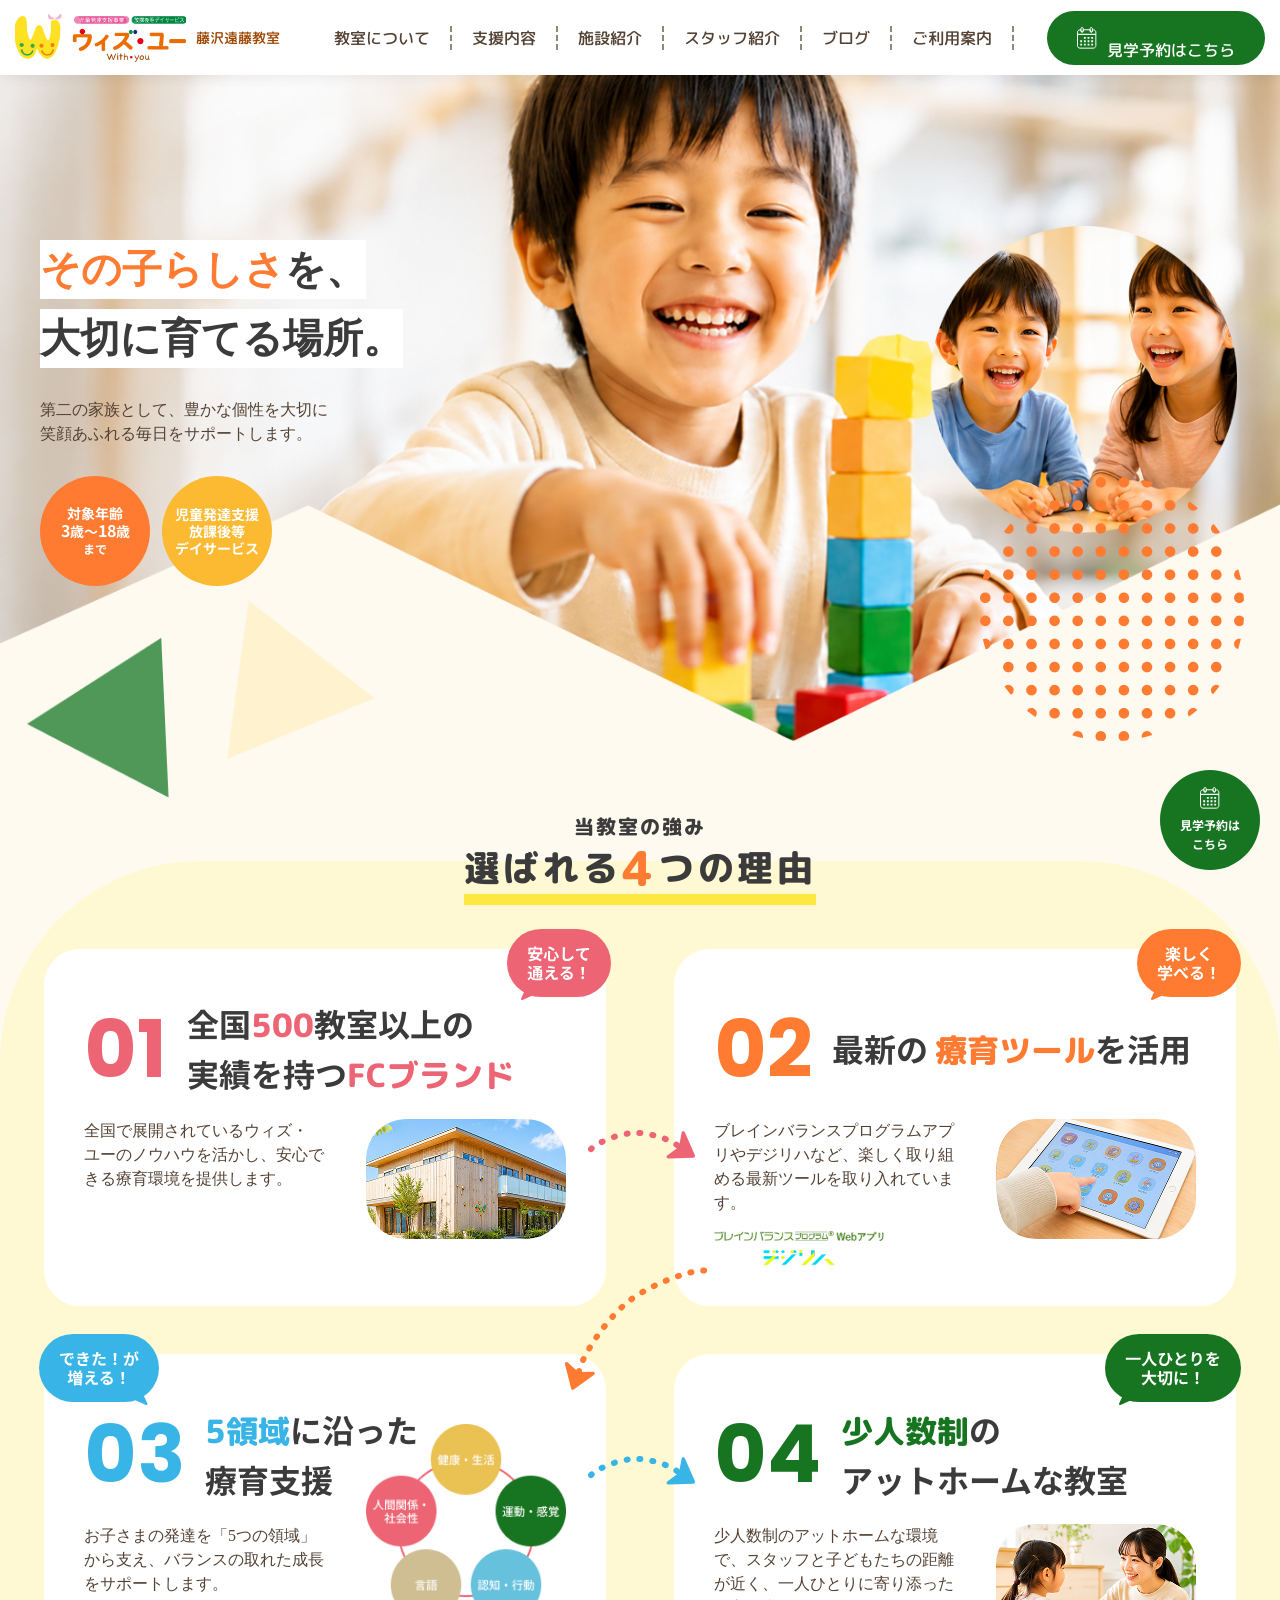
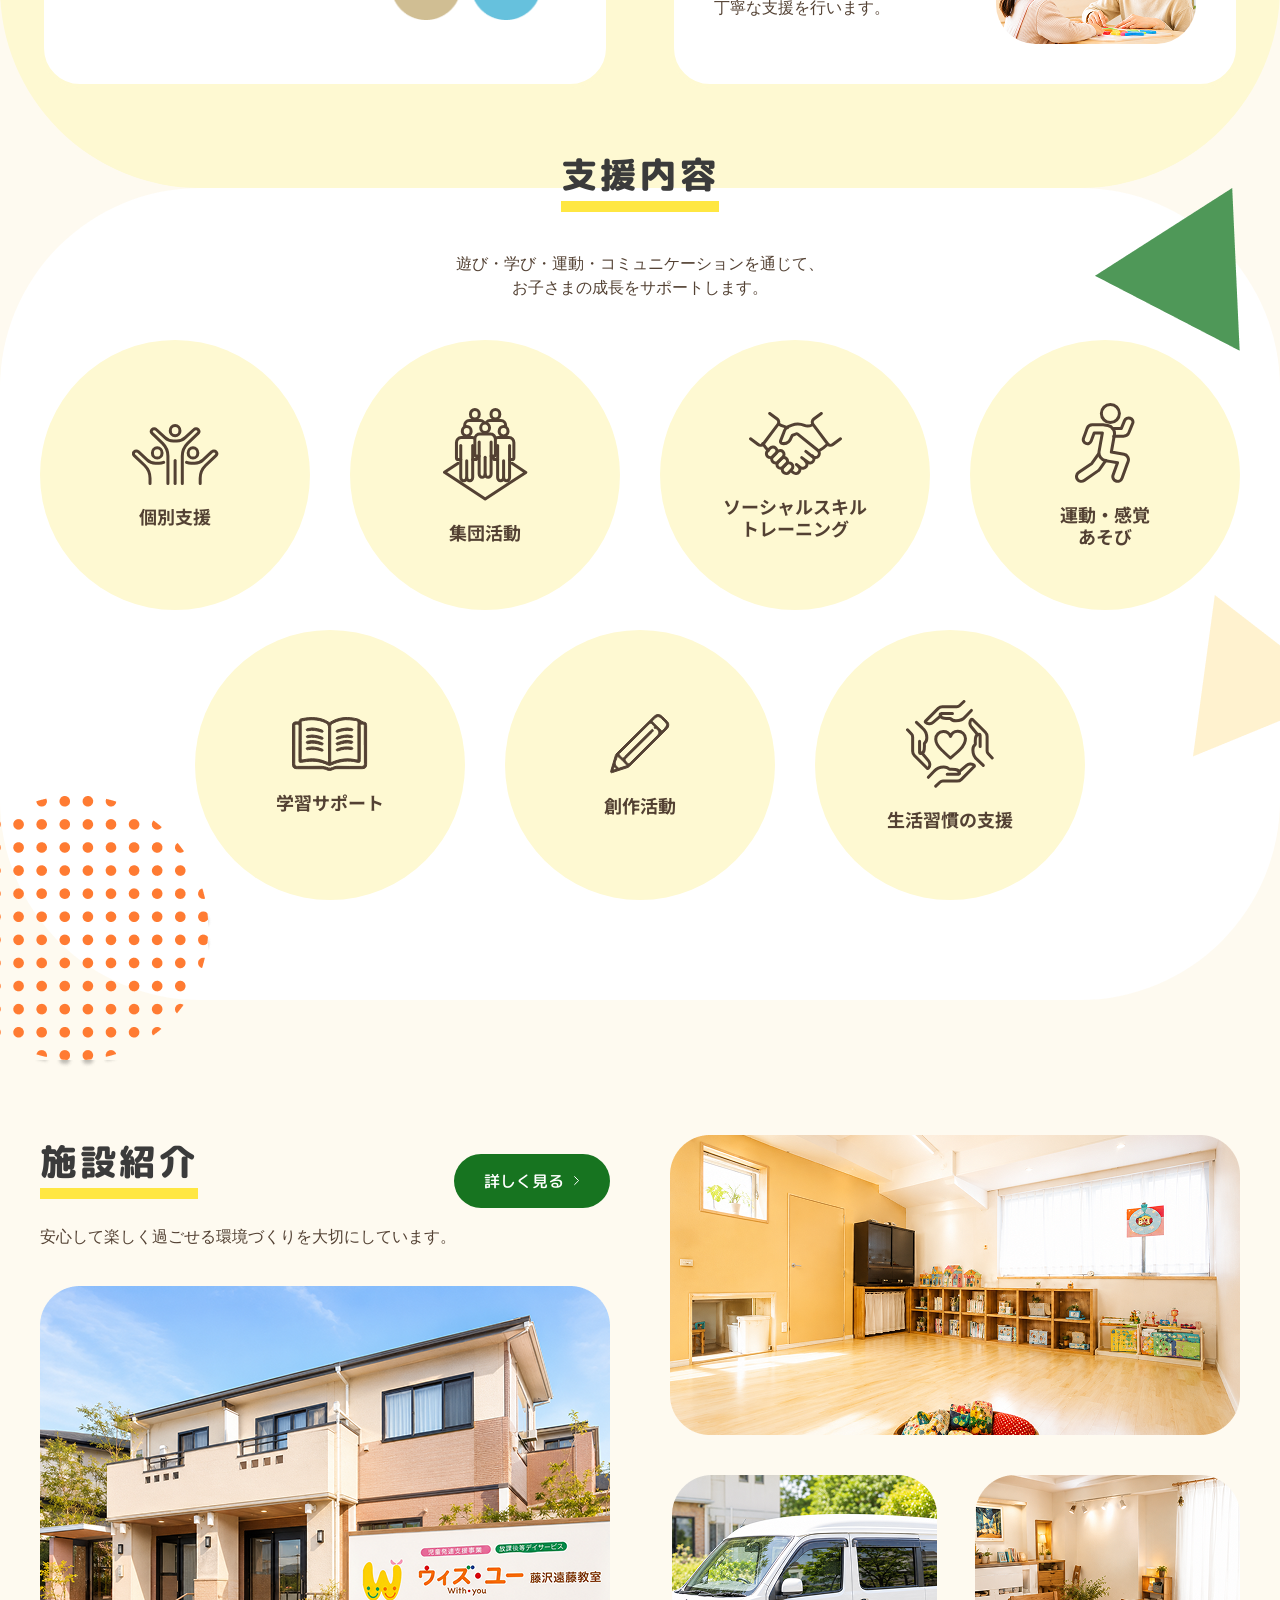
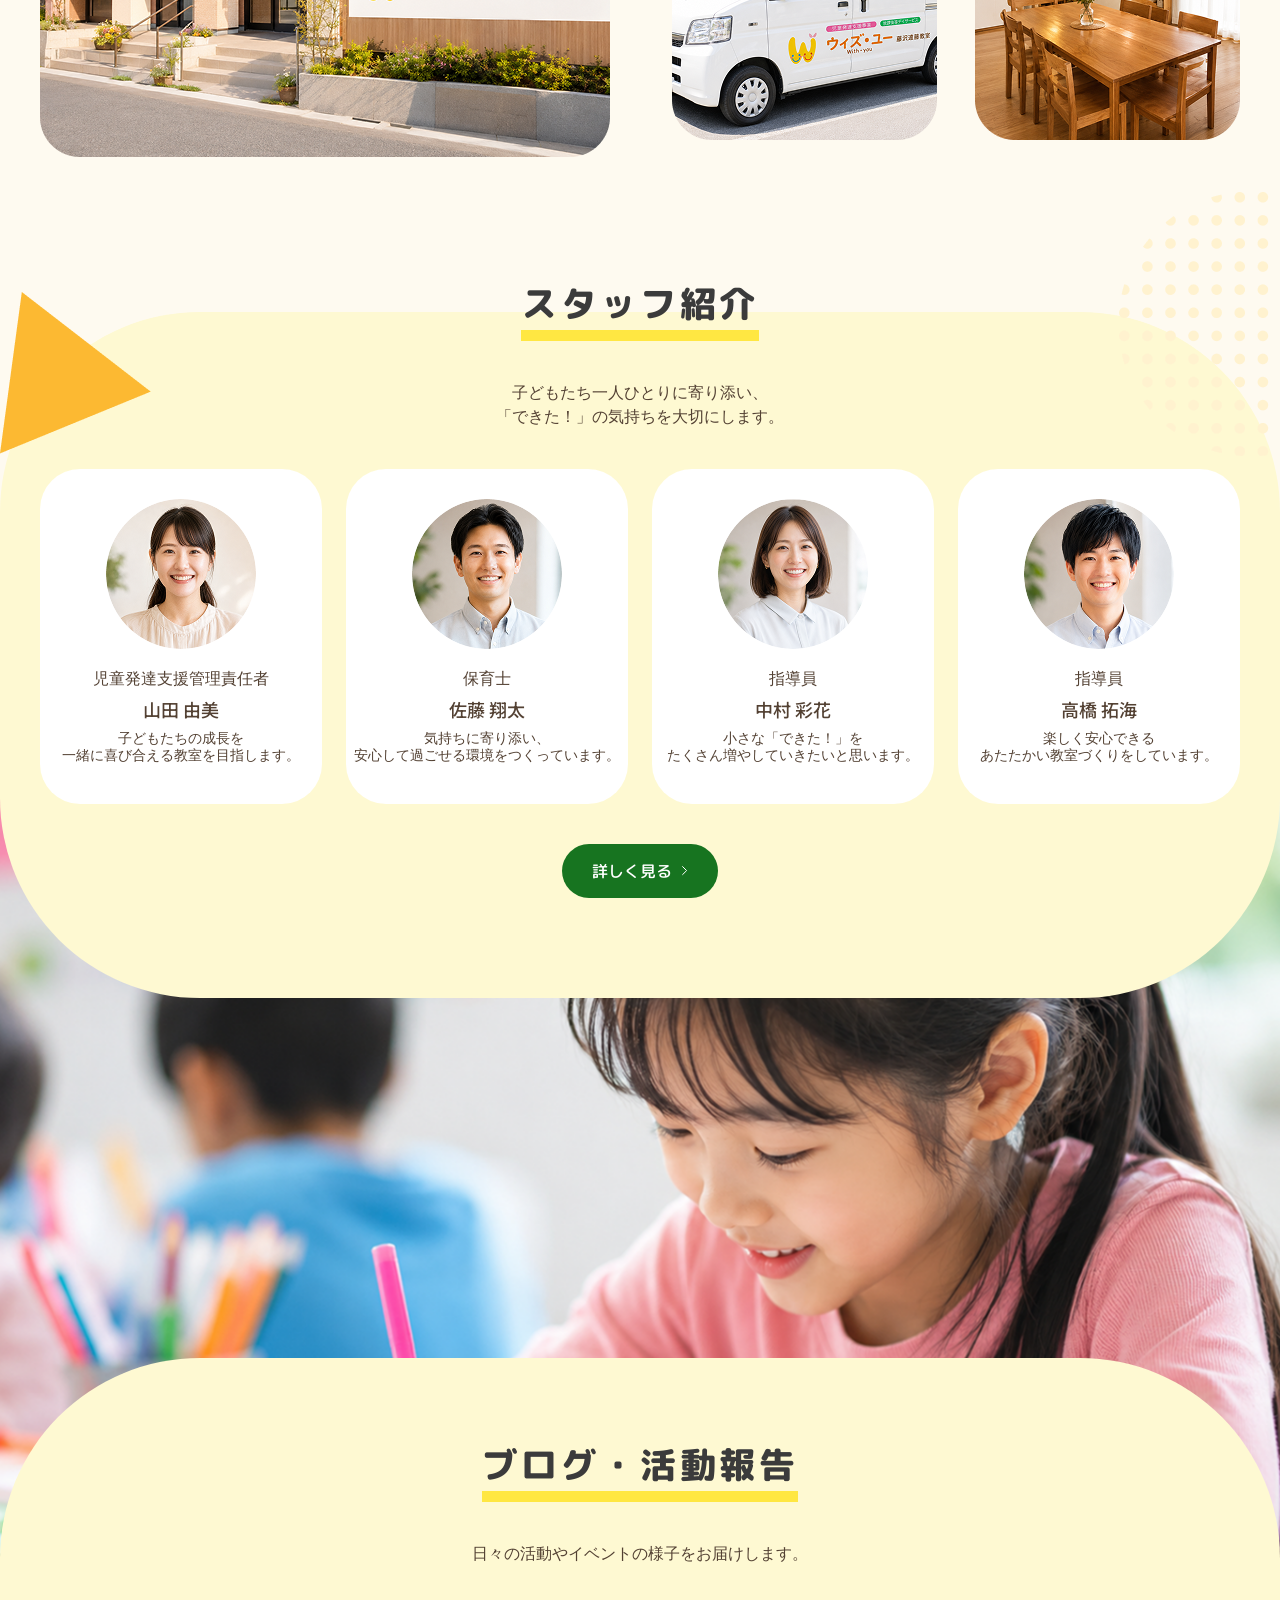
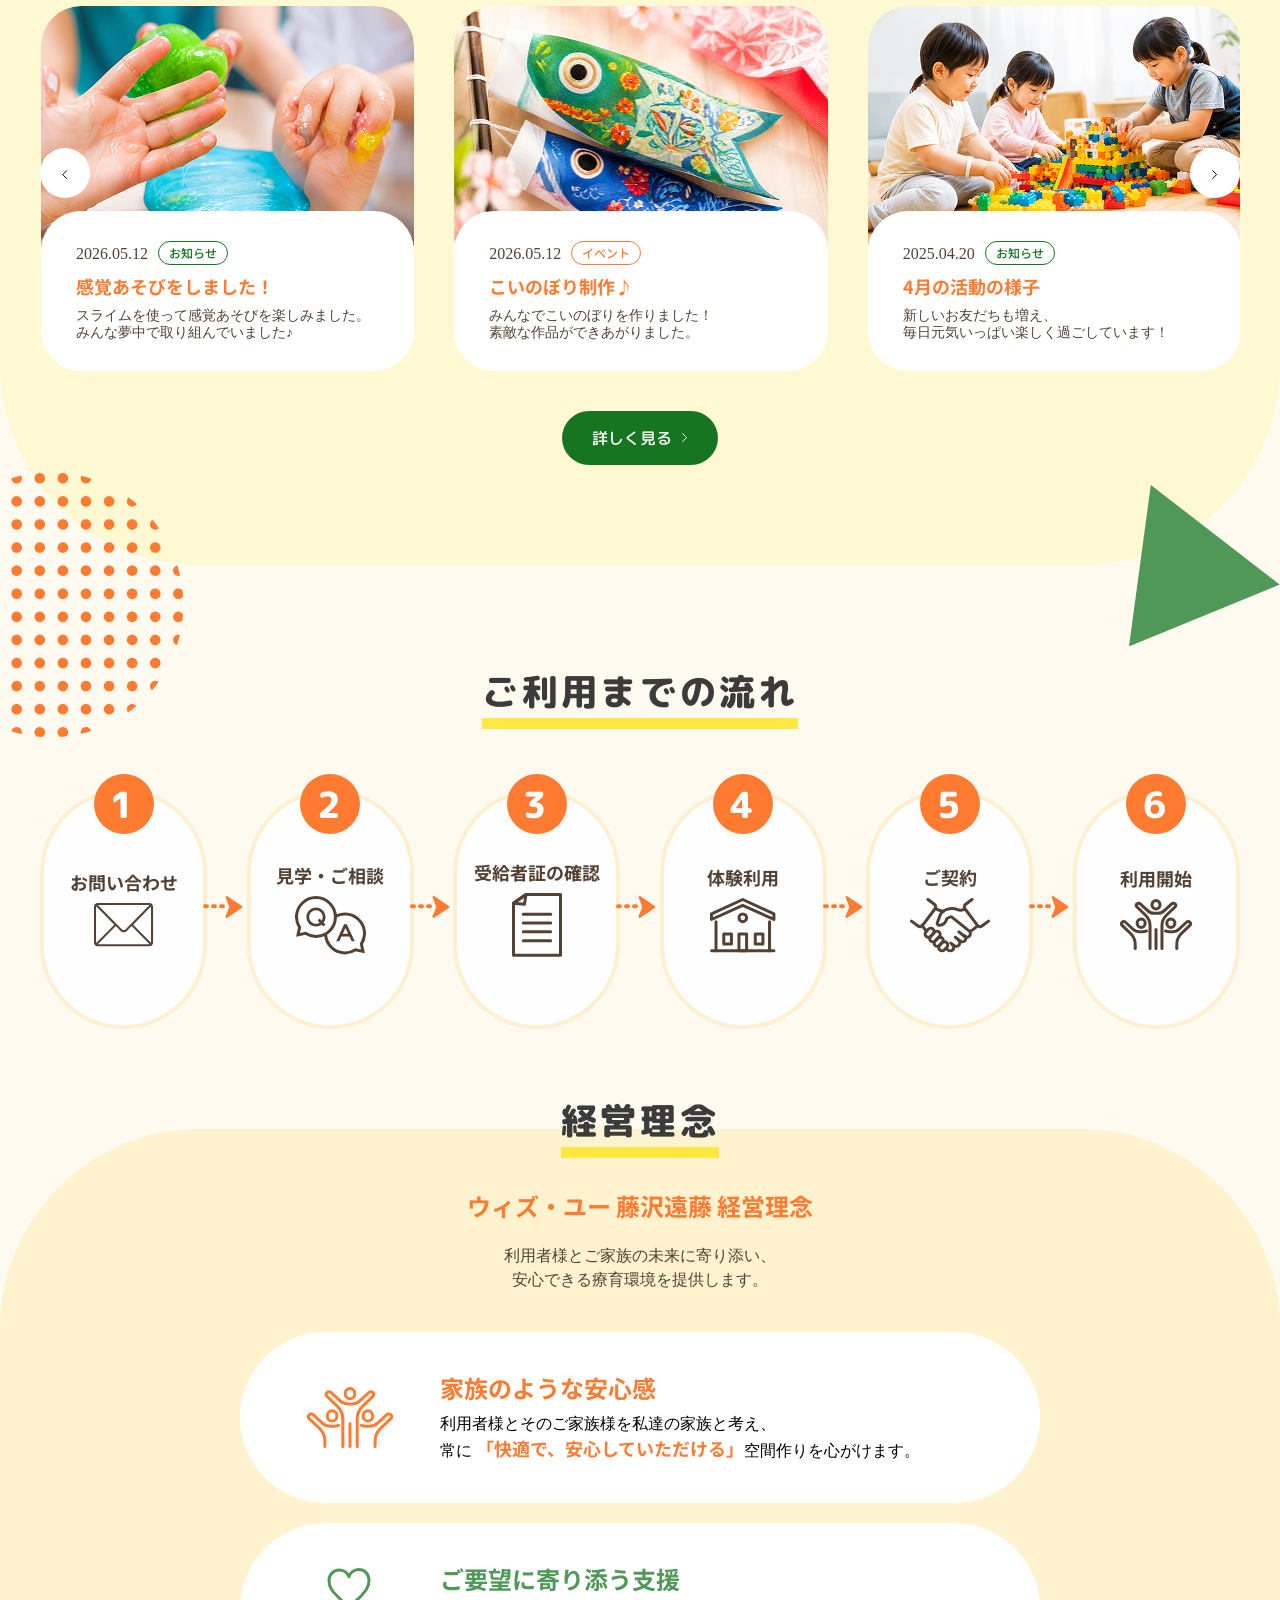
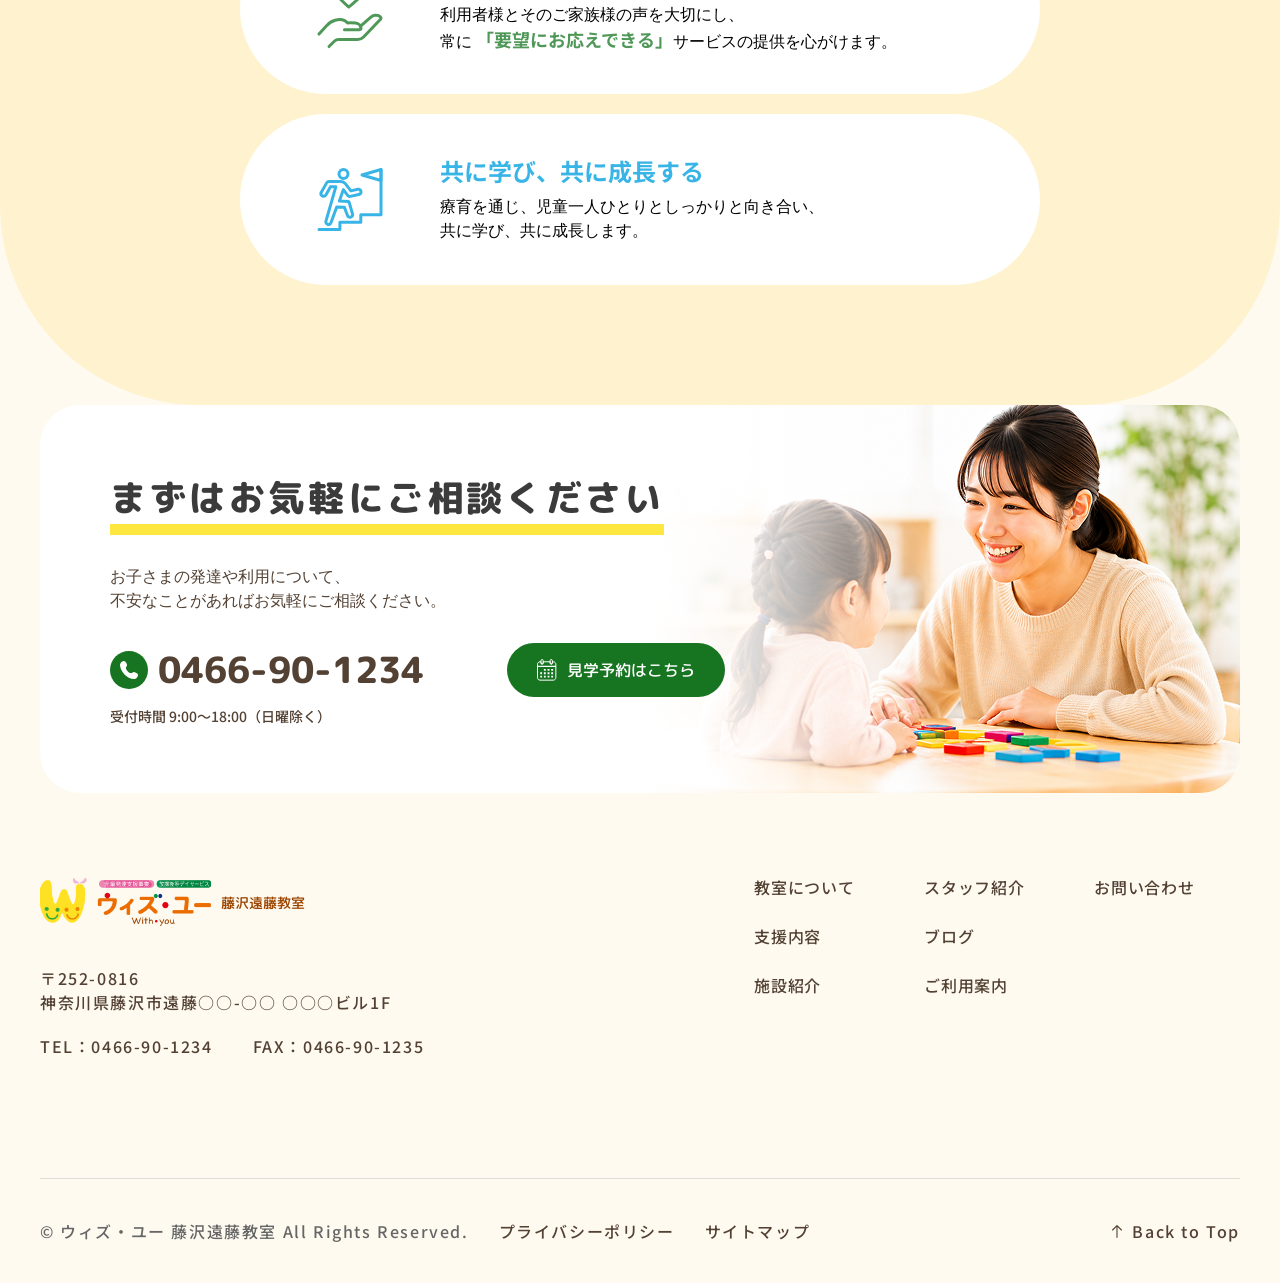
==== commit b9bc86c4: "fix" ====
--- a/index.html
+++ b/index.html
@@ -97,6 +97,7 @@
                                     d="M12.4272 14.9288C12.4272 15.0668 12.3153 15.1788 12.1774 15.1788H10.8421C10.7042 15.1788 10.5923 15.0668 10.5923 14.9288V13.5936C10.5923 13.4555 10.7042 13.3438 10.8421 13.3438H12.1774C12.3153 13.3438 12.4272 13.4556 12.4272 13.5936V14.9288Z"
                                     fill="white" />
                             </svg>
+                            <br>
                             見学予約はこちら
                         </a>
                     </div>
